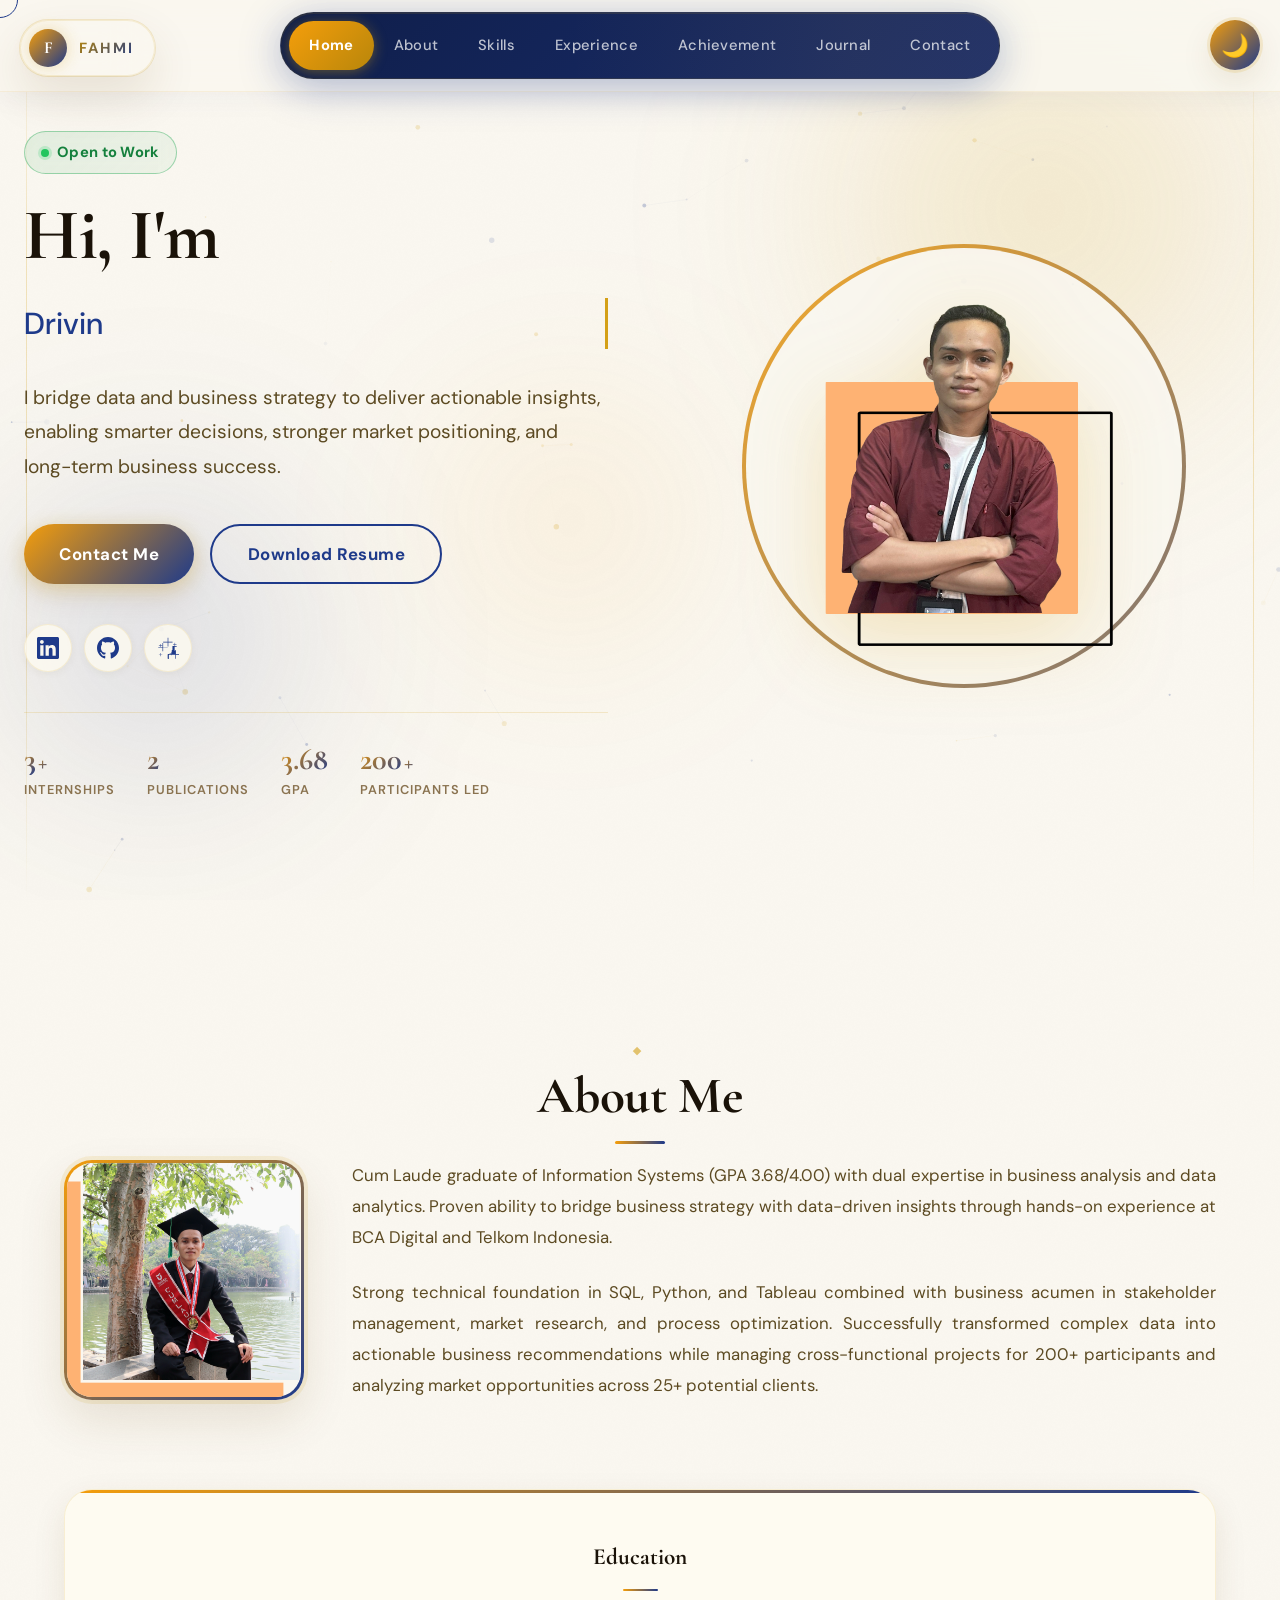
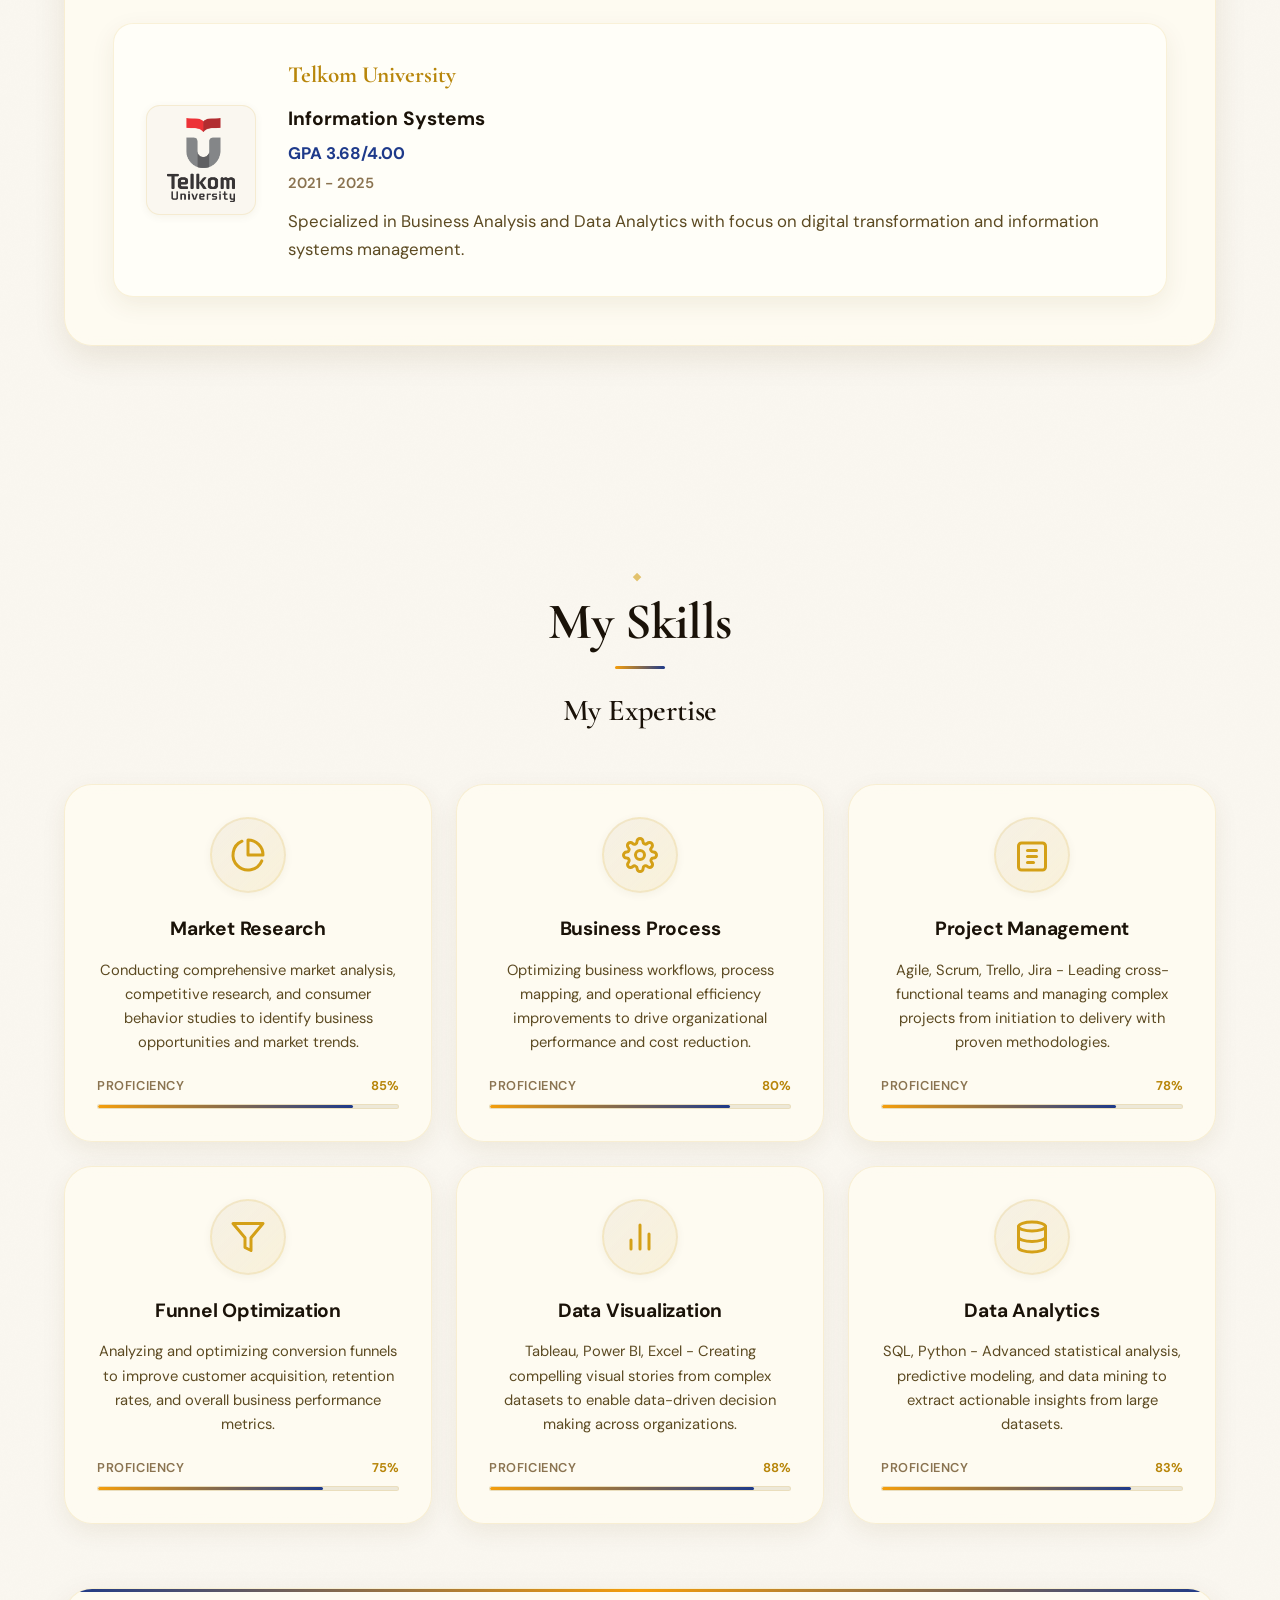
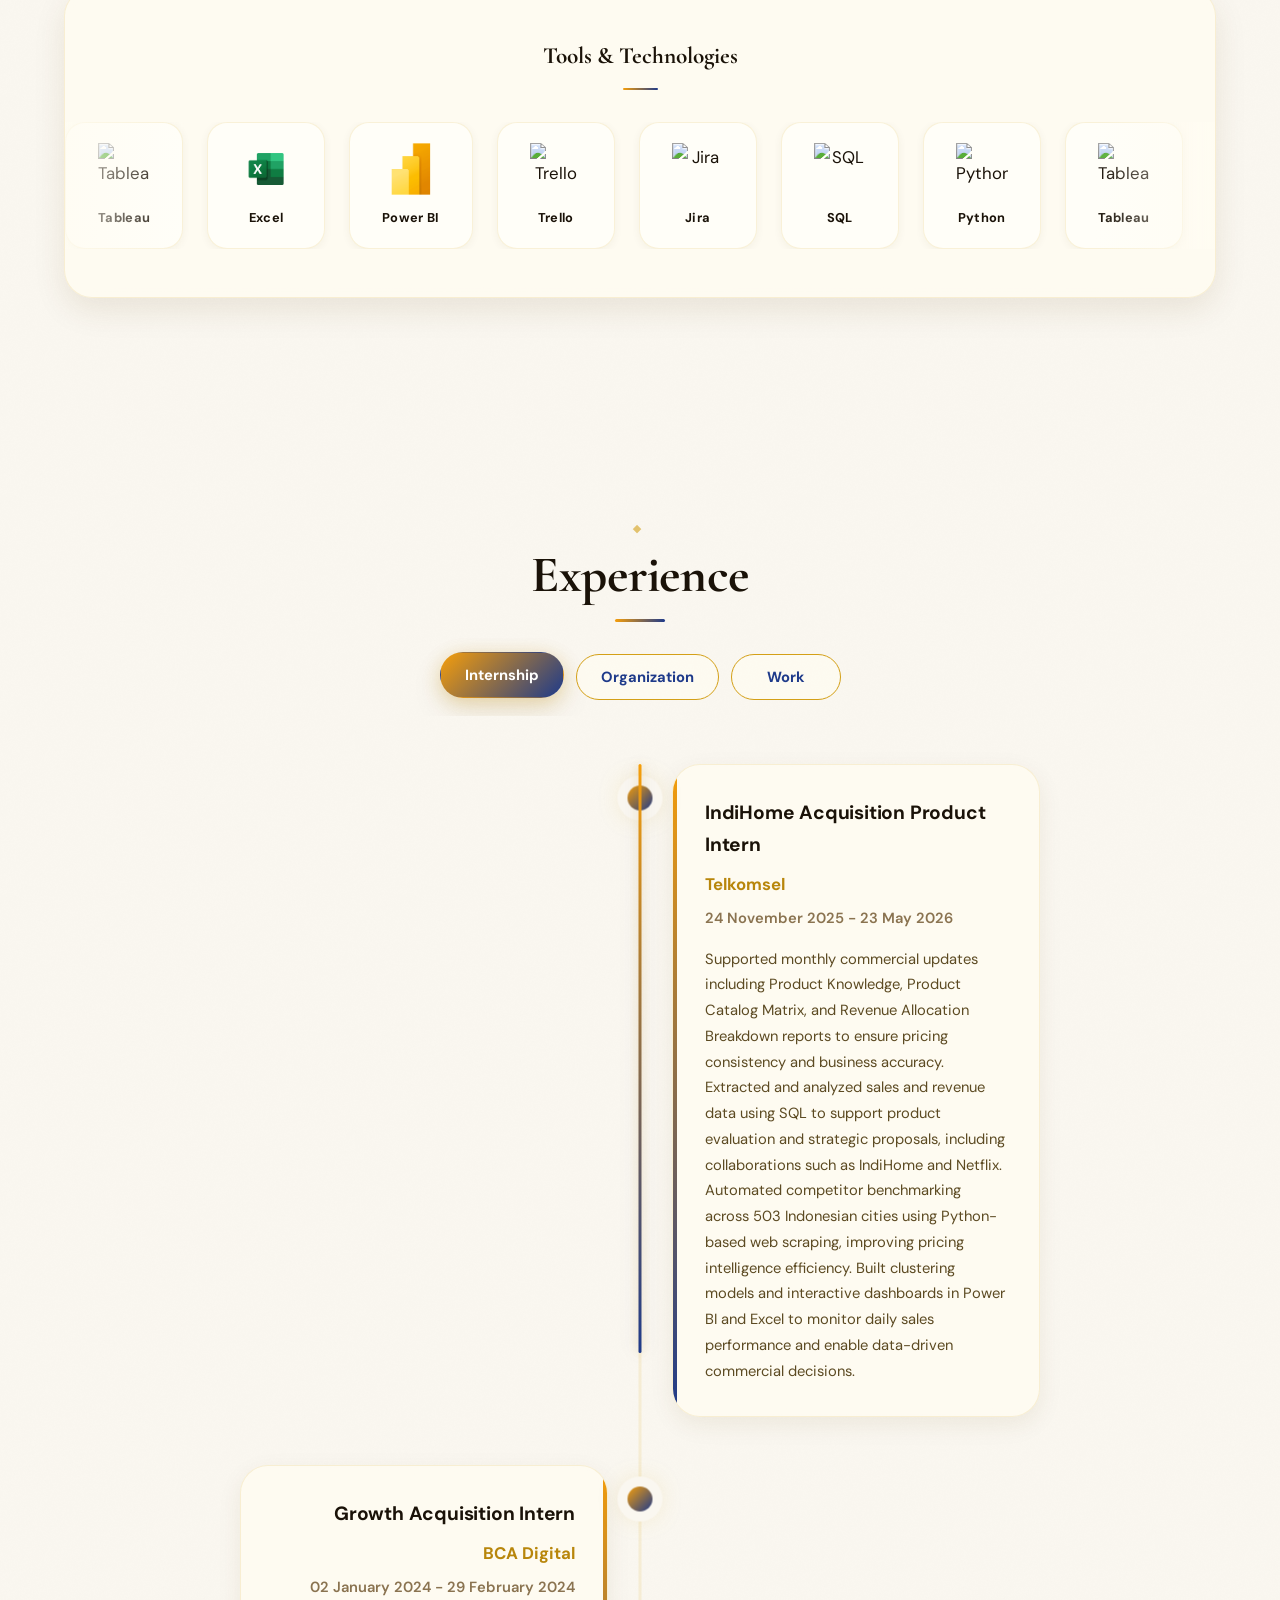
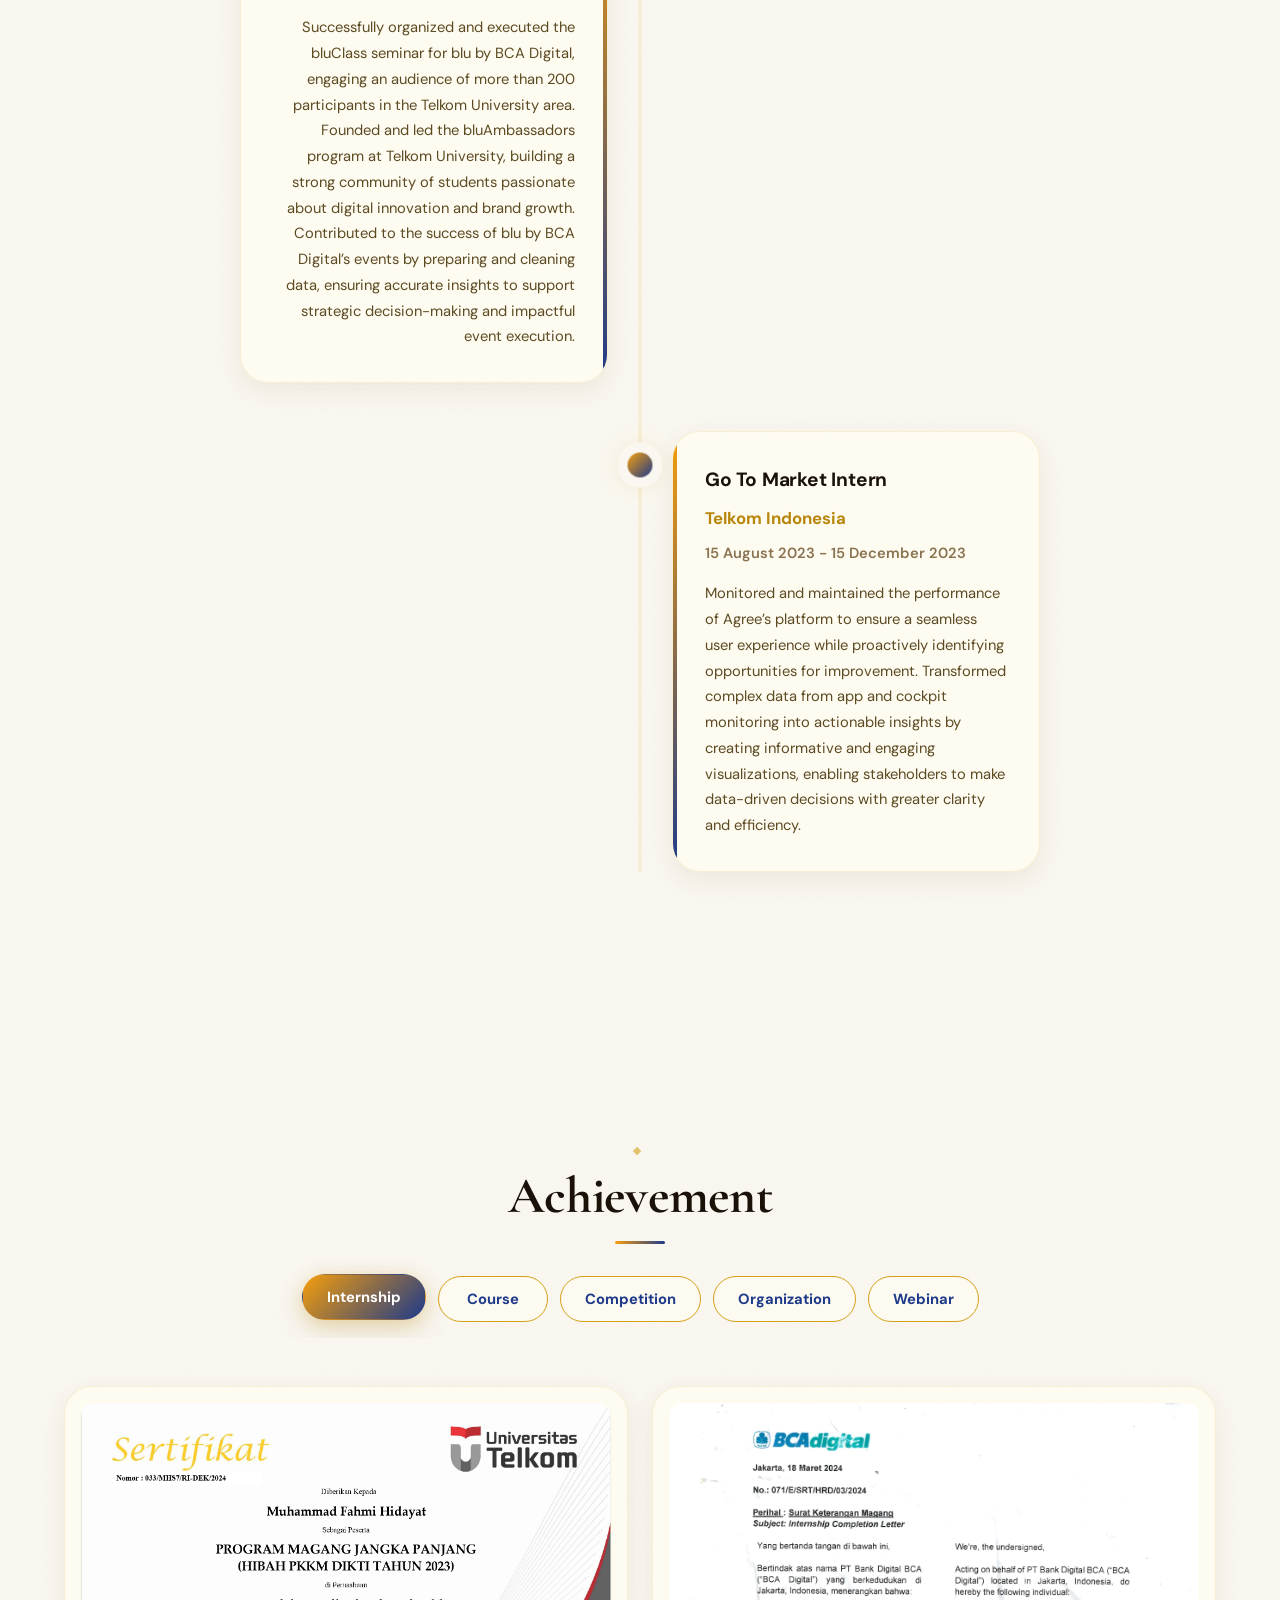
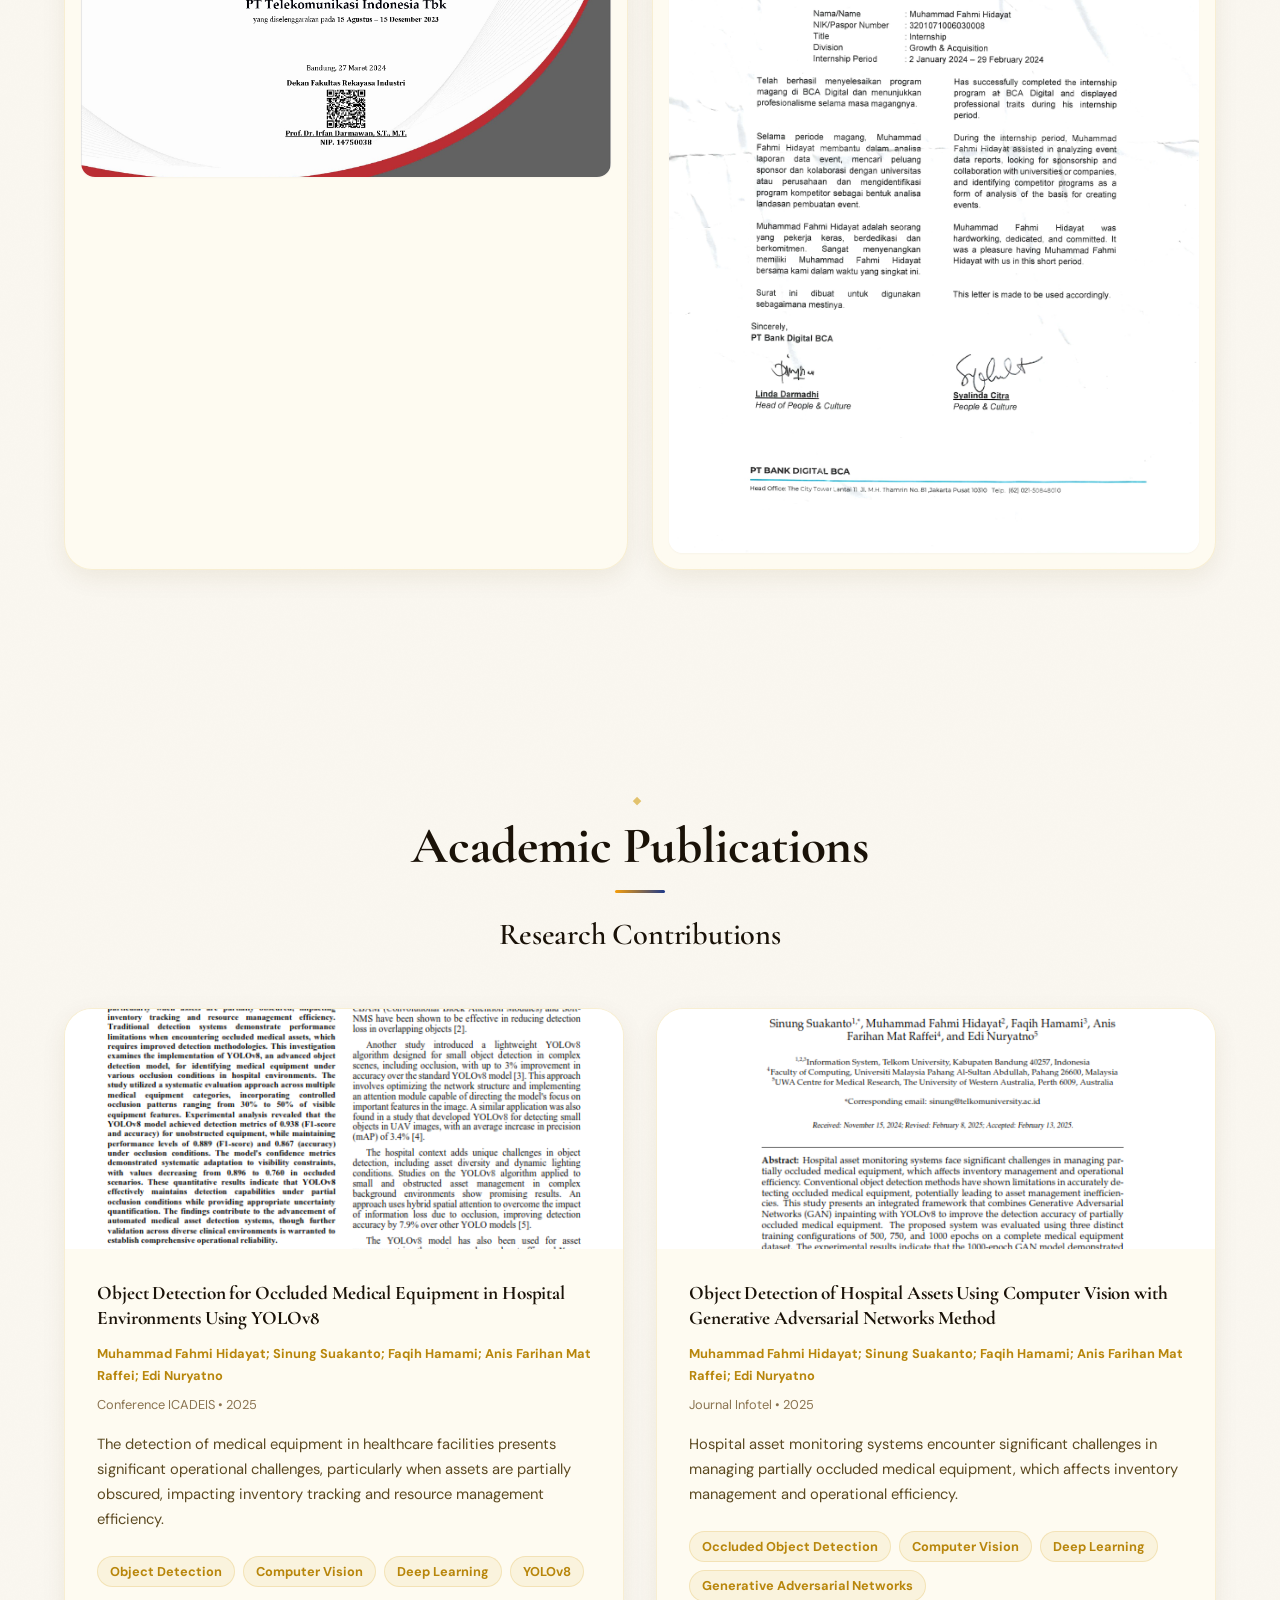
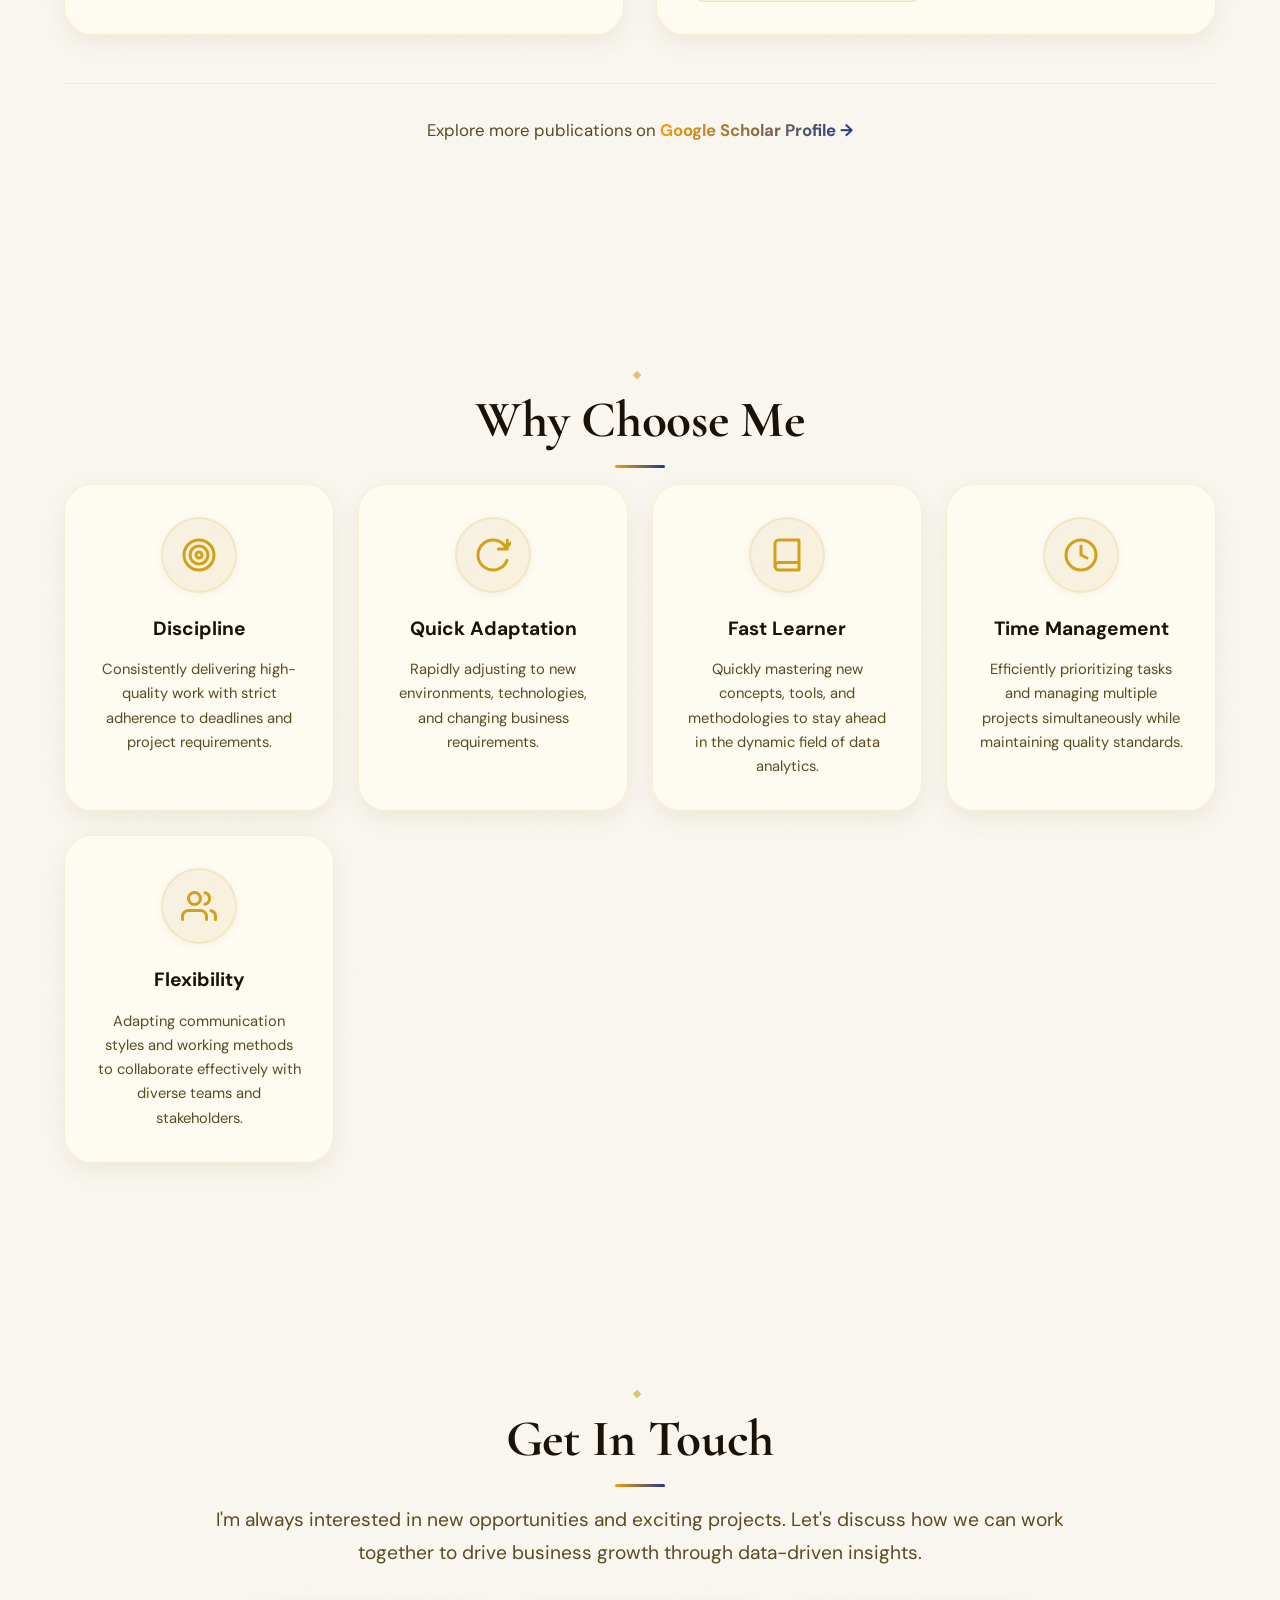
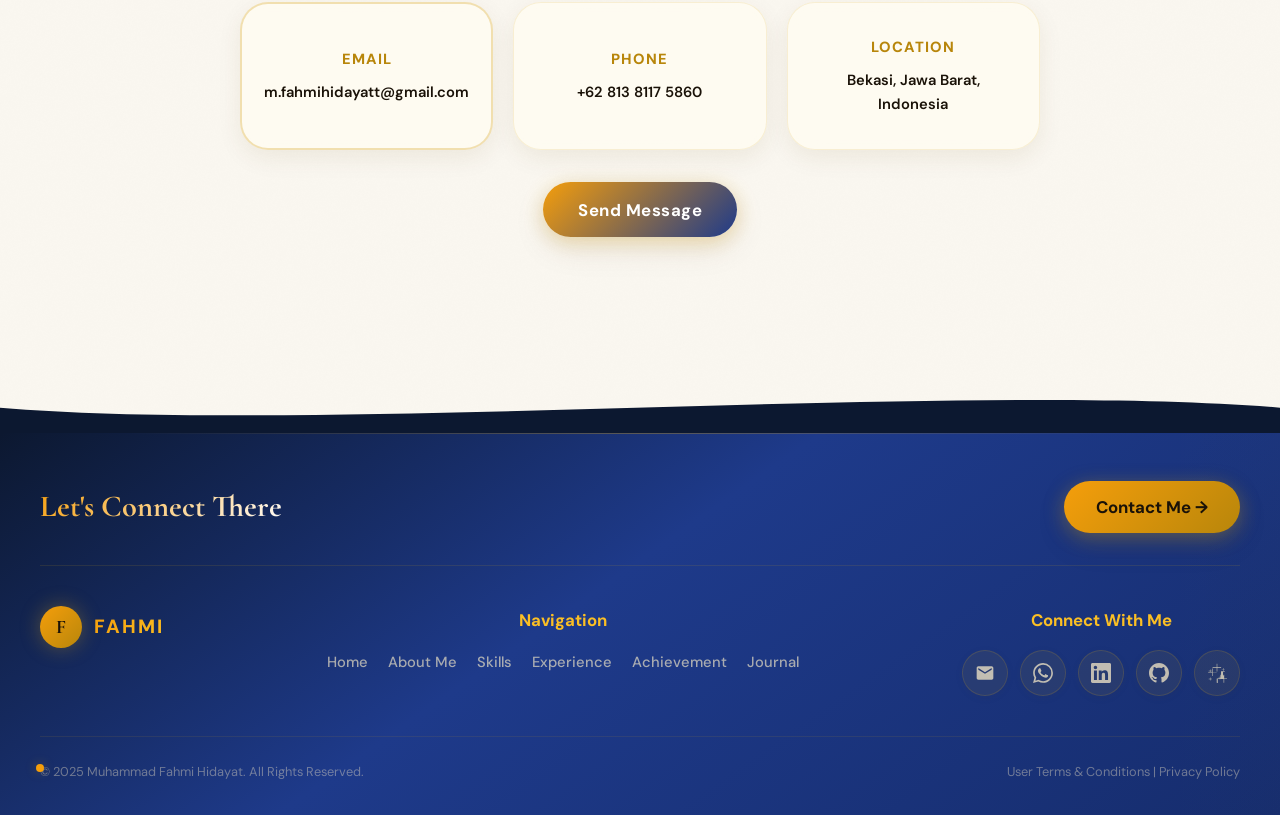
==== index.html @ 02b8f177 "Update theme" ====
<!DOCTYPE html>
<html lang="en">
<head>
    <meta charset="UTF-8">
    <meta name="viewport" content="width=device-width, initial-scale=1.0">
    <meta name="description" content="Fahmi - Professional Data Analytics & Business Strategy Portfolio">
    <meta name="author" content="Muhammad Fahmi Hidayat">
    <meta name="keywords" content="Data Analytics, Business Strategy, Portfolio, Fahmi, Information Systems, Telkom University, SQL, Python, Tableau, bluClass, bluAmbassador, IndiHome, Agree, IT">
    <meta property="og:title" content="Fahmi - Driving Business Growth Through Data & Strategy">
    <meta property="og:description" content="Information Systems graduate with dual expertise in business analysis and data analytics. Explore my portfolio, projects, achievements, and publications.">
    <meta property="og:type" content="website">
    <meta property="og:image" content="images/fahmi.png">
    <title>Fahmi - Driving Business Growth Through Data & Strategy</title>
    <link rel="stylesheet" href="style.css">
    <link rel="preconnect" href="https://fonts.googleapis.com">
    <link rel="preconnect" href="https://fonts.gstatic.com" crossorigin>
    <link href="https://fonts.googleapis.com/css2?family=Cormorant+Garamond:ital,wght@0,400;0,600;0,700;1,400;1,600&family=DM+Sans:ital,opsz,wght@0,9..40,300;0,9..40,400;0,9..40,500;0,9..40,600;0,9..40,700;1,9..40,400&display=swap" rel="stylesheet">
</head>
<body>
    <!-- Preloader -->
    <div id="preloader" class="preloader">
        <div class="preloader-content">
            <div class="logo-preloader">
                <div class="logo-icon-preloader">F</div>
            </div>
            <div class="loading-bar">
                <div class="loading-fill"></div>
            </div>
        </div>
    </div>

    <!-- Lightbox Modal for Certificates -->
    <div id="lightbox" class="lightbox">
        <div class="lightbox-overlay"></div>
        <div class="lightbox-content">
            <button class="lightbox-close">&times;</button>
            <button class="lightbox-prev">&#8249;</button>
            <button class="lightbox-next">&#8250;</button>
            <div class="lightbox-image-container">
                <img id="lightbox-img" src="" alt="">
            </div>
            <div class="lightbox-counter">
                <span id="lightbox-current">1</span> / <span id="lightbox-total">1</span>
            </div>
        </div>
    </div>

    <!-- Fixed Logo - Pojok Kiri Atas -->
    <div class="fixed-logo">
        <div class="logo-icon">F</div>
        <a href="#home" onclick="showSection('home')">FAHMI</a>
    </div>

    <!-- Theme Toggle Button -->
    <button class="theme-toggle" onclick="toggleTheme()" aria-label="Toggle theme">
        <div class="theme-icon-container">
            <span class="sun-icon">☀️</span>
            <span class="moon-icon">🌙</span>
        </div>
    </button>

    <!-- Header with Navigation -->
    <header class="navbar">
        <nav class="nav-container">
            <button class="mobile-menu-btn" onclick="toggleMobileMenu()" aria-label="Toggle mobile menu">
                <span class="hamburger-line"></span>
                <span class="hamburger-line"></span>
                <span class="hamburger-line"></span>
            </button>
            <ul class="nav-menu" id="navMenu">
                <li class="nav-item">
                    <a href="#home" class="nav-link active" onclick="showSection('home')" data-section="home">Home</a>
                </li>
                <li class="nav-item">
                    <a href="#aboutme" class="nav-link" onclick="scrollToAboutMe()" data-section="aboutme">About</a>
                </li>
                <li class="nav-item">
                    <a href="#skills" class="nav-link" onclick="scrollToSkills()" data-section="skills">Skills</a>
                </li>
                <li class="nav-item">
                    <a href="#experience" class="nav-link" onclick="scrollToExperience()" data-section="experience">Experience</a>
                </li>
                <li class="nav-item">
                    <a href="#achievement" class="nav-link" onclick="scrollToAchievement()" data-section="achievement">Achievement</a>
                </li>
                <li class="nav-item">
                    <a href="#journal" class="nav-link" onclick="scrollToJournal()" data-section="journal">Journal</a>
                </li>
                <li class="nav-item">
                    <a href="#contact" class="nav-link" onclick="scrollToContact()" data-section="contact">Contact</a>
                </li>
            </ul>
        </nav>
    </header>

    <!-- Timeline Progress -->
    <div class="timeline-progress-container">
        <div class="timeline-progress" id="timeline-progress"></div>
    </div>

    <!-- Main Content -->
    <main id="main-content">
        <!-- Home Section -->
        <section id="home" class="section active">
            <div class="home-hero">
                <!-- Particle Canvas Background -->
                <canvas id="particles-canvas"></canvas>
                <!-- Gradient Mesh Blobs -->
                <div class="hero-blob hero-blob-1"></div>
                <div class="hero-blob hero-blob-2"></div>
                <div class="hero-blob hero-blob-3"></div>

                <div class="home-content">
                    <!-- Open To Work Badge -->
                    <div class="open-to-work-badge">
                        <span class="otw-dot"></span>
                        Open to Work
                    </div>
                    <h1 class="letter-animate">Hi, I'm <span class="text-accent">Fahmi</span></h1>
                    <h2 class="typing-text">Driving Business Growth Through Data &amp; Strategy</h2>
                    <p>I bridge data and business strategy to deliver actionable insights, enabling smarter decisions, stronger market positioning, and long-term business success.</p>
                    <div class="btn-group">
                        <a href="https://wa.me/+6281381175860" class="btn btn-primary">Contact Me</a>
                        <a href="images/Muhammad Fahmi Hidayat CV.pdf" class="btn btn-outline" target="_blank">Download Resume</a>
                    </div>
                    <div class="social-links">
                        <a href="https://www.linkedin.com/in/muhammad-fahmi-hidayat" title="LinkedIn">
                            <svg width="22" height="22" viewBox="0 0 24 24" fill="currentColor"><path d="M20.447 20.452h-3.554v-5.569c0-1.328-.027-3.037-1.852-3.037-1.853 0-2.136 1.445-2.136 2.939v5.667H9.351V9h3.414v1.561h.046c.477-.9 1.637-1.85 3.37-1.85 3.601 0 4.267 2.37 4.267 5.455v6.286zM5.337 7.433c-1.144 0-2.063-.926-2.063-2.065 0-1.138.92-2.063 2.063-2.063 1.14 0 2.064.925 2.064 2.063 0 1.139-.925 2.065-2.064 2.065zm1.782 13.019H3.555V9h3.564v11.452zM22.225 0H1.771C.792 0 0 .774 0 1.729v20.542C0 23.227.792 24 1.771 24h20.451C23.2 24 24 23.227 24 22.271V1.729C24 .774 23.2 0 22.222 0h.003z"/></svg>
                        </a>
                        <a href="https://github.com/MuhammadFahmiHidayat" title="GitHub">
                            <svg width="22" height="22" viewBox="0 0 24 24" fill="currentColor"><path d="M12 0c-6.626 0-12 5.373-12 12 0 5.302 3.438 9.8 8.207 11.387.599.111.793-.261.793-.577v-2.234c-3.338.726-4.033-1.416-4.033-1.416-.546-1.387-1.333-1.756-1.333-1.756-1.089-.745.083-.729.083-.729 1.205.084 1.839 1.237 1.839 1.237 1.07 1.834 2.807 1.304 3.492.997.107-.775.418-1.305.762-1.604-2.665-.305-5.467-1.334-5.467-5.931 0-1.311.469-2.381 1.236-3.221-.124-.303-.535-1.524.117-3.176 0 0 1.008-.322 3.301 1.23.957-.266 1.983-.399 3.003-.404 1.02.005 2.047.138 3.006.404 2.291-1.552 3.297-1.23 3.297-1.23.653 1.653.242 2.874.118 3.176.77.84 1.235 1.911 1.235 3.221 0 4.609-2.807 5.624-5.479 5.921.43.372.823 1.102.823 2.222v3.293c0 .319.192.694.801.576 4.765-1.589 8.199-6.086 8.199-11.386 0-6.627-5.373-12-12-12z"/></svg>
                        </a>
                        <a href="https://public.tableau.com/app/profile/muhammad.fahmi.hidayat/vizzes" title="Tableau">
                            <svg width="22" height="22" viewBox="0 0 24 24" fill="currentColor"><path d="M11.654 5.234V.847h.692v4.387h4.615v.692h-4.615v4.387h-.692V5.926H6.693v-.692h4.96zm7.577 2.53v-1.615h.461v1.615h1.616v.461h-1.616v1.616h-.461V8.225h-1.615v-.461h1.615zM4.154 7.77v1.615h1.615v.461H4.154v1.616h-.461V9.846H2.077v-.461h1.616V7.77h.461zm15.077 2.77v4.387h.692v4.386h-4.615v-.693h4.615v-4.386h.692v4.386h4.616v.693h-4.616v4.386h-.692v-4.386H11.77v-.693h4.386v-4.386h.692v-4.387h4.616v.693h-4.616zm-7.577 0v.692h-4.96v4.387h-.692V11.54H1.385v-.692h4.616V6.461h.692v4.387h4.96zm3.692 7.156v-1.615h.461v1.615h1.616v.462h-1.616v1.615h-.461v-1.615h-1.615v-.462h1.615zM4.154 17.387v1.615h1.615v.461H4.154v1.615h-.461v-1.615H2.077v-.461h1.616v-1.615h.461zm7.5 1.847v4.386h.692v4.387h-4.615v-.693h4.615v-4.386h.692v4.386h4.616v.693h-4.616v4.387h-.692v-4.387H7.847v-.693h4.386v-4.386h.692v-4.387h4.616v.693h-4.616z"/></svg>
                        </a>
                    </div>
                    <!-- Hero Stats -->
                    <div class="hero-stats">
                        <div class="stat-item">
                            <div class="stat-number-wrapper">
                                <span class="stat-number" data-target="3">0</span>
                                <span class="stat-suffix">+</span>
                            </div>
                            <span class="stat-label">Internships</span>
                        </div>
                        <div class="stat-item">
                            <div class="stat-number-wrapper">
                                <span class="stat-number" data-target="2">0</span>
                            </div>
                            <span class="stat-label">Publications</span>
                        </div>
                        <div class="stat-item">
                            <div class="stat-number-wrapper">
                                <span class="stat-number" data-target="3.68" data-decimals="2">0</span>
                            </div>
                            <span class="stat-label">GPA</span>
                        </div>
                        <div class="stat-item">
                            <div class="stat-number-wrapper">
                                <span class="stat-number" data-target="200">0</span>
                                <span class="stat-suffix">+</span>
                            </div>
                            <span class="stat-label">Participants Led</span>
                        </div>
                    </div>
                </div>

                <div class="home-image">
                    <div class="profile-img-wrapper">
                        <div class="profile-img-ring"></div>
                        <img src="images/fahmi.png" alt="Fahmi - Professional headshot" class="profile-img" id="profile-img">
                    </div>
                </div> </div>
            </div>
            
            <!-- About Me Section -->
            <div class="about-section" id="aboutme">
                <div class="container">
                    <h3 class="section-title">About Me</h3>
                    <div class="about-content-wrapper">
                        <div class="about-image">
                            <img src="images/about-me.png" alt="About Fahmi" class="about-img">
                        </div>
                        <div class="about-text">
                            <p>Cum Laude graduate of Information Systems (GPA 3.68/4.00) with dual expertise in business analysis and data analytics. Proven ability to bridge business strategy with data-driven insights through hands-on experience at BCA Digital and Telkom Indonesia.</p>
                            <p>Strong technical foundation in SQL, Python, and Tableau combined with business acumen in stakeholder management, market research, and process optimization. Successfully transformed complex data into actionable business recommendations while managing cross-functional projects for 200+ participants and analyzing market opportunities across 25+ potential clients.</p>
                        </div>
                    </div>

                    <!-- Education -->
                    <div class="education-wrapper">
                        <h3 class="subsection-title">Education</h3>
                        <div class="education-card">
                            <div class="education-image">
                                <img src="images/logo-telkom.png" alt="Telkom University" class="education-logo">
                            </div>
                            <div class="education-details">
                                <h4>Telkom University</h4>
                                <p class="major">Information Systems</p>
                                <p class="gpa">GPA 3.68/4.00</p>
                                <p class="years">2021 - 2025</p>
                                <p class="description">Specialized in Business Analysis and Data Analytics with focus on digital transformation and information systems management.</p>
                            </div>
                        </div>
                    </div>
                </div>
            </div>

            <!-- Skills Section -->
            <div class="skills-section" id="skills">
                <div class="container">
                    <h3 class="section-title">My Skills</h3>
                    <h2 class="section-subtitle">My Expertise</h2>
                    
                    <div class="skills-grid">
                        <div class="skill-card">
                            <div class="skill-icon">
                                <svg class="skill-svg" width="36" height="36" viewBox="0 0 24 24" fill="none" stroke="currentColor" stroke-width="2" stroke-linecap="round" stroke-linejoin="round">
                                    <path d="M21.21 15.89A10 10 0 1 1 8 2.83" />
                                    <path d="M22 12A10 10 0 0 0 12 2v10z" />
                                </svg>
                            </div>
                            <h3>Market Research</h3>
                            <p>Conducting comprehensive market analysis, competitive research, and consumer behavior studies to identify business opportunities and market trends.</p>
                            <div class="skill-progress-wrapper">
                                <div class="skill-progress-label"><span>Proficiency</span><span class="skill-progress-pct">85%</span></div>
                                <div class="skill-progress-track"><div class="skill-progress-bar" data-width="85"></div></div>
                            </div>
                        </div>
                        <div class="skill-card">
                            <div class="skill-icon">
                                <svg class="skill-svg" width="36" height="36" viewBox="0 0 24 24" fill="none" stroke="currentColor" stroke-width="2" stroke-linecap="round" stroke-linejoin="round">
                                    <circle cx="12" cy="12" r="3" />
                                    <path d="M19.4 15a1.65 1.65 0 0 0 .33 1.82l.06.06a2 2 0 1 1-2.83 2.83l-.06-.06a1.65 1.65 0 0 0-1.82-.33 1.65 1.65 0 0 0-1 1.51V21a2 2 0 0 1-4 0v-.09A1.65 1.65 0 0 0 9 19.4a1.65 1.65 0 0 0-1.82.33l-.06.06a2 2 0 1 1-2.83-2.83l.06-.06a1.65 1.65 0 0 0 .33-1.82 1.65 1.65 0 0 0-1.51-1H3a2 2 0 0 1 0-4h.09A1.65 1.65 0 0 0 4.6 9a1.65 1.65 0 0 0-.33-1.82l-.06-.06a2 2 0 1 1 2.83-2.83l.06.06a1.65 1.65 0 0 0 1.82.33H9a1.65 1.65 0 0 0 1-1.51V3a2 2 0 0 1 4 0v.09a1.65 1.65 0 0 0 1 1.51 1.65 1.65 0 0 0 1.82-.33l.06-.06a2 2 0 1 1 2.83 2.83l-.06.06a1.65 1.65 0 0 0-.33 1.82V9a1.65 1.65 0 0 0 1.51 1H21a2 2 0 0 1 0 4h-.09a1.65 1.65 0 0 0-1.51 1z" />
                                </svg>
                            </div>
                            <h3>Business Process</h3>
                            <p>Optimizing business workflows, process mapping, and operational efficiency improvements to drive organizational performance and cost reduction.</p>
                            <div class="skill-progress-wrapper">
                                <div class="skill-progress-label"><span>Proficiency</span><span class="skill-progress-pct">80%</span></div>
                                <div class="skill-progress-track"><div class="skill-progress-bar" data-width="80"></div></div>
                            </div>
                        </div>
                        <div class="skill-card">
                            <div class="skill-icon">
                                <svg class="skill-svg" width="36" height="36" viewBox="0 0 24 24" fill="none" stroke="currentColor" stroke-width="2" stroke-linecap="round" stroke-linejoin="round">
                                    <rect x="3" y="4" width="18" height="18" rx="2" ry="2" />
                                    <line x1="9" y1="9" x2="15" y2="9" />
                                    <line x1="9" y1="13" x2="15" y2="13" />
                                    <line x1="9" y1="17" x2="13" y2="17" />
                                </svg>
                            </div>
                            <h3>Project Management</h3>
                            <p>Agile, Scrum, Trello, Jira - Leading cross-functional teams and managing complex projects from initiation to delivery with proven methodologies.</p>
                            <div class="skill-progress-wrapper">
                                <div class="skill-progress-label"><span>Proficiency</span><span class="skill-progress-pct">78%</span></div>
                                <div class="skill-progress-track"><div class="skill-progress-bar" data-width="78"></div></div>
                            </div>
                        </div>
                        <div class="skill-card">
                            <div class="skill-icon">
                                <svg class="skill-svg" width="36" height="36" viewBox="0 0 24 24" fill="none" stroke="currentColor" stroke-width="2" stroke-linecap="round" stroke-linejoin="round">
                                    <path d="M22 3H2l8 9.46V19l4 2v-8.54L22 3z" />
                                </svg>
                            </div>
                            <h3>Funnel Optimization</h3>
                            <p>Analyzing and optimizing conversion funnels to improve customer acquisition, retention rates, and overall business performance metrics.</p>
                            <div class="skill-progress-wrapper">
                                <div class="skill-progress-label"><span>Proficiency</span><span class="skill-progress-pct">75%</span></div>
                                <div class="skill-progress-track"><div class="skill-progress-bar" data-width="75"></div></div>
                            </div>
                        </div>
                        <div class="skill-card">
                            <div class="skill-icon">
                                <svg class="skill-svg" width="36" height="36" viewBox="0 0 24 24" fill="none" stroke="currentColor" stroke-width="2" stroke-linecap="round" stroke-linejoin="round">
                                    <line x1="18" y1="20" x2="18" y2="10" />
                                    <line x1="12" y1="20" x2="12" y2="4" />
                                    <line x1="6" y1="20" x2="6" y2="14" />
                                </svg>
                            </div>
                            <h3>Data Visualization</h3>
                            <p>Tableau, Power BI, Excel - Creating compelling visual stories from complex datasets to enable data-driven decision making across organizations.</p>
                            <div class="skill-progress-wrapper">
                                <div class="skill-progress-label"><span>Proficiency</span><span class="skill-progress-pct">88%</span></div>
                                <div class="skill-progress-track"><div class="skill-progress-bar" data-width="88"></div></div>
                            </div>
                        </div>
                        <div class="skill-card">
                            <div class="skill-icon">
                                <svg class="skill-svg" width="36" height="36" viewBox="0 0 24 24" fill="none" stroke="currentColor" stroke-width="2" stroke-linecap="round" stroke-linejoin="round">
                                    <ellipse cx="12" cy="5" rx="9" ry="3" />
                                    <path d="M3 5v14c0 1.66 4 3 9 3s9-1.34 9-3V5" />
                                    <path d="M3 12c0 1.66 4 3 9 3s9-1.34 9-3" />
                                </svg>
                            </div>
                            <h3>Data Analytics</h3>
                            <p>SQL, Python - Advanced statistical analysis, predictive modeling, and data mining to extract actionable insights from large datasets.</p>
                            <div class="skill-progress-wrapper">
                                <div class="skill-progress-label"><span>Proficiency</span><span class="skill-progress-pct">83%</span></div>
                                <div class="skill-progress-track"><div class="skill-progress-bar" data-width="83"></div></div>
                            </div>
                        </div>
                    </div>

                    <!-- Tools Section — Infinite Marquee -->
                    <div class="tools-wrapper">
                        <h3 class="subsection-title">Tools &amp; Technologies</h3>
                        <div class="marquee-container">
                            <div class="marquee-track" id="marquee-track">
                                <!-- Set 1 -->
                                <div class="tool-item"><img src="https://logos-world.net/wp-content/uploads/2021/10/Tableau-Symbol.png" alt="Tableau" class="tool-logo"><span class="tool-name">Tableau</span></div>
                                <div class="tool-item"><img src="images/logo-excel.png" alt="Excel" class="tool-logo"><span class="tool-name">Excel</span></div>
                                <div class="tool-item"><img src="images/logo-powerbi.png" alt="Power BI" class="tool-logo"><span class="tool-name">Power BI</span></div>
                                <div class="tool-item"><img src="https://cdn.worldvectorlogo.com/logos/trello.svg" alt="Trello" class="tool-logo"><span class="tool-name">Trello</span></div>
                                <div class="tool-item"><img src="https://cdn.worldvectorlogo.com/logos/jira-1.svg" alt="Jira" class="tool-logo"><span class="tool-name">Jira</span></div>
                                <div class="tool-item"><img src="https://www.svgrepo.com/show/331760/sql-database-generic.svg" alt="SQL" class="tool-logo"><span class="tool-name">SQL</span></div>
                                <div class="tool-item"><img src="https://cdn.worldvectorlogo.com/logos/python-5.svg" alt="Python" class="tool-logo"><span class="tool-name">Python</span></div>
                                <!-- Set 2 (duplicate for seamless loop) -->
                                <div class="tool-item"><img src="https://logos-world.net/wp-content/uploads/2021/10/Tableau-Symbol.png" alt="Tableau" class="tool-logo"><span class="tool-name">Tableau</span></div>
                                <div class="tool-item"><img src="images/logo-excel.png" alt="Excel" class="tool-logo"><span class="tool-name">Excel</span></div>
                                <div class="tool-item"><img src="images/logo-powerbi.png" alt="Power BI" class="tool-logo"><span class="tool-name">Power BI</span></div>
                                <div class="tool-item"><img src="https://cdn.worldvectorlogo.com/logos/trello.svg" alt="Trello" class="tool-logo"><span class="tool-name">Trello</span></div>
                                <div class="tool-item"><img src="https://cdn.worldvectorlogo.com/logos/jira-1.svg" alt="Jira" class="tool-logo"><span class="tool-name">Jira</span></div>
                                <div class="tool-item"><img src="https://www.svgrepo.com/show/331760/sql-database-generic.svg" alt="SQL" class="tool-logo"><span class="tool-name">SQL</span></div>
                                <div class="tool-item"><img src="https://cdn.worldvectorlogo.com/logos/python-5.svg" alt="Python" class="tool-logo"><span class="tool-name">Python</span></div>
                            </div>
                        </div>
                    </div>
                </div>
            </div>

            <!-- Experience Section with Timeline -->
            <div class="experience-section" id="experience">
                <div class="container">
                    <h3 class="section-title">Experience</h3>
                    
                    <div class="experience-tabs">
                        <button class="tab-btn active" onclick="showExperienceTab('internship')" type="button">Internship</button>
                        <button class="tab-btn" onclick="showExperienceTab('organization')" type="button">Organization</button>
                        <button class="tab-btn" onclick="showExperienceTab('work')" type="button">Work</button>
                    </div>

                    <div class="tab-content" id="internship-tab">
                        <div class="timeline">
                            <div class="timeline-line" id="timeline-line"></div>
                            <div class="timeline-item">
                                <div class="timeline-dot heartbeat"></div>
                                <div class="timeline-content">
                                    <div class="experience-card">
                                        <div class="experience-header">
                                            <h3>IndiHome Acquisition Product Intern</h3>
                                            <p class="company"><strong>Telkomsel</strong></p>
                                            <time>24 November 2025 - 23 May 2026</time>
                                        </div>
                                        <div class="experience-body">
                                            <p>Supported monthly commercial updates including Product Knowledge, Product Catalog Matrix, and Revenue Allocation Breakdown reports to ensure pricing consistency and business accuracy. Extracted and analyzed sales and revenue data using SQL to support product evaluation and strategic proposals, including collaborations such as IndiHome and Netflix. Automated competitor benchmarking across 503 Indonesian cities using Python-based web scraping, improving pricing intelligence efficiency. Built clustering models and interactive dashboards in Power BI and Excel to monitor daily sales performance and enable data-driven commercial decisions.</p>
                                        </div>
                                    </div>
                                </div>
                            </div>
                            <div class="timeline-item">
                                <div class="timeline-dot heartbeat"></div>
                                <div class="timeline-content">
                                    <div class="experience-card">
                                        <div class="experience-header">
                                            <h3>Growth Acquisition Intern</h3>
                                            <p class="company"><strong>BCA Digital</strong></p>
                                            <time>02 January 2024 - 29 February 2024</time>
                                        </div>
                                        <div class="experience-body">
                                            <p>Successfully organized and executed the bluClass seminar for blu by BCA Digital, engaging an audience of more than 200 participants in the Telkom University area. Founded and led the bluAmbassadors program at Telkom University, building a strong community of students passionate about digital innovation and brand growth. Contributed to the success of blu by BCA Digital’s events by preparing and cleaning data, ensuring accurate insights to support strategic decision-making and impactful event execution.</p>
                                        </div>
                                    </div>
                                </div>
                            </div>
                            <div class="timeline-item">
                                <div class="timeline-dot heartbeat"></div>
                                <div class="timeline-content">
                                    <div class="experience-card">
                                        <div class="experience-header">
                                            <h3>Go To Market Intern</h3>
                                            <p class="company"><strong>Telkom Indonesia</strong></p>
                                            <time>15 August 2023 - 15 December 2023</time>
                                        </div>
                                        <div class="experience-body">
                                            <p>Monitored and maintained the performance of Agree’s platform to ensure a seamless user experience while proactively identifying opportunities for improvement. Transformed complex data from app and cockpit monitoring into actionable insights by creating informative and engaging visualizations, enabling stakeholders to make data-driven decisions with greater clarity and efficiency.</p>
                                        </div>
                                    </div>
                                </div>
                            </div>
                        </div>
                    </div>

                    <div class="tab-content" id="organization-tab" style="display: none;">
                        <div class="timeline">
                            <div class="timeline-line" id="timeline-line-org"></div>
                            <div class="timeline-item">
                                <div class="timeline-dot heartbeat"></div>
                                <div class="timeline-content">
                                    <div class="experience-card">
                                        <div class="experience-header">
                                            <h3>Staff of Academic Reasearch and Technology</h3>
                                            <p class="company"><strong>Information Systems Student Association</strong></p>
                                            <time>2022 - 2023</time>
                                        </div>
                                        <div class="experience-body">
                                            <p>Lorem ipsum dolor sit amet, consectetur adipisicing elit, sed do eiusmod tempor incididunt ut labore et dolore magna aliqua. Ut enim ad minim veniam, quis nostrud exercitation ullamco laboris nisi ut aliquip ex ea commodo consequat.</p>
                                        </div>
                                    </div>
                                </div>
                            </div>
                            <div class="timeline-item">
                                <div class="timeline-dot heartbeat"></div>
                                <div class="timeline-content">
                                    <div class="experience-card">
                                        <div class="experience-header">
                                            <h3>Lorem Ipsum</h3>
                                            <p class="company"><strong>Lorem Ipsum</strong></p>
                                            <time>2021 - 2022</time>
                                        </div>
                                        <div class="experience-body">
                                            <p>Lorem ipsum dolor sit amet, consectetur adipisicing elit, sed do eiusmod tempor incididunt ut labore et dolore magna aliqua. Ut enim ad minim veniam, quis nostrud exercitation ullamco laboris nisi ut aliquip ex ea commodo consequat.</p>
                                        </div>
                                    </div>
                                </div>
                            </div>
                            <div class="timeline-item">
                                <div class="timeline-dot heartbeat"></div>
                                <div class="timeline-content">
                                    <div class="experience-card">
                                        <div class="experience-header">
                                            <h3>Lorem Ipsum</h3>
                                            <p class="company"><strong>Lorem Ipsum</strong></p>
                                            <time>2020 - 2021</time>
                                        </div>
                                        <div class="experience-body">
                                            <p>Lorem ipsum dolor sit amet, consectetur adipisicing elit, sed do eiusmod tempor incididunt ut labore et dolore magna aliqua. Ut enim ad minim veniam, quis nostrud exercitation ullamco laboris nisi ut aliquip ex ea commodo consequat.</p>
                                        </div>
                                    </div>
                                </div>
                            </div>
                        </div>
                    </div>

                    <div class="tab-content" id="work-tab" style="display: none;">
                        <div class="timeline">
                            <div class="timeline-line" id="timeline-line-work"></div>
                            <div class="timeline-item">
                                <div class="timeline-dot heartbeat coming-soon"></div>
                                <div class="timeline-content">
                                    <div class="experience-card coming-soon">
                                        <div class="experience-header">
                                            <h3>Coming Soon</h3>
                                            <p class="company"><strong>Professional Career</strong></p>
                                            <time>2025 - Future</time>
                                        </div>
                                        <div class="experience-body">
                                            <p>Currently seeking new opportunities to apply my skills in data analytics, business analysis, and strategic planning. Ready to contribute to innovative projects and drive business growth through data-driven insights.</p>
                                        </div>
                                    </div>
                                </div>
                            </div>
                        </div>
                    </div>
                </div>
            </div>

            <!-- Achievement Section -->
            <div class="achievement-section" id="achievement">
                <div class="container">
                    <h3 class="section-title">Achievement</h3>
                    
                    <div class="achievement-tabs">
                        <button class="achievement-tab-btn active" onclick="showAchievementTab('internship-cert')" type="button">Internship</button>
                        <button class="achievement-tab-btn" onclick="showAchievementTab('course-cert')" type="button">Course</button>
                        <button class="achievement-tab-btn" onclick="showAchievementTab('competition-cert')" type="button">Competition</button>
                        <button class="achievement-tab-btn" onclick="showAchievementTab('organization-cert')" type="button">Organization</button>
                        <button class="achievement-tab-btn" onclick="showAchievementTab('webinar-cert')" type="button">Webinar</button>
                    </div>

                    <div class="achievement-tab-content" id="internship-cert-tab">
                        <div class="certificate-grid" data-category="internship-cert">
                            <div class="certificate-item">
                                <img src="images/internship-1.jpg" alt="BCA Digital Internship Certificate" class="certificate-img">
                                <div class="certificate-overlay">
                                    <div class="certificate-zoom">🔍</div>
                                </div>
                            </div>
                            <div class="certificate-item">
                                <img src="images/internship-2.jpg" alt="Telkom Indonesia Internship Certificate" class="certificate-img">
                                <div class="certificate-overlay">
                                    <div class="certificate-zoom">🔍</div>
                                </div>
                            </div>
                        </div>
                    </div>

                    <div class="achievement-tab-content" id="course-cert-tab" style="display: none;">
                        <div class="certificate-grid" data-category="course-cert">
                            <div class="certificate-item">
                                <img src="images/course-1.webp" alt="Course Certificate" class="certificate-img">
                                <div class="certificate-overlay">
                                    <div class="certificate-zoom">🔍</div>
                                </div>
                            </div>
                            <div class="certificate-item">
                                <img src="images/course-2.webp" alt="Course Certificate" class="certificate-img">
                                <div class="certificate-overlay">
                                    <div class="certificate-zoom">🔍</div>
                                </div>
                            </div>
                            <div class="certificate-item">
                                <img src="images/course-3.webp" alt="Course Certificate" class="certificate-img">
                                <div class="certificate-overlay">
                                    <div class="certificate-zoom">🔍</div>
                                </div>
                            </div>
                            <div class="certificate-item">
                                <img src="images/course-4.webp" alt="Course Certificate" class="certificate-img">
                                <div class="certificate-overlay">
                                    <div class="certificate-zoom">🔍</div>
                                </div>
                            </div>
                            <div class="certificate-item">
                                <img src="images/course-5.webp" alt="Course Certificate" class="certificate-img">
                                <div class="certificate-overlay">
                                    <div class="certificate-zoom">🔍</div>
                                </div>
                            </div>
                            <div class="certificate-item">
                                <img src="images/course-6.webp" alt="Course Certificate" class="certificate-img">
                                <div class="certificate-overlay">
                                    <div class="certificate-zoom">🔍</div>
                                </div>
                            </div>
                            <div class="certificate-item">
                                <img src="images/course-7.webp" alt="Course Certificate" class="certificate-img">
                                <div class="certificate-overlay">
                                    <div class="certificate-zoom">🔍</div>
                                </div>
                            </div>
                            <div class="certificate-item">
                                <img src="images/course-8.webp" alt="Course Certificate" class="certificate-img">
                                <div class="certificate-overlay">
                                    <div class="certificate-zoom">🔍</div>
                                </div>
                            </div>
                            <div class="certificate-item">
                                <img src="images/course-9.webp" alt="Course Certificate" class="certificate-img">
                                <div class="certificate-overlay">
                                    <div class="certificate-zoom">🔍</div>
                                </div>
                            </div>
                            <div class="certificate-item">
                                <img src="images/course-10.webp" alt="Course Certificate" class="certificate-img">
                                <div class="certificate-overlay">
                                    <div class="certificate-zoom">🔍</div>
                                </div>
                            </div>
                            <div class="certificate-item">
                                <img src="images/course-11.jpg" alt="Course Certificate" class="certificate-img">
                                <div class="certificate-overlay">
                                    <div class="certificate-zoom">🔍</div>
                                </div>
                            </div>
                            <div class="certificate-item">
                                <img src="images/course-12.jpg" alt="Course Certificate" class="certificate-img">
                                <div class="certificate-overlay">
                                    <div class="certificate-zoom">🔍</div>
                                </div>
                            </div>
                            <div class="certificate-item">
                                <img src="images/course-13.png" alt="Course Certificate" class="certificate-img">
                                <div class="certificate-overlay">
                                    <div class="certificate-zoom">🔍</div>
                                </div>
                            </div>
                            <div class="certificate-item">
                                <img src="images/course-14.png" alt="Course Certificate" class="certificate-img">
                                <div class="certificate-overlay">
                                    <div class="certificate-zoom">🔍</div>
                                </div>
                            </div>
                        </div>
                    </div>

                    <div class="achievement-tab-content" id="competition-cert-tab" style="display: none;">
                        <div class="certificate-grid" data-category="competition-cert">
                            <div class="certificate-item">
                                <img src="images/lomba-1.jpg" alt="Competition Certificate" class="certificate-img">
                                <div class="certificate-overlay">
                                    <div class="certificate-zoom">🔍</div>
                                </div>
                            </div>
                            <div class="certificate-item">
                                <img src="images/lomba-2.jpg" alt="Competition Certificate" class="certificate-img">
                                <div class="certificate-overlay">
                                    <div class="certificate-zoom">🔍</div>
                                </div>
                            </div>
                            <div class="certificate-item">
                                <img src="images/lomba-3.jpg" alt="Competition Certificate" class="certificate-img">
                                <div class="certificate-overlay">
                                    <div class="certificate-zoom">🔍</div>
                                </div>
                            </div>
                            <div class="certificate-item">
                                <img src="images/lomba-4.jpg" alt="Competition Certificate" class="certificate-img">
                                <div class="certificate-overlay">
                                    <div class="certificate-zoom">🔍</div>
                                </div>
                            </div>
                        </div>
                    </div>

                    <div class="achievement-tab-content" id="organization-cert-tab" style="display: none;">
                        <div class="certificate-grid" data-category="organization-cert">
                            <div class="certificate-item">
                                <img src="images/organisasi-1.jpg" alt="Organization Certificate" class="certificate-img">
                                <div class="certificate-overlay">
                                    <div class="certificate-zoom">🔍</div>
                                </div>
                            </div>
                            <div class="certificate-item">
                                <img src="images/organisasi-2.jpg" alt="Organization Certificate" class="certificate-img">
                                <div class="certificate-overlay">
                                    <div class="certificate-zoom">🔍</div>
                                </div>
                            </div>
                            <div class="certificate-item">
                                <img src="images/organisasi-3.jpg" alt="Organization Certificate" class="certificate-img">
                                <div class="certificate-overlay">
                                    <div class="certificate-zoom">🔍</div>
                                </div>
                            </div>
                            <div class="certificate-item">
                                <img src="images/organisasi-4.jpg" alt="Organization Certificate" class="certificate-img">
                                <div class="certificate-overlay">
                                    <div class="certificate-zoom">🔍</div>
                                </div>
                            </div>
                        </div>
                    </div>

                    <div class="achievement-tab-content" id="webinar-cert-tab" style="display: none;">
                        <div class="certificate-grid" data-category="webinar-cert">
                            <div class="certificate-item">
                                <img src="images/webinar-1.jpg" alt="Webinar Certificate" class="certificate-img">
                                <div class="certificate-overlay">
                                    <div class="certificate-zoom">🔍</div>
                                </div>
                            </div>
                            <div class="certificate-item">
                                <img src="images/webinar-2.jpg" alt="Webinar Certificate" class="certificate-img">
                                <div class="certificate-overlay">
                                    <div class="certificate-zoom">🔍</div>
                                </div>
                            </div>
                            <div class="certificate-item">
                                <img src="images/webinar-3.jpg" alt="Webinar Certificate" class="certificate-img">
                                <div class="certificate-overlay">
                                    <div class="certificate-zoom">🔍</div>
                                </div>
                            </div>
                            <div class="certificate-item">
                                <img src="images/webinar-4.jpeg" alt="Webinar Certificate" class="certificate-img">
                                <div class="certificate-overlay">
                                    <div class="certificate-zoom">🔍</div>
                                </div>
                            </div>
                            <div class="certificate-item">
                                <img src="images/webinar-5.jpg" alt="Webinar Certificate" class="certificate-img">
                                <div class="certificate-overlay">
                                    <div class="certificate-zoom">🔍</div>
                                </div>
                            </div>
                            <div class="certificate-item">
                                <img src="images/webinar-6.jpg" alt="Webinar Certificate" class="certificate-img">
                                <div class="certificate-overlay">
                                    <div class="certificate-zoom">🔍</div>
                                </div>
                            </div>
                        </div>
                    </div>
                </div>
            </div>

            <!-- Journal Section -->
            <div class="journal-section" id="journal">
                <div class="container">
                    <h3 class="section-title">Academic Publications</h3>
                    <h2 class="section-subtitle">Research Contributions</h2>
                    
                    <div class="journal-grid">
                        <div class="journal-item" onclick="openJournalLink('https://doi.org/10.1109/ICADEIS65852.2025.10933092')">
                            <div class="journal-image-container">
                                <img src="images/jurnal-1.png" alt="Academic Journal Publication" class="journal-img">
                                <div class="journal-overlay">
                                    <div class="journal-arrow">
                                        <svg width="24" height="24" viewBox="0 0 24 24" fill="currentColor">
                                            <path d="M7 7h8.586L5.293 17.293l1.414 1.414L17 8.414V17h2V5H7v2z"/>
                                        </svg>
                                    </div>
                                    <div class="journal-text">View on IEEE Xplore</div>
                                </div>
                            </div>
                            <div class="journal-content">
                                <h4>Object Detection for Occluded Medical Equipment in Hospital Environments Using YOLOv8</h4>
                                <p class="journal-authors">Muhammad Fahmi Hidayat; Sinung Suakanto; Faqih Hamami; Anis Farihan Mat Raffei; Edi Nuryatno</p>
                                <p class="journal-venue">Conference ICADEIS • 2025</p>
                                <p class="journal-description">The detection of medical equipment in healthcare facilities presents significant operational challenges, particularly when assets are partially obscured, impacting inventory tracking and resource management efficiency.</p>
                                <div class="journal-tags">
                                    <span class="journal-tag">Object Detection</span>
                                    <span class="journal-tag">Computer Vision</span>
                                    <span class="journal-tag">Deep Learning</span>
                                    <pan class="journal-tag">YOLOv8</span>
                                </div>
                            </div>
                        </div>
                        
                        <!-- Add more journal items as needed -->
                        <div class="journal-item" onclick="openJournalLink('https://ejournal.ittelkom-pwt.ac.id/index.php/infotel/article/view/1277')">
                            <div class="journal-image-container">
                                <img src="images/jurnal-2.png" alt="Academic Journal Publication" class="journal-img">
                                <div class="journal-overlay">
                                    <div class="journal-arrow">
                                        <svg width="24" height="24" viewBox="0 0 24 24" fill="currentColor">
                                            <path d="M7 7h8.586L5.293 17.293l1.414 1.414L17 8.414V17h2V5H7v2z"/>
                                        </svg>
                                    </div>
                                    <div class="journal-text">View on Journal Infotel</div>
                                </div>
                            </div>
                            <div class="journal-content">
                                <h4>Object Detection of Hospital Assets Using Computer Vision with Generative Adversarial Networks Method</h4>
                                <p class="journal-authors">Muhammad Fahmi Hidayat; Sinung Suakanto; Faqih Hamami; Anis Farihan Mat Raffei; Edi Nuryatno</p>
                                <p class="journal-venue">Journal Infotel • 2025</p>
                                <p class="journal-description">Hospital asset monitoring systems encounter significant challenges in managing partially occluded medical equipment, which affects inventory management and operational efficiency.</p>
                                <div class="journal-tags">
                                    <span class="journal-tag">Occluded Object Detection</span>
                                    <span class="journal-tag">Computer Vision</span>
                                    <span class="journal-tag">Deep Learning</span>
                                    <pan class="journal-tag">Generative Adversarial Networks</span>
                                </div>
                            </div>
                        </div>
                    </div>
                    
                    <div class="journal-footer">
                        <p>Explore more publications on <a href="https://scholar.google.com/citations?hl=id&user=uIx03nAAAAAJ" target="_blank" class="scholar-link">Google Scholar Profile →</a></p>
                    </div>
                </div>
            </div>

            <!-- Why Choose Me Section -->
            <div class="why-choose-section">
                <div class="container">
                    <h3 class="section-title">Why Choose Me</h3>
                    
                    <div class="qualities-grid">
                        <div class="quality-card">
                            <div class="quality-icon">
                                <svg class="quality-svg" width="36" height="36" viewBox="0 0 24 24" fill="none" stroke="currentColor" stroke-width="2" stroke-linecap="round" stroke-linejoin="round">
                                    <circle cx="12" cy="12" r="10" />
                                    <circle cx="12" cy="12" r="6" />
                                    <circle cx="12" cy="12" r="2" />
                                </svg>
                            </div>
                            <h4>Discipline</h4>
                            <p>Consistently delivering high-quality work with strict adherence to deadlines and project requirements.</p>
                        </div>
                        
                        <div class="quality-card">
                            <div class="quality-icon">
                                <svg class="quality-svg" width="36" height="36" viewBox="0 0 24 24" fill="none" stroke="currentColor" stroke-width="2" stroke-linecap="round" stroke-linejoin="round">
                                    <path d="M21.5 2v6h-6M21.34 15.57a10 10 0 1 1-.57-8.38l5.67-5.67" />
                                </svg>
                            </div>
                            <h4>Quick Adaptation</h4>
                            <p>Rapidly adjusting to new environments, technologies, and changing business requirements.</p>
                        </div>
                        
                        <div class="quality-card">
                            <div class="quality-icon">
                                <svg class="quality-svg" width="36" height="36" viewBox="0 0 24 24" fill="none" stroke="currentColor" stroke-width="2" stroke-linecap="round" stroke-linejoin="round">
                                    <path d="M4 19.5A2.5 2.5 0 0 1 6.5 17H20" />
                                    <path d="M6.5 2H20v20H6.5A2.5 2.5 0 0 1 4 19.5v-15A2.5 2.5 0 0 1 6.5 2z" />
                                </svg>
                            </div>
                            <h4>Fast Learner</h4>
                            <p>Quickly mastering new concepts, tools, and methodologies to stay ahead in the dynamic field of data analytics.</p>
                        </div>
                        
                        <div class="quality-card">
                            <div class="quality-icon">
                                <svg class="quality-svg" width="36" height="36" viewBox="0 0 24 24" fill="none" stroke="currentColor" stroke-width="2" stroke-linecap="round" stroke-linejoin="round">
                                    <circle cx="12" cy="12" r="10" />
                                    <polyline points="12 6 12 12 16 14" />
                                </svg>
                            </div>
                            <h4>Time Management</h4>
                            <p>Efficiently prioritizing tasks and managing multiple projects simultaneously while maintaining quality standards.</p>
                        </div>
                        
                        <div class="quality-card">
                            <div class="quality-icon">
                                <svg class="quality-svg" width="36" height="36" viewBox="0 0 24 24" fill="none" stroke="currentColor" stroke-width="2" stroke-linecap="round" stroke-linejoin="round">
                                    <path d="M17 21v-2a4 4 0 0 0-4-4H5a4 4 0 0 0-4 4v2" />
                                    <circle cx="9" cy="7" r="4" />
                                    <path d="M23 21v-2a4 4 0 0 0-3-3.87" />
                                    <path d="M16 3.13a4 4 0 0 1 0 7.75" />
                                </svg>
                            </div>
                            <h4>Flexibility</h4>
                            <p>Adapting communication styles and working methods to collaborate effectively with diverse teams and stakeholders.</p>
                        </div>
                    </div>
                </div>
            </div>

            <!-- Contact Section -->
            <div class="contact-section" id="contact">
                <div class="container">
                    <h3 class="section-title">Get In Touch</h3>
                    <div class="contact-wrapper">
                        <p>I'm always interested in new opportunities and exciting projects. Let's discuss how we can work together to drive business growth through data-driven insights.</p>
                        <div class="contact-info">
                            <div class="contact-item">
                                <h4>Email</h4>
                                <a href="mailto:m.fahmihidayatt@gmail.com">m.fahmihidayatt@gmail.com</a>
                            </div>
                            <div class="contact-item">
                                <h4>Phone</h4>
                                <a href="https://wa.me/+6281381175860">+62 813 8117 5860</a>
                            </div>
                            <div class="contact-item">
                                <h4>Location</h4>
                                <p>Bekasi, Jawa Barat, Indonesia</p>
                            </div>
                        </div>
                        <a href="mailto:m.fahmihidayatt@gmail.com" class="btn btn-primary">Send Message</a>
                    </div>
                </div>
            </div>
        </section>
    </main>

    <!-- Footer Wave SVG Divider -->
    <svg class="footer-wave" xmlns="http://www.w3.org/2000/svg" viewBox="0 0 1440 60" preserveAspectRatio="none">
        <path d="M0,30 C360,60 1080,0 1440,30 L1440,60 L0,60 Z"/>
    </svg>
    <!-- Footer -->
    <footer class="site-footer">
        <div class="footer-top">
            <h3>Let's Connect There</h3>
            <a href="#contact" class="hire-me-btn">Contact Me →</a>
        </div>

        <div class="footer-content">
            <!-- Logo -->
            <div class="footer-logo">
                <div class="logo">
                    <div class="logo-icon">F</div>
                    <a href="#home">FAHMI</a>
                </div>
            </div>

            <!-- Navigation -->
            <div class="footer-nav">
                <h4>Navigation</h4>
                <div class="footer-nav-links">
                    <a href="#home">Home</a>
                    <a href="#aboutme">About Me</a>
                    <a href="#skills">Skills</a>
                    <a href="#experience">Experience</a>
                    <a href="#achievement">Achievement</a>
                    <a href="#journal">Journal</a>
                </div>
            </div>

            <!-- Social Media Icons -->
            <div class="footer-social">
                <h4>Connect With Me</h4>
                <div class="social-icons">
                    <a href="mailto:m.fahmihidayatt@gmail.com" title="Email">
                        <svg width="24" height="24" viewBox="0 0 24 24" fill="currentColor">
                            <path d="M20 4H4c-1.1 0-1.99.9-1.99 2L2 18c0 1.1.89 2 2 2h16c1.1 0 2-.9 2-2V6c0-1.1-.9-2-2-2zm0 4l-8 5-8-5V6l8 5 8-5v2z"/>
                        </svg>
                    </a>
                    <a href="https://wa.me/+6281381175860" title="WhatsApp">
                        <svg width="24" height="24" viewBox="0 0 24 24" fill="currentColor">
                            <path d="M17.472 14.382c-.297-.149-1.758-.867-2.03-.967-.273-.099-.471-.148-.67.15-.197.297-.767.966-.94 1.164-.173.199-.347.223-.644.075-.297-.15-1.255-.463-2.39-1.475-.883-.788-1.48-1.761-1.653-2.059-.173-.297-.018-.458.13-.606.134-.133.298-.347.446-.52.149-.174.198-.298.298-.497.099-.198.05-.371-.025-.52-.075-.149-.669-1.612-.916-2.207-.242-.579-.487-.5-.669-.51-.173-.008-.371-.01-.57-.01-.198 0-.52.074-.792.372-.272.297-1.04 1.016-1.04 2.479 0 1.462 1.065 2.875 1.213 3.074.149.198 2.096 3.2 5.077 4.487.709.306 1.262.489 1.694.625.712.227 1.36.195 1.871.118.571-.085 1.758-.719 2.006-1.413.248-.694.248-1.289.173-1.413-.074-.124-.272-.198-.57-.347m-5.421 7.403h-.004a9.87 9.87 0 01-5.031-1.378l-.361-.214-3.741.982.998-3.648-.235-.374a9.86 9.86 0 01-1.51-5.26c.001-5.45 4.436-9.884 9.888-9.884 2.64 0 5.122 1.03 6.988 2.898a9.825 9.825 0 012.893 6.994c-.003 5.45-4.437 9.884-9.885 9.884m8.413-18.297A11.815 11.815 0 0012.05 0C5.495 0 .16 5.335.157 11.892c0 2.096.547 4.142 1.588 5.945L.057 24l6.305-1.654a11.882 11.882 0 005.683 1.448h.005c6.554 0 11.89-5.335 11.893-11.893A11.821 11.821 0 0020.465 3.488"/>
                        </svg>
                    </a>
                    <a href="https://www.linkedin.com/in/muhammad-fahmi-hidayat" title="LinkedIn">
                        <svg width="24" height="24" viewBox="0 0 24 24" fill="currentColor">
                            <path d="M20.447 20.452h-3.554v-5.569c0-1.328-.027-3.037-1.852-3.037-1.853 0-2.136 1.445-2.136 2.939v5.667H9.351V9h3.414v1.561h.046c.477-.9 1.637-1.85 3.37-1.85 3.601 0 4.267 2.37 4.267 5.455v6.286zM5.337 7.433c-1.144 0-2.063-.926-2.063-2.065 0-1.138.92-2.063 2.063-2.063 1.14 0 2.064.925 2.064 2.063 0 1.139-.925 2.065-2.064 2.065zm1.782 13.019H3.555V9h3.564v11.452zM22.225 0H1.771C.792 0 0 .774 0 1.729v20.542C0 23.227.792 24 1.771 24h20.451C23.2 24 24 23.227 24 22.271V1.729C24 .774 23.2 0 22.222 0h.003z"/>
                        </svg>
                    </a>
                    <a href="https://github.com/MuhammadFahmiHidayat" title="GitHub">
                        <svg width="24" height="24" viewBox="0 0 24 24" fill="currentColor">
                            <path d="M12 0c-6.626 0-12 5.373-12 12 0 5.302 3.438 9.8 8.207 11.387.599.111.793-.261.793-.577v-2.234c-3.338.726-4.033-1.416-4.033-1.416-.546-1.387-1.333-1.756-1.333-1.756-1.089-.745.083-.729.083-.729 1.205.084 1.839 1.237 1.839 1.237 1.07 1.834 2.807 1.304 3.492.997.107-.775.418-1.305.762-1.604-2.665-.305-5.467-1.334-5.467-5.931 0-1.311.469-2.381 1.236-3.221-.124-.303-.535-1.524.117-3.176 0 0 1.008-.322 3.301 1.23.957-.266 1.983-.399 3.003-.404 1.02.005 2.047.138 3.006.404 2.291-1.552 3.297-1.23 3.297-1.23.653 1.653.242 2.874.118 3.176.77.84 1.235 1.911 1.235 3.221 0 4.609-2.807 5.624-5.479 5.921.43.372.823 1.102.823 2.222v3.293c0 .319.192.694.801.576 4.765-1.589 8.199-6.086 8.199-11.386 0-6.627-5.373-12-12-12z"/>
                        </svg>
                    </a>
                    <a href="https://public.tableau.com/app/profile/muhammad.fahmi.hidayat/vizzes" title="Tableau">
                        <svg width="24" height="24" viewBox="0 0 24 24" fill="currentColor">
                            <path d="M11.654 5.234V.847h.692v4.387h4.615v.692h-4.615v4.387h-.692V5.926H6.693v-.692h4.96zm7.577 2.53v-1.615h.461v1.615h1.616v.461h-1.616v1.616h-.461V8.225h-1.615v-.461h1.615zM4.154 7.77v1.615h1.615v.461H4.154v1.616h-.461V9.846H2.077v-.461h1.616V7.77h.461zm15.077 2.77v4.387h.692v4.386h-4.615v-.693h4.615v-4.386h.692v4.386h4.616v.693h-4.616v4.386h-.692v-4.386H11.77v-.693h4.386v-4.386h.692v-4.387h4.616v.693h-4.616zm-7.577 0v.692h-4.96v4.387h-.692V11.54H1.385v-.692h4.616V6.461h.692v4.387h4.96zm3.692 7.156v-1.615h.461v1.615h1.616v.462h-1.616v1.615h-.461v-1.615h-1.615v-.462h1.615zM4.154 17.387v1.615h1.615v.461H4.154v1.615h-.461v-1.615H2.077v-.461h1.616v-1.615h.461zm7.5 1.847v4.386h.692v4.387h-4.615v-.693h4.615v-4.386h.692v4.386h4.616v.693h-4.616v4.387h-.692v-4.387H7.847v-.693h4.386v-4.386h.692v-4.387h4.616v.693h-4.616z"/>
                        </svg>
                    </a>
                </div>
            </div>
        </div>

        <div class="footer-bottom">
            <p>&copy; 2025 Muhammad Fahmi Hidayat. All Rights Reserved.</p>
            <nav>
                <a href="#">User Terms & Conditions</a> | 
                <a href="#">Privacy Policy</a>
            </nav>
    <!-- Custom Cursor -->
    <div class="cursor-dot"></div>
    <div class="cursor-outline"></div>

    <script src="script.js"></script>
</body>
</html>
---- style.css ----
/* =============================================
   ROYAL GOLD & MIDNIGHT BLUE — CORPORATE PORTFOLIO
   Fonts: Cormorant Garamond (display) + DM Sans (body)
   Palette: Warm Gold #f59e0b ↔ Deep Navy #1e3a8a
   ============================================= */

:root {
    /* ---- Core Gold & Navy Palette ---- */
    --primary:        #d4a017;          /* Deep amber-gold */
    --primary-bright: #f59e0b;          /* Vivid gold (amber-500) */
    --primary-dark:   #b8860b;          /* Burnished gold */
    --primary-light:  #fbbf24;          /* Lighter gold */
    --primary-pale:   #fef3c7;          /* Cream-gold tint */
    --primary-glow:   rgba(212,160,23,0.32);
    --primary-glow-sm:rgba(212,160,23,0.14);

    --navy:           #1e3a8a;          /* Core midnight blue */
    --navy-dark:      #1e2d5a;          /* Deepest navy */
    --navy-deeper:    #0f1f4a;          /* Abyss navy */
    --navy-light:     #2d52b0;          /* Lighter navy */
    --navy-muted:     #3b5998;          /* Muted blue */
    --navy-glow:      rgba(30,58,138,0.30);
    --navy-glow-sm:   rgba(30,58,138,0.12);

    /* ---- Text ---- */
    --text-dark:   #1a1208;            /* Deep warm near-black */
    --text-mid:    #2c1d00;            /* Warm dark brown */
    --text-light:  #5c4a22;            /* Warm sienna-brown */
    --text-muted:  #8a7350;            /* Muted gold-brown */

    /* ---- Surfaces — Warm Ivory/Cream ---- */
    --bg:          #faf7f0;            /* Warm ivory (main bg) */
    --bg-2:        #f5f0e4;            /* Slightly deeper cream */
    --bg-3:        #ede8d8;            /* Warm parchment */
    --bg-card:     rgba(255,252,242,0.72);
    --bg-blur:     rgba(250,247,240,0.88);
    --nav-bg:      rgba(15,22,50,0.97); /* Deep navy for navbar */
    --white:       #fffef8;            /* Warm white */
    --card-bg:     #fffef8;

    /* ---- Glass ---- */
    --glass:         rgba(255,252,242,0.50);
    --glass-border:  rgba(212,160,23,0.14);
    --glass-dark:    rgba(30,58,138,0.04);

    /* ---- Shadows (gold-warm) ---- */
    --shadow-xs: 0 1px 2px rgba(90,60,0,0.04);
    --shadow-sm: 0 2px 8px rgba(90,60,0,0.06);
    --shadow:    0 8px 24px rgba(90,60,0,0.08);
    --shadow-md: 0 12px 32px rgba(90,60,0,0.10);
    --shadow-lg: 0 20px 48px rgba(90,60,0,0.12);
    --shadow-xl: 0 28px 70px rgba(90,60,0,0.15);
    --glow:      0 0 0 3px var(--primary-glow-sm), 0 8px 30px var(--primary-glow);
    --glow-soft: 0 0 40px var(--primary-glow-sm);
    --glow-navy: 0 0 30px var(--navy-glow), 0 8px 24px rgba(0,0,0,0.06);

    /* ---- Legacy aliases ---- */
    --violet:      var(--navy);
    --violet-light:var(--navy-light);
    --violet-glow: var(--navy-glow);

    /* ---- Shape ---- */
    --radius:     14px;
    --radius-lg:  20px;
    --radius-xl:  28px;
    --radius-pill:999px;

    /* ---- Motion ---- */
    --ease:        cubic-bezier(0.16, 1, 0.3, 1);
    --ease-spring: cubic-bezier(0.34, 1.56, 0.64, 1);
    --t-fast:  0.15s var(--ease);
    --t:       0.3s  var(--ease);
    --t-slow:  0.6s  var(--ease);
    --transition: var(--t);

    /* ---- Legacy ---- */
    --primary-color:    var(--primary);
    --accent-color:     var(--primary-light);
    --border-radius:    var(--radius);
    --border-radius-lg: var(--radius-lg);

    /* ---- Typography ---- */
    --font-display: 'Cormorant Garamond', 'Garamond', Georgia, serif;
    --font-family:  'DM Sans', 'Plus Jakarta Sans', system-ui, sans-serif;
    --fs-xs:   clamp(0.72rem, 1.8vw, 0.8rem);
    --fs-sm:   clamp(0.82rem, 2vw, 0.92rem);
    --fs-base: clamp(0.95rem, 2.5vw, 1.05rem);
    --fs-lg:   clamp(1.05rem, 3vw, 1.2rem);
    --fs-xl:   clamp(1.2rem, 4vw, 1.45rem);
    --fs-2xl:  clamp(1.45rem, 5vw, 1.9rem);
    --fs-3xl:  clamp(1.9rem, 6vw, 2.8rem);
    --fs-4xl:  clamp(2.4rem, 8vw, 4.5rem);

    /* ---- Spacing ---- */
    --space-1:  0.25rem; --space-2:  0.5rem;  --space-3: 0.75rem;
    --space-4:  1rem;    --space-5:  1.25rem; --space-6: 1.5rem;
    --space-8:  2rem;    --space-10: 2.5rem;  --space-12: 3rem;
    --space-16: 4rem;    --space-20: 5rem;    --space-24: 6rem;
}

/* ---- Dark Theme — Midnight Navy ---- */
.dark-theme {
    --text-dark:   #f5e9c8;            /* Warm cream */
    --text-mid:    #ddc98e;            /* Muted gold */
    --text-light:  #b89b5e;            /* Warm gold-grey */
    --text-muted:  #7a6640;            /* Deep muted gold */

    --bg:          #060d1e;            /* Near-black midnight navy */
    --bg-2:        #0c1630;            /* Deep navy */
    --bg-3:        #101e3e;            /* Mid-deep navy */
    --bg-card:     rgba(12,22,52,0.60);
    --bg-blur:     rgba(6,13,30,0.90);
    --nav-bg:      rgba(3,7,18,0.98);
    --white:       #080e22;
    --card-bg:     #0a1428;
    --glass:       rgba(212,160,23,0.05);
    --glass-border:rgba(212,160,23,0.13);
    --shadow-xs: 0 1px 2px rgba(0,0,0,0.45);
    --shadow-sm: 0 2px 8px rgba(0,0,0,0.55);
    --shadow:    0 8px 30px rgba(0,0,0,0.60);
    --shadow-md: 0 12px 38px rgba(0,0,0,0.65);
    --shadow-lg: 0 20px 58px rgba(0,0,0,0.70);
    --shadow-xl: 0 28px 80px rgba(0,0,0,0.75);
}

/* ============================================
   GOOGLE FONTS IMPORT — load in HTML or via @import
   ============================================ */
@import url('https://fonts.googleapis.com/css2?family=Cormorant+Garamond:ital,wght@0,400;0,600;0,700;1,400;1,600&family=DM+Sans:ital,opsz,wght@0,9..40,300;0,9..40,400;0,9..40,500;0,9..40,600;0,9..40,700;1,9..40,400&display=swap');

/* ============================================
   RESET & BASE
   ============================================ */
*, *::before, *::after { margin:0; padding:0; box-sizing:border-box; }

html { scroll-behavior: smooth; }

body {
    font-family: var(--font-family);
    line-height: 1.68;
    color: var(--text-dark);
    background: var(--bg);
    font-size: var(--fs-base);
    overflow-x: hidden;
    transition: background-color 0.4s var(--ease), color 0.4s var(--ease);
    /* Subtle parchment texture in light mode */
    background-image: url("data:image/svg+xml,%3Csvg xmlns='http://www.w3.org/2000/svg' width='400' height='400'%3E%3Cfilter id='noise'%3E%3CfeTurbulence type='fractalNoise' baseFrequency='0.65' numOctaves='3' stitchTiles='stitch'/%3E%3CfeColorMatrix type='saturate' values='0'/%3E%3C/filter%3E%3Crect width='400' height='400' filter='url(%23noise)' opacity='0.018'/%3E%3C/svg%3E");
}
.dark-theme body,
.dark-theme {
    background-image: url("data:image/svg+xml,%3Csvg xmlns='http://www.w3.org/2000/svg' width='400' height='400'%3E%3Cfilter id='noise'%3E%3CfeTurbulence type='fractalNoise' baseFrequency='0.65' numOctaves='3' stitchTiles='stitch'/%3E%3CfeColorMatrix type='saturate' values='0'/%3E%3C/filter%3E%3Crect width='400' height='400' filter='url(%23noise)' opacity='0.03'/%3E%3C/svg%3E");
}

body.custom-cursor-active { cursor: none; }
body.custom-cursor-active a,
body.custom-cursor-active button,
body.custom-cursor-active select,
body.custom-cursor-active input,
body.custom-cursor-active textarea,
body.custom-cursor-active .btn,
body.custom-cursor-active .tab-btn,
body.custom-cursor-active .achievement-tab-btn,
body.custom-cursor-active .certificate-item,
body.custom-cursor-active .journal-item,
body.custom-cursor-active .theme-toggle,
body.custom-cursor-active .fixed-logo a { cursor: none !important; }

/* ---- Custom Cursor — Gold ring ---- */
.cursor-dot {
    width: 8px; height: 8px;
    background-color: var(--primary-bright);
    border-radius: 50%;
    position: fixed;
    transform: translate(-50%, -50%);
    pointer-events: none;
    z-index: 99999;
    transition: width 0.22s var(--ease), height 0.22s var(--ease), background-color 0.22s var(--ease);
    box-shadow: 0 0 12px var(--primary-glow);
    display: none;
}
.cursor-outline {
    width: 36px; height: 36px;
    border: 1.5px solid var(--navy);
    border-radius: 50%;
    position: fixed;
    transform: translate(-50%, -50%);
    pointer-events: none;
    z-index: 99998;
    transition: width 0.28s var(--ease), height 0.28s var(--ease), border-color 0.28s var(--ease), background-color 0.28s var(--ease);
    display: none;
}
body.custom-cursor-active .cursor-dot,
body.custom-cursor-active .cursor-outline { display: block; }
body.cursor-hover .cursor-dot {
    width: 4px; height: 4px;
    background-color: var(--navy);
}
body.cursor-hover .cursor-outline {
    width: 54px; height: 54px;
    border-color: var(--primary);
    background-color: rgba(212,160,23,0.07);
    backdrop-filter: blur(2px);
}
@media (max-width: 899px) {
    body.custom-cursor-active { cursor: auto; }
    body.custom-cursor-active a,
    body.custom-cursor-active button,
    body.custom-cursor-active .btn,
    body.custom-cursor-active .tab-btn { cursor: pointer !important; }
    .cursor-dot, .cursor-outline { display: none !important; }
}

/* Spotlight hover glow — gold */
.skill-card, .quality-card, .contact-item, .education-card, .experience-card, .journal-item {
    position: relative;
}
.skill-card::after, .quality-card::after, .contact-item::after, .education-card::after, .experience-card::after, .journal-item::after {
    content: '';
    position: absolute;
    inset: -1px;
    background: radial-gradient(350px circle at var(--mouse-x, 0px) var(--mouse-y, 0px), rgba(212,160,23,0.10) 0%, rgba(30,58,138,0.06) 40%, transparent 70%);
    z-index: 1;
    opacity: 0;
    transition: opacity 0.4s var(--ease);
    pointer-events: none;
    border-radius: inherit;
}
.skill-card:hover::after, .quality-card:hover::after, .contact-item:hover::after,
.education-card:hover::after, .experience-card:hover::after, .journal-item:hover::after { opacity: 1; }
.skill-card > *, .quality-card > *, .contact-item > *, .education-card > *, .experience-card > *, .journal-item > * {
    position: relative;
    z-index: 2;
}

.skill-icon svg, .quality-icon svg {
    stroke: var(--primary);
    transition: stroke 0.4s var(--ease), transform 0.4s var(--ease);
}
.skill-card:hover .skill-icon svg, .quality-card:hover .quality-icon svg {
    stroke: #ffffff;
    transform: scale(1.1) rotate(6deg);
    filter: drop-shadow(0 0 6px rgba(255,255,255,0.4));
}

.container {
    max-width: 1200px;
    margin: 0 auto;
    padding: 0 var(--space-6);
}

img { max-width: 100%; display: block; }
a   { color: inherit; }

/* ============================================
   PARTICLES CANVAS
   ============================================ */
#particles-canvas {
    position: absolute; inset: 0;
    width: 100%; height: 100%;
    pointer-events: none;
    z-index: 0;
    opacity: 0.45;
}

/* ============================================
   GRADIENT MESH BLOBS — Gold & Navy
   ============================================ */
.hero-blob {
    position: absolute;
    border-radius: 50%;
    filter: blur(90px);
    pointer-events: none;
    z-index: 0;
    animation: blobFloat 12s ease-in-out infinite;
}
.hero-blob-1 {
    width: clamp(300px,50vw,600px);
    height: clamp(300px,50vw,600px);
    background: radial-gradient(circle, rgba(212,160,23,0.22) 0%, transparent 70%);
    top: -10%; right: -5%;
    animation-delay: 0s;
}
.hero-blob-2 {
    width: clamp(200px,35vw,440px);
    height: clamp(200px,35vw,440px);
    background: radial-gradient(circle, rgba(30,58,138,0.18) 0%, transparent 70%);
    bottom: 5%; left: -5%;
    animation-delay: -5s;
}
.hero-blob-3 {
    width: clamp(150px,25vw,320px);
    height: clamp(150px,25vw,320px);
    background: radial-gradient(circle, rgba(245,158,11,0.16) 0%, transparent 70%);
    top: 40%; left: 32%;
    animation-delay: -8s;
}

/* ============================================
   PRELOADER — Royal Crest Style
   ============================================ */
.preloader {
    position: fixed; inset: 0;
    background: linear-gradient(145deg, #faf7f0 0%, #f0ead8 100%);
    display: flex; justify-content: center; align-items: center;
    z-index: 9999;
    transition: opacity 0.6s var(--ease), visibility 0.6s var(--ease);
}
.dark-theme .preloader {
    background: linear-gradient(145deg, #060d1e 0%, #0c1630 100%);
}
.preloader.fade-out { opacity:0; visibility:hidden; }
.preloader-content { text-align:center; }
.logo-preloader { margin-bottom: var(--space-8); }
.logo-icon-preloader {
    width: 88px; height: 88px;
    background: linear-gradient(135deg, var(--primary-bright), var(--navy));
    border-radius: 50%;
    display: flex; align-items: center; justify-content: center;
    color: #fff;
    font-weight: 700;
    font-size: var(--fs-2xl);
    font-family: var(--font-display);
    margin: 0 auto;
    box-shadow: 0 0 0 6px rgba(212,160,23,0.15), 0 12px 40px rgba(212,160,23,0.35);
    animation: preloaderPulse 2s ease-in-out infinite;
    border: 2px solid rgba(255,255,255,0.2);
}
.loading-bar {
    width: 240px; height: 2px;
    background: rgba(212,160,23,0.18);
    border-radius: 99px;
    overflow: hidden;
    margin: var(--space-8) auto 0;
}
.loading-fill {
    height: 100%;
    background: linear-gradient(90deg, var(--navy), var(--primary-bright), var(--navy));
    background-size: 200% 100%;
    border-radius: 99px;
    width: 0%;
    transition: width 0.3s var(--ease);
    animation: shimmerBar 1.5s linear infinite;
}

/* ============================================
   THEME TOGGLE
   ============================================ */
.theme-toggle {
    position: fixed; top: 20px; right: 20px;
    width: 50px; height: 50px;
    border-radius: 50%;
    background: linear-gradient(135deg, var(--primary-bright), var(--navy));
    border: none; cursor: pointer;
    display: flex; align-items: center; justify-content: center;
    font-size: 1.4rem;
    z-index: 1002;
    transition: var(--t);
    box-shadow: 0 0 0 3px rgba(212,160,23,0.15), var(--shadow-md);
    overflow: hidden;
}
.theme-toggle:hover {
    transform: scale(1.12) rotate(15deg);
    box-shadow: var(--glow), var(--shadow-lg);
}
.theme-icon-container {
    position: relative; width: 100%; height: 100%;
    display: flex; align-items: center; justify-content: center;
}
.theme-toggle .sun-icon  { display:none; position:absolute; }
.theme-toggle .moon-icon { display:block; position:absolute; }
.dark-theme .theme-toggle .sun-icon  { display:block; }
.dark-theme .theme-toggle .moon-icon { display:none; }

/* ============================================
   FIXED LOGO — Heraldic Crest Pill
   ============================================ */
.fixed-logo {
    position: fixed; top: 20px; left: 20px;
    z-index: 1001;
    display: flex; align-items: center; gap: var(--space-3);
    background: var(--bg-blur);
    backdrop-filter: blur(24px);
    -webkit-backdrop-filter: blur(24px);
    padding: var(--space-2) var(--space-5) var(--space-2) var(--space-2);
    border-radius: var(--radius-pill);
    box-shadow: var(--shadow-lg), 0 0 0 1px rgba(212,160,23,0.18);
    border: 1px solid var(--glass-border);
    transition: var(--t);
}
.fixed-logo:hover {
    transform: translateY(-2px);
    box-shadow: var(--glow-soft), var(--shadow-xl);
    border-color: var(--primary);
}
.fixed-logo .logo-icon {
    width: 38px; height: 38px;
    background: linear-gradient(135deg, var(--primary-bright), var(--navy));
    border-radius: 50%;
    display: flex; align-items: center; justify-content: center;
    color: #fff;
    font-weight: 700;
    font-size: var(--fs-base);
    font-family: var(--font-display);
    box-shadow: 0 0 16px rgba(212,160,23,0.3);
    transition: var(--t);
    flex-shrink: 0;
}
.fixed-logo:hover .logo-icon { transform: rotate(12deg) scale(1.1); }
.fixed-logo a {
    font-size: var(--fs-sm);
    font-weight: 700;
    letter-spacing: 2px;
    background: linear-gradient(135deg, var(--primary-dark), var(--navy));
    -webkit-background-clip: text;
    -webkit-text-fill-color: transparent;
    background-clip: text;
    text-decoration: none;
}

/* ============================================
   NAVBAR — Deep Navy Pill
   ============================================ */
.navbar {
    position: fixed; inset: 0 0 auto;
    background: var(--bg-blur);
    backdrop-filter: blur(24px);
    -webkit-backdrop-filter: blur(24px);
    z-index: 1000;
    padding: var(--space-3) 0;
    border-bottom: 1px solid rgba(212,160,23,0.10);
    box-shadow: 0 4px 30px rgba(30,58,138,0.05);
    transition: var(--t);
}
.dark-theme .navbar {
    background: rgba(3, 7, 20, 0.90);
    border-bottom-color: rgba(212,160,23,0.08);
    box-shadow: 0 4px 30px rgba(0, 0, 0, 0.25);
}

.nav-container {
    max-width: 1000px; margin: 0 auto;
    padding: 0 var(--space-6);
    display: flex; justify-content: center; align-items: center;
    position: relative;
}

.nav-menu {
    display: flex; list-style: none; gap: 0;
    align-items: center;
    background: linear-gradient(135deg, #0f1e4a, #1a2e6e);
    padding: var(--space-2);
    border-radius: var(--radius-pill);
    box-shadow: 0 8px 40px rgba(30,58,138,0.35), inset 0 1px 0 rgba(212,160,23,0.12);
    backdrop-filter: blur(12px);
    border: 1px solid rgba(212,160,23,0.14);
    position: relative; overflow: hidden;
}
.nav-menu::before {
    content: '';
    position: absolute; inset: 0;
    background: linear-gradient(90deg, transparent 20%, rgba(212,160,23,0.07) 40%, rgba(245,158,11,0.05) 60%, transparent 80%);
    background-size: 200% 100%;
    animation: navShimmer 8s linear infinite;
    pointer-events: none;
    border-radius: inherit;
}
.nav-link {
    display: block;
    padding: var(--space-3) var(--space-5);
    text-decoration: none;
    color: rgba(255,255,255,0.72);
    font-weight: 500;
    font-size: var(--fs-sm);
    border-radius: var(--radius-pill);
    transition: var(--t);
    white-space: nowrap;
    position: relative;
    letter-spacing: 0.3px;
}
.nav-link:hover {
    color: var(--primary-light);
    background: rgba(212,160,23,0.10);
}
.nav-link.active {
    background: linear-gradient(135deg, var(--primary-bright), var(--primary-dark)) !important;
    color: #fff !important;
    box-shadow: 0 2px 14px rgba(212,160,23,0.4), var(--shadow-sm);
    font-weight: 700;
}

/* Mobile Menu Button */
.mobile-menu-btn {
    display: none;
    background: linear-gradient(135deg, #0f1e4a, #1a2e6e);
    border: 1px solid rgba(212,160,23,0.18);
    cursor: pointer;
    padding: var(--space-3);
    border-radius: var(--radius);
    transition: var(--t);
    box-shadow: var(--shadow-md);
    position: fixed; left: var(--space-4); top: 90px;
    z-index: 1001;
    width: 50px; height: 50px;
    flex-direction: column;
    justify-content: center; align-items: center;
    gap: 5px;
    backdrop-filter: blur(12px);
}
.hamburger-line {
    width: 22px; height: 2px;
    background: rgba(212,160,23,0.85);
    border-radius: 2px;
    transition: all 0.3s cubic-bezier(0.68,-0.55,0.265,1.55);
    transform-origin: center;
}
.mobile-menu-btn.active .hamburger-line:nth-child(1) { transform: rotate(45deg) translateY(7px); }
.mobile-menu-btn.active .hamburger-line:nth-child(2) { opacity:0; transform:translateX(-20px); }
.mobile-menu-btn.active .hamburger-line:nth-child(3) { transform: rotate(-45deg) translateY(-7px); }
.mobile-menu-btn:hover { background: linear-gradient(135deg, var(--primary-bright), var(--navy)); }

/* ============================================
   LIGHTBOX
   ============================================ */
.lightbox {
    position: fixed; inset: 0; z-index: 10000;
    display: flex; justify-content: center; align-items: center;
    opacity: 0; visibility: hidden;
    transition: opacity 0.3s var(--ease), visibility 0.3s var(--ease);
}
.lightbox.active { opacity:1; visibility:visible; }
.lightbox-overlay {
    position: absolute; inset: 0;
    background: rgba(6,13,30,0.94);
    backdrop-filter: blur(8px);
    cursor: pointer;
}
.lightbox-content {
    position: relative; max-width:90vw; max-height:90vh; z-index:10001;
}
.lightbox-image-container {
    display:flex; justify-content:center; align-items:center;
}
#lightbox-img {
    max-width: 100%; max-height: 80vh;
    object-fit: contain;
    border-radius: var(--radius-lg);
    box-shadow: var(--shadow-xl);
    transform: scale(0.85); opacity: 0;
    transition: transform 0.35s var(--ease-spring), opacity 0.3s var(--ease);
}
.lightbox-close {
    position: absolute; top: -50px; right: 0;
    background: rgba(212,160,23,0.15);
    backdrop-filter: blur(8px);
    border: 1px solid rgba(212,160,23,0.25);
    color: #fff; font-size: 1.8rem; cursor: pointer;
    width: 42px; height: 42px;
    display: flex; align-items: center; justify-content: center;
    border-radius: 50%; transition: var(--t);
}
.lightbox-close:hover { background: var(--primary-bright); transform: scale(1.1) rotate(90deg); }
.lightbox-prev, .lightbox-next {
    position: absolute; top: 50%; transform: translateY(-50%);
    background: rgba(212,160,23,0.12);
    backdrop-filter: blur(8px);
    border: 1px solid rgba(212,160,23,0.18);
    color: #fff; font-size: 2rem; cursor: pointer;
    width: 52px; height: 52px; border-radius: 50%;
    display: flex; align-items: center; justify-content: center;
    transition: var(--t);
}
.lightbox-prev { left: -72px; }
.lightbox-next { right: -72px; }
.lightbox-prev:hover, .lightbox-next:hover {
    background: var(--primary-bright); transform: translateY(-50%) scale(1.1);
    box-shadow: var(--glow-soft);
}
.lightbox-counter {
    position: absolute; bottom: -40px; left: 50%; transform: translateX(-50%);
    color: #fff; font-weight: 700;
    background: rgba(30,58,138,0.6); backdrop-filter: blur(8px);
    padding: var(--space-1) var(--space-4); border-radius: 20px;
    font-size: var(--fs-sm);
}

/* ============================================
   SCROLL PROGRESS BAR — Gold
   ============================================ */
.timeline-progress-container {
    position: fixed; top:0; left:0; width:100%; height:3px;
    background: transparent; z-index: 999;
}
.timeline-progress {
    height: 100%;
    background: linear-gradient(90deg, var(--navy), var(--primary-bright), var(--navy));
    background-size: 200% 100%;
    width: 0%;
    transition: width 0.1s var(--ease);
    animation: shimmerBar 2s linear infinite;
}

/* ============================================
   SECTIONS
   ============================================ */
.section {
    min-height: 100vh;
    display: none; opacity: 0;
    transform: translateY(20px);
    transition: opacity 0.6s var(--ease), transform 0.6s var(--ease);
}
.section.active { display:block; opacity:1; transform:translateY(0); }

/* ============================================
   HOME HERO
   ============================================ */
.home-hero {
    position: relative;
    display: flex;
    align-items: center; justify-content: space-between;
    gap: var(--space-16);
    min-height: 100vh;
    padding: var(--space-24) var(--space-6) var(--space-16);
    max-width: 1400px;
    margin: 0 auto;
    overflow: hidden;
}

/* Heraldic ornament lines flanking hero */
.home-hero::before,
.home-hero::after {
    content: '';
    position: absolute;
    top: 0; bottom: 0;
    width: 1px;
    background: linear-gradient(to bottom, transparent, rgba(212,160,23,0.25) 30%, rgba(212,160,23,0.25) 70%, transparent);
    pointer-events: none;
}
.home-hero::before { left: 2%; }
.home-hero::after  { right: 2%; }

.home-content {
    flex: 1;
    position: relative; z-index: 1;
    animation: slideInLeft 0.9s cubic-bezier(0.25,0.46,0.45,0.94);
}
.home-content h1 {
    font-family: var(--font-display);
    font-size: var(--fs-4xl);
    margin-bottom: var(--space-6);
    color: var(--text-dark);
    font-weight: 700;
    line-height: 1.05;
    letter-spacing: -0.5px;
    opacity: 0;
}
.dark-theme .home-content h1 { color: var(--text-dark); }

/* Gold accent text */
.text-accent {
    background: linear-gradient(135deg, var(--primary-bright), var(--primary-dark));
    -webkit-background-clip: text;
    -webkit-text-fill-color: transparent;
    background-clip: text;
    position: relative;
}

.typing-text {
    font-size: var(--fs-2xl);
    color: var(--navy);
    margin-bottom: var(--space-8);
    font-weight: 500;
    min-height: 2.8rem;
    letter-spacing: -0.1px;
}
.dark-theme .typing-text { color: var(--text-mid); }

.home-content > p {
    font-size: var(--fs-lg);
    margin-bottom: var(--space-10);
    line-height: 1.80;
    color: var(--text-light);
    max-width: 580px;
    animation: fadeInUp 0.8s ease 0.5s both;
}

/* ---- Open To Work Badge ---- */
.open-to-work-badge {
    display: inline-flex;
    align-items: center; gap: var(--space-2);
    background: linear-gradient(135deg, rgba(22,163,74,0.10), rgba(22,163,74,0.05));
    border: 1.5px solid rgba(22,163,74,0.38);
    color: #15803d;
    padding: var(--space-2) var(--space-4);
    border-radius: var(--radius-pill);
    font-size: var(--fs-sm);
    font-weight: 700;
    margin-bottom: var(--space-6);
    backdrop-filter: blur(8px);
    animation: fadeInDown 0.6s var(--ease-spring) 0.2s both;
    letter-spacing: 0.3px;
}
.dark-theme .open-to-work-badge {
    background: rgba(22,163,74,0.08);
    border-color: rgba(22,163,74,0.28);
    color: #4ade80;
}
.otw-dot {
    width: 8px; height: 8px;
    background: #22c55e;
    border-radius: 50%;
    animation: glowPulse 1.8s ease-in-out infinite;
    flex-shrink: 0;
    box-shadow: 0 0 0 3px rgba(34,197,94,0.2);
}

/* ---- Buttons ---- */
.btn-group {
    display: flex; gap: var(--space-4);
    margin-bottom: var(--space-10);
    flex-wrap: wrap;
    animation: fadeInUp 0.8s ease 0.7s both;
}
.btn {
    display: inline-flex; align-items: center; justify-content: center;
    padding: 0.85rem 2.2rem;
    font-weight: 700; font-size: var(--fs-base);
    font-family: var(--font-family);
    text-decoration: none;
    border-radius: var(--radius-pill);
    transition: var(--t);
    border: none; cursor: pointer;
    min-height: 52px;
    position: relative; overflow: hidden;
    letter-spacing: 0.5px;
}
.btn::before {
    content:''; position:absolute; inset:0;
    background: linear-gradient(90deg, transparent, rgba(255,255,255,0.20), transparent);
    transform: translateX(-100%);
    transition: transform 0.5s var(--ease);
}
.btn:hover::before { transform: translateX(100%); }

.btn-primary {
    background: linear-gradient(135deg, var(--primary-bright), var(--navy));
    color: #fff;
    box-shadow: 0 4px 20px rgba(212,160,23,0.30), var(--shadow-md);
}
.btn-primary:hover {
    transform: translateY(-3px);
    box-shadow: var(--glow), var(--shadow-lg);
}
.btn-outline {
    background: transparent;
    color: var(--navy);
    border: 2px solid var(--navy);
}
.btn-outline:hover {
    background: linear-gradient(135deg, var(--primary-bright), var(--navy));
    color: #fff;
    border-color: transparent;
    transform: translateY(-3px);
    box-shadow: var(--glow), var(--shadow-lg);
}
.dark-theme .btn-outline {
    color: var(--primary-light);
    border-color: var(--primary-light);
}

/* ---- Social Links ---- */
.social-links {
    display: flex; gap: var(--space-3);
    margin-top: var(--space-8);
    animation: fadeInUp 0.8s ease 0.9s both;
}
.social-links a {
    display: flex; align-items: center; justify-content: center;
    width: 48px; height: 48px;
    background: var(--bg-card);
    color: var(--navy);
    text-decoration: none;
    border-radius: 50%;
    transition: var(--t);
    box-shadow: var(--shadow-sm);
    border: 1px solid var(--glass-border);
    backdrop-filter: blur(8px);
}
.dark-theme .social-links a {
    background: var(--glass);
    color: var(--primary-light);
    border-color: var(--glass-border);
}
.social-links a:hover {
    background: linear-gradient(135deg, var(--primary-bright), var(--navy));
    color: #fff;
    transform: translateY(-5px) scale(1.12);
    box-shadow: var(--glow), var(--shadow-md);
    border-color: transparent;
}

/* ---- Hero Stats ---- */
.hero-stats {
    display: flex; gap: var(--space-8);
    margin-top: var(--space-10);
    padding-top: var(--space-8);
    border-top: 1px solid rgba(212,160,23,0.18);
    animation: fadeInUp 0.8s ease 1.1s both;
    flex-wrap: wrap;
}
.stat-item { text-align: left; }
.stat-number-wrapper {
    display: flex; align-items: baseline; gap: 2px; line-height: 1;
}
.stat-number {
    font-size: var(--fs-2xl);
    font-weight: 700;
    font-family: var(--font-display);
    background: linear-gradient(135deg, var(--primary-bright), var(--navy));
    -webkit-background-clip: text;
    -webkit-text-fill-color: transparent;
    background-clip: text;
    line-height: 1;
}
.stat-suffix {
    font-size: var(--fs-xl);
    font-weight: 700;
    font-family: var(--font-display);
    background: linear-gradient(135deg, var(--primary-bright), var(--navy));
    -webkit-background-clip: text;
    -webkit-text-fill-color: transparent;
    background-clip: text;
}
.stat-label {
    font-size: var(--fs-xs);
    font-weight: 600;
    color: var(--text-muted);
    text-transform: uppercase;
    letter-spacing: 1px;
    margin-top: var(--space-1);
    display: block;
}

/* ---- Hero Image ---- */
.home-image {
    flex: 1; display: flex;
    justify-content: center; align-items: center;
    position: relative; z-index: 1;
    animation: slideInRight 0.9s cubic-bezier(0.25,0.46,0.45,0.94);
}
.profile-img-wrapper { position: relative; display: inline-block; }
.profile-img-ring {
    position: absolute; inset: -12px; border-radius: 50%;
    background: linear-gradient(135deg, var(--primary-bright), var(--navy), var(--primary-bright));
    background-size: 300% 300%;
    animation: ringRotate 4s linear infinite, morphGradient 6s ease infinite;
    padding: 4px; z-index: 0; opacity: 0.85;
}
.profile-img-ring::after {
    content: '';
    position: absolute; inset: 4px;
    border-radius: 50%;
    background: var(--bg);
}
.profile-img {
    width: clamp(260px, 38vw, 420px);
    height: clamp(260px, 38vw, 420px);
    filter: drop-shadow(0 20px 40px rgba(212,160,23,0.25));
    transition: var(--t);
    position: relative; z-index: 1;
    animation: floatY 6s ease-in-out infinite;
}
.profile-img:hover {
    filter: drop-shadow(0 24px 50px rgba(212,160,23,0.35)) brightness(1.04);
    transform: scale(1.03);
}

/* Letter Animation */
.letter {
    display: inline-block;
    transition: opacity 0.3s var(--ease), transform 0.3s var(--ease);
}

/* Scroll Animation Base */
.animate-element {
    opacity: 0; transform: translateY(32px);
    transition: opacity 0.8s var(--ease), transform 0.8s var(--ease);
}
.animate-element.animate-in { opacity:1; transform:translateY(0); }

/* ============================================
   SECTION TITLES — Display Font
   ============================================ */
.about-section, .skills-section, .experience-section,
.achievement-section, .journal-section,
.why-choose-section, .contact-section {
    padding: var(--space-20) 0;
    margin: var(--space-16) 0;
    background: transparent;
}

.section-title {
    font-family: var(--font-display);
    font-size: clamp(2rem, 6vw, 3.2rem);
    color: var(--text-dark);
    margin-bottom: var(--space-4);
    text-align: center;
    font-weight: 700;
    position: relative;
    letter-spacing: -0.3px;
    line-height: 1.1;
}
.section-title::after {
    content: '';
    display: block;
    width: 50px; height: 3px;
    background: linear-gradient(90deg, var(--primary-bright), var(--navy));
    border-radius: 2px;
    margin: var(--space-4) auto 0;
}

/* Ornamental rule before section-title */
.section-title::before {
    content: '◆';
    display: block;
    font-size: 0.7rem;
    color: var(--primary);
    letter-spacing: 6px;
    text-transform: uppercase;
    font-family: var(--font-family);
    margin-bottom: var(--space-3);
    opacity: 0.6;
}

.section-subtitle {
    font-family: var(--font-display);
    font-size: var(--fs-2xl);
    color: var(--text-dark);
    margin-bottom: var(--space-12);
    text-align: center;
    font-weight: 600;
    letter-spacing: -0.2px;
}

.subsection-title {
    font-family: var(--font-display);
    font-size: var(--fs-xl);
    color: var(--text-dark);
    margin-bottom: var(--space-8);
    text-align: center;
    font-weight: 700;
}
.subsection-title::after {
    content: '';
    display: block;
    width: 35px; height: 2px;
    background: linear-gradient(90deg, var(--primary-bright), var(--navy));
    border-radius: 2px;
    margin: var(--space-3) auto 0;
}

/* ============================================
   ABOUT SECTION
   ============================================ */
.about-content-wrapper {
    display: flex; gap: var(--space-12);
    align-items: flex-start;
    margin-bottom: var(--space-16);
}
.about-image { flex-shrink: 0; }
.about-img {
    width: 240px; height: 240px;
    border-radius: var(--radius-xl);
    object-fit: cover;
    transition: var(--t);
    box-shadow: var(--shadow-lg), 0 0 0 4px rgba(212,160,23,0.12);
    border: 3px solid transparent;
    background: linear-gradient(var(--bg),var(--bg)) padding-box,
                linear-gradient(135deg, var(--primary-bright), var(--navy)) border-box;
}
.about-img:hover {
    transform: scale(1.04) rotate(2deg);
    box-shadow: var(--glow), var(--shadow-xl);
}
.about-text { flex:1; }
.about-text p {
    color: var(--text-light); margin-bottom: var(--space-6);
    text-align: justify; line-height: 1.85; font-size: var(--fs-base);
}

/* Education */
.education-wrapper {
    background: var(--bg-card);
    padding: var(--space-12);
    border-radius: var(--radius-xl);
    backdrop-filter: blur(12px);
    box-shadow: var(--shadow-md);
    border: 1px solid var(--glass-border);
    position: relative; overflow: hidden;
}
.education-wrapper::before {
    content: '';
    position: absolute; top:0; left:0; right:0; height:3px;
    background: linear-gradient(90deg, var(--primary-bright), var(--navy));
}
.education-card {
    display: flex; gap: var(--space-8);
    align-items: center;
    background: var(--card-bg);
    padding: var(--space-8);
    border-radius: var(--radius-lg);
    box-shadow: var(--shadow);
    transition: var(--t);
    border: 1px solid var(--glass-border);
    position: relative; overflow: hidden;
}
.education-card:hover {
    transform: translateY(-6px);
    box-shadow: var(--glow-soft), var(--shadow-lg);
    border-color: var(--primary);
}
.education-image { flex-shrink: 0; }
.education-logo {
    width: 110px; height: 110px;
    object-fit: contain; padding: var(--space-3);
    background: var(--bg); border-radius: var(--radius);
    box-shadow: var(--shadow-sm); transition: var(--t);
    border: 1px solid var(--glass-border);
}
.education-card:hover .education-logo { transform: scale(1.06); }
.education-details h4 {
    font-family: var(--font-display);
    font-size: var(--fs-xl);
    color: var(--primary-dark);
    margin-bottom: var(--space-2); font-weight: 700;
}
.education-details .major { font-size: var(--fs-lg); color: var(--text-dark); font-weight: 700; margin-bottom: var(--space-1); }
.education-details .gpa { font-size: var(--fs-base); color: var(--navy); font-weight: 700; margin-bottom: var(--space-1); }
.education-details .years { font-size: var(--fs-sm); color: var(--text-muted); margin-bottom: var(--space-3); font-weight: 600; }
.education-details .description { font-size: var(--fs-base); color: var(--text-light); line-height: 1.65; }

/* ============================================
   SKILLS SECTION
   ============================================ */
.skills-grid {
    display: grid;
    grid-template-columns: repeat(auto-fit, minmax(min(100%, 280px), 1fr));
    gap: var(--space-6);
    margin-bottom: var(--space-16);
}
.skill-card {
    background: var(--bg-card);
    padding: var(--space-8);
    border-radius: var(--radius-xl);
    text-align: center;
    transition: var(--t);
    border: 1px solid var(--glass-border);
    backdrop-filter: blur(12px);
    position: relative; overflow: hidden;
    box-shadow: var(--shadow);
    cursor: default;
}
.skill-card::before {
    content: '';
    position: absolute; top:0; left:0; right:0; height:3px;
    background: linear-gradient(90deg, var(--primary-bright), var(--navy));
    transform: scaleX(0); transform-origin: left;
    transition: transform 0.4s var(--ease);
}
.skill-card:hover::before { transform: scaleX(1); }
.skill-card:hover {
    background: var(--card-bg);
    box-shadow: var(--glow-soft), var(--shadow-xl);
    border-color: var(--primary);
    transform: translateY(-10px) scale(1.02);
}
.skill-icon {
    width: 76px; height: 76px;
    background: linear-gradient(135deg, var(--bg-2), rgba(212,160,23,0.10));
    border-radius: 50%;
    display: flex; align-items: center; justify-content: center;
    margin: 0 auto var(--space-5);
    font-size: var(--fs-2xl);
    box-shadow: var(--shadow-sm);
    transition: var(--t-slow) var(--ease-spring);
    border: 2px solid var(--glass-border);
}
.skill-card:hover .skill-icon {
    transform: rotate(12deg) scale(1.15);
    background: linear-gradient(135deg, var(--primary-bright), var(--navy));
    color: #fff;
    box-shadow: 0 0 20px rgba(212,160,23,0.35);
    border-color: transparent;
}
.skill-card h3 { font-size: var(--fs-lg); color: var(--text-dark); font-weight: 700; margin-bottom: var(--space-3); letter-spacing: -0.2px; }
.skill-card p { color: var(--text-light); line-height: 1.65; font-size: var(--fs-sm); margin-bottom: var(--space-5); }

/* Progress Bars */
.skill-progress-wrapper { margin-top: var(--space-4); }
.skill-progress-label { display: flex; justify-content: space-between; align-items: center; margin-bottom: var(--space-2); }
.skill-progress-label span:first-child {
    font-size: var(--fs-xs); font-weight: 600;
    color: var(--text-muted); text-transform: uppercase; letter-spacing: 0.6px;
}
.skill-progress-pct { font-size: var(--fs-xs); font-weight: 700; color: var(--primary-dark); }
.skill-progress-track {
    height: 5px; background: var(--bg-3);
    border-radius: 99px; overflow: hidden; border: 1px solid var(--glass-border);
}
.dark-theme .skill-progress-track { background: rgba(255,255,255,0.06); }
.skill-progress-bar {
    height: 100%;
    background: linear-gradient(90deg, var(--primary-bright), var(--navy));
    border-radius: 99px; width: 0%;
    transition: width 1.2s cubic-bezier(0.4,0,0.2,1) 0.3s;
}

/* ============================================
   TOOLS MARQUEE
   ============================================ */
.tools-wrapper {
    background: var(--bg-card);
    padding: var(--space-12) 0;
    border-radius: var(--radius-xl);
    backdrop-filter: blur(12px);
    box-shadow: var(--shadow-md);
    border: 1px solid var(--glass-border);
    position: relative; overflow: hidden;
}
.tools-wrapper::before {
    content: '';
    position: absolute; top:0; left:0; right:0; height:3px;
    background: linear-gradient(90deg, var(--navy), var(--primary-bright), var(--navy));
}
.tools-wrapper h3.subsection-title { margin-bottom: var(--space-8); }
.marquee-container { position: relative; overflow: hidden; }
.marquee-container::before,
.marquee-container::after {
    content: '';
    position: absolute; top:0; bottom:0; width:120px;
    z-index: 2; pointer-events: none;
}
.marquee-container::before { left:0; background: linear-gradient(90deg, var(--bg-card), transparent); }
.marquee-container::after  { right:0; background: linear-gradient(-90deg, var(--bg-card), transparent); }
.marquee-track {
    display: flex; gap: var(--space-6);
    animation: marqueeScroll 28s linear infinite;
    width: max-content;
}
.marquee-track:hover { animation-play-state: paused; }
.tool-item {
    display: flex; flex-direction: column; align-items: center;
    padding: var(--space-5) var(--space-8);
    background: var(--card-bg);
    border-radius: var(--radius-lg);
    transition: var(--t);
    text-align: center;
    box-shadow: var(--shadow-sm);
    border: 1px solid var(--glass-border);
    flex-shrink: 0; min-width: 110px; cursor: default;
}
.tool-item:hover {
    box-shadow: var(--glow-soft), var(--shadow-lg);
    border-color: var(--primary);
    transform: translateY(-6px) scale(1.05);
}
.tool-logo { width:52px; height:52px; object-fit:contain; margin-bottom:var(--space-3); transition:var(--t-slow) var(--ease-spring); }
.tool-item:hover .tool-logo { transform: scale(1.15) rotate(8deg); }
.tool-name { font-size: var(--fs-xs); font-weight: 700; color: var(--text-dark); letter-spacing: 0.3px; }

/* ============================================
   EXPERIENCE — TIMELINE
   ============================================ */
.experience-tabs, .achievement-tabs {
    display: flex; justify-content: center; gap: var(--space-3);
    margin-bottom: var(--space-12); flex-wrap: nowrap;
    overflow-x: auto; scrollbar-width: none; -ms-overflow-style: none;
    padding: var(--space-4) 0;
}
.experience-tabs::-webkit-scrollbar,
.achievement-tabs::-webkit-scrollbar { display: none; }
.achievement-tabs { cursor: grab; user-select: none; }
.achievement-tabs:active { cursor: grabbing; }
.tab-btn, .achievement-tab-btn {
    padding: var(--space-3) var(--space-6);
    background: var(--bg-card);
    border: 1.5px solid var(--primary);
    color: var(--navy);
    border-radius: var(--radius-pill);
    font-weight: 700; font-family: var(--font-family);
    cursor: pointer; transition: var(--t);
    font-size: var(--fs-sm); min-height: 46px; min-width: 110px;
    white-space: nowrap; flex-shrink: 0;
    position: relative; overflow: hidden;
}
.dark-theme .tab-btn,
.dark-theme .achievement-tab-btn { color: var(--primary-light); }
.tab-btn.active, .tab-btn:hover,
.achievement-tab-btn.active, .achievement-tab-btn:hover {
    background: linear-gradient(135deg, var(--primary-bright), var(--navy));
    color: #fff; border-color: transparent;
    transform: translateY(-2px);
    box-shadow: 0 4px 18px rgba(212,160,23,0.30), var(--shadow-md);
}

/* Timeline */
.timeline { position: relative; max-width: 800px; margin: 0 auto; }
.timeline-line {
    position: absolute; left:50%; top:0;
    width:3px; height:0%;
    background: linear-gradient(to bottom, var(--primary-bright), var(--navy));
    transform: translateX(-50%);
    border-radius: 2px; z-index:1;
    transition: height 0.3s var(--ease);
    box-shadow: 0 0 10px rgba(212,160,23,0.3), 0 0 20px rgba(30,58,138,0.2);
}
.timeline::before {
    content: '';
    position: absolute; left:50%; top:0; bottom:0; width:3px;
    background: rgba(212,160,23,0.12);
    transform: translateX(-50%); border-radius: 2px; z-index:0;
}
.timeline-item {
    position: relative; margin-bottom: var(--space-12);
    opacity: 0; transform: translateY(50px);
    transition: all 0.8s var(--ease);
}
.timeline-item.animate-timeline { opacity:1; transform:translateY(0); }
.timeline-item:nth-child(odd)  .timeline-content { padding-right: calc(50% + var(--space-8)); text-align:right; }
.timeline-item:nth-child(even) .timeline-content { padding-left:  calc(50% + var(--space-8)); text-align:left; }
.timeline-dot {
    position: absolute; left:50%; top: var(--space-6);
    width: 20px; height: 20px;
    background: linear-gradient(135deg, var(--primary-bright), var(--navy));
    border-radius: 50%; transform: translateX(-50%); z-index:2;
    box-shadow: 0 0 0 4px var(--bg), 0 0 16px rgba(212,160,23,0.35);
    transition: var(--t-slow) var(--ease-spring);
}
.timeline-dot.heartbeat { animation: dotPulse 2s ease-in-out infinite; }
.timeline-dot.heartbeat.coming-soon { animation: dotPulseGlow 1.5s ease-in-out infinite; }
.timeline-item.animate-timeline .timeline-dot {
    transform: translateX(-50%) scale(1.25);
    box-shadow: 0 0 0 8px var(--bg), 0 0 24px rgba(212,160,23,0.4);
}
.experience-card {
    background: var(--bg-card); border-radius: var(--radius-xl);
    padding: var(--space-8); box-shadow: var(--shadow);
    transition: var(--t);
    border: 1px solid var(--glass-border);
    position: relative; overflow: hidden;
    backdrop-filter: blur(10px);
}
.experience-card::before {
    content: '';
    position: absolute; top:0; left:0; width:4px; height:100%;
    background: linear-gradient(to bottom, var(--primary-bright), var(--navy));
    border-radius: 2px 0 0 2px;
}
.timeline-item:nth-child(odd) .experience-card::before { left:auto; right:0; border-radius: 0 2px 2px 0; }
.experience-card:hover {
    transform: translateY(-8px);
    box-shadow: var(--glow-soft), var(--shadow-xl);
    border-color: var(--primary);
}
.experience-header h3 { color: var(--text-dark); font-size: var(--fs-lg); font-weight: 700; margin-bottom: var(--space-2); letter-spacing: -0.2px; }
.experience-header .company { color: var(--primary-dark); font-weight: 700; margin-bottom: var(--space-2); font-size: var(--fs-base); }
.experience-header time { color: var(--text-muted); font-size: var(--fs-sm); display: block; margin-bottom: var(--space-4); font-weight: 600; }
.experience-body p { color: var(--text-light); line-height: 1.75; font-size: var(--fs-sm); }
.experience-card.coming-soon {
    border: 2px dashed var(--primary);
    background: linear-gradient(135deg, rgba(212,160,23,0.04), rgba(30,58,138,0.04));
}
.experience-card.coming-soon h3 { color: var(--primary-dark); font-style: italic; }

/* ============================================
   CERTIFICATES
   ============================================ */
.certificate-grid { display: grid; grid-template-columns: repeat(auto-fit, minmax(280px, 1fr)); gap: var(--space-6); }
.certificate-item {
    position: relative; background: var(--bg-card);
    border-radius: var(--radius-xl); padding: var(--space-4);
    transition: var(--t); box-shadow: var(--shadow);
    overflow: hidden; border: 1px solid var(--glass-border);
    backdrop-filter: blur(10px); cursor: pointer;
}
.certificate-item:hover {
    transform: translateY(-10px);
    box-shadow: var(--glow-soft), var(--shadow-xl);
    border-color: var(--primary);
}
.certificate-overlay {
    position: absolute; inset: 0;
    background: linear-gradient(135deg, rgba(212,160,23,0.92), rgba(30,58,138,0.88));
    display: flex; align-items: center; justify-content: center;
    opacity: 0; transition: var(--t);
    border-radius: var(--radius-xl); backdrop-filter: blur(4px);
}
.certificate-item:hover .certificate-overlay { opacity:1; }
.certificate-zoom { font-size: 2rem; color: #fff; animation: pulse 2s infinite; }
.certificate-img {
    width: 100%; height: auto; object-fit: contain;
    background: #fff; border-radius: var(--radius); box-shadow: var(--shadow-xs);
    transition: var(--t);
}
.certificate-item:hover .certificate-img { transform: scale(1.06); }

/* ============================================
   JOURNAL SECTION
   ============================================ */
.journal-section { padding: var(--space-20) 0; margin: var(--space-16) 0; }
.journal-grid {
    display: grid;
    grid-template-columns: repeat(auto-fit, minmax(min(100%, 400px),1fr));
    gap: var(--space-8); margin-bottom: var(--space-12);
}
.journal-item {
    background: var(--bg-card); border-radius: var(--radius-xl);
    overflow: hidden; box-shadow: var(--shadow);
    transition: var(--t); border: 1px solid var(--glass-border);
    cursor: pointer; position: relative; backdrop-filter: blur(10px);
}
.journal-item:hover {
    box-shadow: var(--glow-soft), var(--shadow-xl);
    border-color: var(--primary);
    transform: translateY(-10px) scale(1.02);
}
.journal-image-container { position: relative; overflow: hidden; height: 240px; }
.journal-img { width: 100%; height: 100%; object-fit: cover; transition: var(--t-slow) var(--ease); }
.journal-item:hover .journal-img { transform: scale(1.06); }
.journal-overlay {
    position: absolute; inset: 0;
    background: linear-gradient(135deg, rgba(212,160,23,0.92), rgba(30,58,138,0.88));
    display: flex; flex-direction: column;
    align-items: center; justify-content: center;
    opacity: 0; transition: var(--t);
}
.journal-item:hover .journal-overlay { opacity:1; }
.journal-arrow {
    color: #fff; margin-bottom: var(--space-2); transition: var(--t-slow) var(--ease-spring);
    background: rgba(255,255,255,0.18); border-radius: 50%;
    width: 52px; height: 52px; display: flex; align-items: center; justify-content: center;
    backdrop-filter: blur(8px);
}
.journal-item:hover .journal-arrow { transform: rotate(45deg) scale(1.15); }
.journal-text { color:#fff; font-weight:700; font-size:var(--fs-base); text-align:center; padding: 0 var(--space-4); }
.journal-content { padding: var(--space-8); }
.journal-content h4 {
    font-family: var(--font-display);
    font-size: var(--fs-lg); font-weight: 700;
    color: var(--text-dark); margin-bottom: var(--space-3);
    line-height: 1.3; letter-spacing: -0.1px;
}
.journal-authors { font-size: var(--fs-xs); color: var(--primary-dark); font-weight: 700; margin-bottom: var(--space-2); }
.journal-venue  { font-size: var(--fs-xs); color: var(--text-muted); margin-bottom: var(--space-4); }
.journal-description { font-size: var(--fs-sm); color: var(--text-light); line-height: 1.7; margin-bottom: var(--space-6); }
.journal-tags { display:flex; flex-wrap:wrap; gap: var(--space-2); }
.journal-tag {
    background: rgba(212,160,23,0.09);
    color: var(--primary-dark);
    padding: var(--space-1) var(--space-3);
    border-radius: 99px; font-size: var(--fs-xs); font-weight: 700;
    border: 1px solid rgba(212,160,23,0.20);
    transition: var(--t);
}
.journal-tag:hover { background: linear-gradient(135deg, var(--primary-bright), var(--navy)); color:#fff; border-color:transparent; }
.journal-footer {
    text-align: center; padding-top: var(--space-8);
    border-top: 1px solid rgba(212,160,23,0.12);
}
.journal-footer p { font-size: var(--fs-base); color: var(--text-light); }
.scholar-link {
    color: var(--primary-dark); text-decoration: none; font-weight: 700;
    transition: var(--t); position: relative;
    background: linear-gradient(90deg, var(--primary-bright), var(--navy));
    -webkit-background-clip: text;
    -webkit-text-fill-color: transparent;
    background-clip: text;
}
.scholar-link::after {
    content: ''; position: absolute; bottom: -2px; left: 0;
    width: 0; height: 2px;
    background: linear-gradient(90deg, var(--primary-bright), var(--navy));
    transition: width 0.3s var(--ease);
}
.scholar-link:hover::after { width: 100%; }

/* ============================================
   WHY CHOOSE ME
   ============================================ */
.qualities-grid {
    display: grid;
    grid-template-columns: repeat(auto-fit, minmax(min(100%,240px),1fr));
    gap: var(--space-6);
}
.quality-card {
    background: var(--bg-card); padding: var(--space-8);
    border-radius: var(--radius-xl); text-align: center;
    transition: var(--t); border: 1px solid var(--glass-border);
    backdrop-filter: blur(12px); position: relative; overflow: hidden;
    box-shadow: var(--shadow);
}
.quality-card::before {
    content: '';
    position: absolute; top:0; left:0; right:0; height:3px;
    background: linear-gradient(90deg, var(--primary-bright), var(--navy));
    transform: scaleX(0); transform-origin: left;
    transition: transform 0.4s var(--ease);
}
.quality-card:hover::before { transform: scaleX(1); }
.quality-card:hover {
    background: var(--card-bg);
    box-shadow: var(--glow-soft), var(--shadow-xl);
    border-color: var(--primary);
    transform: translateY(-6px) scale(1.02);
}
.quality-icon {
    width: 76px; height: 76px;
    background: linear-gradient(135deg, var(--bg-2), rgba(212,160,23,0.10));
    border-radius: 50%;
    display: flex; align-items: center; justify-content: center;
    margin: 0 auto var(--space-5); font-size: var(--fs-2xl);
    box-shadow: var(--shadow-sm); transition: var(--t-slow) var(--ease-spring);
    border: 2px solid var(--glass-border);
}
.quality-card:hover .quality-icon {
    transform: rotate(8deg) scale(1.15);
    background: linear-gradient(135deg, var(--primary-bright), var(--navy));
    color: #fff; box-shadow: 0 0 20px rgba(212,160,23,0.35); border-color: transparent;
}
.quality-card h4 { font-size: var(--fs-lg); color: var(--text-dark); font-weight: 700; margin-bottom: var(--space-3); }
.quality-card p { color: var(--text-light); line-height: 1.65; font-size: var(--fs-sm); }

/* ============================================
   CONTACT SECTION
   ============================================ */
.contact-wrapper { text-align: center; max-width: 900px; margin: 0 auto; }
.contact-wrapper > p { font-size: var(--fs-lg); color: var(--text-light); margin-bottom: var(--space-8); line-height: 1.75; }
.contact-info {
    display: grid;
    grid-template-columns: repeat(auto-fit, minmax(250px, 1fr));
    gap: var(--space-5);
    margin: var(--space-8) 0;
    max-width: 800px;
    margin-left: auto; margin-right: auto;
}
.contact-item {
    background: var(--bg-card); padding: var(--space-8) var(--space-6);
    border-radius: var(--radius-xl); transition: var(--t);
    backdrop-filter: blur(12px); border: 1px solid var(--glass-border);
    box-shadow: var(--shadow); text-align: center;
    display: flex; flex-direction: column;
    justify-content: center; align-items: center;
    min-height: 120px; position: relative; overflow: hidden;
}
.contact-item::before {
    content: '';
    position: absolute; top:0; left:0; right:0; height:3px;
    background: linear-gradient(90deg, var(--primary-bright), var(--navy));
    transform: scaleX(0); transform-origin: left;
    transition: transform 0.4s var(--ease);
}
.contact-item:hover::before { transform: scaleX(1); }
.contact-item:first-child { border: 2px solid rgba(212,160,23,0.30); }
.contact-item:hover {
    background: var(--card-bg);
    box-shadow: var(--glow-soft), var(--shadow-lg);
    transform: translateY(-6px); border-color: var(--primary);
}
.contact-item h4 {
    color: var(--primary-dark); margin-bottom: var(--space-2);
    font-weight: 800; font-size: var(--fs-sm);
    text-transform: uppercase; letter-spacing: 1px;
}
.contact-item a, .contact-item p {
    color: var(--text-dark); text-decoration: none;
    font-weight: 600; transition: var(--t);
    font-size: var(--fs-sm); margin: 0;
    text-align: center; overflow-wrap: break-word;
}
.contact-item a:hover { color: var(--primary-dark); }

/* ============================================
   FOOTER — Deep Navy Royal
   ============================================ */
.footer-wave { display: block; width: 100%; line-height: 0; margin-bottom: -2px; }
.footer-wave path { fill: #0c1830; }
.dark-theme .footer-wave path { fill: #030810; }

.site-footer {
    background: linear-gradient(145deg, #0c1830 0%, #1e3a8a 45%, #162d6e 100%);
    color: #f5e9c8;
    padding: var(--space-12) var(--space-6) var(--space-8);
    position: relative; overflow: hidden;
}
.dark-theme .site-footer {
    background: linear-gradient(145deg, #030810 0%, #0a1428 45%, #060e22 100%);
}
/* Gold shimmer overlay */
.site-footer::before {
    content: '';
    position: absolute; inset: 0;
    background: linear-gradient(90deg, transparent 30%, rgba(212,160,23,0.06) 50%, transparent 70%);
    background-size: 300% 100%;
    animation: footerShimmer 8s ease-in-out infinite;
    pointer-events: none;
}
/* Decorative top gold rule */
.site-footer::after {
    content: '';
    position: absolute; top: 0; left: 10%; right: 10%; height: 1px;
    background: linear-gradient(90deg, transparent, rgba(212,160,23,0.35), transparent);
}

.footer-top {
    display: flex; justify-content: space-between; align-items: center;
    margin-bottom: var(--space-10);
    max-width: 1200px; margin-left: auto; margin-right: auto;
    padding-bottom: var(--space-8);
    border-bottom: 1px solid rgba(212,160,23,0.12);
}
.footer-top h3 {
    font-family: var(--font-display);
    font-size: var(--fs-2xl); margin:0; font-weight: 700;
    background: linear-gradient(135deg, var(--primary-bright), #fff);
    -webkit-background-clip: text; -webkit-text-fill-color: transparent; background-clip: text;
}

.hire-me-btn {
    background: linear-gradient(135deg, var(--primary-bright), var(--primary-dark));
    color: #1a1208;
    padding: var(--space-3) var(--space-8);
    border-radius: var(--radius-pill); text-decoration: none;
    transition: var(--t); font-weight: 700;
    box-shadow: 0 4px 20px rgba(212,160,23,0.35), var(--shadow-md);
    border: none; font-family: var(--font-family);
    position: relative; overflow: hidden;
}
.hire-me-btn::before {
    content: ''; position: absolute; inset: 0;
    background: linear-gradient(90deg, transparent, rgba(255,255,255,0.25), transparent);
    transform: translateX(-100%); transition: transform 0.5s var(--ease);
}
.hire-me-btn:hover::before { transform: translateX(100%); }
.hire-me-btn:hover {
    transform: translateY(-2px);
    box-shadow: 0 8px 30px rgba(212,160,23,0.50), var(--shadow-lg);
}

.footer-content {
    display: flex; justify-content: space-between; align-items: flex-start;
    flex-wrap: wrap; gap: var(--space-10);
    margin-bottom: var(--space-10);
    max-width: 1200px; margin-left: auto; margin-right: auto;
}
.footer-logo .logo { display: flex; align-items: center; gap: var(--space-3); }
.footer-logo .logo-icon {
    width: 42px; height: 42px;
    background: linear-gradient(135deg, var(--primary-bright), var(--primary-dark));
    border-radius: 50%; display: flex; align-items: center; justify-content: center;
    color: #1a1208; font-weight: 700;
    font-size: var(--fs-lg); font-family: var(--font-display);
    box-shadow: 0 0 20px rgba(212,160,23,0.35);
}
.footer-logo .logo a {
    font-size: var(--fs-lg); font-weight: 800;
    background: linear-gradient(135deg, var(--primary-bright), var(--primary-light));
    -webkit-background-clip: text; -webkit-text-fill-color: transparent;
    background-clip: text; text-decoration: none; letter-spacing: 2px;
}
.footer-nav { text-align: center; flex: 1; }
.footer-nav h4 { margin-bottom: var(--space-4); font-size: var(--fs-base); font-weight: 700; color: var(--primary-light); }
.footer-nav-links { display: flex; justify-content: center; gap: var(--space-5); flex-wrap: wrap; }
.footer-nav a {
    color: rgba(245,233,200,0.65); text-decoration: none;
    transition: var(--t); font-weight: 500; font-size: var(--fs-sm);
}
.footer-nav a:hover { color: var(--primary-bright); transform: translateY(-2px); }
.footer-social { text-align: center; }
.footer-social h4 { margin-bottom: var(--space-4); font-size: var(--fs-base); color: var(--primary-light); font-weight: 700; }
.social-icons { display: flex; justify-content: center; gap: var(--space-3); flex-wrap: wrap; }
.social-icons a {
    display: flex; align-items: center; justify-content: center;
    width: 46px; height: 46px;
    background: rgba(212,160,23,0.08);
    color: rgba(245,233,200,0.75); border-radius: 50%;
    transition: var(--t); text-decoration: none;
    box-shadow: var(--shadow-sm);
    border: 1px solid rgba(212,160,23,0.18);
}
.social-icons a:hover {
    background: linear-gradient(135deg, var(--primary-bright), var(--primary-dark));
    color: #1a1208;
    transform: translateY(-4px) scale(1.12);
    box-shadow: 0 6px 24px rgba(212,160,23,0.40);
    border-color: transparent;
}
.social-icons svg { width:20px; height:20px; fill:currentColor; }
.footer-bottom {
    display: flex; justify-content: space-between; align-items: center;
    flex-wrap: wrap; gap: var(--space-4);
    font-size: var(--fs-xs); color: rgba(245,233,200,0.40);
    border-top: 1px solid rgba(212,160,23,0.10);
    padding-top: var(--space-6);
    max-width: 1200px; margin-left: auto; margin-right: auto;
}
.footer-bottom a { color: rgba(245,233,200,0.40); text-decoration: none; transition: var(--t); }
.footer-bottom a:hover { color: var(--primary-bright); }

/* ============================================
   KEYFRAME ANIMATIONS
   ============================================ */
@keyframes spin { to { transform: rotate(360deg); } }
@keyframes preloaderPulse {
    0%, 100% { box-shadow: 0 0 0 6px rgba(212,160,23,0.15), 0 12px 40px rgba(212,160,23,0.35); transform: scale(1); }
    50%       { box-shadow: 0 0 0 12px rgba(212,160,23,0.08), 0 16px 60px rgba(30,58,138,0.40); transform: scale(1.04); }
}
@keyframes shimmerBar {
    0%   { background-position: 200% 0; }
    100% { background-position: -200% 0; }
}
@keyframes navShimmer {
    0%   { background-position: 200% 0; }
    100% { background-position: -200% 0; }
}
@keyframes blobFloat {
    0%, 100% { transform: translate(0,0) scale(1); }
    33%       { transform: translate(30px,-20px) scale(1.05); }
    66%       { transform: translate(-20px,15px) scale(0.97); }
}
@keyframes floatY {
    0%, 100% { transform: translateY(0px); }
    50%       { transform: translateY(-18px); }
}
@keyframes ringRotate { to { transform: rotate(360deg); } }
@keyframes morphGradient {
    0%, 100% { background-position: 0% 50%; }
    50%       { background-position: 100% 50%; }
}
@keyframes glowPulse {
    0%, 100% { box-shadow: 0 0 0 3px rgba(34,197,94,0.2); }
    50%       { box-shadow: 0 0 0 6px rgba(34,197,94,0.1), 0 0 12px rgba(34,197,94,0.3); }
}
@keyframes dotPulse {
    0%, 100% { box-shadow: 0 0 0 4px var(--bg), 0 0 14px rgba(212,160,23,0.25); transform: translateX(-50%) scale(1); }
    50%       { box-shadow: 0 0 0 8px var(--bg), 0 0 24px rgba(212,160,23,0.45); transform: translateX(-50%) scale(1.18); }
}
@keyframes dotPulseGlow {
    0%, 100% { box-shadow: 0 0 0 4px var(--bg), 0 0 14px rgba(212,160,23,0.25); transform: translateX(-50%) scale(1); }
    50%       { box-shadow: 0 0 0 10px var(--bg), 0 0 32px rgba(212,160,23,0.50); transform: translateX(-50%) scale(1.25); }
}
@keyframes fadeInUp {
    from { opacity:0; transform:translateY(28px); }
    to   { opacity:1; transform:translateY(0); }
}
@keyframes fadeInDown {
    from { opacity:0; transform:translateY(-16px); }
    to   { opacity:1; transform:translateY(0); }
}
@keyframes slideInLeft {
    from { opacity:0; transform:translateX(-50px); }
    to   { opacity:1; transform:translateX(0); }
}
@keyframes slideInRight {
    from { opacity:0; transform:translateX(50px); }
    to   { opacity:1; transform:translateX(0); }
}
@keyframes pulse {
    0%, 100% { opacity:1; transform:scale(1); }
    50%       { opacity:0.7; transform:scale(1.05); }
}
@keyframes heartbeat {
    0%, 100% { transform: translateX(-50%) scale(1); box-shadow: 0 0 0 4px var(--bg), 0 0 16px rgba(212,160,23,0.25); }
    25%       { transform: translateX(-50%) scale(1.1); box-shadow: 0 0 0 8px var(--bg), 0 0 24px rgba(212,160,23,0.40); }
    50%       { transform: translateX(-50%) scale(1); box-shadow: 0 0 0 4px var(--bg), 0 0 16px rgba(212,160,23,0.25); }
    75%       { transform: translateX(-50%) scale(1.15); box-shadow: 0 0 0 12px var(--bg), 0 0 30px rgba(212,160,23,0.35); }
}
@keyframes heartbeat-glow {
    0%, 100% { transform: translateX(-50%) scale(1); box-shadow: 0 0 0 4px var(--bg), 0 0 16px rgba(212,160,23,0.25); }
    50%       { transform: translateX(-50%) scale(1.2); box-shadow: 0 0 0 8px var(--bg), 0 0 28px rgba(212,160,23,0.45); }
}
@keyframes marqueeScroll {
    0%   { transform: translateX(0); }
    100% { transform: translateX(-50%); }
}
@keyframes footerShimmer {
    0%,100% { background-position: 0% 0; }
    50%      { background-position: 200% 0; }
}
@keyframes footerShine {
    0% { left:-100%; } 100% { left:100%; }
}

/* ============================================
   TEXT UTILS
   ============================================ */
.text-accent {
    background: linear-gradient(135deg, var(--primary-bright), var(--primary-dark));
    -webkit-background-clip: text;
    -webkit-text-fill-color: transparent;
    background-clip: text;
}

/* ============================================
   RESPONSIVE — 1199px
   ============================================ */
@media (max-width: 1199px) {
    .container { padding: 0 var(--space-5); }
    .fixed-logo { top:15px; left:15px; padding: var(--space-2) var(--space-4) var(--space-2) var(--space-2); }
    .fixed-logo .logo-icon { width:34px; height:34px; }
    .home-hero { gap: var(--space-12); padding: var(--space-20) var(--space-5) var(--space-12); }
    .skills-grid, .qualities-grid { grid-template-columns: repeat(2,1fr); }
    .journal-grid { grid-template-columns: repeat(auto-fit, minmax(350px,1fr)); }
    .timeline-line  { left: var(--space-8); }
    .timeline::before { left: var(--space-8); }
    .timeline-item:nth-child(odd) .timeline-content,
    .timeline-item:nth-child(even) .timeline-content {
        padding-left: calc(var(--space-8)*2); padding-right:0; text-align:left;
    }
    .timeline-dot { left: var(--space-8); }
    .contact-info { grid-template-columns: repeat(auto-fit, minmax(220px,1fr)); }
    .lightbox-prev { left:-50px; } .lightbox-next { right:-50px; }
}

/* ============================================
   RESPONSIVE — 899px
   ============================================ */
@media (max-width: 899px) {
    .mobile-menu-btn { display: flex; }
    .theme-toggle { top:15px; right:15px; width:44px; height:44px; }
    .fixed-logo { top:15px; left:15px; }
    .nav-container { padding: 0 var(--space-4); justify-content:center; }
    .nav-menu {
        position: fixed; top:0; left:-340px;
        height: 100vh; width:320px;
        background: linear-gradient(145deg, #0c1830, #1e3a8a);
        flex-direction: column;
        justify-content: flex-start;
        gap: var(--space-2);
        transition: left 0.32s var(--ease);
        padding: 80px var(--space-6) var(--space-6);
        box-shadow: var(--shadow-xl); overflow-y: auto;
        border-radius: 0 var(--radius-lg) var(--radius-lg) 0;
        border: none; border-right: 1px solid rgba(212,160,23,0.12);
    }
    .nav-menu::before { display: none; }
    .nav-menu.active { left:0; }
    .nav-menu.active::after {
        content: ''; position: fixed; top:0; left:320px;
        width: calc(100vw - 320px); height: 100vh;
        background: rgba(0,0,0,0.65); backdrop-filter: blur(4px); z-index:-1;
    }
    .nav-item { width: 100%; }
    .nav-link {
        width: 100%; padding: var(--space-4); font-size: var(--fs-base);
        text-align: center; border-radius: var(--radius);
        margin-bottom: var(--space-1);
        border: 1px solid rgba(212,160,23,0.10);
        color: rgba(245,233,200,0.8) !important;
    }
    .home-hero {
        flex-direction: column; text-align:center;
        gap: var(--space-10); padding: var(--space-16) var(--space-4) var(--space-12);
    }
    .hero-stats { justify-content: center; }
    .open-to-work-badge { margin: 0 auto var(--space-6); }
    .home-content > p { margin: 0 auto var(--space-10); }
    .btn-group { justify-content: center; }
    .social-links { justify-content: center; }
    .about-content-wrapper { flex-direction:column; text-align:center; gap: var(--space-8); }
    .about-img { width:200px; height:200px; margin:0 auto; }
    .education-card { flex-direction:column; text-align:center; gap: var(--space-6); }
    .education-logo { width:90px; height:90px; margin:0 auto; }
    .skills-grid { grid-template-columns: repeat(2,1fr); gap: var(--space-5); }
    .qualities-grid { grid-template-columns: repeat(2,1fr); gap: var(--space-5); }
    .journal-grid { grid-template-columns: repeat(auto-fit, minmax(300px,1fr)); gap: var(--space-5); }
    .certificate-grid { grid-template-columns: repeat(2,1fr); gap: var(--space-5); }
    .contact-info { grid-template-columns: repeat(auto-fit, minmax(200px,1fr)); gap: var(--space-4); }
    .contact-item { padding: var(--space-4); min-height: 100px; }
    .footer-content { flex-direction:column; text-align:center; gap: var(--space-8); }
    .footer-top { flex-direction:column; gap: var(--space-5); text-align:center; }
    .footer-bottom { flex-direction:column; text-align:center; gap: var(--space-3); }
    .timeline-line { left: var(--space-6); }
    .timeline::before { left: var(--space-6); }
    .timeline-item:nth-child(odd) .timeline-content,
    .timeline-item:nth-child(even) .timeline-content {
        padding-left: calc(var(--space-6)*2); padding-right:0; text-align:left;
    }
    .timeline-dot { left: var(--space-6); }
    .lightbox-prev { left:-30px; } .lightbox-next { right:-30px; } .lightbox-close { top:-40px; }
}

/* ============================================
   RESPONSIVE — 767px
   ============================================ */
@media (max-width: 767px) {
    .fixed-logo { top:10px; left:10px; padding: var(--space-1) var(--space-3) var(--space-1) var(--space-1); gap: var(--space-2); }
    .fixed-logo .logo-icon { width:30px; height:30px; font-size:var(--fs-sm); }
    .fixed-logo a { font-size: var(--fs-xs); }
    .theme-toggle { width:40px; height:40px; font-size:1.2rem; top:10px; right:10px; }
    .mobile-menu-btn { top:60px; left:10px; width:44px; height:44px; }
    .nav-menu { width:280px; left:-280px; }
    .nav-menu.active::after { left:280px; width:calc(100vw - 280px); }
    .home-hero { padding: var(--space-12) var(--space-3) var(--space-8); gap: var(--space-8); }
    .home-content h1 { font-size: clamp(2rem,8vw,3rem); }
    .typing-text { font-size: clamp(1.1rem,5vw,1.7rem); }
    .profile-img { width: clamp(220px,70vw,320px); height: clamp(220px,70vw,320px); }
    .hero-stats { gap: var(--space-6); justify-content: center; }
    .about-section, .skills-section, .experience-section,
    .achievement-section, .journal-section, .why-choose-section, .contact-section {
        padding: var(--space-12) 0; margin: var(--space-8) 0;
    }
    .container { padding: 0 var(--space-3); }
    .skills-grid { grid-template-columns: 1fr; gap: var(--space-5); }
    .qualities-grid { grid-template-columns: 1fr; gap: var(--space-5); }
    .journal-grid { grid-template-columns: 1fr; gap: var(--space-5); }
    .journal-image-container { height: 200px; }
    .experience-tabs, .achievement-tabs { gap: var(--space-2); justify-content: flex-start; }
    .tab-btn, .achievement-tab-btn { min-width:95px; font-size:var(--fs-xs); padding: var(--space-2) var(--space-3); }
    .contact-info { grid-template-columns: 1fr; gap: var(--space-4); }
    .contact-item { padding: var(--space-5) var(--space-3); min-height:90px; }
    .contact-item a, .contact-item p { font-size: var(--fs-xs); word-break:break-word; }
    .certificate-grid { grid-template-columns:1fr; gap: var(--space-4); }
    .timeline-line { left: var(--space-4); }
    .timeline::before { left: var(--space-4); }
    .timeline-item:nth-child(odd) .timeline-content,
    .timeline-item:nth-child(even) .timeline-content {
        padding-left: calc(var(--space-4)*2); padding-right:0; text-align:left;
    }
    .timeline-dot { left: var(--space-4); }
    .lightbox-prev, .lightbox-next { width:40px; height:40px; font-size:1.5rem; }
    .lightbox-prev { left:8px; } .lightbox-next { right:8px; } .lightbox-close { top:-30px; right:8px; }
    .lightbox-content { max-width:95vw; }
}

/* ============================================
   RESPONSIVE — 479px
   ============================================ */
@media (max-width: 479px) {
    .fixed-logo { top:8px; left:8px; padding: var(--space-1) var(--space-2); }
    .fixed-logo a { display:none; }
    .hero-stats { gap: var(--space-5); }
    .stat-number { font-size: var(--fs-xl); }
    .profile-img { width: clamp(200px,72vw,280px); height: clamp(200px,72vw,280px); }
    .skills-grid { grid-template-columns: 1fr; }
    .certificate-grid { grid-template-columns: 1fr; }
    .journal-image-container { height: 170px; }
    .footer-nav-links { gap: var(--space-3); }
    .btn { padding: 0.75rem 1.5rem; font-size: var(--fs-sm); }
}
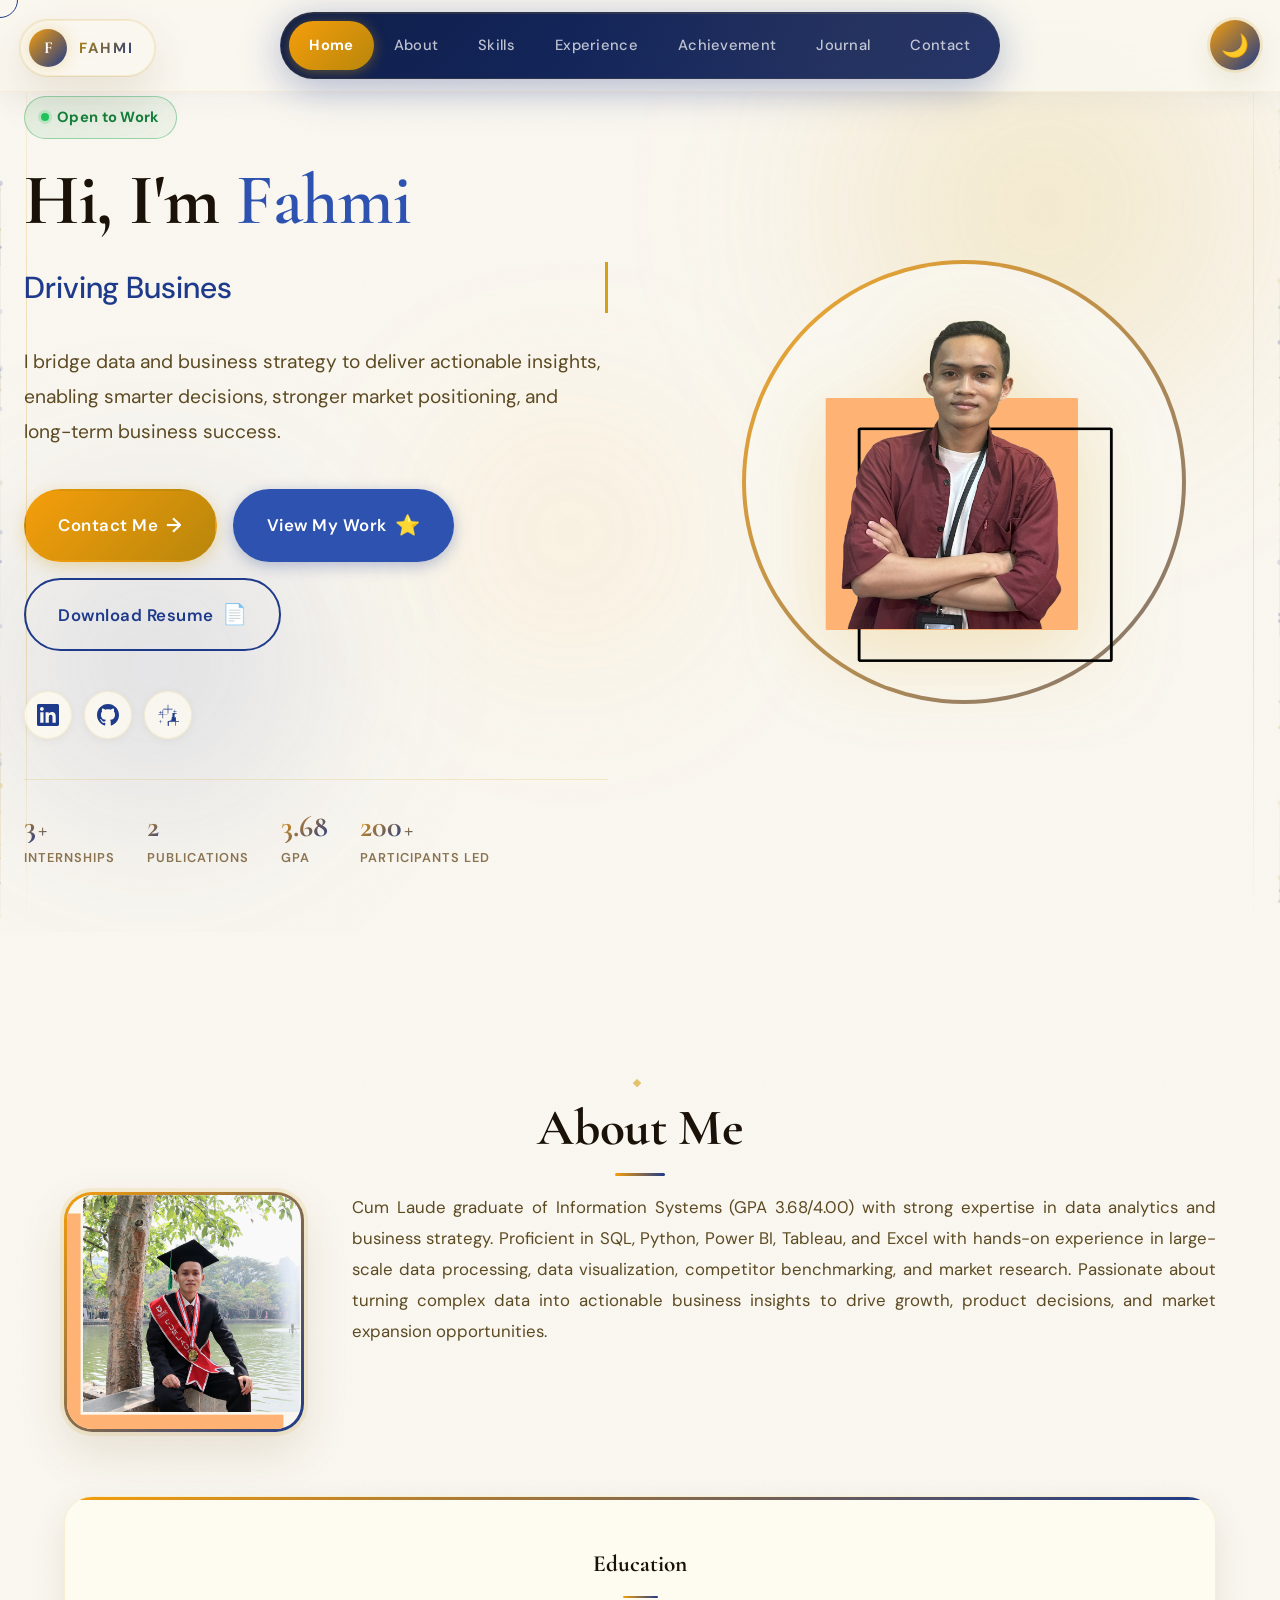
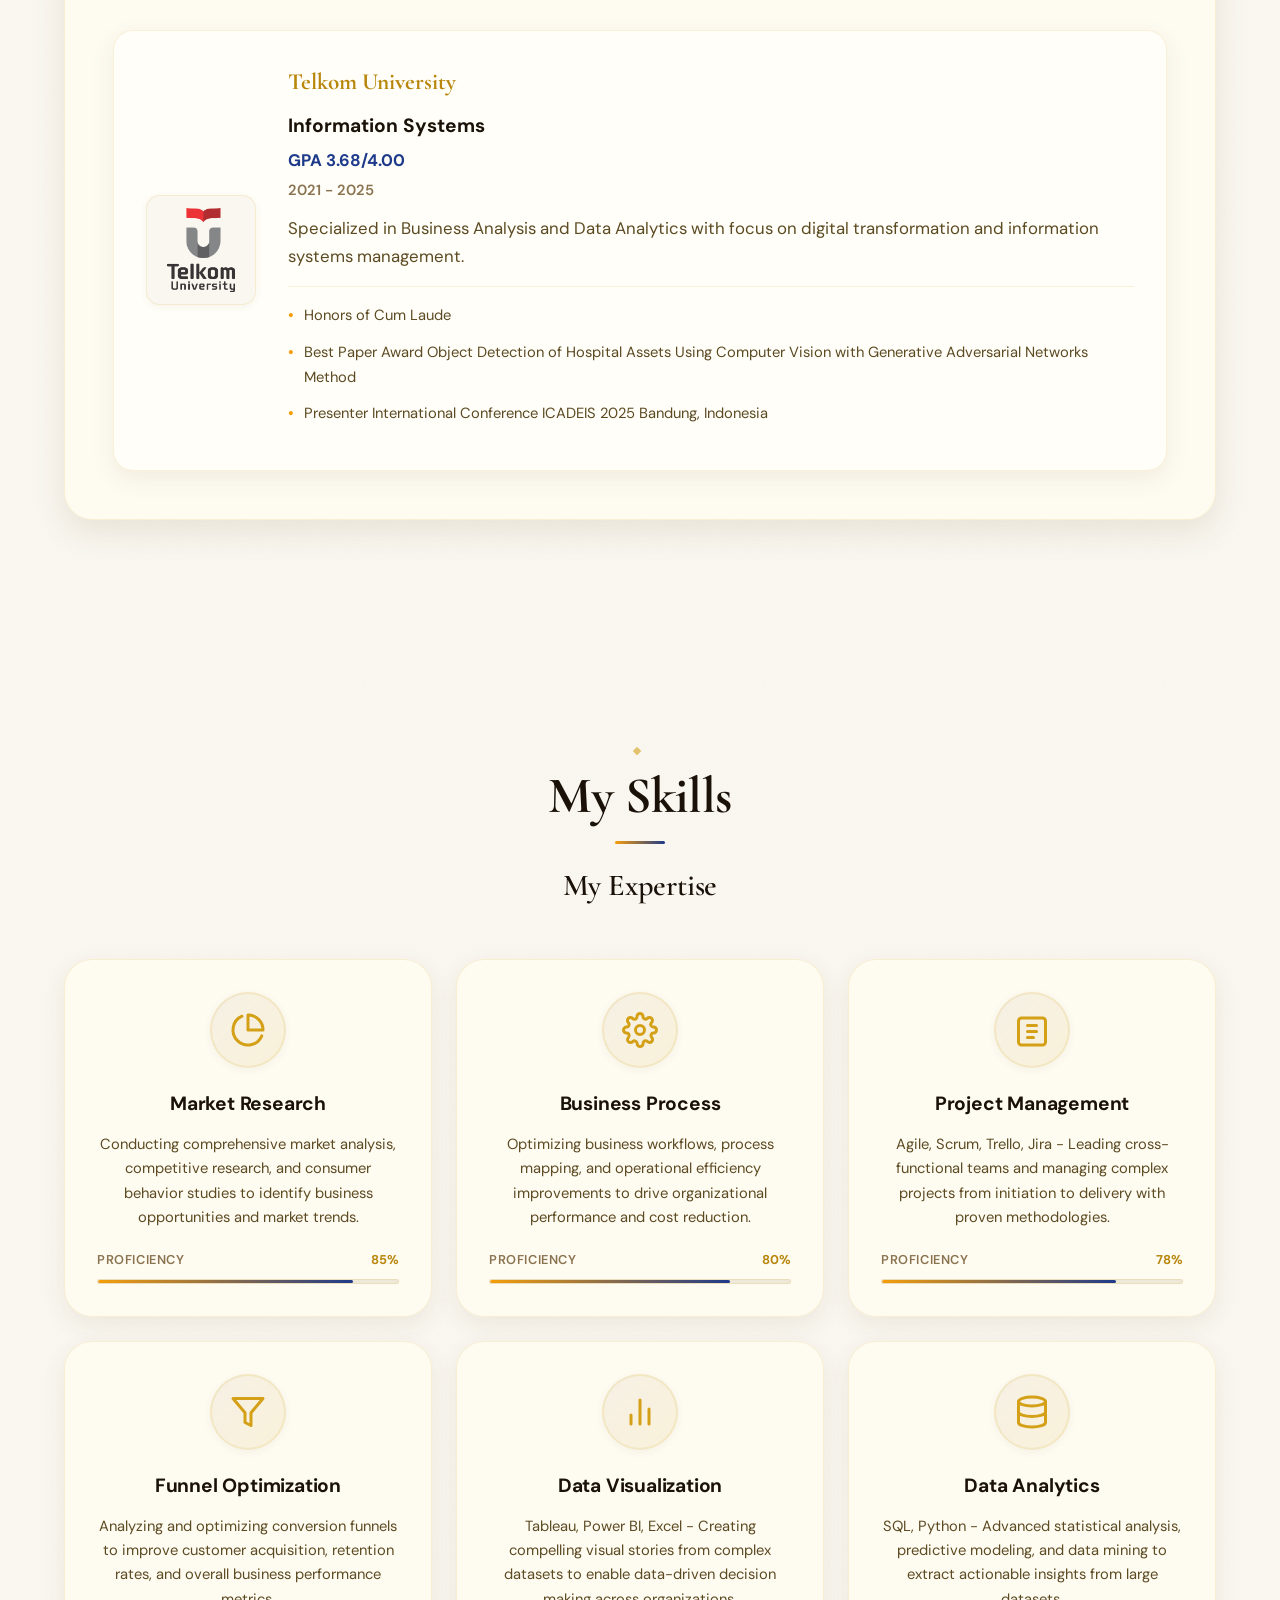
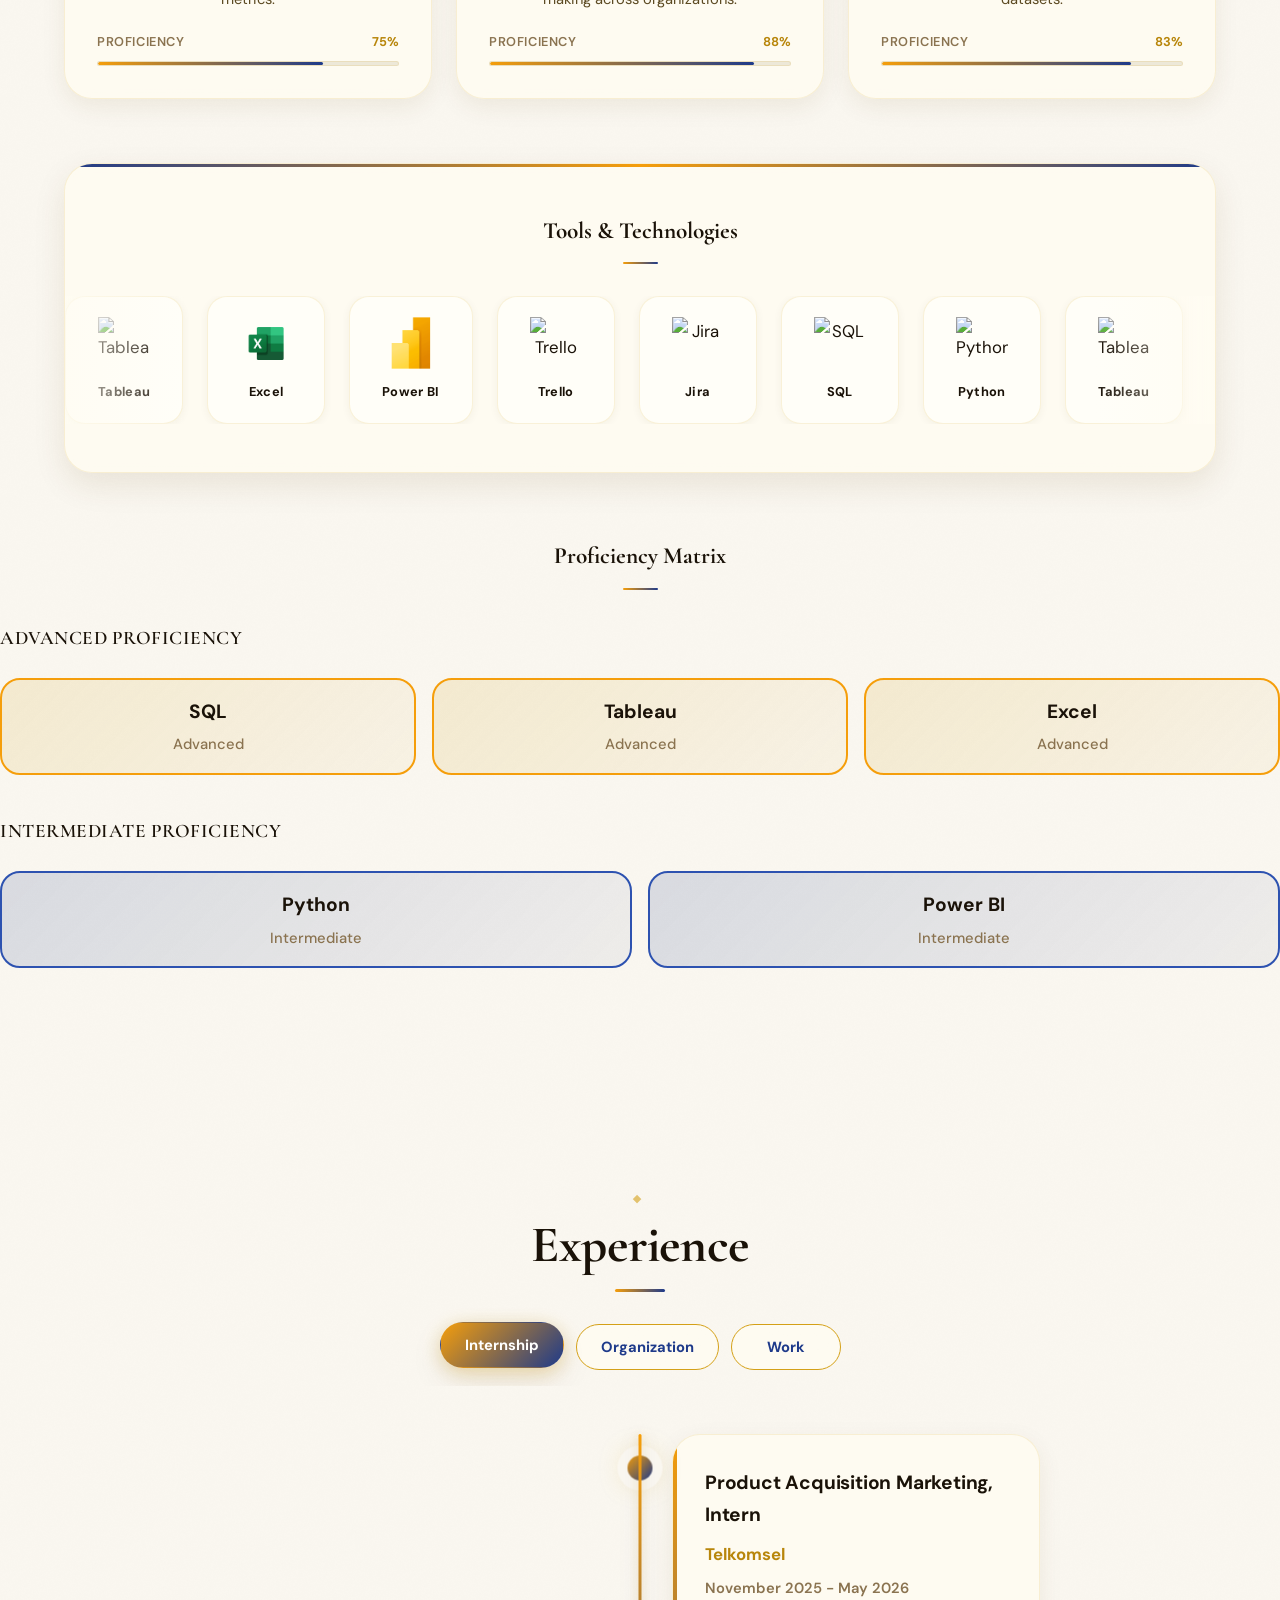
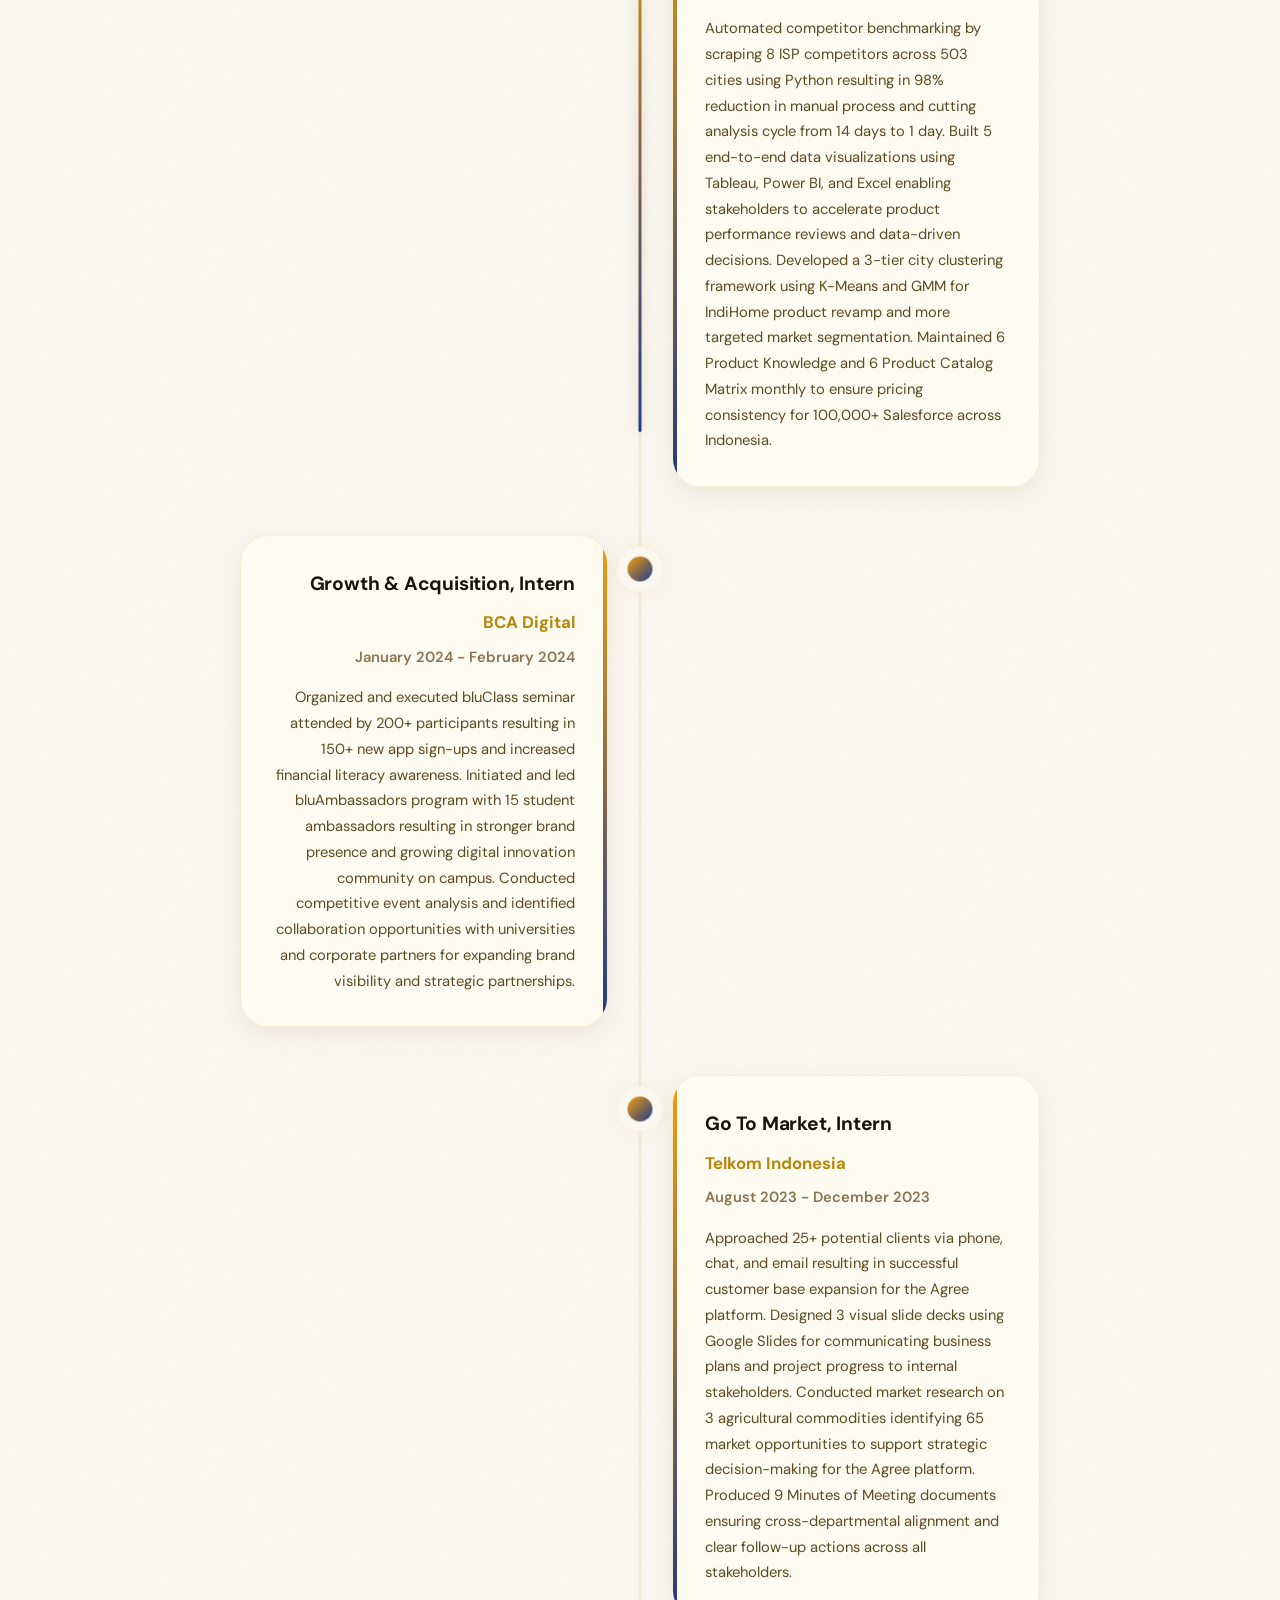
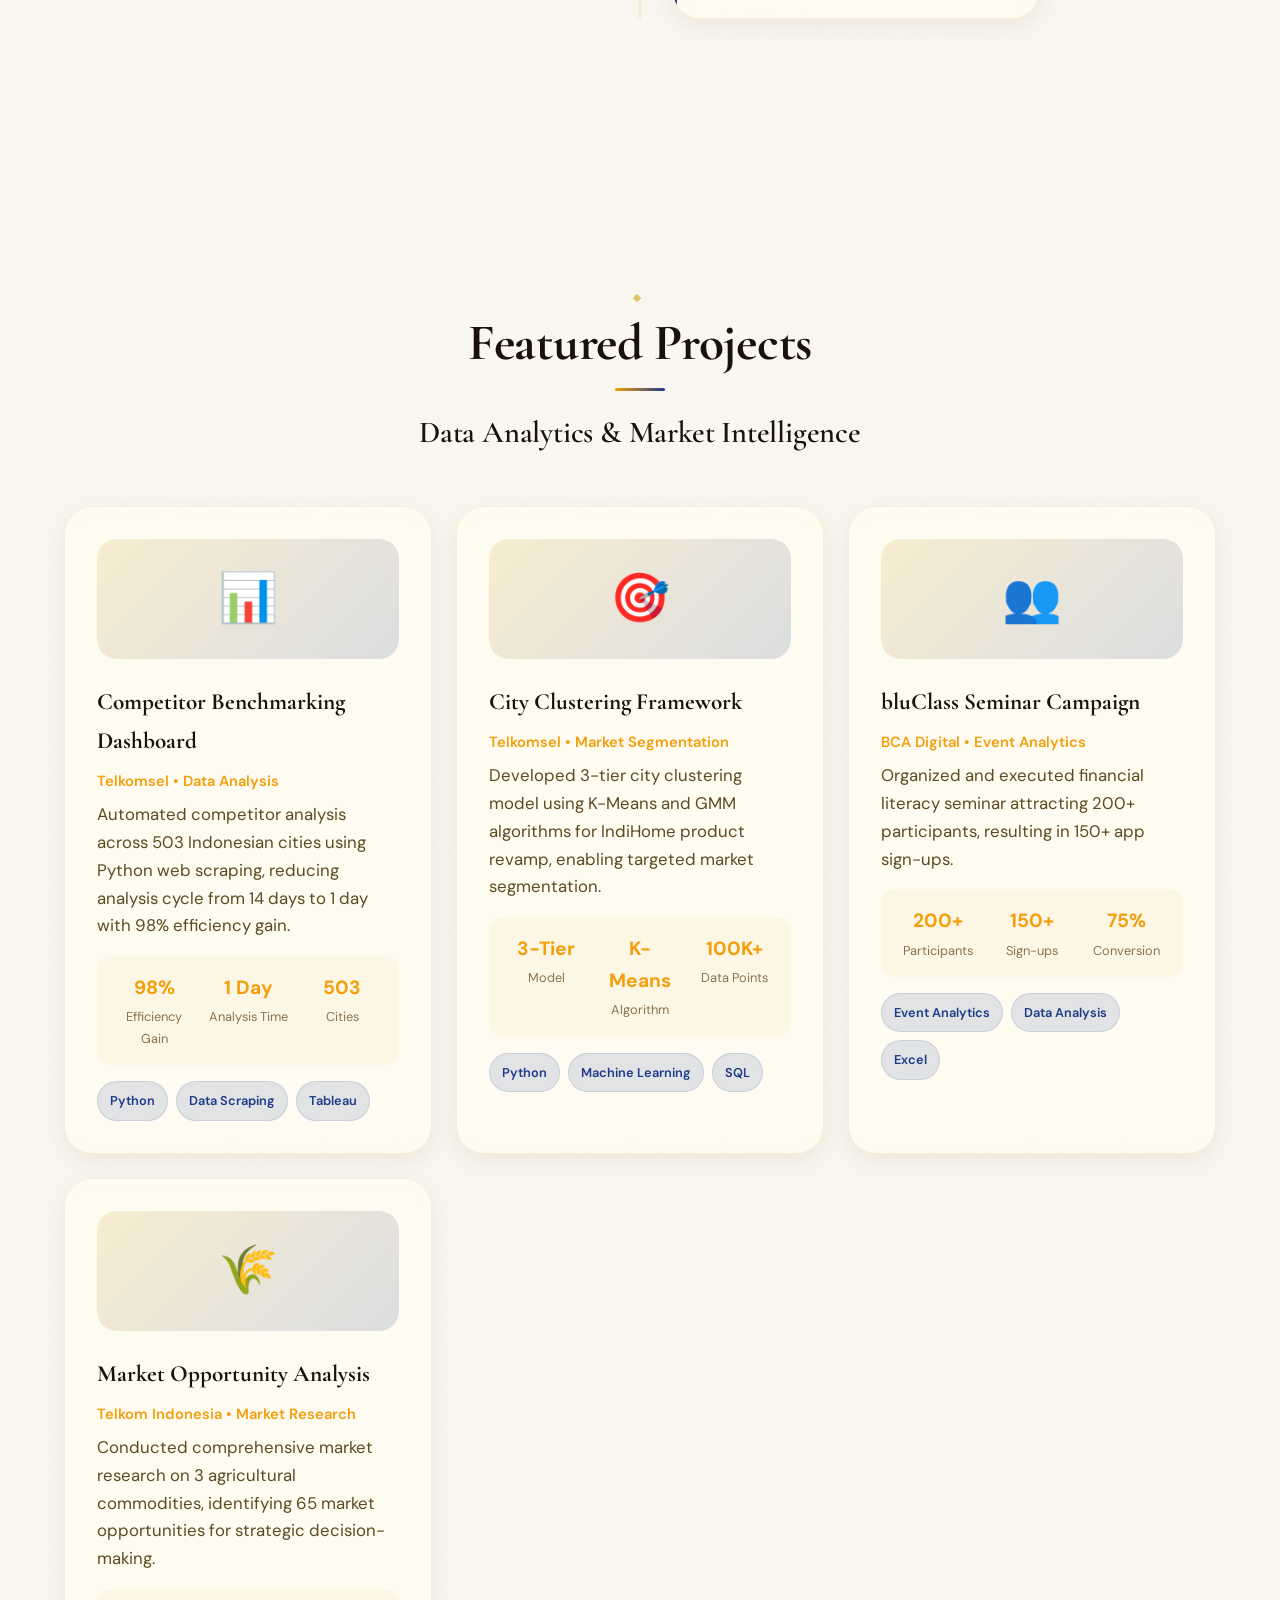
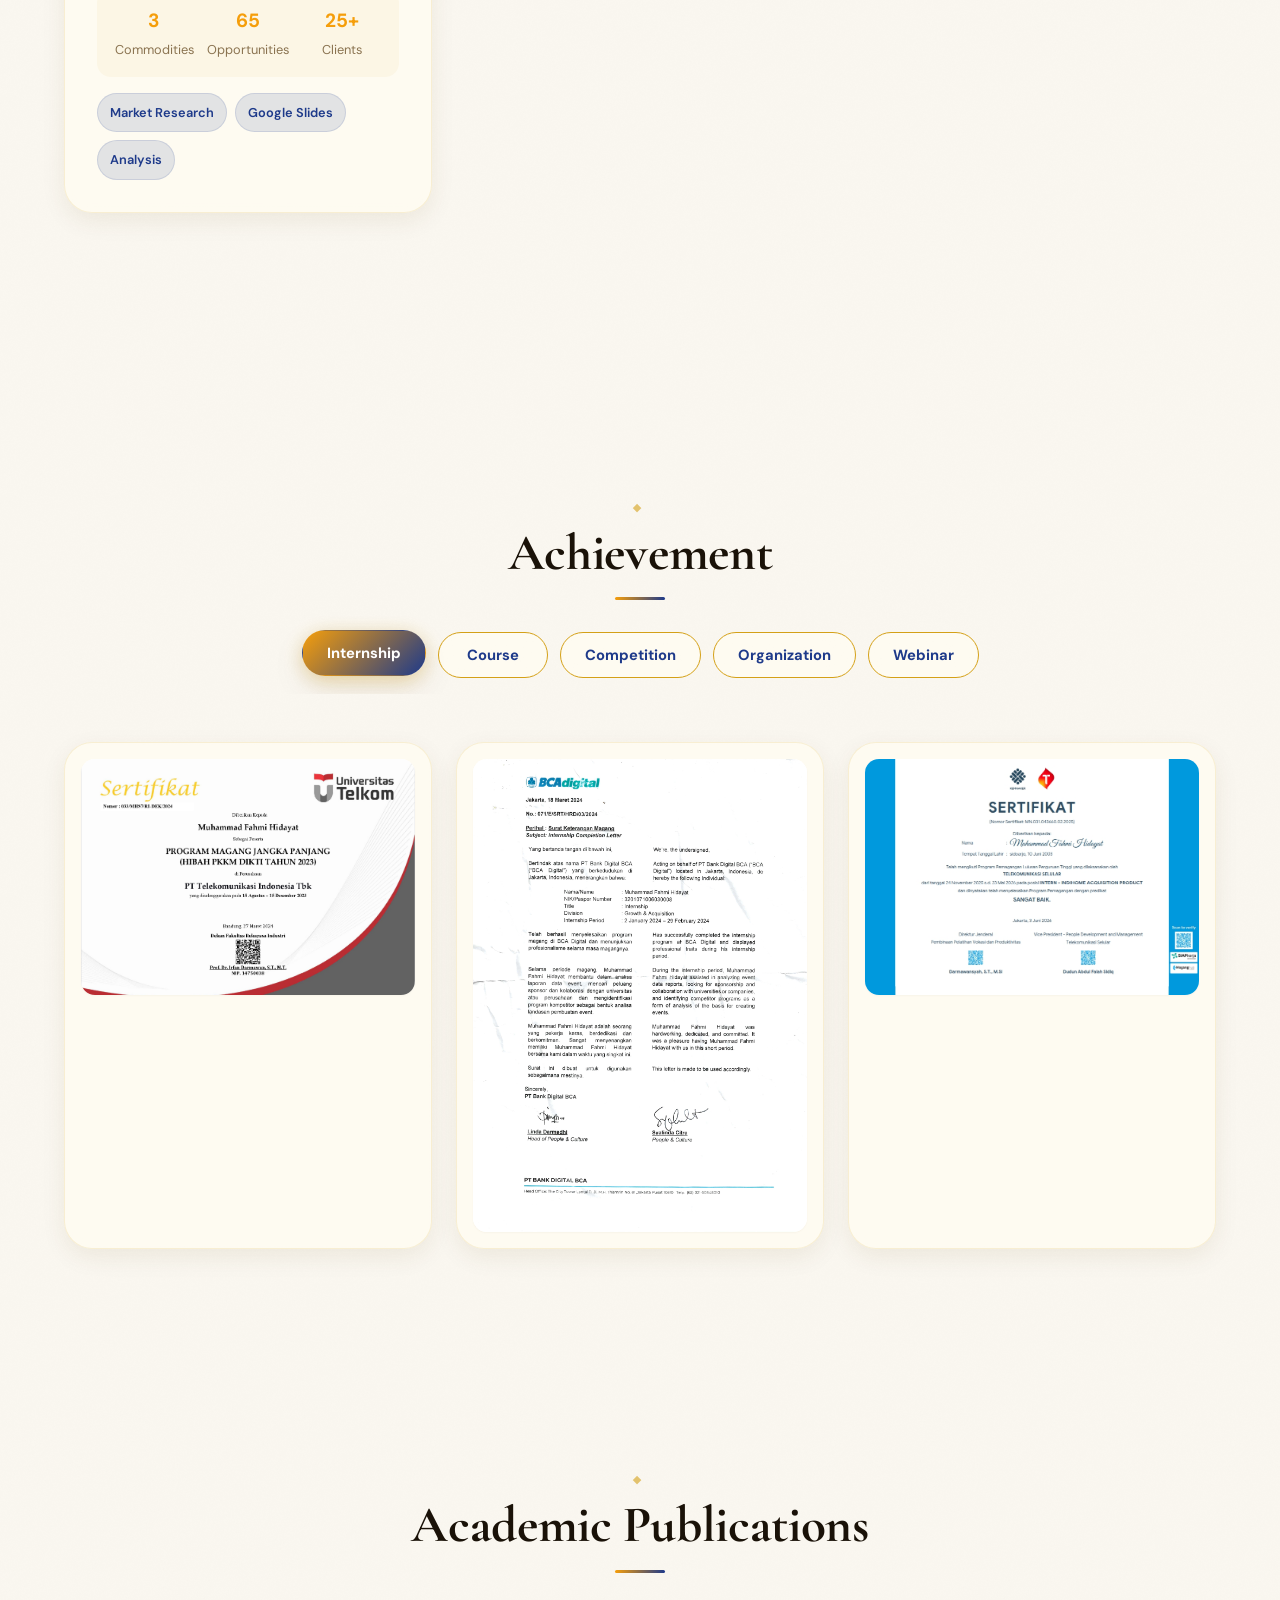
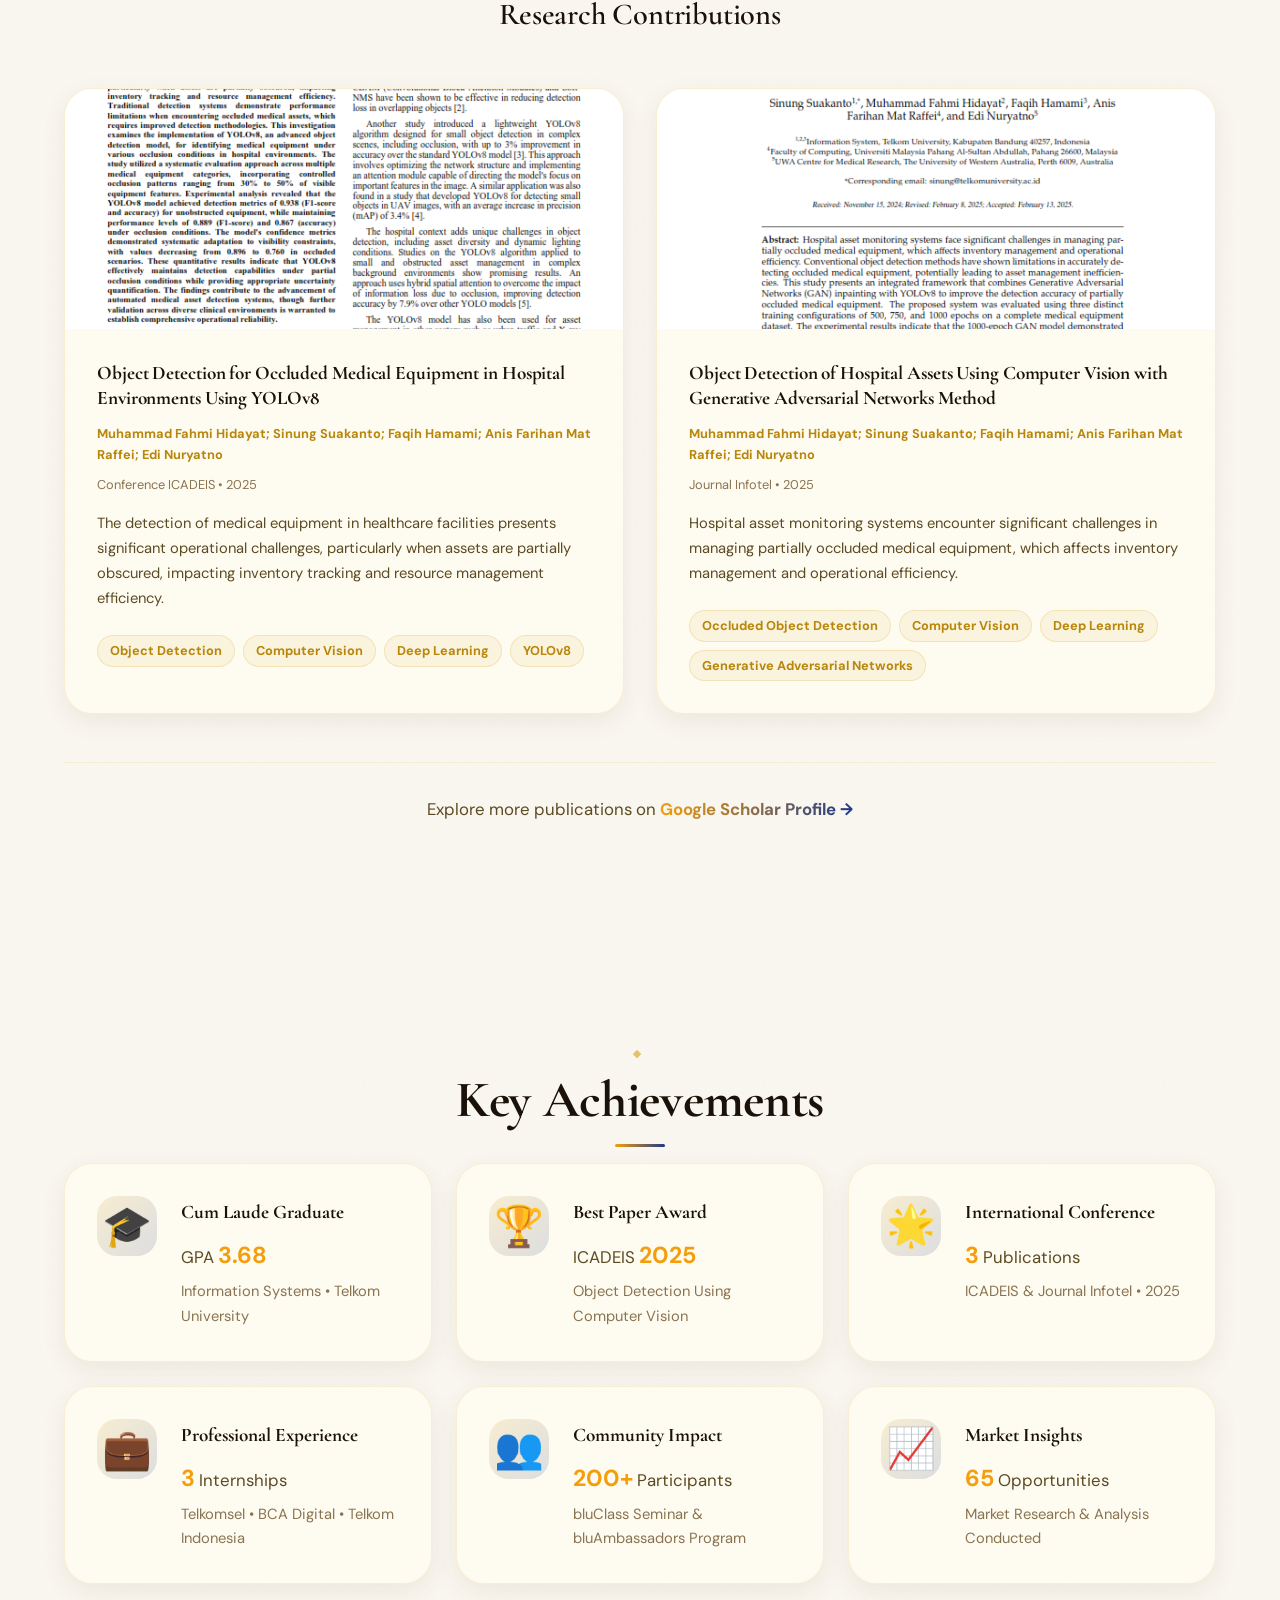
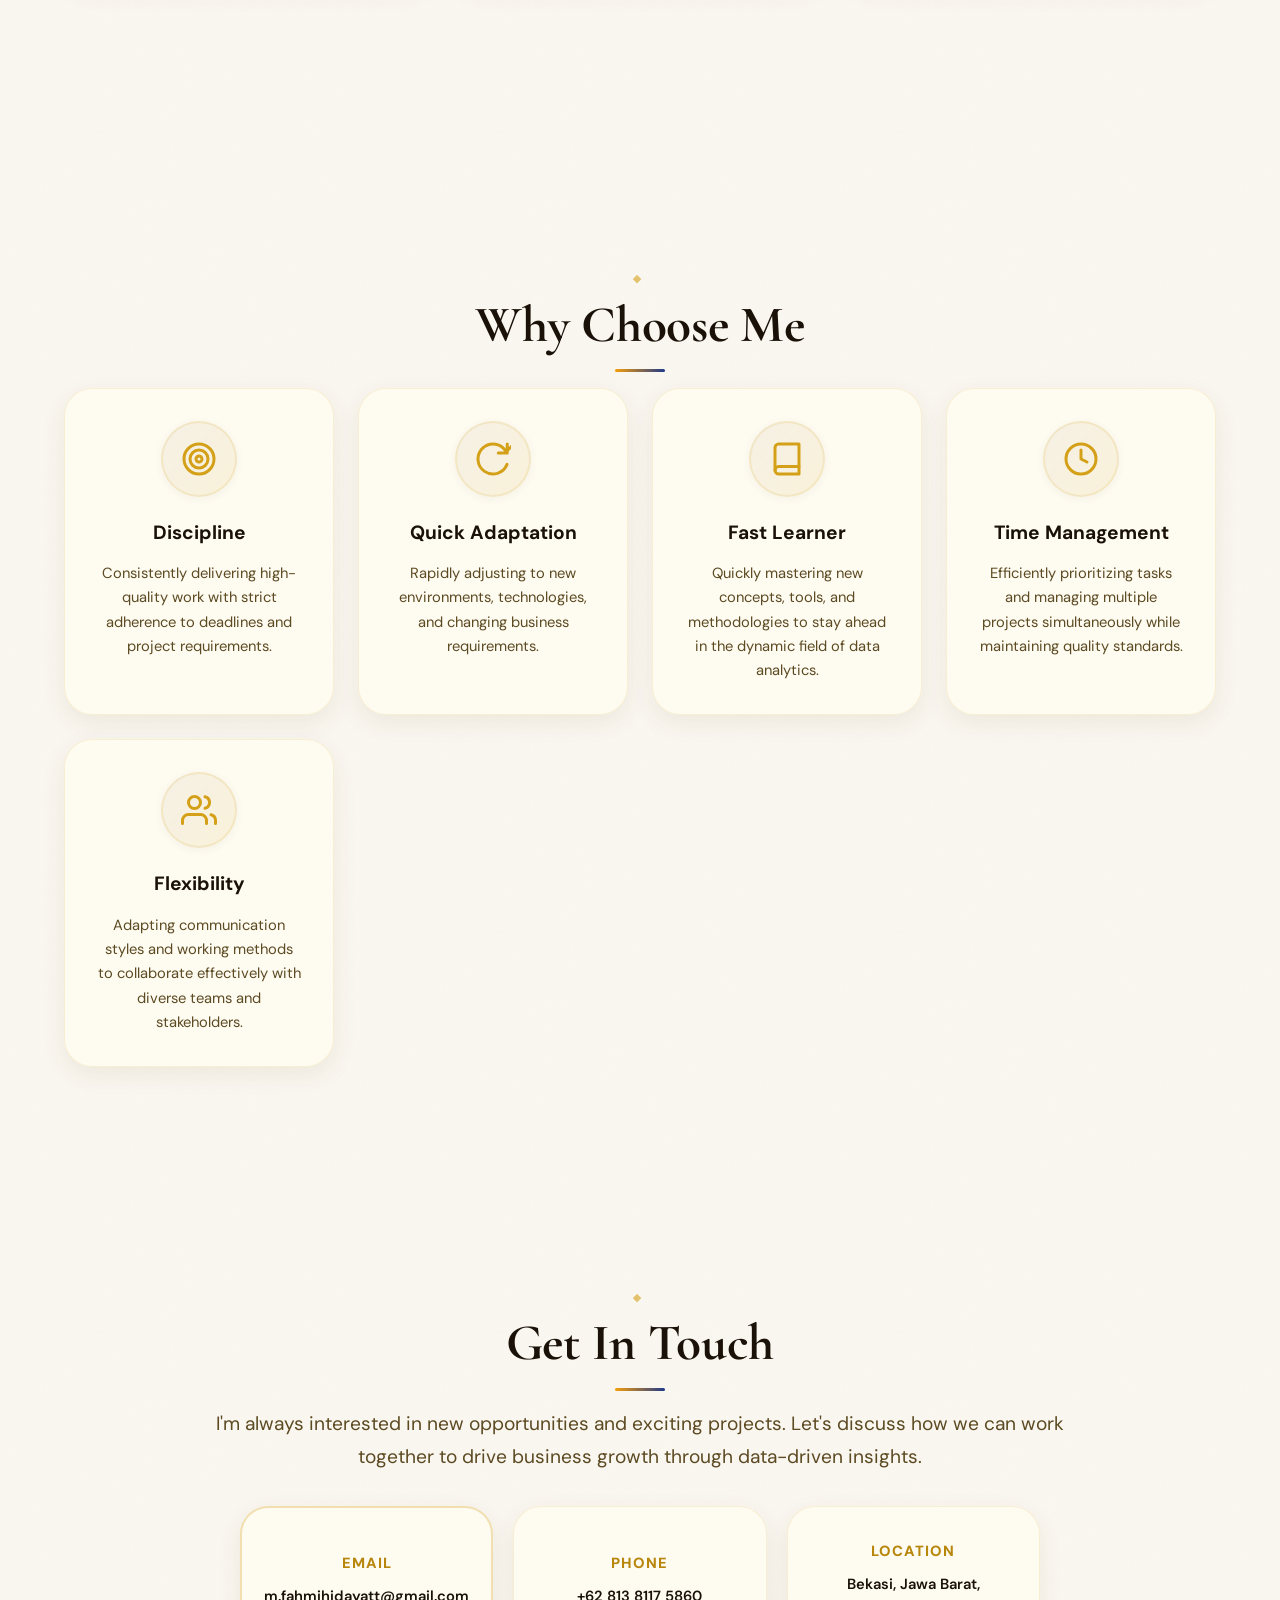
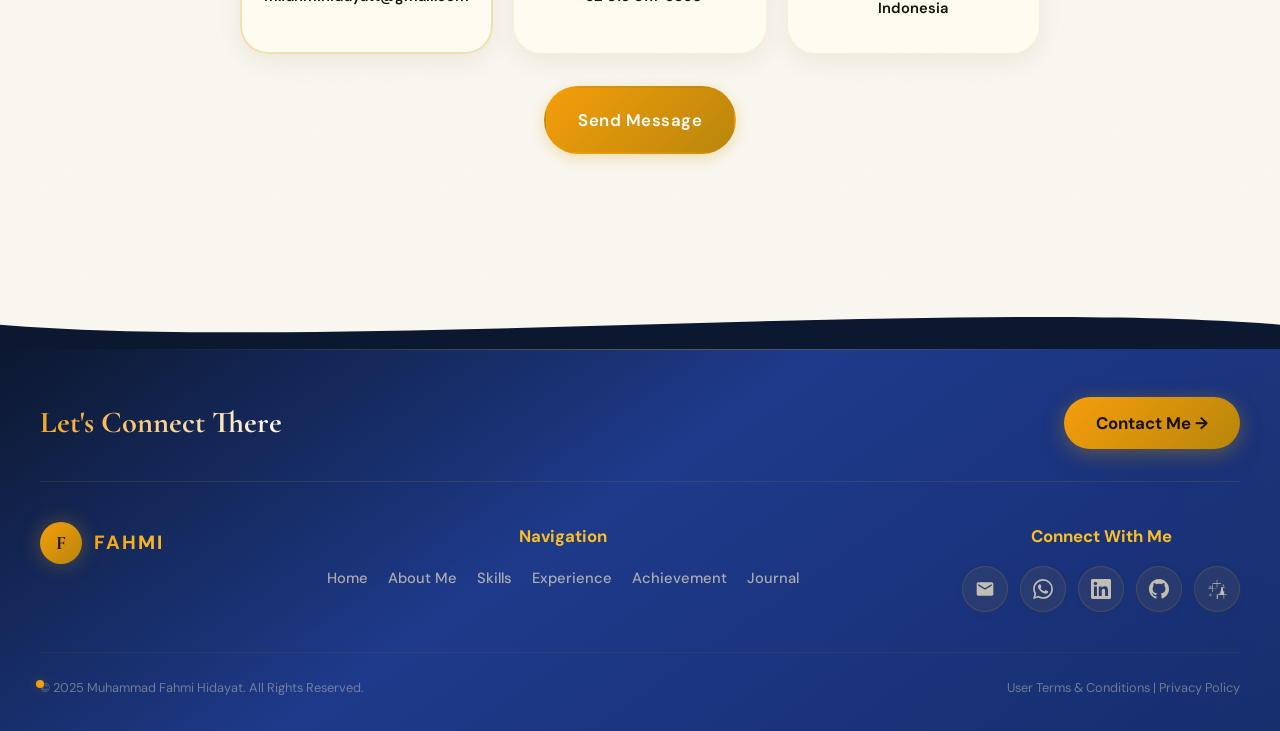
==== commit 73a3475b: "update" ====
--- a/index.html
+++ b/index.html
@@ -120,8 +120,18 @@
                     <h2 class="typing-text">Driving Business Growth Through Data &amp; Strategy</h2>
                     <p>I bridge data and business strategy to deliver actionable insights, enabling smarter decisions, stronger market positioning, and long-term business success.</p>
                     <div class="btn-group">
-                        <a href="https://wa.me/+6281381175860" class="btn btn-primary">Contact Me</a>
-                        <a href="images/Muhammad Fahmi Hidayat CV.pdf" class="btn btn-outline" target="_blank">Download Resume</a>
+                        <a href="https://wa.me/+6281381175860" class="btn btn-primary">
+                            <span class="btn-text">Contact Me</span>
+                            <span class="btn-icon">→</span>
+                        </a>
+                        <a href="#projects" class="btn btn-secondary" onclick="scrollToProjects()">
+                            <span class="btn-text">View My Work</span>
+                            <span class="btn-icon">⭐</span>
+                        </a>
+                        <a href="images/Muhammad Fahmi Hidayat CV.pdf" class="btn btn-outline" target="_blank">
+                            <span class="btn-text">Download Resume</span>
+                            <span class="btn-icon">📄</span>
+                        </a>
                     </div>
                     <div class="social-links">
                         <a href="https://www.linkedin.com/in/muhammad-fahmi-hidayat" title="LinkedIn">
@@ -182,8 +192,7 @@
                             <img src="images/about-me.png" alt="About Fahmi" class="about-img">
                         </div>
                         <div class="about-text">
-                            <p>Cum Laude graduate of Information Systems (GPA 3.68/4.00) with dual expertise in business analysis and data analytics. Proven ability to bridge business strategy with data-driven insights through hands-on experience at BCA Digital and Telkom Indonesia.</p>
-                            <p>Strong technical foundation in SQL, Python, and Tableau combined with business acumen in stakeholder management, market research, and process optimization. Successfully transformed complex data into actionable business recommendations while managing cross-functional projects for 200+ participants and analyzing market opportunities across 25+ potential clients.</p>
+                            <p>Cum Laude graduate of Information Systems (GPA 3.68/4.00) with strong expertise in data analytics and business strategy. Proficient in SQL, Python, Power BI, Tableau, and Excel with hands-on experience in large-scale data processing, data visualization, competitor benchmarking, and market research. Passionate about turning complex data into actionable business insights to drive growth, product decisions, and market expansion opportunities.</p>
                         </div>
                     </div>
 
@@ -200,6 +209,11 @@
                                 <p class="gpa">GPA 3.68/4.00</p>
                                 <p class="years">2021 - 2025</p>
                                 <p class="description">Specialized in Business Analysis and Data Analytics with focus on digital transformation and information systems management.</p>
+                                <ul class="education-achievements">
+                                    <li>Honors of Cum Laude</li>
+                                    <li>Best Paper Award Object Detection of Hospital Assets Using Computer Vision with Generative Adversarial Networks Method</li>
+                                    <li>Presenter International Conference ICADEIS 2025 Bandung, Indonesia</li>
+                                </ul>
                             </div>
                         </div>
                     </div>
@@ -327,9 +341,47 @@
                         </div>
                     </div>
                 </div>
-            </div>
-
-            <!-- Experience Section with Timeline -->
+
+                <!-- Skills Proficiency Matrix -->
+                <div class="skills-matrix-wrapper">
+                    <h3 class="subsection-title">Proficiency Matrix</h3>
+                    <div class="skills-matrix">
+                        <!-- Row 1: Advanced Skills -->
+                        <div class="matrix-category">
+                            <h4>Advanced Proficiency</h4>
+                            <div class="matrix-row">
+                                <div class="matrix-item advanced">
+                                    <span class="skill-name">SQL</span>
+                                    <span class="skill-level">Advanced</span>
+                                </div>
+                                <div class="matrix-item advanced">
+                                    <span class="skill-name">Tableau</span>
+                                    <span class="skill-level">Advanced</span>
+                                </div>
+                                <div class="matrix-item advanced">
+                                    <span class="skill-name">Excel</span>
+                                    <span class="skill-level">Advanced</span>
+                                </div>
+                            </div>
+                        </div>
+
+                        <!-- Row 2: Intermediate Skills -->
+                        <div class="matrix-category">
+                            <h4>Intermediate Proficiency</h4>
+                            <div class="matrix-row">
+                                <div class="matrix-item intermediate">
+                                    <span class="skill-name">Python</span>
+                                    <span class="skill-level">Intermediate</span>
+                                </div>
+                                <div class="matrix-item intermediate">
+                                    <span class="skill-name">Power BI</span>
+                                    <span class="skill-level">Intermediate</span>
+                                </div>
+                            </div>
+                        </div>
+                    </div>
+                </div>
+            </div>
             <div class="experience-section" id="experience">
                 <div class="container">
                     <h3 class="section-title">Experience</h3>
@@ -348,12 +400,12 @@
                                 <div class="timeline-content">
                                     <div class="experience-card">
                                         <div class="experience-header">
-                                            <h3>IndiHome Acquisition Product Intern</h3>
+                                            <h3>Product Acquisition Marketing, Intern</h3>
                                             <p class="company"><strong>Telkomsel</strong></p>
-                                            <time>24 November 2025 - 23 May 2026</time>
+                                            <time>November 2025 - May 2026</time>
                                         </div>
                                         <div class="experience-body">
-                                            <p>Supported monthly commercial updates including Product Knowledge, Product Catalog Matrix, and Revenue Allocation Breakdown reports to ensure pricing consistency and business accuracy. Extracted and analyzed sales and revenue data using SQL to support product evaluation and strategic proposals, including collaborations such as IndiHome and Netflix. Automated competitor benchmarking across 503 Indonesian cities using Python-based web scraping, improving pricing intelligence efficiency. Built clustering models and interactive dashboards in Power BI and Excel to monitor daily sales performance and enable data-driven commercial decisions.</p>
+                                            <p>Automated competitor benchmarking by scraping 8 ISP competitors across 503 cities using Python resulting in 98% reduction in manual process and cutting analysis cycle from 14 days to 1 day. Built 5 end-to-end data visualizations using Tableau, Power BI, and Excel enabling stakeholders to accelerate product performance reviews and data-driven decisions. Developed a 3-tier city clustering framework using K-Means and GMM for IndiHome product revamp and more targeted market segmentation. Maintained 6 Product Knowledge and 6 Product Catalog Matrix monthly to ensure pricing consistency for 100,000+ Salesforce across Indonesia.</p>
                                         </div>
                                     </div>
                                 </div>
@@ -363,12 +415,12 @@
                                 <div class="timeline-content">
                                     <div class="experience-card">
                                         <div class="experience-header">
-                                            <h3>Growth Acquisition Intern</h3>
+                                            <h3>Growth &amp; Acquisition, Intern</h3>
                                             <p class="company"><strong>BCA Digital</strong></p>
-                                            <time>02 January 2024 - 29 February 2024</time>
+                                            <time>January 2024 - February 2024</time>
                                         </div>
                                         <div class="experience-body">
-                                            <p>Successfully organized and executed the bluClass seminar for blu by BCA Digital, engaging an audience of more than 200 participants in the Telkom University area. Founded and led the bluAmbassadors program at Telkom University, building a strong community of students passionate about digital innovation and brand growth. Contributed to the success of blu by BCA Digital’s events by preparing and cleaning data, ensuring accurate insights to support strategic decision-making and impactful event execution.</p>
+                                            <p>Organized and executed bluClass seminar attended by 200+ participants resulting in 150+ new app sign-ups and increased financial literacy awareness. Initiated and led bluAmbassadors program with 15 student ambassadors resulting in stronger brand presence and growing digital innovation community on campus. Conducted competitive event analysis and identified collaboration opportunities with universities and corporate partners for expanding brand visibility and strategic partnerships.</p>
                                         </div>
                                     </div>
                                 </div>
@@ -378,12 +430,12 @@
                                 <div class="timeline-content">
                                     <div class="experience-card">
                                         <div class="experience-header">
-                                            <h3>Go To Market Intern</h3>
+                                            <h3>Go To Market, Intern</h3>
                                             <p class="company"><strong>Telkom Indonesia</strong></p>
-                                            <time>15 August 2023 - 15 December 2023</time>
+                                            <time>August 2023 - December 2023</time>
                                         </div>
                                         <div class="experience-body">
-                                            <p>Monitored and maintained the performance of Agree’s platform to ensure a seamless user experience while proactively identifying opportunities for improvement. Transformed complex data from app and cockpit monitoring into actionable insights by creating informative and engaging visualizations, enabling stakeholders to make data-driven decisions with greater clarity and efficiency.</p>
+                                            <p>Approached 25+ potential clients via phone, chat, and email resulting in successful customer base expansion for the Agree platform. Designed 3 visual slide decks using Google Slides for communicating business plans and project progress to internal stakeholders. Conducted market research on 3 agricultural commodities identifying 65 market opportunities to support strategic decision-making for the Agree platform. Produced 9 Minutes of Meeting documents ensuring cross-departmental alignment and clear follow-up actions across all stakeholders.</p>
                                         </div>
                                     </div>
                                 </div>
@@ -465,6 +517,140 @@
                 </div>
             </div>
 
+            <!-- Projects Showcase Section -->
+            <div class="projects-section" id="projects">
+                <div class="container">
+                    <h3 class="section-title">Featured Projects</h3>
+                    <h2 class="section-subtitle">Data Analytics & Market Intelligence</h2>
+
+                    <div class="projects-grid">
+                        <!-- Project Card 1: Competitor Benchmarking -->
+                        <div class="project-card">
+                            <div class="project-image">
+                                <div class="project-icon">📊</div>
+                            </div>
+                            <div class="project-content">
+                                <h4>Competitor Benchmarking Dashboard</h4>
+                                <p class="project-role">Telkomsel • Data Analysis</p>
+                                <p class="project-description">Automated competitor analysis across 503 Indonesian cities using Python web scraping, reducing analysis cycle from 14 days to 1 day with 98% efficiency gain.</p>
+                                <div class="project-metrics">
+                                    <span class="metric">
+                                        <strong>98%</strong>
+                                        <small>Efficiency Gain</small>
+                                    </span>
+                                    <span class="metric">
+                                        <strong>1 Day</strong>
+                                        <small>Analysis Time</small>
+                                    </span>
+                                    <span class="metric">
+                                        <strong>503</strong>
+                                        <small>Cities</small>
+                                    </span>
+                                </div>
+                                <div class="project-tags">
+                                    <span class="tag">Python</span>
+                                    <span class="tag">Data Scraping</span>
+                                    <span class="tag">Tableau</span>
+                                </div>
+                            </div>
+                        </div>
+
+                        <!-- Project Card 2: City Clustering Analysis -->
+                        <div class="project-card">
+                            <div class="project-image">
+                                <div class="project-icon">🎯</div>
+                            </div>
+                            <div class="project-content">
+                                <h4>City Clustering Framework</h4>
+                                <p class="project-role">Telkomsel • Market Segmentation</p>
+                                <p class="project-description">Developed 3-tier city clustering model using K-Means and GMM algorithms for IndiHome product revamp, enabling targeted market segmentation.</p>
+                                <div class="project-metrics">
+                                    <span class="metric">
+                                        <strong>3-Tier</strong>
+                                        <small>Model</small>
+                                    </span>
+                                    <span class="metric">
+                                        <strong>K-Means</strong>
+                                        <small>Algorithm</small>
+                                    </span>
+                                    <span class="metric">
+                                        <strong>100K+</strong>
+                                        <small>Data Points</small>
+                                    </span>
+                                </div>
+                                <div class="project-tags">
+                                    <span class="tag">Python</span>
+                                    <span class="tag">Machine Learning</span>
+                                    <span class="tag">SQL</span>
+                                </div>
+                            </div>
+                        </div>
+
+                        <!-- Project Card 3: bluClass Seminar Analysis -->
+                        <div class="project-card">
+                            <div class="project-image">
+                                <div class="project-icon">👥</div>
+                            </div>
+                            <div class="project-content">
+                                <h4>bluClass Seminar Campaign</h4>
+                                <p class="project-role">BCA Digital • Event Analytics</p>
+                                <p class="project-description">Organized and executed financial literacy seminar attracting 200+ participants, resulting in 150+ app sign-ups.</p>
+                                <div class="project-metrics">
+                                    <span class="metric">
+                                        <strong>200+</strong>
+                                        <small>Participants</small>
+                                    </span>
+                                    <span class="metric">
+                                        <strong>150+</strong>
+                                        <small>Sign-ups</small>
+                                    </span>
+                                    <span class="metric">
+                                        <strong>75%</strong>
+                                        <small>Conversion</small>
+                                    </span>
+                                </div>
+                                <div class="project-tags">
+                                    <span class="tag">Event Analytics</span>
+                                    <span class="tag">Data Analysis</span>
+                                    <span class="tag">Excel</span>
+                                </div>
+                            </div>
+                        </div>
+
+                        <!-- Project Card 4: Agricultural Opportunity Research -->
+                        <div class="project-card">
+                            <div class="project-image">
+                                <div class="project-icon">🌾</div>
+                            </div>
+                            <div class="project-content">
+                                <h4>Market Opportunity Analysis</h4>
+                                <p class="project-role">Telkom Indonesia • Market Research</p>
+                                <p class="project-description">Conducted comprehensive market research on 3 agricultural commodities, identifying 65 market opportunities for strategic decision-making.</p>
+                                <div class="project-metrics">
+                                    <span class="metric">
+                                        <strong>3</strong>
+                                        <small>Commodities</small>
+                                    </span>
+                                    <span class="metric">
+                                        <strong>65</strong>
+                                        <small>Opportunities</small>
+                                    </span>
+                                    <span class="metric">
+                                        <strong>25+</strong>
+                                        <small>Clients</small>
+                                    </span>
+                                </div>
+                                <div class="project-tags">
+                                    <span class="tag">Market Research</span>
+                                    <span class="tag">Google Slides</span>
+                                    <span class="tag">Analysis</span>
+                                </div>
+                            </div>
+                        </div>
+                    </div>
+                </div>
+            </div>
+
             <!-- Achievement Section -->
             <div class="achievement-section" id="achievement">
                 <div class="container">
@@ -492,6 +678,12 @@
                                     <div class="certificate-zoom">🔍</div>
                                 </div>
                             </div>
+                            <div class="certificate-item">
+                                <img src="images/internship-3.jpg" alt="Telkomsel Internship Certificate" class="certificate-img">
+                                <div class="certificate-overlay">
+                                    <div class="certificate-zoom">🔍</div>
+                                </div>
+                            </div>
                         </div>
                     </div>
 
@@ -577,6 +769,18 @@
                             </div>
                             <div class="certificate-item">
                                 <img src="images/course-14.png" alt="Course Certificate" class="certificate-img">
+                                <div class="certificate-overlay">
+                                    <div class="certificate-zoom">🔍</div>
+                                </div>
+                            </div>
+                            <div class="certificate-item">
+                                <img src="images/course-15.jpg" alt="Course Certificate" class="certificate-img">
+                                <div class="certificate-overlay">
+                                    <div class="certificate-zoom">🔍</div>
+                                </div>
+                            </div>
+                            <div class="certificate-item">
+                                <img src="images/course-16.jpg" alt="Course Certificate" class="certificate-img">
                                 <div class="certificate-overlay">
                                     <div class="certificate-zoom">🔍</div>
                                 </div>
@@ -748,6 +952,75 @@
                     
                     <div class="journal-footer">
                         <p>Explore more publications on <a href="https://scholar.google.com/citations?hl=id&user=uIx03nAAAAAJ" target="_blank" class="scholar-link">Google Scholar Profile →</a></p>
+                    </div>
+                </div>
+            </div>
+
+            <!-- Achievements Highlights Section -->
+            <div class="achievements-highlights-section">
+                <div class="container">
+                    <h3 class="section-title">Key Achievements</h3>
+
+                    <div class="achievements-grid">
+                        <!-- Achievement Card 1 -->
+                        <div class="achievement-highlight">
+                            <div class="achievement-icon">🎓</div>
+                            <div class="achievement-content">
+                                <h4>Cum Laude Graduate</h4>
+                                <p class="achievement-stat">GPA <strong>3.68/4.00</strong></p>
+                                <p class="achievement-description">Information Systems • Telkom University</p>
+                            </div>
+                        </div>
+
+                        <!-- Achievement Card 2 -->
+                        <div class="achievement-highlight">
+                            <div class="achievement-icon">🏆</div>
+                            <div class="achievement-content">
+                                <h4>Best Paper Award</h4>
+                                <p class="achievement-stat">ICADEIS <strong>2025</strong></p>
+                                <p class="achievement-description">Object Detection Using Computer Vision</p>
+                            </div>
+                        </div>
+
+                        <!-- Achievement Card 3 -->
+                        <div class="achievement-highlight">
+                            <div class="achievement-icon">🌟</div>
+                            <div class="achievement-content">
+                                <h4>International Conference</h4>
+                                <p class="achievement-stat"><strong>3</strong> Publications</p>
+                                <p class="achievement-description">ICADEIS & Journal Infotel • 2025</p>
+                            </div>
+                        </div>
+
+                        <!-- Achievement Card 4 -->
+                        <div class="achievement-highlight">
+                            <div class="achievement-icon">💼</div>
+                            <div class="achievement-content">
+                                <h4>Professional Experience</h4>
+                                <p class="achievement-stat"><strong>3</strong> Internships</p>
+                                <p class="achievement-description">Telkomsel • BCA Digital • Telkom Indonesia</p>
+                            </div>
+                        </div>
+
+                        <!-- Achievement Card 5 -->
+                        <div class="achievement-highlight">
+                            <div class="achievement-icon">👥</div>
+                            <div class="achievement-content">
+                                <h4>Community Impact</h4>
+                                <p class="achievement-stat"><strong>200+</strong> Participants</p>
+                                <p class="achievement-description">bluClass Seminar & bluAmbassadors Program</p>
+                            </div>
+                        </div>
+
+                        <!-- Achievement Card 6 -->
+                        <div class="achievement-highlight">
+                            <div class="achievement-icon">📈</div>
+                            <div class="achievement-content">
+                                <h4>Market Insights</h4>
+                                <p class="achievement-stat"><strong>65</strong> Opportunities</p>
+                                <p class="achievement-description">Market Research & Analysis Conducted</p>
+                            </div>
+                        </div>
                     </div>
                 </div>
             </div>
--- a/style.css
+++ b/style.css
@@ -657,11 +657,19 @@
 
 /* Gold accent text */
 .text-accent {
-    background: linear-gradient(135deg, var(--primary-bright), var(--primary-dark));
-    -webkit-background-clip: text;
-    -webkit-text-fill-color: transparent;
-    background-clip: text;
+    color: var(--navy-light) !important;
+    font-weight: 600;
     position: relative;
+}
+
+strong.text-accent {
+    color: var(--navy-light) !important;
+    font-weight: 700;
+}
+
+.dark-theme .text-accent,
+.dark-theme strong.text-accent {
+    color: #4ade80 !important;
 }
 
 .typing-text {
@@ -1037,6 +1045,26 @@
 .education-details .gpa { font-size: var(--fs-base); color: var(--navy); font-weight: 700; margin-bottom: var(--space-1); }
 .education-details .years { font-size: var(--fs-sm); color: var(--text-muted); margin-bottom: var(--space-3); font-weight: 600; }
 .education-details .description { font-size: var(--fs-base); color: var(--text-light); line-height: 1.65; }
+.education-achievements {
+    list-style: none;
+    margin-top: var(--space-4);
+    padding-top: var(--space-4);
+    border-top: 1px solid var(--glass-border);
+}
+.education-achievements li {
+    font-size: var(--fs-sm);
+    color: var(--text-light);
+    margin-bottom: var(--space-3);
+    padding-left: var(--space-4);
+    position: relative;
+}
+.education-achievements li::before {
+    content: '•';
+    position: absolute;
+    left: 0;
+    color: var(--primary-bright);
+    font-weight: 700;
+}
 
 /* ============================================
    SKILLS SECTION
@@ -1690,13 +1718,472 @@
 }
 
 /* ============================================
+   PROJECTS SHOWCASE SECTION
+   ============================================ */
+.projects-section {
+    padding: var(--space-20) 0;
+    margin: var(--space-16) 0;
+}
+
+.projects-grid {
+    display: grid;
+    grid-template-columns: repeat(auto-fit, minmax(min(100%, 280px), 1fr));
+    gap: var(--space-6);
+    margin-bottom: var(--space-16);
+}
+
+.project-card {
+    background: var(--bg-card);
+    padding: var(--space-8);
+    border-radius: var(--radius-xl);
+    border: 1px solid var(--glass-border);
+    backdrop-filter: blur(12px);
+    box-shadow: var(--shadow);
+    transition: var(--t);
+    position: relative;
+    overflow: hidden;
+    display: flex;
+    flex-direction: column;
+}
+
+.project-card::before {
+    content: '';
+    position: absolute;
+    top: 0; left: 0; right: 0;
+    height: 3px;
+    background: linear-gradient(90deg, var(--primary-bright), var(--navy));
+    transform: scaleX(0);
+    transform-origin: left;
+    transition: transform 0.4s var(--ease);
+}
+
+.project-card:hover {
+    transform: translateY(-10px);
+    box-shadow: var(--glow-soft), var(--shadow-xl);
+    border-color: var(--primary);
+}
+
+.project-card:hover::before {
+    transform: scaleX(1);
+}
+
+.project-image {
+    width: 100%;
+    height: 120px;
+    display: flex;
+    align-items: center;
+    justify-content: center;
+    background: linear-gradient(135deg, rgba(212,160,23,0.15), rgba(30,58,138,0.15));
+    border-radius: var(--radius-lg);
+    margin-bottom: var(--space-6);
+}
+
+.project-icon {
+    font-size: 3rem;
+    transition: var(--t);
+}
+
+.project-card:hover .project-icon {
+    transform: scale(1.15) rotate(10deg);
+}
+
+.project-content h4 {
+    font-family: var(--font-display);
+    font-size: var(--fs-xl);
+    color: var(--text-dark);
+    margin-bottom: var(--space-2);
+    font-weight: 700;
+}
+
+.project-role {
+    font-size: var(--fs-sm);
+    color: var(--primary-bright);
+    font-weight: 600;
+    margin-bottom: var(--space-2);
+}
+
+.project-description {
+    font-size: var(--fs-base);
+    color: var(--text-light);
+    line-height: 1.65;
+    margin-bottom: var(--space-4);
+    flex-grow: 1;
+}
+
+.project-metrics {
+    display: flex;
+    gap: var(--space-3);
+    margin-bottom: var(--space-4);
+    padding: var(--space-4);
+    background: rgba(212,160,23,0.05);
+    border-radius: var(--radius);
+}
+
+.metric {
+    flex: 1;
+    text-align: center;
+}
+
+.metric strong {
+    display: block;
+    font-size: var(--fs-lg);
+    color: var(--primary-bright);
+    font-weight: 700;
+}
+
+.metric small {
+    display: block;
+    font-size: var(--fs-xs);
+    color: var(--text-muted);
+    margin-top: 2px;
+}
+
+.project-tags {
+    display: flex;
+    flex-wrap: wrap;
+    gap: var(--space-2);
+}
+
+.tag {
+    display: inline-block;
+    padding: var(--space-2) var(--space-3);
+    background: rgba(30,58,138,0.12);
+    color: var(--navy);
+    font-size: var(--fs-xs);
+    border-radius: var(--radius-pill);
+    font-weight: 600;
+    border: 1px solid var(--navy-glow-sm);
+    transition: var(--t);
+}
+
+.project-card:hover .tag {
+    background: rgba(212,160,23,0.15);
+    color: var(--primary);
+    border-color: var(--primary);
+}
+
+.dark-theme .project-card {
+    background: var(--bg-3);
+    border-color: rgba(212,160,23,0.10);
+}
+
+.dark-theme .project-image {
+    background: linear-gradient(135deg, rgba(212,160,23,0.08), rgba(30,58,138,0.08));
+}
+
+.dark-theme .tag {
+    background: rgba(212,160,23,0.08);
+    color: #fbbf24;
+    border-color: rgba(212,160,23,0.20);
+}
+
+/* ============================================
+   ACHIEVEMENTS HIGHLIGHTS SECTION
+   ============================================ */
+.achievements-highlights-section {
+    padding: var(--space-20) 0;
+    margin: var(--space-16) 0;
+}
+
+.achievements-grid {
+    display: grid;
+    grid-template-columns: repeat(auto-fit, minmax(min(100%, 280px), 1fr));
+    gap: var(--space-6);
+    margin-bottom: var(--space-16);
+}
+
+.achievement-highlight {
+    background: var(--bg-card);
+    padding: var(--space-8);
+    border-radius: var(--radius-xl);
+    border: 1px solid var(--glass-border);
+    backdrop-filter: blur(12px);
+    box-shadow: var(--shadow);
+    transition: var(--t);
+    position: relative;
+    overflow: hidden;
+    display: flex;
+    gap: var(--space-6);
+    align-items: flex-start;
+}
+
+.achievement-highlight::before {
+    content: '';
+    position: absolute;
+    top: 0; left: 0; right: 0;
+    height: 3px;
+    background: linear-gradient(90deg, var(--primary-bright), var(--navy));
+    transform: scaleX(0);
+    transform-origin: left;
+    transition: transform 0.4s var(--ease);
+}
+
+.achievement-highlight:hover {
+    transform: translateY(-8px);
+    box-shadow: var(--glow-soft), var(--shadow-lg);
+    border-color: var(--primary);
+}
+
+.achievement-highlight:hover::before {
+    transform: scaleX(1);
+}
+
+.achievement-icon {
+    font-size: 2.5rem;
+    flex-shrink: 0;
+    transition: var(--t);
+    display: flex;
+    align-items: center;
+    justify-content: center;
+    width: 60px;
+    height: 60px;
+    background: linear-gradient(135deg, rgba(212,160,23,0.15), rgba(30,58,138,0.15));
+    border-radius: var(--radius-lg);
+}
+
+.achievement-highlight:hover .achievement-icon {
+    transform: scale(1.1) rotate(10deg);
+}
+
+.achievement-content {
+    flex: 1;
+}
+
+.achievement-content h4 {
+    font-family: var(--font-display);
+    font-size: var(--fs-lg);
+    color: var(--text-dark);
+    margin-bottom: var(--space-2);
+    font-weight: 700;
+}
+
+.achievement-stat {
+    font-size: var(--fs-base);
+    color: var(--text-light);
+    margin-bottom: var(--space-1);
+}
+
+.achievement-stat strong {
+    color: var(--primary-bright);
+    font-weight: 700;
+    font-size: var(--fs-xl);
+}
+
+.achievement-description {
+    font-size: var(--fs-sm);
+    color: var(--text-muted);
+    margin: 0;
+}
+
+.dark-theme .achievement-highlight {
+    background: var(--bg-3);
+    border-color: rgba(212,160,23,0.10);
+}
+
+.dark-theme .achievement-icon {
+    background: linear-gradient(135deg, rgba(212,160,23,0.08), rgba(30,58,138,0.08));
+}
+
+/* ============================================
+   SKILLS MATRIX SECTION
+   ============================================ */
+.skills-matrix-wrapper {
+    margin-top: var(--space-16);
+}
+
+.skills-matrix {
+    display: grid;
+    gap: var(--space-10);
+}
+
+.matrix-category {
+    animation: fadeInUp 0.8s ease both;
+}
+
+.matrix-category h4 {
+    font-family: var(--font-display);
+    font-size: var(--fs-lg);
+    color: var(--text-dark);
+    margin-bottom: var(--space-6);
+    font-weight: 600;
+    text-transform: uppercase;
+    letter-spacing: 0.5px;
+}
+
+.matrix-row {
+    display: grid;
+    grid-template-columns: repeat(auto-fit, minmax(150px, 1fr));
+    gap: var(--space-4);
+}
+
+.matrix-item {
+    padding: var(--space-4) var(--space-6);
+    border-radius: var(--radius-lg);
+    text-align: center;
+    transition: var(--t);
+    position: relative;
+    overflow: hidden;
+    border: 2px solid transparent;
+}
+
+.matrix-item::before {
+    content: '';
+    position: absolute;
+    inset: 0;
+    background: linear-gradient(135deg, rgba(212,160,23,0.1), rgba(30,58,138,0.1));
+    transform: scaleX(0);
+    transform-origin: left;
+    transition: transform 0.4s var(--ease);
+    z-index: -1;
+}
+
+.matrix-item:hover::before {
+    transform: scaleX(1);
+}
+
+.matrix-item.advanced {
+    background: linear-gradient(135deg, rgba(212,160,23,0.15), rgba(212,160,23,0.05));
+    border-color: var(--primary-bright);
+}
+
+.matrix-item.intermediate {
+    background: linear-gradient(135deg, rgba(30,58,138,0.15), rgba(30,58,138,0.05));
+    border-color: var(--navy-light);
+}
+
+.matrix-item.beginner {
+    background: linear-gradient(135deg, rgba(138,115,80,0.12), rgba(138,115,80,0.05));
+    border-color: var(--text-muted);
+}
+
+.skill-name {
+    display: block;
+    font-size: var(--fs-lg);
+    font-weight: 700;
+    color: var(--text-dark);
+    margin-bottom: var(--space-1);
+}
+
+.skill-level {
+    display: block;
+    font-size: var(--fs-sm);
+    color: var(--text-muted);
+    font-weight: 500;
+}
+
+.matrix-item:hover {
+    transform: translateY(-4px);
+    box-shadow: var(--shadow-md);
+}
+
+.dark-theme .matrix-category h4 {
+    color: var(--text-dark);
+}
+
+.dark-theme .matrix-item {
+    background-color: var(--bg-3);
+}
+
+.dark-theme .matrix-item.advanced {
+    background: linear-gradient(135deg, rgba(212,160,23,0.08), rgba(212,160,23,0.03));
+    border-color: #fbbf24;
+}
+
+.dark-theme .matrix-item.intermediate {
+    background: linear-gradient(135deg, rgba(30,58,138,0.08), rgba(30,58,138,0.03));
+    border-color: #4ade80;
+}
+
+/* ============================================
+   ENHANCED CTA BUTTONS
+   ============================================ */
+.btn {
+    display: inline-flex;
+    align-items: center;
+    gap: var(--space-2);
+    padding: 1.1rem 2rem;
+    border-radius: var(--radius-pill);
+    font-size: var(--fs-base);
+    font-weight: 600;
+    transition: var(--t);
+    text-decoration: none;
+    position: relative;
+    overflow: hidden;
+    border: 2px solid transparent;
+}
+
+.btn-text {
+    display: inline-block;
+    transition: var(--t);
+}
+
+.btn-icon {
+    display: inline-block;
+    font-size: 1.2em;
+    transition: all 0.4s var(--ease);
+}
+
+.btn-primary {
+    background: linear-gradient(135deg, var(--primary-bright), var(--primary-dark));
+    color: #fff;
+    box-shadow: 0 4px 15px rgba(212,160,23,0.3);
+}
+
+.btn-primary:hover {
+    transform: translateY(-2px);
+    box-shadow: 0 8px 30px rgba(212,160,23,0.4);
+}
+
+.btn-primary:hover .btn-icon {
+    transform: translateX(4px);
+}
+
+.btn-secondary {
+    background: var(--navy-light);
+    color: #fff;
+    box-shadow: 0 4px 15px rgba(30,58,138,0.3);
+}
+
+.btn-secondary:hover {
+    transform: translateY(-2px);
+    box-shadow: 0 8px 30px rgba(30,58,138,0.4);
+}
+
+.btn-secondary:hover .btn-icon {
+    transform: scale(1.2) rotate(15deg);
+}
+
+.btn-outline {
+    background: transparent;
+    color: var(--navy);
+    border-color: var(--navy);
+}
+
+.btn-outline:hover {
+    background: var(--navy);
+    color: #fff;
+    transform: translateY(-2px);
+}
+
+.btn-outline:hover .btn-icon {
+    transform: rotate(-15deg);
+}
+
+@keyframes pulse {
+    0%, 100% { box-shadow: 0 0 0 0 rgba(212,160,23,0.5); }
+    50% { box-shadow: 0 0 0 10px rgba(212,160,23,0); }
+}
+
+.btn-primary {
+    animation: pulse 2s infinite;
+}
+
+/* ============================================
    TEXT UTILS
    ============================================ */
 .text-accent {
-    background: linear-gradient(135deg, var(--primary-bright), var(--primary-dark));
-    -webkit-background-clip: text;
-    -webkit-text-fill-color: transparent;
-    background-clip: text;
+    color: var(--navy-light) !important;
+    font-weight: 600;
 }
 
 /* ============================================
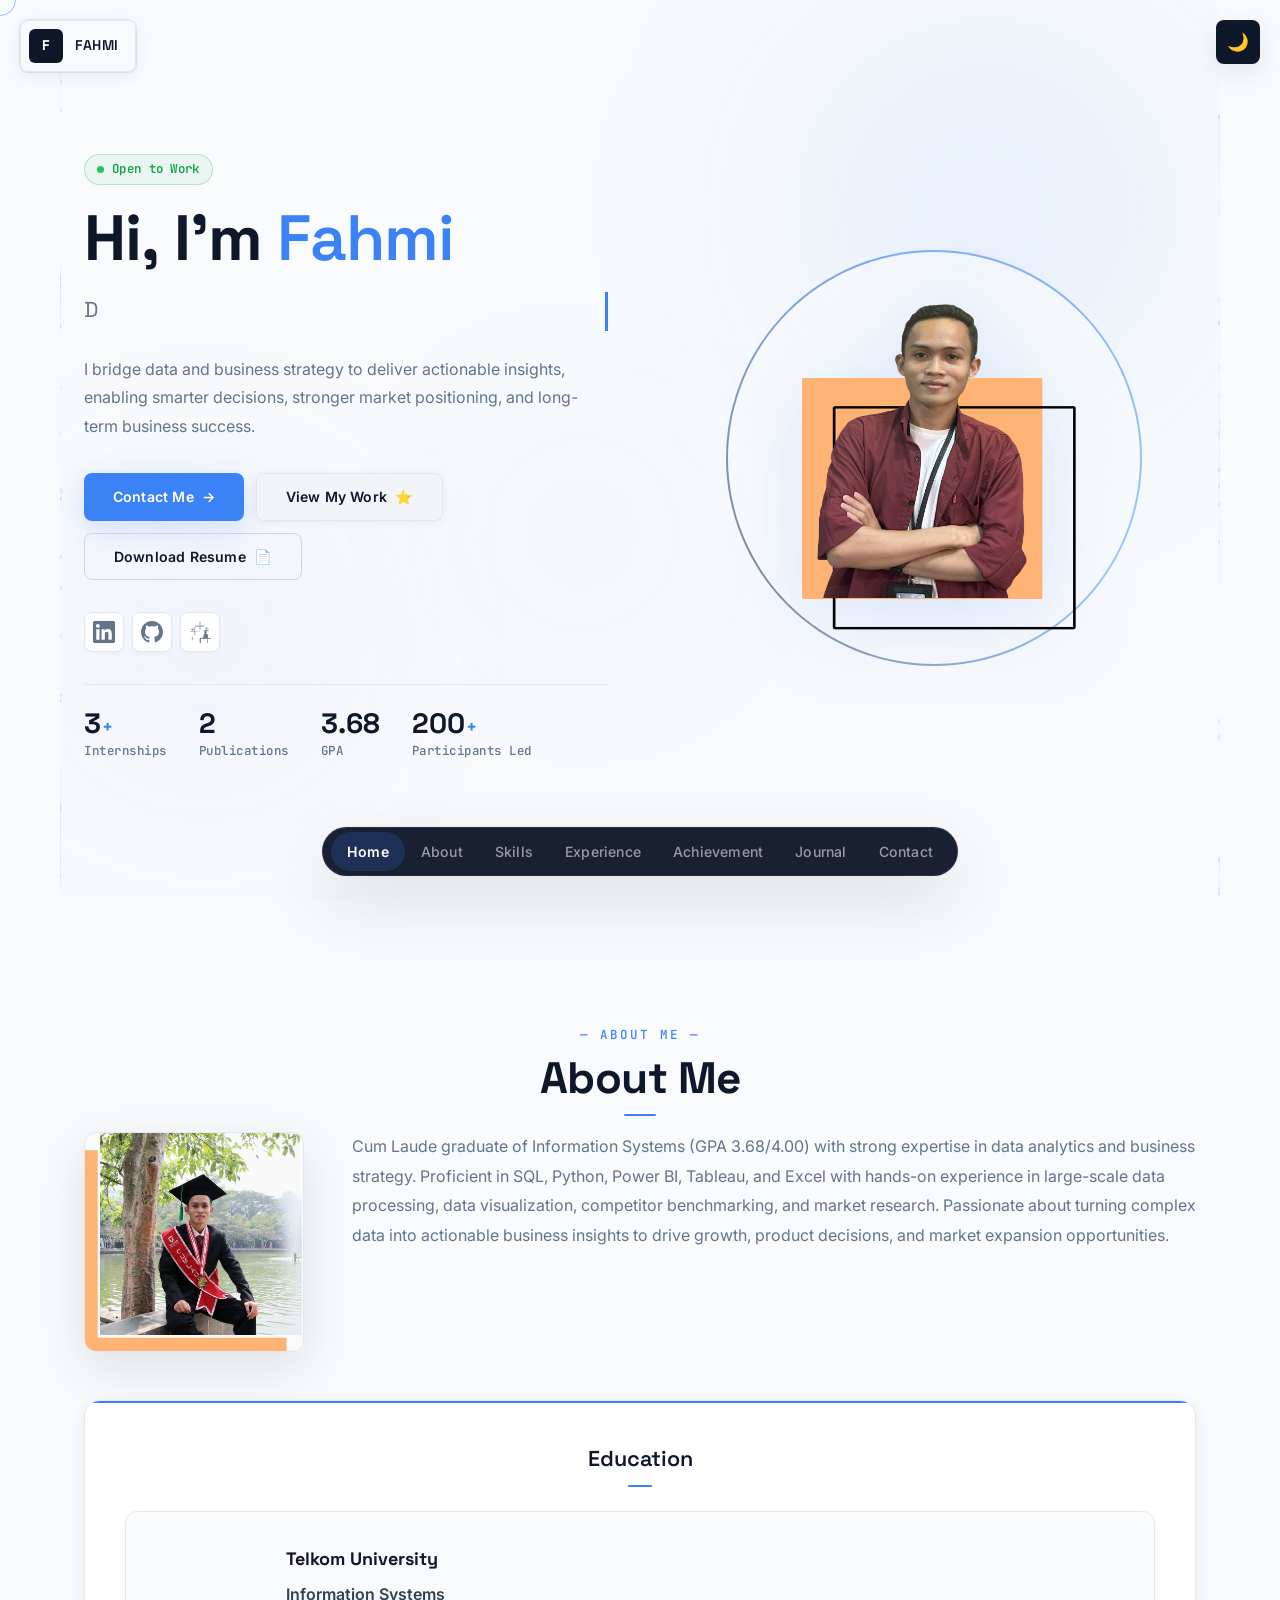
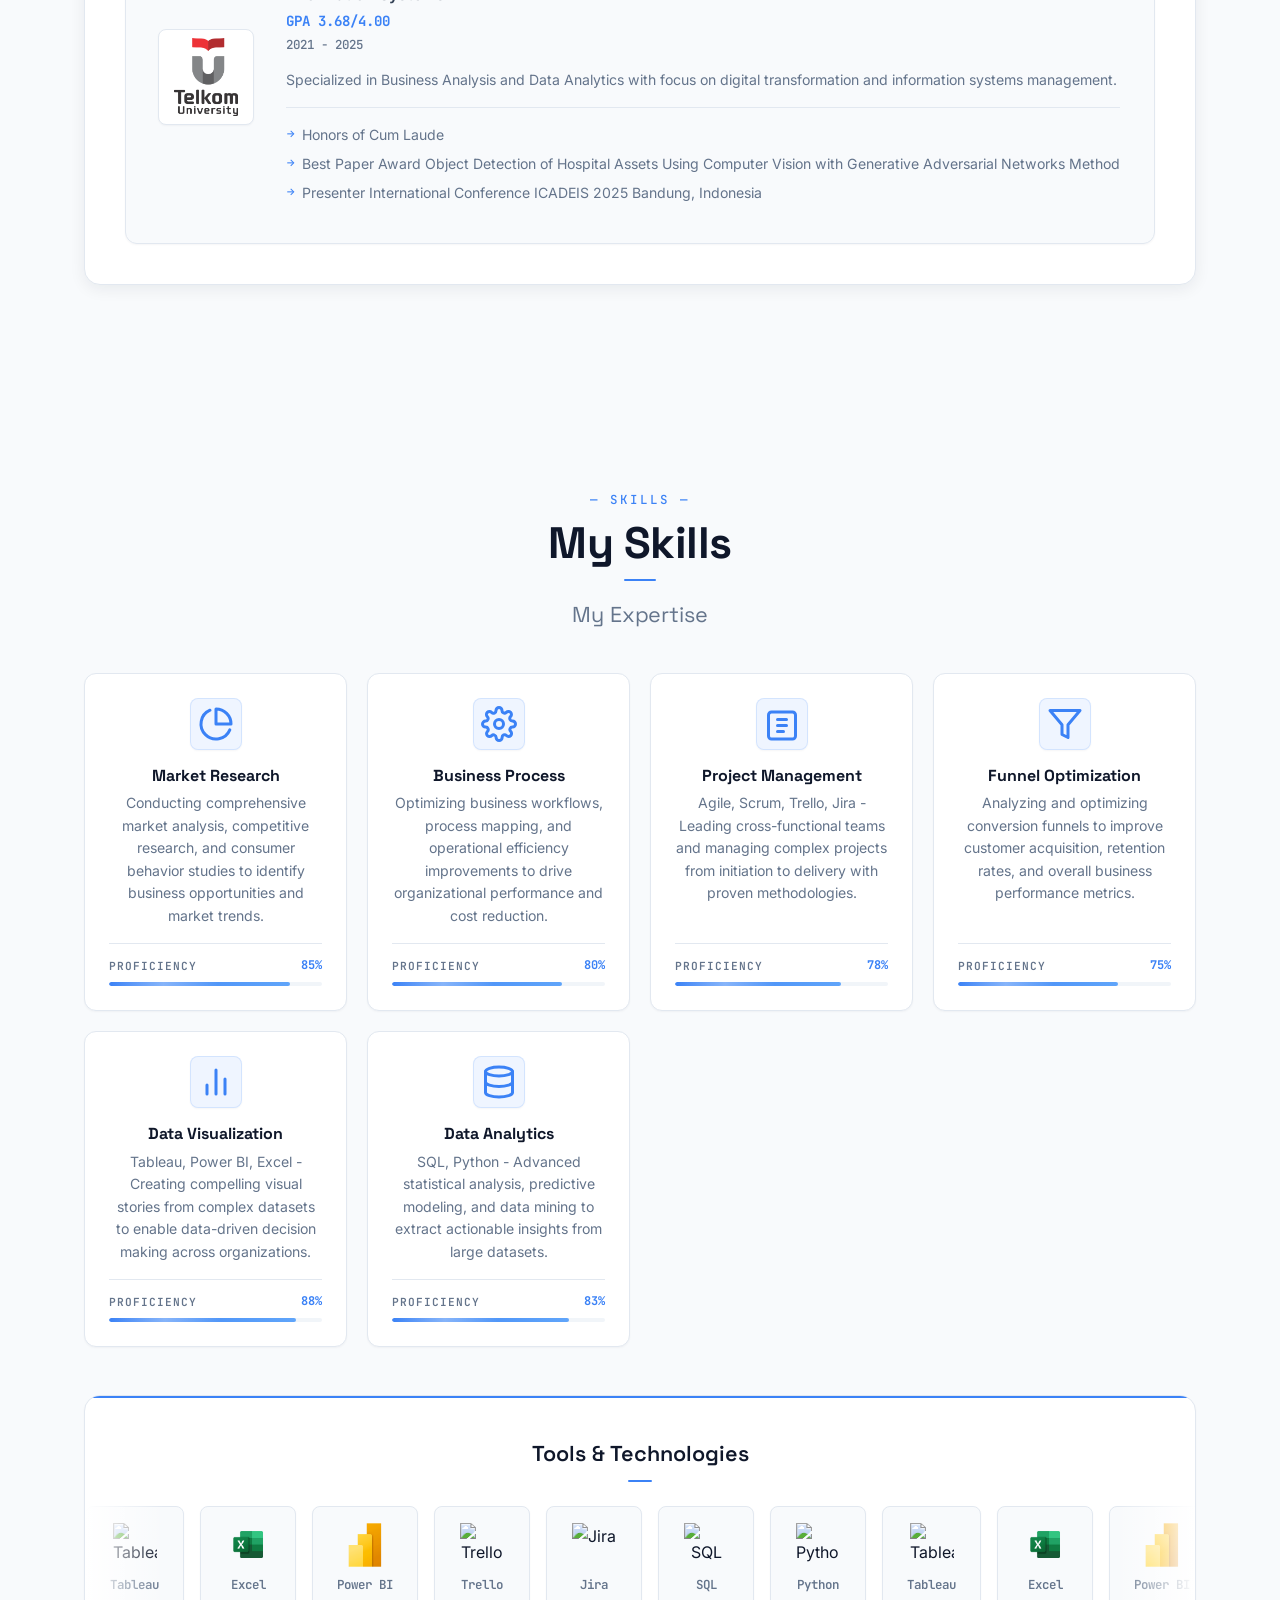
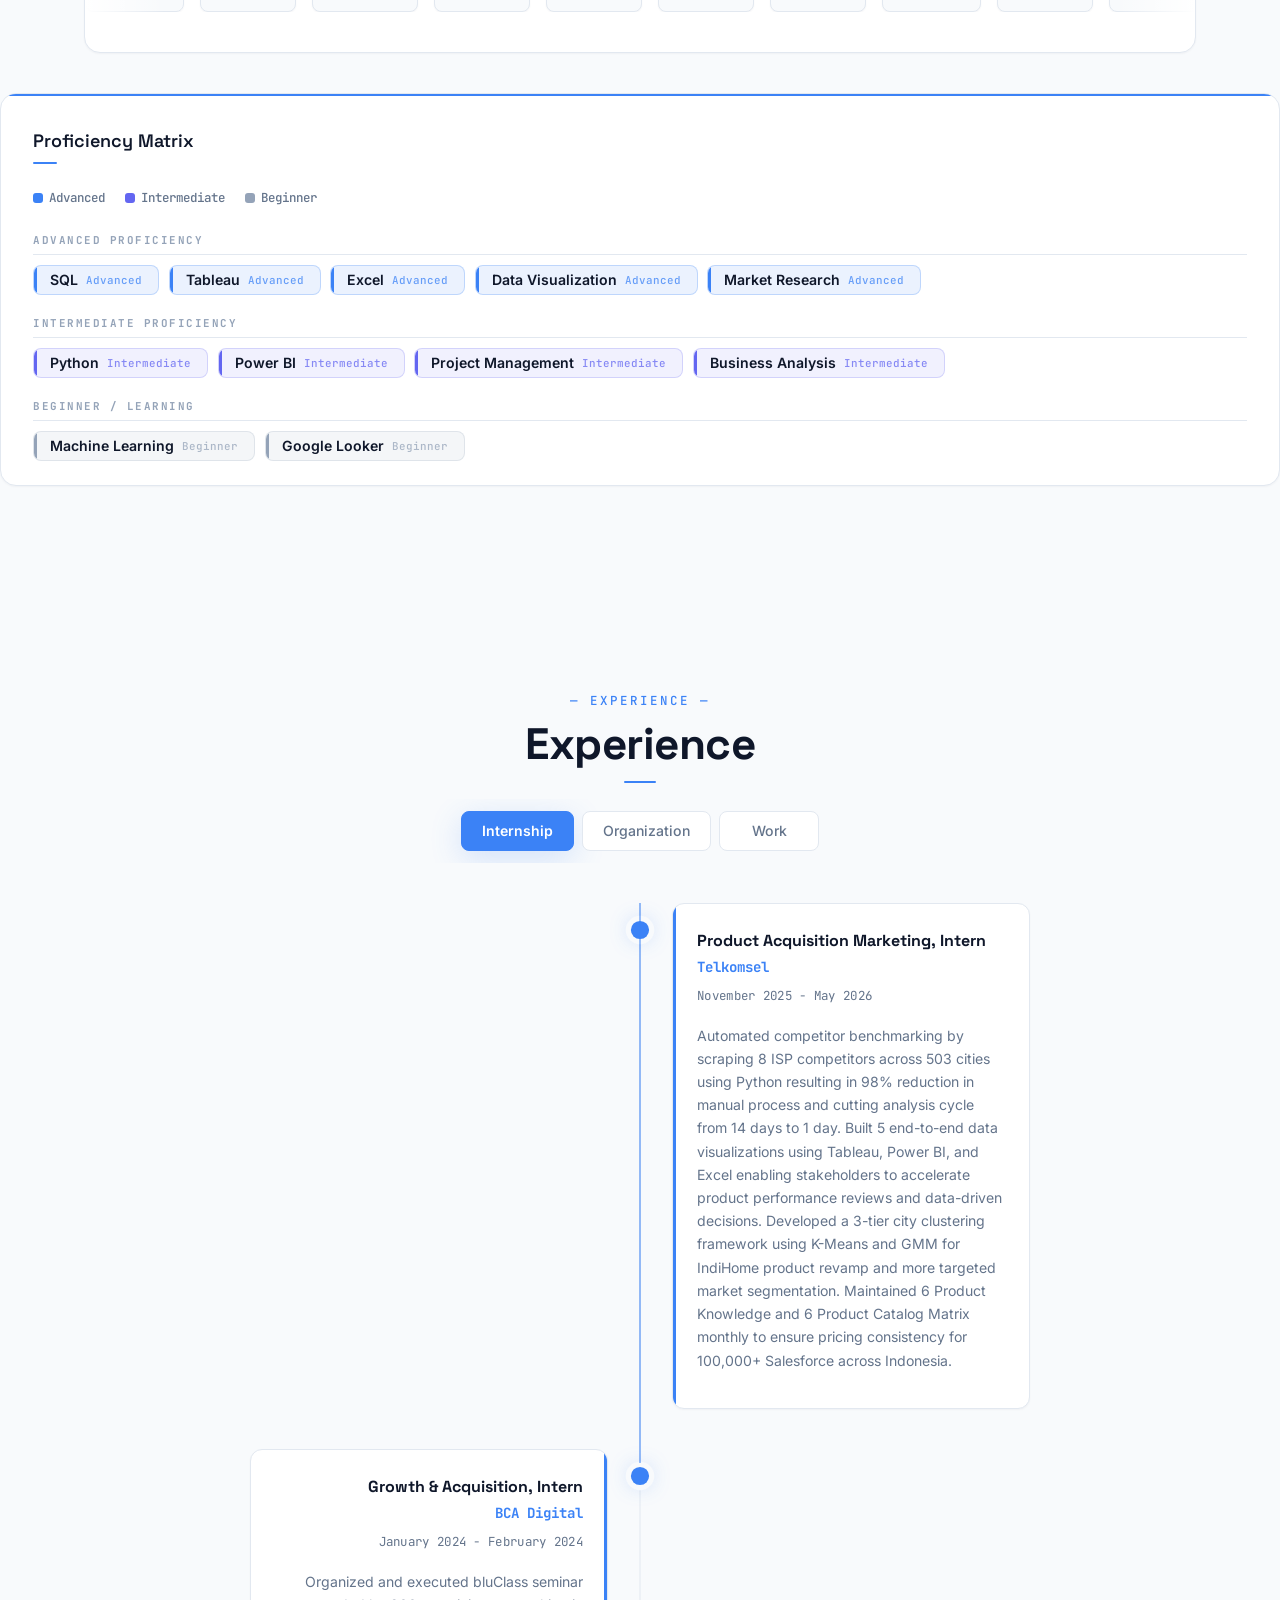
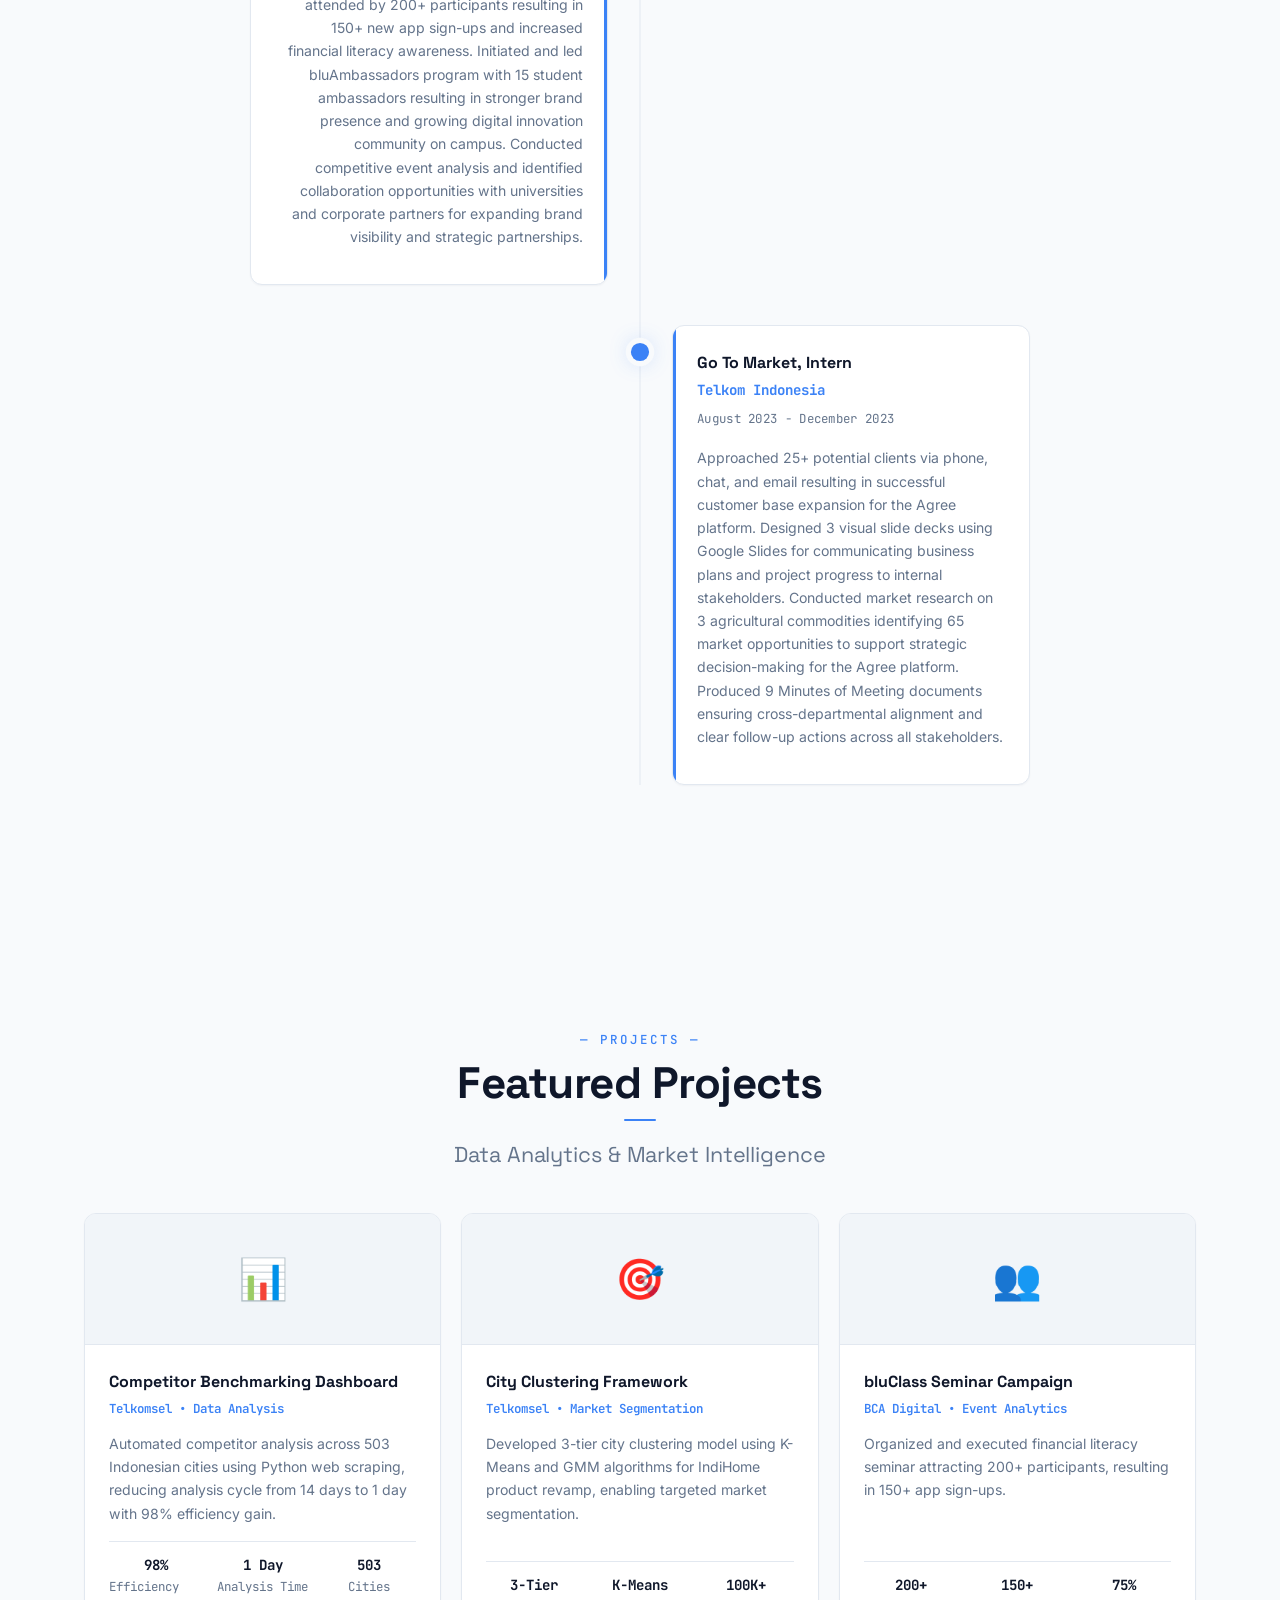
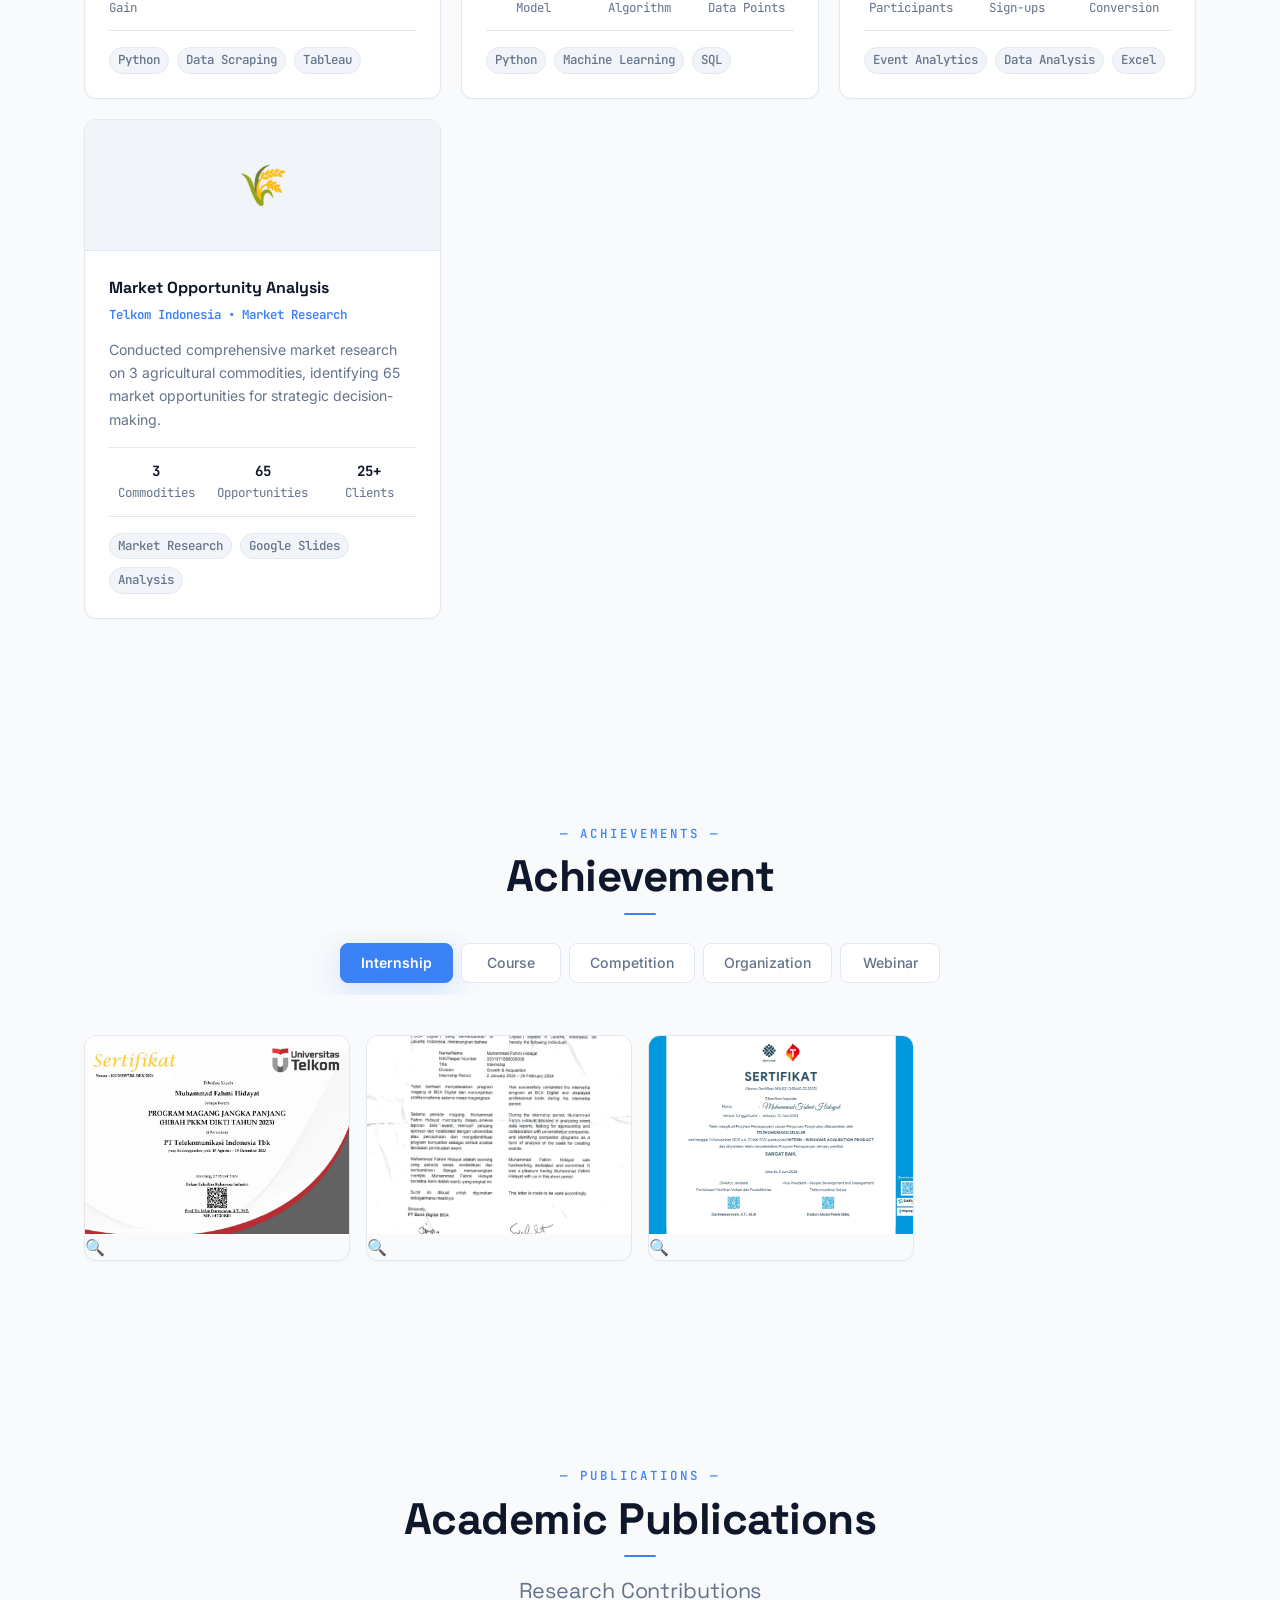
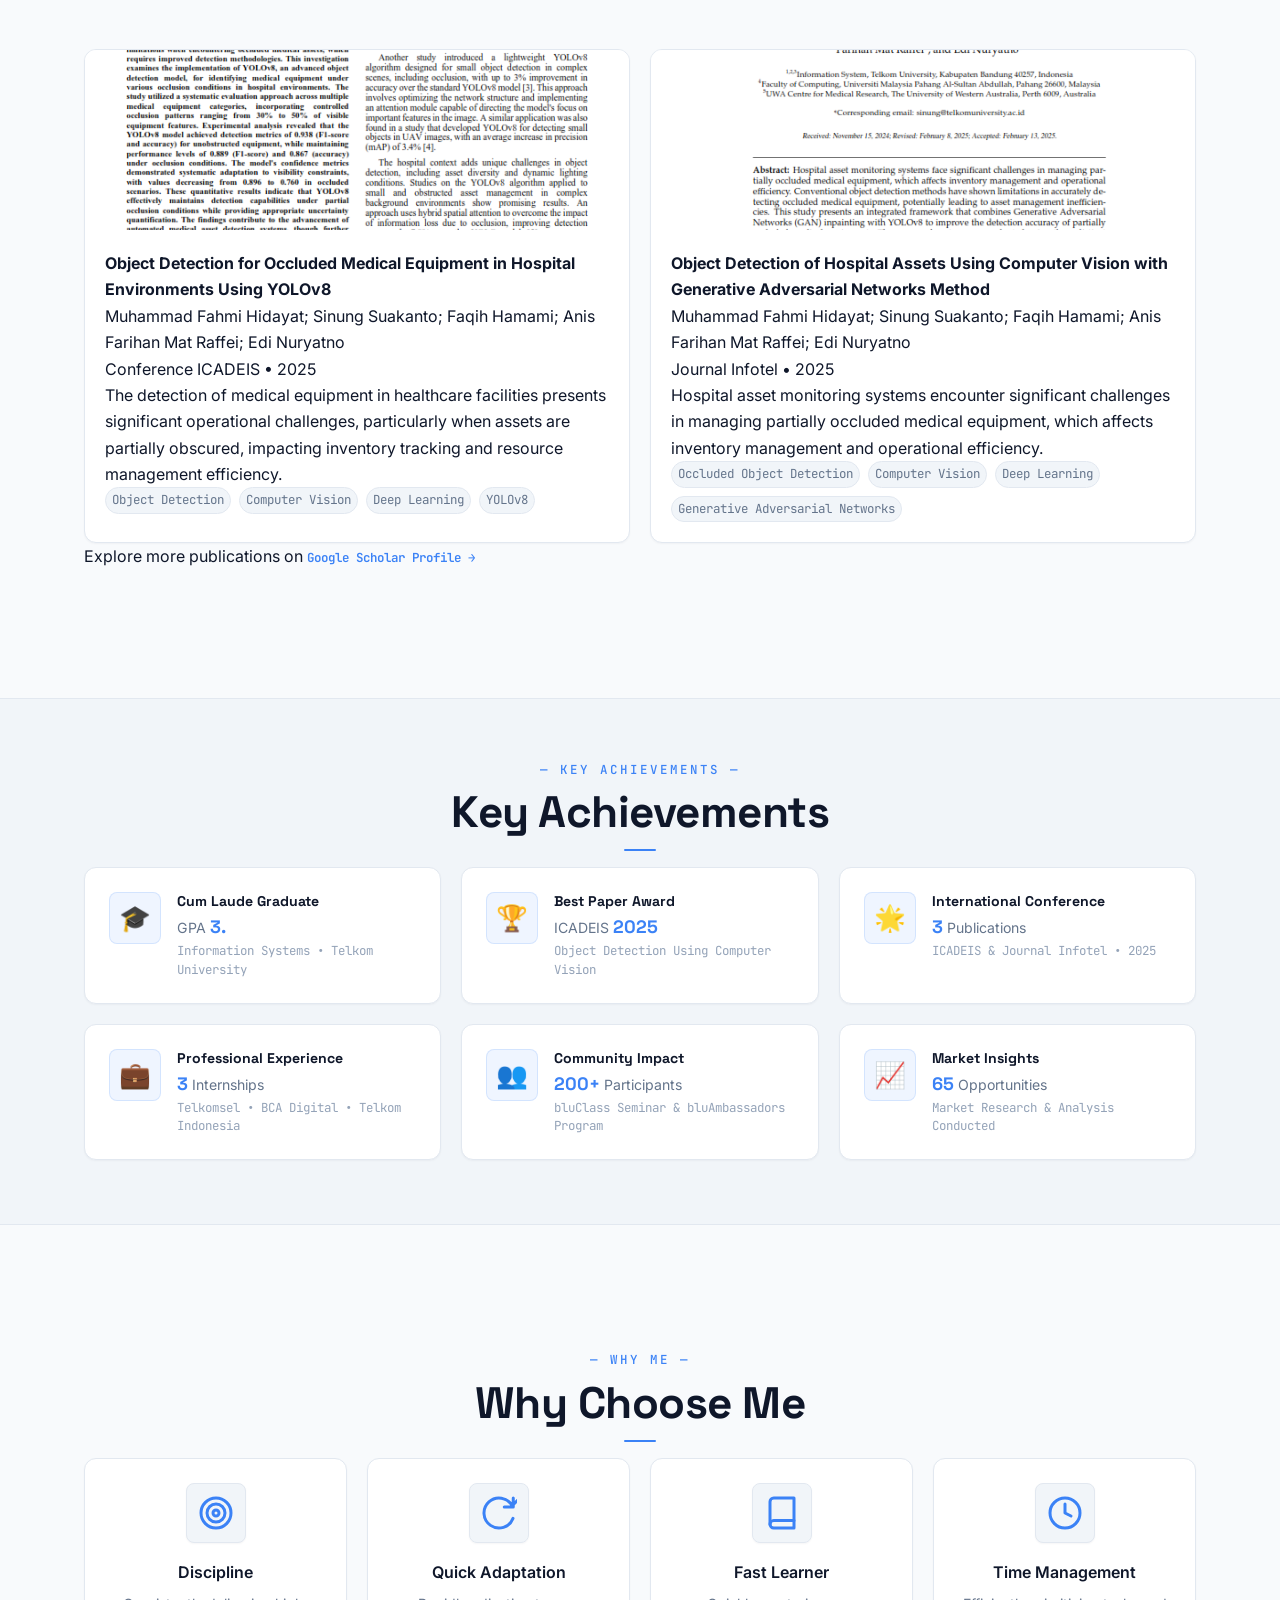
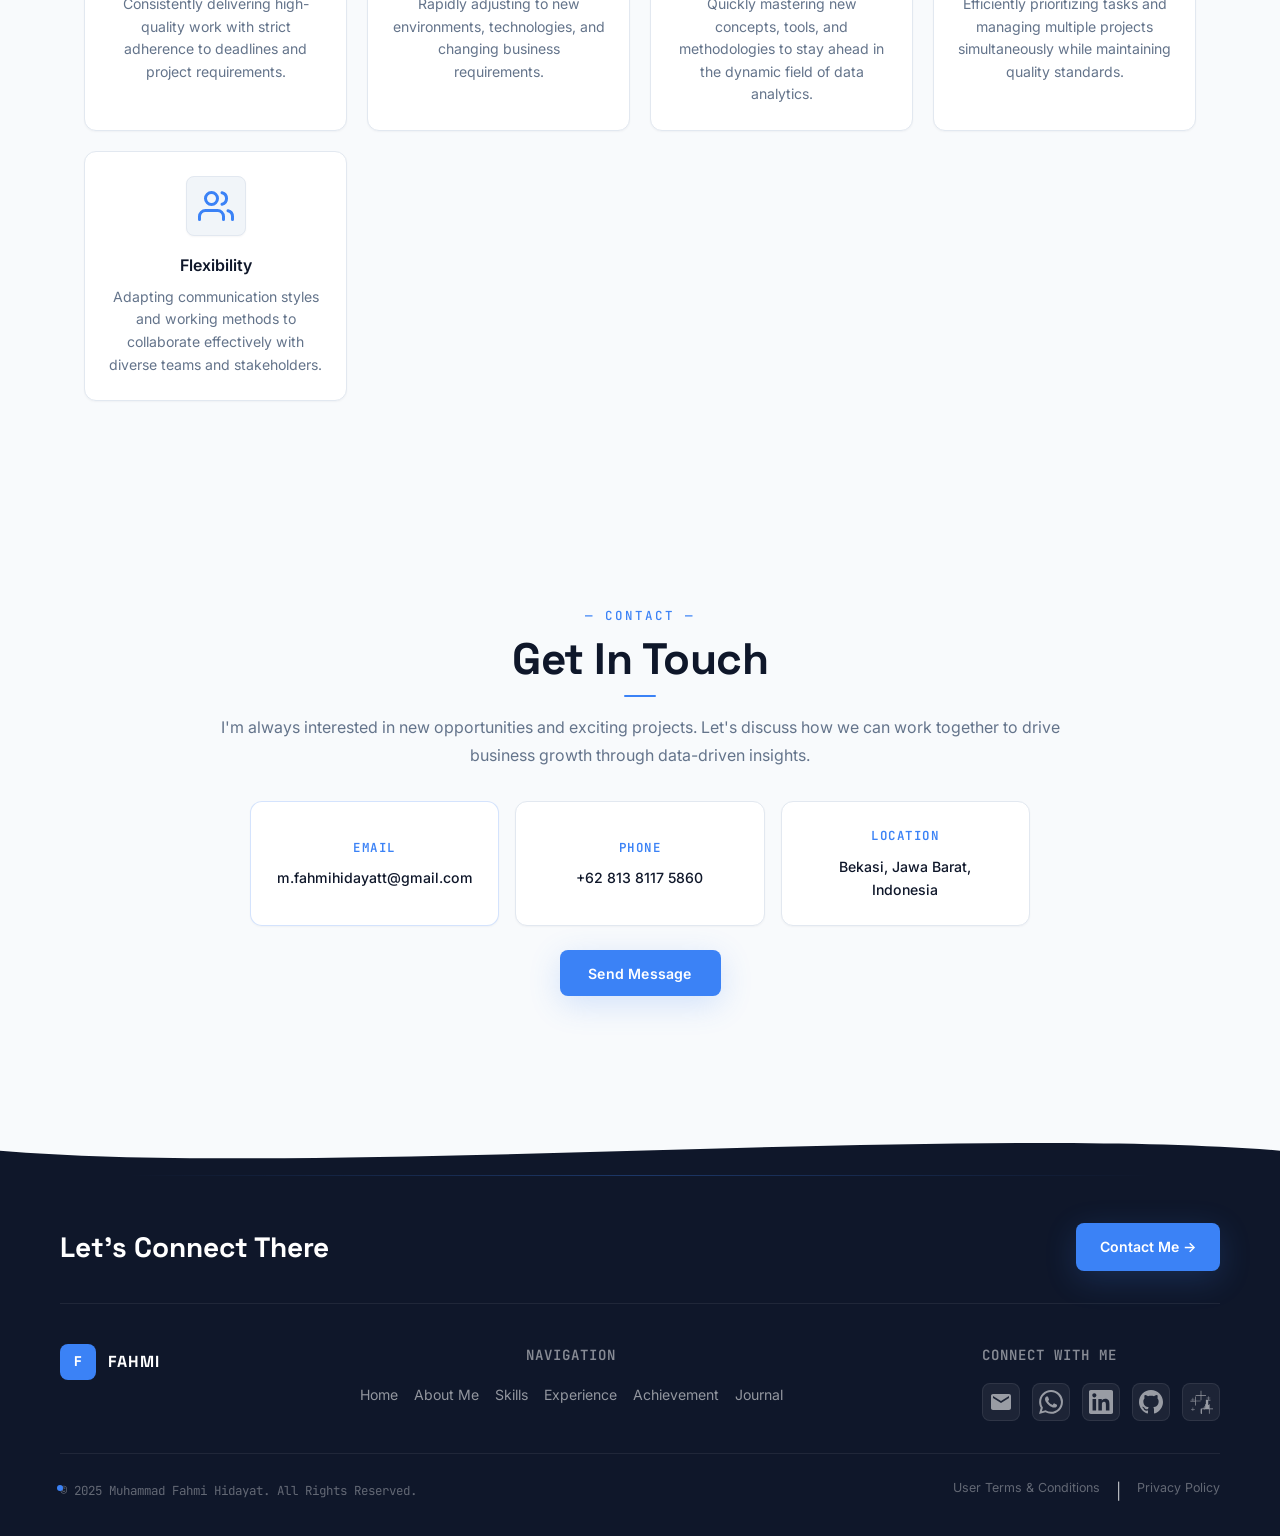
==== commit b9aab129: "Update" ====
--- a/index.html
+++ b/index.html
@@ -14,7 +14,7 @@
     <link rel="stylesheet" href="style.css">
     <link rel="preconnect" href="https://fonts.googleapis.com">
     <link rel="preconnect" href="https://fonts.gstatic.com" crossorigin>
-    <link href="https://fonts.googleapis.com/css2?family=Cormorant+Garamond:ital,wght@0,400;0,600;0,700;1,400;1,600&family=DM+Sans:ital,opsz,wght@0,9..40,300;0,9..40,400;0,9..40,500;0,9..40,600;0,9..40,700;1,9..40,400&display=swap" rel="stylesheet">
+    <link href="https://fonts.googleapis.com/css2?family=Inter:wght@300;400;500;600;700&family=Space+Grotesk:wght@300;400;500;600;700&family=JetBrains+Mono:wght@400;500&display=swap" rel="stylesheet">
 </head>
 <body>
     <!-- Preloader -->
@@ -186,7 +186,7 @@
             <!-- About Me Section -->
             <div class="about-section" id="aboutme">
                 <div class="container">
-                    <h3 class="section-title">About Me</h3>
+                    <h3 class="section-title" data-label="About Me">About Me</h3>
                     <div class="about-content-wrapper">
                         <div class="about-image">
                             <img src="images/about-me.png" alt="About Fahmi" class="about-img">
@@ -223,7 +223,7 @@
             <!-- Skills Section -->
             <div class="skills-section" id="skills">
                 <div class="container">
-                    <h3 class="section-title">My Skills</h3>
+                    <h3 class="section-title" data-label="Skills">My Skills</h3>
                     <h2 class="section-subtitle">My Expertise</h2>
                     
                     <div class="skills-grid">
@@ -345,10 +345,18 @@
                 <!-- Skills Proficiency Matrix -->
                 <div class="skills-matrix-wrapper">
                     <h3 class="subsection-title">Proficiency Matrix</h3>
+
+                    <!-- Legend -->
+                    <div class="matrix-legend">
+                        <div class="legend-item"><span class="legend-dot advanced"></span>Advanced</div>
+                        <div class="legend-item"><span class="legend-dot intermediate"></span>Intermediate</div>
+                        <div class="legend-item"><span class="legend-dot beginner"></span>Beginner</div>
+                    </div>
+
                     <div class="skills-matrix">
-                        <!-- Row 1: Advanced Skills -->
+                        <!-- Advanced -->
                         <div class="matrix-category">
-                            <h4>Advanced Proficiency</h4>
+                            <div class="matrix-category-label">Advanced Proficiency</div>
                             <div class="matrix-row">
                                 <div class="matrix-item advanced">
                                     <span class="skill-name">SQL</span>
@@ -362,12 +370,20 @@
                                     <span class="skill-name">Excel</span>
                                     <span class="skill-level">Advanced</span>
                                 </div>
-                            </div>
-                        </div>
-
-                        <!-- Row 2: Intermediate Skills -->
+                                <div class="matrix-item advanced">
+                                    <span class="skill-name">Data Visualization</span>
+                                    <span class="skill-level">Advanced</span>
+                                </div>
+                                <div class="matrix-item advanced">
+                                    <span class="skill-name">Market Research</span>
+                                    <span class="skill-level">Advanced</span>
+                                </div>
+                            </div>
+                        </div>
+
+                        <!-- Intermediate -->
                         <div class="matrix-category">
-                            <h4>Intermediate Proficiency</h4>
+                            <div class="matrix-category-label">Intermediate Proficiency</div>
                             <div class="matrix-row">
                                 <div class="matrix-item intermediate">
                                     <span class="skill-name">Python</span>
@@ -377,6 +393,29 @@
                                     <span class="skill-name">Power BI</span>
                                     <span class="skill-level">Intermediate</span>
                                 </div>
+                                <div class="matrix-item intermediate">
+                                    <span class="skill-name">Project Management</span>
+                                    <span class="skill-level">Intermediate</span>
+                                </div>
+                                <div class="matrix-item intermediate">
+                                    <span class="skill-name">Business Analysis</span>
+                                    <span class="skill-level">Intermediate</span>
+                                </div>
+                            </div>
+                        </div>
+
+                        <!-- Beginner -->
+                        <div class="matrix-category">
+                            <div class="matrix-category-label">Beginner / Learning</div>
+                            <div class="matrix-row">
+                                <div class="matrix-item beginner">
+                                    <span class="skill-name">Machine Learning</span>
+                                    <span class="skill-level">Beginner</span>
+                                </div>
+                                <div class="matrix-item beginner">
+                                    <span class="skill-name">Google Looker</span>
+                                    <span class="skill-level">Beginner</span>
+                                </div>
                             </div>
                         </div>
                     </div>
@@ -384,7 +423,7 @@
             </div>
             <div class="experience-section" id="experience">
                 <div class="container">
-                    <h3 class="section-title">Experience</h3>
+                    <h3 class="section-title" data-label="Experience">Experience</h3>
                     
                     <div class="experience-tabs">
                         <button class="tab-btn active" onclick="showExperienceTab('internship')" type="button">Internship</button>
@@ -520,7 +559,7 @@
             <!-- Projects Showcase Section -->
             <div class="projects-section" id="projects">
                 <div class="container">
-                    <h3 class="section-title">Featured Projects</h3>
+                    <h3 class="section-title" data-label="Projects">Featured Projects</h3>
                     <h2 class="section-subtitle">Data Analytics & Market Intelligence</h2>
 
                     <div class="projects-grid">
@@ -654,7 +693,7 @@
             <!-- Achievement Section -->
             <div class="achievement-section" id="achievement">
                 <div class="container">
-                    <h3 class="section-title">Achievement</h3>
+                    <h3 class="section-title" data-label="Achievements">Achievement</h3>
                     
                     <div class="achievement-tabs">
                         <button class="achievement-tab-btn active" onclick="showAchievementTab('internship-cert')" type="button">Internship</button>
@@ -892,7 +931,7 @@
             <!-- Journal Section -->
             <div class="journal-section" id="journal">
                 <div class="container">
-                    <h3 class="section-title">Academic Publications</h3>
+                    <h3 class="section-title" data-label="Publications">Academic Publications</h3>
                     <h2 class="section-subtitle">Research Contributions</h2>
                     
                     <div class="journal-grid">
@@ -959,7 +998,7 @@
             <!-- Achievements Highlights Section -->
             <div class="achievements-highlights-section">
                 <div class="container">
-                    <h3 class="section-title">Key Achievements</h3>
+                    <h3 class="section-title" data-label="Key Achievements">Key Achievements</h3>
 
                     <div class="achievements-grid">
                         <!-- Achievement Card 1 -->
@@ -1028,7 +1067,7 @@
             <!-- Why Choose Me Section -->
             <div class="why-choose-section">
                 <div class="container">
-                    <h3 class="section-title">Why Choose Me</h3>
+                    <h3 class="section-title" data-label="Why Me">Why Choose Me</h3>
                     
                     <div class="qualities-grid">
                         <div class="quality-card">
@@ -1094,7 +1133,7 @@
             <!-- Contact Section -->
             <div class="contact-section" id="contact">
                 <div class="container">
-                    <h3 class="section-title">Get In Touch</h3>
+                    <h3 class="section-title" data-label="Contact">Get In Touch</h3>
                     <div class="contact-wrapper">
                         <p>I'm always interested in new opportunities and exciting projects. Let's discuss how we can work together to drive business growth through data-driven insights.</p>
                         <div class="contact-info">
--- a/style.css
+++ b/style.css
@@ -1,154 +1,168 @@
 /* =============================================
-   ROYAL GOLD & MIDNIGHT BLUE — CORPORATE PORTFOLIO
-   Fonts: Cormorant Garamond (display) + DM Sans (body)
-   Palette: Warm Gold #f59e0b ↔ Deep Navy #1e3a8a
+   FAHMI — TECH MINIMALIST PORTFOLIO
+   Palette: Off-White #F8FAFC · Ink #0F172A · Electric Blue #3B82F6
+   Font: Inter (UI) · Space Grotesk (Display) · JetBrains Mono (code/data)
+   Philosophy: Precision, whitespace, restraint — data speaks for itself
    ============================================= */
 
+@import url('https://fonts.googleapis.com/css2?family=Inter:wght@300;400;500;600;700&family=Space+Grotesk:wght@300;400;500;600;700&family=JetBrains+Mono:wght@400;500&display=swap');
+
 :root {
-    /* ---- Core Gold & Navy Palette ---- */
-    --primary:        #d4a017;          /* Deep amber-gold */
-    --primary-bright: #f59e0b;          /* Vivid gold (amber-500) */
-    --primary-dark:   #b8860b;          /* Burnished gold */
-    --primary-light:  #fbbf24;          /* Lighter gold */
-    --primary-pale:   #fef3c7;          /* Cream-gold tint */
-    --primary-glow:   rgba(212,160,23,0.32);
-    --primary-glow-sm:rgba(212,160,23,0.14);
-
-    --navy:           #1e3a8a;          /* Core midnight blue */
-    --navy-dark:      #1e2d5a;          /* Deepest navy */
-    --navy-deeper:    #0f1f4a;          /* Abyss navy */
-    --navy-light:     #2d52b0;          /* Lighter navy */
-    --navy-muted:     #3b5998;          /* Muted blue */
-    --navy-glow:      rgba(30,58,138,0.30);
-    --navy-glow-sm:   rgba(30,58,138,0.12);
+    /* ---- Core Palette ---- */
+    --ink:          #0F172A;
+    --ink-2:        #1E293B;
+    --ink-3:        #334155;
+    --muted:        #64748B;
+    --subtle:       #94A3B8;
+    --border:       #E2E8F0;
+    --border-2:     #CBD5E1;
+    --surface:      #F8FAFC;
+    --surface-2:    #F1F5F9;
+    --surface-3:    #E8EEF6;
+    --white:        #FFFFFF;
+    --accent:       #3B82F6;
+    --accent-dark:  #2563EB;
+    --accent-light: #60A5FA;
+    --accent-glow:  rgba(59, 130, 246, 0.15);
+    --accent-subtle:rgba(59, 130, 246, 0.08);
 
     /* ---- Text ---- */
-    --text-dark:   #1a1208;            /* Deep warm near-black */
-    --text-mid:    #2c1d00;            /* Warm dark brown */
-    --text-light:  #5c4a22;            /* Warm sienna-brown */
-    --text-muted:  #8a7350;            /* Muted gold-brown */
-
-    /* ---- Surfaces — Warm Ivory/Cream ---- */
-    --bg:          #faf7f0;            /* Warm ivory (main bg) */
-    --bg-2:        #f5f0e4;            /* Slightly deeper cream */
-    --bg-3:        #ede8d8;            /* Warm parchment */
-    --bg-card:     rgba(255,252,242,0.72);
-    --bg-blur:     rgba(250,247,240,0.88);
-    --nav-bg:      rgba(15,22,50,0.97); /* Deep navy for navbar */
-    --white:       #fffef8;            /* Warm white */
-    --card-bg:     #fffef8;
-
-    /* ---- Glass ---- */
-    --glass:         rgba(255,252,242,0.50);
-    --glass-border:  rgba(212,160,23,0.14);
-    --glass-dark:    rgba(30,58,138,0.04);
-
-    /* ---- Shadows (gold-warm) ---- */
-    --shadow-xs: 0 1px 2px rgba(90,60,0,0.04);
-    --shadow-sm: 0 2px 8px rgba(90,60,0,0.06);
-    --shadow:    0 8px 24px rgba(90,60,0,0.08);
-    --shadow-md: 0 12px 32px rgba(90,60,0,0.10);
-    --shadow-lg: 0 20px 48px rgba(90,60,0,0.12);
-    --shadow-xl: 0 28px 70px rgba(90,60,0,0.15);
-    --glow:      0 0 0 3px var(--primary-glow-sm), 0 8px 30px var(--primary-glow);
-    --glow-soft: 0 0 40px var(--primary-glow-sm);
-    --glow-navy: 0 0 30px var(--navy-glow), 0 8px 24px rgba(0,0,0,0.06);
-
-    /* ---- Legacy aliases ---- */
-    --violet:      var(--navy);
-    --violet-light:var(--navy-light);
-    --violet-glow: var(--navy-glow);
+    --text-primary:   var(--ink);
+    --text-secondary: var(--ink-3);
+    --text-muted:     var(--muted);
+    --text-subtle:    var(--subtle);
+
+    /* ---- Backgrounds ---- */
+    --bg:          var(--surface);
+    --bg-2:        var(--surface-2);
+    --bg-card:     var(--white);
+    --nav-bg:      rgba(15, 23, 42, 0.96);
+
+    /* ---- Shadows — featherlight ---- */
+    --shadow-xs: 0 1px 2px rgba(15,23,42,0.04);
+    --shadow-sm: 0 1px 8px rgba(15,23,42,0.06);
+    --shadow:    0 4px 16px rgba(15,23,42,0.07);
+    --shadow-md: 0 8px 28px rgba(15,23,42,0.09);
+    --shadow-lg: 0 16px 48px rgba(15,23,42,0.11);
+    --shadow-xl: 0 24px 64px rgba(15,23,42,0.13);
+    --accent-shadow: 0 8px 32px rgba(59,130,246,0.20);
 
     /* ---- Shape ---- */
-    --radius:     14px;
-    --radius-lg:  20px;
-    --radius-xl:  28px;
+    --radius:     8px;
+    --radius-lg:  12px;
+    --radius-xl:  16px;
     --radius-pill:999px;
 
     /* ---- Motion ---- */
     --ease:        cubic-bezier(0.16, 1, 0.3, 1);
     --ease-spring: cubic-bezier(0.34, 1.56, 0.64, 1);
     --t-fast:  0.15s var(--ease);
-    --t:       0.3s  var(--ease);
-    --t-slow:  0.6s  var(--ease);
-    --transition: var(--t);
-
-    /* ---- Legacy ---- */
-    --primary-color:    var(--primary);
-    --accent-color:     var(--primary-light);
-    --border-radius:    var(--radius);
-    --border-radius-lg: var(--radius-lg);
+    --t:       0.25s var(--ease);
+    --t-slow:  0.5s  var(--ease);
 
     /* ---- Typography ---- */
-    --font-display: 'Cormorant Garamond', 'Garamond', Georgia, serif;
-    --font-family:  'DM Sans', 'Plus Jakarta Sans', system-ui, sans-serif;
-    --fs-xs:   clamp(0.72rem, 1.8vw, 0.8rem);
-    --fs-sm:   clamp(0.82rem, 2vw, 0.92rem);
-    --fs-base: clamp(0.95rem, 2.5vw, 1.05rem);
-    --fs-lg:   clamp(1.05rem, 3vw, 1.2rem);
-    --fs-xl:   clamp(1.2rem, 4vw, 1.45rem);
-    --fs-2xl:  clamp(1.45rem, 5vw, 1.9rem);
-    --fs-3xl:  clamp(1.9rem, 6vw, 2.8rem);
-    --fs-4xl:  clamp(2.4rem, 8vw, 4.5rem);
+    --font-display: 'Space Grotesk', system-ui, sans-serif;
+    --font-family:  'Inter', system-ui, sans-serif;
+    --font-mono:    'JetBrains Mono', 'Fira Code', monospace;
+    --fs-xs:   clamp(0.70rem, 1.8vw, 0.78rem);
+    --fs-sm:   clamp(0.82rem, 2vw, 0.88rem);
+    --fs-base: clamp(0.90rem, 2.5vw, 1.00rem);
+    --fs-lg:   clamp(1.00rem, 3vw, 1.125rem);
+    --fs-xl:   clamp(1.125rem, 4vw, 1.35rem);
+    --fs-2xl:  clamp(1.35rem, 5vw, 1.75rem);
+    --fs-3xl:  clamp(1.75rem, 6vw, 2.5rem);
+    --fs-4xl:  clamp(2.4rem, 8vw, 4rem);
 
     /* ---- Spacing ---- */
     --space-1:  0.25rem; --space-2:  0.5rem;  --space-3: 0.75rem;
     --space-4:  1rem;    --space-5:  1.25rem; --space-6: 1.5rem;
     --space-8:  2rem;    --space-10: 2.5rem;  --space-12: 3rem;
     --space-16: 4rem;    --space-20: 5rem;    --space-24: 6rem;
-}
-
-/* ---- Dark Theme — Midnight Navy ---- */
+
+    /* Legacy aliases for JS */
+    --primary:        var(--accent);
+    --primary-bright: var(--accent);
+    --primary-dark:   var(--accent-dark);
+    --primary-light:  var(--accent-light);
+    --primary-pale:   var(--accent-subtle);
+    --primary-glow:   var(--accent-glow);
+    --primary-glow-sm:var(--accent-subtle);
+    --navy:           var(--ink);
+    --navy-dark:      var(--ink-2);
+    --navy-light:     var(--accent);
+    --violet:         var(--ink-2);
+    --violet-light:   var(--ink-3);
+    --violet-glow:    rgba(59,130,246,0.15);
+    --text-dark:      var(--ink);
+    --text-mid:       var(--ink-3);
+    --text-light:     var(--muted);
+    --bg-3:           var(--surface-3);
+    --bg-blur:        rgba(248,250,252,0.92);
+    --card-bg:        var(--white);
+    --glass:          rgba(248,250,252,0.72);
+    --glass-border:   var(--border);
+    --glow:           0 0 0 3px rgba(59,130,246,0.10), var(--accent-shadow);
+    --glow-soft:      0 0 32px rgba(59,130,246,0.12);
+    --glow-navy:      var(--accent-shadow);
+    --border-radius:    var(--radius);
+    --border-radius-lg: var(--radius-lg);
+    --transition: var(--t);
+}
+
+/* ---- Dark Theme ---- */
 .dark-theme {
-    --text-dark:   #f5e9c8;            /* Warm cream */
-    --text-mid:    #ddc98e;            /* Muted gold */
-    --text-light:  #b89b5e;            /* Warm gold-grey */
-    --text-muted:  #7a6640;            /* Deep muted gold */
-
-    --bg:          #060d1e;            /* Near-black midnight navy */
-    --bg-2:        #0c1630;            /* Deep navy */
-    --bg-3:        #101e3e;            /* Mid-deep navy */
-    --bg-card:     rgba(12,22,52,0.60);
-    --bg-blur:     rgba(6,13,30,0.90);
-    --nav-bg:      rgba(3,7,18,0.98);
-    --white:       #080e22;
-    --card-bg:     #0a1428;
-    --glass:       rgba(212,160,23,0.05);
-    --glass-border:rgba(212,160,23,0.13);
-    --shadow-xs: 0 1px 2px rgba(0,0,0,0.45);
-    --shadow-sm: 0 2px 8px rgba(0,0,0,0.55);
-    --shadow:    0 8px 30px rgba(0,0,0,0.60);
-    --shadow-md: 0 12px 38px rgba(0,0,0,0.65);
-    --shadow-lg: 0 20px 58px rgba(0,0,0,0.70);
-    --shadow-xl: 0 28px 80px rgba(0,0,0,0.75);
-}
-
-/* ============================================
-   GOOGLE FONTS IMPORT — load in HTML or via @import
-   ============================================ */
-@import url('https://fonts.googleapis.com/css2?family=Cormorant+Garamond:ital,wght@0,400;0,600;0,700;1,400;1,600&family=DM+Sans:ital,opsz,wght@0,9..40,300;0,9..40,400;0,9..40,500;0,9..40,600;0,9..40,700;1,9..40,400&display=swap');
+    --ink:          #F8FAFC;
+    --ink-2:        #E2E8F0;
+    --ink-3:        #CBD5E1;
+    --muted:        #94A3B8;
+    --subtle:       #64748B;
+    --border:       rgba(255,255,255,0.09);
+    --border-2:     rgba(255,255,255,0.14);
+    --surface:      #070B14;
+    --surface-2:    #0D1424;
+    --surface-3:    #121C30;
+    --white:        #0D1424;
+    --bg:           #070B14;
+    --bg-2:         #0D1424;
+    --bg-card:      #0D1424;
+    --nav-bg:       rgba(7, 11, 20, 0.98);
+    --text-dark:    #F8FAFC;
+    --text-mid:     #CBD5E1;
+    --text-light:   #94A3B8;
+    --text-muted:   #64748B;
+    --card-bg:      #0D1424;
+    --glass:        rgba(59,130,246,0.04);
+    --glass-border: rgba(255,255,255,0.07);
+    --bg-blur:      rgba(7,11,20,0.94);
+    --bg-3:         #121C30;
+    --shadow-xs: 0 1px 2px rgba(0,0,0,0.5);
+    --shadow-sm: 0 1px 8px rgba(0,0,0,0.55);
+    --shadow:    0 4px 16px rgba(0,0,0,0.6);
+    --shadow-md: 0 8px 28px rgba(0,0,0,0.65);
+    --shadow-lg: 0 16px 48px rgba(0,0,0,0.70);
+    --shadow-xl: 0 24px 64px rgba(0,0,0,0.75);
+    --accent-shadow: 0 8px 32px rgba(59,130,246,0.25);
+    --glow:           0 0 0 3px rgba(59,130,246,0.12), var(--accent-shadow);
+    --glow-soft:      0 0 32px rgba(59,130,246,0.16);
+    --glow-navy:      var(--accent-shadow);
+}
 
 /* ============================================
    RESET & BASE
    ============================================ */
 *, *::before, *::after { margin:0; padding:0; box-sizing:border-box; }
-
 html { scroll-behavior: smooth; }
 
 body {
     font-family: var(--font-family);
-    line-height: 1.68;
-    color: var(--text-dark);
+    line-height: 1.65;
+    color: var(--ink);
     background: var(--bg);
     font-size: var(--fs-base);
     overflow-x: hidden;
-    transition: background-color 0.4s var(--ease), color 0.4s var(--ease);
-    /* Subtle parchment texture in light mode */
-    background-image: url("data:image/svg+xml,%3Csvg xmlns='http://www.w3.org/2000/svg' width='400' height='400'%3E%3Cfilter id='noise'%3E%3CfeTurbulence type='fractalNoise' baseFrequency='0.65' numOctaves='3' stitchTiles='stitch'/%3E%3CfeColorMatrix type='saturate' values='0'/%3E%3C/filter%3E%3Crect width='400' height='400' filter='url(%23noise)' opacity='0.018'/%3E%3C/svg%3E");
-}
-.dark-theme body,
-.dark-theme {
-    background-image: url("data:image/svg+xml,%3Csvg xmlns='http://www.w3.org/2000/svg' width='400' height='400'%3E%3Cfilter id='noise'%3E%3CfeTurbulence type='fractalNoise' baseFrequency='0.65' numOctaves='3' stitchTiles='stitch'/%3E%3CfeColorMatrix type='saturate' values='0'/%3E%3C/filter%3E%3Crect width='400' height='400' filter='url(%23noise)' opacity='0.03'/%3E%3C/svg%3E");
+    transition: background-color 0.35s var(--ease), color 0.35s var(--ease);
+    -webkit-font-smoothing: antialiased;
+    -moz-osx-font-smoothing: grayscale;
 }
 
 body.custom-cursor-active { cursor: none; }
@@ -165,42 +179,35 @@
 body.custom-cursor-active .theme-toggle,
 body.custom-cursor-active .fixed-logo a { cursor: none !important; }
 
-/* ---- Custom Cursor — Gold ring ---- */
+/* ---- Custom Cursor ---- */
 .cursor-dot {
-    width: 8px; height: 8px;
-    background-color: var(--primary-bright);
+    width: 6px; height: 6px;
+    background-color: var(--accent);
     border-radius: 50%;
     position: fixed;
     transform: translate(-50%, -50%);
     pointer-events: none;
     z-index: 99999;
-    transition: width 0.22s var(--ease), height 0.22s var(--ease), background-color 0.22s var(--ease);
-    box-shadow: 0 0 12px var(--primary-glow);
+    transition: width 0.2s var(--ease), height 0.2s var(--ease);
     display: none;
 }
 .cursor-outline {
-    width: 36px; height: 36px;
-    border: 1.5px solid var(--navy);
+    width: 32px; height: 32px;
+    border: 1.5px solid var(--accent);
     border-radius: 50%;
     position: fixed;
     transform: translate(-50%, -50%);
     pointer-events: none;
     z-index: 99998;
-    transition: width 0.28s var(--ease), height 0.28s var(--ease), border-color 0.28s var(--ease), background-color 0.28s var(--ease);
+    opacity: 0.5;
+    transition: width 0.25s var(--ease), height 0.25s var(--ease), opacity 0.25s;
     display: none;
 }
 body.custom-cursor-active .cursor-dot,
 body.custom-cursor-active .cursor-outline { display: block; }
-body.cursor-hover .cursor-dot {
-    width: 4px; height: 4px;
-    background-color: var(--navy);
-}
-body.cursor-hover .cursor-outline {
-    width: 54px; height: 54px;
-    border-color: var(--primary);
-    background-color: rgba(212,160,23,0.07);
-    backdrop-filter: blur(2px);
-}
+body.cursor-hover .cursor-dot { width: 4px; height: 4px; }
+body.cursor-hover .cursor-outline { width: 48px; height: 48px; opacity: 0.3; }
+
 @media (max-width: 899px) {
     body.custom-cursor-active { cursor: auto; }
     body.custom-cursor-active a,
@@ -210,46 +217,38 @@
     .cursor-dot, .cursor-outline { display: none !important; }
 }
 
-/* Spotlight hover glow — gold */
+/* Spotlight tilt — subtle blue */
 .skill-card, .quality-card, .contact-item, .education-card, .experience-card, .journal-item {
     position: relative;
 }
-.skill-card::after, .quality-card::after, .contact-item::after, .education-card::after, .experience-card::after, .journal-item::after {
+.skill-card::after, .quality-card::after, .contact-item::after,
+.education-card::after, .experience-card::after, .journal-item::after {
     content: '';
-    position: absolute;
-    inset: -1px;
-    background: radial-gradient(350px circle at var(--mouse-x, 0px) var(--mouse-y, 0px), rgba(212,160,23,0.10) 0%, rgba(30,58,138,0.06) 40%, transparent 70%);
-    z-index: 1;
-    opacity: 0;
-    transition: opacity 0.4s var(--ease);
-    pointer-events: none;
-    border-radius: inherit;
+    position: absolute; inset: -1px;
+    background: radial-gradient(280px circle at var(--mouse-x, 0px) var(--mouse-y, 0px),
+        rgba(59,130,246,0.07) 0%, transparent 65%);
+    z-index: 1; opacity: 0;
+    transition: opacity 0.35s var(--ease);
+    pointer-events: none; border-radius: inherit;
 }
 .skill-card:hover::after, .quality-card:hover::after, .contact-item:hover::after,
 .education-card:hover::after, .experience-card:hover::after, .journal-item:hover::after { opacity: 1; }
-.skill-card > *, .quality-card > *, .contact-item > *, .education-card > *, .experience-card > *, .journal-item > * {
-    position: relative;
-    z-index: 2;
+.skill-card > *, .quality-card > *, .contact-item > *,
+.education-card > *, .experience-card > *, .journal-item > * {
+    position: relative; z-index: 2;
 }
 
 .skill-icon svg, .quality-icon svg {
-    stroke: var(--primary);
-    transition: stroke 0.4s var(--ease), transform 0.4s var(--ease);
+    stroke: var(--accent);
+    transition: stroke 0.3s var(--ease), transform 0.3s var(--ease);
 }
 .skill-card:hover .skill-icon svg, .quality-card:hover .quality-icon svg {
-    stroke: #ffffff;
-    transform: scale(1.1) rotate(6deg);
-    filter: drop-shadow(0 0 6px rgba(255,255,255,0.4));
-}
-
-.container {
-    max-width: 1200px;
-    margin: 0 auto;
-    padding: 0 var(--space-6);
-}
-
+    stroke: #fff; transform: scale(1.08);
+}
+
+.container { max-width: 1160px; margin: 0 auto; padding: 0 var(--space-6); }
 img { max-width: 100%; display: block; }
-a   { color: inherit; }
+a { color: inherit; }
 
 /* ============================================
    PARTICLES CANVAS
@@ -257,89 +256,75 @@
 #particles-canvas {
     position: absolute; inset: 0;
     width: 100%; height: 100%;
-    pointer-events: none;
-    z-index: 0;
-    opacity: 0.45;
-}
-
-/* ============================================
-   GRADIENT MESH BLOBS — Gold & Navy
+    pointer-events: none; z-index: 0; opacity: 0.35;
+}
+
+/* ============================================
+   HERO BLOBS — muted blue
    ============================================ */
 .hero-blob {
-    position: absolute;
-    border-radius: 50%;
-    filter: blur(90px);
-    pointer-events: none;
-    z-index: 0;
-    animation: blobFloat 12s ease-in-out infinite;
+    position: absolute; border-radius: 50%;
+    filter: blur(100px); pointer-events: none; z-index: 0;
+    animation: blobFloat 14s ease-in-out infinite;
 }
 .hero-blob-1 {
-    width: clamp(300px,50vw,600px);
-    height: clamp(300px,50vw,600px);
-    background: radial-gradient(circle, rgba(212,160,23,0.22) 0%, transparent 70%);
-    top: -10%; right: -5%;
-    animation-delay: 0s;
+    width: clamp(300px,48vw,560px); height: clamp(300px,48vw,560px);
+    background: radial-gradient(circle, rgba(59,130,246,0.14) 0%, transparent 70%);
+    top: -8%; right: -4%; animation-delay: 0s;
 }
 .hero-blob-2 {
-    width: clamp(200px,35vw,440px);
-    height: clamp(200px,35vw,440px);
-    background: radial-gradient(circle, rgba(30,58,138,0.18) 0%, transparent 70%);
-    bottom: 5%; left: -5%;
-    animation-delay: -5s;
+    width: clamp(180px,30vw,380px); height: clamp(180px,30vw,380px);
+    background: radial-gradient(circle, rgba(99,102,241,0.10) 0%, transparent 70%);
+    bottom: 8%; left: -4%; animation-delay: -6s;
 }
 .hero-blob-3 {
-    width: clamp(150px,25vw,320px);
-    height: clamp(150px,25vw,320px);
-    background: radial-gradient(circle, rgba(245,158,11,0.16) 0%, transparent 70%);
-    top: 40%; left: 32%;
-    animation-delay: -8s;
-}
-
-/* ============================================
-   PRELOADER — Royal Crest Style
+    width: clamp(120px,20vw,260px); height: clamp(120px,20vw,260px);
+    background: radial-gradient(circle, rgba(59,130,246,0.09) 0%, transparent 70%);
+    top: 45%; left: 34%; animation-delay: -9s;
+}
+
+/* ============================================
+   PRELOADER
    ============================================ */
 .preloader {
     position: fixed; inset: 0;
-    background: linear-gradient(145deg, #faf7f0 0%, #f0ead8 100%);
+    background: var(--surface);
     display: flex; justify-content: center; align-items: center;
     z-index: 9999;
     transition: opacity 0.6s var(--ease), visibility 0.6s var(--ease);
 }
-.dark-theme .preloader {
-    background: linear-gradient(145deg, #060d1e 0%, #0c1630 100%);
-}
+.dark-theme .preloader { background: #070B14; }
 .preloader.fade-out { opacity:0; visibility:hidden; }
-.preloader-content { text-align:center; }
+.preloader-content { text-align: center; }
 .logo-preloader { margin-bottom: var(--space-8); }
 .logo-icon-preloader {
-    width: 88px; height: 88px;
-    background: linear-gradient(135deg, var(--primary-bright), var(--navy));
-    border-radius: 50%;
+    width: 72px; height: 72px;
+    background: var(--ink);
+    border-radius: var(--radius-lg);
     display: flex; align-items: center; justify-content: center;
-    color: #fff;
-    font-weight: 700;
-    font-size: var(--fs-2xl);
-    font-family: var(--font-display);
-    margin: 0 auto;
-    box-shadow: 0 0 0 6px rgba(212,160,23,0.15), 0 12px 40px rgba(212,160,23,0.35);
+    color: #fff; font-weight: 700; font-size: var(--fs-2xl);
+    font-family: var(--font-display); margin: 0 auto;
+    box-shadow: var(--accent-shadow);
     animation: preloaderPulse 2s ease-in-out infinite;
-    border: 2px solid rgba(255,255,255,0.2);
-}
+    position: relative; overflow: hidden;
+}
+.logo-icon-preloader::after {
+    content: '';
+    position: absolute; bottom: 0; left: 0; right: 0; height: 3px;
+    background: var(--accent);
+}
+.dark-theme .logo-icon-preloader { background: var(--accent); }
 .loading-bar {
-    width: 240px; height: 2px;
-    background: rgba(212,160,23,0.18);
-    border-radius: 99px;
-    overflow: hidden;
+    width: 200px; height: 1px;
+    background: var(--border);
+    border-radius: 99px; overflow: hidden;
     margin: var(--space-8) auto 0;
 }
 .loading-fill {
     height: 100%;
-    background: linear-gradient(90deg, var(--navy), var(--primary-bright), var(--navy));
-    background-size: 200% 100%;
-    border-radius: 99px;
-    width: 0%;
+    background: var(--accent);
+    border-radius: 99px; width: 0%;
     transition: width 0.3s var(--ease);
-    animation: shimmerBar 1.5s linear infinite;
 }
 
 /* ============================================
@@ -347,21 +332,17 @@
    ============================================ */
 .theme-toggle {
     position: fixed; top: 20px; right: 20px;
-    width: 50px; height: 50px;
-    border-radius: 50%;
-    background: linear-gradient(135deg, var(--primary-bright), var(--navy));
+    width: 44px; height: 44px;
+    border-radius: var(--radius);
+    background: var(--ink);
     border: none; cursor: pointer;
     display: flex; align-items: center; justify-content: center;
-    font-size: 1.4rem;
-    z-index: 1002;
+    font-size: 1.1rem; z-index: 1002;
     transition: var(--t);
-    box-shadow: 0 0 0 3px rgba(212,160,23,0.15), var(--shadow-md);
-    overflow: hidden;
-}
-.theme-toggle:hover {
-    transform: scale(1.12) rotate(15deg);
-    box-shadow: var(--glow), var(--shadow-lg);
-}
+    box-shadow: var(--shadow-md);
+}
+.dark-theme .theme-toggle { background: var(--surface-3); }
+.theme-toggle:hover { transform: scale(1.06); box-shadow: var(--accent-shadow); }
 .theme-icon-container {
     position: relative; width: 100%; height: 100%;
     display: flex; align-items: center; justify-content: center;
@@ -372,151 +353,104 @@
 .dark-theme .theme-toggle .moon-icon { display:none; }
 
 /* ============================================
-   FIXED LOGO — Heraldic Crest Pill
+   FIXED LOGO
    ============================================ */
 .fixed-logo {
     position: fixed; top: 20px; left: 20px;
-    z-index: 1001;
-    display: flex; align-items: center; gap: var(--space-3);
+    z-index: 1001; display: flex; align-items: center; gap: var(--space-3);
     background: var(--bg-blur);
-    backdrop-filter: blur(24px);
-    -webkit-backdrop-filter: blur(24px);
-    padding: var(--space-2) var(--space-5) var(--space-2) var(--space-2);
+    backdrop-filter: blur(20px); -webkit-backdrop-filter: blur(20px);
+    padding: var(--space-2) var(--space-4) var(--space-2) var(--space-2);
+    border-radius: var(--radius);
+    box-shadow: var(--shadow), 0 0 0 1px var(--border);
+    border: 1px solid var(--border);
+    transition: var(--t);
+}
+.fixed-logo:hover {
+    transform: translateY(-1px);
+    box-shadow: var(--shadow-md), 0 0 0 1px var(--accent);
+    border-color: var(--accent);
+}
+.fixed-logo .logo-icon {
+    width: 34px; height: 34px;
+    background: var(--ink);
+    border-radius: 6px;
+    display: flex; align-items: center; justify-content: center;
+    color: #fff; font-weight: 700; font-size: var(--fs-sm);
+    font-family: var(--font-display); flex-shrink: 0;
+    transition: var(--t);
+}
+.dark-theme .fixed-logo .logo-icon { background: var(--accent); }
+.fixed-logo:hover .logo-icon { background: var(--accent); }
+.fixed-logo a {
+    font-family: var(--font-display);
+    font-size: var(--fs-sm); font-weight: 600;
+    letter-spacing: 0.5px; color: var(--ink);
+    text-decoration: none;
+}
+.dark-theme .fixed-logo a { color: var(--ink-2); }
+
+/* ============================================
+   NAVBAR
+   ============================================ */
+.navbar {
+    position: fixed; bottom: 24px; left: 50%;
+    transform: translateX(-50%);
+    z-index: 1000; width: auto;
+    background: var(--nav-bg);
+    backdrop-filter: blur(24px); -webkit-backdrop-filter: blur(24px);
     border-radius: var(--radius-pill);
-    box-shadow: var(--shadow-lg), 0 0 0 1px rgba(212,160,23,0.18);
-    border: 1px solid var(--glass-border);
-    transition: var(--t);
-}
-.fixed-logo:hover {
-    transform: translateY(-2px);
-    box-shadow: var(--glow-soft), var(--shadow-xl);
-    border-color: var(--primary);
-}
-.fixed-logo .logo-icon {
-    width: 38px; height: 38px;
-    background: linear-gradient(135deg, var(--primary-bright), var(--navy));
-    border-radius: 50%;
-    display: flex; align-items: center; justify-content: center;
-    color: #fff;
-    font-weight: 700;
-    font-size: var(--fs-base);
-    font-family: var(--font-display);
-    box-shadow: 0 0 16px rgba(212,160,23,0.3);
-    transition: var(--t);
-    flex-shrink: 0;
-}
-.fixed-logo:hover .logo-icon { transform: rotate(12deg) scale(1.1); }
-.fixed-logo a {
-    font-size: var(--fs-sm);
-    font-weight: 700;
-    letter-spacing: 2px;
-    background: linear-gradient(135deg, var(--primary-dark), var(--navy));
-    -webkit-background-clip: text;
-    -webkit-text-fill-color: transparent;
-    background-clip: text;
-    text-decoration: none;
-}
-
-/* ============================================
-   NAVBAR — Deep Navy Pill
-   ============================================ */
-.navbar {
-    position: fixed; inset: 0 0 auto;
-    background: var(--bg-blur);
-    backdrop-filter: blur(24px);
-    -webkit-backdrop-filter: blur(24px);
-    z-index: 1000;
-    padding: var(--space-3) 0;
-    border-bottom: 1px solid rgba(212,160,23,0.10);
-    box-shadow: 0 4px 30px rgba(30,58,138,0.05);
-    transition: var(--t);
-}
-.dark-theme .navbar {
-    background: rgba(3, 7, 20, 0.90);
-    border-bottom-color: rgba(212,160,23,0.08);
-    box-shadow: 0 4px 30px rgba(0, 0, 0, 0.25);
-}
-
+    border: 1px solid rgba(255,255,255,0.08);
+    box-shadow: var(--shadow-xl), 0 0 0 1px rgba(59,130,246,0.06);
+    padding: 0 var(--space-2);
+}
 .nav-container {
-    max-width: 1000px; margin: 0 auto;
-    padding: 0 var(--space-6);
-    display: flex; justify-content: center; align-items: center;
-    position: relative;
-}
-
+    display: flex; align-items: center;
+    justify-content: center; gap: 0;
+}
 .nav-menu {
     display: flex; list-style: none; gap: 0;
-    align-items: center;
-    background: linear-gradient(135deg, #0f1e4a, #1a2e6e);
-    padding: var(--space-2);
-    border-radius: var(--radius-pill);
-    box-shadow: 0 8px 40px rgba(30,58,138,0.35), inset 0 1px 0 rgba(212,160,23,0.12);
-    backdrop-filter: blur(12px);
-    border: 1px solid rgba(212,160,23,0.14);
-    position: relative; overflow: hidden;
-}
-.nav-menu::before {
-    content: '';
-    position: absolute; inset: 0;
-    background: linear-gradient(90deg, transparent 20%, rgba(212,160,23,0.07) 40%, rgba(245,158,11,0.05) 60%, transparent 80%);
-    background-size: 200% 100%;
-    animation: navShimmer 8s linear infinite;
-    pointer-events: none;
-    border-radius: inherit;
+    align-items: center; padding: var(--space-1) 0;
 }
 .nav-link {
     display: block;
-    padding: var(--space-3) var(--space-5);
+    padding: var(--space-2) var(--space-4);
     text-decoration: none;
-    color: rgba(255,255,255,0.72);
-    font-weight: 500;
-    font-size: var(--fs-sm);
+    color: rgba(255,255,255,0.55);
+    font-weight: 500; font-size: var(--fs-sm);
     border-radius: var(--radius-pill);
-    transition: var(--t);
-    white-space: nowrap;
-    position: relative;
-    letter-spacing: 0.3px;
-}
-.nav-link:hover {
-    color: var(--primary-light);
-    background: rgba(212,160,23,0.10);
-}
+    transition: var(--t); white-space: nowrap;
+    letter-spacing: 0.2px;
+}
+.nav-link:hover { color: rgba(255,255,255,0.90); }
 .nav-link.active {
-    background: linear-gradient(135deg, var(--primary-bright), var(--primary-dark)) !important;
-    color: #fff !important;
-    box-shadow: 0 2px 14px rgba(212,160,23,0.4), var(--shadow-sm);
-    font-weight: 700;
-}
-
-/* Mobile Menu Button */
+    background: rgba(59,130,246,0.18);
+    color: #fff;
+    font-weight: 600;
+}
 .mobile-menu-btn {
     display: none;
-    background: linear-gradient(135deg, #0f1e4a, #1a2e6e);
-    border: 1px solid rgba(212,160,23,0.18);
-    cursor: pointer;
-    padding: var(--space-3);
+    background: var(--ink);
+    border: 1px solid var(--border);
+    cursor: pointer; padding: var(--space-3);
     border-radius: var(--radius);
     transition: var(--t);
     box-shadow: var(--shadow-md);
     position: fixed; left: var(--space-4); top: 90px;
-    z-index: 1001;
-    width: 50px; height: 50px;
-    flex-direction: column;
-    justify-content: center; align-items: center;
-    gap: 5px;
-    backdrop-filter: blur(12px);
+    z-index: 1001; width: 46px; height: 46px;
+    flex-direction: column; justify-content: center;
+    align-items: center; gap: 5px;
 }
 .hamburger-line {
-    width: 22px; height: 2px;
-    background: rgba(212,160,23,0.85);
+    width: 20px; height: 1.5px;
+    background: rgba(255,255,255,0.8);
     border-radius: 2px;
-    transition: all 0.3s cubic-bezier(0.68,-0.55,0.265,1.55);
-    transform-origin: center;
-}
-.mobile-menu-btn.active .hamburger-line:nth-child(1) { transform: rotate(45deg) translateY(7px); }
-.mobile-menu-btn.active .hamburger-line:nth-child(2) { opacity:0; transform:translateX(-20px); }
-.mobile-menu-btn.active .hamburger-line:nth-child(3) { transform: rotate(-45deg) translateY(-7px); }
-.mobile-menu-btn:hover { background: linear-gradient(135deg, var(--primary-bright), var(--navy)); }
+    transition: all 0.3s var(--ease);
+}
+.mobile-menu-btn.active .hamburger-line:nth-child(1) { transform: rotate(45deg) translateY(6px); }
+.mobile-menu-btn.active .hamburger-line:nth-child(2) { opacity:0; }
+.mobile-menu-btn.active .hamburger-line:nth-child(3) { transform: rotate(-45deg) translateY(-6px); }
+.mobile-menu-btn:hover { background: var(--accent); }
 
 /* ============================================
    LIGHTBOX
@@ -530,83 +464,66 @@
 .lightbox.active { opacity:1; visibility:visible; }
 .lightbox-overlay {
     position: absolute; inset: 0;
-    background: rgba(6,13,30,0.94);
-    backdrop-filter: blur(8px);
-    cursor: pointer;
-}
-.lightbox-content {
-    position: relative; max-width:90vw; max-height:90vh; z-index:10001;
-}
-.lightbox-image-container {
-    display:flex; justify-content:center; align-items:center;
-}
+    background: rgba(7,11,20,0.92);
+    backdrop-filter: blur(8px); cursor: pointer;
+}
+.lightbox-content { position: relative; max-width:90vw; max-height:90vh; z-index:10001; }
+.lightbox-image-container { display:flex; justify-content:center; align-items:center; }
 #lightbox-img {
-    max-width: 100%; max-height: 80vh;
-    object-fit: contain;
-    border-radius: var(--radius-lg);
-    box-shadow: var(--shadow-xl);
-    transform: scale(0.85); opacity: 0;
-    transition: transform 0.35s var(--ease-spring), opacity 0.3s var(--ease);
+    max-width: 100%; max-height: 80vh; object-fit: contain;
+    border-radius: var(--radius-lg); box-shadow: var(--shadow-xl);
+    transform: scale(0.9); opacity: 0;
+    transition: transform 0.3s var(--ease-spring), opacity 0.3s var(--ease);
 }
 .lightbox-close {
-    position: absolute; top: -50px; right: 0;
-    background: rgba(212,160,23,0.15);
-    backdrop-filter: blur(8px);
-    border: 1px solid rgba(212,160,23,0.25);
-    color: #fff; font-size: 1.8rem; cursor: pointer;
-    width: 42px; height: 42px;
+    position: absolute; top: -46px; right: 0;
+    background: rgba(255,255,255,0.08); backdrop-filter: blur(8px);
+    border: 1px solid rgba(255,255,255,0.12);
+    color: #fff; font-size: 1.5rem; cursor: pointer;
+    width: 38px; height: 38px;
     display: flex; align-items: center; justify-content: center;
-    border-radius: 50%; transition: var(--t);
-}
-.lightbox-close:hover { background: var(--primary-bright); transform: scale(1.1) rotate(90deg); }
+    border-radius: var(--radius); transition: var(--t);
+}
+.lightbox-close:hover { background: var(--accent); transform: scale(1.08); }
 .lightbox-prev, .lightbox-next {
     position: absolute; top: 50%; transform: translateY(-50%);
-    background: rgba(212,160,23,0.12);
-    backdrop-filter: blur(8px);
-    border: 1px solid rgba(212,160,23,0.18);
-    color: #fff; font-size: 2rem; cursor: pointer;
-    width: 52px; height: 52px; border-radius: 50%;
+    background: rgba(255,255,255,0.07); backdrop-filter: blur(8px);
+    border: 1px solid rgba(255,255,255,0.10);
+    color: #fff; font-size: 1.6rem; cursor: pointer;
+    width: 46px; height: 46px; border-radius: 50%;
     display: flex; align-items: center; justify-content: center;
     transition: var(--t);
 }
-.lightbox-prev { left: -72px; }
-.lightbox-next { right: -72px; }
+.lightbox-prev { left: -64px; }
+.lightbox-next { right: -64px; }
 .lightbox-prev:hover, .lightbox-next:hover {
-    background: var(--primary-bright); transform: translateY(-50%) scale(1.1);
-    box-shadow: var(--glow-soft);
+    background: var(--accent); transform: translateY(-50%) scale(1.08);
 }
 .lightbox-counter {
-    position: absolute; bottom: -40px; left: 50%; transform: translateX(-50%);
-    color: #fff; font-weight: 700;
-    background: rgba(30,58,138,0.6); backdrop-filter: blur(8px);
-    padding: var(--space-1) var(--space-4); border-radius: 20px;
-    font-size: var(--fs-sm);
-}
-
-/* ============================================
-   SCROLL PROGRESS BAR — Gold
+    position: absolute; bottom: -36px; left: 50%; transform: translateX(-50%);
+    color: rgba(255,255,255,0.6); font-family: var(--font-mono);
+    font-size: var(--fs-xs); letter-spacing: 1px;
+}
+
+/* ============================================
+   SCROLL PROGRESS BAR
    ============================================ */
 .timeline-progress-container {
-    position: fixed; top:0; left:0; width:100%; height:3px;
+    position: fixed; top:0; left:0; width:100%; height:2px;
     background: transparent; z-index: 999;
 }
 .timeline-progress {
-    height: 100%;
-    background: linear-gradient(90deg, var(--navy), var(--primary-bright), var(--navy));
-    background-size: 200% 100%;
-    width: 0%;
-    transition: width 0.1s var(--ease);
-    animation: shimmerBar 2s linear infinite;
+    height: 100%; background: var(--accent);
+    width: 0%; transition: width 0.1s linear;
 }
 
 /* ============================================
    SECTIONS
    ============================================ */
 .section {
-    min-height: 100vh;
-    display: none; opacity: 0;
-    transform: translateY(20px);
-    transition: opacity 0.6s var(--ease), transform 0.6s var(--ease);
+    min-height: 100vh; display: none; opacity: 0;
+    transform: translateY(16px);
+    transition: opacity 0.5s var(--ease), transform 0.5s var(--ease);
 }
 .section.active { display:block; opacity:1; transform:translateY(0); }
 
@@ -615,355 +532,261 @@
    ============================================ */
 .home-hero {
     position: relative;
-    display: flex;
-    align-items: center; justify-content: space-between;
-    gap: var(--space-16);
-    min-height: 100vh;
-    padding: var(--space-24) var(--space-6) var(--space-16);
-    max-width: 1400px;
-    margin: 0 auto;
-    overflow: hidden;
-}
-
-/* Heraldic ornament lines flanking hero */
-.home-hero::before,
-.home-hero::after {
-    content: '';
-    position: absolute;
-    top: 0; bottom: 0;
-    width: 1px;
-    background: linear-gradient(to bottom, transparent, rgba(212,160,23,0.25) 30%, rgba(212,160,23,0.25) 70%, transparent);
-    pointer-events: none;
-}
-.home-hero::before { left: 2%; }
-.home-hero::after  { right: 2%; }
+    display: flex; align-items: center; justify-content: space-between;
+    gap: var(--space-16); min-height: 100vh;
+    padding: var(--space-24) var(--space-6) var(--space-20);
+    max-width: 1160px; margin: 0 auto; overflow: hidden;
+}
+.home-hero::before { display: none; }
+.home-hero::after  { display: none; }
 
 .home-content {
-    flex: 1;
-    position: relative; z-index: 1;
-    animation: slideInLeft 0.9s cubic-bezier(0.25,0.46,0.45,0.94);
+    flex: 1; position: relative; z-index: 1;
+    animation: slideInLeft 0.8s cubic-bezier(0.25,0.46,0.45,0.94);
 }
 .home-content h1 {
     font-family: var(--font-display);
     font-size: var(--fs-4xl);
-    margin-bottom: var(--space-6);
-    color: var(--text-dark);
-    font-weight: 700;
-    line-height: 1.05;
-    letter-spacing: -0.5px;
-    opacity: 0;
+    margin-bottom: var(--space-5);
+    color: var(--ink); font-weight: 700;
+    line-height: 1.05; letter-spacing: -1px; opacity: 0;
 }
 .dark-theme .home-content h1 { color: var(--text-dark); }
 
-/* Gold accent text */
-.text-accent {
-    color: var(--navy-light) !important;
-    font-weight: 600;
-    position: relative;
-}
-
-strong.text-accent {
-    color: var(--navy-light) !important;
-    font-weight: 700;
-}
-
+/* Blue accent text — single, deliberate */
+.text-accent { color: var(--accent) !important; font-weight: 700; }
+strong.text-accent { color: var(--accent) !important; font-weight: 700; }
 .dark-theme .text-accent,
-.dark-theme strong.text-accent {
-    color: #4ade80 !important;
-}
+.dark-theme strong.text-accent { color: var(--accent-light) !important; }
 
 .typing-text {
-    font-size: var(--fs-2xl);
-    color: var(--navy);
-    margin-bottom: var(--space-8);
-    font-weight: 500;
-    min-height: 2.8rem;
-    letter-spacing: -0.1px;
-}
-.dark-theme .typing-text { color: var(--text-mid); }
+    font-size: var(--fs-xl); color: var(--muted);
+    margin-bottom: var(--space-6); font-weight: 400;
+    min-height: 2.4rem; letter-spacing: -0.1px;
+    font-family: var(--font-display);
+}
+.dark-theme .typing-text { color: var(--text-light); }
 
 .home-content > p {
-    font-size: var(--fs-lg);
-    margin-bottom: var(--space-10);
-    line-height: 1.80;
-    color: var(--text-light);
-    max-width: 580px;
+    font-size: var(--fs-base); margin-bottom: var(--space-8);
+    line-height: 1.80; color: var(--muted); max-width: 520px;
     animation: fadeInUp 0.8s ease 0.5s both;
 }
 
-/* ---- Open To Work Badge ---- */
+/* Open to Work Badge */
 .open-to-work-badge {
-    display: inline-flex;
-    align-items: center; gap: var(--space-2);
-    background: linear-gradient(135deg, rgba(22,163,74,0.10), rgba(22,163,74,0.05));
-    border: 1.5px solid rgba(22,163,74,0.38);
-    color: #15803d;
-    padding: var(--space-2) var(--space-4);
+    display: inline-flex; align-items: center; gap: var(--space-2);
+    background: rgba(22,163,74,0.06);
+    border: 1px solid rgba(22,163,74,0.25);
+    color: #16a34a;
+    padding: var(--space-1) var(--space-3);
     border-radius: var(--radius-pill);
-    font-size: var(--fs-sm);
-    font-weight: 700;
-    margin-bottom: var(--space-6);
-    backdrop-filter: blur(8px);
-    animation: fadeInDown 0.6s var(--ease-spring) 0.2s both;
-    letter-spacing: 0.3px;
-}
-.dark-theme .open-to-work-badge {
-    background: rgba(22,163,74,0.08);
-    border-color: rgba(22,163,74,0.28);
-    color: #4ade80;
-}
+    font-size: var(--fs-xs); font-weight: 600;
+    margin-bottom: var(--space-5);
+    font-family: var(--font-mono); letter-spacing: 0.3px;
+    animation: fadeInDown 0.6s var(--ease) 0.2s both;
+}
+.dark-theme .open-to-work-badge { background: rgba(22,163,74,0.08); border-color: rgba(22,163,74,0.22); color: #4ade80; }
 .otw-dot {
-    width: 8px; height: 8px;
-    background: #22c55e;
-    border-radius: 50%;
-    animation: glowPulse 1.8s ease-in-out infinite;
-    flex-shrink: 0;
-    box-shadow: 0 0 0 3px rgba(34,197,94,0.2);
-}
-
-/* ---- Buttons ---- */
+    width: 7px; height: 7px; background: #22c55e;
+    border-radius: 50%; flex-shrink: 0;
+    animation: glowPulse 2s ease-in-out infinite;
+}
+
+/* Buttons */
 .btn-group {
-    display: flex; gap: var(--space-4);
-    margin-bottom: var(--space-10);
-    flex-wrap: wrap;
-    animation: fadeInUp 0.8s ease 0.7s both;
+    display: flex; gap: var(--space-3); margin-bottom: var(--space-8);
+    flex-wrap: wrap; animation: fadeInUp 0.8s ease 0.7s both;
 }
 .btn {
     display: inline-flex; align-items: center; justify-content: center;
-    padding: 0.85rem 2.2rem;
-    font-weight: 700; font-size: var(--fs-base);
-    font-family: var(--font-family);
-    text-decoration: none;
-    border-radius: var(--radius-pill);
-    transition: var(--t);
-    border: none; cursor: pointer;
-    min-height: 52px;
-    position: relative; overflow: hidden;
-    letter-spacing: 0.5px;
+    padding: 0.7rem 1.8rem;
+    font-weight: 600; font-size: var(--fs-sm);
+    font-family: var(--font-family); text-decoration: none;
+    border-radius: var(--radius); transition: var(--t);
+    border: none; cursor: pointer; min-height: 46px;
+    position: relative; overflow: hidden; letter-spacing: 0.2px;
 }
 .btn::before {
     content:''; position:absolute; inset:0;
-    background: linear-gradient(90deg, transparent, rgba(255,255,255,0.20), transparent);
-    transform: translateX(-100%);
-    transition: transform 0.5s var(--ease);
+    background: linear-gradient(90deg, transparent, rgba(255,255,255,0.12), transparent);
+    transform: translateX(-100%); transition: transform 0.4s var(--ease);
 }
 .btn:hover::before { transform: translateX(100%); }
 
 .btn-primary {
-    background: linear-gradient(135deg, var(--primary-bright), var(--navy));
+    background: var(--accent);
     color: #fff;
-    box-shadow: 0 4px 20px rgba(212,160,23,0.30), var(--shadow-md);
+    box-shadow: var(--accent-shadow);
 }
 .btn-primary:hover {
-    transform: translateY(-3px);
-    box-shadow: var(--glow), var(--shadow-lg);
+    background: var(--accent-dark);
+    transform: translateY(-2px);
+    box-shadow: 0 12px 36px rgba(59,130,246,0.30);
+    animation: none;
+}
+.btn-secondary {
+    background: var(--surface-2);
+    color: var(--ink);
+    border: 1px solid var(--border);
+    box-shadow: var(--shadow-sm);
+}
+.dark-theme .btn-secondary { background: var(--surface-3); color: var(--text-dark); }
+.btn-secondary:hover {
+    background: var(--surface-3); transform: translateY(-2px);
+    box-shadow: var(--shadow-md); border-color: var(--accent);
 }
 .btn-outline {
     background: transparent;
-    color: var(--navy);
-    border: 2px solid var(--navy);
-}
+    color: var(--ink); border: 1px solid var(--border-2);
+}
+.dark-theme .btn-outline { color: var(--text-dark); border-color: rgba(255,255,255,0.15); }
 .btn-outline:hover {
-    background: linear-gradient(135deg, var(--primary-bright), var(--navy));
-    color: #fff;
-    border-color: transparent;
-    transform: translateY(-3px);
-    box-shadow: var(--glow), var(--shadow-lg);
-}
-.dark-theme .btn-outline {
-    color: var(--primary-light);
-    border-color: var(--primary-light);
-}
-
-/* ---- Social Links ---- */
+    background: var(--accent); color: #fff;
+    border-color: var(--accent); transform: translateY(-2px);
+    box-shadow: var(--accent-shadow);
+}
+.btn-outline:hover .btn-icon { transform: none; }
+
+/* Social Links */
 .social-links {
-    display: flex; gap: var(--space-3);
-    margin-top: var(--space-8);
+    display: flex; gap: var(--space-2); margin-top: var(--space-6);
     animation: fadeInUp 0.8s ease 0.9s both;
 }
 .social-links a {
     display: flex; align-items: center; justify-content: center;
-    width: 48px; height: 48px;
-    background: var(--bg-card);
-    color: var(--navy);
-    text-decoration: none;
-    border-radius: 50%;
-    transition: var(--t);
-    box-shadow: var(--shadow-sm);
-    border: 1px solid var(--glass-border);
-    backdrop-filter: blur(8px);
-}
-.dark-theme .social-links a {
-    background: var(--glass);
-    color: var(--primary-light);
-    border-color: var(--glass-border);
-}
+    width: 40px; height: 40px;
+    background: var(--bg-card); color: var(--muted);
+    text-decoration: none; border-radius: var(--radius);
+    transition: var(--t); box-shadow: var(--shadow-xs);
+    border: 1px solid var(--border);
+}
+.dark-theme .social-links a { background: var(--surface-3); }
 .social-links a:hover {
-    background: linear-gradient(135deg, var(--primary-bright), var(--navy));
-    color: #fff;
-    transform: translateY(-5px) scale(1.12);
-    box-shadow: var(--glow), var(--shadow-md);
+    background: var(--accent); color: #fff;
+    transform: translateY(-3px); box-shadow: var(--accent-shadow);
     border-color: transparent;
 }
 
-/* ---- Hero Stats ---- */
+/* Hero Stats */
 .hero-stats {
-    display: flex; gap: var(--space-8);
-    margin-top: var(--space-10);
-    padding-top: var(--space-8);
-    border-top: 1px solid rgba(212,160,23,0.18);
-    animation: fadeInUp 0.8s ease 1.1s both;
-    flex-wrap: wrap;
+    display: flex; gap: var(--space-8); margin-top: var(--space-8);
+    padding-top: var(--space-6);
+    border-top: 1px solid var(--border);
+    animation: fadeInUp 0.8s ease 1.1s both; flex-wrap: wrap;
 }
 .stat-item { text-align: left; }
-.stat-number-wrapper {
-    display: flex; align-items: baseline; gap: 2px; line-height: 1;
-}
+.stat-number-wrapper { display: flex; align-items: baseline; gap: 1px; line-height: 1; }
 .stat-number {
-    font-size: var(--fs-2xl);
-    font-weight: 700;
-    font-family: var(--font-display);
-    background: linear-gradient(135deg, var(--primary-bright), var(--navy));
-    -webkit-background-clip: text;
-    -webkit-text-fill-color: transparent;
-    background-clip: text;
-    line-height: 1;
-}
+    font-size: var(--fs-2xl); font-weight: 700;
+    font-family: var(--font-display); color: var(--ink); line-height: 1;
+    background: none; -webkit-background-clip: unset;
+    -webkit-text-fill-color: unset; background-clip: unset;
+}
+.dark-theme .stat-number { color: var(--text-dark); }
 .stat-suffix {
-    font-size: var(--fs-xl);
-    font-weight: 700;
-    font-family: var(--font-display);
-    background: linear-gradient(135deg, var(--primary-bright), var(--navy));
-    -webkit-background-clip: text;
-    -webkit-text-fill-color: transparent;
-    background-clip: text;
+    font-size: var(--fs-lg); font-weight: 700;
+    font-family: var(--font-display); color: var(--accent);
+    background: none; -webkit-background-clip: unset;
+    -webkit-text-fill-color: unset; background-clip: unset;
 }
 .stat-label {
-    font-size: var(--fs-xs);
-    font-weight: 600;
-    color: var(--text-muted);
-    text-transform: uppercase;
-    letter-spacing: 1px;
-    margin-top: var(--space-1);
-    display: block;
-}
-
-/* ---- Hero Image ---- */
+    font-size: var(--fs-xs); font-weight: 500;
+    color: var(--muted); letter-spacing: 0.5px;
+    margin-top: var(--space-1); display: block;
+    font-family: var(--font-mono);
+}
+
+/* Hero Image */
 .home-image {
-    flex: 1; display: flex;
-    justify-content: center; align-items: center;
+    flex: 1; display: flex; justify-content: center; align-items: center;
     position: relative; z-index: 1;
-    animation: slideInRight 0.9s cubic-bezier(0.25,0.46,0.45,0.94);
+    animation: slideInRight 0.8s cubic-bezier(0.25,0.46,0.45,0.94);
 }
 .profile-img-wrapper { position: relative; display: inline-block; }
 .profile-img-ring {
-    position: absolute; inset: -12px; border-radius: 50%;
-    background: linear-gradient(135deg, var(--primary-bright), var(--navy), var(--primary-bright));
-    background-size: 300% 300%;
-    animation: ringRotate 4s linear infinite, morphGradient 6s ease infinite;
-    padding: 4px; z-index: 0; opacity: 0.85;
+    position: absolute; inset: -8px; border-radius: 50%;
+    background: conic-gradient(var(--accent), var(--accent-light), var(--ink-3), var(--accent));
+    animation: ringRotate 6s linear infinite;
+    z-index: 0; opacity: 0.6;
+    padding: 2px;
 }
 .profile-img-ring::after {
-    content: '';
-    position: absolute; inset: 4px;
-    border-radius: 50%;
-    background: var(--bg);
+    content: ''; position: absolute; inset: 2px;
+    border-radius: 50%; background: var(--bg);
 }
 .profile-img {
-    width: clamp(260px, 38vw, 420px);
-    height: clamp(260px, 38vw, 420px);
-    filter: drop-shadow(0 20px 40px rgba(212,160,23,0.25));
-    transition: var(--t);
-    position: relative; z-index: 1;
-    animation: floatY 6s ease-in-out infinite;
+    width: clamp(240px, 35vw, 400px); height: clamp(240px, 35vw, 400px);
+    filter: drop-shadow(0 16px 40px rgba(59,130,246,0.18));
+    transition: var(--t); position: relative; z-index: 1;
+    animation: floatY 7s ease-in-out infinite;
 }
 .profile-img:hover {
-    filter: drop-shadow(0 24px 50px rgba(212,160,23,0.35)) brightness(1.04);
-    transform: scale(1.03);
+    filter: drop-shadow(0 20px 48px rgba(59,130,246,0.25)) brightness(1.03);
+    transform: scale(1.02);
 }
 
 /* Letter Animation */
-.letter {
-    display: inline-block;
-    transition: opacity 0.3s var(--ease), transform 0.3s var(--ease);
-}
-
-/* Scroll Animation Base */
+.letter { display: inline-block; transition: opacity 0.3s, transform 0.3s; }
+
+/* Scroll reveal */
 .animate-element {
-    opacity: 0; transform: translateY(32px);
-    transition: opacity 0.8s var(--ease), transform 0.8s var(--ease);
+    opacity: 0; transform: translateY(24px);
+    transition: opacity 0.7s var(--ease), transform 0.7s var(--ease);
 }
 .animate-element.animate-in { opacity:1; transform:translateY(0); }
 
 /* ============================================
-   SECTION TITLES — Display Font
+   SECTION TITLES
    ============================================ */
 .about-section, .skills-section, .experience-section,
 .achievement-section, .journal-section,
 .why-choose-section, .contact-section {
-    padding: var(--space-20) 0;
-    margin: var(--space-16) 0;
-    background: transparent;
+    padding: var(--space-20) 0; margin: var(--space-12) 0; background: transparent;
 }
 
 .section-title {
     font-family: var(--font-display);
-    font-size: clamp(2rem, 6vw, 3.2rem);
-    color: var(--text-dark);
-    margin-bottom: var(--space-4);
-    text-align: center;
-    font-weight: 700;
-    position: relative;
-    letter-spacing: -0.3px;
-    line-height: 1.1;
-}
+    font-size: clamp(1.75rem, 5vw, 2.75rem);
+    color: var(--ink); margin-bottom: var(--space-4);
+    text-align: center; font-weight: 700;
+    position: relative; letter-spacing: -0.5px; line-height: 1.1;
+}
+.dark-theme .section-title { color: var(--text-dark); }
+.section-title::before {
+    content: attr(data-label);
+    display: block; font-size: var(--fs-xs);
+    color: var(--accent); letter-spacing: 3px;
+    text-transform: uppercase; font-family: var(--font-mono);
+    margin-bottom: var(--space-3); font-weight: 500; opacity: 1;
+}
+/* Override the default ◆ symbol */
+.section-title::before { content: '—  ' attr(data-label) '  —'; }
+
 .section-title::after {
     content: '';
-    display: block;
-    width: 50px; height: 3px;
-    background: linear-gradient(90deg, var(--primary-bright), var(--navy));
-    border-radius: 2px;
-    margin: var(--space-4) auto 0;
-}
-
-/* Ornamental rule before section-title */
-.section-title::before {
-    content: '◆';
-    display: block;
-    font-size: 0.7rem;
-    color: var(--primary);
-    letter-spacing: 6px;
-    text-transform: uppercase;
-    font-family: var(--font-family);
-    margin-bottom: var(--space-3);
-    opacity: 0.6;
+    display: block; width: 32px; height: 2px;
+    background: var(--accent); border-radius: 2px;
+    margin: var(--space-3) auto 0;
 }
 
 .section-subtitle {
     font-family: var(--font-display);
-    font-size: var(--fs-2xl);
-    color: var(--text-dark);
-    margin-bottom: var(--space-12);
-    text-align: center;
-    font-weight: 600;
-    letter-spacing: -0.2px;
-}
+    font-size: var(--fs-xl); color: var(--muted);
+    margin-bottom: var(--space-10); text-align: center;
+    font-weight: 400; letter-spacing: -0.1px;
+}
+.dark-theme .section-subtitle { color: var(--text-light); }
 
 .subsection-title {
     font-family: var(--font-display);
-    font-size: var(--fs-xl);
-    color: var(--text-dark);
-    margin-bottom: var(--space-8);
-    text-align: center;
-    font-weight: 700;
-}
+    font-size: var(--fs-xl); color: var(--ink);
+    margin-bottom: var(--space-6); text-align: center; font-weight: 600;
+}
+.dark-theme .subsection-title { color: var(--text-dark); }
 .subsection-title::after {
-    content: '';
-    display: block;
-    width: 35px; height: 2px;
-    background: linear-gradient(90deg, var(--primary-bright), var(--navy));
-    border-radius: 2px;
-    margin: var(--space-3) auto 0;
+    content: ''; display: block; width: 24px; height: 2px;
+    background: var(--accent); border-radius: 2px; margin: var(--space-2) auto 0;
 }
 
 /* ============================================
@@ -971,99 +794,77 @@
    ============================================ */
 .about-content-wrapper {
     display: flex; gap: var(--space-12);
-    align-items: flex-start;
-    margin-bottom: var(--space-16);
+    align-items: flex-start; margin-bottom: var(--space-12);
 }
 .about-image { flex-shrink: 0; }
 .about-img {
-    width: 240px; height: 240px;
-    border-radius: var(--radius-xl);
-    object-fit: cover;
-    transition: var(--t);
-    box-shadow: var(--shadow-lg), 0 0 0 4px rgba(212,160,23,0.12);
-    border: 3px solid transparent;
-    background: linear-gradient(var(--bg),var(--bg)) padding-box,
-                linear-gradient(135deg, var(--primary-bright), var(--navy)) border-box;
-}
-.about-img:hover {
-    transform: scale(1.04) rotate(2deg);
-    box-shadow: var(--glow), var(--shadow-xl);
-}
-.about-text { flex:1; }
+    width: 220px; height: 220px;
+    border-radius: var(--radius-lg); object-fit: cover;
+    transition: var(--t); box-shadow: var(--shadow-lg);
+    border: 1px solid var(--border);
+}
+.about-img:hover { transform: scale(1.03); box-shadow: var(--accent-shadow), var(--shadow-xl); }
+.about-text { flex: 1; }
 .about-text p {
-    color: var(--text-light); margin-bottom: var(--space-6);
-    text-align: justify; line-height: 1.85; font-size: var(--fs-base);
-}
+    color: var(--muted); margin-bottom: var(--space-5);
+    line-height: 1.85; font-size: var(--fs-base);
+}
+.dark-theme .about-text p { color: var(--text-light); }
 
 /* Education */
 .education-wrapper {
-    background: var(--bg-card);
-    padding: var(--space-12);
-    border-radius: var(--radius-xl);
-    backdrop-filter: blur(12px);
-    box-shadow: var(--shadow-md);
-    border: 1px solid var(--glass-border);
+    background: var(--bg-card); padding: var(--space-10);
+    border-radius: var(--radius-xl); box-shadow: var(--shadow);
+    border: 1px solid var(--border); position: relative; overflow: hidden;
+}
+.dark-theme .education-wrapper { background: var(--surface-2); border-color: var(--border); }
+.education-wrapper::before {
+    content: ''; position: absolute; top:0; left:0; right:0; height:2px;
+    background: var(--accent);
+}
+.education-card {
+    display: flex; gap: var(--space-8); align-items: center;
+    background: var(--surface); padding: var(--space-8);
+    border-radius: var(--radius-lg); box-shadow: var(--shadow-xs);
+    transition: var(--t); border: 1px solid var(--border);
     position: relative; overflow: hidden;
 }
-.education-wrapper::before {
-    content: '';
-    position: absolute; top:0; left:0; right:0; height:3px;
-    background: linear-gradient(90deg, var(--primary-bright), var(--navy));
-}
-.education-card {
-    display: flex; gap: var(--space-8);
-    align-items: center;
-    background: var(--card-bg);
-    padding: var(--space-8);
-    border-radius: var(--radius-lg);
-    box-shadow: var(--shadow);
-    transition: var(--t);
-    border: 1px solid var(--glass-border);
-    position: relative; overflow: hidden;
-}
-.education-card:hover {
-    transform: translateY(-6px);
-    box-shadow: var(--glow-soft), var(--shadow-lg);
-    border-color: var(--primary);
-}
+.dark-theme .education-card { background: var(--surface-3); }
+.education-card:hover { transform: translateY(-4px); box-shadow: var(--shadow-lg); border-color: var(--accent); }
 .education-image { flex-shrink: 0; }
 .education-logo {
-    width: 110px; height: 110px;
-    object-fit: contain; padding: var(--space-3);
-    background: var(--bg); border-radius: var(--radius);
-    box-shadow: var(--shadow-sm); transition: var(--t);
-    border: 1px solid var(--glass-border);
-}
-.education-card:hover .education-logo { transform: scale(1.06); }
+    width: 96px; height: 96px; object-fit: contain; padding: var(--space-2);
+    background: var(--bg-card); border-radius: var(--radius);
+    box-shadow: var(--shadow-xs); transition: var(--t); border: 1px solid var(--border);
+}
+.dark-theme .education-logo { background: var(--surface-2); }
+.education-card:hover .education-logo { transform: scale(1.04); }
 .education-details h4 {
     font-family: var(--font-display);
-    font-size: var(--fs-xl);
-    color: var(--primary-dark);
+    font-size: var(--fs-lg); color: var(--ink);
     margin-bottom: var(--space-2); font-weight: 700;
 }
-.education-details .major { font-size: var(--fs-lg); color: var(--text-dark); font-weight: 700; margin-bottom: var(--space-1); }
-.education-details .gpa { font-size: var(--fs-base); color: var(--navy); font-weight: 700; margin-bottom: var(--space-1); }
-.education-details .years { font-size: var(--fs-sm); color: var(--text-muted); margin-bottom: var(--space-3); font-weight: 600; }
-.education-details .description { font-size: var(--fs-base); color: var(--text-light); line-height: 1.65; }
+.dark-theme .education-details h4 { color: var(--text-dark); }
+.education-details .major { font-size: var(--fs-base); color: var(--ink-3); font-weight: 600; margin-bottom: 2px; }
+.education-details .gpa {
+    font-size: var(--fs-sm); color: var(--accent); font-weight: 700;
+    font-family: var(--font-mono); margin-bottom: 2px;
+}
+.education-details .years { font-size: var(--fs-xs); color: var(--muted); margin-bottom: var(--space-3); font-weight: 500; font-family: var(--font-mono); }
+.education-details .description { font-size: var(--fs-sm); color: var(--muted); line-height: 1.65; }
+.dark-theme .education-details .description { color: var(--text-light); }
 .education-achievements {
-    list-style: none;
-    margin-top: var(--space-4);
-    padding-top: var(--space-4);
-    border-top: 1px solid var(--glass-border);
+    list-style: none; margin-top: var(--space-4); padding-top: var(--space-4);
+    border-top: 1px solid var(--border);
 }
 .education-achievements li {
-    font-size: var(--fs-sm);
-    color: var(--text-light);
-    margin-bottom: var(--space-3);
-    padding-left: var(--space-4);
-    position: relative;
-}
+    font-size: var(--fs-sm); color: var(--muted); margin-bottom: var(--space-2);
+    padding-left: var(--space-4); position: relative; line-height: 1.5;
+}
+.dark-theme .education-achievements li { color: var(--text-light); }
 .education-achievements li::before {
-    content: '•';
-    position: absolute;
-    left: 0;
-    color: var(--primary-bright);
-    font-weight: 700;
+    content: '→'; position: absolute; left: 0;
+    color: var(--accent); font-weight: 600; font-size: 0.7em; top: 2px;
 }
 
 /* ============================================
@@ -1071,73 +872,65 @@
    ============================================ */
 .skills-grid {
     display: grid;
-    grid-template-columns: repeat(auto-fit, minmax(min(100%, 280px), 1fr));
-    gap: var(--space-6);
-    margin-bottom: var(--space-16);
+    grid-template-columns: repeat(auto-fit, minmax(min(100%, 270px), 1fr));
+    gap: var(--space-5); margin-bottom: var(--space-12);
 }
 .skill-card {
-    background: var(--bg-card);
-    padding: var(--space-8);
-    border-radius: var(--radius-xl);
-    text-align: center;
-    transition: var(--t);
-    border: 1px solid var(--glass-border);
-    backdrop-filter: blur(12px);
-    position: relative; overflow: hidden;
-    box-shadow: var(--shadow);
+    background: var(--bg-card); padding: var(--space-7);
+    border-radius: var(--radius-lg); text-align: center;
+    transition: var(--t); border: 1px solid var(--border);
+    position: relative; overflow: hidden; box-shadow: var(--shadow-xs);
     cursor: default;
 }
+.dark-theme .skill-card { background: var(--surface-2); }
 .skill-card::before {
-    content: '';
-    position: absolute; top:0; left:0; right:0; height:3px;
-    background: linear-gradient(90deg, var(--primary-bright), var(--navy));
-    transform: scaleX(0); transform-origin: left;
-    transition: transform 0.4s var(--ease);
+    content: ''; position: absolute; top:0; left:0; right:0; height:2px;
+    background: var(--accent); transform: scaleX(0); transform-origin: left;
+    transition: transform 0.35s var(--ease);
 }
 .skill-card:hover::before { transform: scaleX(1); }
 .skill-card:hover {
-    background: var(--card-bg);
-    box-shadow: var(--glow-soft), var(--shadow-xl);
-    border-color: var(--primary);
-    transform: translateY(-10px) scale(1.02);
+    box-shadow: var(--shadow-md); border-color: rgba(59,130,246,0.25);
+    transform: translateY(-6px);
 }
 .skill-icon {
-    width: 76px; height: 76px;
-    background: linear-gradient(135deg, var(--bg-2), rgba(212,160,23,0.10));
-    border-radius: 50%;
+    width: 64px; height: 64px;
+    background: var(--surface-2); border-radius: var(--radius);
     display: flex; align-items: center; justify-content: center;
-    margin: 0 auto var(--space-5);
-    font-size: var(--fs-2xl);
-    box-shadow: var(--shadow-sm);
-    transition: var(--t-slow) var(--ease-spring);
-    border: 2px solid var(--glass-border);
-}
+    margin: 0 auto var(--space-4); font-size: var(--fs-xl);
+    box-shadow: var(--shadow-xs); transition: var(--t-slow) var(--ease-spring);
+    border: 1px solid var(--border);
+}
+.dark-theme .skill-icon { background: var(--surface-3); }
 .skill-card:hover .skill-icon {
-    transform: rotate(12deg) scale(1.15);
-    background: linear-gradient(135deg, var(--primary-bright), var(--navy));
-    color: #fff;
-    box-shadow: 0 0 20px rgba(212,160,23,0.35);
-    border-color: transparent;
-}
-.skill-card h3 { font-size: var(--fs-lg); color: var(--text-dark); font-weight: 700; margin-bottom: var(--space-3); letter-spacing: -0.2px; }
-.skill-card p { color: var(--text-light); line-height: 1.65; font-size: var(--fs-sm); margin-bottom: var(--space-5); }
+    transform: scale(1.1) rotate(4deg);
+    background: var(--accent); color: #fff;
+    box-shadow: var(--accent-shadow); border-color: transparent;
+}
+.skill-card h3 { font-size: var(--fs-base); color: var(--ink); font-weight: 600; margin-bottom: var(--space-2); }
+.dark-theme .skill-card h3 { color: var(--text-dark); }
+.skill-card p { color: var(--muted); line-height: 1.6; font-size: var(--fs-sm); margin-bottom: var(--space-4); }
+.dark-theme .skill-card p { color: var(--text-light); }
 
 /* Progress Bars */
-.skill-progress-wrapper { margin-top: var(--space-4); }
-.skill-progress-label { display: flex; justify-content: space-between; align-items: center; margin-bottom: var(--space-2); }
+.skill-progress-wrapper { margin-top: var(--space-3); }
+.skill-progress-label {
+    display: flex; justify-content: space-between; align-items: center;
+    margin-bottom: var(--space-2);
+}
 .skill-progress-label span:first-child {
-    font-size: var(--fs-xs); font-weight: 600;
-    color: var(--text-muted); text-transform: uppercase; letter-spacing: 0.6px;
-}
-.skill-progress-pct { font-size: var(--fs-xs); font-weight: 700; color: var(--primary-dark); }
+    font-size: var(--fs-xs); font-weight: 500;
+    color: var(--muted); text-transform: uppercase;
+    letter-spacing: 0.5px; font-family: var(--font-mono);
+}
+.skill-progress-pct { font-size: var(--fs-xs); font-weight: 700; color: var(--accent); font-family: var(--font-mono); }
 .skill-progress-track {
-    height: 5px; background: var(--bg-3);
-    border-radius: 99px; overflow: hidden; border: 1px solid var(--glass-border);
+    height: 3px; background: var(--surface-3);
+    border-radius: 99px; overflow: hidden;
 }
 .dark-theme .skill-progress-track { background: rgba(255,255,255,0.06); }
 .skill-progress-bar {
-    height: 100%;
-    background: linear-gradient(90deg, var(--primary-bright), var(--navy));
+    height: 100%; background: var(--accent);
     border-radius: 99px; width: 0%;
     transition: width 1.2s cubic-bezier(0.4,0,0.2,1) 0.3s;
 }
@@ -1146,1056 +939,574 @@
    TOOLS MARQUEE
    ============================================ */
 .tools-wrapper {
-    background: var(--bg-card);
-    padding: var(--space-12) 0;
-    border-radius: var(--radius-xl);
-    backdrop-filter: blur(12px);
-    box-shadow: var(--shadow-md);
-    border: 1px solid var(--glass-border);
-    position: relative; overflow: hidden;
-}
+    background: var(--bg-card); padding: var(--space-10) 0;
+    border-radius: var(--radius-xl); box-shadow: var(--shadow-xs);
+    border: 1px solid var(--border); position: relative; overflow: hidden;
+}
+.dark-theme .tools-wrapper { background: var(--surface-2); }
 .tools-wrapper::before {
-    content: '';
-    position: absolute; top:0; left:0; right:0; height:3px;
-    background: linear-gradient(90deg, var(--navy), var(--primary-bright), var(--navy));
-}
-.tools-wrapper h3.subsection-title { margin-bottom: var(--space-8); }
+    content: ''; position: absolute; top:0; left:0; right:0; height:2px;
+    background: var(--accent);
+}
+.tools-wrapper h3.subsection-title { margin-bottom: var(--space-6); }
 .marquee-container { position: relative; overflow: hidden; }
 .marquee-container::before,
 .marquee-container::after {
-    content: '';
-    position: absolute; top:0; bottom:0; width:120px;
+    content: ''; position: absolute; top:0; bottom:0; width:80px;
     z-index: 2; pointer-events: none;
 }
 .marquee-container::before { left:0; background: linear-gradient(90deg, var(--bg-card), transparent); }
 .marquee-container::after  { right:0; background: linear-gradient(-90deg, var(--bg-card), transparent); }
+.dark-theme .marquee-container::before { background: linear-gradient(90deg, var(--surface-2), transparent); }
+.dark-theme .marquee-container::after  { background: linear-gradient(-90deg, var(--surface-2), transparent); }
 .marquee-track {
-    display: flex; gap: var(--space-6);
-    animation: marqueeScroll 28s linear infinite;
-    width: max-content;
+    display: flex; gap: var(--space-4);
+    animation: marqueeScroll 30s linear infinite; width: max-content;
 }
 .marquee-track:hover { animation-play-state: paused; }
 .tool-item {
     display: flex; flex-direction: column; align-items: center;
-    padding: var(--space-5) var(--space-8);
-    background: var(--card-bg);
-    border-radius: var(--radius-lg);
-    transition: var(--t);
-    text-align: center;
-    box-shadow: var(--shadow-sm);
-    border: 1px solid var(--glass-border);
-    flex-shrink: 0; min-width: 110px; cursor: default;
-}
+    padding: var(--space-4) var(--space-6);
+    background: var(--surface); border-radius: var(--radius);
+    transition: var(--t); text-align: center;
+    box-shadow: var(--shadow-xs); border: 1px solid var(--border);
+    flex-shrink: 0; min-width: 96px; cursor: default;
+}
+.dark-theme .tool-item { background: var(--surface-3); }
 .tool-item:hover {
-    box-shadow: var(--glow-soft), var(--shadow-lg);
-    border-color: var(--primary);
-    transform: translateY(-6px) scale(1.05);
-}
-.tool-logo { width:52px; height:52px; object-fit:contain; margin-bottom:var(--space-3); transition:var(--t-slow) var(--ease-spring); }
-.tool-item:hover .tool-logo { transform: scale(1.15) rotate(8deg); }
-.tool-name { font-size: var(--fs-xs); font-weight: 700; color: var(--text-dark); letter-spacing: 0.3px; }
+    box-shadow: var(--accent-shadow); border-color: rgba(59,130,246,0.3);
+    transform: translateY(-4px);
+}
+.tool-logo { width:44px; height:44px; object-fit:contain; margin-bottom:var(--space-2); transition:var(--t); }
+.tool-item:hover .tool-logo { transform: scale(1.1); }
+.tool-name { font-size: var(--fs-xs); font-weight: 600; color: var(--muted); font-family: var(--font-mono); }
+.dark-theme .tool-name { color: var(--text-light); }
 
 /* ============================================
    EXPERIENCE — TIMELINE
    ============================================ */
 .experience-tabs, .achievement-tabs {
-    display: flex; justify-content: center; gap: var(--space-3);
-    margin-bottom: var(--space-12); flex-wrap: nowrap;
+    display: flex; justify-content: center; gap: var(--space-2);
+    margin-bottom: var(--space-10); flex-wrap: nowrap;
     overflow-x: auto; scrollbar-width: none; -ms-overflow-style: none;
-    padding: var(--space-4) 0;
-}
-.experience-tabs::-webkit-scrollbar,
-.achievement-tabs::-webkit-scrollbar { display: none; }
+    padding: var(--space-3) 0;
+}
+.experience-tabs::-webkit-scrollbar, .achievement-tabs::-webkit-scrollbar { display: none; }
 .achievement-tabs { cursor: grab; user-select: none; }
 .achievement-tabs:active { cursor: grabbing; }
 .tab-btn, .achievement-tab-btn {
-    padding: var(--space-3) var(--space-6);
-    background: var(--bg-card);
-    border: 1.5px solid var(--primary);
-    color: var(--navy);
-    border-radius: var(--radius-pill);
-    font-weight: 700; font-family: var(--font-family);
+    padding: var(--space-2) var(--space-5);
+    background: var(--bg-card); border: 1px solid var(--border);
+    color: var(--muted); border-radius: var(--radius);
+    font-weight: 500; font-family: var(--font-family);
     cursor: pointer; transition: var(--t);
-    font-size: var(--fs-sm); min-height: 46px; min-width: 110px;
+    font-size: var(--fs-sm); min-height: 40px; min-width: 100px;
     white-space: nowrap; flex-shrink: 0;
-    position: relative; overflow: hidden;
-}
-.dark-theme .tab-btn,
-.dark-theme .achievement-tab-btn { color: var(--primary-light); }
+}
+.dark-theme .tab-btn, .dark-theme .achievement-tab-btn {
+    background: var(--surface-2); color: var(--text-light);
+}
 .tab-btn.active, .tab-btn:hover,
 .achievement-tab-btn.active, .achievement-tab-btn:hover {
-    background: linear-gradient(135deg, var(--primary-bright), var(--navy));
-    color: #fff; border-color: transparent;
-    transform: translateY(-2px);
-    box-shadow: 0 4px 18px rgba(212,160,23,0.30), var(--shadow-md);
+    background: var(--accent); color: #fff;
+    border-color: var(--accent); transform: none;
+    box-shadow: var(--accent-shadow); font-weight: 600;
 }
 
 /* Timeline */
-.timeline { position: relative; max-width: 800px; margin: 0 auto; }
+.timeline { position: relative; max-width: 780px; margin: 0 auto; }
 .timeline-line {
     position: absolute; left:50%; top:0;
-    width:3px; height:0%;
-    background: linear-gradient(to bottom, var(--primary-bright), var(--navy));
-    transform: translateX(-50%);
-    border-radius: 2px; z-index:1;
-    transition: height 0.3s var(--ease);
-    box-shadow: 0 0 10px rgba(212,160,23,0.3), 0 0 20px rgba(30,58,138,0.2);
+    width:1px; height:0%;
+    background: var(--accent); transform: translateX(-50%);
+    z-index:1; transition: height 0.3s var(--ease);
 }
 .timeline::before {
-    content: '';
-    position: absolute; left:50%; top:0; bottom:0; width:3px;
-    background: rgba(212,160,23,0.12);
-    transform: translateX(-50%); border-radius: 2px; z-index:0;
-}
+    content: ''; position: absolute; left:50%; top:0; bottom:0; width:1px;
+    background: var(--border); transform: translateX(-50%); z-index:0;
+}
+.dark-theme .timeline::before { background: rgba(255,255,255,0.06); }
 .timeline-item {
-    position: relative; margin-bottom: var(--space-12);
-    opacity: 0; transform: translateY(50px);
-    transition: all 0.8s var(--ease);
+    position: relative; margin-bottom: var(--space-10);
+    opacity: 0; transform: translateY(40px);
+    transition: all 0.7s var(--ease);
 }
 .timeline-item.animate-timeline { opacity:1; transform:translateY(0); }
 .timeline-item:nth-child(odd)  .timeline-content { padding-right: calc(50% + var(--space-8)); text-align:right; }
 .timeline-item:nth-child(even) .timeline-content { padding-left:  calc(50% + var(--space-8)); text-align:left; }
 .timeline-dot {
-    position: absolute; left:50%; top: var(--space-6);
-    width: 20px; height: 20px;
-    background: linear-gradient(135deg, var(--primary-bright), var(--navy));
-    border-radius: 50%; transform: translateX(-50%); z-index:2;
-    box-shadow: 0 0 0 4px var(--bg), 0 0 16px rgba(212,160,23,0.35);
+    position: absolute; left:50%; top: var(--space-5);
+    width: 14px; height: 14px;
+    background: var(--accent); border-radius: 50%;
+    transform: translateX(-50%); z-index:2;
+    box-shadow: 0 0 0 3px var(--bg), 0 0 0 5px rgba(59,130,246,0.2);
     transition: var(--t-slow) var(--ease-spring);
 }
+.dark-theme .timeline-dot { box-shadow: 0 0 0 3px var(--bg), 0 0 12px rgba(59,130,246,0.3); }
 .timeline-dot.heartbeat { animation: dotPulse 2s ease-in-out infinite; }
-.timeline-dot.heartbeat.coming-soon { animation: dotPulseGlow 1.5s ease-in-out infinite; }
+.timeline-dot.heartbeat.coming-soon { animation: dotPulseGlow 2s ease-in-out infinite; }
 .timeline-item.animate-timeline .timeline-dot {
-    transform: translateX(-50%) scale(1.25);
-    box-shadow: 0 0 0 8px var(--bg), 0 0 24px rgba(212,160,23,0.4);
+    transform: translateX(-50%) scale(1.3);
+    box-shadow: 0 0 0 4px var(--bg), 0 0 16px rgba(59,130,246,0.4);
 }
 .experience-card {
-    background: var(--bg-card); border-radius: var(--radius-xl);
-    padding: var(--space-8); box-shadow: var(--shadow);
-    transition: var(--t);
-    border: 1px solid var(--glass-border);
+    background: var(--bg-card); border-radius: var(--radius-lg);
+    padding: var(--space-6); box-shadow: var(--shadow-xs);
+    transition: var(--t); border: 1px solid var(--border);
     position: relative; overflow: hidden;
-    backdrop-filter: blur(10px);
-}
+}
+.dark-theme .experience-card { background: var(--surface-2); }
 .experience-card::before {
-    content: '';
-    position: absolute; top:0; left:0; width:4px; height:100%;
-    background: linear-gradient(to bottom, var(--primary-bright), var(--navy));
-    border-radius: 2px 0 0 2px;
+    content: ''; position: absolute; top:0; left:0; width:3px; height:100%;
+    background: var(--accent); border-radius: 2px 0 0 2px;
 }
 .timeline-item:nth-child(odd) .experience-card::before { left:auto; right:0; border-radius: 0 2px 2px 0; }
 .experience-card:hover {
-    transform: translateY(-8px);
-    box-shadow: var(--glow-soft), var(--shadow-xl);
-    border-color: var(--primary);
-}
-.experience-header h3 { color: var(--text-dark); font-size: var(--fs-lg); font-weight: 700; margin-bottom: var(--space-2); letter-spacing: -0.2px; }
-.experience-header .company { color: var(--primary-dark); font-weight: 700; margin-bottom: var(--space-2); font-size: var(--fs-base); }
-.experience-header time { color: var(--text-muted); font-size: var(--fs-sm); display: block; margin-bottom: var(--space-4); font-weight: 600; }
-.experience-body p { color: var(--text-light); line-height: 1.75; font-size: var(--fs-sm); }
-.experience-card.coming-soon {
-    border: 2px dashed var(--primary);
-    background: linear-gradient(135deg, rgba(212,160,23,0.04), rgba(30,58,138,0.04));
-}
-.experience-card.coming-soon h3 { color: var(--primary-dark); font-style: italic; }
-
-/* ============================================
-   CERTIFICATES
-   ============================================ */
-.certificate-grid { display: grid; grid-template-columns: repeat(auto-fit, minmax(280px, 1fr)); gap: var(--space-6); }
+    transform: translateY(-4px); box-shadow: var(--shadow-md);
+    border-color: rgba(59,130,246,0.25);
+}
+.experience-card.coming-soon { border-color: rgba(59,130,246,0.15); }
+.experience-header { margin-bottom: var(--space-4); }
+.experience-header h3 {
+    font-family: var(--font-display);
+    font-size: var(--fs-base); color: var(--ink); font-weight: 700; margin-bottom: 2px;
+}
+.dark-theme .experience-header h3 { color: var(--text-dark); }
+.experience-header .company {
+    font-size: var(--fs-sm); color: var(--accent); font-weight: 600;
+    margin-bottom: 2px; font-family: var(--font-mono);
+}
+.experience-header time {
+    font-size: var(--fs-xs); color: var(--muted);
+    font-family: var(--font-mono); letter-spacing: 0.3px;
+}
+.experience-body p { font-size: var(--fs-sm); color: var(--muted); line-height: 1.65; margin-bottom: var(--space-3); }
+.dark-theme .experience-body p { color: var(--text-light); }
+.experience-body ul { padding-left: var(--space-4); list-style: none; }
+.experience-body li {
+    font-size: var(--fs-sm); color: var(--muted); margin-bottom: var(--space-2);
+    line-height: 1.55; padding-left: var(--space-3); position: relative;
+}
+.dark-theme .experience-body li { color: var(--text-light); }
+.experience-body li::before { content: '→'; position: absolute; left:0; color: var(--accent); font-size: 0.7em; top: 3px; }
+
+/* ============================================
+   PROJECTS SECTION
+   ============================================ */
+.projects-section { padding: var(--space-20) 0; }
+.projects-grid {
+    display: grid;
+    grid-template-columns: repeat(auto-fit, minmax(min(100%, 300px), 1fr));
+    gap: var(--space-5);
+}
+.project-card {
+    background: var(--bg-card); border-radius: var(--radius-lg);
+    border: 1px solid var(--border); box-shadow: var(--shadow-xs);
+    transition: var(--t); overflow: hidden; display: flex; flex-direction: column;
+}
+.dark-theme .project-card { background: var(--surface-2); }
+.project-card:hover { transform: translateY(-6px); box-shadow: var(--shadow-md); border-color: rgba(59,130,246,0.25); }
+.project-image {
+    background: var(--surface-2); padding: var(--space-8);
+    display: flex; align-items: center; justify-content: center;
+    border-bottom: 1px solid var(--border); min-height: 100px;
+}
+.dark-theme .project-image { background: var(--surface-3); }
+.project-icon { font-size: 2.5rem; }
+.project-content { padding: var(--space-6); flex: 1; display: flex; flex-direction: column; }
+.project-content h4 {
+    font-family: var(--font-display);
+    font-size: var(--fs-base); color: var(--ink); font-weight: 700; margin-bottom: var(--space-1);
+}
+.dark-theme .project-content h4 { color: var(--text-dark); }
+.project-role { font-size: var(--fs-xs); color: var(--accent); font-weight: 600; margin-bottom: var(--space-3); font-family: var(--font-mono); }
+.project-description { font-size: var(--fs-sm); color: var(--muted); line-height: 1.65; margin-bottom: var(--space-4); flex: 1; }
+.dark-theme .project-description { color: var(--text-light); }
+.project-metrics {
+    display: flex; gap: var(--space-3); margin-bottom: var(--space-4);
+    padding: var(--space-3) 0; border-top: 1px solid var(--border); border-bottom: 1px solid var(--border);
+}
+.metric { display: flex; flex-direction: column; align-items: center; flex: 1; }
+.metric strong { font-size: var(--fs-sm); color: var(--ink); font-weight: 700; font-family: var(--font-mono); }
+.dark-theme .metric strong { color: var(--text-dark); }
+.metric small { font-size: var(--fs-xs); color: var(--muted); font-family: var(--font-mono); }
+.project-tags { display: flex; gap: var(--space-2); flex-wrap: wrap; }
+.tag {
+    padding: 2px 8px; background: var(--surface-2); color: var(--muted);
+    font-size: var(--fs-xs); border-radius: var(--radius-pill);
+    border: 1px solid var(--border); font-family: var(--font-mono); font-weight: 500;
+}
+.dark-theme .tag { background: var(--surface-3); color: var(--text-light); }
+
+/* ============================================
+   ACHIEVEMENT / CERTIFICATES
+   ============================================ */
+.certificate-grid {
+    display: grid;
+    grid-template-columns: repeat(auto-fill, minmax(min(100%, 220px), 1fr));
+    gap: var(--space-4);
+}
 .certificate-item {
-    position: relative; background: var(--bg-card);
-    border-radius: var(--radius-xl); padding: var(--space-4);
-    transition: var(--t); box-shadow: var(--shadow);
-    overflow: hidden; border: 1px solid var(--glass-border);
-    backdrop-filter: blur(10px); cursor: pointer;
-}
-.certificate-item:hover {
-    transform: translateY(-10px);
-    box-shadow: var(--glow-soft), var(--shadow-xl);
-    border-color: var(--primary);
-}
-.certificate-overlay {
-    position: absolute; inset: 0;
-    background: linear-gradient(135deg, rgba(212,160,23,0.92), rgba(30,58,138,0.88));
-    display: flex; align-items: center; justify-content: center;
-    opacity: 0; transition: var(--t);
-    border-radius: var(--radius-xl); backdrop-filter: blur(4px);
-}
-.certificate-item:hover .certificate-overlay { opacity:1; }
-.certificate-zoom { font-size: 2rem; color: #fff; animation: pulse 2s infinite; }
+    border-radius: var(--radius-lg); overflow: hidden;
+    cursor: pointer; transition: var(--t);
+    border: 1px solid var(--border); box-shadow: var(--shadow-xs);
+    opacity: 0; transform: translateY(12px);
+}
+.certificate-item:hover { transform: translateY(-4px) scale(1.02); box-shadow: var(--shadow-md); border-color: rgba(59,130,246,0.3); }
 .certificate-img {
-    width: 100%; height: auto; object-fit: contain;
-    background: #fff; border-radius: var(--radius); box-shadow: var(--shadow-xs);
-    transition: var(--t);
-}
-.certificate-item:hover .certificate-img { transform: scale(1.06); }
+    width: 100%; aspect-ratio: 4/3; object-fit: cover;
+    display: block; transition: var(--t);
+}
+.certificate-item:hover .certificate-img { transform: scale(1.04); }
+
+/* Competition Cards */
+.competition-card, .organization-card, .webinar-card {
+    background: var(--bg-card); border-radius: var(--radius-lg);
+    padding: var(--space-6); margin-bottom: var(--space-4);
+    border: 1px solid var(--border); box-shadow: var(--shadow-xs);
+    transition: var(--t); position: relative; overflow: hidden;
+}
+.dark-theme .competition-card,
+.dark-theme .organization-card,
+.dark-theme .webinar-card { background: var(--surface-2); }
+.competition-card::before, .organization-card::before, .webinar-card::before {
+    content: ''; position: absolute; left:0; top:0; bottom:0; width:3px; background: var(--accent);
+}
+.competition-card:hover, .organization-card:hover, .webinar-card:hover {
+    transform: translateY(-3px); box-shadow: var(--shadow-md); border-color: rgba(59,130,246,0.25);
+}
+.competition-title {
+    font-family: var(--font-display); font-size: var(--fs-base);
+    color: var(--ink); font-weight: 700; margin-bottom: 4px;
+}
+.dark-theme .competition-title { color: var(--text-dark); }
+.competition-org, .competition-period {
+    font-size: var(--fs-xs); color: var(--muted);
+    font-family: var(--font-mono); margin-bottom: 2px;
+}
+.competition-result {
+    display: inline-flex; align-items: center; gap: 4px;
+    background: var(--accent-subtle); color: var(--accent);
+    font-size: var(--fs-xs); font-weight: 600; padding: 2px 8px;
+    border-radius: var(--radius-pill); margin-top: var(--space-2);
+    font-family: var(--font-mono);
+}
 
 /* ============================================
    JOURNAL SECTION
    ============================================ */
-.journal-section { padding: var(--space-20) 0; margin: var(--space-16) 0; }
 .journal-grid {
     display: grid;
-    grid-template-columns: repeat(auto-fit, minmax(min(100%, 400px),1fr));
-    gap: var(--space-8); margin-bottom: var(--space-12);
+    grid-template-columns: repeat(auto-fit, minmax(min(100%, 340px), 1fr));
+    gap: var(--space-5);
 }
 .journal-item {
-    background: var(--bg-card); border-radius: var(--radius-xl);
-    overflow: hidden; box-shadow: var(--shadow);
-    transition: var(--t); border: 1px solid var(--glass-border);
-    cursor: pointer; position: relative; backdrop-filter: blur(10px);
-}
-.journal-item:hover {
-    box-shadow: var(--glow-soft), var(--shadow-xl);
-    border-color: var(--primary);
-    transform: translateY(-10px) scale(1.02);
-}
-.journal-image-container { position: relative; overflow: hidden; height: 240px; }
-.journal-img { width: 100%; height: 100%; object-fit: cover; transition: var(--t-slow) var(--ease); }
-.journal-item:hover .journal-img { transform: scale(1.06); }
-.journal-overlay {
-    position: absolute; inset: 0;
-    background: linear-gradient(135deg, rgba(212,160,23,0.92), rgba(30,58,138,0.88));
-    display: flex; flex-direction: column;
-    align-items: center; justify-content: center;
-    opacity: 0; transition: var(--t);
-}
-.journal-item:hover .journal-overlay { opacity:1; }
-.journal-arrow {
-    color: #fff; margin-bottom: var(--space-2); transition: var(--t-slow) var(--ease-spring);
-    background: rgba(255,255,255,0.18); border-radius: 50%;
-    width: 52px; height: 52px; display: flex; align-items: center; justify-content: center;
-    backdrop-filter: blur(8px);
-}
-.journal-item:hover .journal-arrow { transform: rotate(45deg) scale(1.15); }
-.journal-text { color:#fff; font-weight:700; font-size:var(--fs-base); text-align:center; padding: 0 var(--space-4); }
-.journal-content { padding: var(--space-8); }
-.journal-content h4 {
-    font-family: var(--font-display);
-    font-size: var(--fs-lg); font-weight: 700;
-    color: var(--text-dark); margin-bottom: var(--space-3);
-    line-height: 1.3; letter-spacing: -0.1px;
-}
-.journal-authors { font-size: var(--fs-xs); color: var(--primary-dark); font-weight: 700; margin-bottom: var(--space-2); }
-.journal-venue  { font-size: var(--fs-xs); color: var(--text-muted); margin-bottom: var(--space-4); }
-.journal-description { font-size: var(--fs-sm); color: var(--text-light); line-height: 1.7; margin-bottom: var(--space-6); }
-.journal-tags { display:flex; flex-wrap:wrap; gap: var(--space-2); }
+    background: var(--bg-card); border-radius: var(--radius-lg);
+    border: 1px solid var(--border); box-shadow: var(--shadow-xs);
+    transition: var(--t); cursor: pointer; overflow: hidden;
+    position: relative;
+}
+.dark-theme .journal-item { background: var(--surface-2); }
+.journal-item:hover { transform: translateY(-6px); box-shadow: var(--shadow-md); border-color: rgba(59,130,246,0.25); }
+.journal-image-container {
+    height: 180px; overflow: hidden;
+    background: var(--surface-2); position: relative;
+}
+.dark-theme .journal-image-container { background: var(--surface-3); }
+.journal-image-container img {
+    width: 100%; height: 100%; object-fit: cover; transition: var(--t-slow);
+}
+.journal-item:hover .journal-image-container img { transform: scale(1.06); }
+.journal-content { padding: var(--space-5); }
+.journal-category {
+    font-size: var(--fs-xs); color: var(--accent); font-weight: 600;
+    text-transform: uppercase; letter-spacing: 1px; margin-bottom: var(--space-2);
+    font-family: var(--font-mono);
+}
+.journal-title { font-family: var(--font-display); font-size: var(--fs-base); color: var(--ink); font-weight: 700; margin-bottom: var(--space-2); line-height: 1.4; }
+.dark-theme .journal-title { color: var(--text-dark); }
+.journal-excerpt { font-size: var(--fs-sm); color: var(--muted); line-height: 1.6; margin-bottom: var(--space-3); }
+.dark-theme .journal-excerpt { color: var(--text-light); }
+.journal-meta { display: flex; justify-content: space-between; align-items: center; flex-wrap: wrap; gap: var(--space-2); }
+.journal-date { font-size: var(--fs-xs); color: var(--subtle); font-family: var(--font-mono); }
+.journal-tags { display: flex; gap: var(--space-2); flex-wrap: wrap; }
 .journal-tag {
-    background: rgba(212,160,23,0.09);
-    color: var(--primary-dark);
-    padding: var(--space-1) var(--space-3);
-    border-radius: 99px; font-size: var(--fs-xs); font-weight: 700;
-    border: 1px solid rgba(212,160,23,0.20);
-    transition: var(--t);
-}
-.journal-tag:hover { background: linear-gradient(135deg, var(--primary-bright), var(--navy)); color:#fff; border-color:transparent; }
-.journal-footer {
-    text-align: center; padding-top: var(--space-8);
-    border-top: 1px solid rgba(212,160,23,0.12);
-}
-.journal-footer p { font-size: var(--fs-base); color: var(--text-light); }
+    font-size: var(--fs-xs); color: var(--muted); background: var(--surface-2);
+    padding: 2px 6px; border-radius: var(--radius-pill);
+    border: 1px solid var(--border); font-family: var(--font-mono);
+}
+.dark-theme .journal-tag { background: var(--surface-3); }
 .scholar-link {
-    color: var(--primary-dark); text-decoration: none; font-weight: 700;
-    transition: var(--t); position: relative;
-    background: linear-gradient(90deg, var(--primary-bright), var(--navy));
-    -webkit-background-clip: text;
-    -webkit-text-fill-color: transparent;
-    background-clip: text;
+    color: var(--accent); font-size: var(--fs-xs); font-weight: 600;
+    text-decoration: none; transition: var(--t);
+    font-family: var(--font-mono); position: relative;
 }
 .scholar-link::after {
-    content: ''; position: absolute; bottom: -2px; left: 0;
-    width: 0; height: 2px;
-    background: linear-gradient(90deg, var(--primary-bright), var(--navy));
-    transition: width 0.3s var(--ease);
-}
-.scholar-link:hover::after { width: 100%; }
+    content: ''; position: absolute; bottom: -1px; left: 0; right: 0;
+    height: 1px; background: var(--accent); transform: scaleX(0);
+    transform-origin: left; transition: transform 0.3s var(--ease);
+}
+.scholar-link:hover::after { transform: scaleX(1); }
 
 /* ============================================
    WHY CHOOSE ME
    ============================================ */
 .qualities-grid {
     display: grid;
-    grid-template-columns: repeat(auto-fit, minmax(min(100%,240px),1fr));
-    gap: var(--space-6);
+    grid-template-columns: repeat(auto-fit, minmax(min(100%,230px),1fr));
+    gap: var(--space-5);
 }
 .quality-card {
-    background: var(--bg-card); padding: var(--space-8);
-    border-radius: var(--radius-xl); text-align: center;
-    transition: var(--t); border: 1px solid var(--glass-border);
-    backdrop-filter: blur(12px); position: relative; overflow: hidden;
-    box-shadow: var(--shadow);
-}
+    background: var(--bg-card); padding: var(--space-6);
+    border-radius: var(--radius-lg); text-align: center;
+    transition: var(--t); border: 1px solid var(--border);
+    position: relative; overflow: hidden; box-shadow: var(--shadow-xs);
+}
+.dark-theme .quality-card { background: var(--surface-2); }
 .quality-card::before {
-    content: '';
-    position: absolute; top:0; left:0; right:0; height:3px;
-    background: linear-gradient(90deg, var(--primary-bright), var(--navy));
-    transform: scaleX(0); transform-origin: left;
-    transition: transform 0.4s var(--ease);
+    content: ''; position: absolute; top:0; left:0; right:0; height:2px;
+    background: var(--accent); transform: scaleX(0); transform-origin: left;
+    transition: transform 0.35s var(--ease);
 }
 .quality-card:hover::before { transform: scaleX(1); }
 .quality-card:hover {
-    background: var(--card-bg);
-    box-shadow: var(--glow-soft), var(--shadow-xl);
-    border-color: var(--primary);
-    transform: translateY(-6px) scale(1.02);
+    box-shadow: var(--shadow-md); border-color: rgba(59,130,246,0.25);
+    transform: translateY(-5px);
 }
 .quality-icon {
-    width: 76px; height: 76px;
-    background: linear-gradient(135deg, var(--bg-2), rgba(212,160,23,0.10));
-    border-radius: 50%;
-    display: flex; align-items: center; justify-content: center;
-    margin: 0 auto var(--space-5); font-size: var(--fs-2xl);
-    box-shadow: var(--shadow-sm); transition: var(--t-slow) var(--ease-spring);
-    border: 2px solid var(--glass-border);
-}
+    width: 60px; height: 60px; background: var(--surface-2);
+    border-radius: var(--radius); display: flex; align-items: center;
+    justify-content: center; margin: 0 auto var(--space-4);
+    box-shadow: var(--shadow-xs); transition: var(--t-slow) var(--ease-spring);
+    border: 1px solid var(--border);
+}
+.dark-theme .quality-icon { background: var(--surface-3); }
 .quality-card:hover .quality-icon {
-    transform: rotate(8deg) scale(1.15);
-    background: linear-gradient(135deg, var(--primary-bright), var(--navy));
-    color: #fff; box-shadow: 0 0 20px rgba(212,160,23,0.35); border-color: transparent;
-}
-.quality-card h4 { font-size: var(--fs-lg); color: var(--text-dark); font-weight: 700; margin-bottom: var(--space-3); }
-.quality-card p { color: var(--text-light); line-height: 1.65; font-size: var(--fs-sm); }
+    transform: scale(1.1); background: var(--accent); color: #fff;
+    box-shadow: var(--accent-shadow); border-color: transparent;
+}
+.quality-card h4 { font-size: var(--fs-base); color: var(--ink); font-weight: 600; margin-bottom: var(--space-2); }
+.dark-theme .quality-card h4 { color: var(--text-dark); }
+.quality-card p { color: var(--muted); line-height: 1.6; font-size: var(--fs-sm); }
+.dark-theme .quality-card p { color: var(--text-light); }
 
 /* ============================================
    CONTACT SECTION
    ============================================ */
-.contact-wrapper { text-align: center; max-width: 900px; margin: 0 auto; }
-.contact-wrapper > p { font-size: var(--fs-lg); color: var(--text-light); margin-bottom: var(--space-8); line-height: 1.75; }
+.contact-wrapper { text-align: center; max-width: 860px; margin: 0 auto; }
+.contact-wrapper > p { font-size: var(--fs-base); color: var(--muted); margin-bottom: var(--space-8); line-height: 1.75; }
+.dark-theme .contact-wrapper > p { color: var(--text-light); }
 .contact-info {
     display: grid;
-    grid-template-columns: repeat(auto-fit, minmax(250px, 1fr));
-    gap: var(--space-5);
-    margin: var(--space-8) 0;
-    max-width: 800px;
-    margin-left: auto; margin-right: auto;
+    grid-template-columns: repeat(auto-fit, minmax(240px, 1fr));
+    gap: var(--space-4); margin: var(--space-6) 0;
+    max-width: 780px; margin-left: auto; margin-right: auto;
 }
 .contact-item {
-    background: var(--bg-card); padding: var(--space-8) var(--space-6);
-    border-radius: var(--radius-xl); transition: var(--t);
-    backdrop-filter: blur(12px); border: 1px solid var(--glass-border);
-    box-shadow: var(--shadow); text-align: center;
-    display: flex; flex-direction: column;
-    justify-content: center; align-items: center;
-    min-height: 120px; position: relative; overflow: hidden;
-}
+    background: var(--bg-card); padding: var(--space-6);
+    border-radius: var(--radius-lg); transition: var(--t);
+    border: 1px solid var(--border); box-shadow: var(--shadow-xs);
+    text-align: center; display: flex; flex-direction: column;
+    justify-content: center; align-items: center; min-height: 110px;
+    position: relative; overflow: hidden;
+}
+.dark-theme .contact-item { background: var(--surface-2); }
 .contact-item::before {
-    content: '';
-    position: absolute; top:0; left:0; right:0; height:3px;
-    background: linear-gradient(90deg, var(--primary-bright), var(--navy));
-    transform: scaleX(0); transform-origin: left;
-    transition: transform 0.4s var(--ease);
+    content: ''; position: absolute; top:0; left:0; right:0; height:2px;
+    background: var(--accent); transform: scaleX(0); transform-origin: left;
+    transition: transform 0.35s var(--ease);
 }
 .contact-item:hover::before { transform: scaleX(1); }
-.contact-item:first-child { border: 2px solid rgba(212,160,23,0.30); }
+.contact-item:first-child { border-color: rgba(59,130,246,0.22); }
 .contact-item:hover {
-    background: var(--card-bg);
-    box-shadow: var(--glow-soft), var(--shadow-lg);
-    transform: translateY(-6px); border-color: var(--primary);
+    box-shadow: var(--shadow-md); transform: translateY(-4px);
+    border-color: rgba(59,130,246,0.3);
 }
 .contact-item h4 {
-    color: var(--primary-dark); margin-bottom: var(--space-2);
-    font-weight: 800; font-size: var(--fs-sm);
-    text-transform: uppercase; letter-spacing: 1px;
+    color: var(--accent); margin-bottom: var(--space-2); font-weight: 600;
+    font-size: var(--fs-xs); text-transform: uppercase; letter-spacing: 1.5px;
+    font-family: var(--font-mono);
 }
 .contact-item a, .contact-item p {
-    color: var(--text-dark); text-decoration: none;
-    font-weight: 600; transition: var(--t);
-    font-size: var(--fs-sm); margin: 0;
+    color: var(--ink); text-decoration: none; font-weight: 500;
+    transition: var(--t); font-size: var(--fs-sm); margin: 0;
     text-align: center; overflow-wrap: break-word;
 }
-.contact-item a:hover { color: var(--primary-dark); }
-
-/* ============================================
-   FOOTER — Deep Navy Royal
+.dark-theme .contact-item a, .dark-theme .contact-item p { color: var(--text-dark); }
+.contact-item a:hover { color: var(--accent); }
+
+/* ============================================
+   FOOTER
    ============================================ */
 .footer-wave { display: block; width: 100%; line-height: 0; margin-bottom: -2px; }
-.footer-wave path { fill: #0c1830; }
-.dark-theme .footer-wave path { fill: #030810; }
+.footer-wave path { fill: var(--ink); }
+.dark-theme .footer-wave path { fill: #040810; }
 
 .site-footer {
-    background: linear-gradient(145deg, #0c1830 0%, #1e3a8a 45%, #162d6e 100%);
-    color: #f5e9c8;
+    background: var(--ink); color: rgba(255,255,255,0.70);
     padding: var(--space-12) var(--space-6) var(--space-8);
     position: relative; overflow: hidden;
 }
-.dark-theme .site-footer {
-    background: linear-gradient(145deg, #030810 0%, #0a1428 45%, #060e22 100%);
-}
-/* Gold shimmer overlay */
-.site-footer::before {
-    content: '';
-    position: absolute; inset: 0;
-    background: linear-gradient(90deg, transparent 30%, rgba(212,160,23,0.06) 50%, transparent 70%);
-    background-size: 300% 100%;
-    animation: footerShimmer 8s ease-in-out infinite;
-    pointer-events: none;
-}
-/* Decorative top gold rule */
+.dark-theme .site-footer { background: #040810; }
+.site-footer::before { display: none; }
 .site-footer::after {
-    content: '';
-    position: absolute; top: 0; left: 10%; right: 10%; height: 1px;
-    background: linear-gradient(90deg, transparent, rgba(212,160,23,0.35), transparent);
-}
-
+    content: ''; position: absolute; top: 0; left: 10%; right: 10%; height: 1px;
+    background: linear-gradient(90deg, transparent, rgba(59,130,246,0.3), transparent);
+}
 .footer-top {
     display: flex; justify-content: space-between; align-items: center;
     margin-bottom: var(--space-10);
-    max-width: 1200px; margin-left: auto; margin-right: auto;
+    max-width: 1160px; margin-left: auto; margin-right: auto;
     padding-bottom: var(--space-8);
-    border-bottom: 1px solid rgba(212,160,23,0.12);
+    border-bottom: 1px solid rgba(255,255,255,0.07);
 }
 .footer-top h3 {
-    font-family: var(--font-display);
-    font-size: var(--fs-2xl); margin:0; font-weight: 700;
-    background: linear-gradient(135deg, var(--primary-bright), #fff);
-    -webkit-background-clip: text; -webkit-text-fill-color: transparent; background-clip: text;
-}
-
+    font-family: var(--font-display); font-size: var(--fs-2xl);
+    margin:0; font-weight: 700; color: #fff;
+}
 .hire-me-btn {
-    background: linear-gradient(135deg, var(--primary-bright), var(--primary-dark));
-    color: #1a1208;
-    padding: var(--space-3) var(--space-8);
-    border-radius: var(--radius-pill); text-decoration: none;
-    transition: var(--t); font-weight: 700;
-    box-shadow: 0 4px 20px rgba(212,160,23,0.35), var(--shadow-md);
-    border: none; font-family: var(--font-family);
-    position: relative; overflow: hidden;
-}
-.hire-me-btn::before {
-    content: ''; position: absolute; inset: 0;
-    background: linear-gradient(90deg, transparent, rgba(255,255,255,0.25), transparent);
-    transform: translateX(-100%); transition: transform 0.5s var(--ease);
-}
-.hire-me-btn:hover::before { transform: translateX(100%); }
-.hire-me-btn:hover {
-    transform: translateY(-2px);
-    box-shadow: 0 8px 30px rgba(212,160,23,0.50), var(--shadow-lg);
-}
-
+    background: var(--accent); color: #fff;
+    padding: var(--space-3) var(--space-6);
+    border-radius: var(--radius); text-decoration: none;
+    transition: var(--t); font-weight: 600;
+    box-shadow: var(--accent-shadow); font-family: var(--font-family);
+    font-size: var(--fs-sm);
+}
+.hire-me-btn:hover { background: var(--accent-dark); transform: translateY(-2px); }
 .footer-content {
     display: flex; justify-content: space-between; align-items: flex-start;
-    flex-wrap: wrap; gap: var(--space-10);
-    margin-bottom: var(--space-10);
-    max-width: 1200px; margin-left: auto; margin-right: auto;
+    flex-wrap: wrap; gap: var(--space-8); margin-bottom: var(--space-8);
+    max-width: 1160px; margin-left: auto; margin-right: auto;
 }
 .footer-logo .logo { display: flex; align-items: center; gap: var(--space-3); }
 .footer-logo .logo-icon {
-    width: 42px; height: 42px;
-    background: linear-gradient(135deg, var(--primary-bright), var(--primary-dark));
-    border-radius: 50%; display: flex; align-items: center; justify-content: center;
-    color: #1a1208; font-weight: 700;
-    font-size: var(--fs-lg); font-family: var(--font-display);
-    box-shadow: 0 0 20px rgba(212,160,23,0.35);
+    width: 36px; height: 36px; background: var(--accent);
+    border-radius: var(--radius); display: flex; align-items: center;
+    justify-content: center; color: #fff; font-weight: 700;
+    font-size: var(--fs-sm); font-family: var(--font-display);
 }
 .footer-logo .logo a {
-    font-size: var(--fs-lg); font-weight: 800;
-    background: linear-gradient(135deg, var(--primary-bright), var(--primary-light));
-    -webkit-background-clip: text; -webkit-text-fill-color: transparent;
-    background-clip: text; text-decoration: none; letter-spacing: 2px;
+    font-size: var(--fs-base); font-weight: 700; color: #fff;
+    text-decoration: none; letter-spacing: 1px; font-family: var(--font-display);
 }
 .footer-nav { text-align: center; flex: 1; }
-.footer-nav h4 { margin-bottom: var(--space-4); font-size: var(--fs-base); font-weight: 700; color: var(--primary-light); }
-.footer-nav-links { display: flex; justify-content: center; gap: var(--space-5); flex-wrap: wrap; }
+.footer-nav h4 { margin-bottom: var(--space-4); font-size: var(--fs-sm); font-weight: 600; color: rgba(255,255,255,0.5); letter-spacing: 1px; text-transform: uppercase; font-family: var(--font-mono); }
+.footer-nav-links { display: flex; justify-content: center; gap: var(--space-4); flex-wrap: wrap; }
 .footer-nav a {
-    color: rgba(245,233,200,0.65); text-decoration: none;
-    transition: var(--t); font-weight: 500; font-size: var(--fs-sm);
-}
-.footer-nav a:hover { color: var(--primary-bright); transform: translateY(-2px); }
-.footer-social { text-align: center; }
-.footer-social h4 { margin-bottom: var(--space-4); font-size: var(--fs-base); color: var(--primary-light); font-weight: 700; }
-.social-icons { display: flex; justify-content: center; gap: var(--space-3); flex-wrap: wrap; }
+    font-size: var(--fs-sm); color: rgba(255,255,255,0.55);
+    text-decoration: none; transition: var(--t); font-weight: 400;
+}
+.footer-nav a:hover { color: var(--accent); }
+.footer-social h4 { margin-bottom: var(--space-4); font-size: var(--fs-sm); font-weight: 600; color: rgba(255,255,255,0.5); letter-spacing: 1px; text-transform: uppercase; font-family: var(--font-mono); }
+.social-icons { display: flex; gap: var(--space-3); }
 .social-icons a {
-    display: flex; align-items: center; justify-content: center;
-    width: 46px; height: 46px;
-    background: rgba(212,160,23,0.08);
-    color: rgba(245,233,200,0.75); border-radius: 50%;
-    transition: var(--t); text-decoration: none;
-    box-shadow: var(--shadow-sm);
-    border: 1px solid rgba(212,160,23,0.18);
-}
-.social-icons a:hover {
-    background: linear-gradient(135deg, var(--primary-bright), var(--primary-dark));
-    color: #1a1208;
-    transform: translateY(-4px) scale(1.12);
-    box-shadow: 0 6px 24px rgba(212,160,23,0.40);
-    border-color: transparent;
-}
-.social-icons svg { width:20px; height:20px; fill:currentColor; }
+    width: 38px; height: 38px; border-radius: var(--radius);
+    background: rgba(255,255,255,0.06); border: 1px solid rgba(255,255,255,0.08);
+    color: rgba(255,255,255,0.55); display: flex; align-items: center;
+    justify-content: center; text-decoration: none; transition: var(--t);
+}
+.social-icons a:hover { background: var(--accent); color: #fff; border-color: var(--accent); transform: translateY(-2px); }
 .footer-bottom {
     display: flex; justify-content: space-between; align-items: center;
-    flex-wrap: wrap; gap: var(--space-4);
-    font-size: var(--fs-xs); color: rgba(245,233,200,0.40);
-    border-top: 1px solid rgba(212,160,23,0.10);
-    padding-top: var(--space-6);
-    max-width: 1200px; margin-left: auto; margin-right: auto;
-}
-.footer-bottom a { color: rgba(245,233,200,0.40); text-decoration: none; transition: var(--t); }
-.footer-bottom a:hover { color: var(--primary-bright); }
-
-/* ============================================
-   KEYFRAME ANIMATIONS
-   ============================================ */
-@keyframes spin { to { transform: rotate(360deg); } }
+    max-width: 1160px; margin: 0 auto; padding-top: var(--space-6);
+    border-top: 1px solid rgba(255,255,255,0.07); flex-wrap: wrap; gap: var(--space-3);
+}
+.footer-bottom p { font-size: var(--fs-xs); color: rgba(255,255,255,0.35); font-family: var(--font-mono); }
+.footer-bottom nav { display: flex; gap: var(--space-4); }
+.footer-bottom nav a { font-size: var(--fs-xs); color: rgba(255,255,255,0.35); text-decoration: none; transition: var(--t); }
+.footer-bottom nav a:hover { color: var(--accent); }
+
+/* ============================================
+   BUTTONS TEXT
+   ============================================ */
+.btn-text { flex: 1; }
+.btn-icon { margin-left: var(--space-2); font-size: 1em; }
+
+/* ============================================
+   KEYFRAMES
+   ============================================ */
+@keyframes blobFloat {
+    0%, 100% { transform: translate(0, 0) scale(1); }
+    33%       { transform: translate(20px,-16px) scale(1.04); }
+    66%       { transform: translate(-12px, 10px) scale(0.97); }
+}
+@keyframes floatY {
+    0%, 100% { transform: translateY(0); }
+    50%       { transform: translateY(-12px); }
+}
+@keyframes ringRotate { from { transform: rotate(0deg); } to { transform: rotate(360deg); } }
 @keyframes preloaderPulse {
-    0%, 100% { box-shadow: 0 0 0 6px rgba(212,160,23,0.15), 0 12px 40px rgba(212,160,23,0.35); transform: scale(1); }
-    50%       { box-shadow: 0 0 0 12px rgba(212,160,23,0.08), 0 16px 60px rgba(30,58,138,0.40); transform: scale(1.04); }
+    0%, 100% { transform: scale(1); box-shadow: var(--accent-shadow); }
+    50%       { transform: scale(1.05); box-shadow: 0 0 40px rgba(59,130,246,0.3); }
+}
+@keyframes slideInLeft {
+    from { opacity:0; transform: translateX(-24px); }
+    to   { opacity:1; transform: translateX(0); }
+}
+@keyframes slideInRight {
+    from { opacity:0; transform: translateX(24px); }
+    to   { opacity:1; transform: translateX(0); }
+}
+@keyframes fadeInUp {
+    from { opacity:0; transform: translateY(16px); }
+    to   { opacity:1; transform: translateY(0); }
+}
+@keyframes fadeInDown {
+    from { opacity:0; transform: translateY(-12px); }
+    to   { opacity:1; transform: translateY(0); }
+}
+@keyframes glowPulse {
+    0%, 100% { box-shadow: 0 0 0 0 rgba(34,197,94,0.4); }
+    50%       { box-shadow: 0 0 0 6px rgba(34,197,94,0); }
+}
+@keyframes dotPulse {
+    0%, 100% { transform: translateX(-50%) scale(1); }
+    50%       { transform: translateX(-50%) scale(1.4); }
+}
+@keyframes dotPulseGlow {
+    0%, 100% { box-shadow: 0 0 0 3px var(--bg), 0 0 8px rgba(59,130,246,0.4); }
+    50%       { box-shadow: 0 0 0 5px var(--bg), 0 0 20px rgba(59,130,246,0.6); }
+}
+@keyframes marqueeScroll {
+    from { transform: translateX(0); }
+    to   { transform: translateX(-50%); }
+}
+@keyframes morphGradient {
+    0%, 100% { background-position: 0% 50%; }
+    50%       { background-position: 100% 50%; }
 }
 @keyframes shimmerBar {
     0%   { background-position: 200% 0; }
     100% { background-position: -200% 0; }
 }
 @keyframes navShimmer {
-    0%   { background-position: 200% 0; }
-    100% { background-position: -200% 0; }
-}
-@keyframes blobFloat {
-    0%, 100% { transform: translate(0,0) scale(1); }
-    33%       { transform: translate(30px,-20px) scale(1.05); }
-    66%       { transform: translate(-20px,15px) scale(0.97); }
-}
-@keyframes floatY {
-    0%, 100% { transform: translateY(0px); }
-    50%       { transform: translateY(-18px); }
-}
-@keyframes ringRotate { to { transform: rotate(360deg); } }
-@keyframes morphGradient {
-    0%, 100% { background-position: 0% 50%; }
-    50%       { background-position: 100% 50%; }
-}
-@keyframes glowPulse {
-    0%, 100% { box-shadow: 0 0 0 3px rgba(34,197,94,0.2); }
-    50%       { box-shadow: 0 0 0 6px rgba(34,197,94,0.1), 0 0 12px rgba(34,197,94,0.3); }
-}
-@keyframes dotPulse {
-    0%, 100% { box-shadow: 0 0 0 4px var(--bg), 0 0 14px rgba(212,160,23,0.25); transform: translateX(-50%) scale(1); }
-    50%       { box-shadow: 0 0 0 8px var(--bg), 0 0 24px rgba(212,160,23,0.45); transform: translateX(-50%) scale(1.18); }
-}
-@keyframes dotPulseGlow {
-    0%, 100% { box-shadow: 0 0 0 4px var(--bg), 0 0 14px rgba(212,160,23,0.25); transform: translateX(-50%) scale(1); }
-    50%       { box-shadow: 0 0 0 10px var(--bg), 0 0 32px rgba(212,160,23,0.50); transform: translateX(-50%) scale(1.25); }
-}
-@keyframes fadeInUp {
-    from { opacity:0; transform:translateY(28px); }
-    to   { opacity:1; transform:translateY(0); }
-}
-@keyframes fadeInDown {
-    from { opacity:0; transform:translateY(-16px); }
-    to   { opacity:1; transform:translateY(0); }
-}
-@keyframes slideInLeft {
-    from { opacity:0; transform:translateX(-50px); }
-    to   { opacity:1; transform:translateX(0); }
-}
-@keyframes slideInRight {
-    from { opacity:0; transform:translateX(50px); }
-    to   { opacity:1; transform:translateX(0); }
-}
-@keyframes pulse {
-    0%, 100% { opacity:1; transform:scale(1); }
-    50%       { opacity:0.7; transform:scale(1.05); }
-}
-@keyframes heartbeat {
-    0%, 100% { transform: translateX(-50%) scale(1); box-shadow: 0 0 0 4px var(--bg), 0 0 16px rgba(212,160,23,0.25); }
-    25%       { transform: translateX(-50%) scale(1.1); box-shadow: 0 0 0 8px var(--bg), 0 0 24px rgba(212,160,23,0.40); }
-    50%       { transform: translateX(-50%) scale(1); box-shadow: 0 0 0 4px var(--bg), 0 0 16px rgba(212,160,23,0.25); }
-    75%       { transform: translateX(-50%) scale(1.15); box-shadow: 0 0 0 12px var(--bg), 0 0 30px rgba(212,160,23,0.35); }
-}
-@keyframes heartbeat-glow {
-    0%, 100% { transform: translateX(-50%) scale(1); box-shadow: 0 0 0 4px var(--bg), 0 0 16px rgba(212,160,23,0.25); }
-    50%       { transform: translateX(-50%) scale(1.2); box-shadow: 0 0 0 8px var(--bg), 0 0 28px rgba(212,160,23,0.45); }
-}
-@keyframes marqueeScroll {
-    0%   { transform: translateX(0); }
-    100% { transform: translateX(-50%); }
+    0%, 100% { background-position: 200% 0; }
+    50%       { background-position: -200% 0; }
 }
 @keyframes footerShimmer {
-    0%,100% { background-position: 0% 0; }
-    50%      { background-position: 200% 0; }
-}
-@keyframes footerShine {
-    0% { left:-100%; } 100% { left:100%; }
-}
-
-/* ============================================
-   PROJECTS SHOWCASE SECTION
-   ============================================ */
-.projects-section {
-    padding: var(--space-20) 0;
-    margin: var(--space-16) 0;
-}
-
-.projects-grid {
-    display: grid;
-    grid-template-columns: repeat(auto-fit, minmax(min(100%, 280px), 1fr));
-    gap: var(--space-6);
-    margin-bottom: var(--space-16);
-}
-
-.project-card {
-    background: var(--bg-card);
-    padding: var(--space-8);
-    border-radius: var(--radius-xl);
-    border: 1px solid var(--glass-border);
-    backdrop-filter: blur(12px);
-    box-shadow: var(--shadow);
-    transition: var(--t);
-    position: relative;
-    overflow: hidden;
-    display: flex;
-    flex-direction: column;
-}
-
-.project-card::before {
-    content: '';
-    position: absolute;
-    top: 0; left: 0; right: 0;
-    height: 3px;
-    background: linear-gradient(90deg, var(--primary-bright), var(--navy));
-    transform: scaleX(0);
-    transform-origin: left;
-    transition: transform 0.4s var(--ease);
-}
-
-.project-card:hover {
-    transform: translateY(-10px);
-    box-shadow: var(--glow-soft), var(--shadow-xl);
-    border-color: var(--primary);
-}
-
-.project-card:hover::before {
-    transform: scaleX(1);
-}
-
-.project-image {
-    width: 100%;
-    height: 120px;
-    display: flex;
-    align-items: center;
-    justify-content: center;
-    background: linear-gradient(135deg, rgba(212,160,23,0.15), rgba(30,58,138,0.15));
-    border-radius: var(--radius-lg);
-    margin-bottom: var(--space-6);
-}
-
-.project-icon {
-    font-size: 3rem;
-    transition: var(--t);
-}
-
-.project-card:hover .project-icon {
-    transform: scale(1.15) rotate(10deg);
-}
-
-.project-content h4 {
-    font-family: var(--font-display);
-    font-size: var(--fs-xl);
-    color: var(--text-dark);
-    margin-bottom: var(--space-2);
-    font-weight: 700;
-}
-
-.project-role {
-    font-size: var(--fs-sm);
-    color: var(--primary-bright);
-    font-weight: 600;
-    margin-bottom: var(--space-2);
-}
-
-.project-description {
-    font-size: var(--fs-base);
-    color: var(--text-light);
-    line-height: 1.65;
-    margin-bottom: var(--space-4);
-    flex-grow: 1;
-}
-
-.project-metrics {
-    display: flex;
-    gap: var(--space-3);
-    margin-bottom: var(--space-4);
-    padding: var(--space-4);
-    background: rgba(212,160,23,0.05);
-    border-radius: var(--radius);
-}
-
-.metric {
-    flex: 1;
-    text-align: center;
-}
-
-.metric strong {
-    display: block;
-    font-size: var(--fs-lg);
-    color: var(--primary-bright);
-    font-weight: 700;
-}
-
-.metric small {
-    display: block;
-    font-size: var(--fs-xs);
-    color: var(--text-muted);
-    margin-top: 2px;
-}
-
-.project-tags {
-    display: flex;
-    flex-wrap: wrap;
-    gap: var(--space-2);
-}
-
-.tag {
-    display: inline-block;
-    padding: var(--space-2) var(--space-3);
-    background: rgba(30,58,138,0.12);
-    color: var(--navy);
-    font-size: var(--fs-xs);
-    border-radius: var(--radius-pill);
-    font-weight: 600;
-    border: 1px solid var(--navy-glow-sm);
-    transition: var(--t);
-}
-
-.project-card:hover .tag {
-    background: rgba(212,160,23,0.15);
-    color: var(--primary);
-    border-color: var(--primary);
-}
-
-.dark-theme .project-card {
-    background: var(--bg-3);
-    border-color: rgba(212,160,23,0.10);
-}
-
-.dark-theme .project-image {
-    background: linear-gradient(135deg, rgba(212,160,23,0.08), rgba(30,58,138,0.08));
-}
-
-.dark-theme .tag {
-    background: rgba(212,160,23,0.08);
-    color: #fbbf24;
-    border-color: rgba(212,160,23,0.20);
-}
-
-/* ============================================
-   ACHIEVEMENTS HIGHLIGHTS SECTION
-   ============================================ */
-.achievements-highlights-section {
-    padding: var(--space-20) 0;
-    margin: var(--space-16) 0;
-}
-
-.achievements-grid {
-    display: grid;
-    grid-template-columns: repeat(auto-fit, minmax(min(100%, 280px), 1fr));
-    gap: var(--space-6);
-    margin-bottom: var(--space-16);
-}
-
-.achievement-highlight {
-    background: var(--bg-card);
-    padding: var(--space-8);
-    border-radius: var(--radius-xl);
-    border: 1px solid var(--glass-border);
-    backdrop-filter: blur(12px);
-    box-shadow: var(--shadow);
-    transition: var(--t);
-    position: relative;
-    overflow: hidden;
-    display: flex;
-    gap: var(--space-6);
-    align-items: flex-start;
-}
-
-.achievement-highlight::before {
-    content: '';
-    position: absolute;
-    top: 0; left: 0; right: 0;
-    height: 3px;
-    background: linear-gradient(90deg, var(--primary-bright), var(--navy));
-    transform: scaleX(0);
-    transform-origin: left;
-    transition: transform 0.4s var(--ease);
-}
-
-.achievement-highlight:hover {
-    transform: translateY(-8px);
-    box-shadow: var(--glow-soft), var(--shadow-lg);
-    border-color: var(--primary);
-}
-
-.achievement-highlight:hover::before {
-    transform: scaleX(1);
-}
-
-.achievement-icon {
-    font-size: 2.5rem;
-    flex-shrink: 0;
-    transition: var(--t);
-    display: flex;
-    align-items: center;
-    justify-content: center;
-    width: 60px;
-    height: 60px;
-    background: linear-gradient(135deg, rgba(212,160,23,0.15), rgba(30,58,138,0.15));
-    border-radius: var(--radius-lg);
-}
-
-.achievement-highlight:hover .achievement-icon {
-    transform: scale(1.1) rotate(10deg);
-}
-
-.achievement-content {
-    flex: 1;
-}
-
-.achievement-content h4 {
-    font-family: var(--font-display);
-    font-size: var(--fs-lg);
-    color: var(--text-dark);
-    margin-bottom: var(--space-2);
-    font-weight: 700;
-}
-
-.achievement-stat {
-    font-size: var(--fs-base);
-    color: var(--text-light);
-    margin-bottom: var(--space-1);
-}
-
-.achievement-stat strong {
-    color: var(--primary-bright);
-    font-weight: 700;
-    font-size: var(--fs-xl);
-}
-
-.achievement-description {
-    font-size: var(--fs-sm);
-    color: var(--text-muted);
-    margin: 0;
-}
-
-.dark-theme .achievement-highlight {
-    background: var(--bg-3);
-    border-color: rgba(212,160,23,0.10);
-}
-
-.dark-theme .achievement-icon {
-    background: linear-gradient(135deg, rgba(212,160,23,0.08), rgba(30,58,138,0.08));
-}
-
-/* ============================================
-   SKILLS MATRIX SECTION
-   ============================================ */
-.skills-matrix-wrapper {
-    margin-top: var(--space-16);
-}
-
-.skills-matrix {
-    display: grid;
-    gap: var(--space-10);
-}
-
-.matrix-category {
-    animation: fadeInUp 0.8s ease both;
-}
-
-.matrix-category h4 {
-    font-family: var(--font-display);
-    font-size: var(--fs-lg);
-    color: var(--text-dark);
-    margin-bottom: var(--space-6);
-    font-weight: 600;
-    text-transform: uppercase;
-    letter-spacing: 0.5px;
-}
-
-.matrix-row {
-    display: grid;
-    grid-template-columns: repeat(auto-fit, minmax(150px, 1fr));
-    gap: var(--space-4);
-}
-
-.matrix-item {
-    padding: var(--space-4) var(--space-6);
-    border-radius: var(--radius-lg);
-    text-align: center;
-    transition: var(--t);
-    position: relative;
-    overflow: hidden;
-    border: 2px solid transparent;
-}
-
-.matrix-item::before {
-    content: '';
-    position: absolute;
-    inset: 0;
-    background: linear-gradient(135deg, rgba(212,160,23,0.1), rgba(30,58,138,0.1));
-    transform: scaleX(0);
-    transform-origin: left;
-    transition: transform 0.4s var(--ease);
-    z-index: -1;
-}
-
-.matrix-item:hover::before {
-    transform: scaleX(1);
-}
-
-.matrix-item.advanced {
-    background: linear-gradient(135deg, rgba(212,160,23,0.15), rgba(212,160,23,0.05));
-    border-color: var(--primary-bright);
-}
-
-.matrix-item.intermediate {
-    background: linear-gradient(135deg, rgba(30,58,138,0.15), rgba(30,58,138,0.05));
-    border-color: var(--navy-light);
-}
-
-.matrix-item.beginner {
-    background: linear-gradient(135deg, rgba(138,115,80,0.12), rgba(138,115,80,0.05));
-    border-color: var(--text-muted);
-}
-
-.skill-name {
-    display: block;
-    font-size: var(--fs-lg);
-    font-weight: 700;
-    color: var(--text-dark);
-    margin-bottom: var(--space-1);
-}
-
-.skill-level {
-    display: block;
-    font-size: var(--fs-sm);
-    color: var(--text-muted);
-    font-weight: 500;
-}
-
-.matrix-item:hover {
-    transform: translateY(-4px);
-    box-shadow: var(--shadow-md);
-}
-
-.dark-theme .matrix-category h4 {
-    color: var(--text-dark);
-}
-
-.dark-theme .matrix-item {
-    background-color: var(--bg-3);
-}
-
-.dark-theme .matrix-item.advanced {
-    background: linear-gradient(135deg, rgba(212,160,23,0.08), rgba(212,160,23,0.03));
-    border-color: #fbbf24;
-}
-
-.dark-theme .matrix-item.intermediate {
-    background: linear-gradient(135deg, rgba(30,58,138,0.08), rgba(30,58,138,0.03));
-    border-color: #4ade80;
-}
-
-/* ============================================
-   ENHANCED CTA BUTTONS
-   ============================================ */
-.btn {
-    display: inline-flex;
-    align-items: center;
-    gap: var(--space-2);
-    padding: 1.1rem 2rem;
-    border-radius: var(--radius-pill);
-    font-size: var(--fs-base);
-    font-weight: 600;
-    transition: var(--t);
-    text-decoration: none;
-    position: relative;
-    overflow: hidden;
-    border: 2px solid transparent;
-}
-
-.btn-text {
-    display: inline-block;
-    transition: var(--t);
-}
-
-.btn-icon {
-    display: inline-block;
-    font-size: 1.2em;
-    transition: all 0.4s var(--ease);
-}
-
-.btn-primary {
-    background: linear-gradient(135deg, var(--primary-bright), var(--primary-dark));
-    color: #fff;
-    box-shadow: 0 4px 15px rgba(212,160,23,0.3);
-}
-
-.btn-primary:hover {
-    transform: translateY(-2px);
-    box-shadow: 0 8px 30px rgba(212,160,23,0.4);
-}
-
-.btn-primary:hover .btn-icon {
-    transform: translateX(4px);
-}
-
-.btn-secondary {
-    background: var(--navy-light);
-    color: #fff;
-    box-shadow: 0 4px 15px rgba(30,58,138,0.3);
-}
-
-.btn-secondary:hover {
-    transform: translateY(-2px);
-    box-shadow: 0 8px 30px rgba(30,58,138,0.4);
-}
-
-.btn-secondary:hover .btn-icon {
-    transform: scale(1.2) rotate(15deg);
-}
-
-.btn-outline {
-    background: transparent;
-    color: var(--navy);
-    border-color: var(--navy);
-}
-
-.btn-outline:hover {
-    background: var(--navy);
-    color: #fff;
-    transform: translateY(-2px);
-}
-
-.btn-outline:hover .btn-icon {
-    transform: rotate(-15deg);
-}
-
-@keyframes pulse {
-    0%, 100% { box-shadow: 0 0 0 0 rgba(212,160,23,0.5); }
-    50% { box-shadow: 0 0 0 10px rgba(212,160,23,0); }
-}
-
-.btn-primary {
-    animation: pulse 2s infinite;
-}
+    0%, 100% { background-position: 200% 0; }
+    50%       { background-position: -200% 0; }
+}
+
+/* ============================================
+   BUTTON ANIMATIONS
+   ============================================ */
+.btn-primary { animation: none; }
 
 /* ============================================
    TEXT UTILS
    ============================================ */
-.text-accent {
-    color: var(--navy-light) !important;
-    font-weight: 600;
-}
+.text-accent { color: var(--accent) !important; font-weight: 600; }
 
 /* ============================================
    RESPONSIVE — 1199px
    ============================================ */
 @media (max-width: 1199px) {
     .container { padding: 0 var(--space-5); }
-    .fixed-logo { top:15px; left:15px; padding: var(--space-2) var(--space-4) var(--space-2) var(--space-2); }
-    .fixed-logo .logo-icon { width:34px; height:34px; }
-    .home-hero { gap: var(--space-12); padding: var(--space-20) var(--space-5) var(--space-12); }
+    .fixed-logo { top:15px; left:15px; }
+    .home-hero { gap: var(--space-10); padding: var(--space-20) var(--space-5) var(--space-12); }
     .skills-grid, .qualities-grid { grid-template-columns: repeat(2,1fr); }
-    .journal-grid { grid-template-columns: repeat(auto-fit, minmax(350px,1fr)); }
+    .journal-grid { grid-template-columns: repeat(auto-fit, minmax(320px,1fr)); }
     .timeline-line  { left: var(--space-8); }
     .timeline::before { left: var(--space-8); }
     .timeline-item:nth-child(odd) .timeline-content,
@@ -2203,7 +1514,7 @@
         padding-left: calc(var(--space-8)*2); padding-right:0; text-align:left;
     }
     .timeline-dot { left: var(--space-8); }
-    .contact-info { grid-template-columns: repeat(auto-fit, minmax(220px,1fr)); }
+    .contact-info { grid-template-columns: repeat(auto-fit, minmax(200px,1fr)); }
     .lightbox-prev { left:-50px; } .lightbox-next { right:-50px; }
 }
 
@@ -2212,58 +1523,38 @@
    ============================================ */
 @media (max-width: 899px) {
     .mobile-menu-btn { display: flex; }
-    .theme-toggle { top:15px; right:15px; width:44px; height:44px; }
+    .theme-toggle { top:15px; right:15px; }
     .fixed-logo { top:15px; left:15px; }
     .nav-container { padding: 0 var(--space-4); justify-content:center; }
-    .nav-menu {
-        position: fixed; top:0; left:-340px;
-        height: 100vh; width:320px;
-        background: linear-gradient(145deg, #0c1830, #1e3a8a);
-        flex-direction: column;
-        justify-content: flex-start;
-        gap: var(--space-2);
-        transition: left 0.32s var(--ease);
-        padding: 80px var(--space-6) var(--space-6);
-        box-shadow: var(--shadow-xl); overflow-y: auto;
-        border-radius: 0 var(--radius-lg) var(--radius-lg) 0;
-        border: none; border-right: 1px solid rgba(212,160,23,0.12);
+    /* Move navbar to side drawer on mobile */
+    .navbar {
+        bottom: auto; top: 0; left: -320px; transform: none;
+        height: 100vh; width: 300px; border-radius: 0;
+        flex-direction: column; justify-content: flex-start;
+        transition: left 0.3s var(--ease); padding: 80px var(--space-5) var(--space-5);
+        border: none; border-right: 1px solid var(--border);
     }
-    .nav-menu::before { display: none; }
-    .nav-menu.active { left:0; }
-    .nav-menu.active::after {
-        content: ''; position: fixed; top:0; left:320px;
-        width: calc(100vw - 320px); height: 100vh;
-        background: rgba(0,0,0,0.65); backdrop-filter: blur(4px); z-index:-1;
-    }
-    .nav-item { width: 100%; }
-    .nav-link {
-        width: 100%; padding: var(--space-4); font-size: var(--fs-base);
-        text-align: center; border-radius: var(--radius);
-        margin-bottom: var(--space-1);
-        border: 1px solid rgba(212,160,23,0.10);
-        color: rgba(245,233,200,0.8) !important;
-    }
-    .home-hero {
-        flex-direction: column; text-align:center;
-        gap: var(--space-10); padding: var(--space-16) var(--space-4) var(--space-12);
-    }
+    .navbar.active { left: 0; }
+    .nav-container { height: 100%; }
+    .nav-menu { flex-direction: column; gap: var(--space-1); width: 100%; padding: 0; }
+    .nav-link { width: 100%; padding: var(--space-3) var(--space-4); border-radius: var(--radius); }
+    .home-hero { flex-direction: column; text-align:center; gap: var(--space-10); padding: var(--space-16) var(--space-4) var(--space-12); }
     .hero-stats { justify-content: center; }
-    .open-to-work-badge { margin: 0 auto var(--space-6); }
-    .home-content > p { margin: 0 auto var(--space-10); }
+    .open-to-work-badge { margin: 0 auto var(--space-5); }
+    .home-content > p { margin: 0 auto var(--space-8); }
     .btn-group { justify-content: center; }
     .social-links { justify-content: center; }
-    .about-content-wrapper { flex-direction:column; text-align:center; gap: var(--space-8); }
-    .about-img { width:200px; height:200px; margin:0 auto; }
-    .education-card { flex-direction:column; text-align:center; gap: var(--space-6); }
-    .education-logo { width:90px; height:90px; margin:0 auto; }
-    .skills-grid { grid-template-columns: repeat(2,1fr); gap: var(--space-5); }
-    .qualities-grid { grid-template-columns: repeat(2,1fr); gap: var(--space-5); }
-    .journal-grid { grid-template-columns: repeat(auto-fit, minmax(300px,1fr)); gap: var(--space-5); }
-    .certificate-grid { grid-template-columns: repeat(2,1fr); gap: var(--space-5); }
-    .contact-info { grid-template-columns: repeat(auto-fit, minmax(200px,1fr)); gap: var(--space-4); }
-    .contact-item { padding: var(--space-4); min-height: 100px; }
-    .footer-content { flex-direction:column; text-align:center; gap: var(--space-8); }
-    .footer-top { flex-direction:column; gap: var(--space-5); text-align:center; }
+    .about-content-wrapper { flex-direction:column; text-align:center; gap: var(--space-6); }
+    .about-img { width:180px; height:180px; margin:0 auto; }
+    .education-card { flex-direction:column; text-align:center; gap: var(--space-4); }
+    .education-logo { width:80px; height:80px; margin:0 auto; }
+    .skills-grid { grid-template-columns: repeat(2,1fr); gap: var(--space-4); }
+    .qualities-grid { grid-template-columns: repeat(2,1fr); gap: var(--space-4); }
+    .journal-grid { grid-template-columns: repeat(auto-fit, minmax(280px,1fr)); gap: var(--space-4); }
+    .certificate-grid { grid-template-columns: repeat(2,1fr); gap: var(--space-4); }
+    .contact-info { grid-template-columns: repeat(auto-fit, minmax(180px,1fr)); gap: var(--space-3); }
+    .footer-content { flex-direction:column; text-align:center; gap: var(--space-6); }
+    .footer-top { flex-direction:column; gap: var(--space-4); text-align:center; }
     .footer-bottom { flex-direction:column; text-align:center; gap: var(--space-3); }
     .timeline-line { left: var(--space-6); }
     .timeline::before { left: var(--space-6); }
@@ -2282,30 +1573,27 @@
     .fixed-logo { top:10px; left:10px; padding: var(--space-1) var(--space-3) var(--space-1) var(--space-1); gap: var(--space-2); }
     .fixed-logo .logo-icon { width:30px; height:30px; font-size:var(--fs-sm); }
     .fixed-logo a { font-size: var(--fs-xs); }
-    .theme-toggle { width:40px; height:40px; font-size:1.2rem; top:10px; right:10px; }
-    .mobile-menu-btn { top:60px; left:10px; width:44px; height:44px; }
-    .nav-menu { width:280px; left:-280px; }
-    .nav-menu.active::after { left:280px; width:calc(100vw - 280px); }
-    .home-hero { padding: var(--space-12) var(--space-3) var(--space-8); gap: var(--space-8); }
+    .theme-toggle { width:38px; height:38px; top:10px; right:10px; }
+    .mobile-menu-btn { top:56px; left:10px; width:42px; height:42px; }
+    .navbar { width:270px; left:-270px; }
+    .home-hero { padding: var(--space-12) var(--space-3) var(--space-8); gap: var(--space-6); }
     .home-content h1 { font-size: clamp(2rem,8vw,3rem); }
-    .typing-text { font-size: clamp(1.1rem,5vw,1.7rem); }
-    .profile-img { width: clamp(220px,70vw,320px); height: clamp(220px,70vw,320px); }
-    .hero-stats { gap: var(--space-6); justify-content: center; }
+    .typing-text { font-size: clamp(1rem,4vw,1.4rem); }
+    .profile-img { width: clamp(200px,65vw,300px); height: clamp(200px,65vw,300px); }
+    .hero-stats { gap: var(--space-5); justify-content: center; }
     .about-section, .skills-section, .experience-section,
     .achievement-section, .journal-section, .why-choose-section, .contact-section {
-        padding: var(--space-12) 0; margin: var(--space-8) 0;
+        padding: var(--space-10) 0; margin: var(--space-6) 0;
     }
     .container { padding: 0 var(--space-3); }
-    .skills-grid { grid-template-columns: 1fr; gap: var(--space-5); }
-    .qualities-grid { grid-template-columns: 1fr; gap: var(--space-5); }
-    .journal-grid { grid-template-columns: 1fr; gap: var(--space-5); }
-    .journal-image-container { height: 200px; }
+    .skills-grid { grid-template-columns: 1fr; gap: var(--space-4); }
+    .qualities-grid { grid-template-columns: 1fr; gap: var(--space-4); }
+    .journal-grid { grid-template-columns: 1fr; gap: var(--space-4); }
+    .journal-image-container { height: 180px; }
     .experience-tabs, .achievement-tabs { gap: var(--space-2); justify-content: flex-start; }
-    .tab-btn, .achievement-tab-btn { min-width:95px; font-size:var(--fs-xs); padding: var(--space-2) var(--space-3); }
-    .contact-info { grid-template-columns: 1fr; gap: var(--space-4); }
-    .contact-item { padding: var(--space-5) var(--space-3); min-height:90px; }
-    .contact-item a, .contact-item p { font-size: var(--fs-xs); word-break:break-word; }
-    .certificate-grid { grid-template-columns:1fr; gap: var(--space-4); }
+    .tab-btn, .achievement-tab-btn { min-width:90px; font-size:var(--fs-xs); padding: var(--space-2) var(--space-3); }
+    .contact-info { grid-template-columns: 1fr; gap: var(--space-3); }
+    .certificate-grid { grid-template-columns:1fr; gap: var(--space-3); }
     .timeline-line { left: var(--space-4); }
     .timeline::before { left: var(--space-4); }
     .timeline-item:nth-child(odd) .timeline-content,
@@ -2313,7 +1601,7 @@
         padding-left: calc(var(--space-4)*2); padding-right:0; text-align:left;
     }
     .timeline-dot { left: var(--space-4); }
-    .lightbox-prev, .lightbox-next { width:40px; height:40px; font-size:1.5rem; }
+    .lightbox-prev, .lightbox-next { width:38px; height:38px; font-size:1.4rem; }
     .lightbox-prev { left:8px; } .lightbox-next { right:8px; } .lightbox-close { top:-30px; right:8px; }
     .lightbox-content { max-width:95vw; }
 }
@@ -2324,12 +1612,490 @@
 @media (max-width: 479px) {
     .fixed-logo { top:8px; left:8px; padding: var(--space-1) var(--space-2); }
     .fixed-logo a { display:none; }
-    .hero-stats { gap: var(--space-5); }
+    .hero-stats { gap: var(--space-4); }
     .stat-number { font-size: var(--fs-xl); }
-    .profile-img { width: clamp(200px,72vw,280px); height: clamp(200px,72vw,280px); }
+    .profile-img { width: clamp(180px,70vw,260px); height: clamp(180px,70vw,260px); }
     .skills-grid { grid-template-columns: 1fr; }
     .certificate-grid { grid-template-columns: 1fr; }
-    .journal-image-container { height: 170px; }
+    .journal-image-container { height: 160px; }
     .footer-nav-links { gap: var(--space-3); }
-    .btn { padding: 0.75rem 1.5rem; font-size: var(--fs-sm); }
-}
+    .btn { padding: 0.65rem 1.4rem; font-size: var(--fs-sm); }
+}
+
+/* ============================================
+   REDUCED MOTION
+   ============================================ */
+@media (prefers-reduced-motion: reduce) {
+    *, *::before, *::after { animation-duration: 0.01ms !important; transition-duration: 0.01ms !important; }
+}
+
+/* ============================================
+   SKILLS CARD — REDESIGN v2
+   Lebih compact, icon lebih besar, progress lebih visible
+   ============================================ */
+
+.skills-grid {
+    display: grid;
+    grid-template-columns: repeat(auto-fit, minmax(min(100%, 260px), 1fr));
+    gap: 1.25rem;
+    margin-bottom: var(--space-12);
+}
+
+.skill-card {
+    background: var(--bg-card);
+    border: 1px solid var(--border);
+    border-radius: var(--radius-lg);
+    padding: 1.5rem;
+    box-shadow: var(--shadow-xs);
+    transition: var(--t);
+    position: relative;
+    overflow: hidden;
+    display: flex;
+    flex-direction: column;
+    gap: 0;
+    cursor: default;
+}
+
+.dark-theme .skill-card { background: var(--surface-2); }
+
+/* top accent line */
+.skill-card::before {
+    content: '';
+    position: absolute;
+    top: 0; left: 0; right: 0;
+    height: 2px;
+    background: var(--accent);
+    transform: scaleX(0);
+    transform-origin: left;
+    transition: transform 0.35s var(--ease);
+}
+.skill-card:hover::before { transform: scaleX(1); }
+.skill-card:hover {
+    transform: translateY(-5px);
+    box-shadow: var(--shadow-md);
+    border-color: rgba(59,130,246,0.22);
+}
+
+/* Icon */
+.skill-icon {
+    width: 52px;
+    height: 52px;
+    background: var(--accent-subtle);
+    border: 1px solid rgba(59,130,246,0.15);
+    border-radius: var(--radius);
+    display: flex;
+    align-items: center;
+    justify-content: center;
+    margin-bottom: 1rem;
+    transition: var(--t-slow) var(--ease-spring);
+    flex-shrink: 0;
+}
+.dark-theme .skill-icon { background: rgba(59,130,246,0.10); }
+.skill-card:hover .skill-icon {
+    background: var(--accent);
+    border-color: var(--accent);
+    box-shadow: var(--accent-shadow);
+    transform: scale(1.08);
+}
+.skill-icon svg { stroke: var(--accent); transition: stroke 0.25s; }
+.skill-card:hover .skill-icon svg { stroke: #fff; }
+
+/* Title */
+.skill-card h3 {
+    font-family: var(--font-display);
+    font-size: var(--fs-base);
+    font-weight: 700;
+    color: var(--ink);
+    margin-bottom: 0.35rem;
+    line-height: 1.3;
+}
+.dark-theme .skill-card h3 { color: var(--text-dark); }
+
+/* Description */
+.skill-card p {
+    font-size: var(--fs-sm);
+    color: var(--muted);
+    line-height: 1.6;
+    margin-bottom: 1rem;
+    flex: 1;
+}
+.dark-theme .skill-card p { color: var(--text-light); }
+
+/* Progress */
+.skill-progress-wrapper {
+    margin-top: auto;
+    padding-top: 0.75rem;
+    border-top: 1px solid var(--border);
+}
+.skill-progress-label {
+    display: flex;
+    justify-content: space-between;
+    align-items: center;
+    margin-bottom: 6px;
+}
+.skill-progress-label span:first-child {
+    font-size: 0.7rem;
+    font-weight: 600;
+    letter-spacing: 1px;
+    text-transform: uppercase;
+    font-family: var(--font-mono);
+    color: var(--muted);
+}
+.skill-progress-pct {
+    font-size: 0.75rem;
+    font-weight: 700;
+    color: var(--accent);
+    font-family: var(--font-mono);
+}
+.skill-progress-track {
+    height: 4px;
+    background: var(--surface-2);
+    border-radius: 99px;
+    overflow: hidden;
+}
+.dark-theme .skill-progress-track { background: rgba(255,255,255,0.07); }
+.skill-progress-bar {
+    height: 100%;
+    background: linear-gradient(90deg, var(--accent), var(--accent-light));
+    border-radius: 99px;
+    width: 0%;
+    transition: width 1.2s cubic-bezier(0.4,0,0.2,1) 0.3s;
+    position: relative;
+    overflow: hidden;
+}
+/* shimmer on bar */
+.skill-progress-bar::after {
+    content: '';
+    position: absolute;
+    top: 0; left: 0; bottom: 0;
+    width: 60%;
+    background: linear-gradient(90deg, transparent, rgba(255,255,255,0.35), transparent);
+    animation: shimmerBar 2.5s ease infinite;
+}
+
+/* ============================================
+   PROFICIENCY MATRIX — REDESIGN v2
+   Dari tag chip ke tabel visual yang jelas
+   ============================================ */
+
+.skills-matrix-wrapper {
+    background: var(--bg-card);
+    border: 1px solid var(--border);
+    border-radius: var(--radius-xl);
+    padding: 2rem 2rem 1.5rem;
+    margin-top: var(--space-10);
+    position: relative;
+    overflow: hidden;
+    box-shadow: var(--shadow-xs);
+}
+.dark-theme .skills-matrix-wrapper { background: var(--surface-2); }
+
+/* blue top accent */
+.skills-matrix-wrapper::before {
+    content: '';
+    position: absolute;
+    top: 0; left: 0; right: 0;
+    height: 2px;
+    background: var(--accent);
+}
+
+.skills-matrix-wrapper .subsection-title {
+    text-align: left;
+    margin-bottom: 1.5rem;
+    font-size: var(--fs-lg);
+}
+.skills-matrix-wrapper .subsection-title::after {
+    margin: 6px 0 0;
+}
+
+/* Legend */
+.matrix-legend {
+    display: flex;
+    gap: 1.25rem;
+    margin-bottom: 1.5rem;
+    flex-wrap: wrap;
+}
+.legend-item {
+    display: flex;
+    align-items: center;
+    gap: 6px;
+    font-size: var(--fs-xs);
+    font-family: var(--font-mono);
+    color: var(--muted);
+    font-weight: 500;
+}
+.legend-dot {
+    width: 10px; height: 10px;
+    border-radius: 3px;
+    flex-shrink: 0;
+}
+.legend-dot.advanced     { background: #3b82f6; }
+.legend-dot.intermediate { background: #6366f1; }
+.legend-dot.beginner     { background: #94a3b8; }
+
+.skills-matrix {
+    display: flex;
+    flex-direction: column;
+    gap: 1.25rem;
+}
+
+.matrix-category {
+    display: flex;
+    flex-direction: column;
+    gap: 0.6rem;
+}
+
+.matrix-category-label {
+    font-size: 0.68rem;
+    font-weight: 700;
+    letter-spacing: 1.5px;
+    text-transform: uppercase;
+    font-family: var(--font-mono);
+    color: var(--subtle);
+    padding-bottom: 0.25rem;
+    border-bottom: 1px solid var(--border);
+}
+
+.matrix-row {
+    display: flex;
+    flex-wrap: wrap;
+    gap: 0.6rem;
+}
+
+/* chip style matrix items */
+.matrix-item {
+    display: inline-flex;
+    align-items: center;
+    gap: 8px;
+    padding: 0.45rem 1rem;
+    border-radius: var(--radius);
+    border: 1px solid transparent;
+    transition: var(--t);
+    cursor: default;
+    position: relative;
+    overflow: hidden;
+}
+.matrix-item::before { display: none; }
+
+.matrix-item .skill-name {
+    font-size: var(--fs-sm);
+    font-weight: 600;
+    font-family: var(--font-family);
+    display: block;
+    margin: 0;
+    line-height: 1;
+}
+.matrix-item .skill-level {
+    font-size: 0.68rem;
+    font-family: var(--font-mono);
+    font-weight: 500;
+    display: block;
+    margin: 0;
+    opacity: 0.75;
+    line-height: 1;
+}
+
+/* Level colour tokens */
+.matrix-item.advanced {
+    background: rgba(59,130,246,0.10);
+    border-color: rgba(59,130,246,0.25);
+    color: var(--ink);
+}
+.matrix-item.advanced .skill-name { color: var(--ink); }
+.matrix-item.advanced .skill-level { color: var(--accent); }
+.dark-theme .matrix-item.advanced {
+    background: rgba(59,130,246,0.12);
+    border-color: rgba(59,130,246,0.30);
+    color: var(--text-dark);
+}
+.dark-theme .matrix-item.advanced .skill-name { color: var(--text-dark); }
+.dark-theme .matrix-item.advanced .skill-level { color: var(--accent-light); }
+
+.matrix-item.intermediate {
+    background: rgba(99,102,241,0.09);
+    border-color: rgba(99,102,241,0.22);
+    color: var(--ink);
+}
+.matrix-item.intermediate .skill-name { color: var(--ink); }
+.matrix-item.intermediate .skill-level { color: #6366f1; }
+.dark-theme .matrix-item.intermediate {
+    background: rgba(99,102,241,0.10);
+    border-color: rgba(99,102,241,0.25);
+    color: var(--text-dark);
+}
+.dark-theme .matrix-item.intermediate .skill-name { color: var(--text-dark); }
+.dark-theme .matrix-item.intermediate .skill-level { color: #818cf8; }
+
+.matrix-item.beginner {
+    background: rgba(148,163,184,0.10);
+    border-color: rgba(148,163,184,0.22);
+    color: var(--ink);
+}
+.matrix-item.beginner .skill-name { color: var(--ink); }
+.matrix-item.beginner .skill-level { color: var(--subtle); }
+.dark-theme .matrix-item.beginner {
+    background: rgba(148,163,184,0.08);
+    color: var(--text-dark);
+}
+
+.matrix-item:hover {
+    transform: translateY(-2px);
+    box-shadow: var(--shadow-sm);
+}
+.matrix-item.advanced:hover     { border-color: var(--accent); box-shadow: 0 4px 12px rgba(59,130,246,0.18); }
+.matrix-item.intermediate:hover { border-color: #6366f1; box-shadow: 0 4px 12px rgba(99,102,241,0.18); }
+.matrix-item.beginner:hover     { border-color: var(--border-2); }
+
+/* dot indicator */
+.matrix-item::after {
+    content: '';
+    position: absolute;
+    left: 0; top: 0; bottom: 0;
+    width: 3px;
+    border-radius: 0 2px 2px 0;
+}
+.matrix-item.advanced::after     { background: var(--accent); }
+.matrix-item.intermediate::after { background: #6366f1; }
+.matrix-item.beginner::after     { background: var(--subtle); }
+
+/* ============================================
+   KEY ACHIEVEMENTS — REDESIGN v2
+   Number-forward cards, metric prominent
+   ============================================ */
+
+.achievements-highlights-section {
+    padding: var(--space-16) 0;
+    background: var(--bg-2);
+    border-top: 1px solid var(--border);
+    border-bottom: 1px solid var(--border);
+    margin: var(--space-10) 0;
+}
+.dark-theme .achievements-highlights-section {
+    background: var(--surface-2);
+    border-color: var(--border);
+}
+
+.achievements-grid {
+    display: grid;
+    grid-template-columns: repeat(auto-fit, minmax(min(100%, 290px), 1fr));
+    gap: 1.25rem;
+}
+
+.achievement-highlight {
+    background: var(--bg-card);
+    border: 1px solid var(--border);
+    border-radius: var(--radius-lg);
+    padding: 1.5rem;
+    display: flex;
+    align-items: flex-start;
+    gap: 1rem;
+    transition: var(--t);
+    position: relative;
+    overflow: hidden;
+    box-shadow: var(--shadow-xs);
+}
+.dark-theme .achievement-highlight { background: var(--surface-3); }
+
+/* left accent */
+.achievement-highlight::before {
+    content: '';
+    position: absolute;
+    left: 0; top: 0; bottom: 0;
+    width: 3px;
+    background: var(--accent);
+    transform: scaleY(0);
+    transform-origin: top;
+    transition: transform 0.35s var(--ease);
+    border-radius: 0 2px 2px 0;
+}
+.achievement-highlight:hover::before { transform: scaleY(1); }
+
+.achievement-highlight:hover {
+    transform: translateY(-4px);
+    box-shadow: var(--shadow-md);
+    border-color: rgba(59,130,246,0.22);
+}
+
+/* Icon box */
+.achievement-icon {
+    font-size: 1.6rem;
+    width: 52px;
+    height: 52px;
+    min-width: 52px;
+    background: var(--accent-subtle);
+    border: 1px solid rgba(59,130,246,0.15);
+    border-radius: var(--radius);
+    display: flex;
+    align-items: center;
+    justify-content: center;
+    transition: var(--t-slow) var(--ease-spring);
+    flex-shrink: 0;
+}
+.dark-theme .achievement-icon { background: rgba(59,130,246,0.10); }
+.achievement-highlight:hover .achievement-icon {
+    background: var(--accent);
+    border-color: transparent;
+    transform: scale(1.08) rotate(5deg);
+}
+
+.achievement-content {
+    flex: 1;
+    min-width: 0;
+}
+
+.achievement-content h4 {
+    font-family: var(--font-display);
+    font-size: var(--fs-sm);
+    font-weight: 700;
+    color: var(--ink);
+    margin-bottom: 0.25rem;
+    line-height: 1.3;
+    /* prevent overflow */
+    word-break: break-word;
+}
+.dark-theme .achievement-content h4 { color: var(--text-dark); }
+
+.achievement-stat {
+    font-size: var(--fs-sm);
+    color: var(--muted);
+    margin-bottom: 0.2rem;
+    line-height: 1.4;
+}
+.achievement-stat strong {
+    font-size: var(--fs-lg);
+    font-weight: 800;
+    color: var(--accent);
+    font-family: var(--font-display);
+    font-style: normal;
+    display: inline;
+}
+.dark-theme .achievement-stat { color: var(--text-light); }
+.dark-theme .achievement-stat strong { color: var(--accent-light); }
+
+.achievement-description {
+    font-size: 0.78rem;
+    color: var(--subtle);
+    margin: 0;
+    line-height: 1.45;
+    font-family: var(--font-mono);
+    /* prevent overflow */
+    word-break: break-word;
+    overflow-wrap: break-word;
+}
+.dark-theme .achievement-description { color: var(--text-muted); }
+
+/* Responsive */
+@media (max-width: 767px) {
+    .skills-matrix-wrapper { padding: 1.25rem 1rem 1rem; }
+    .matrix-legend { gap: 0.75rem; }
+    .achievements-grid { grid-template-columns: 1fr; }
+    .achievement-highlight { padding: 1.1rem; gap: 0.75rem; }
+    .achievement-icon { width: 44px; height: 44px; min-width: 44px; font-size: 1.3rem; }
+    .skills-grid { grid-template-columns: 1fr; }
+}
+
+@media (max-width: 479px) {
+    .matrix-item { padding: 0.4rem 0.75rem; }
+    .matrix-item .skill-name { font-size: var(--fs-xs); }
+    .skill-card { padding: 1.1rem; }
+}
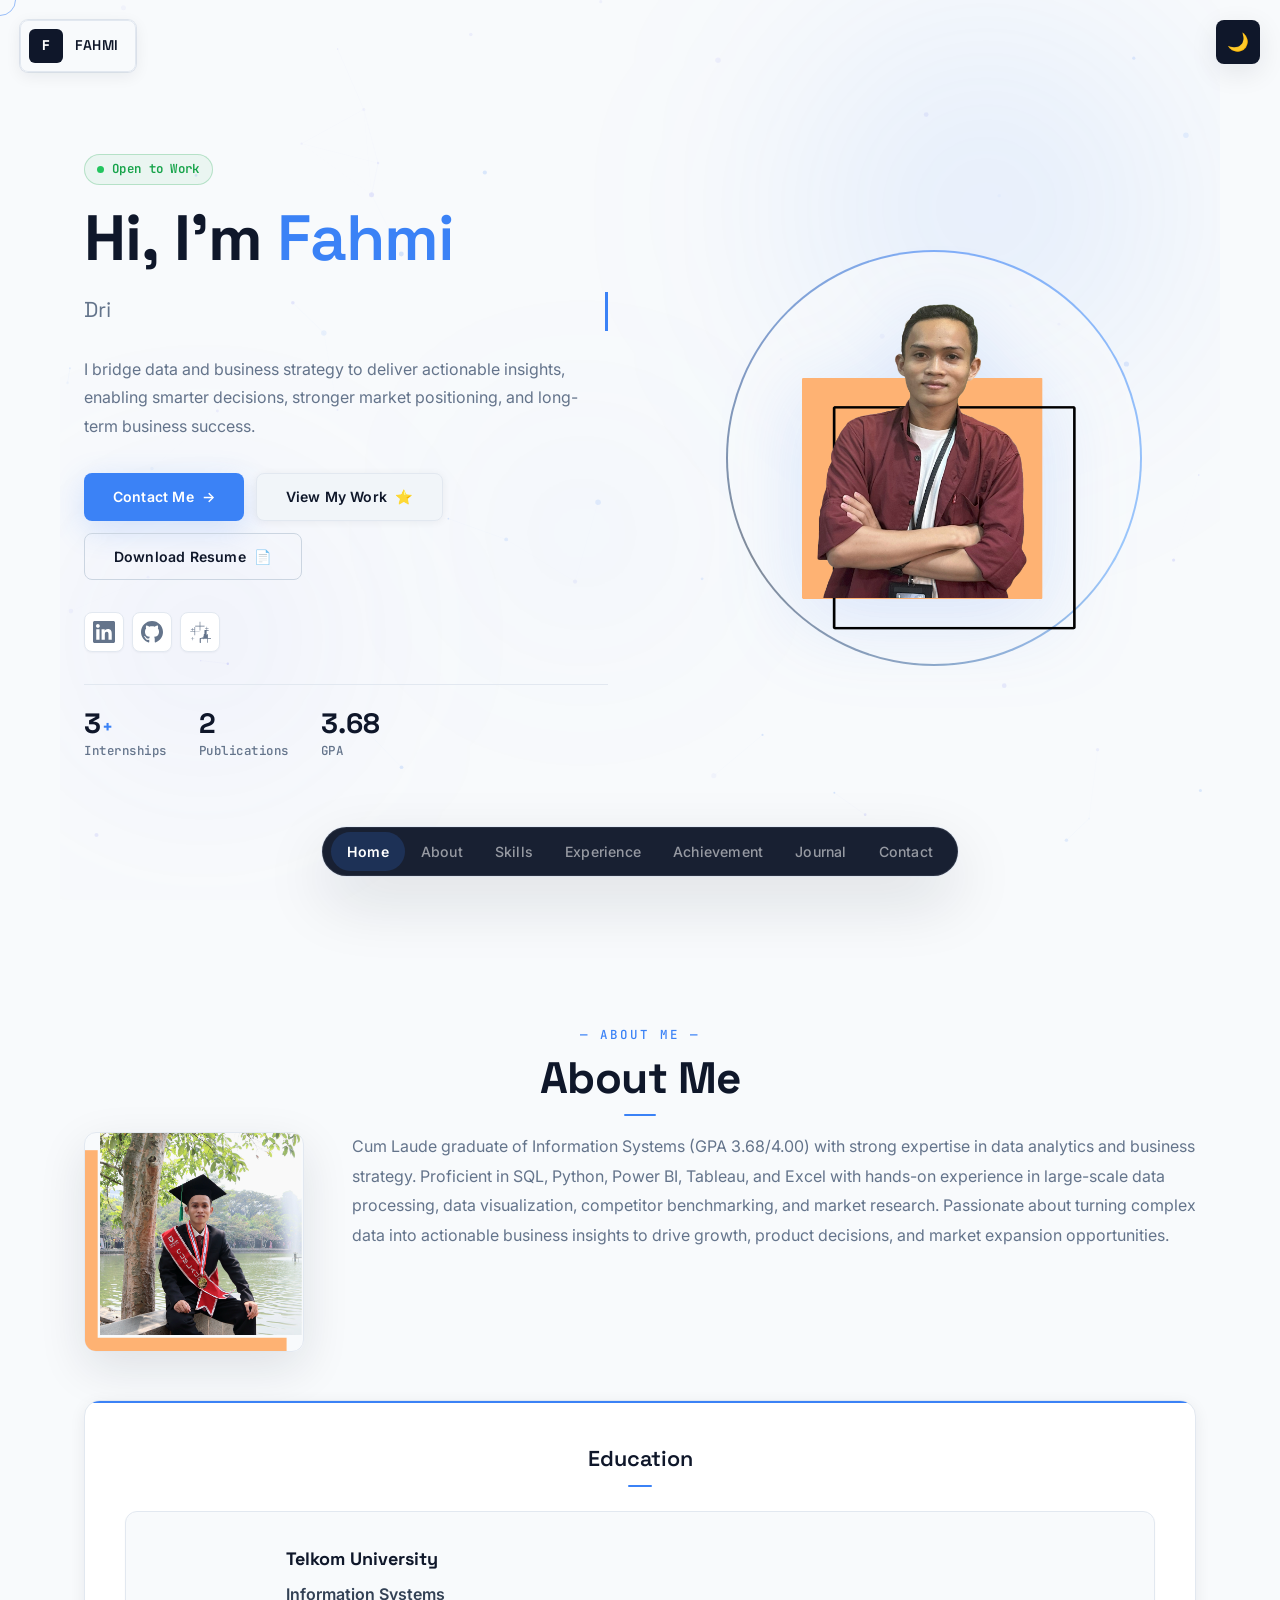
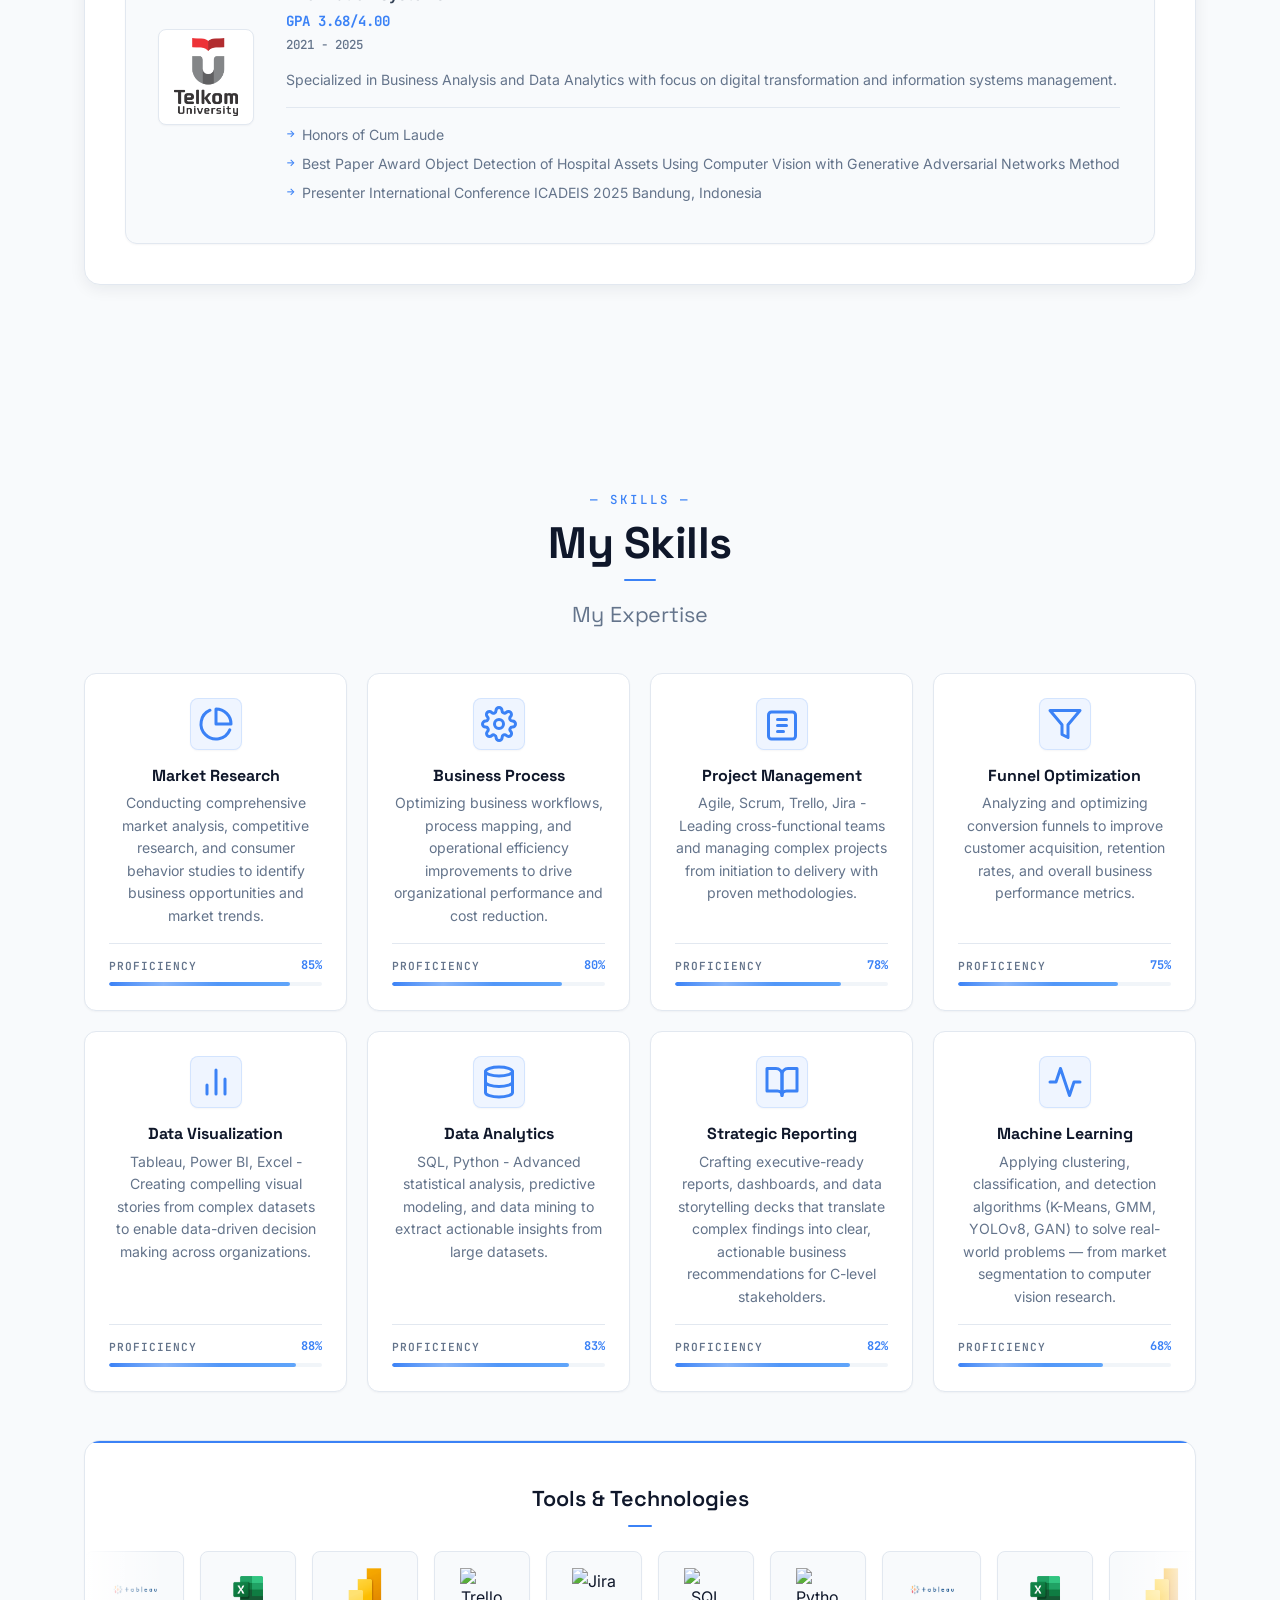
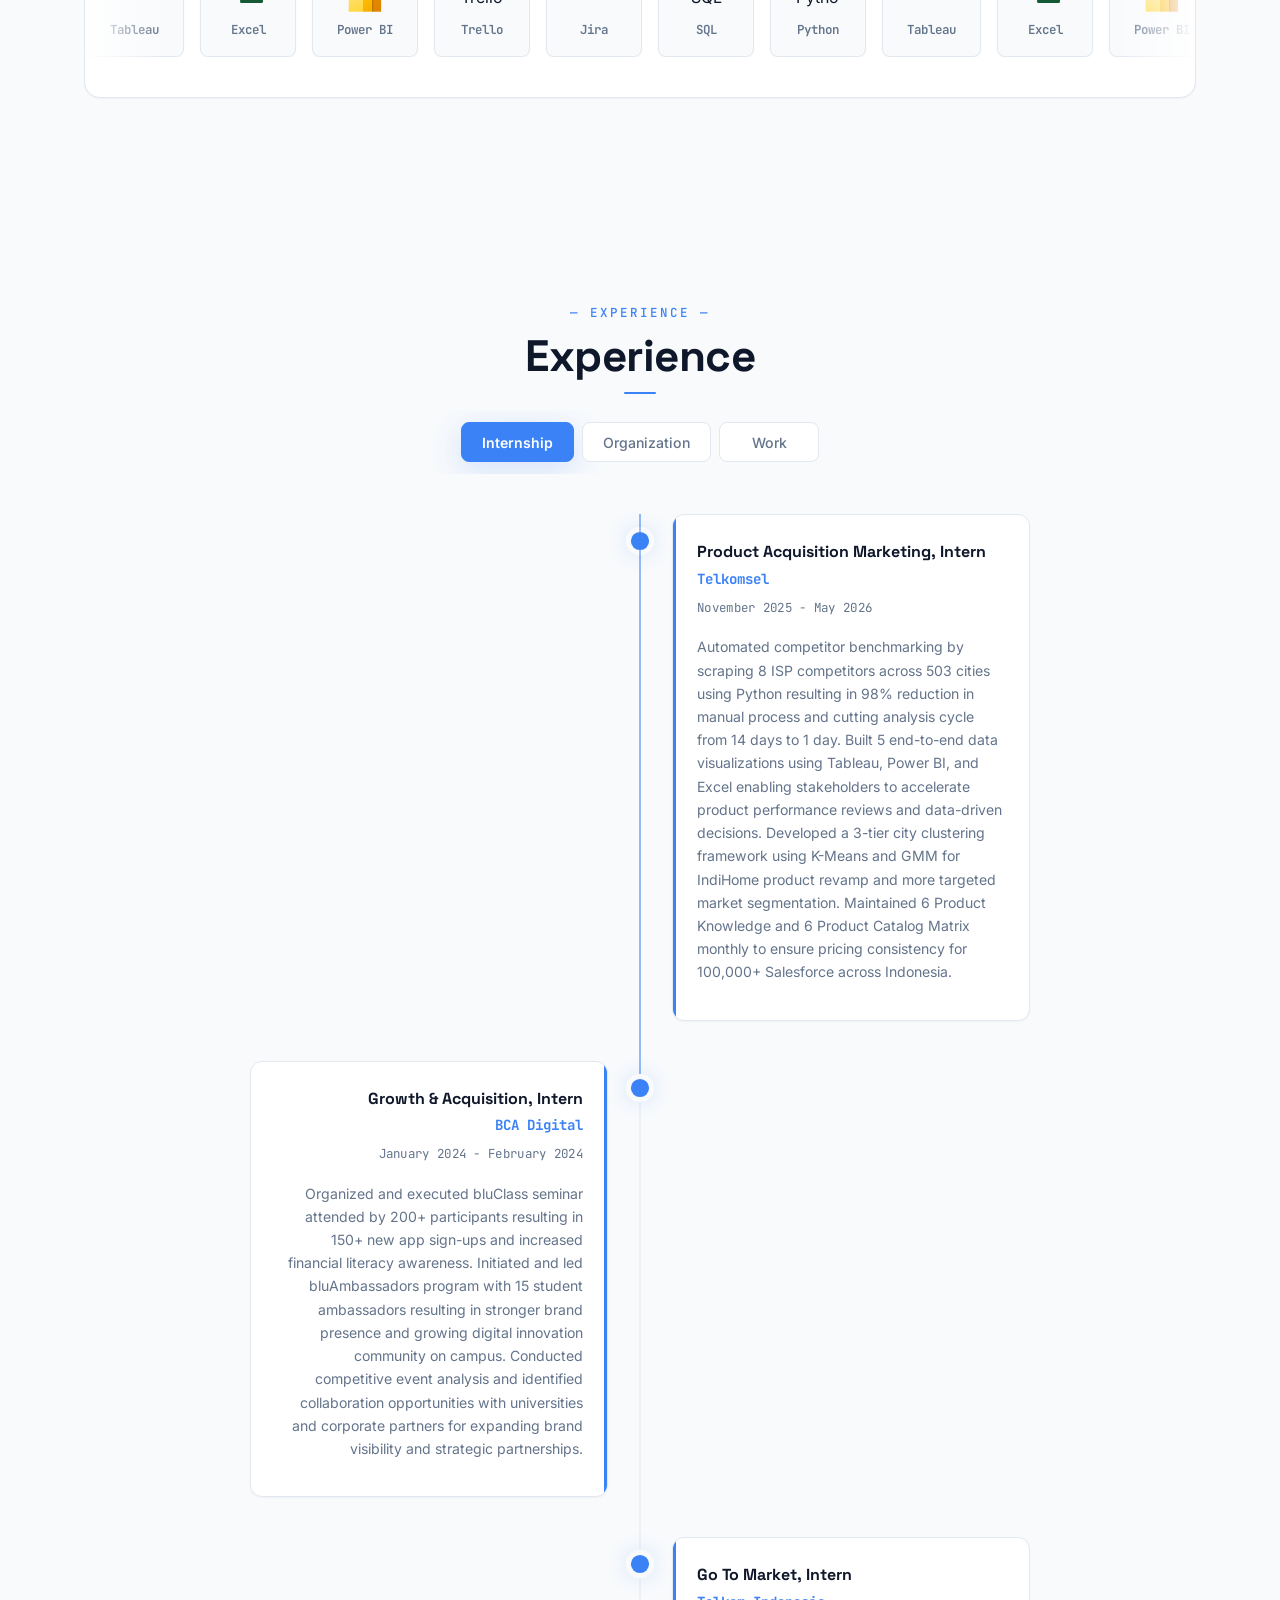
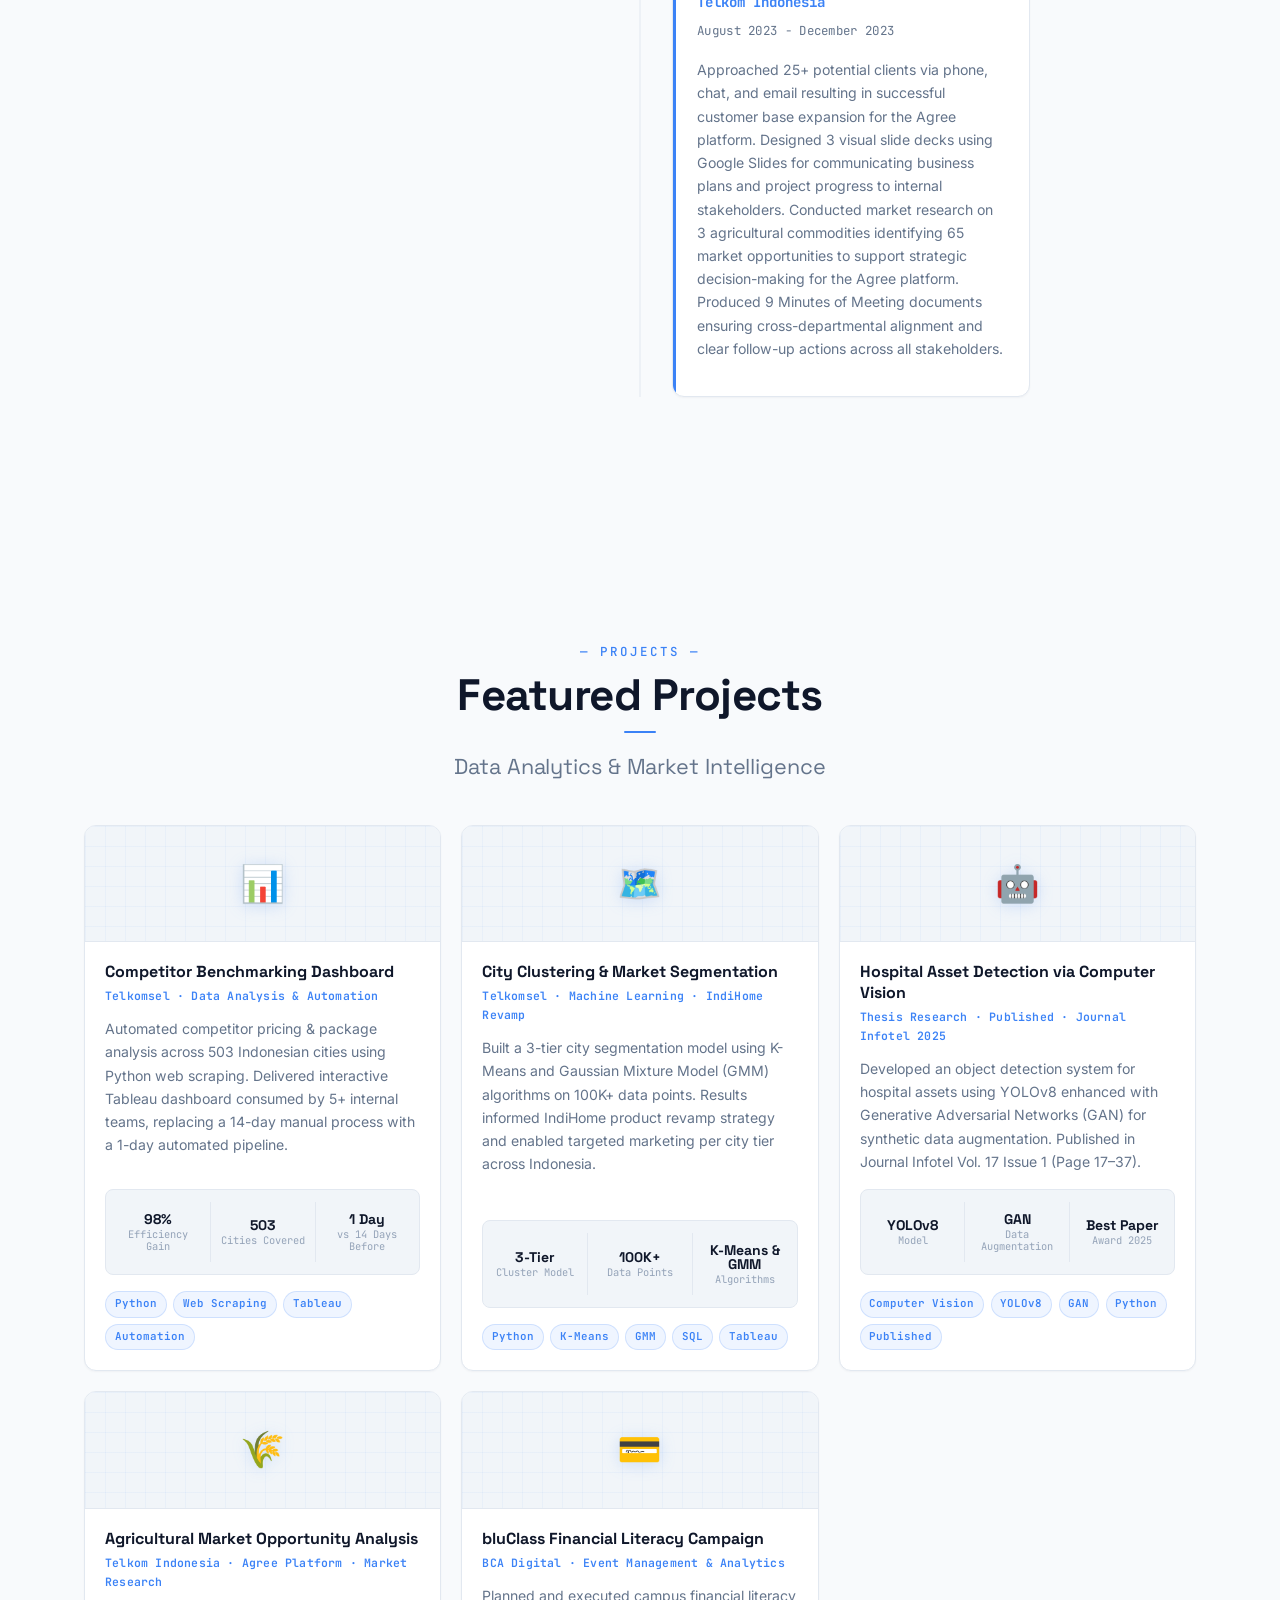
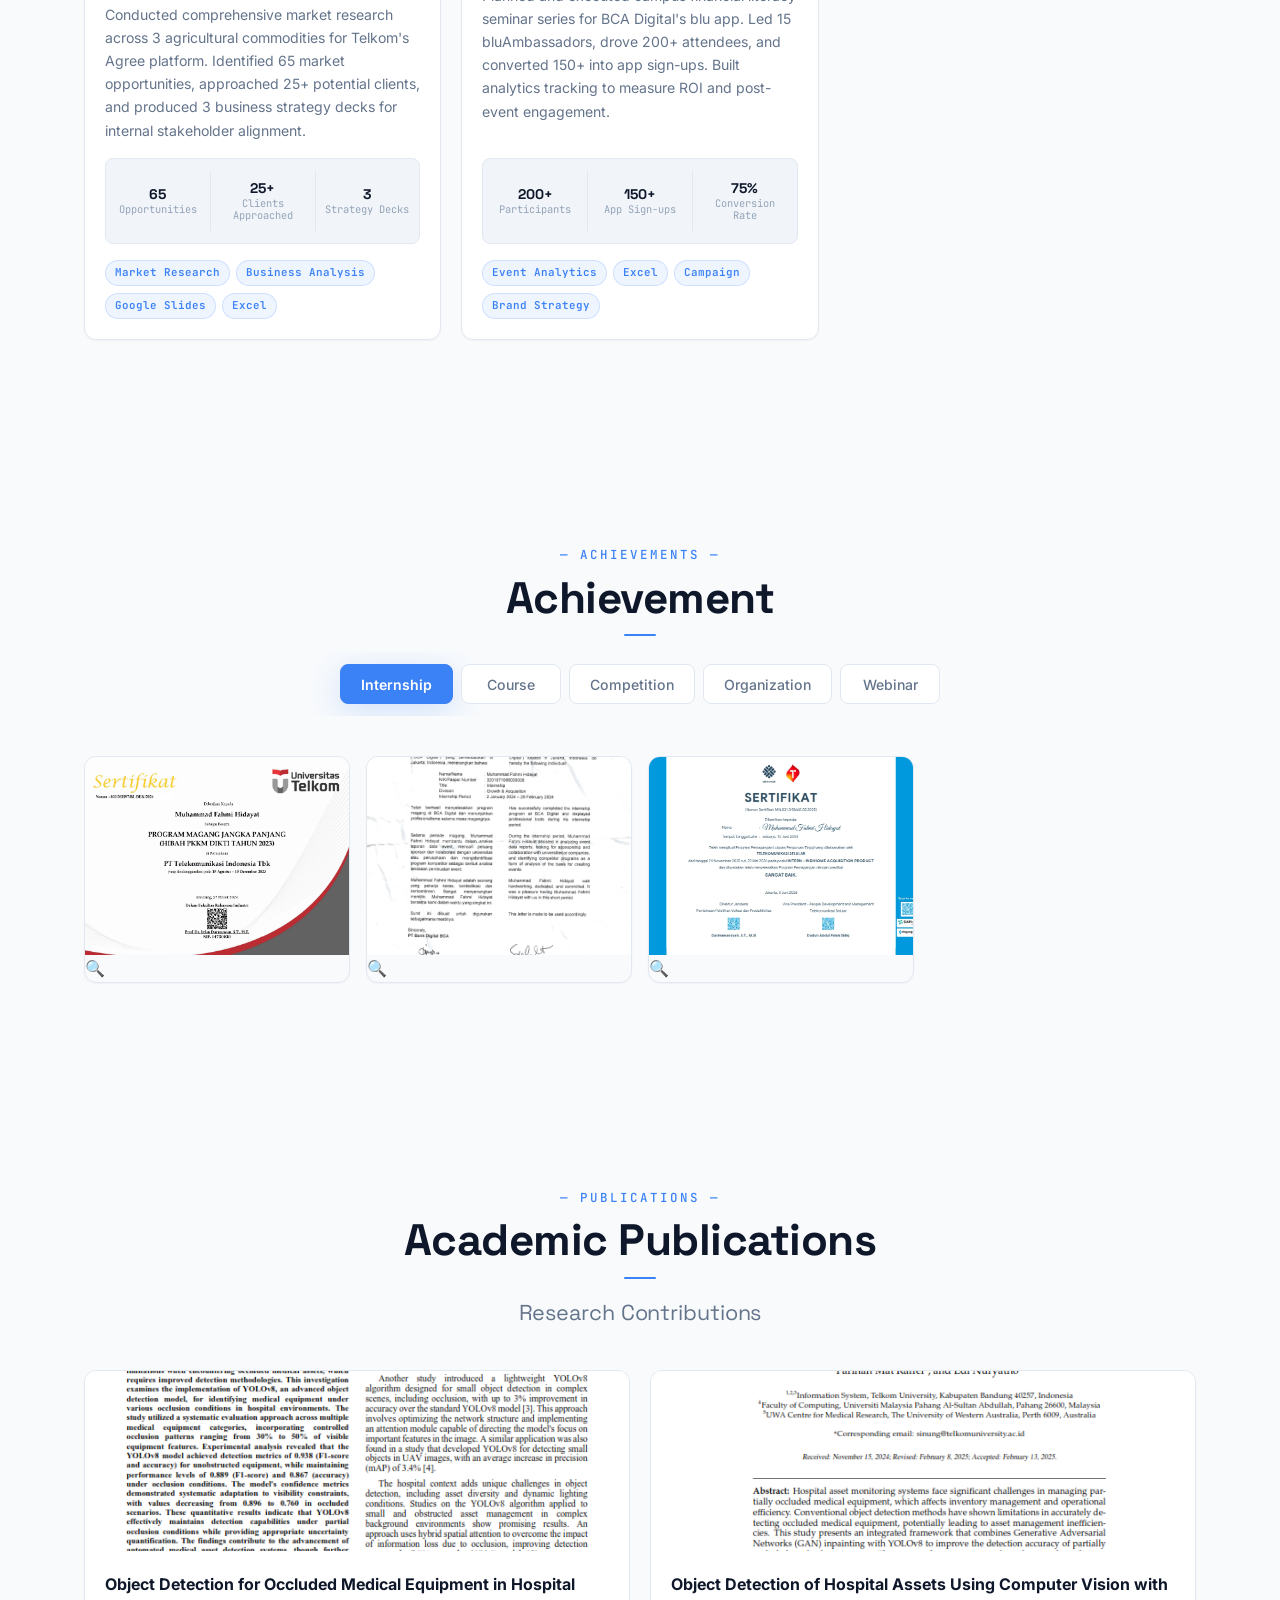
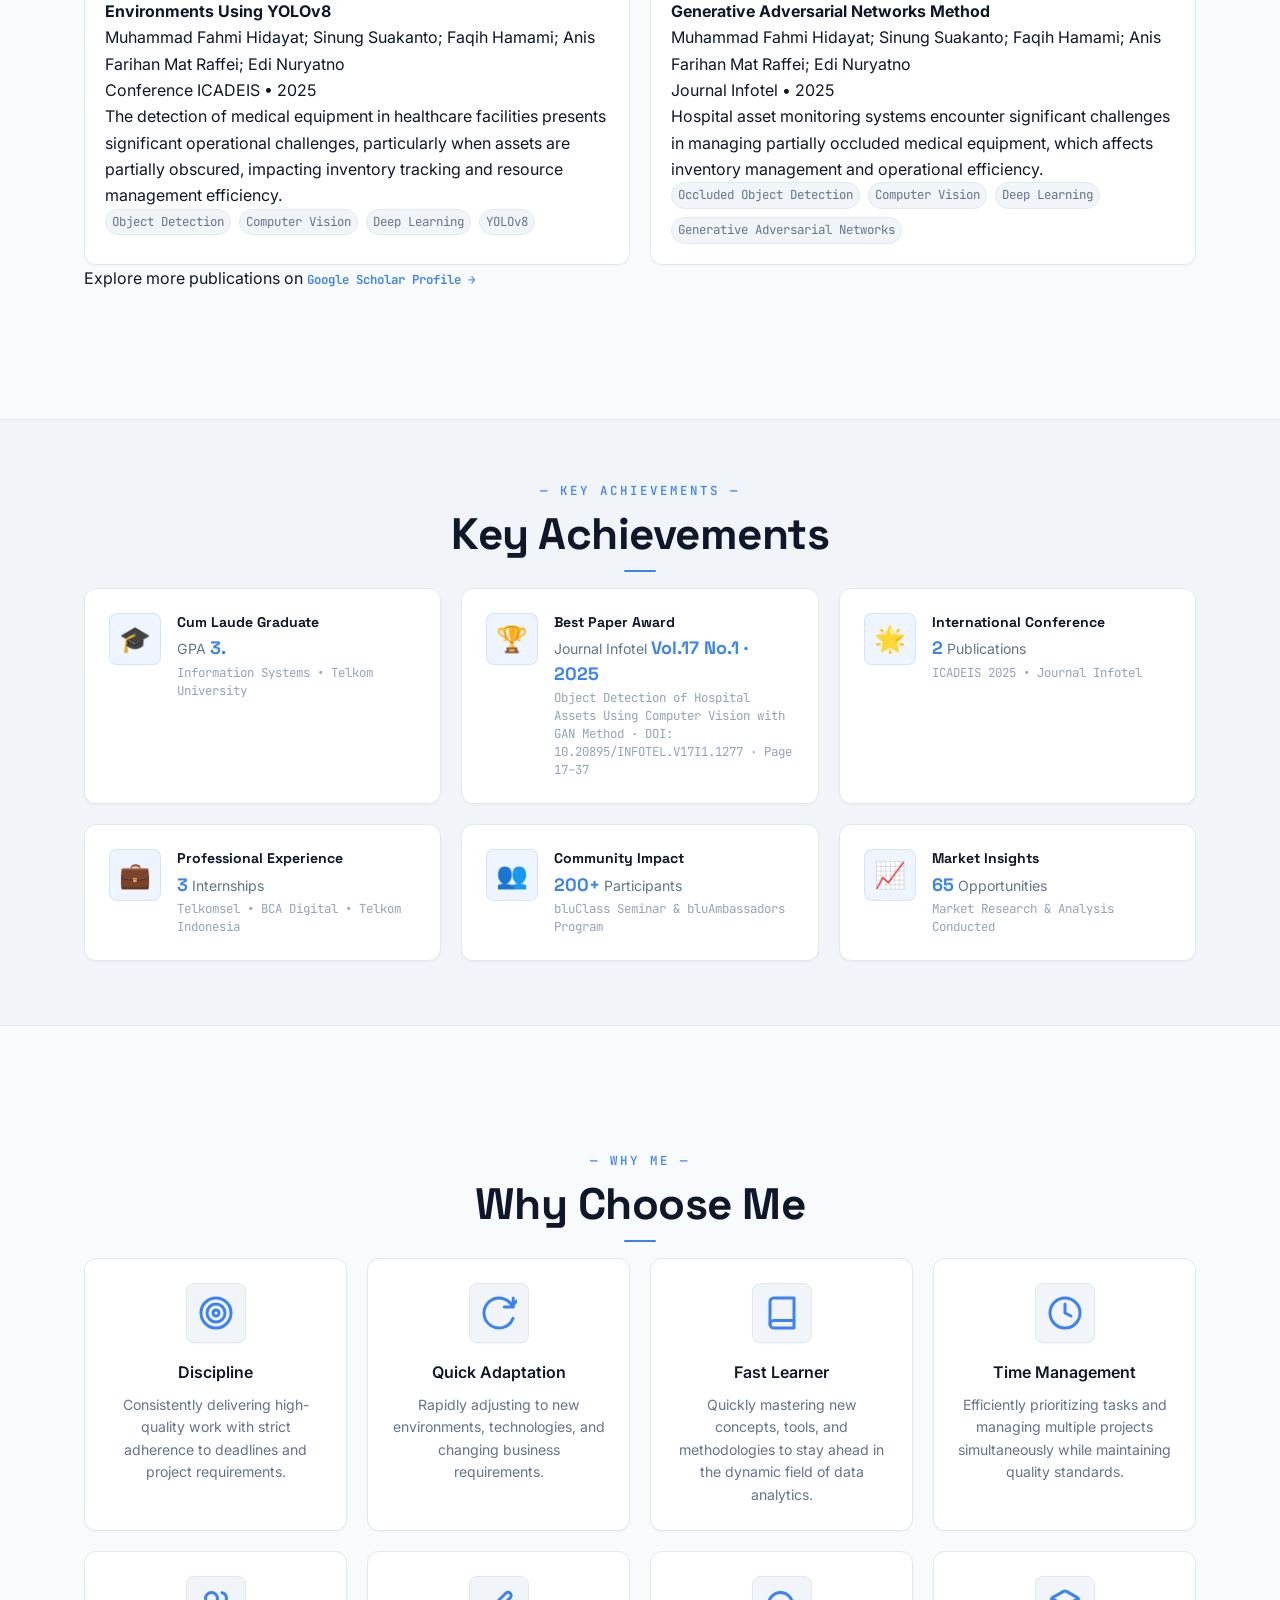
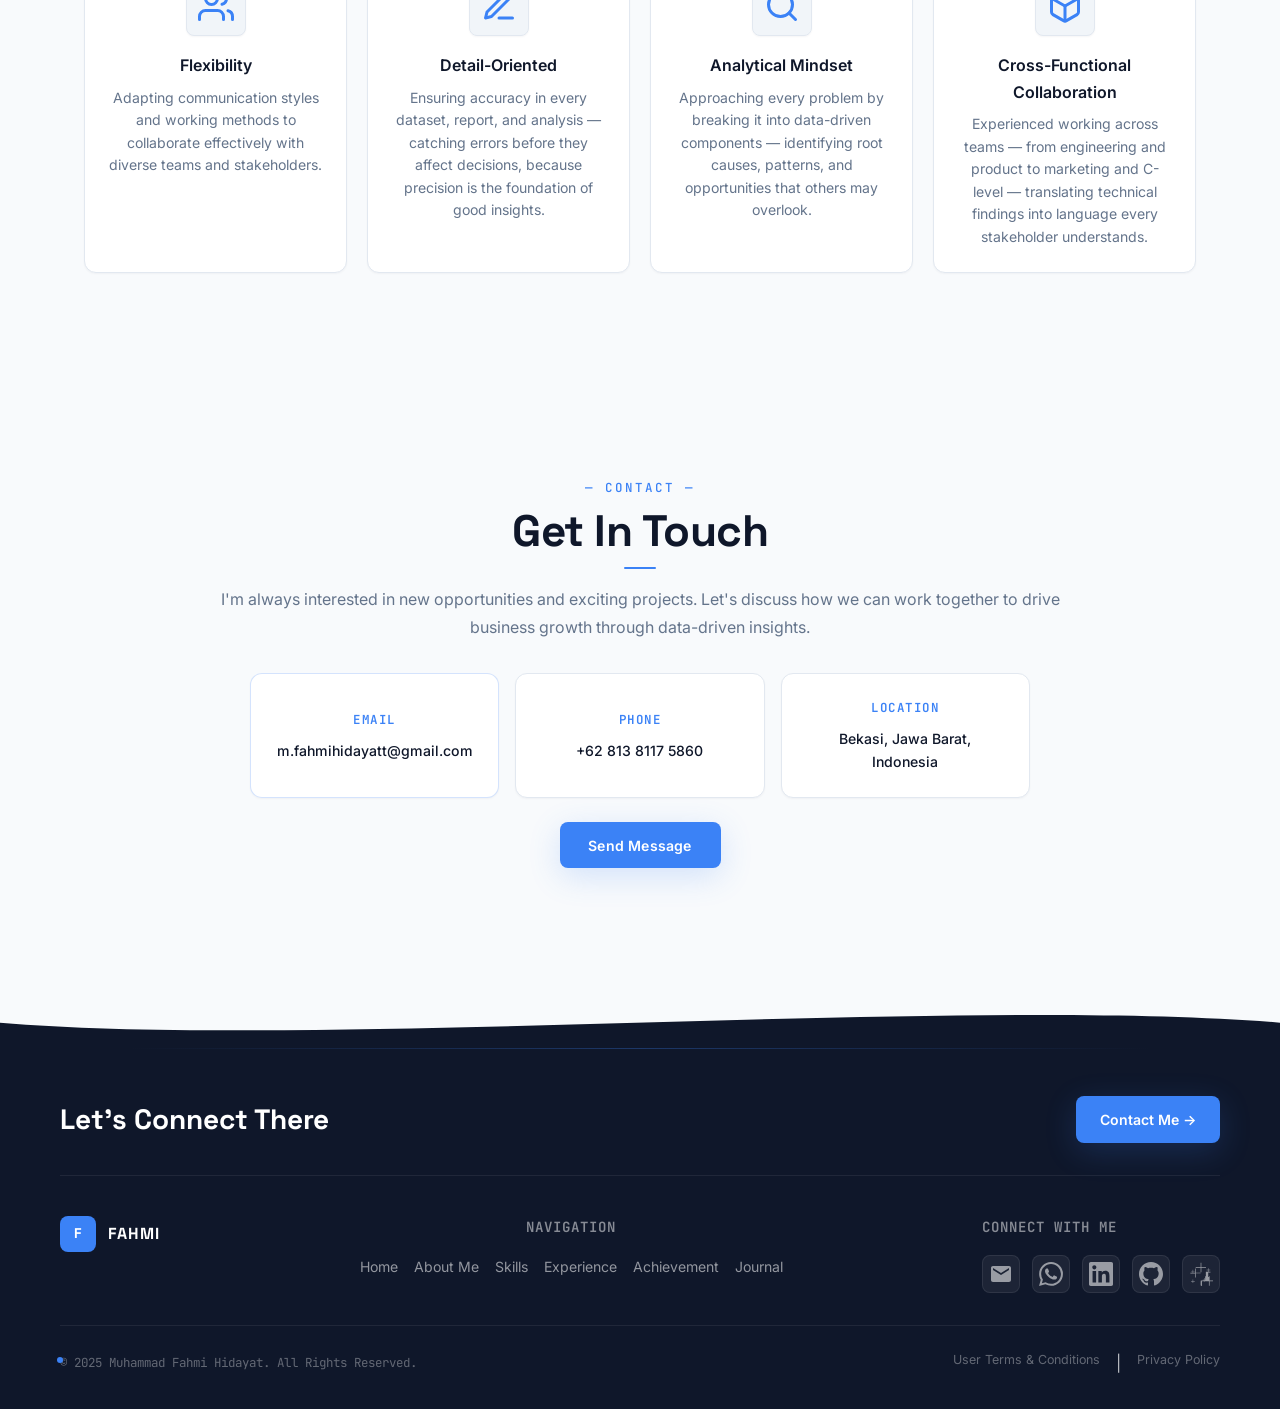
==== commit 281ff18d: "add skills and why choose me" ====
--- a/index.html
+++ b/index.html
@@ -165,13 +165,7 @@
                             </div>
                             <span class="stat-label">GPA</span>
                         </div>
-                        <div class="stat-item">
-                            <div class="stat-number-wrapper">
-                                <span class="stat-number" data-target="200">0</span>
-                                <span class="stat-suffix">+</span>
-                            </div>
-                            <span class="stat-label">Participants Led</span>
-                        </div>
+
                     </div>
                 </div>
 
@@ -314,6 +308,34 @@
                                 <div class="skill-progress-track"><div class="skill-progress-bar" data-width="83"></div></div>
                             </div>
                         </div>
+
+                        <div class="skill-card">
+                            <div class="skill-icon">
+                                <svg class="skill-svg" width="36" height="36" viewBox="0 0 24 24" fill="none" stroke="currentColor" stroke-width="2" stroke-linecap="round" stroke-linejoin="round">
+                                    <path d="M2 3h6a4 4 0 0 1 4 4v14a3 3 0 0 0-3-3H2z"/>
+                                    <path d="M22 3h-6a4 4 0 0 0-4 4v14a3 3 0 0 1 3-3h7z"/>
+                                </svg>
+                            </div>
+                            <h3>Strategic Reporting</h3>
+                            <p>Crafting executive-ready reports, dashboards, and data storytelling decks that translate complex findings into clear, actionable business recommendations for C-level stakeholders.</p>
+                            <div class="skill-progress-wrapper">
+                                <div class="skill-progress-label"><span>Proficiency</span><span class="skill-progress-pct">82%</span></div>
+                                <div class="skill-progress-track"><div class="skill-progress-bar" data-width="82"></div></div>
+                            </div>
+                        </div>
+                        <div class="skill-card">
+                            <div class="skill-icon">
+                                <svg class="skill-svg" width="36" height="36" viewBox="0 0 24 24" fill="none" stroke="currentColor" stroke-width="2" stroke-linecap="round" stroke-linejoin="round">
+                                    <polyline points="22 12 18 12 15 21 9 3 6 12 2 12"/>
+                                </svg>
+                            </div>
+                            <h3>Machine Learning</h3>
+                            <p>Applying clustering, classification, and detection algorithms (K-Means, GMM, YOLOv8, GAN) to solve real-world problems — from market segmentation to computer vision research.</p>
+                            <div class="skill-progress-wrapper">
+                                <div class="skill-progress-label"><span>Proficiency</span><span class="skill-progress-pct">68%</span></div>
+                                <div class="skill-progress-track"><div class="skill-progress-bar" data-width="68"></div></div>
+                            </div>
+                        </div>
                     </div>
 
                     <!-- Tools Section — Infinite Marquee -->
@@ -322,7 +344,7 @@
                         <div class="marquee-container">
                             <div class="marquee-track" id="marquee-track">
                                 <!-- Set 1 -->
-                                <div class="tool-item"><img src="https://logos-world.net/wp-content/uploads/2021/10/Tableau-Symbol.png" alt="Tableau" class="tool-logo"><span class="tool-name">Tableau</span></div>
+                                <div class="tool-item"><img src="images/logo-tableau.png" alt="Tableau" class="tool-logo"><span class="tool-name">Tableau</span></div>
                                 <div class="tool-item"><img src="images/logo-excel.png" alt="Excel" class="tool-logo"><span class="tool-name">Excel</span></div>
                                 <div class="tool-item"><img src="images/logo-powerbi.png" alt="Power BI" class="tool-logo"><span class="tool-name">Power BI</span></div>
                                 <div class="tool-item"><img src="https://cdn.worldvectorlogo.com/logos/trello.svg" alt="Trello" class="tool-logo"><span class="tool-name">Trello</span></div>
@@ -330,7 +352,7 @@
                                 <div class="tool-item"><img src="https://www.svgrepo.com/show/331760/sql-database-generic.svg" alt="SQL" class="tool-logo"><span class="tool-name">SQL</span></div>
                                 <div class="tool-item"><img src="https://cdn.worldvectorlogo.com/logos/python-5.svg" alt="Python" class="tool-logo"><span class="tool-name">Python</span></div>
                                 <!-- Set 2 (duplicate for seamless loop) -->
-                                <div class="tool-item"><img src="https://logos-world.net/wp-content/uploads/2021/10/Tableau-Symbol.png" alt="Tableau" class="tool-logo"><span class="tool-name">Tableau</span></div>
+                                <div class="tool-item"><img src="images/logo-tableau.png" alt="Tableau" class="tool-logo"><span class="tool-name">Tableau</span></div>
                                 <div class="tool-item"><img src="images/logo-excel.png" alt="Excel" class="tool-logo"><span class="tool-name">Excel</span></div>
                                 <div class="tool-item"><img src="images/logo-powerbi.png" alt="Power BI" class="tool-logo"><span class="tool-name">Power BI</span></div>
                                 <div class="tool-item"><img src="https://cdn.worldvectorlogo.com/logos/trello.svg" alt="Trello" class="tool-logo"><span class="tool-name">Trello</span></div>
@@ -342,82 +364,6 @@
                     </div>
                 </div>
 
-                <!-- Skills Proficiency Matrix -->
-                <div class="skills-matrix-wrapper">
-                    <h3 class="subsection-title">Proficiency Matrix</h3>
-
-                    <!-- Legend -->
-                    <div class="matrix-legend">
-                        <div class="legend-item"><span class="legend-dot advanced"></span>Advanced</div>
-                        <div class="legend-item"><span class="legend-dot intermediate"></span>Intermediate</div>
-                        <div class="legend-item"><span class="legend-dot beginner"></span>Beginner</div>
-                    </div>
-
-                    <div class="skills-matrix">
-                        <!-- Advanced -->
-                        <div class="matrix-category">
-                            <div class="matrix-category-label">Advanced Proficiency</div>
-                            <div class="matrix-row">
-                                <div class="matrix-item advanced">
-                                    <span class="skill-name">SQL</span>
-                                    <span class="skill-level">Advanced</span>
-                                </div>
-                                <div class="matrix-item advanced">
-                                    <span class="skill-name">Tableau</span>
-                                    <span class="skill-level">Advanced</span>
-                                </div>
-                                <div class="matrix-item advanced">
-                                    <span class="skill-name">Excel</span>
-                                    <span class="skill-level">Advanced</span>
-                                </div>
-                                <div class="matrix-item advanced">
-                                    <span class="skill-name">Data Visualization</span>
-                                    <span class="skill-level">Advanced</span>
-                                </div>
-                                <div class="matrix-item advanced">
-                                    <span class="skill-name">Market Research</span>
-                                    <span class="skill-level">Advanced</span>
-                                </div>
-                            </div>
-                        </div>
-
-                        <!-- Intermediate -->
-                        <div class="matrix-category">
-                            <div class="matrix-category-label">Intermediate Proficiency</div>
-                            <div class="matrix-row">
-                                <div class="matrix-item intermediate">
-                                    <span class="skill-name">Python</span>
-                                    <span class="skill-level">Intermediate</span>
-                                </div>
-                                <div class="matrix-item intermediate">
-                                    <span class="skill-name">Power BI</span>
-                                    <span class="skill-level">Intermediate</span>
-                                </div>
-                                <div class="matrix-item intermediate">
-                                    <span class="skill-name">Project Management</span>
-                                    <span class="skill-level">Intermediate</span>
-                                </div>
-                                <div class="matrix-item intermediate">
-                                    <span class="skill-name">Business Analysis</span>
-                                    <span class="skill-level">Intermediate</span>
-                                </div>
-                            </div>
-                        </div>
-
-                        <!-- Beginner -->
-                        <div class="matrix-category">
-                            <div class="matrix-category-label">Beginner / Learning</div>
-                            <div class="matrix-row">
-                                <div class="matrix-item beginner">
-                                    <span class="skill-name">Machine Learning</span>
-                                    <span class="skill-level">Beginner</span>
-                                </div>
-                                <div class="matrix-item beginner">
-                                    <span class="skill-name">Google Looker</span>
-                                    <span class="skill-level">Beginner</span>
-                                </div>
-                            </div>
-                        </div>
                     </div>
                 </div>
             </div>
@@ -563,6 +509,7 @@
                     <h2 class="section-subtitle">Data Analytics & Market Intelligence</h2>
 
                     <div class="projects-grid">
+
                         <!-- Project Card 1: Competitor Benchmarking -->
                         <div class="project-card">
                             <div class="project-image">
@@ -570,122 +517,161 @@
                             </div>
                             <div class="project-content">
                                 <h4>Competitor Benchmarking Dashboard</h4>
-                                <p class="project-role">Telkomsel • Data Analysis</p>
-                                <p class="project-description">Automated competitor analysis across 503 Indonesian cities using Python web scraping, reducing analysis cycle from 14 days to 1 day with 98% efficiency gain.</p>
+                                <p class="project-role">Telkomsel · Data Analysis &amp; Automation</p>
+                                <p class="project-description">Automated competitor pricing &amp; package analysis across 503 Indonesian cities using Python web scraping. Delivered interactive Tableau dashboard consumed by 5+ internal teams, replacing a 14-day manual process with a 1-day automated pipeline.</p>
                                 <div class="project-metrics">
                                     <span class="metric">
                                         <strong>98%</strong>
                                         <small>Efficiency Gain</small>
                                     </span>
                                     <span class="metric">
+                                        <strong>503</strong>
+                                        <small>Cities Covered</small>
+                                    </span>
+                                    <span class="metric">
                                         <strong>1 Day</strong>
-                                        <small>Analysis Time</small>
-                                    </span>
-                                    <span class="metric">
-                                        <strong>503</strong>
-                                        <small>Cities</small>
+                                        <small>vs 14 Days Before</small>
                                     </span>
                                 </div>
                                 <div class="project-tags">
                                     <span class="tag">Python</span>
-                                    <span class="tag">Data Scraping</span>
+                                    <span class="tag">Web Scraping</span>
                                     <span class="tag">Tableau</span>
-                                </div>
-                            </div>
-                        </div>
-
-                        <!-- Project Card 2: City Clustering Analysis -->
+                                    <span class="tag">Automation</span>
+                                </div>
+                            </div>
+                        </div>
+
+                        <!-- Project Card 2: City Clustering -->
                         <div class="project-card">
                             <div class="project-image">
-                                <div class="project-icon">🎯</div>
+                                <div class="project-icon">🗺️</div>
                             </div>
                             <div class="project-content">
-                                <h4>City Clustering Framework</h4>
-                                <p class="project-role">Telkomsel • Market Segmentation</p>
-                                <p class="project-description">Developed 3-tier city clustering model using K-Means and GMM algorithms for IndiHome product revamp, enabling targeted market segmentation.</p>
+                                <h4>City Clustering &amp; Market Segmentation</h4>
+                                <p class="project-role">Telkomsel · Machine Learning · IndiHome Revamp</p>
+                                <p class="project-description">Built a 3-tier city segmentation model using K-Means and Gaussian Mixture Model (GMM) algorithms on 100K+ data points. Results informed IndiHome product revamp strategy and enabled targeted marketing per city tier across Indonesia.</p>
                                 <div class="project-metrics">
                                     <span class="metric">
                                         <strong>3-Tier</strong>
-                                        <small>Model</small>
-                                    </span>
-                                    <span class="metric">
-                                        <strong>K-Means</strong>
-                                        <small>Algorithm</small>
+                                        <small>Cluster Model</small>
                                     </span>
                                     <span class="metric">
                                         <strong>100K+</strong>
                                         <small>Data Points</small>
                                     </span>
+                                    <span class="metric">
+                                        <strong>K-Means &amp; GMM</strong>
+                                        <small>Algorithms</small>
+                                    </span>
                                 </div>
                                 <div class="project-tags">
                                     <span class="tag">Python</span>
-                                    <span class="tag">Machine Learning</span>
+                                    <span class="tag">K-Means</span>
+                                    <span class="tag">GMM</span>
                                     <span class="tag">SQL</span>
-                                </div>
-                            </div>
-                        </div>
-
-                        <!-- Project Card 3: bluClass Seminar Analysis -->
+                                    <span class="tag">Tableau</span>
+                                </div>
+                            </div>
+                        </div>
+
+                        <!-- Project Card 3: Computer Vision GAN (Thesis) -->
                         <div class="project-card">
                             <div class="project-image">
-                                <div class="project-icon">👥</div>
+                                <div class="project-icon">🤖</div>
                             </div>
                             <div class="project-content">
-                                <h4>bluClass Seminar Campaign</h4>
-                                <p class="project-role">BCA Digital • Event Analytics</p>
-                                <p class="project-description">Organized and executed financial literacy seminar attracting 200+ participants, resulting in 150+ app sign-ups.</p>
+                                <h4>Hospital Asset Detection via Computer Vision</h4>
+                                <p class="project-role">Thesis Research · Published · Journal Infotel 2025</p>
+                                <p class="project-description">Developed an object detection system for hospital assets using YOLOv8 enhanced with Generative Adversarial Networks (GAN) for synthetic data augmentation. Published in Journal Infotel Vol. 17 Issue 1 (Page 17–37).</p>
                                 <div class="project-metrics">
                                     <span class="metric">
-                                        <strong>200+</strong>
-                                        <small>Participants</small>
-                                    </span>
-                                    <span class="metric">
-                                        <strong>150+</strong>
-                                        <small>Sign-ups</small>
-                                    </span>
-                                    <span class="metric">
-                                        <strong>75%</strong>
-                                        <small>Conversion</small>
+                                        <strong>YOLOv8</strong>
+                                        <small>Model</small>
+                                    </span>
+                                    <span class="metric">
+                                        <strong>GAN</strong>
+                                        <small>Data Augmentation</small>
+                                    </span>
+                                    <span class="metric">
+                                        <strong>Best Paper</strong>
+                                        <small>Award 2025</small>
                                     </span>
                                 </div>
                                 <div class="project-tags">
-                                    <span class="tag">Event Analytics</span>
-                                    <span class="tag">Data Analysis</span>
-                                    <span class="tag">Excel</span>
-                                </div>
-                            </div>
-                        </div>
-
-                        <!-- Project Card 4: Agricultural Opportunity Research -->
+                                    <span class="tag">Computer Vision</span>
+                                    <span class="tag">YOLOv8</span>
+                                    <span class="tag">GAN</span>
+                                    <span class="tag">Python</span>
+                                    <span class="tag">Published</span>
+                                </div>
+                            </div>
+                        </div>
+
+                        <!-- Project Card 4: Agricultural Market Research -->
                         <div class="project-card">
                             <div class="project-image">
                                 <div class="project-icon">🌾</div>
                             </div>
                             <div class="project-content">
-                                <h4>Market Opportunity Analysis</h4>
-                                <p class="project-role">Telkom Indonesia • Market Research</p>
-                                <p class="project-description">Conducted comprehensive market research on 3 agricultural commodities, identifying 65 market opportunities for strategic decision-making.</p>
+                                <h4>Agricultural Market Opportunity Analysis</h4>
+                                <p class="project-role">Telkom Indonesia · Agree Platform · Market Research</p>
+                                <p class="project-description">Conducted comprehensive market research across 3 agricultural commodities for Telkom's Agree platform. Identified 65 market opportunities, approached 25+ potential clients, and produced 3 business strategy decks for internal stakeholder alignment.</p>
                                 <div class="project-metrics">
-                                    <span class="metric">
-                                        <strong>3</strong>
-                                        <small>Commodities</small>
-                                    </span>
                                     <span class="metric">
                                         <strong>65</strong>
                                         <small>Opportunities</small>
                                     </span>
                                     <span class="metric">
                                         <strong>25+</strong>
-                                        <small>Clients</small>
+                                        <small>Clients Approached</small>
+                                    </span>
+                                    <span class="metric">
+                                        <strong>3</strong>
+                                        <small>Strategy Decks</small>
                                     </span>
                                 </div>
                                 <div class="project-tags">
                                     <span class="tag">Market Research</span>
+                                    <span class="tag">Business Analysis</span>
                                     <span class="tag">Google Slides</span>
-                                    <span class="tag">Analysis</span>
-                                </div>
-                            </div>
-                        </div>
+                                    <span class="tag">Excel</span>
+                                </div>
+                            </div>
+                        </div>
+
+                        <!-- Project Card 5: bluClass Seminar -->
+                        <div class="project-card">
+                            <div class="project-image">
+                                <div class="project-icon">💳</div>
+                            </div>
+                            <div class="project-content">
+                                <h4>bluClass Financial Literacy Campaign</h4>
+                                <p class="project-role">BCA Digital · Event Management &amp; Analytics</p>
+                                <p class="project-description">Planned and executed campus financial literacy seminar series for BCA Digital's blu app. Led 15 bluAmbassadors, drove 200+ attendees, and converted 150+ into app sign-ups. Built analytics tracking to measure ROI and post-event engagement.</p>
+                                <div class="project-metrics">
+                                    <span class="metric">
+                                        <strong>200+</strong>
+                                        <small>Participants</small>
+                                    </span>
+                                    <span class="metric">
+                                        <strong>150+</strong>
+                                        <small>App Sign-ups</small>
+                                    </span>
+                                    <span class="metric">
+                                        <strong>75%</strong>
+                                        <small>Conversion Rate</small>
+                                    </span>
+                                </div>
+                                <div class="project-tags">
+                                    <span class="tag">Event Analytics</span>
+                                    <span class="tag">Excel</span>
+                                    <span class="tag">Campaign</span>
+                                    <span class="tag">Brand Strategy</span>
+                                </div>
+                            </div>
+                        </div>
+
                     </div>
                 </div>
             </div>
@@ -1016,8 +1002,8 @@
                             <div class="achievement-icon">🏆</div>
                             <div class="achievement-content">
                                 <h4>Best Paper Award</h4>
-                                <p class="achievement-stat">ICADEIS <strong>2025</strong></p>
-                                <p class="achievement-description">Object Detection Using Computer Vision</p>
+                                <p class="achievement-stat">Journal Infotel <strong>Vol.17 No.1 · 2025</strong></p>
+                                <p class="achievement-description">Object Detection of Hospital Assets Using Computer Vision with GAN Method · DOI: 10.20895/INFOTEL.V17I1.1277 · Page 17–37</p>
                             </div>
                         </div>
 
@@ -1026,8 +1012,8 @@
                             <div class="achievement-icon">🌟</div>
                             <div class="achievement-content">
                                 <h4>International Conference</h4>
-                                <p class="achievement-stat"><strong>3</strong> Publications</p>
-                                <p class="achievement-description">ICADEIS & Journal Infotel • 2025</p>
+                                <p class="achievement-stat"><strong>2</strong> Publications</p>
+                                <p class="achievement-description">ICADEIS 2025 • Journal Infotel</p>
                             </div>
                         </div>
 
@@ -1125,6 +1111,40 @@
                             </div>
                             <h4>Flexibility</h4>
                             <p>Adapting communication styles and working methods to collaborate effectively with diverse teams and stakeholders.</p>
+                        </div>
+
+                        <div class="quality-card">
+                            <div class="quality-icon">
+                                <svg class="quality-svg" width="36" height="36" viewBox="0 0 24 24" fill="none" stroke="currentColor" stroke-width="2" stroke-linecap="round" stroke-linejoin="round">
+                                    <path d="M12 20h9"/>
+                                    <path d="M16.5 3.5a2.121 2.121 0 0 1 3 3L7 19l-4 1 1-4L16.5 3.5z"/>
+                                </svg>
+                            </div>
+                            <h4>Detail-Oriented</h4>
+                            <p>Ensuring accuracy in every dataset, report, and analysis — catching errors before they affect decisions, because precision is the foundation of good insights.</p>
+                        </div>
+
+                        <div class="quality-card">
+                            <div class="quality-icon">
+                                <svg class="quality-svg" width="36" height="36" viewBox="0 0 24 24" fill="none" stroke="currentColor" stroke-width="2" stroke-linecap="round" stroke-linejoin="round">
+                                    <circle cx="11" cy="11" r="8"/>
+                                    <line x1="21" y1="21" x2="16.65" y2="16.65"/>
+                                </svg>
+                            </div>
+                            <h4>Analytical Mindset</h4>
+                            <p>Approaching every problem by breaking it into data-driven components — identifying root causes, patterns, and opportunities that others may overlook.</p>
+                        </div>
+
+                        <div class="quality-card">
+                            <div class="quality-icon">
+                                <svg class="quality-svg" width="36" height="36" viewBox="0 0 24 24" fill="none" stroke="currentColor" stroke-width="2" stroke-linecap="round" stroke-linejoin="round">
+                                    <path d="M21 16V8a2 2 0 0 0-1-1.73l-7-4a2 2 0 0 0-2 0l-7 4A2 2 0 0 0 3 8v8a2 2 0 0 0 1 1.73l7 4a2 2 0 0 0 2 0l7-4A2 2 0 0 0 21 16z"/>
+                                    <polyline points="3.27 6.96 12 12.01 20.73 6.96"/>
+                                    <line x1="12" y1="22.08" x2="12" y2="12"/>
+                                </svg>
+                            </div>
+                            <h4>Cross-Functional Collaboration</h4>
+                            <p>Experienced working across teams — from engineering and product to marketing and C-level — translating technical findings into language every stakeholder understands.</p>
                         </div>
                     </div>
                 </div>
--- a/style.css
+++ b/style.css
@@ -2099,3 +2099,229 @@
     .matrix-item .skill-name { font-size: var(--fs-xs); }
     .skill-card { padding: 1.1rem; }
 }
+
+/* ============================================
+   PROJECT CARD — POLISH v2
+   Deskripsi panjang terkontrol, layout rapi
+   ============================================ */
+
+.projects-grid {
+    display: grid;
+    grid-template-columns: repeat(auto-fit, minmax(min(100%, 320px), 1fr));
+    gap: 1.25rem;
+}
+
+.project-card {
+    background: var(--bg-card);
+    border: 1px solid var(--border);
+    border-radius: var(--radius-lg);
+    box-shadow: var(--shadow-xs);
+    transition: var(--t);
+    overflow: hidden;
+    display: flex;
+    flex-direction: column;
+    position: relative;
+}
+.dark-theme .project-card { background: var(--surface-2); }
+
+/* top accent */
+.project-card::before {
+    content: '';
+    position: absolute;
+    top: 0; left: 0; right: 0;
+    height: 2px;
+    background: var(--accent);
+    transform: scaleX(0);
+    transform-origin: left;
+    transition: transform 0.35s var(--ease);
+    z-index: 1;
+}
+.project-card:hover::before { transform: scaleX(1); }
+.project-card:hover {
+    transform: translateY(-5px);
+    box-shadow: var(--shadow-md);
+    border-color: rgba(59,130,246,0.22);
+}
+
+.project-image {
+    background: var(--surface-2);
+    padding: 1.75rem;
+    display: flex;
+    align-items: center;
+    justify-content: center;
+    border-bottom: 1px solid var(--border);
+    min-height: 90px;
+    position: relative;
+    overflow: hidden;
+}
+.dark-theme .project-image { background: var(--surface-3); }
+
+/* subtle grid pattern behind icon */
+.project-image::after {
+    content: '';
+    position: absolute;
+    inset: 0;
+    background-image:
+        linear-gradient(rgba(59,130,246,0.05) 1px, transparent 1px),
+        linear-gradient(90deg, rgba(59,130,246,0.05) 1px, transparent 1px);
+    background-size: 20px 20px;
+}
+.project-icon {
+    font-size: 2.25rem;
+    position: relative;
+    z-index: 1;
+    filter: drop-shadow(0 2px 8px rgba(59,130,246,0.2));
+    transition: var(--t);
+}
+.project-card:hover .project-icon { transform: scale(1.12) rotate(-4deg); }
+
+.project-content {
+    padding: 1.25rem 1.25rem 1.25rem;
+    flex: 1;
+    display: flex;
+    flex-direction: column;
+    gap: 0;
+}
+
+.project-content h4 {
+    font-family: var(--font-display);
+    font-size: var(--fs-base);
+    font-weight: 700;
+    color: var(--ink);
+    margin-bottom: 0.2rem;
+    line-height: 1.3;
+}
+.dark-theme .project-content h4 { color: var(--text-dark); }
+
+.project-role {
+    font-size: 0.72rem;
+    color: var(--accent);
+    font-weight: 600;
+    font-family: var(--font-mono);
+    margin-bottom: 0.75rem;
+    letter-spacing: 0.2px;
+}
+
+.project-description {
+    font-size: var(--fs-sm);
+    color: var(--muted);
+    line-height: 1.65;
+    margin-bottom: 1rem;
+    flex: 1;
+    /* prevent overflow */
+    overflow-wrap: break-word;
+    word-break: break-word;
+}
+.dark-theme .project-description { color: var(--text-light); }
+
+.project-metrics {
+    display: flex;
+    gap: 0;
+    margin-bottom: 1rem;
+    background: var(--surface-2);
+    border-radius: var(--radius);
+    overflow: hidden;
+    border: 1px solid var(--border);
+}
+.dark-theme .project-metrics { background: var(--surface-3); }
+
+.metric {
+    display: flex;
+    flex-direction: column;
+    align-items: center;
+    justify-content: center;
+    padding: 0.6rem 0.5rem;
+    flex: 1;
+    gap: 2px;
+    border-right: 1px solid var(--border);
+}
+.metric:last-child { border-right: none; }
+
+.metric strong {
+    font-size: var(--fs-sm);
+    font-weight: 800;
+    color: var(--ink);
+    font-family: var(--font-display);
+    line-height: 1;
+    text-align: center;
+    /* wrap long metric text */
+    word-break: break-word;
+    overflow-wrap: break-word;
+    font-size: clamp(0.7rem, 2vw, 0.875rem);
+}
+.dark-theme .metric strong { color: var(--text-dark); }
+
+.metric small {
+    font-size: 0.65rem;
+    color: var(--subtle);
+    font-family: var(--font-mono);
+    text-align: center;
+    line-height: 1.2;
+    word-break: break-word;
+}
+
+.project-tags {
+    display: flex;
+    gap: 0.4rem;
+    flex-wrap: wrap;
+}
+.tag {
+    padding: 0.2rem 0.55rem;
+    background: var(--accent-subtle);
+    color: var(--accent);
+    font-size: 0.68rem;
+    border-radius: var(--radius-pill);
+    border: 1px solid rgba(59,130,246,0.18);
+    font-family: var(--font-mono);
+    font-weight: 600;
+    white-space: nowrap;
+    transition: var(--t);
+}
+.dark-theme .tag {
+    background: rgba(59,130,246,0.10);
+    border-color: rgba(59,130,246,0.22);
+    color: var(--accent-light);
+}
+.project-card:hover .tag {
+    background: var(--accent);
+    color: #fff;
+    border-color: transparent;
+}
+
+/* Responsive project grid */
+@media (max-width: 899px) {
+    .projects-grid { grid-template-columns: repeat(auto-fit, minmax(min(100%, 300px), 1fr)); }
+}
+@media (max-width: 767px) {
+    .projects-grid { grid-template-columns: 1fr; }
+    .project-image { padding: 1.25rem; min-height: 76px; }
+    .project-content { padding: 1rem; }
+    .metric strong { font-size: 0.72rem; }
+}
+
+/* ============================================
+   GRID LAYOUT — 8-CARD OPTIMISED
+   Skills 4×2 · Quality 4×2 symmetric
+   ============================================ */
+
+/* Skills: 4 cols on wide, 2 on mid, 1 on mobile */
+.skills-grid {
+    grid-template-columns: repeat(4, 1fr);
+}
+@media (max-width: 1199px) {
+    .skills-grid { grid-template-columns: repeat(2, 1fr); }
+}
+@media (max-width: 767px) {
+    .skills-grid { grid-template-columns: 1fr; }
+}
+
+/* Quality / Why Choose Me: 4 cols on wide, 2 on mid, 1 on mobile */
+.qualities-grid {
+    grid-template-columns: repeat(4, 1fr);
+}
+@media (max-width: 1199px) {
+    .qualities-grid { grid-template-columns: repeat(2, 1fr); }
+}
+@media (max-width: 767px) {
+    .qualities-grid { grid-template-columns: 1fr; }
+}
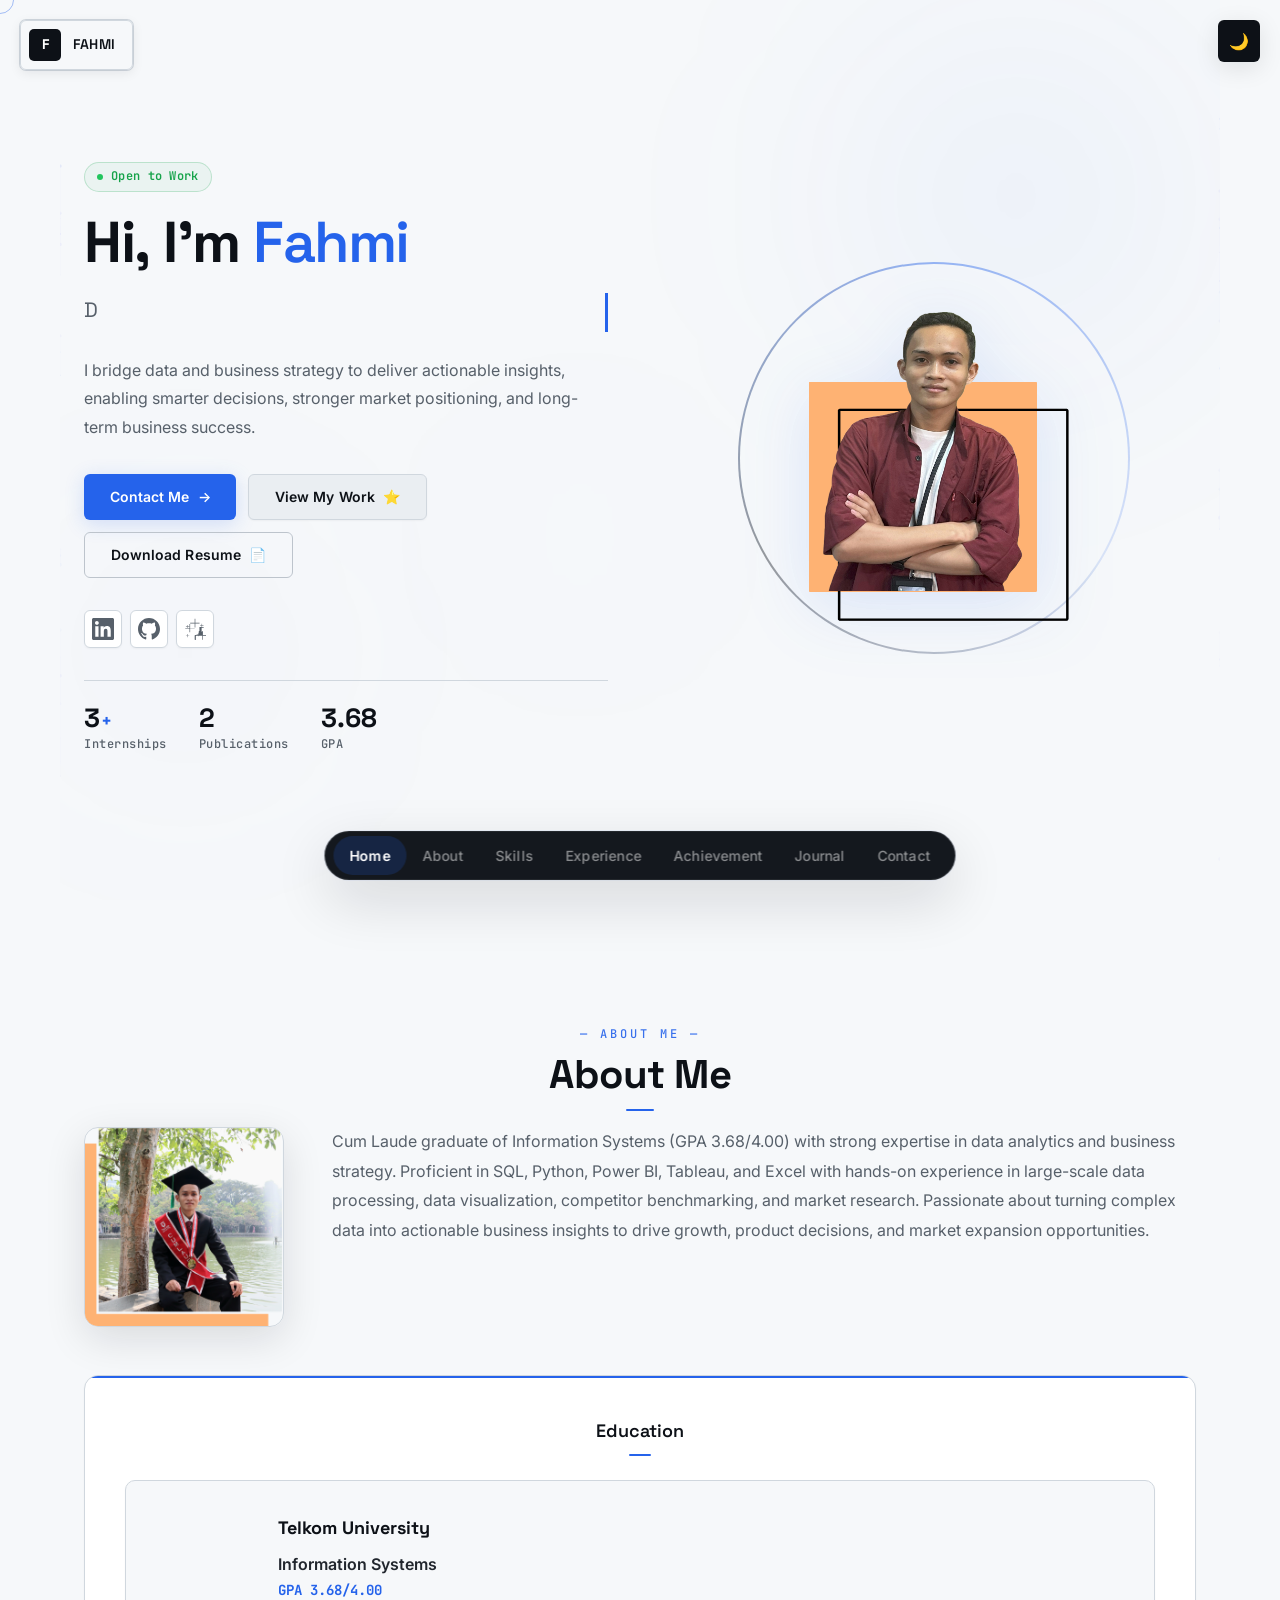
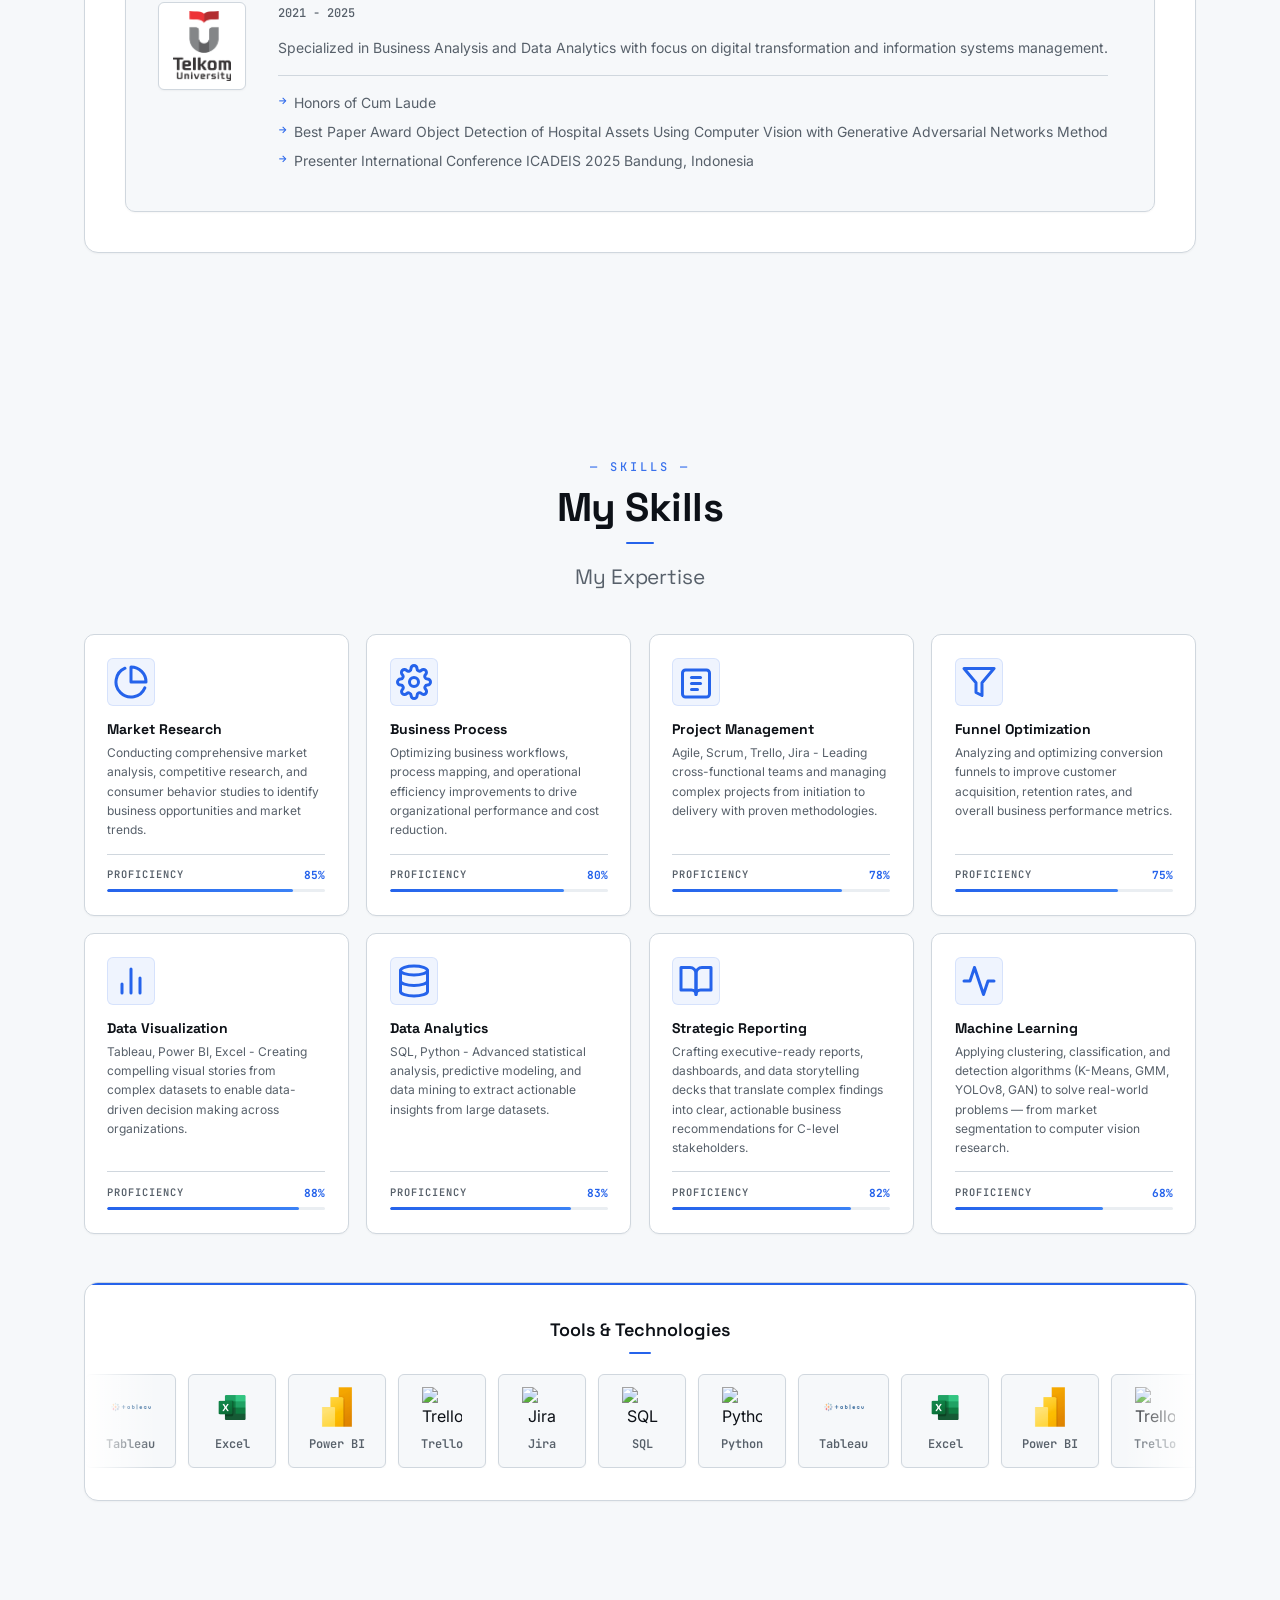
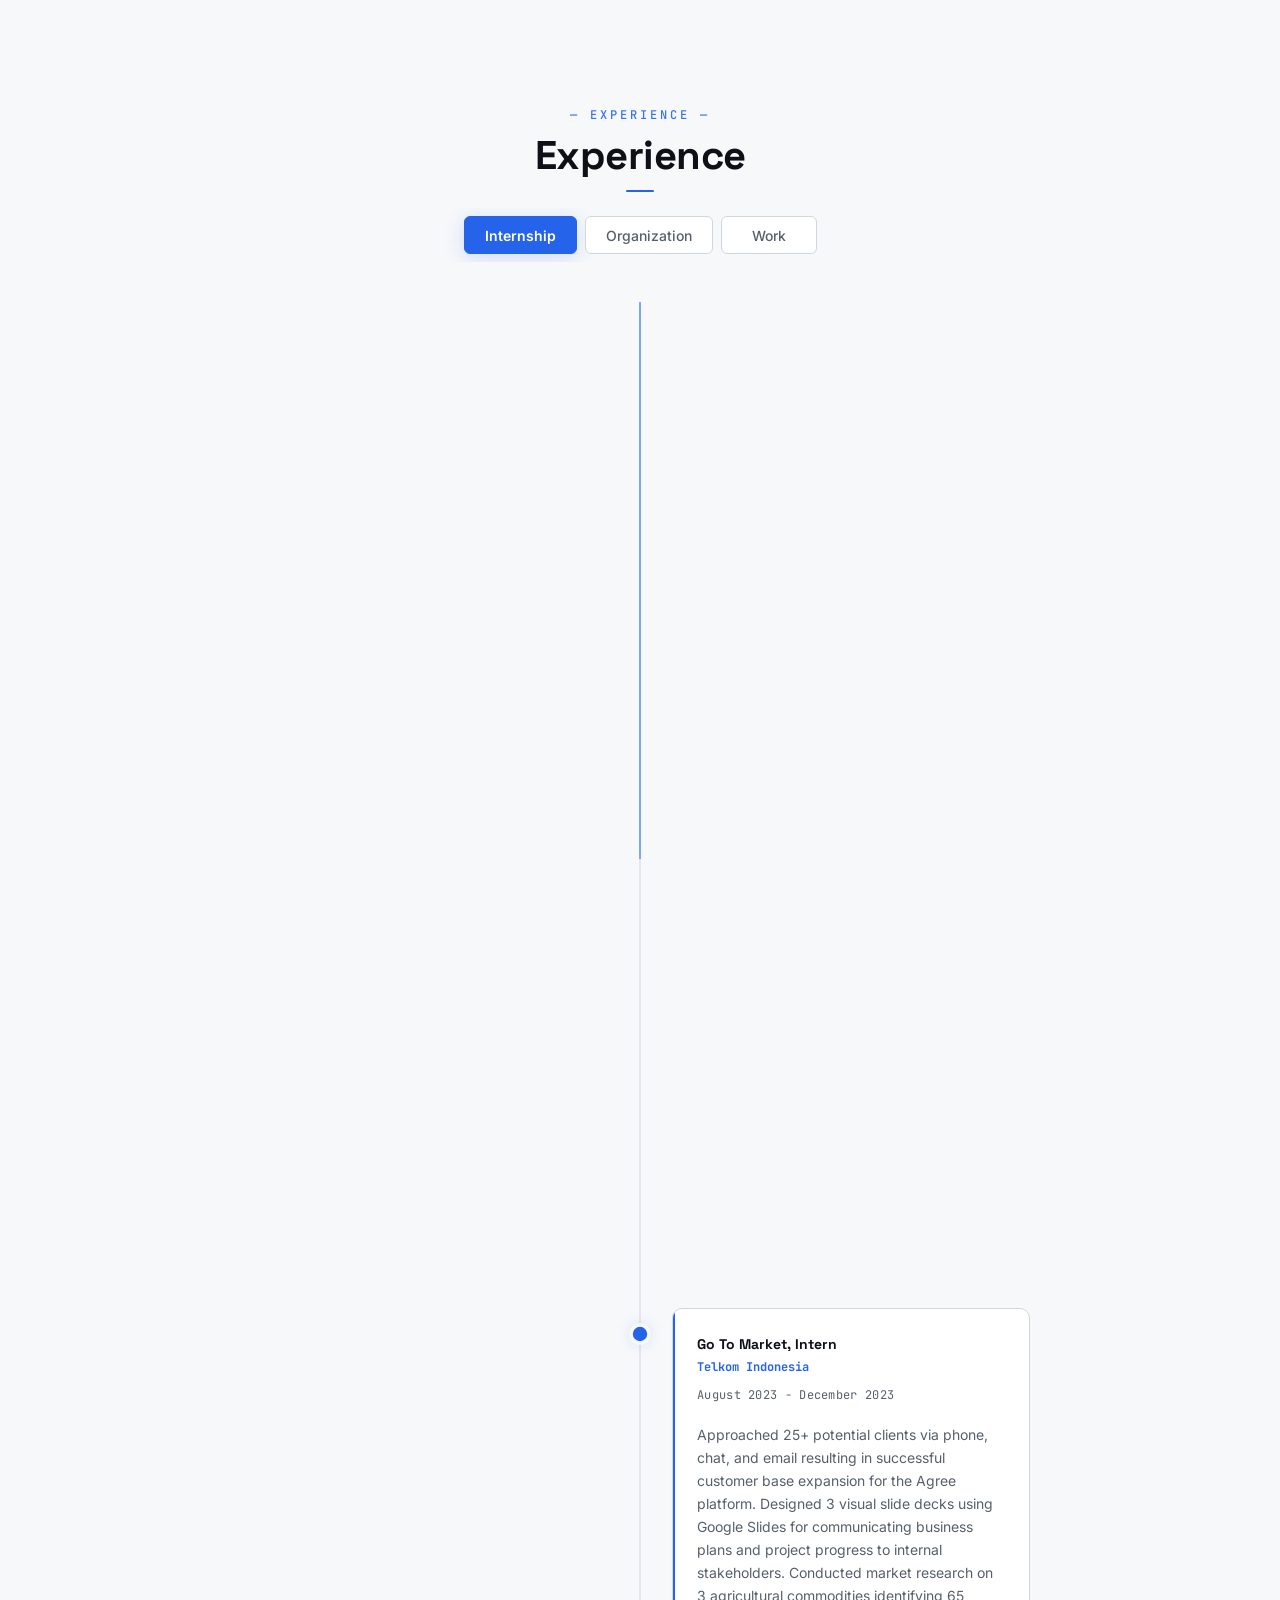
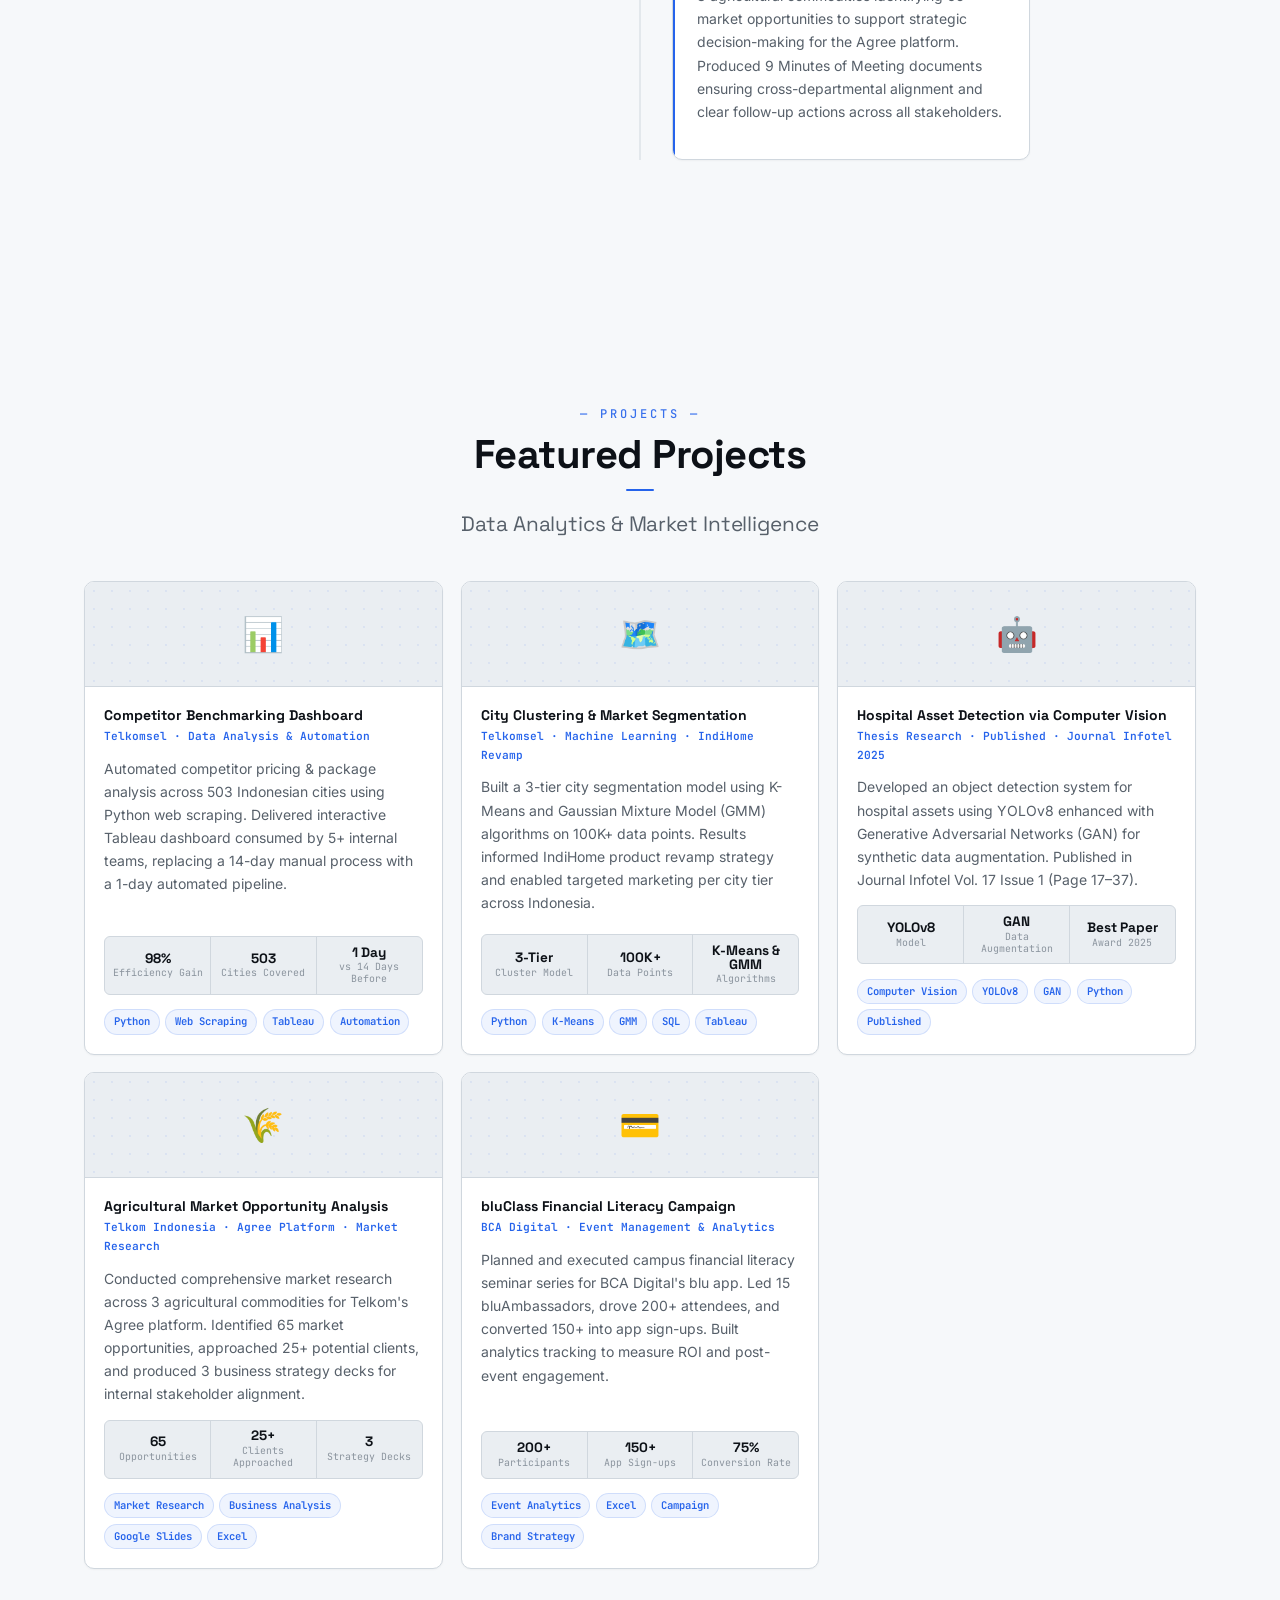
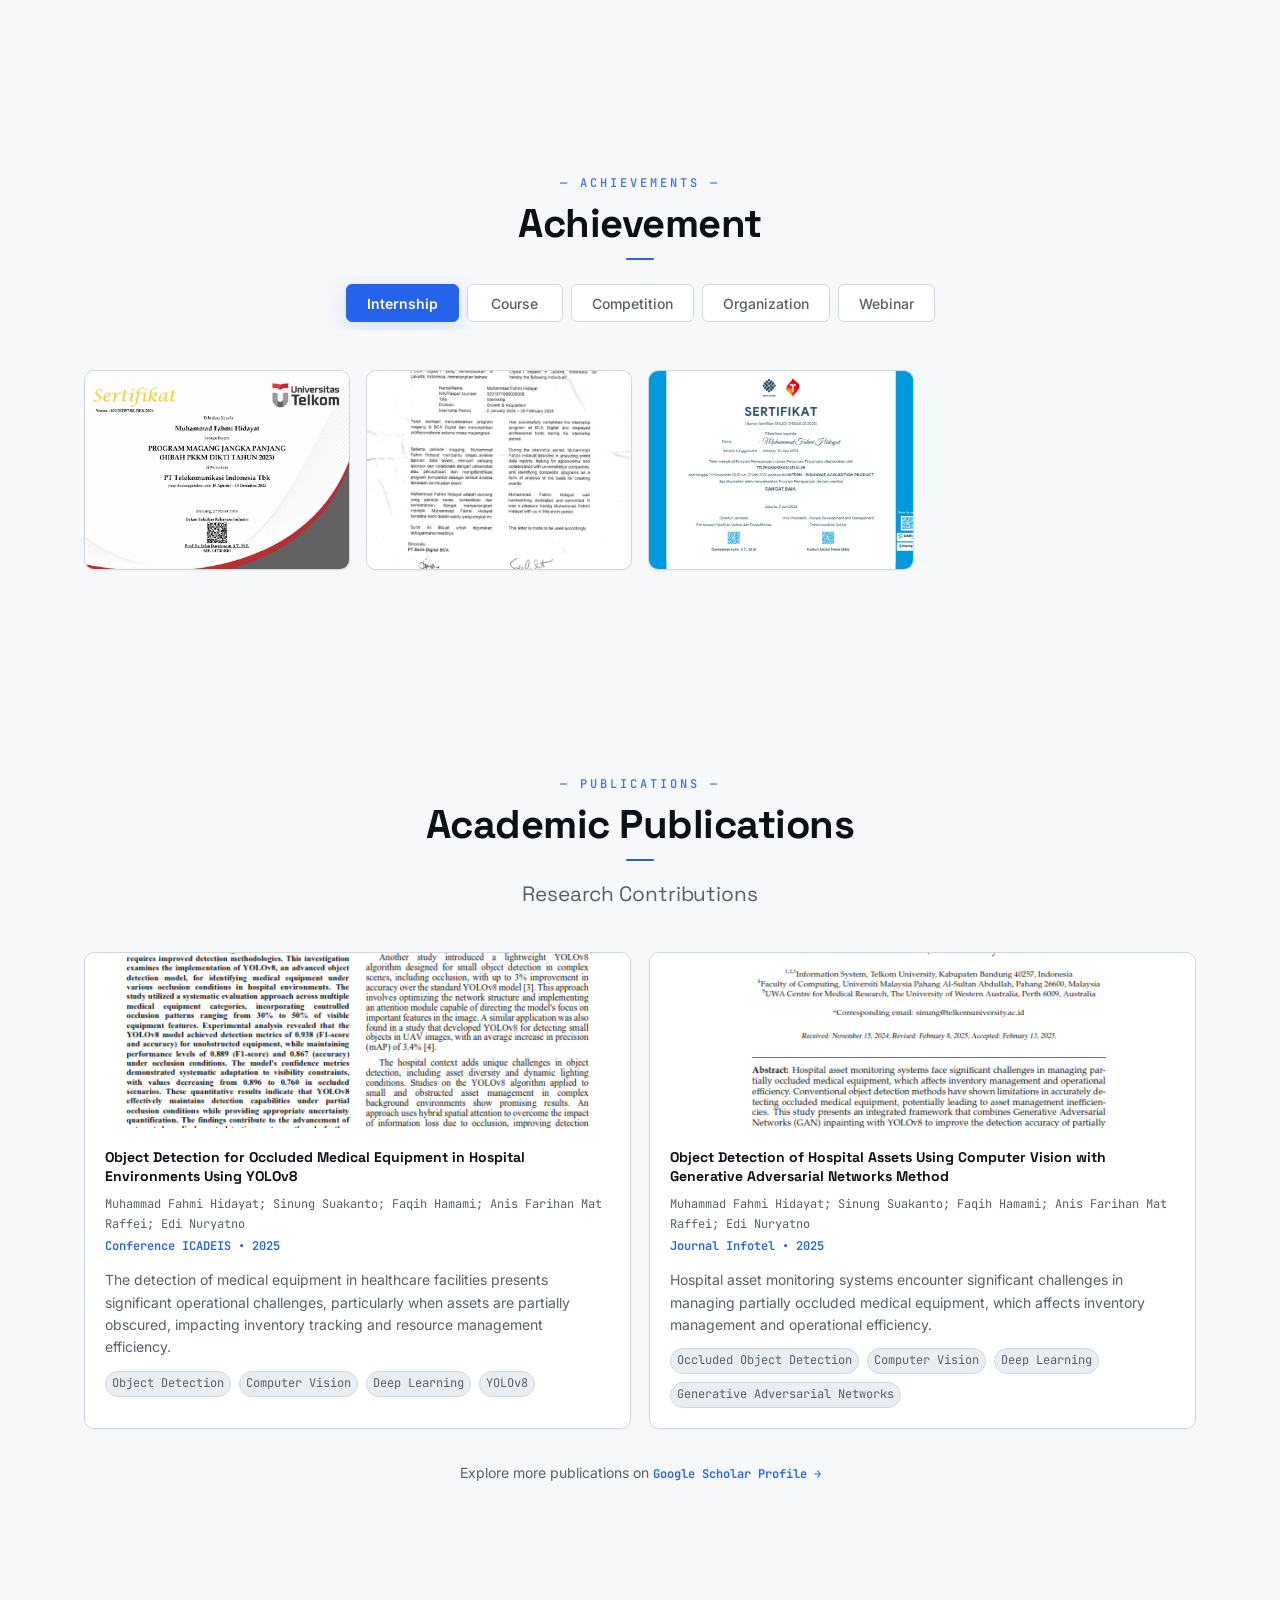
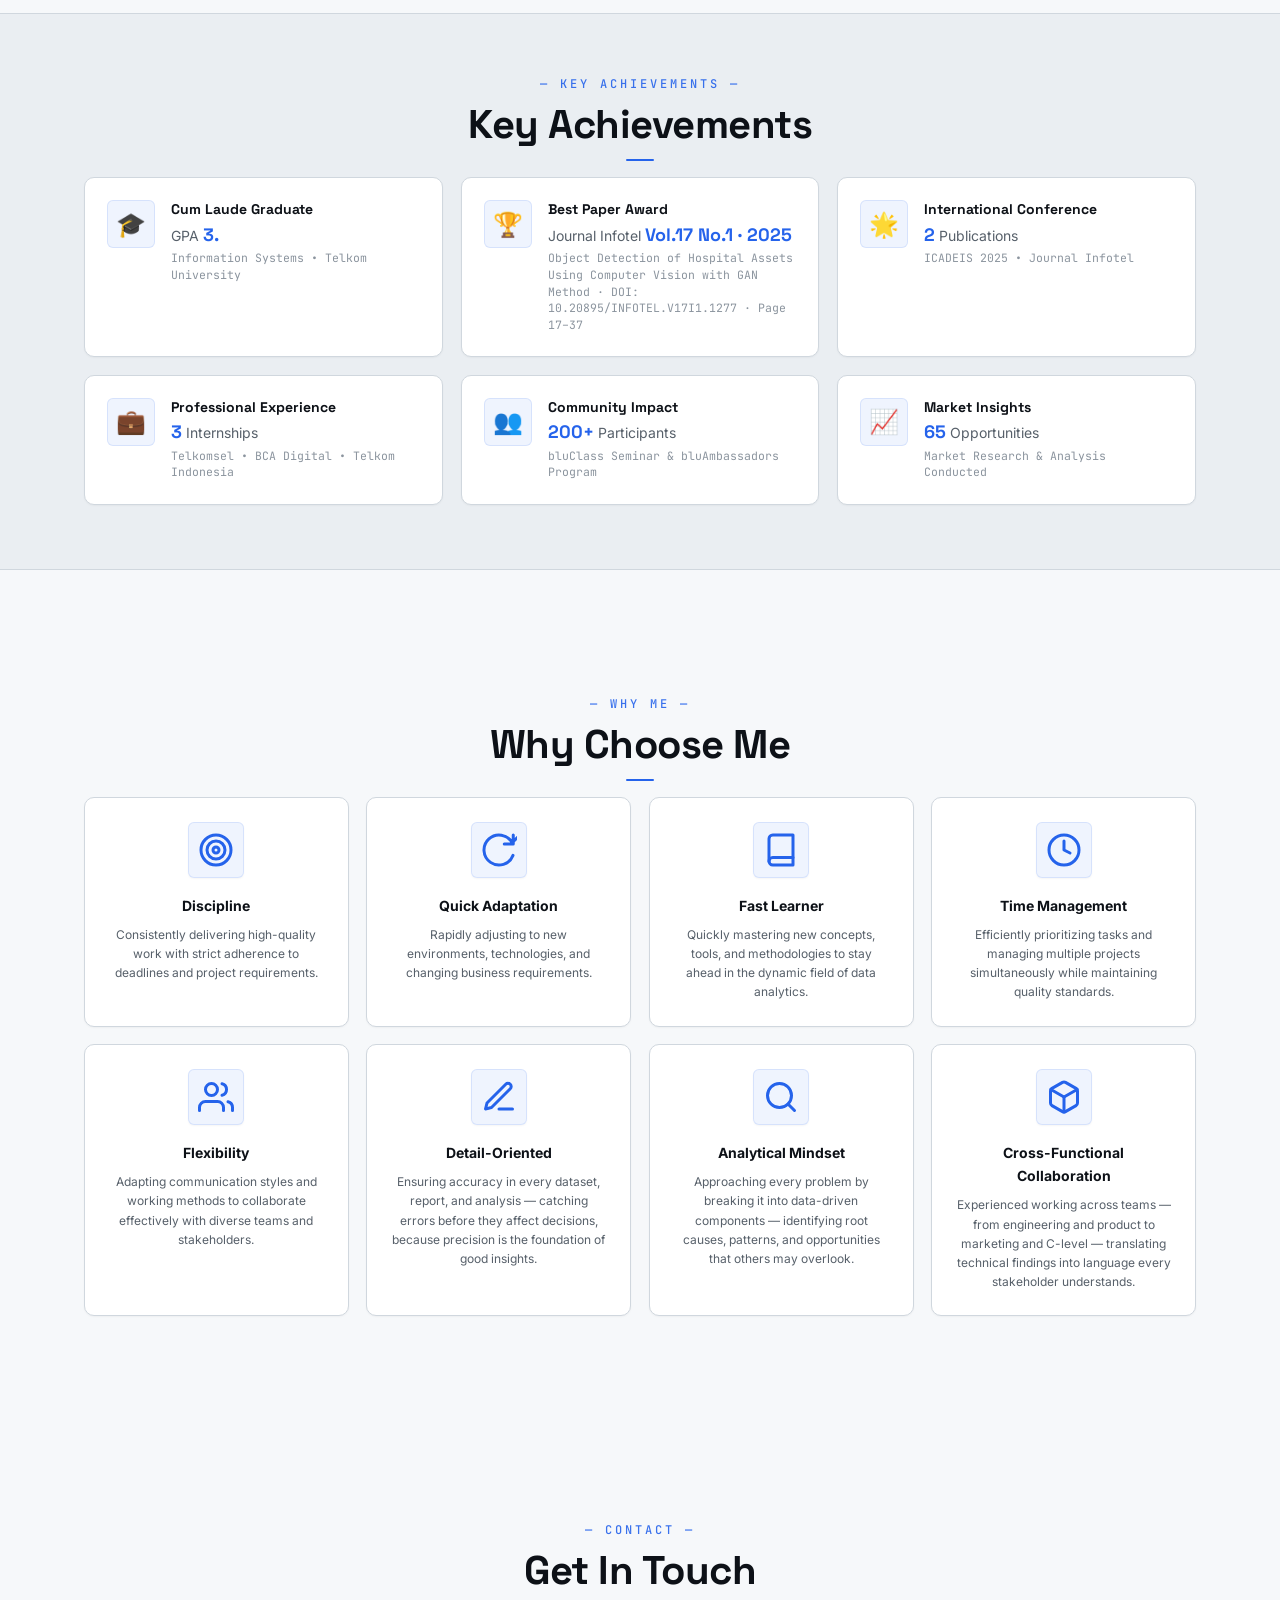
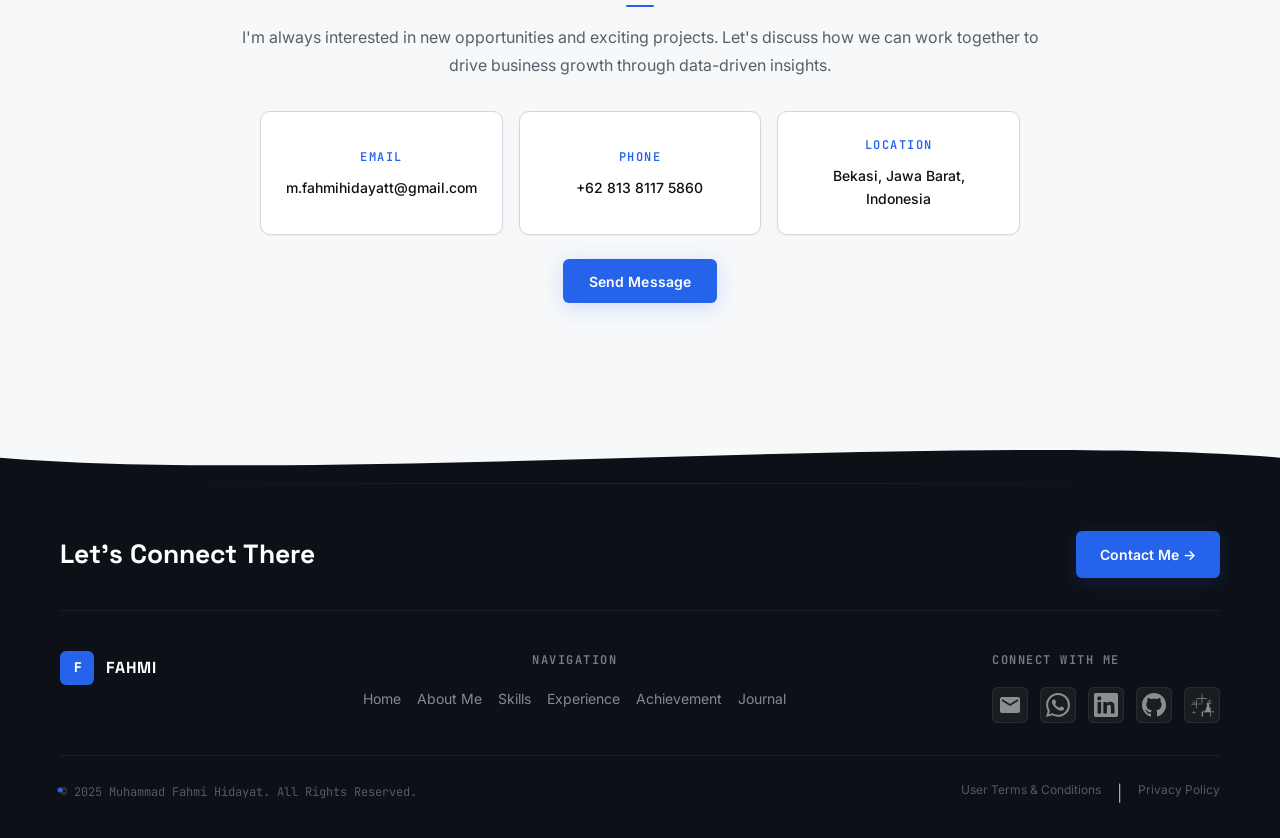
==== commit 90dcdf1b: "update" ====
--- a/index.html
+++ b/index.html
@@ -1,21 +1,27 @@
 <!DOCTYPE html>
 <html lang="en">
+
 <head>
     <meta charset="UTF-8">
     <meta name="viewport" content="width=device-width, initial-scale=1.0">
     <meta name="description" content="Fahmi - Professional Data Analytics & Business Strategy Portfolio">
     <meta name="author" content="Muhammad Fahmi Hidayat">
-    <meta name="keywords" content="Data Analytics, Business Strategy, Portfolio, Fahmi, Information Systems, Telkom University, SQL, Python, Tableau, bluClass, bluAmbassador, IndiHome, Agree, IT">
+    <meta name="keywords"
+        content="Data Analytics, Business Strategy, Portfolio, Fahmi, Information Systems, Telkom University, SQL, Python, Tableau, bluClass, bluAmbassador, IndiHome, Agree, IT">
     <meta property="og:title" content="Fahmi - Driving Business Growth Through Data & Strategy">
-    <meta property="og:description" content="Information Systems graduate with dual expertise in business analysis and data analytics. Explore my portfolio, projects, achievements, and publications.">
+    <meta property="og:description"
+        content="Information Systems graduate with dual expertise in business analysis and data analytics. Explore my portfolio, projects, achievements, and publications.">
     <meta property="og:type" content="website">
     <meta property="og:image" content="images/fahmi.png">
     <title>Fahmi - Driving Business Growth Through Data & Strategy</title>
     <link rel="stylesheet" href="style.css">
     <link rel="preconnect" href="https://fonts.googleapis.com">
     <link rel="preconnect" href="https://fonts.gstatic.com" crossorigin>
-    <link href="https://fonts.googleapis.com/css2?family=Inter:wght@300;400;500;600;700&family=Space+Grotesk:wght@300;400;500;600;700&family=JetBrains+Mono:wght@400;500&display=swap" rel="stylesheet">
+    <link
+        href="https://fonts.googleapis.com/css2?family=Inter:wght@300;400;500;600;700&family=Space+Grotesk:wght@300;400;500;600;700&family=JetBrains+Mono:wght@400;500&display=swap"
+        rel="stylesheet">
 </head>
+
 <body>
     <!-- Preloader -->
     <div id="preloader" class="preloader">
@@ -78,10 +84,12 @@
                     <a href="#skills" class="nav-link" onclick="scrollToSkills()" data-section="skills">Skills</a>
                 </li>
                 <li class="nav-item">
-                    <a href="#experience" class="nav-link" onclick="scrollToExperience()" data-section="experience">Experience</a>
+                    <a href="#experience" class="nav-link" onclick="scrollToExperience()"
+                        data-section="experience">Experience</a>
                 </li>
                 <li class="nav-item">
-                    <a href="#achievement" class="nav-link" onclick="scrollToAchievement()" data-section="achievement">Achievement</a>
+                    <a href="#achievement" class="nav-link" onclick="scrollToAchievement()"
+                        data-section="achievement">Achievement</a>
                 </li>
                 <li class="nav-item">
                     <a href="#journal" class="nav-link" onclick="scrollToJournal()" data-section="journal">Journal</a>
@@ -118,7 +126,8 @@
                     </div>
                     <h1 class="letter-animate">Hi, I'm <span class="text-accent">Fahmi</span></h1>
                     <h2 class="typing-text">Driving Business Growth Through Data &amp; Strategy</h2>
-                    <p>I bridge data and business strategy to deliver actionable insights, enabling smarter decisions, stronger market positioning, and long-term business success.</p>
+                    <p>I bridge data and business strategy to deliver actionable insights, enabling smarter decisions,
+                        stronger market positioning, and long-term business success.</p>
                     <div class="btn-group">
                         <a href="https://wa.me/+6281381175860" class="btn btn-primary">
                             <span class="btn-text">Contact Me</span>
@@ -135,13 +144,22 @@
                     </div>
                     <div class="social-links">
                         <a href="https://www.linkedin.com/in/muhammad-fahmi-hidayat" title="LinkedIn">
-                            <svg width="22" height="22" viewBox="0 0 24 24" fill="currentColor"><path d="M20.447 20.452h-3.554v-5.569c0-1.328-.027-3.037-1.852-3.037-1.853 0-2.136 1.445-2.136 2.939v5.667H9.351V9h3.414v1.561h.046c.477-.9 1.637-1.85 3.37-1.85 3.601 0 4.267 2.37 4.267 5.455v6.286zM5.337 7.433c-1.144 0-2.063-.926-2.063-2.065 0-1.138.92-2.063 2.063-2.063 1.14 0 2.064.925 2.064 2.063 0 1.139-.925 2.065-2.064 2.065zm1.782 13.019H3.555V9h3.564v11.452zM22.225 0H1.771C.792 0 0 .774 0 1.729v20.542C0 23.227.792 24 1.771 24h20.451C23.2 24 24 23.227 24 22.271V1.729C24 .774 23.2 0 22.222 0h.003z"/></svg>
+                            <svg width="22" height="22" viewBox="0 0 24 24" fill="currentColor">
+                                <path
+                                    d="M20.447 20.452h-3.554v-5.569c0-1.328-.027-3.037-1.852-3.037-1.853 0-2.136 1.445-2.136 2.939v5.667H9.351V9h3.414v1.561h.046c.477-.9 1.637-1.85 3.37-1.85 3.601 0 4.267 2.37 4.267 5.455v6.286zM5.337 7.433c-1.144 0-2.063-.926-2.063-2.065 0-1.138.92-2.063 2.063-2.063 1.14 0 2.064.925 2.064 2.063 0 1.139-.925 2.065-2.064 2.065zm1.782 13.019H3.555V9h3.564v11.452zM22.225 0H1.771C.792 0 0 .774 0 1.729v20.542C0 23.227.792 24 1.771 24h20.451C23.2 24 24 23.227 24 22.271V1.729C24 .774 23.2 0 22.222 0h.003z" />
+                            </svg>
                         </a>
                         <a href="https://github.com/MuhammadFahmiHidayat" title="GitHub">
-                            <svg width="22" height="22" viewBox="0 0 24 24" fill="currentColor"><path d="M12 0c-6.626 0-12 5.373-12 12 0 5.302 3.438 9.8 8.207 11.387.599.111.793-.261.793-.577v-2.234c-3.338.726-4.033-1.416-4.033-1.416-.546-1.387-1.333-1.756-1.333-1.756-1.089-.745.083-.729.083-.729 1.205.084 1.839 1.237 1.839 1.237 1.07 1.834 2.807 1.304 3.492.997.107-.775.418-1.305.762-1.604-2.665-.305-5.467-1.334-5.467-5.931 0-1.311.469-2.381 1.236-3.221-.124-.303-.535-1.524.117-3.176 0 0 1.008-.322 3.301 1.23.957-.266 1.983-.399 3.003-.404 1.02.005 2.047.138 3.006.404 2.291-1.552 3.297-1.23 3.297-1.23.653 1.653.242 2.874.118 3.176.77.84 1.235 1.911 1.235 3.221 0 4.609-2.807 5.624-5.479 5.921.43.372.823 1.102.823 2.222v3.293c0 .319.192.694.801.576 4.765-1.589 8.199-6.086 8.199-11.386 0-6.627-5.373-12-12-12z"/></svg>
+                            <svg width="22" height="22" viewBox="0 0 24 24" fill="currentColor">
+                                <path
+                                    d="M12 0c-6.626 0-12 5.373-12 12 0 5.302 3.438 9.8 8.207 11.387.599.111.793-.261.793-.577v-2.234c-3.338.726-4.033-1.416-4.033-1.416-.546-1.387-1.333-1.756-1.333-1.756-1.089-.745.083-.729.083-.729 1.205.084 1.839 1.237 1.839 1.237 1.07 1.834 2.807 1.304 3.492.997.107-.775.418-1.305.762-1.604-2.665-.305-5.467-1.334-5.467-5.931 0-1.311.469-2.381 1.236-3.221-.124-.303-.535-1.524.117-3.176 0 0 1.008-.322 3.301 1.23.957-.266 1.983-.399 3.003-.404 1.02.005 2.047.138 3.006.404 2.291-1.552 3.297-1.23 3.297-1.23.653 1.653.242 2.874.118 3.176.77.84 1.235 1.911 1.235 3.221 0 4.609-2.807 5.624-5.479 5.921.43.372.823 1.102.823 2.222v3.293c0 .319.192.694.801.576 4.765-1.589 8.199-6.086 8.199-11.386 0-6.627-5.373-12-12-12z" />
+                            </svg>
                         </a>
                         <a href="https://public.tableau.com/app/profile/muhammad.fahmi.hidayat/vizzes" title="Tableau">
-                            <svg width="22" height="22" viewBox="0 0 24 24" fill="currentColor"><path d="M11.654 5.234V.847h.692v4.387h4.615v.692h-4.615v4.387h-.692V5.926H6.693v-.692h4.96zm7.577 2.53v-1.615h.461v1.615h1.616v.461h-1.616v1.616h-.461V8.225h-1.615v-.461h1.615zM4.154 7.77v1.615h1.615v.461H4.154v1.616h-.461V9.846H2.077v-.461h1.616V7.77h.461zm15.077 2.77v4.387h.692v4.386h-4.615v-.693h4.615v-4.386h.692v4.386h4.616v.693h-4.616v4.386h-.692v-4.386H11.77v-.693h4.386v-4.386h.692v-4.387h4.616v.693h-4.616zm-7.577 0v.692h-4.96v4.387h-.692V11.54H1.385v-.692h4.616V6.461h.692v4.387h4.96zm3.692 7.156v-1.615h.461v1.615h1.616v.462h-1.616v1.615h-.461v-1.615h-1.615v-.462h1.615zM4.154 17.387v1.615h1.615v.461H4.154v1.615h-.461v-1.615H2.077v-.461h1.616v-1.615h.461zm7.5 1.847v4.386h.692v4.387h-4.615v-.693h4.615v-4.386h.692v4.386h4.616v.693h-4.616v4.387h-.692v-4.387H7.847v-.693h4.386v-4.386h.692v-4.387h4.616v.693h-4.616z"/></svg>
+                            <svg width="22" height="22" viewBox="0 0 24 24" fill="currentColor">
+                                <path
+                                    d="M11.654 5.234V.847h.692v4.387h4.615v.692h-4.615v4.387h-.692V5.926H6.693v-.692h4.96zm7.577 2.53v-1.615h.461v1.615h1.616v.461h-1.616v1.616h-.461V8.225h-1.615v-.461h1.615zM4.154 7.77v1.615h1.615v.461H4.154v1.616h-.461V9.846H2.077v-.461h1.616V7.77h.461zm15.077 2.77v4.387h.692v4.386h-4.615v-.693h4.615v-4.386h.692v4.386h4.616v.693h-4.616v4.386h-.692v-4.386H11.77v-.693h4.386v-4.386h.692v-4.387h4.616v.693h-4.616zm-7.577 0v.692h-4.96v4.387h-.692V11.54H1.385v-.692h4.616V6.461h.692v4.387h4.96zm3.692 7.156v-1.615h.461v1.615h1.616v.462h-1.616v1.615h-.461v-1.615h-1.615v-.462h1.615zM4.154 17.387v1.615h1.615v.461H4.154v1.615h-.461v-1.615H2.077v-.461h1.616v-1.615h.461zm7.5 1.847v4.386h.692v4.387h-4.615v-.693h4.615v-4.386h.692v4.386h4.616v.693h-4.616v4.387h-.692v-4.387H7.847v-.693h4.386v-4.386h.692v-4.387h4.616v.693h-4.616z" />
+                            </svg>
                         </a>
                     </div>
                     <!-- Hero Stats -->
@@ -172,11 +190,13 @@
                 <div class="home-image">
                     <div class="profile-img-wrapper">
                         <div class="profile-img-ring"></div>
-                        <img src="images/fahmi.png" alt="Fahmi - Professional headshot" class="profile-img" id="profile-img">
-                    </div>
-                </div> </div>
-            </div>
-            
+                        <img src="images/fahmi.png" alt="Fahmi - Professional headshot" class="profile-img"
+                            id="profile-img">
+                    </div>
+                </div>
+            </div>
+            </div>
+
             <!-- About Me Section -->
             <div class="about-section" id="aboutme">
                 <div class="container">
@@ -186,7 +206,12 @@
                             <img src="images/about-me.png" alt="About Fahmi" class="about-img">
                         </div>
                         <div class="about-text">
-                            <p>Cum Laude graduate of Information Systems (GPA 3.68/4.00) with strong expertise in data analytics and business strategy. Proficient in SQL, Python, Power BI, Tableau, and Excel with hands-on experience in large-scale data processing, data visualization, competitor benchmarking, and market research. Passionate about turning complex data into actionable business insights to drive growth, product decisions, and market expansion opportunities.</p>
+                            <p>Cum Laude graduate of Information Systems (GPA 3.68/4.00) with strong expertise in data
+                                analytics and business strategy. Proficient in SQL, Python, Power BI, Tableau, and Excel
+                                with hands-on experience in large-scale data processing, data visualization, competitor
+                                benchmarking, and market research. Passionate about turning complex data into actionable
+                                business insights to drive growth, product decisions, and market expansion
+                                opportunities.</p>
                         </div>
                     </div>
 
@@ -202,10 +227,12 @@
                                 <p class="major">Information Systems</p>
                                 <p class="gpa">GPA 3.68/4.00</p>
                                 <p class="years">2021 - 2025</p>
-                                <p class="description">Specialized in Business Analysis and Data Analytics with focus on digital transformation and information systems management.</p>
+                                <p class="description">Specialized in Business Analysis and Data Analytics with focus on
+                                    digital transformation and information systems management.</p>
                                 <ul class="education-achievements">
                                     <li>Honors of Cum Laude</li>
-                                    <li>Best Paper Award Object Detection of Hospital Assets Using Computer Vision with Generative Adversarial Networks Method</li>
+                                    <li>Best Paper Award Object Detection of Hospital Assets Using Computer Vision with
+                                        Generative Adversarial Networks Method</li>
                                     <li>Presenter International Conference ICADEIS 2025 Bandung, Indonesia</li>
                                 </ul>
                             </div>
@@ -219,39 +246,54 @@
                 <div class="container">
                     <h3 class="section-title" data-label="Skills">My Skills</h3>
                     <h2 class="section-subtitle">My Expertise</h2>
-                    
+
                     <div class="skills-grid">
                         <div class="skill-card">
                             <div class="skill-icon">
-                                <svg class="skill-svg" width="36" height="36" viewBox="0 0 24 24" fill="none" stroke="currentColor" stroke-width="2" stroke-linecap="round" stroke-linejoin="round">
+                                <svg class="skill-svg" width="36" height="36" viewBox="0 0 24 24" fill="none"
+                                    stroke="currentColor" stroke-width="2" stroke-linecap="round"
+                                    stroke-linejoin="round">
                                     <path d="M21.21 15.89A10 10 0 1 1 8 2.83" />
                                     <path d="M22 12A10 10 0 0 0 12 2v10z" />
                                 </svg>
                             </div>
                             <h3>Market Research</h3>
-                            <p>Conducting comprehensive market analysis, competitive research, and consumer behavior studies to identify business opportunities and market trends.</p>
+                            <p>Conducting comprehensive market analysis, competitive research, and consumer behavior
+                                studies to identify business opportunities and market trends.</p>
                             <div class="skill-progress-wrapper">
-                                <div class="skill-progress-label"><span>Proficiency</span><span class="skill-progress-pct">85%</span></div>
-                                <div class="skill-progress-track"><div class="skill-progress-bar" data-width="85"></div></div>
+                                <div class="skill-progress-label"><span>Proficiency</span><span
+                                        class="skill-progress-pct">85%</span></div>
+                                <div class="skill-progress-track">
+                                    <div class="skill-progress-bar" data-width="85"></div>
+                                </div>
                             </div>
                         </div>
                         <div class="skill-card">
                             <div class="skill-icon">
-                                <svg class="skill-svg" width="36" height="36" viewBox="0 0 24 24" fill="none" stroke="currentColor" stroke-width="2" stroke-linecap="round" stroke-linejoin="round">
+                                <svg class="skill-svg" width="36" height="36" viewBox="0 0 24 24" fill="none"
+                                    stroke="currentColor" stroke-width="2" stroke-linecap="round"
+                                    stroke-linejoin="round">
                                     <circle cx="12" cy="12" r="3" />
-                                    <path d="M19.4 15a1.65 1.65 0 0 0 .33 1.82l.06.06a2 2 0 1 1-2.83 2.83l-.06-.06a1.65 1.65 0 0 0-1.82-.33 1.65 1.65 0 0 0-1 1.51V21a2 2 0 0 1-4 0v-.09A1.65 1.65 0 0 0 9 19.4a1.65 1.65 0 0 0-1.82.33l-.06.06a2 2 0 1 1-2.83-2.83l.06-.06a1.65 1.65 0 0 0 .33-1.82 1.65 1.65 0 0 0-1.51-1H3a2 2 0 0 1 0-4h.09A1.65 1.65 0 0 0 4.6 9a1.65 1.65 0 0 0-.33-1.82l-.06-.06a2 2 0 1 1 2.83-2.83l.06.06a1.65 1.65 0 0 0 1.82.33H9a1.65 1.65 0 0 0 1-1.51V3a2 2 0 0 1 4 0v.09a1.65 1.65 0 0 0 1 1.51 1.65 1.65 0 0 0 1.82-.33l.06-.06a2 2 0 1 1 2.83 2.83l-.06.06a1.65 1.65 0 0 0-.33 1.82V9a1.65 1.65 0 0 0 1.51 1H21a2 2 0 0 1 0 4h-.09a1.65 1.65 0 0 0-1.51 1z" />
+                                    <path
+                                        d="M19.4 15a1.65 1.65 0 0 0 .33 1.82l.06.06a2 2 0 1 1-2.83 2.83l-.06-.06a1.65 1.65 0 0 0-1.82-.33 1.65 1.65 0 0 0-1 1.51V21a2 2 0 0 1-4 0v-.09A1.65 1.65 0 0 0 9 19.4a1.65 1.65 0 0 0-1.82.33l-.06.06a2 2 0 1 1-2.83-2.83l.06-.06a1.65 1.65 0 0 0 .33-1.82 1.65 1.65 0 0 0-1.51-1H3a2 2 0 0 1 0-4h.09A1.65 1.65 0 0 0 4.6 9a1.65 1.65 0 0 0-.33-1.82l-.06-.06a2 2 0 1 1 2.83-2.83l.06.06a1.65 1.65 0 0 0 1.82.33H9a1.65 1.65 0 0 0 1-1.51V3a2 2 0 0 1 4 0v.09a1.65 1.65 0 0 0 1 1.51 1.65 1.65 0 0 0 1.82-.33l.06-.06a2 2 0 1 1 2.83 2.83l-.06.06a1.65 1.65 0 0 0-.33 1.82V9a1.65 1.65 0 0 0 1.51 1H21a2 2 0 0 1 0 4h-.09a1.65 1.65 0 0 0-1.51 1z" />
                                 </svg>
                             </div>
                             <h3>Business Process</h3>
-                            <p>Optimizing business workflows, process mapping, and operational efficiency improvements to drive organizational performance and cost reduction.</p>
+                            <p>Optimizing business workflows, process mapping, and operational efficiency improvements
+                                to drive organizational performance and cost reduction.</p>
                             <div class="skill-progress-wrapper">
-                                <div class="skill-progress-label"><span>Proficiency</span><span class="skill-progress-pct">80%</span></div>
-                                <div class="skill-progress-track"><div class="skill-progress-bar" data-width="80"></div></div>
+                                <div class="skill-progress-label"><span>Proficiency</span><span
+                                        class="skill-progress-pct">80%</span></div>
+                                <div class="skill-progress-track">
+                                    <div class="skill-progress-bar" data-width="80"></div>
+                                </div>
                             </div>
                         </div>
                         <div class="skill-card">
                             <div class="skill-icon">
-                                <svg class="skill-svg" width="36" height="36" viewBox="0 0 24 24" fill="none" stroke="currentColor" stroke-width="2" stroke-linecap="round" stroke-linejoin="round">
+                                <svg class="skill-svg" width="36" height="36" viewBox="0 0 24 24" fill="none"
+                                    stroke="currentColor" stroke-width="2" stroke-linecap="round"
+                                    stroke-linejoin="round">
                                     <rect x="3" y="4" width="18" height="18" rx="2" ry="2" />
                                     <line x1="9" y1="9" x2="15" y2="9" />
                                     <line x1="9" y1="13" x2="15" y2="13" />
@@ -259,81 +301,116 @@
                                 </svg>
                             </div>
                             <h3>Project Management</h3>
-                            <p>Agile, Scrum, Trello, Jira - Leading cross-functional teams and managing complex projects from initiation to delivery with proven methodologies.</p>
+                            <p>Agile, Scrum, Trello, Jira - Leading cross-functional teams and managing complex projects
+                                from initiation to delivery with proven methodologies.</p>
                             <div class="skill-progress-wrapper">
-                                <div class="skill-progress-label"><span>Proficiency</span><span class="skill-progress-pct">78%</span></div>
-                                <div class="skill-progress-track"><div class="skill-progress-bar" data-width="78"></div></div>
+                                <div class="skill-progress-label"><span>Proficiency</span><span
+                                        class="skill-progress-pct">78%</span></div>
+                                <div class="skill-progress-track">
+                                    <div class="skill-progress-bar" data-width="78"></div>
+                                </div>
                             </div>
                         </div>
                         <div class="skill-card">
                             <div class="skill-icon">
-                                <svg class="skill-svg" width="36" height="36" viewBox="0 0 24 24" fill="none" stroke="currentColor" stroke-width="2" stroke-linecap="round" stroke-linejoin="round">
+                                <svg class="skill-svg" width="36" height="36" viewBox="0 0 24 24" fill="none"
+                                    stroke="currentColor" stroke-width="2" stroke-linecap="round"
+                                    stroke-linejoin="round">
                                     <path d="M22 3H2l8 9.46V19l4 2v-8.54L22 3z" />
                                 </svg>
                             </div>
                             <h3>Funnel Optimization</h3>
-                            <p>Analyzing and optimizing conversion funnels to improve customer acquisition, retention rates, and overall business performance metrics.</p>
+                            <p>Analyzing and optimizing conversion funnels to improve customer acquisition, retention
+                                rates, and overall business performance metrics.</p>
                             <div class="skill-progress-wrapper">
-                                <div class="skill-progress-label"><span>Proficiency</span><span class="skill-progress-pct">75%</span></div>
-                                <div class="skill-progress-track"><div class="skill-progress-bar" data-width="75"></div></div>
+                                <div class="skill-progress-label"><span>Proficiency</span><span
+                                        class="skill-progress-pct">75%</span></div>
+                                <div class="skill-progress-track">
+                                    <div class="skill-progress-bar" data-width="75"></div>
+                                </div>
                             </div>
                         </div>
                         <div class="skill-card">
                             <div class="skill-icon">
-                                <svg class="skill-svg" width="36" height="36" viewBox="0 0 24 24" fill="none" stroke="currentColor" stroke-width="2" stroke-linecap="round" stroke-linejoin="round">
+                                <svg class="skill-svg" width="36" height="36" viewBox="0 0 24 24" fill="none"
+                                    stroke="currentColor" stroke-width="2" stroke-linecap="round"
+                                    stroke-linejoin="round">
                                     <line x1="18" y1="20" x2="18" y2="10" />
                                     <line x1="12" y1="20" x2="12" y2="4" />
                                     <line x1="6" y1="20" x2="6" y2="14" />
                                 </svg>
                             </div>
                             <h3>Data Visualization</h3>
-                            <p>Tableau, Power BI, Excel - Creating compelling visual stories from complex datasets to enable data-driven decision making across organizations.</p>
+                            <p>Tableau, Power BI, Excel - Creating compelling visual stories from complex datasets to
+                                enable data-driven decision making across organizations.</p>
                             <div class="skill-progress-wrapper">
-                                <div class="skill-progress-label"><span>Proficiency</span><span class="skill-progress-pct">88%</span></div>
-                                <div class="skill-progress-track"><div class="skill-progress-bar" data-width="88"></div></div>
+                                <div class="skill-progress-label"><span>Proficiency</span><span
+                                        class="skill-progress-pct">88%</span></div>
+                                <div class="skill-progress-track">
+                                    <div class="skill-progress-bar" data-width="88"></div>
+                                </div>
                             </div>
                         </div>
                         <div class="skill-card">
                             <div class="skill-icon">
-                                <svg class="skill-svg" width="36" height="36" viewBox="0 0 24 24" fill="none" stroke="currentColor" stroke-width="2" stroke-linecap="round" stroke-linejoin="round">
+                                <svg class="skill-svg" width="36" height="36" viewBox="0 0 24 24" fill="none"
+                                    stroke="currentColor" stroke-width="2" stroke-linecap="round"
+                                    stroke-linejoin="round">
                                     <ellipse cx="12" cy="5" rx="9" ry="3" />
                                     <path d="M3 5v14c0 1.66 4 3 9 3s9-1.34 9-3V5" />
                                     <path d="M3 12c0 1.66 4 3 9 3s9-1.34 9-3" />
                                 </svg>
                             </div>
                             <h3>Data Analytics</h3>
-                            <p>SQL, Python - Advanced statistical analysis, predictive modeling, and data mining to extract actionable insights from large datasets.</p>
+                            <p>SQL, Python - Advanced statistical analysis, predictive modeling, and data mining to
+                                extract actionable insights from large datasets.</p>
                             <div class="skill-progress-wrapper">
-                                <div class="skill-progress-label"><span>Proficiency</span><span class="skill-progress-pct">83%</span></div>
-                                <div class="skill-progress-track"><div class="skill-progress-bar" data-width="83"></div></div>
+                                <div class="skill-progress-label"><span>Proficiency</span><span
+                                        class="skill-progress-pct">83%</span></div>
+                                <div class="skill-progress-track">
+                                    <div class="skill-progress-bar" data-width="83"></div>
+                                </div>
                             </div>
                         </div>
 
                         <div class="skill-card">
                             <div class="skill-icon">
-                                <svg class="skill-svg" width="36" height="36" viewBox="0 0 24 24" fill="none" stroke="currentColor" stroke-width="2" stroke-linecap="round" stroke-linejoin="round">
-                                    <path d="M2 3h6a4 4 0 0 1 4 4v14a3 3 0 0 0-3-3H2z"/>
-                                    <path d="M22 3h-6a4 4 0 0 0-4 4v14a3 3 0 0 1 3-3h7z"/>
+                                <svg class="skill-svg" width="36" height="36" viewBox="0 0 24 24" fill="none"
+                                    stroke="currentColor" stroke-width="2" stroke-linecap="round"
+                                    stroke-linejoin="round">
+                                    <path d="M2 3h6a4 4 0 0 1 4 4v14a3 3 0 0 0-3-3H2z" />
+                                    <path d="M22 3h-6a4 4 0 0 0-4 4v14a3 3 0 0 1 3-3h7z" />
                                 </svg>
                             </div>
                             <h3>Strategic Reporting</h3>
-                            <p>Crafting executive-ready reports, dashboards, and data storytelling decks that translate complex findings into clear, actionable business recommendations for C-level stakeholders.</p>
+                            <p>Crafting executive-ready reports, dashboards, and data storytelling decks that translate
+                                complex findings into clear, actionable business recommendations for C-level
+                                stakeholders.</p>
                             <div class="skill-progress-wrapper">
-                                <div class="skill-progress-label"><span>Proficiency</span><span class="skill-progress-pct">82%</span></div>
-                                <div class="skill-progress-track"><div class="skill-progress-bar" data-width="82"></div></div>
+                                <div class="skill-progress-label"><span>Proficiency</span><span
+                                        class="skill-progress-pct">82%</span></div>
+                                <div class="skill-progress-track">
+                                    <div class="skill-progress-bar" data-width="82"></div>
+                                </div>
                             </div>
                         </div>
                         <div class="skill-card">
                             <div class="skill-icon">
-                                <svg class="skill-svg" width="36" height="36" viewBox="0 0 24 24" fill="none" stroke="currentColor" stroke-width="2" stroke-linecap="round" stroke-linejoin="round">
-                                    <polyline points="22 12 18 12 15 21 9 3 6 12 2 12"/>
+                                <svg class="skill-svg" width="36" height="36" viewBox="0 0 24 24" fill="none"
+                                    stroke="currentColor" stroke-width="2" stroke-linecap="round"
+                                    stroke-linejoin="round">
+                                    <polyline points="22 12 18 12 15 21 9 3 6 12 2 12" />
                                 </svg>
                             </div>
                             <h3>Machine Learning</h3>
-                            <p>Applying clustering, classification, and detection algorithms (K-Means, GMM, YOLOv8, GAN) to solve real-world problems — from market segmentation to computer vision research.</p>
+                            <p>Applying clustering, classification, and detection algorithms (K-Means, GMM, YOLOv8, GAN)
+                                to solve real-world problems — from market segmentation to computer vision research.</p>
                             <div class="skill-progress-wrapper">
-                                <div class="skill-progress-label"><span>Proficiency</span><span class="skill-progress-pct">68%</span></div>
-                                <div class="skill-progress-track"><div class="skill-progress-bar" data-width="68"></div></div>
+                                <div class="skill-progress-label"><span>Proficiency</span><span
+                                        class="skill-progress-pct">68%</span></div>
+                                <div class="skill-progress-track">
+                                    <div class="skill-progress-bar" data-width="68"></div>
+                                </div>
                             </div>
                         </div>
                     </div>
@@ -344,36 +421,54 @@
                         <div class="marquee-container">
                             <div class="marquee-track" id="marquee-track">
                                 <!-- Set 1 -->
-                                <div class="tool-item"><img src="images/logo-tableau.png" alt="Tableau" class="tool-logo"><span class="tool-name">Tableau</span></div>
-                                <div class="tool-item"><img src="images/logo-excel.png" alt="Excel" class="tool-logo"><span class="tool-name">Excel</span></div>
-                                <div class="tool-item"><img src="images/logo-powerbi.png" alt="Power BI" class="tool-logo"><span class="tool-name">Power BI</span></div>
-                                <div class="tool-item"><img src="https://cdn.worldvectorlogo.com/logos/trello.svg" alt="Trello" class="tool-logo"><span class="tool-name">Trello</span></div>
-                                <div class="tool-item"><img src="https://cdn.worldvectorlogo.com/logos/jira-1.svg" alt="Jira" class="tool-logo"><span class="tool-name">Jira</span></div>
-                                <div class="tool-item"><img src="https://www.svgrepo.com/show/331760/sql-database-generic.svg" alt="SQL" class="tool-logo"><span class="tool-name">SQL</span></div>
-                                <div class="tool-item"><img src="https://cdn.worldvectorlogo.com/logos/python-5.svg" alt="Python" class="tool-logo"><span class="tool-name">Python</span></div>
+                                <div class="tool-item"><img src="images/logo-tableau.png" alt="Tableau"
+                                        class="tool-logo"><span class="tool-name">Tableau</span></div>
+                                <div class="tool-item"><img src="images/logo-excel.png" alt="Excel"
+                                        class="tool-logo"><span class="tool-name">Excel</span></div>
+                                <div class="tool-item"><img src="images/logo-powerbi.png" alt="Power BI"
+                                        class="tool-logo"><span class="tool-name">Power BI</span></div>
+                                <div class="tool-item"><img src="https://cdn.worldvectorlogo.com/logos/trello.svg"
+                                        alt="Trello" class="tool-logo"><span class="tool-name">Trello</span></div>
+                                <div class="tool-item"><img src="https://cdn.worldvectorlogo.com/logos/jira-1.svg"
+                                        alt="Jira" class="tool-logo"><span class="tool-name">Jira</span></div>
+                                <div class="tool-item"><img
+                                        src="https://www.svgrepo.com/show/331760/sql-database-generic.svg" alt="SQL"
+                                        class="tool-logo"><span class="tool-name">SQL</span></div>
+                                <div class="tool-item"><img src="https://cdn.worldvectorlogo.com/logos/python-5.svg"
+                                        alt="Python" class="tool-logo"><span class="tool-name">Python</span></div>
                                 <!-- Set 2 (duplicate for seamless loop) -->
-                                <div class="tool-item"><img src="images/logo-tableau.png" alt="Tableau" class="tool-logo"><span class="tool-name">Tableau</span></div>
-                                <div class="tool-item"><img src="images/logo-excel.png" alt="Excel" class="tool-logo"><span class="tool-name">Excel</span></div>
-                                <div class="tool-item"><img src="images/logo-powerbi.png" alt="Power BI" class="tool-logo"><span class="tool-name">Power BI</span></div>
-                                <div class="tool-item"><img src="https://cdn.worldvectorlogo.com/logos/trello.svg" alt="Trello" class="tool-logo"><span class="tool-name">Trello</span></div>
-                                <div class="tool-item"><img src="https://cdn.worldvectorlogo.com/logos/jira-1.svg" alt="Jira" class="tool-logo"><span class="tool-name">Jira</span></div>
-                                <div class="tool-item"><img src="https://www.svgrepo.com/show/331760/sql-database-generic.svg" alt="SQL" class="tool-logo"><span class="tool-name">SQL</span></div>
-                                <div class="tool-item"><img src="https://cdn.worldvectorlogo.com/logos/python-5.svg" alt="Python" class="tool-logo"><span class="tool-name">Python</span></div>
+                                <div class="tool-item"><img src="images/logo-tableau.png" alt="Tableau"
+                                        class="tool-logo"><span class="tool-name">Tableau</span></div>
+                                <div class="tool-item"><img src="images/logo-excel.png" alt="Excel"
+                                        class="tool-logo"><span class="tool-name">Excel</span></div>
+                                <div class="tool-item"><img src="images/logo-powerbi.png" alt="Power BI"
+                                        class="tool-logo"><span class="tool-name">Power BI</span></div>
+                                <div class="tool-item"><img src="https://cdn.worldvectorlogo.com/logos/trello.svg"
+                                        alt="Trello" class="tool-logo"><span class="tool-name">Trello</span></div>
+                                <div class="tool-item"><img src="https://cdn.worldvectorlogo.com/logos/jira-1.svg"
+                                        alt="Jira" class="tool-logo"><span class="tool-name">Jira</span></div>
+                                <div class="tool-item"><img
+                                        src="https://www.svgrepo.com/show/331760/sql-database-generic.svg" alt="SQL"
+                                        class="tool-logo"><span class="tool-name">SQL</span></div>
+                                <div class="tool-item"><img src="https://cdn.worldvectorlogo.com/logos/python-5.svg"
+                                        alt="Python" class="tool-logo"><span class="tool-name">Python</span></div>
                             </div>
                         </div>
                     </div>
                 </div>
 
-                    </div>
-                </div>
+            </div>
+            </div>
             </div>
             <div class="experience-section" id="experience">
                 <div class="container">
                     <h3 class="section-title" data-label="Experience">Experience</h3>
-                    
+
                     <div class="experience-tabs">
-                        <button class="tab-btn active" onclick="showExperienceTab('internship')" type="button">Internship</button>
-                        <button class="tab-btn" onclick="showExperienceTab('organization')" type="button">Organization</button>
+                        <button class="tab-btn active" onclick="showExperienceTab('internship')"
+                            type="button">Internship</button>
+                        <button class="tab-btn" onclick="showExperienceTab('organization')"
+                            type="button">Organization</button>
                         <button class="tab-btn" onclick="showExperienceTab('work')" type="button">Work</button>
                     </div>
 
@@ -390,7 +485,15 @@
                                             <time>November 2025 - May 2026</time>
                                         </div>
                                         <div class="experience-body">
-                                            <p>Automated competitor benchmarking by scraping 8 ISP competitors across 503 cities using Python resulting in 98% reduction in manual process and cutting analysis cycle from 14 days to 1 day. Built 5 end-to-end data visualizations using Tableau, Power BI, and Excel enabling stakeholders to accelerate product performance reviews and data-driven decisions. Developed a 3-tier city clustering framework using K-Means and GMM for IndiHome product revamp and more targeted market segmentation. Maintained 6 Product Knowledge and 6 Product Catalog Matrix monthly to ensure pricing consistency for 100,000+ Salesforce across Indonesia.</p>
+                                            <p>Automated competitor benchmarking by scraping 8 ISP competitors across
+                                                503 cities using Python resulting in 98% reduction in manual process and
+                                                cutting analysis cycle from 14 days to 1 day. Built 5 end-to-end data
+                                                visualizations using Tableau, Power BI, and Excel enabling stakeholders
+                                                to accelerate product performance reviews and data-driven decisions.
+                                                Developed a 3-tier city clustering framework using K-Means and GMM for
+                                                IndiHome product revamp and more targeted market segmentation.
+                                                Maintained 6 Product Knowledge and 6 Product Catalog Matrix monthly to
+                                                ensure pricing consistency for 100,000+ Salesforce across Indonesia.</p>
                                         </div>
                                     </div>
                                 </div>
@@ -405,7 +508,13 @@
                                             <time>January 2024 - February 2024</time>
                                         </div>
                                         <div class="experience-body">
-                                            <p>Organized and executed bluClass seminar attended by 200+ participants resulting in 150+ new app sign-ups and increased financial literacy awareness. Initiated and led bluAmbassadors program with 15 student ambassadors resulting in stronger brand presence and growing digital innovation community on campus. Conducted competitive event analysis and identified collaboration opportunities with universities and corporate partners for expanding brand visibility and strategic partnerships.</p>
+                                            <p>Organized and executed bluClass seminar attended by 200+ participants
+                                                resulting in 150+ new app sign-ups and increased financial literacy
+                                                awareness. Initiated and led bluAmbassadors program with 15 student
+                                                ambassadors resulting in stronger brand presence and growing digital
+                                                innovation community on campus. Conducted competitive event analysis and
+                                                identified collaboration opportunities with universities and corporate
+                                                partners for expanding brand visibility and strategic partnerships.</p>
                                         </div>
                                     </div>
                                 </div>
@@ -420,7 +529,14 @@
                                             <time>August 2023 - December 2023</time>
                                         </div>
                                         <div class="experience-body">
-                                            <p>Approached 25+ potential clients via phone, chat, and email resulting in successful customer base expansion for the Agree platform. Designed 3 visual slide decks using Google Slides for communicating business plans and project progress to internal stakeholders. Conducted market research on 3 agricultural commodities identifying 65 market opportunities to support strategic decision-making for the Agree platform. Produced 9 Minutes of Meeting documents ensuring cross-departmental alignment and clear follow-up actions across all stakeholders.</p>
+                                            <p>Approached 25+ potential clients via phone, chat, and email resulting in
+                                                successful customer base expansion for the Agree platform. Designed 3
+                                                visual slide decks using Google Slides for communicating business plans
+                                                and project progress to internal stakeholders. Conducted market research
+                                                on 3 agricultural commodities identifying 65 market opportunities to
+                                                support strategic decision-making for the Agree platform. Produced 9
+                                                Minutes of Meeting documents ensuring cross-departmental alignment and
+                                                clear follow-up actions across all stakeholders.</p>
                                         </div>
                                     </div>
                                 </div>
@@ -437,11 +553,15 @@
                                     <div class="experience-card">
                                         <div class="experience-header">
                                             <h3>Staff of Academic Reasearch and Technology</h3>
-                                            <p class="company"><strong>Information Systems Student Association</strong></p>
+                                            <p class="company"><strong>Information Systems Student Association</strong>
+                                            </p>
                                             <time>2022 - 2023</time>
                                         </div>
                                         <div class="experience-body">
-                                            <p>Lorem ipsum dolor sit amet, consectetur adipisicing elit, sed do eiusmod tempor incididunt ut labore et dolore magna aliqua. Ut enim ad minim veniam, quis nostrud exercitation ullamco laboris nisi ut aliquip ex ea commodo consequat.</p>
+                                            <p>Lorem ipsum dolor sit amet, consectetur adipisicing elit, sed do eiusmod
+                                                tempor incididunt ut labore et dolore magna aliqua. Ut enim ad minim
+                                                veniam, quis nostrud exercitation ullamco laboris nisi ut aliquip ex ea
+                                                commodo consequat.</p>
                                         </div>
                                     </div>
                                 </div>
@@ -456,7 +576,10 @@
                                             <time>2021 - 2022</time>
                                         </div>
                                         <div class="experience-body">
-                                            <p>Lorem ipsum dolor sit amet, consectetur adipisicing elit, sed do eiusmod tempor incididunt ut labore et dolore magna aliqua. Ut enim ad minim veniam, quis nostrud exercitation ullamco laboris nisi ut aliquip ex ea commodo consequat.</p>
+                                            <p>Lorem ipsum dolor sit amet, consectetur adipisicing elit, sed do eiusmod
+                                                tempor incididunt ut labore et dolore magna aliqua. Ut enim ad minim
+                                                veniam, quis nostrud exercitation ullamco laboris nisi ut aliquip ex ea
+                                                commodo consequat.</p>
                                         </div>
                                     </div>
                                 </div>
@@ -471,7 +594,10 @@
                                             <time>2020 - 2021</time>
                                         </div>
                                         <div class="experience-body">
-                                            <p>Lorem ipsum dolor sit amet, consectetur adipisicing elit, sed do eiusmod tempor incididunt ut labore et dolore magna aliqua. Ut enim ad minim veniam, quis nostrud exercitation ullamco laboris nisi ut aliquip ex ea commodo consequat.</p>
+                                            <p>Lorem ipsum dolor sit amet, consectetur adipisicing elit, sed do eiusmod
+                                                tempor incididunt ut labore et dolore magna aliqua. Ut enim ad minim
+                                                veniam, quis nostrud exercitation ullamco laboris nisi ut aliquip ex ea
+                                                commodo consequat.</p>
                                         </div>
                                     </div>
                                 </div>
@@ -492,7 +618,10 @@
                                             <time>2025 - Future</time>
                                         </div>
                                         <div class="experience-body">
-                                            <p>Currently seeking new opportunities to apply my skills in data analytics, business analysis, and strategic planning. Ready to contribute to innovative projects and drive business growth through data-driven insights.</p>
+                                            <p>Currently seeking new opportunities to apply my skills in data analytics,
+                                                business analysis, and strategic planning. Ready to contribute to
+                                                innovative projects and drive business growth through data-driven
+                                                insights.</p>
                                         </div>
                                     </div>
                                 </div>
@@ -518,7 +647,10 @@
                             <div class="project-content">
                                 <h4>Competitor Benchmarking Dashboard</h4>
                                 <p class="project-role">Telkomsel · Data Analysis &amp; Automation</p>
-                                <p class="project-description">Automated competitor pricing &amp; package analysis across 503 Indonesian cities using Python web scraping. Delivered interactive Tableau dashboard consumed by 5+ internal teams, replacing a 14-day manual process with a 1-day automated pipeline.</p>
+                                <p class="project-description">Automated competitor pricing &amp; package analysis
+                                    across 503 Indonesian cities using Python web scraping. Delivered interactive
+                                    Tableau dashboard consumed by 5+ internal teams, replacing a 14-day manual process
+                                    with a 1-day automated pipeline.</p>
                                 <div class="project-metrics">
                                     <span class="metric">
                                         <strong>98%</strong>
@@ -550,7 +682,10 @@
                             <div class="project-content">
                                 <h4>City Clustering &amp; Market Segmentation</h4>
                                 <p class="project-role">Telkomsel · Machine Learning · IndiHome Revamp</p>
-                                <p class="project-description">Built a 3-tier city segmentation model using K-Means and Gaussian Mixture Model (GMM) algorithms on 100K+ data points. Results informed IndiHome product revamp strategy and enabled targeted marketing per city tier across Indonesia.</p>
+                                <p class="project-description">Built a 3-tier city segmentation model using K-Means and
+                                    Gaussian Mixture Model (GMM) algorithms on 100K+ data points. Results informed
+                                    IndiHome product revamp strategy and enabled targeted marketing per city tier across
+                                    Indonesia.</p>
                                 <div class="project-metrics">
                                     <span class="metric">
                                         <strong>3-Tier</strong>
@@ -583,7 +718,9 @@
                             <div class="project-content">
                                 <h4>Hospital Asset Detection via Computer Vision</h4>
                                 <p class="project-role">Thesis Research · Published · Journal Infotel 2025</p>
-                                <p class="project-description">Developed an object detection system for hospital assets using YOLOv8 enhanced with Generative Adversarial Networks (GAN) for synthetic data augmentation. Published in Journal Infotel Vol. 17 Issue 1 (Page 17–37).</p>
+                                <p class="project-description">Developed an object detection system for hospital assets
+                                    using YOLOv8 enhanced with Generative Adversarial Networks (GAN) for synthetic data
+                                    augmentation. Published in Journal Infotel Vol. 17 Issue 1 (Page 17–37).</p>
                                 <div class="project-metrics">
                                     <span class="metric">
                                         <strong>YOLOv8</strong>
@@ -616,7 +753,10 @@
                             <div class="project-content">
                                 <h4>Agricultural Market Opportunity Analysis</h4>
                                 <p class="project-role">Telkom Indonesia · Agree Platform · Market Research</p>
-                                <p class="project-description">Conducted comprehensive market research across 3 agricultural commodities for Telkom's Agree platform. Identified 65 market opportunities, approached 25+ potential clients, and produced 3 business strategy decks for internal stakeholder alignment.</p>
+                                <p class="project-description">Conducted comprehensive market research across 3
+                                    agricultural commodities for Telkom's Agree platform. Identified 65 market
+                                    opportunities, approached 25+ potential clients, and produced 3 business strategy
+                                    decks for internal stakeholder alignment.</p>
                                 <div class="project-metrics">
                                     <span class="metric">
                                         <strong>65</strong>
@@ -648,7 +788,10 @@
                             <div class="project-content">
                                 <h4>bluClass Financial Literacy Campaign</h4>
                                 <p class="project-role">BCA Digital · Event Management &amp; Analytics</p>
-                                <p class="project-description">Planned and executed campus financial literacy seminar series for BCA Digital's blu app. Led 15 bluAmbassadors, drove 200+ attendees, and converted 150+ into app sign-ups. Built analytics tracking to measure ROI and post-event engagement.</p>
+                                <p class="project-description">Planned and executed campus financial literacy seminar
+                                    series for BCA Digital's blu app. Led 15 bluAmbassadors, drove 200+ attendees, and
+                                    converted 150+ into app sign-ups. Built analytics tracking to measure ROI and
+                                    post-event engagement.</p>
                                 <div class="project-metrics">
                                     <span class="metric">
                                         <strong>200+</strong>
@@ -680,31 +823,39 @@
             <div class="achievement-section" id="achievement">
                 <div class="container">
                     <h3 class="section-title" data-label="Achievements">Achievement</h3>
-                    
+
                     <div class="achievement-tabs">
-                        <button class="achievement-tab-btn active" onclick="showAchievementTab('internship-cert')" type="button">Internship</button>
-                        <button class="achievement-tab-btn" onclick="showAchievementTab('course-cert')" type="button">Course</button>
-                        <button class="achievement-tab-btn" onclick="showAchievementTab('competition-cert')" type="button">Competition</button>
-                        <button class="achievement-tab-btn" onclick="showAchievementTab('organization-cert')" type="button">Organization</button>
-                        <button class="achievement-tab-btn" onclick="showAchievementTab('webinar-cert')" type="button">Webinar</button>
+                        <button class="achievement-tab-btn active" onclick="showAchievementTab('internship-cert')"
+                            type="button">Internship</button>
+                        <button class="achievement-tab-btn" onclick="showAchievementTab('course-cert')"
+                            type="button">Course</button>
+                        <button class="achievement-tab-btn" onclick="showAchievementTab('competition-cert')"
+                            type="button">Competition</button>
+                        <button class="achievement-tab-btn" onclick="showAchievementTab('organization-cert')"
+                            type="button">Organization</button>
+                        <button class="achievement-tab-btn" onclick="showAchievementTab('webinar-cert')"
+                            type="button">Webinar</button>
                     </div>
 
                     <div class="achievement-tab-content" id="internship-cert-tab">
                         <div class="certificate-grid" data-category="internship-cert">
                             <div class="certificate-item">
-                                <img src="images/internship-1.jpg" alt="BCA Digital Internship Certificate" class="certificate-img">
-                                <div class="certificate-overlay">
-                                    <div class="certificate-zoom">🔍</div>
-                                </div>
-                            </div>
-                            <div class="certificate-item">
-                                <img src="images/internship-2.jpg" alt="Telkom Indonesia Internship Certificate" class="certificate-img">
-                                <div class="certificate-overlay">
-                                    <div class="certificate-zoom">🔍</div>
-                                </div>
-                            </div>
-                            <div class="certificate-item">
-                                <img src="images/internship-3.jpg" alt="Telkomsel Internship Certificate" class="certificate-img">
+                                <img src="images/internship-1.jpg" alt="BCA Digital Internship Certificate"
+                                    class="certificate-img">
+                                <div class="certificate-overlay">
+                                    <div class="certificate-zoom">🔍</div>
+                                </div>
+                            </div>
+                            <div class="certificate-item">
+                                <img src="images/internship-2.jpg" alt="Telkom Indonesia Internship Certificate"
+                                    class="certificate-img">
+                                <div class="certificate-overlay">
+                                    <div class="certificate-zoom">🔍</div>
+                                </div>
+                            </div>
+                            <div class="certificate-item">
+                                <img src="images/internship-3.jpg" alt="Telkomsel Internship Certificate"
+                                    class="certificate-img">
                                 <div class="certificate-overlay">
                                     <div class="certificate-zoom">🔍</div>
                                 </div>
@@ -845,25 +996,29 @@
                     <div class="achievement-tab-content" id="organization-cert-tab" style="display: none;">
                         <div class="certificate-grid" data-category="organization-cert">
                             <div class="certificate-item">
-                                <img src="images/organisasi-1.jpg" alt="Organization Certificate" class="certificate-img">
-                                <div class="certificate-overlay">
-                                    <div class="certificate-zoom">🔍</div>
-                                </div>
-                            </div>
-                            <div class="certificate-item">
-                                <img src="images/organisasi-2.jpg" alt="Organization Certificate" class="certificate-img">
-                                <div class="certificate-overlay">
-                                    <div class="certificate-zoom">🔍</div>
-                                </div>
-                            </div>
-                            <div class="certificate-item">
-                                <img src="images/organisasi-3.jpg" alt="Organization Certificate" class="certificate-img">
-                                <div class="certificate-overlay">
-                                    <div class="certificate-zoom">🔍</div>
-                                </div>
-                            </div>
-                            <div class="certificate-item">
-                                <img src="images/organisasi-4.jpg" alt="Organization Certificate" class="certificate-img">
+                                <img src="images/organisasi-1.jpg" alt="Organization Certificate"
+                                    class="certificate-img">
+                                <div class="certificate-overlay">
+                                    <div class="certificate-zoom">🔍</div>
+                                </div>
+                            </div>
+                            <div class="certificate-item">
+                                <img src="images/organisasi-2.jpg" alt="Organization Certificate"
+                                    class="certificate-img">
+                                <div class="certificate-overlay">
+                                    <div class="certificate-zoom">🔍</div>
+                                </div>
+                            </div>
+                            <div class="certificate-item">
+                                <img src="images/organisasi-3.jpg" alt="Organization Certificate"
+                                    class="certificate-img">
+                                <div class="certificate-overlay">
+                                    <div class="certificate-zoom">🔍</div>
+                                </div>
+                            </div>
+                            <div class="certificate-item">
+                                <img src="images/organisasi-4.jpg" alt="Organization Certificate"
+                                    class="certificate-img">
                                 <div class="certificate-overlay">
                                     <div class="certificate-zoom">🔍</div>
                                 </div>
@@ -919,25 +1074,31 @@
                 <div class="container">
                     <h3 class="section-title" data-label="Publications">Academic Publications</h3>
                     <h2 class="section-subtitle">Research Contributions</h2>
-                    
+
                     <div class="journal-grid">
-                        <div class="journal-item" onclick="openJournalLink('https://doi.org/10.1109/ICADEIS65852.2025.10933092')">
+                        <div class="journal-item"
+                            onclick="openJournalLink('https://doi.org/10.1109/ICADEIS65852.2025.10933092')">
                             <div class="journal-image-container">
                                 <img src="images/jurnal-1.png" alt="Academic Journal Publication" class="journal-img">
                                 <div class="journal-overlay">
                                     <div class="journal-arrow">
                                         <svg width="24" height="24" viewBox="0 0 24 24" fill="currentColor">
-                                            <path d="M7 7h8.586L5.293 17.293l1.414 1.414L17 8.414V17h2V5H7v2z"/>
+                                            <path d="M7 7h8.586L5.293 17.293l1.414 1.414L17 8.414V17h2V5H7v2z" />
                                         </svg>
                                     </div>
                                     <div class="journal-text">View on IEEE Xplore</div>
                                 </div>
                             </div>
                             <div class="journal-content">
-                                <h4>Object Detection for Occluded Medical Equipment in Hospital Environments Using YOLOv8</h4>
-                                <p class="journal-authors">Muhammad Fahmi Hidayat; Sinung Suakanto; Faqih Hamami; Anis Farihan Mat Raffei; Edi Nuryatno</p>
+                                <h4>Object Detection for Occluded Medical Equipment in Hospital Environments Using
+                                    YOLOv8</h4>
+                                <p class="journal-authors">Muhammad Fahmi Hidayat; Sinung Suakanto; Faqih Hamami; Anis
+                                    Farihan Mat Raffei; Edi Nuryatno</p>
                                 <p class="journal-venue">Conference ICADEIS • 2025</p>
-                                <p class="journal-description">The detection of medical equipment in healthcare facilities presents significant operational challenges, particularly when assets are partially obscured, impacting inventory tracking and resource management efficiency.</p>
+                                <p class="journal-description">The detection of medical equipment in healthcare
+                                    facilities presents significant operational challenges, particularly when assets are
+                                    partially obscured, impacting inventory tracking and resource management efficiency.
+                                </p>
                                 <div class="journal-tags">
                                     <span class="journal-tag">Object Detection</span>
                                     <span class="journal-tag">Computer Vision</span>
@@ -946,25 +1107,30 @@
                                 </div>
                             </div>
                         </div>
-                        
+
                         <!-- Add more journal items as needed -->
-                        <div class="journal-item" onclick="openJournalLink('https://ejournal.ittelkom-pwt.ac.id/index.php/infotel/article/view/1277')">
+                        <div class="journal-item"
+                            onclick="openJournalLink('https://ejournal.ittelkom-pwt.ac.id/index.php/infotel/article/view/1277')">
                             <div class="journal-image-container">
                                 <img src="images/jurnal-2.png" alt="Academic Journal Publication" class="journal-img">
                                 <div class="journal-overlay">
                                     <div class="journal-arrow">
                                         <svg width="24" height="24" viewBox="0 0 24 24" fill="currentColor">
-                                            <path d="M7 7h8.586L5.293 17.293l1.414 1.414L17 8.414V17h2V5H7v2z"/>
+                                            <path d="M7 7h8.586L5.293 17.293l1.414 1.414L17 8.414V17h2V5H7v2z" />
                                         </svg>
                                     </div>
                                     <div class="journal-text">View on Journal Infotel</div>
                                 </div>
                             </div>
                             <div class="journal-content">
-                                <h4>Object Detection of Hospital Assets Using Computer Vision with Generative Adversarial Networks Method</h4>
-                                <p class="journal-authors">Muhammad Fahmi Hidayat; Sinung Suakanto; Faqih Hamami; Anis Farihan Mat Raffei; Edi Nuryatno</p>
+                                <h4>Object Detection of Hospital Assets Using Computer Vision with Generative
+                                    Adversarial Networks Method</h4>
+                                <p class="journal-authors">Muhammad Fahmi Hidayat; Sinung Suakanto; Faqih Hamami; Anis
+                                    Farihan Mat Raffei; Edi Nuryatno</p>
                                 <p class="journal-venue">Journal Infotel • 2025</p>
-                                <p class="journal-description">Hospital asset monitoring systems encounter significant challenges in managing partially occluded medical equipment, which affects inventory management and operational efficiency.</p>
+                                <p class="journal-description">Hospital asset monitoring systems encounter significant
+                                    challenges in managing partially occluded medical equipment, which affects inventory
+                                    management and operational efficiency.</p>
                                 <div class="journal-tags">
                                     <span class="journal-tag">Occluded Object Detection</span>
                                     <span class="journal-tag">Computer Vision</span>
@@ -974,9 +1140,11 @@
                             </div>
                         </div>
                     </div>
-                    
+
                     <div class="journal-footer">
-                        <p>Explore more publications on <a href="https://scholar.google.com/citations?hl=id&user=uIx03nAAAAAJ" target="_blank" class="scholar-link">Google Scholar Profile →</a></p>
+                        <p>Explore more publications on <a
+                                href="https://scholar.google.com/citations?hl=id&user=uIx03nAAAAAJ" target="_blank"
+                                class="scholar-link">Google Scholar Profile →</a></p>
                     </div>
                 </div>
             </div>
@@ -1003,7 +1171,8 @@
                             <div class="achievement-content">
                                 <h4>Best Paper Award</h4>
                                 <p class="achievement-stat">Journal Infotel <strong>Vol.17 No.1 · 2025</strong></p>
-                                <p class="achievement-description">Object Detection of Hospital Assets Using Computer Vision with GAN Method · DOI: 10.20895/INFOTEL.V17I1.1277 · Page 17–37</p>
+                                <p class="achievement-description">Object Detection of Hospital Assets Using Computer
+                                    Vision with GAN Method · DOI: 10.20895/INFOTEL.V17I1.1277 · Page 17–37</p>
                             </div>
                         </div>
 
@@ -1054,55 +1223,69 @@
             <div class="why-choose-section">
                 <div class="container">
                     <h3 class="section-title" data-label="Why Me">Why Choose Me</h3>
-                    
+
                     <div class="qualities-grid">
                         <div class="quality-card">
                             <div class="quality-icon">
-                                <svg class="quality-svg" width="36" height="36" viewBox="0 0 24 24" fill="none" stroke="currentColor" stroke-width="2" stroke-linecap="round" stroke-linejoin="round">
+                                <svg class="quality-svg" width="36" height="36" viewBox="0 0 24 24" fill="none"
+                                    stroke="currentColor" stroke-width="2" stroke-linecap="round"
+                                    stroke-linejoin="round">
                                     <circle cx="12" cy="12" r="10" />
                                     <circle cx="12" cy="12" r="6" />
                                     <circle cx="12" cy="12" r="2" />
                                 </svg>
                             </div>
                             <h4>Discipline</h4>
-                            <p>Consistently delivering high-quality work with strict adherence to deadlines and project requirements.</p>
-                        </div>
-                        
+                            <p>Consistently delivering high-quality work with strict adherence to deadlines and project
+                                requirements.</p>
+                        </div>
+
                         <div class="quality-card">
                             <div class="quality-icon">
-                                <svg class="quality-svg" width="36" height="36" viewBox="0 0 24 24" fill="none" stroke="currentColor" stroke-width="2" stroke-linecap="round" stroke-linejoin="round">
+                                <svg class="quality-svg" width="36" height="36" viewBox="0 0 24 24" fill="none"
+                                    stroke="currentColor" stroke-width="2" stroke-linecap="round"
+                                    stroke-linejoin="round">
                                     <path d="M21.5 2v6h-6M21.34 15.57a10 10 0 1 1-.57-8.38l5.67-5.67" />
                                 </svg>
                             </div>
                             <h4>Quick Adaptation</h4>
-                            <p>Rapidly adjusting to new environments, technologies, and changing business requirements.</p>
-                        </div>
-                        
+                            <p>Rapidly adjusting to new environments, technologies, and changing business requirements.
+                            </p>
+                        </div>
+
                         <div class="quality-card">
                             <div class="quality-icon">
-                                <svg class="quality-svg" width="36" height="36" viewBox="0 0 24 24" fill="none" stroke="currentColor" stroke-width="2" stroke-linecap="round" stroke-linejoin="round">
+                                <svg class="quality-svg" width="36" height="36" viewBox="0 0 24 24" fill="none"
+                                    stroke="currentColor" stroke-width="2" stroke-linecap="round"
+                                    stroke-linejoin="round">
                                     <path d="M4 19.5A2.5 2.5 0 0 1 6.5 17H20" />
                                     <path d="M6.5 2H20v20H6.5A2.5 2.5 0 0 1 4 19.5v-15A2.5 2.5 0 0 1 6.5 2z" />
                                 </svg>
                             </div>
                             <h4>Fast Learner</h4>
-                            <p>Quickly mastering new concepts, tools, and methodologies to stay ahead in the dynamic field of data analytics.</p>
-                        </div>
-                        
+                            <p>Quickly mastering new concepts, tools, and methodologies to stay ahead in the dynamic
+                                field of data analytics.</p>
+                        </div>
+
                         <div class="quality-card">
                             <div class="quality-icon">
-                                <svg class="quality-svg" width="36" height="36" viewBox="0 0 24 24" fill="none" stroke="currentColor" stroke-width="2" stroke-linecap="round" stroke-linejoin="round">
+                                <svg class="quality-svg" width="36" height="36" viewBox="0 0 24 24" fill="none"
+                                    stroke="currentColor" stroke-width="2" stroke-linecap="round"
+                                    stroke-linejoin="round">
                                     <circle cx="12" cy="12" r="10" />
                                     <polyline points="12 6 12 12 16 14" />
                                 </svg>
                             </div>
                             <h4>Time Management</h4>
-                            <p>Efficiently prioritizing tasks and managing multiple projects simultaneously while maintaining quality standards.</p>
-                        </div>
-                        
+                            <p>Efficiently prioritizing tasks and managing multiple projects simultaneously while
+                                maintaining quality standards.</p>
+                        </div>
+
                         <div class="quality-card">
                             <div class="quality-icon">
-                                <svg class="quality-svg" width="36" height="36" viewBox="0 0 24 24" fill="none" stroke="currentColor" stroke-width="2" stroke-linecap="round" stroke-linejoin="round">
+                                <svg class="quality-svg" width="36" height="36" viewBox="0 0 24 24" fill="none"
+                                    stroke="currentColor" stroke-width="2" stroke-linecap="round"
+                                    stroke-linejoin="round">
                                     <path d="M17 21v-2a4 4 0 0 0-4-4H5a4 4 0 0 0-4 4v2" />
                                     <circle cx="9" cy="7" r="4" />
                                     <path d="M23 21v-2a4 4 0 0 0-3-3.87" />
@@ -1110,41 +1293,52 @@
                                 </svg>
                             </div>
                             <h4>Flexibility</h4>
-                            <p>Adapting communication styles and working methods to collaborate effectively with diverse teams and stakeholders.</p>
+                            <p>Adapting communication styles and working methods to collaborate effectively with diverse
+                                teams and stakeholders.</p>
                         </div>
 
                         <div class="quality-card">
                             <div class="quality-icon">
-                                <svg class="quality-svg" width="36" height="36" viewBox="0 0 24 24" fill="none" stroke="currentColor" stroke-width="2" stroke-linecap="round" stroke-linejoin="round">
-                                    <path d="M12 20h9"/>
-                                    <path d="M16.5 3.5a2.121 2.121 0 0 1 3 3L7 19l-4 1 1-4L16.5 3.5z"/>
+                                <svg class="quality-svg" width="36" height="36" viewBox="0 0 24 24" fill="none"
+                                    stroke="currentColor" stroke-width="2" stroke-linecap="round"
+                                    stroke-linejoin="round">
+                                    <path d="M12 20h9" />
+                                    <path d="M16.5 3.5a2.121 2.121 0 0 1 3 3L7 19l-4 1 1-4L16.5 3.5z" />
                                 </svg>
                             </div>
                             <h4>Detail-Oriented</h4>
-                            <p>Ensuring accuracy in every dataset, report, and analysis — catching errors before they affect decisions, because precision is the foundation of good insights.</p>
+                            <p>Ensuring accuracy in every dataset, report, and analysis — catching errors before they
+                                affect decisions, because precision is the foundation of good insights.</p>
                         </div>
 
                         <div class="quality-card">
                             <div class="quality-icon">
-                                <svg class="quality-svg" width="36" height="36" viewBox="0 0 24 24" fill="none" stroke="currentColor" stroke-width="2" stroke-linecap="round" stroke-linejoin="round">
-                                    <circle cx="11" cy="11" r="8"/>
-                                    <line x1="21" y1="21" x2="16.65" y2="16.65"/>
+                                <svg class="quality-svg" width="36" height="36" viewBox="0 0 24 24" fill="none"
+                                    stroke="currentColor" stroke-width="2" stroke-linecap="round"
+                                    stroke-linejoin="round">
+                                    <circle cx="11" cy="11" r="8" />
+                                    <line x1="21" y1="21" x2="16.65" y2="16.65" />
                                 </svg>
                             </div>
                             <h4>Analytical Mindset</h4>
-                            <p>Approaching every problem by breaking it into data-driven components — identifying root causes, patterns, and opportunities that others may overlook.</p>
+                            <p>Approaching every problem by breaking it into data-driven components — identifying root
+                                causes, patterns, and opportunities that others may overlook.</p>
                         </div>
 
                         <div class="quality-card">
                             <div class="quality-icon">
-                                <svg class="quality-svg" width="36" height="36" viewBox="0 0 24 24" fill="none" stroke="currentColor" stroke-width="2" stroke-linecap="round" stroke-linejoin="round">
-                                    <path d="M21 16V8a2 2 0 0 0-1-1.73l-7-4a2 2 0 0 0-2 0l-7 4A2 2 0 0 0 3 8v8a2 2 0 0 0 1 1.73l7 4a2 2 0 0 0 2 0l7-4A2 2 0 0 0 21 16z"/>
-                                    <polyline points="3.27 6.96 12 12.01 20.73 6.96"/>
-                                    <line x1="12" y1="22.08" x2="12" y2="12"/>
+                                <svg class="quality-svg" width="36" height="36" viewBox="0 0 24 24" fill="none"
+                                    stroke="currentColor" stroke-width="2" stroke-linecap="round"
+                                    stroke-linejoin="round">
+                                    <path
+                                        d="M21 16V8a2 2 0 0 0-1-1.73l-7-4a2 2 0 0 0-2 0l-7 4A2 2 0 0 0 3 8v8a2 2 0 0 0 1 1.73l7 4a2 2 0 0 0 2 0l7-4A2 2 0 0 0 21 16z" />
+                                    <polyline points="3.27 6.96 12 12.01 20.73 6.96" />
+                                    <line x1="12" y1="22.08" x2="12" y2="12" />
                                 </svg>
                             </div>
                             <h4>Cross-Functional Collaboration</h4>
-                            <p>Experienced working across teams — from engineering and product to marketing and C-level — translating technical findings into language every stakeholder understands.</p>
+                            <p>Experienced working across teams — from engineering and product to marketing and C-level
+                                — translating technical findings into language every stakeholder understands.</p>
                         </div>
                     </div>
                 </div>
@@ -1155,7 +1349,8 @@
                 <div class="container">
                     <h3 class="section-title" data-label="Contact">Get In Touch</h3>
                     <div class="contact-wrapper">
-                        <p>I'm always interested in new opportunities and exciting projects. Let's discuss how we can work together to drive business growth through data-driven insights.</p>
+                        <p>I'm always interested in new opportunities and exciting projects. Let's discuss how we can
+                            work together to drive business growth through data-driven insights.</p>
                         <div class="contact-info">
                             <div class="contact-item">
                                 <h4>Email</h4>
@@ -1179,7 +1374,7 @@
 
     <!-- Footer Wave SVG Divider -->
     <svg class="footer-wave" xmlns="http://www.w3.org/2000/svg" viewBox="0 0 1440 60" preserveAspectRatio="none">
-        <path d="M0,30 C360,60 1080,0 1440,30 L1440,60 L0,60 Z"/>
+        <path d="M0,30 C360,60 1080,0 1440,30 L1440,60 L0,60 Z" />
     </svg>
     <!-- Footer -->
     <footer class="site-footer">
@@ -1216,27 +1411,32 @@
                 <div class="social-icons">
                     <a href="mailto:m.fahmihidayatt@gmail.com" title="Email">
                         <svg width="24" height="24" viewBox="0 0 24 24" fill="currentColor">
-                            <path d="M20 4H4c-1.1 0-1.99.9-1.99 2L2 18c0 1.1.89 2 2 2h16c1.1 0 2-.9 2-2V6c0-1.1-.9-2-2-2zm0 4l-8 5-8-5V6l8 5 8-5v2z"/>
+                            <path
+                                d="M20 4H4c-1.1 0-1.99.9-1.99 2L2 18c0 1.1.89 2 2 2h16c1.1 0 2-.9 2-2V6c0-1.1-.9-2-2-2zm0 4l-8 5-8-5V6l8 5 8-5v2z" />
                         </svg>
                     </a>
                     <a href="https://wa.me/+6281381175860" title="WhatsApp">
                         <svg width="24" height="24" viewBox="0 0 24 24" fill="currentColor">
-                            <path d="M17.472 14.382c-.297-.149-1.758-.867-2.03-.967-.273-.099-.471-.148-.67.15-.197.297-.767.966-.94 1.164-.173.199-.347.223-.644.075-.297-.15-1.255-.463-2.39-1.475-.883-.788-1.48-1.761-1.653-2.059-.173-.297-.018-.458.13-.606.134-.133.298-.347.446-.52.149-.174.198-.298.298-.497.099-.198.05-.371-.025-.52-.075-.149-.669-1.612-.916-2.207-.242-.579-.487-.5-.669-.51-.173-.008-.371-.01-.57-.01-.198 0-.52.074-.792.372-.272.297-1.04 1.016-1.04 2.479 0 1.462 1.065 2.875 1.213 3.074.149.198 2.096 3.2 5.077 4.487.709.306 1.262.489 1.694.625.712.227 1.36.195 1.871.118.571-.085 1.758-.719 2.006-1.413.248-.694.248-1.289.173-1.413-.074-.124-.272-.198-.57-.347m-5.421 7.403h-.004a9.87 9.87 0 01-5.031-1.378l-.361-.214-3.741.982.998-3.648-.235-.374a9.86 9.86 0 01-1.51-5.26c.001-5.45 4.436-9.884 9.888-9.884 2.64 0 5.122 1.03 6.988 2.898a9.825 9.825 0 012.893 6.994c-.003 5.45-4.437 9.884-9.885 9.884m8.413-18.297A11.815 11.815 0 0012.05 0C5.495 0 .16 5.335.157 11.892c0 2.096.547 4.142 1.588 5.945L.057 24l6.305-1.654a11.882 11.882 0 005.683 1.448h.005c6.554 0 11.89-5.335 11.893-11.893A11.821 11.821 0 0020.465 3.488"/>
+                            <path
+                                d="M17.472 14.382c-.297-.149-1.758-.867-2.03-.967-.273-.099-.471-.148-.67.15-.197.297-.767.966-.94 1.164-.173.199-.347.223-.644.075-.297-.15-1.255-.463-2.39-1.475-.883-.788-1.48-1.761-1.653-2.059-.173-.297-.018-.458.13-.606.134-.133.298-.347.446-.52.149-.174.198-.298.298-.497.099-.198.05-.371-.025-.52-.075-.149-.669-1.612-.916-2.207-.242-.579-.487-.5-.669-.51-.173-.008-.371-.01-.57-.01-.198 0-.52.074-.792.372-.272.297-1.04 1.016-1.04 2.479 0 1.462 1.065 2.875 1.213 3.074.149.198 2.096 3.2 5.077 4.487.709.306 1.262.489 1.694.625.712.227 1.36.195 1.871.118.571-.085 1.758-.719 2.006-1.413.248-.694.248-1.289.173-1.413-.074-.124-.272-.198-.57-.347m-5.421 7.403h-.004a9.87 9.87 0 01-5.031-1.378l-.361-.214-3.741.982.998-3.648-.235-.374a9.86 9.86 0 01-1.51-5.26c.001-5.45 4.436-9.884 9.888-9.884 2.64 0 5.122 1.03 6.988 2.898a9.825 9.825 0 012.893 6.994c-.003 5.45-4.437 9.884-9.885 9.884m8.413-18.297A11.815 11.815 0 0012.05 0C5.495 0 .16 5.335.157 11.892c0 2.096.547 4.142 1.588 5.945L.057 24l6.305-1.654a11.882 11.882 0 005.683 1.448h.005c6.554 0 11.89-5.335 11.893-11.893A11.821 11.821 0 0020.465 3.488" />
                         </svg>
                     </a>
                     <a href="https://www.linkedin.com/in/muhammad-fahmi-hidayat" title="LinkedIn">
                         <svg width="24" height="24" viewBox="0 0 24 24" fill="currentColor">
-                            <path d="M20.447 20.452h-3.554v-5.569c0-1.328-.027-3.037-1.852-3.037-1.853 0-2.136 1.445-2.136 2.939v5.667H9.351V9h3.414v1.561h.046c.477-.9 1.637-1.85 3.37-1.85 3.601 0 4.267 2.37 4.267 5.455v6.286zM5.337 7.433c-1.144 0-2.063-.926-2.063-2.065 0-1.138.92-2.063 2.063-2.063 1.14 0 2.064.925 2.064 2.063 0 1.139-.925 2.065-2.064 2.065zm1.782 13.019H3.555V9h3.564v11.452zM22.225 0H1.771C.792 0 0 .774 0 1.729v20.542C0 23.227.792 24 1.771 24h20.451C23.2 24 24 23.227 24 22.271V1.729C24 .774 23.2 0 22.222 0h.003z"/>
+                            <path
+                                d="M20.447 20.452h-3.554v-5.569c0-1.328-.027-3.037-1.852-3.037-1.853 0-2.136 1.445-2.136 2.939v5.667H9.351V9h3.414v1.561h.046c.477-.9 1.637-1.85 3.37-1.85 3.601 0 4.267 2.37 4.267 5.455v6.286zM5.337 7.433c-1.144 0-2.063-.926-2.063-2.065 0-1.138.92-2.063 2.063-2.063 1.14 0 2.064.925 2.064 2.063 0 1.139-.925 2.065-2.064 2.065zm1.782 13.019H3.555V9h3.564v11.452zM22.225 0H1.771C.792 0 0 .774 0 1.729v20.542C0 23.227.792 24 1.771 24h20.451C23.2 24 24 23.227 24 22.271V1.729C24 .774 23.2 0 22.222 0h.003z" />
                         </svg>
                     </a>
                     <a href="https://github.com/MuhammadFahmiHidayat" title="GitHub">
                         <svg width="24" height="24" viewBox="0 0 24 24" fill="currentColor">
-                            <path d="M12 0c-6.626 0-12 5.373-12 12 0 5.302 3.438 9.8 8.207 11.387.599.111.793-.261.793-.577v-2.234c-3.338.726-4.033-1.416-4.033-1.416-.546-1.387-1.333-1.756-1.333-1.756-1.089-.745.083-.729.083-.729 1.205.084 1.839 1.237 1.839 1.237 1.07 1.834 2.807 1.304 3.492.997.107-.775.418-1.305.762-1.604-2.665-.305-5.467-1.334-5.467-5.931 0-1.311.469-2.381 1.236-3.221-.124-.303-.535-1.524.117-3.176 0 0 1.008-.322 3.301 1.23.957-.266 1.983-.399 3.003-.404 1.02.005 2.047.138 3.006.404 2.291-1.552 3.297-1.23 3.297-1.23.653 1.653.242 2.874.118 3.176.77.84 1.235 1.911 1.235 3.221 0 4.609-2.807 5.624-5.479 5.921.43.372.823 1.102.823 2.222v3.293c0 .319.192.694.801.576 4.765-1.589 8.199-6.086 8.199-11.386 0-6.627-5.373-12-12-12z"/>
+                            <path
+                                d="M12 0c-6.626 0-12 5.373-12 12 0 5.302 3.438 9.8 8.207 11.387.599.111.793-.261.793-.577v-2.234c-3.338.726-4.033-1.416-4.033-1.416-.546-1.387-1.333-1.756-1.333-1.756-1.089-.745.083-.729.083-.729 1.205.084 1.839 1.237 1.839 1.237 1.07 1.834 2.807 1.304 3.492.997.107-.775.418-1.305.762-1.604-2.665-.305-5.467-1.334-5.467-5.931 0-1.311.469-2.381 1.236-3.221-.124-.303-.535-1.524.117-3.176 0 0 1.008-.322 3.301 1.23.957-.266 1.983-.399 3.003-.404 1.02.005 2.047.138 3.006.404 2.291-1.552 3.297-1.23 3.297-1.23.653 1.653.242 2.874.118 3.176.77.84 1.235 1.911 1.235 3.221 0 4.609-2.807 5.624-5.479 5.921.43.372.823 1.102.823 2.222v3.293c0 .319.192.694.801.576 4.765-1.589 8.199-6.086 8.199-11.386 0-6.627-5.373-12-12-12z" />
                         </svg>
                     </a>
                     <a href="https://public.tableau.com/app/profile/muhammad.fahmi.hidayat/vizzes" title="Tableau">
                         <svg width="24" height="24" viewBox="0 0 24 24" fill="currentColor">
-                            <path d="M11.654 5.234V.847h.692v4.387h4.615v.692h-4.615v4.387h-.692V5.926H6.693v-.692h4.96zm7.577 2.53v-1.615h.461v1.615h1.616v.461h-1.616v1.616h-.461V8.225h-1.615v-.461h1.615zM4.154 7.77v1.615h1.615v.461H4.154v1.616h-.461V9.846H2.077v-.461h1.616V7.77h.461zm15.077 2.77v4.387h.692v4.386h-4.615v-.693h4.615v-4.386h.692v4.386h4.616v.693h-4.616v4.386h-.692v-4.386H11.77v-.693h4.386v-4.386h.692v-4.387h4.616v.693h-4.616zm-7.577 0v.692h-4.96v4.387h-.692V11.54H1.385v-.692h4.616V6.461h.692v4.387h4.96zm3.692 7.156v-1.615h.461v1.615h1.616v.462h-1.616v1.615h-.461v-1.615h-1.615v-.462h1.615zM4.154 17.387v1.615h1.615v.461H4.154v1.615h-.461v-1.615H2.077v-.461h1.616v-1.615h.461zm7.5 1.847v4.386h.692v4.387h-4.615v-.693h4.615v-4.386h.692v4.386h4.616v.693h-4.616v4.387h-.692v-4.387H7.847v-.693h4.386v-4.386h.692v-4.387h4.616v.693h-4.616z"/>
+                            <path
+                                d="M11.654 5.234V.847h.692v4.387h4.615v.692h-4.615v4.387h-.692V5.926H6.693v-.692h4.96zm7.577 2.53v-1.615h.461v1.615h1.616v.461h-1.616v1.616h-.461V8.225h-1.615v-.461h1.615zM4.154 7.77v1.615h1.615v.461H4.154v1.616h-.461V9.846H2.077v-.461h1.616V7.77h.461zm15.077 2.77v4.387h.692v4.386h-4.615v-.693h4.615v-4.386h.692v4.386h4.616v.693h-4.616v4.386h-.692v-4.386H11.77v-.693h4.386v-4.386h.692v-4.387h4.616v.693h-4.616zm-7.577 0v.692h-4.96v4.387h-.692V11.54H1.385v-.692h4.616V6.461h.692v4.387h4.96zm3.692 7.156v-1.615h.461v1.615h1.616v.462h-1.616v1.615h-.461v-1.615h-1.615v-.462h1.615zM4.154 17.387v1.615h1.615v.461H4.154v1.615h-.461v-1.615H2.077v-.461h1.616v-1.615h.461zm7.5 1.847v4.386h.692v4.387h-4.615v-.693h4.615v-4.386h.692v4.386h4.616v.693h-4.616v4.387h-.692v-4.387H7.847v-.693h4.386v-4.386h.692v-4.387h4.616v.693h-4.616z" />
                         </svg>
                     </a>
                 </div>
@@ -1246,13 +1446,14 @@
         <div class="footer-bottom">
             <p>&copy; 2025 Muhammad Fahmi Hidayat. All Rights Reserved.</p>
             <nav>
-                <a href="#">User Terms & Conditions</a> | 
+                <a href="#">User Terms & Conditions</a> |
                 <a href="#">Privacy Policy</a>
             </nav>
-    <!-- Custom Cursor -->
-    <div class="cursor-dot"></div>
-    <div class="cursor-outline"></div>
-
-    <script src="script.js"></script>
+            <!-- Custom Cursor -->
+            <div class="cursor-dot"></div>
+            <div class="cursor-outline"></div>
+
+            <script src="script.js"></script>
 </body>
+
 </html>
--- a/style.css
+++ b/style.css
@@ -1,157 +1,176 @@
 /* =============================================
-   FAHMI — TECH MINIMALIST PORTFOLIO
-   Palette: Off-White #F8FAFC · Ink #0F172A · Electric Blue #3B82F6
-   Font: Inter (UI) · Space Grotesk (Display) · JetBrains Mono (code/data)
-   Philosophy: Precision, whitespace, restraint — data speaks for itself
+   FAHMI — MINIMAL TECH PORTFOLIO
+   Philosophy: Restraint · Precision · Elegance
+   Palette: Off-white surface · Deep ink · Electric blue accent
+   Font: Inter (UI) · Space Grotesk (Display) · JetBrains Mono (code)
    ============================================= */
 
 @import url('https://fonts.googleapis.com/css2?family=Inter:wght@300;400;500;600;700&family=Space+Grotesk:wght@300;400;500;600;700&family=JetBrains+Mono:wght@400;500&display=swap');
 
+/* ============================================
+   DESIGN TOKENS
+   ============================================ */
 :root {
-    /* ---- Core Palette ---- */
-    --ink:          #0F172A;
-    --ink-2:        #1E293B;
-    --ink-3:        #334155;
-    --muted:        #64748B;
-    --subtle:       #94A3B8;
-    --border:       #E2E8F0;
-    --border-2:     #CBD5E1;
-    --surface:      #F8FAFC;
-    --surface-2:    #F1F5F9;
-    --surface-3:    #E8EEF6;
-    --white:        #FFFFFF;
-    --accent:       #3B82F6;
-    --accent-dark:  #2563EB;
-    --accent-light: #60A5FA;
-    --accent-glow:  rgba(59, 130, 246, 0.15);
-    --accent-subtle:rgba(59, 130, 246, 0.08);
-
-    /* ---- Text ---- */
-    --text-primary:   var(--ink);
-    --text-secondary: var(--ink-3);
-    --text-muted:     var(--muted);
-    --text-subtle:    var(--subtle);
-
-    /* ---- Backgrounds ---- */
-    --bg:          var(--surface);
-    --bg-2:        var(--surface-2);
-    --bg-card:     var(--white);
-    --nav-bg:      rgba(15, 23, 42, 0.96);
-
-    /* ---- Shadows — featherlight ---- */
-    --shadow-xs: 0 1px 2px rgba(15,23,42,0.04);
-    --shadow-sm: 0 1px 8px rgba(15,23,42,0.06);
-    --shadow:    0 4px 16px rgba(15,23,42,0.07);
-    --shadow-md: 0 8px 28px rgba(15,23,42,0.09);
-    --shadow-lg: 0 16px 48px rgba(15,23,42,0.11);
-    --shadow-xl: 0 24px 64px rgba(15,23,42,0.13);
-    --accent-shadow: 0 8px 32px rgba(59,130,246,0.20);
-
-    /* ---- Shape ---- */
-    --radius:     8px;
-    --radius-lg:  12px;
-    --radius-xl:  16px;
-    --radius-pill:999px;
-
-    /* ---- Motion ---- */
-    --ease:        cubic-bezier(0.16, 1, 0.3, 1);
+    /* ── Palette ── */
+    --ink: #0D1117;
+    --ink-2: #161B22;
+    --ink-3: #21262D;
+    --muted: #57606A;
+    --subtle: #8B949E;
+    --border: #D0D7DE;
+    --border-2: #BDC4CC;
+    --surface: #F6F8FA;
+    --surface-2: #EAEEF2;
+    --surface-3: #E1E7EE;
+    --white: #FFFFFF;
+    --accent: #2563EB;
+    --accent-dark: #1D4ED8;
+    --accent-light: #3B82F6;
+    --accent-glow: rgba(37, 99, 235, 0.14);
+    --accent-subtle: rgba(37, 99, 235, 0.07);
+
+    /* ── Text ── */
+    --text-primary: var(--ink);
+    --text-secondary: #424A53;
+    --text-muted: var(--muted);
+    --text-subtle: var(--subtle);
+
+    /* ── Backgrounds ── */
+    --bg: var(--surface);
+    --bg-2: var(--surface-2);
+    --bg-card: var(--white);
+    --nav-bg: rgba(13, 17, 23, 0.97);
+
+    /* ── Shadows — featherlight ── */
+    --shadow-xs: 0 1px 2px rgba(13, 17, 23, 0.04);
+    --shadow-sm: 0 1px 6px rgba(13, 17, 23, 0.06);
+    --shadow: 0 3px 12px rgba(13, 17, 23, 0.08);
+    --shadow-md: 0 6px 24px rgba(13, 17, 23, 0.10);
+    --shadow-lg: 0 12px 40px rgba(13, 17, 23, 0.12);
+    --shadow-xl: 0 20px 56px rgba(13, 17, 23, 0.14);
+    --accent-shadow: 0 4px 20px rgba(37, 99, 235, 0.18);
+
+    /* ── Shape ── */
+    --radius: 6px;
+    --radius-lg: 10px;
+    --radius-xl: 14px;
+    --radius-pill: 999px;
+
+    /* ── Motion ── */
+    --ease: cubic-bezier(0.16, 1, 0.3, 1);
     --ease-spring: cubic-bezier(0.34, 1.56, 0.64, 1);
-    --t-fast:  0.15s var(--ease);
-    --t:       0.25s var(--ease);
-    --t-slow:  0.5s  var(--ease);
-
-    /* ---- Typography ---- */
+    --t-fast: 0.12s var(--ease);
+    --t: 0.22s var(--ease);
+    --t-slow: 0.45s var(--ease);
+
+    /* ── Typography ── */
     --font-display: 'Space Grotesk', system-ui, sans-serif;
-    --font-family:  'Inter', system-ui, sans-serif;
-    --font-mono:    'JetBrains Mono', 'Fira Code', monospace;
-    --fs-xs:   clamp(0.70rem, 1.8vw, 0.78rem);
-    --fs-sm:   clamp(0.82rem, 2vw, 0.88rem);
-    --fs-base: clamp(0.90rem, 2.5vw, 1.00rem);
-    --fs-lg:   clamp(1.00rem, 3vw, 1.125rem);
-    --fs-xl:   clamp(1.125rem, 4vw, 1.35rem);
-    --fs-2xl:  clamp(1.35rem, 5vw, 1.75rem);
-    --fs-3xl:  clamp(1.75rem, 6vw, 2.5rem);
-    --fs-4xl:  clamp(2.4rem, 8vw, 4rem);
-
-    /* ---- Spacing ---- */
-    --space-1:  0.25rem; --space-2:  0.5rem;  --space-3: 0.75rem;
-    --space-4:  1rem;    --space-5:  1.25rem; --space-6: 1.5rem;
-    --space-8:  2rem;    --space-10: 2.5rem;  --space-12: 3rem;
-    --space-16: 4rem;    --space-20: 5rem;    --space-24: 6rem;
-
-    /* Legacy aliases for JS */
-    --primary:        var(--accent);
+    --font-family: 'Inter', system-ui, sans-serif;
+    --font-mono: 'JetBrains Mono', 'Fira Code', monospace;
+    --fs-xs: clamp(0.68rem, 1.8vw, 0.75rem);
+    --fs-sm: clamp(0.80rem, 2vw, 0.875rem);
+    --fs-base: clamp(0.875rem, 2.5vw, 1.00rem);
+    --fs-lg: clamp(1.00rem, 3vw, 1.125rem);
+    --fs-xl: clamp(1.125rem, 4vw, 1.30rem);
+    --fs-2xl: clamp(1.30rem, 5vw, 1.65rem);
+    --fs-3xl: clamp(1.65rem, 6vw, 2.30rem);
+    --fs-4xl: clamp(2.20rem, 7.5vw, 3.60rem);
+
+    /* ── Spacing ── */
+    --space-1: 0.25rem;
+    --space-2: 0.5rem;
+    --space-3: 0.75rem;
+    --space-4: 1rem;
+    --space-5: 1.25rem;
+    --space-6: 1.5rem;
+    --space-8: 2rem;
+    --space-10: 2.5rem;
+    --space-12: 3rem;
+    --space-16: 4rem;
+    --space-20: 5rem;
+    --space-24: 6rem;
+
+    /* Legacy aliases */
+    --primary: var(--accent);
     --primary-bright: var(--accent);
-    --primary-dark:   var(--accent-dark);
-    --primary-light:  var(--accent-light);
-    --primary-pale:   var(--accent-subtle);
-    --primary-glow:   var(--accent-glow);
-    --primary-glow-sm:var(--accent-subtle);
-    --navy:           var(--ink);
-    --navy-dark:      var(--ink-2);
-    --navy-light:     var(--accent);
-    --violet:         var(--ink-2);
-    --violet-light:   var(--ink-3);
-    --violet-glow:    rgba(59,130,246,0.15);
-    --text-dark:      var(--ink);
-    --text-mid:       var(--ink-3);
-    --text-light:     var(--muted);
-    --bg-3:           var(--surface-3);
-    --bg-blur:        rgba(248,250,252,0.92);
-    --card-bg:        var(--white);
-    --glass:          rgba(248,250,252,0.72);
-    --glass-border:   var(--border);
-    --glow:           0 0 0 3px rgba(59,130,246,0.10), var(--accent-shadow);
-    --glow-soft:      0 0 32px rgba(59,130,246,0.12);
-    --glow-navy:      var(--accent-shadow);
-    --border-radius:    var(--radius);
+    --primary-dark: var(--accent-dark);
+    --primary-light: var(--accent-light);
+    --primary-pale: var(--accent-subtle);
+    --primary-glow: var(--accent-glow);
+    --primary-glow-sm: var(--accent-subtle);
+    --navy: var(--ink);
+    --navy-dark: var(--ink-2);
+    --navy-light: var(--accent);
+    --violet: var(--ink-2);
+    --violet-light: var(--ink-3);
+    --violet-glow: rgba(37, 99, 235, 0.14);
+    --text-dark: var(--ink);
+    --text-mid: #424A53;
+    --text-light: var(--muted);
+    --bg-3: var(--surface-3);
+    --bg-blur: rgba(246, 248, 250, 0.94);
+    --card-bg: var(--white);
+    --glass: rgba(246, 248, 250, 0.72);
+    --glass-border: var(--border);
+    --glow: 0 0 0 3px rgba(37, 99, 235, 0.08), var(--accent-shadow);
+    --glow-soft: 0 0 28px rgba(37, 99, 235, 0.10);
+    --glow-navy: var(--accent-shadow);
+    --border-radius: var(--radius);
     --border-radius-lg: var(--radius-lg);
     --transition: var(--t);
 }
 
-/* ---- Dark Theme ---- */
+/* ── Dark Theme ── */
 .dark-theme {
-    --ink:          #F8FAFC;
-    --ink-2:        #E2E8F0;
-    --ink-3:        #CBD5E1;
-    --muted:        #94A3B8;
-    --subtle:       #64748B;
-    --border:       rgba(255,255,255,0.09);
-    --border-2:     rgba(255,255,255,0.14);
-    --surface:      #070B14;
-    --surface-2:    #0D1424;
-    --surface-3:    #121C30;
-    --white:        #0D1424;
-    --bg:           #070B14;
-    --bg-2:         #0D1424;
-    --bg-card:      #0D1424;
-    --nav-bg:       rgba(7, 11, 20, 0.98);
-    --text-dark:    #F8FAFC;
-    --text-mid:     #CBD5E1;
-    --text-light:   #94A3B8;
-    --text-muted:   #64748B;
-    --card-bg:      #0D1424;
-    --glass:        rgba(59,130,246,0.04);
-    --glass-border: rgba(255,255,255,0.07);
-    --bg-blur:      rgba(7,11,20,0.94);
-    --bg-3:         #121C30;
-    --shadow-xs: 0 1px 2px rgba(0,0,0,0.5);
-    --shadow-sm: 0 1px 8px rgba(0,0,0,0.55);
-    --shadow:    0 4px 16px rgba(0,0,0,0.6);
-    --shadow-md: 0 8px 28px rgba(0,0,0,0.65);
-    --shadow-lg: 0 16px 48px rgba(0,0,0,0.70);
-    --shadow-xl: 0 24px 64px rgba(0,0,0,0.75);
-    --accent-shadow: 0 8px 32px rgba(59,130,246,0.25);
-    --glow:           0 0 0 3px rgba(59,130,246,0.12), var(--accent-shadow);
-    --glow-soft:      0 0 32px rgba(59,130,246,0.16);
-    --glow-navy:      var(--accent-shadow);
+    --ink: #E6EDF3;
+    --ink-2: #CDD9E5;
+    --ink-3: #ADBAC7;
+    --muted: #768390;
+    --subtle: #545D68;
+    --border: rgba(255, 255, 255, 0.08);
+    --border-2: rgba(255, 255, 255, 0.13);
+    --surface: #0D1117;
+    --surface-2: #161B22;
+    --surface-3: #1C2128;
+    --white: #161B22;
+    --bg: #0D1117;
+    --bg-2: #161B22;
+    --bg-card: #161B22;
+    --nav-bg: rgba(10, 14, 20, 0.98);
+    --text-dark: #E6EDF3;
+    --text-mid: #ADBAC7;
+    --text-light: #768390;
+    --text-muted: #545D68;
+    --card-bg: #161B22;
+    --glass: rgba(37, 99, 235, 0.04);
+    --glass-border: rgba(255, 255, 255, 0.06);
+    --bg-blur: rgba(13, 17, 23, 0.96);
+    --bg-3: #1C2128;
+    --shadow-xs: 0 1px 2px rgba(0, 0, 0, 0.45);
+    --shadow-sm: 0 1px 6px rgba(0, 0, 0, 0.50);
+    --shadow: 0 3px 12px rgba(0, 0, 0, 0.55);
+    --shadow-md: 0 6px 24px rgba(0, 0, 0, 0.60);
+    --shadow-lg: 0 12px 40px rgba(0, 0, 0, 0.65);
+    --shadow-xl: 0 20px 56px rgba(0, 0, 0, 0.70);
+    --accent-shadow: 0 4px 20px rgba(37, 99, 235, 0.22);
+    --glow: 0 0 0 3px rgba(37, 99, 235, 0.10), var(--accent-shadow);
+    --glow-soft: 0 0 28px rgba(37, 99, 235, 0.14);
 }
 
 /* ============================================
    RESET & BASE
    ============================================ */
-*, *::before, *::after { margin:0; padding:0; box-sizing:border-box; }
-html { scroll-behavior: smooth; }
+*,
+*::before,
+*::after {
+    margin: 0;
+    padding: 0;
+    box-sizing: border-box;
+}
+
+html {
+    scroll-behavior: smooth;
+}
 
 body {
     font-family: var(--font-family);
@@ -160,12 +179,15 @@
     background: var(--bg);
     font-size: var(--fs-base);
     overflow-x: hidden;
-    transition: background-color 0.35s var(--ease), color 0.35s var(--ease);
+    transition: background-color 0.3s var(--ease), color 0.3s var(--ease);
     -webkit-font-smoothing: antialiased;
     -moz-osx-font-smoothing: grayscale;
 }
 
-body.custom-cursor-active { cursor: none; }
+body.custom-cursor-active {
+    cursor: none;
+}
+
 body.custom-cursor-active a,
 body.custom-cursor-active button,
 body.custom-cursor-active select,
@@ -177,694 +199,1317 @@
 body.custom-cursor-active .certificate-item,
 body.custom-cursor-active .journal-item,
 body.custom-cursor-active .theme-toggle,
-body.custom-cursor-active .fixed-logo a { cursor: none !important; }
-
-/* ---- Custom Cursor ---- */
+body.custom-cursor-active .fixed-logo a {
+    cursor: none !important;
+}
+
+/* ── Custom Cursor ── */
 .cursor-dot {
-    width: 6px; height: 6px;
+    width: 5px;
+    height: 5px;
     background-color: var(--accent);
     border-radius: 50%;
     position: fixed;
     transform: translate(-50%, -50%);
     pointer-events: none;
     z-index: 99999;
-    transition: width 0.2s var(--ease), height 0.2s var(--ease);
+    transition: width 0.15s var(--ease), height 0.15s var(--ease);
     display: none;
 }
+
 .cursor-outline {
-    width: 32px; height: 32px;
+    width: 28px;
+    height: 28px;
     border: 1.5px solid var(--accent);
     border-radius: 50%;
     position: fixed;
     transform: translate(-50%, -50%);
     pointer-events: none;
     z-index: 99998;
-    opacity: 0.5;
-    transition: width 0.25s var(--ease), height 0.25s var(--ease), opacity 0.25s;
+    opacity: 0.4;
+    transition: width 0.22s var(--ease), height 0.22s var(--ease), opacity 0.22s;
     display: none;
 }
+
 body.custom-cursor-active .cursor-dot,
-body.custom-cursor-active .cursor-outline { display: block; }
-body.cursor-hover .cursor-dot { width: 4px; height: 4px; }
-body.cursor-hover .cursor-outline { width: 48px; height: 48px; opacity: 0.3; }
+body.custom-cursor-active .cursor-outline {
+    display: block;
+}
+
+body.cursor-hover .cursor-dot {
+    width: 4px;
+    height: 4px;
+}
+
+body.cursor-hover .cursor-outline {
+    width: 42px;
+    height: 42px;
+    opacity: 0.25;
+}
 
 @media (max-width: 899px) {
-    body.custom-cursor-active { cursor: auto; }
+    body.custom-cursor-active {
+        cursor: auto;
+    }
+
     body.custom-cursor-active a,
     body.custom-cursor-active button,
     body.custom-cursor-active .btn,
-    body.custom-cursor-active .tab-btn { cursor: pointer !important; }
-    .cursor-dot, .cursor-outline { display: none !important; }
-}
-
-/* Spotlight tilt — subtle blue */
-.skill-card, .quality-card, .contact-item, .education-card, .experience-card, .journal-item {
+    body.custom-cursor-active .tab-btn {
+        cursor: pointer !important;
+    }
+
+    .cursor-dot,
+    .cursor-outline {
+        display: none !important;
+    }
+}
+
+/* ── Spotlight hover glow ── */
+.skill-card,
+.quality-card,
+.contact-item,
+.education-card,
+.experience-card,
+.journal-item {
     position: relative;
 }
-.skill-card::after, .quality-card::after, .contact-item::after,
-.education-card::after, .experience-card::after, .journal-item::after {
+
+.skill-card::after,
+.quality-card::after,
+.contact-item::after,
+.education-card::after,
+.experience-card::after,
+.journal-item::after {
     content: '';
-    position: absolute; inset: -1px;
-    background: radial-gradient(280px circle at var(--mouse-x, 0px) var(--mouse-y, 0px),
-        rgba(59,130,246,0.07) 0%, transparent 65%);
-    z-index: 1; opacity: 0;
-    transition: opacity 0.35s var(--ease);
-    pointer-events: none; border-radius: inherit;
-}
-.skill-card:hover::after, .quality-card:hover::after, .contact-item:hover::after,
-.education-card:hover::after, .experience-card:hover::after, .journal-item:hover::after { opacity: 1; }
-.skill-card > *, .quality-card > *, .contact-item > *,
-.education-card > *, .experience-card > *, .journal-item > * {
-    position: relative; z-index: 2;
-}
-
-.skill-icon svg, .quality-icon svg {
+    position: absolute;
+    inset: -1px;
+    background: radial-gradient(240px circle at var(--mouse-x, 0px) var(--mouse-y, 0px),
+            rgba(37, 99, 235, 0.05) 0%, transparent 65%);
+    z-index: 1;
+    opacity: 0;
+    transition: opacity 0.3s var(--ease);
+    pointer-events: none;
+    border-radius: inherit;
+}
+
+.skill-card:hover::after,
+.quality-card:hover::after,
+.contact-item:hover::after,
+.education-card:hover::after,
+.experience-card:hover::after,
+.journal-item:hover::after {
+    opacity: 1;
+}
+
+.skill-card>*,
+.quality-card>*,
+.contact-item>*,
+.education-card>*,
+.experience-card>*,
+.journal-item>* {
+    position: relative;
+    z-index: 2;
+}
+
+.skill-icon svg,
+.quality-icon svg {
     stroke: var(--accent);
-    transition: stroke 0.3s var(--ease), transform 0.3s var(--ease);
-}
-.skill-card:hover .skill-icon svg, .quality-card:hover .quality-icon svg {
-    stroke: #fff; transform: scale(1.08);
-}
-
-.container { max-width: 1160px; margin: 0 auto; padding: 0 var(--space-6); }
-img { max-width: 100%; display: block; }
-a { color: inherit; }
+    transition: stroke 0.2s var(--ease), transform 0.2s var(--ease);
+}
+
+.skill-card:hover .skill-icon svg,
+.quality-card:hover .quality-icon svg {
+    stroke: #fff;
+    transform: scale(1.06);
+}
+
+.container {
+    max-width: 1160px;
+    margin: 0 auto;
+    padding: 0 var(--space-6);
+}
+
+img {
+    max-width: 100%;
+    display: block;
+}
+
+a {
+    color: inherit;
+}
 
 /* ============================================
    PARTICLES CANVAS
    ============================================ */
 #particles-canvas {
-    position: absolute; inset: 0;
-    width: 100%; height: 100%;
-    pointer-events: none; z-index: 0; opacity: 0.35;
+    position: absolute;
+    inset: 0;
+    width: 100%;
+    height: 100%;
+    pointer-events: none;
+    z-index: 0;
+    opacity: 0.22;
 }
 
 /* ============================================
-   HERO BLOBS — muted blue
+   HERO BLOBS — very subtle
    ============================================ */
 .hero-blob {
-    position: absolute; border-radius: 50%;
-    filter: blur(100px); pointer-events: none; z-index: 0;
-    animation: blobFloat 14s ease-in-out infinite;
-}
+    position: absolute;
+    border-radius: 50%;
+    filter: blur(120px);
+    pointer-events: none;
+    z-index: 0;
+    animation: blobFloat 18s ease-in-out infinite;
+}
+
 .hero-blob-1 {
-    width: clamp(300px,48vw,560px); height: clamp(300px,48vw,560px);
-    background: radial-gradient(circle, rgba(59,130,246,0.14) 0%, transparent 70%);
-    top: -8%; right: -4%; animation-delay: 0s;
-}
+    width: clamp(280px, 42vw, 500px);
+    height: clamp(280px, 42vw, 500px);
+    background: radial-gradient(circle, rgba(37, 99, 235, 0.08) 0%, transparent 70%);
+    top: -6%;
+    right: -4%;
+    animation-delay: 0s;
+}
+
 .hero-blob-2 {
-    width: clamp(180px,30vw,380px); height: clamp(180px,30vw,380px);
-    background: radial-gradient(circle, rgba(99,102,241,0.10) 0%, transparent 70%);
-    bottom: 8%; left: -4%; animation-delay: -6s;
-}
+    width: clamp(160px, 26vw, 320px);
+    height: clamp(160px, 26vw, 320px);
+    background: radial-gradient(circle, rgba(99, 102, 241, 0.06) 0%, transparent 70%);
+    bottom: 10%;
+    left: -3%;
+    animation-delay: -7s;
+}
+
 .hero-blob-3 {
-    width: clamp(120px,20vw,260px); height: clamp(120px,20vw,260px);
-    background: radial-gradient(circle, rgba(59,130,246,0.09) 0%, transparent 70%);
-    top: 45%; left: 34%; animation-delay: -9s;
+    width: clamp(100px, 16vw, 220px);
+    height: clamp(100px, 16vw, 220px);
+    background: radial-gradient(circle, rgba(37, 99, 235, 0.05) 0%, transparent 70%);
+    top: 48%;
+    left: 36%;
+    animation-delay: -12s;
 }
 
 /* ============================================
    PRELOADER
    ============================================ */
 .preloader {
-    position: fixed; inset: 0;
+    position: fixed;
+    inset: 0;
     background: var(--surface);
-    display: flex; justify-content: center; align-items: center;
+    display: flex;
+    justify-content: center;
+    align-items: center;
     z-index: 9999;
-    transition: opacity 0.6s var(--ease), visibility 0.6s var(--ease);
-}
-.dark-theme .preloader { background: #070B14; }
-.preloader.fade-out { opacity:0; visibility:hidden; }
-.preloader-content { text-align: center; }
-.logo-preloader { margin-bottom: var(--space-8); }
+    transition: opacity 0.5s var(--ease), visibility 0.5s var(--ease);
+}
+
+.dark-theme .preloader {
+    background: #0D1117;
+}
+
+.preloader.fade-out {
+    opacity: 0;
+    visibility: hidden;
+}
+
+.preloader-content {
+    text-align: center;
+}
+
+.logo-preloader {
+    margin-bottom: var(--space-8);
+}
+
 .logo-icon-preloader {
-    width: 72px; height: 72px;
+    width: 64px;
+    height: 64px;
     background: var(--ink);
     border-radius: var(--radius-lg);
-    display: flex; align-items: center; justify-content: center;
-    color: #fff; font-weight: 700; font-size: var(--fs-2xl);
-    font-family: var(--font-display); margin: 0 auto;
+    display: flex;
+    align-items: center;
+    justify-content: center;
+    color: #fff;
+    font-weight: 700;
+    font-size: var(--fs-2xl);
+    font-family: var(--font-display);
+    margin: 0 auto;
     box-shadow: var(--accent-shadow);
     animation: preloaderPulse 2s ease-in-out infinite;
-    position: relative; overflow: hidden;
-}
+    position: relative;
+    overflow: hidden;
+}
+
 .logo-icon-preloader::after {
     content: '';
-    position: absolute; bottom: 0; left: 0; right: 0; height: 3px;
+    position: absolute;
+    bottom: 0;
+    left: 0;
+    right: 0;
+    height: 2px;
     background: var(--accent);
 }
-.dark-theme .logo-icon-preloader { background: var(--accent); }
+
+.dark-theme .logo-icon-preloader {
+    background: var(--accent);
+}
+
 .loading-bar {
-    width: 200px; height: 1px;
+    width: 180px;
+    height: 1px;
     background: var(--border);
-    border-radius: 99px; overflow: hidden;
+    border-radius: 99px;
+    overflow: hidden;
     margin: var(--space-8) auto 0;
 }
+
 .loading-fill {
     height: 100%;
     background: var(--accent);
-    border-radius: 99px; width: 0%;
-    transition: width 0.3s var(--ease);
+    border-radius: 99px;
+    width: 0%;
+    transition: width 0.25s var(--ease);
 }
 
 /* ============================================
    THEME TOGGLE
    ============================================ */
 .theme-toggle {
-    position: fixed; top: 20px; right: 20px;
-    width: 44px; height: 44px;
+    position: fixed;
+    top: 20px;
+    right: 20px;
+    width: 42px;
+    height: 42px;
     border-radius: var(--radius);
     background: var(--ink);
-    border: none; cursor: pointer;
-    display: flex; align-items: center; justify-content: center;
-    font-size: 1.1rem; z-index: 1002;
+    border: none;
+    cursor: pointer;
+    display: flex;
+    align-items: center;
+    justify-content: center;
+    font-size: 1rem;
+    z-index: 1002;
     transition: var(--t);
     box-shadow: var(--shadow-md);
 }
-.dark-theme .theme-toggle { background: var(--surface-3); }
-.theme-toggle:hover { transform: scale(1.06); box-shadow: var(--accent-shadow); }
+
+.dark-theme .theme-toggle {
+    background: var(--surface-3);
+}
+
+.theme-toggle:hover {
+    transform: scale(1.05);
+    box-shadow: var(--accent-shadow);
+}
+
 .theme-icon-container {
-    position: relative; width: 100%; height: 100%;
-    display: flex; align-items: center; justify-content: center;
-}
-.theme-toggle .sun-icon  { display:none; position:absolute; }
-.theme-toggle .moon-icon { display:block; position:absolute; }
-.dark-theme .theme-toggle .sun-icon  { display:block; }
-.dark-theme .theme-toggle .moon-icon { display:none; }
+    position: relative;
+    width: 100%;
+    height: 100%;
+    display: flex;
+    align-items: center;
+    justify-content: center;
+}
+
+.theme-toggle .sun-icon {
+    display: none;
+    position: absolute;
+}
+
+.theme-toggle .moon-icon {
+    display: block;
+    position: absolute;
+}
+
+.dark-theme .theme-toggle .sun-icon {
+    display: block;
+}
+
+.dark-theme .theme-toggle .moon-icon {
+    display: none;
+}
 
 /* ============================================
    FIXED LOGO
    ============================================ */
 .fixed-logo {
-    position: fixed; top: 20px; left: 20px;
-    z-index: 1001; display: flex; align-items: center; gap: var(--space-3);
+    position: fixed;
+    top: 20px;
+    left: 20px;
+    z-index: 1001;
+    display: flex;
+    align-items: center;
+    gap: var(--space-3);
     background: var(--bg-blur);
-    backdrop-filter: blur(20px); -webkit-backdrop-filter: blur(20px);
+    backdrop-filter: blur(20px);
+    -webkit-backdrop-filter: blur(20px);
     padding: var(--space-2) var(--space-4) var(--space-2) var(--space-2);
     border-radius: var(--radius);
     box-shadow: var(--shadow), 0 0 0 1px var(--border);
     border: 1px solid var(--border);
     transition: var(--t);
 }
+
 .fixed-logo:hover {
     transform: translateY(-1px);
-    box-shadow: var(--shadow-md), 0 0 0 1px var(--accent);
-    border-color: var(--accent);
-}
+    box-shadow: var(--shadow-md), 0 0 0 1px rgba(37, 99, 235, 0.3);
+    border-color: rgba(37, 99, 235, 0.3);
+}
+
 .fixed-logo .logo-icon {
-    width: 34px; height: 34px;
+    width: 32px;
+    height: 32px;
     background: var(--ink);
-    border-radius: 6px;
-    display: flex; align-items: center; justify-content: center;
-    color: #fff; font-weight: 700; font-size: var(--fs-sm);
-    font-family: var(--font-display); flex-shrink: 0;
+    border-radius: 5px;
+    display: flex;
+    align-items: center;
+    justify-content: center;
+    color: #fff;
+    font-weight: 700;
+    font-size: var(--fs-sm);
+    font-family: var(--font-display);
+    flex-shrink: 0;
     transition: var(--t);
 }
-.dark-theme .fixed-logo .logo-icon { background: var(--accent); }
-.fixed-logo:hover .logo-icon { background: var(--accent); }
+
+.dark-theme .fixed-logo .logo-icon {
+    background: var(--accent);
+}
+
+.fixed-logo:hover .logo-icon {
+    background: var(--accent);
+}
+
 .fixed-logo a {
     font-family: var(--font-display);
-    font-size: var(--fs-sm); font-weight: 600;
-    letter-spacing: 0.5px; color: var(--ink);
+    font-size: var(--fs-sm);
+    font-weight: 600;
+    letter-spacing: 0.5px;
+    color: var(--ink);
     text-decoration: none;
 }
-.dark-theme .fixed-logo a { color: var(--ink-2); }
+
+.dark-theme .fixed-logo a {
+    color: var(--ink-2);
+}
 
 /* ============================================
    NAVBAR
    ============================================ */
 .navbar {
-    position: fixed; bottom: 24px; left: 50%;
+    position: fixed;
+    bottom: 20px;
+    left: 50%;
     transform: translateX(-50%);
-    z-index: 1000; width: auto;
+    z-index: 1000;
+    width: auto;
     background: var(--nav-bg);
-    backdrop-filter: blur(24px); -webkit-backdrop-filter: blur(24px);
+    backdrop-filter: blur(24px);
+    -webkit-backdrop-filter: blur(24px);
     border-radius: var(--radius-pill);
-    border: 1px solid rgba(255,255,255,0.08);
-    box-shadow: var(--shadow-xl), 0 0 0 1px rgba(59,130,246,0.06);
+    border: 1px solid rgba(255, 255, 255, 0.07);
+    box-shadow: var(--shadow-xl), 0 0 0 1px rgba(37, 99, 235, 0.05);
     padding: 0 var(--space-2);
 }
+
 .nav-container {
-    display: flex; align-items: center;
-    justify-content: center; gap: 0;
-}
+    display: flex;
+    align-items: center;
+    justify-content: center;
+    gap: 0;
+}
+
 .nav-menu {
-    display: flex; list-style: none; gap: 0;
-    align-items: center; padding: var(--space-1) 0;
-}
+    display: flex;
+    list-style: none;
+    gap: 0;
+    align-items: center;
+    padding: var(--space-1) 0;
+}
+
 .nav-link {
     display: block;
     padding: var(--space-2) var(--space-4);
     text-decoration: none;
-    color: rgba(255,255,255,0.55);
-    font-weight: 500; font-size: var(--fs-sm);
+    color: rgba(255, 255, 255, 0.50);
+    font-weight: 500;
+    font-size: var(--fs-sm);
     border-radius: var(--radius-pill);
-    transition: var(--t); white-space: nowrap;
+    transition: var(--t);
+    white-space: nowrap;
     letter-spacing: 0.2px;
 }
-.nav-link:hover { color: rgba(255,255,255,0.90); }
+
+.nav-link:hover {
+    color: rgba(255, 255, 255, 0.85);
+}
+
 .nav-link.active {
-    background: rgba(59,130,246,0.18);
+    background: rgba(37, 99, 235, 0.18);
     color: #fff;
     font-weight: 600;
 }
+
 .mobile-menu-btn {
     display: none;
     background: var(--ink);
     border: 1px solid var(--border);
-    cursor: pointer; padding: var(--space-3);
+    cursor: pointer;
+    padding: var(--space-3);
     border-radius: var(--radius);
     transition: var(--t);
     box-shadow: var(--shadow-md);
-    position: fixed; left: var(--space-4); top: 90px;
-    z-index: 1001; width: 46px; height: 46px;
-    flex-direction: column; justify-content: center;
-    align-items: center; gap: 5px;
-}
+    position: fixed;
+    left: var(--space-4);
+    top: 90px;
+    z-index: 1001;
+    width: 44px;
+    height: 44px;
+    flex-direction: column;
+    justify-content: center;
+    align-items: center;
+    gap: 5px;
+}
+
 .hamburger-line {
-    width: 20px; height: 1.5px;
-    background: rgba(255,255,255,0.8);
+    width: 18px;
+    height: 1.5px;
+    background: rgba(255, 255, 255, 0.75);
     border-radius: 2px;
-    transition: all 0.3s var(--ease);
-}
-.mobile-menu-btn.active .hamburger-line:nth-child(1) { transform: rotate(45deg) translateY(6px); }
-.mobile-menu-btn.active .hamburger-line:nth-child(2) { opacity:0; }
-.mobile-menu-btn.active .hamburger-line:nth-child(3) { transform: rotate(-45deg) translateY(-6px); }
-.mobile-menu-btn:hover { background: var(--accent); }
+    transition: all 0.25s var(--ease);
+}
+
+.mobile-menu-btn.active .hamburger-line:nth-child(1) {
+    transform: rotate(45deg) translateY(6px);
+}
+
+.mobile-menu-btn.active .hamburger-line:nth-child(2) {
+    opacity: 0;
+}
+
+.mobile-menu-btn.active .hamburger-line:nth-child(3) {
+    transform: rotate(-45deg) translateY(-6px);
+}
+
+.mobile-menu-btn:hover {
+    background: var(--accent);
+}
 
 /* ============================================
    LIGHTBOX
    ============================================ */
 .lightbox {
-    position: fixed; inset: 0; z-index: 10000;
-    display: flex; justify-content: center; align-items: center;
-    opacity: 0; visibility: hidden;
-    transition: opacity 0.3s var(--ease), visibility 0.3s var(--ease);
-}
-.lightbox.active { opacity:1; visibility:visible; }
+    position: fixed;
+    inset: 0;
+    z-index: 10000;
+    display: flex;
+    justify-content: center;
+    align-items: center;
+    opacity: 0;
+    visibility: hidden;
+    transition: opacity 0.25s var(--ease), visibility 0.25s var(--ease);
+}
+
+.lightbox.active {
+    opacity: 1;
+    visibility: visible;
+}
+
 .lightbox-overlay {
-    position: absolute; inset: 0;
-    background: rgba(7,11,20,0.92);
-    backdrop-filter: blur(8px); cursor: pointer;
-}
-.lightbox-content { position: relative; max-width:90vw; max-height:90vh; z-index:10001; }
-.lightbox-image-container { display:flex; justify-content:center; align-items:center; }
+    position: absolute;
+    inset: 0;
+    background: rgba(7, 11, 20, 0.90);
+    backdrop-filter: blur(6px);
+    cursor: pointer;
+}
+
+.lightbox-content {
+    position: relative;
+    max-width: 90vw;
+    max-height: 90vh;
+    z-index: 10001;
+}
+
+.lightbox-image-container {
+    display: flex;
+    justify-content: center;
+    align-items: center;
+}
+
 #lightbox-img {
-    max-width: 100%; max-height: 80vh; object-fit: contain;
-    border-radius: var(--radius-lg); box-shadow: var(--shadow-xl);
-    transform: scale(0.9); opacity: 0;
-    transition: transform 0.3s var(--ease-spring), opacity 0.3s var(--ease);
-}
+    max-width: 100%;
+    max-height: 80vh;
+    object-fit: contain;
+    border-radius: var(--radius-lg);
+    box-shadow: var(--shadow-xl);
+    transform: scale(0.92);
+    opacity: 0;
+    transition: transform 0.25s var(--ease-spring), opacity 0.25s var(--ease);
+}
+
 .lightbox-close {
-    position: absolute; top: -46px; right: 0;
-    background: rgba(255,255,255,0.08); backdrop-filter: blur(8px);
-    border: 1px solid rgba(255,255,255,0.12);
-    color: #fff; font-size: 1.5rem; cursor: pointer;
-    width: 38px; height: 38px;
-    display: flex; align-items: center; justify-content: center;
-    border-radius: var(--radius); transition: var(--t);
-}
-.lightbox-close:hover { background: var(--accent); transform: scale(1.08); }
-.lightbox-prev, .lightbox-next {
-    position: absolute; top: 50%; transform: translateY(-50%);
-    background: rgba(255,255,255,0.07); backdrop-filter: blur(8px);
-    border: 1px solid rgba(255,255,255,0.10);
-    color: #fff; font-size: 1.6rem; cursor: pointer;
-    width: 46px; height: 46px; border-radius: 50%;
-    display: flex; align-items: center; justify-content: center;
+    position: absolute;
+    top: -44px;
+    right: 0;
+    background: rgba(255, 255, 255, 0.07);
+    backdrop-filter: blur(8px);
+    border: 1px solid rgba(255, 255, 255, 0.10);
+    color: #fff;
+    font-size: 1.4rem;
+    cursor: pointer;
+    width: 36px;
+    height: 36px;
+    display: flex;
+    align-items: center;
+    justify-content: center;
+    border-radius: var(--radius);
     transition: var(--t);
 }
-.lightbox-prev { left: -64px; }
-.lightbox-next { right: -64px; }
-.lightbox-prev:hover, .lightbox-next:hover {
-    background: var(--accent); transform: translateY(-50%) scale(1.08);
-}
+
+.lightbox-close:hover {
+    background: var(--accent);
+}
+
+.lightbox-prev,
+.lightbox-next {
+    position: absolute;
+    top: 50%;
+    transform: translateY(-50%);
+    background: rgba(255, 255, 255, 0.06);
+    backdrop-filter: blur(8px);
+    border: 1px solid rgba(255, 255, 255, 0.09);
+    color: #fff;
+    font-size: 1.5rem;
+    cursor: pointer;
+    width: 44px;
+    height: 44px;
+    border-radius: 50%;
+    display: flex;
+    align-items: center;
+    justify-content: center;
+    transition: var(--t);
+}
+
+.lightbox-prev {
+    left: -60px;
+}
+
+.lightbox-next {
+    right: -60px;
+}
+
+.lightbox-prev:hover,
+.lightbox-next:hover {
+    background: var(--accent);
+    transform: translateY(-50%) scale(1.06);
+}
+
 .lightbox-counter {
-    position: absolute; bottom: -36px; left: 50%; transform: translateX(-50%);
-    color: rgba(255,255,255,0.6); font-family: var(--font-mono);
-    font-size: var(--fs-xs); letter-spacing: 1px;
+    position: absolute;
+    bottom: -34px;
+    left: 50%;
+    transform: translateX(-50%);
+    color: rgba(255, 255, 255, 0.5);
+    font-family: var(--font-mono);
+    font-size: var(--fs-xs);
+    letter-spacing: 1px;
 }
 
 /* ============================================
-   SCROLL PROGRESS BAR
+   SCROLL PROGRESS
    ============================================ */
 .timeline-progress-container {
-    position: fixed; top:0; left:0; width:100%; height:2px;
-    background: transparent; z-index: 999;
-}
+    position: fixed;
+    top: 0;
+    left: 0;
+    width: 100%;
+    height: 2px;
+    background: transparent;
+    z-index: 999;
+}
+
 .timeline-progress {
-    height: 100%; background: var(--accent);
-    width: 0%; transition: width 0.1s linear;
+    height: 100%;
+    background: var(--accent);
+    width: 0%;
+    transition: width 0.1s linear;
 }
 
 /* ============================================
    SECTIONS
    ============================================ */
 .section {
-    min-height: 100vh; display: none; opacity: 0;
-    transform: translateY(16px);
-    transition: opacity 0.5s var(--ease), transform 0.5s var(--ease);
-}
-.section.active { display:block; opacity:1; transform:translateY(0); }
+    min-height: 100vh;
+    display: none;
+    opacity: 0;
+    transform: translateY(12px);
+    transition: opacity 0.45s var(--ease), transform 0.45s var(--ease);
+}
+
+.section.active {
+    display: block;
+    opacity: 1;
+    transform: translateY(0);
+}
 
 /* ============================================
    HOME HERO
    ============================================ */
 .home-hero {
     position: relative;
-    display: flex; align-items: center; justify-content: space-between;
-    gap: var(--space-16); min-height: 100vh;
+    display: flex;
+    align-items: center;
+    justify-content: space-between;
+    gap: var(--space-16);
+    min-height: 100vh;
     padding: var(--space-24) var(--space-6) var(--space-20);
-    max-width: 1160px; margin: 0 auto; overflow: hidden;
-}
-.home-hero::before { display: none; }
-.home-hero::after  { display: none; }
+    max-width: 1160px;
+    margin: 0 auto;
+    overflow: hidden;
+}
+
+.home-hero::before {
+    display: none;
+}
+
+.home-hero::after {
+    display: none;
+}
 
 .home-content {
-    flex: 1; position: relative; z-index: 1;
-    animation: slideInLeft 0.8s cubic-bezier(0.25,0.46,0.45,0.94);
-}
+    flex: 1;
+    position: relative;
+    z-index: 1;
+    animation: slideInLeft 0.7s cubic-bezier(0.25, 0.46, 0.45, 0.94);
+}
+
 .home-content h1 {
     font-family: var(--font-display);
     font-size: var(--fs-4xl);
     margin-bottom: var(--space-5);
-    color: var(--ink); font-weight: 700;
-    line-height: 1.05; letter-spacing: -1px; opacity: 0;
-}
-.dark-theme .home-content h1 { color: var(--text-dark); }
-
-/* Blue accent text — single, deliberate */
-.text-accent { color: var(--accent) !important; font-weight: 700; }
-strong.text-accent { color: var(--accent) !important; font-weight: 700; }
+    color: var(--ink);
+    font-weight: 700;
+    line-height: 1.06;
+    letter-spacing: -1.5px;
+    opacity: 0;
+}
+
+.dark-theme .home-content h1 {
+    color: var(--text-dark);
+}
+
+.text-accent {
+    color: var(--accent) !important;
+    font-weight: 700;
+}
+
+strong.text-accent {
+    color: var(--accent) !important;
+    font-weight: 700;
+}
+
 .dark-theme .text-accent,
-.dark-theme strong.text-accent { color: var(--accent-light) !important; }
+.dark-theme strong.text-accent {
+    color: var(--accent-light) !important;
+}
 
 .typing-text {
-    font-size: var(--fs-xl); color: var(--muted);
-    margin-bottom: var(--space-6); font-weight: 400;
-    min-height: 2.4rem; letter-spacing: -0.1px;
+    font-size: var(--fs-xl);
+    color: var(--muted);
+    margin-bottom: var(--space-6);
+    font-weight: 400;
+    min-height: 2.4rem;
+    letter-spacing: -0.1px;
     font-family: var(--font-display);
 }
-.dark-theme .typing-text { color: var(--text-light); }
-
-.home-content > p {
-    font-size: var(--fs-base); margin-bottom: var(--space-8);
-    line-height: 1.80; color: var(--muted); max-width: 520px;
-    animation: fadeInUp 0.8s ease 0.5s both;
+
+.dark-theme .typing-text {
+    color: var(--text-light);
+}
+
+.home-content>p {
+    font-size: var(--fs-base);
+    margin-bottom: var(--space-8);
+    line-height: 1.80;
+    color: var(--muted);
+    max-width: 500px;
+    animation: fadeInUp 0.7s ease 0.4s both;
 }
 
 /* Open to Work Badge */
 .open-to-work-badge {
-    display: inline-flex; align-items: center; gap: var(--space-2);
-    background: rgba(22,163,74,0.06);
-    border: 1px solid rgba(22,163,74,0.25);
+    display: inline-flex;
+    align-items: center;
+    gap: var(--space-2);
+    background: rgba(22, 163, 74, 0.05);
+    border: 1px solid rgba(22, 163, 74, 0.22);
     color: #16a34a;
     padding: var(--space-1) var(--space-3);
     border-radius: var(--radius-pill);
-    font-size: var(--fs-xs); font-weight: 600;
+    font-size: var(--fs-xs);
+    font-weight: 600;
     margin-bottom: var(--space-5);
-    font-family: var(--font-mono); letter-spacing: 0.3px;
-    animation: fadeInDown 0.6s var(--ease) 0.2s both;
-}
-.dark-theme .open-to-work-badge { background: rgba(22,163,74,0.08); border-color: rgba(22,163,74,0.22); color: #4ade80; }
+    font-family: var(--font-mono);
+    letter-spacing: 0.3px;
+    animation: fadeInDown 0.5s var(--ease) 0.15s both;
+}
+
+.dark-theme .open-to-work-badge {
+    background: rgba(22, 163, 74, 0.07);
+    border-color: rgba(22, 163, 74, 0.20);
+    color: #4ade80;
+}
+
 .otw-dot {
-    width: 7px; height: 7px; background: #22c55e;
-    border-radius: 50%; flex-shrink: 0;
-    animation: glowPulse 2s ease-in-out infinite;
+    width: 6px;
+    height: 6px;
+    background: #22c55e;
+    border-radius: 50%;
+    flex-shrink: 0;
+    animation: glowPulse 2.2s ease-in-out infinite;
 }
 
 /* Buttons */
 .btn-group {
-    display: flex; gap: var(--space-3); margin-bottom: var(--space-8);
-    flex-wrap: wrap; animation: fadeInUp 0.8s ease 0.7s both;
-}
+    display: flex;
+    gap: var(--space-3);
+    margin-bottom: var(--space-8);
+    flex-wrap: wrap;
+    animation: fadeInUp 0.7s ease 0.55s both;
+}
+
 .btn {
-    display: inline-flex; align-items: center; justify-content: center;
-    padding: 0.7rem 1.8rem;
-    font-weight: 600; font-size: var(--fs-sm);
-    font-family: var(--font-family); text-decoration: none;
-    border-radius: var(--radius); transition: var(--t);
-    border: none; cursor: pointer; min-height: 46px;
-    position: relative; overflow: hidden; letter-spacing: 0.2px;
-}
+    display: inline-flex;
+    align-items: center;
+    justify-content: center;
+    padding: 0.65rem 1.6rem;
+    font-weight: 600;
+    font-size: var(--fs-sm);
+    font-family: var(--font-family);
+    text-decoration: none;
+    border-radius: var(--radius);
+    transition: var(--t);
+    border: none;
+    cursor: pointer;
+    min-height: 44px;
+    position: relative;
+    overflow: hidden;
+    letter-spacing: 0.1px;
+}
+
 .btn::before {
-    content:''; position:absolute; inset:0;
-    background: linear-gradient(90deg, transparent, rgba(255,255,255,0.12), transparent);
-    transform: translateX(-100%); transition: transform 0.4s var(--ease);
-}
-.btn:hover::before { transform: translateX(100%); }
+    content: '';
+    position: absolute;
+    inset: 0;
+    background: linear-gradient(90deg, transparent, rgba(255, 255, 255, 0.10), transparent);
+    transform: translateX(-100%);
+    transition: transform 0.35s var(--ease);
+}
+
+.btn:hover::before {
+    transform: translateX(100%);
+}
 
 .btn-primary {
     background: var(--accent);
     color: #fff;
     box-shadow: var(--accent-shadow);
 }
+
 .btn-primary:hover {
     background: var(--accent-dark);
     transform: translateY(-2px);
-    box-shadow: 0 12px 36px rgba(59,130,246,0.30);
-    animation: none;
-}
+    box-shadow: 0 8px 28px rgba(37, 99, 235, 0.28);
+}
+
 .btn-secondary {
     background: var(--surface-2);
     color: var(--ink);
     border: 1px solid var(--border);
-    box-shadow: var(--shadow-sm);
-}
-.dark-theme .btn-secondary { background: var(--surface-3); color: var(--text-dark); }
+    box-shadow: var(--shadow-xs);
+}
+
+.dark-theme .btn-secondary {
+    background: var(--surface-3);
+    color: var(--text-dark);
+}
+
 .btn-secondary:hover {
-    background: var(--surface-3); transform: translateY(-2px);
-    box-shadow: var(--shadow-md); border-color: var(--accent);
-}
+    background: var(--surface-3);
+    transform: translateY(-2px);
+    box-shadow: var(--shadow-md);
+    border-color: rgba(37, 99, 235, 0.3);
+}
+
 .btn-outline {
     background: transparent;
-    color: var(--ink); border: 1px solid var(--border-2);
-}
-.dark-theme .btn-outline { color: var(--text-dark); border-color: rgba(255,255,255,0.15); }
+    color: var(--ink);
+    border: 1px solid var(--border-2);
+}
+
+.dark-theme .btn-outline {
+    color: var(--text-dark);
+    border-color: rgba(255, 255, 255, 0.12);
+}
+
 .btn-outline:hover {
-    background: var(--accent); color: #fff;
-    border-color: var(--accent); transform: translateY(-2px);
+    background: var(--accent);
+    color: #fff;
+    border-color: var(--accent);
+    transform: translateY(-2px);
     box-shadow: var(--accent-shadow);
 }
-.btn-outline:hover .btn-icon { transform: none; }
 
 /* Social Links */
 .social-links {
-    display: flex; gap: var(--space-2); margin-top: var(--space-6);
-    animation: fadeInUp 0.8s ease 0.9s both;
-}
+    display: flex;
+    gap: var(--space-2);
+    margin-top: var(--space-6);
+    animation: fadeInUp 0.7s ease 0.75s both;
+}
+
 .social-links a {
-    display: flex; align-items: center; justify-content: center;
-    width: 40px; height: 40px;
-    background: var(--bg-card); color: var(--muted);
-    text-decoration: none; border-radius: var(--radius);
-    transition: var(--t); box-shadow: var(--shadow-xs);
+    display: flex;
+    align-items: center;
+    justify-content: center;
+    width: 38px;
+    height: 38px;
+    background: var(--bg-card);
+    color: var(--muted);
+    text-decoration: none;
+    border-radius: var(--radius);
+    transition: var(--t);
+    box-shadow: var(--shadow-xs);
     border: 1px solid var(--border);
 }
-.dark-theme .social-links a { background: var(--surface-3); }
+
+.dark-theme .social-links a {
+    background: var(--surface-3);
+}
+
 .social-links a:hover {
-    background: var(--accent); color: #fff;
-    transform: translateY(-3px); box-shadow: var(--accent-shadow);
+    background: var(--accent);
+    color: #fff;
+    transform: translateY(-2px);
+    box-shadow: var(--accent-shadow);
     border-color: transparent;
 }
 
 /* Hero Stats */
 .hero-stats {
-    display: flex; gap: var(--space-8); margin-top: var(--space-8);
+    display: flex;
+    gap: var(--space-8);
+    margin-top: var(--space-8);
     padding-top: var(--space-6);
     border-top: 1px solid var(--border);
-    animation: fadeInUp 0.8s ease 1.1s both; flex-wrap: wrap;
-}
-.stat-item { text-align: left; }
-.stat-number-wrapper { display: flex; align-items: baseline; gap: 1px; line-height: 1; }
+    animation: fadeInUp 0.7s ease 0.9s both;
+    flex-wrap: wrap;
+}
+
+.stat-item {
+    text-align: left;
+}
+
+.stat-number-wrapper {
+    display: flex;
+    align-items: baseline;
+    gap: 1px;
+    line-height: 1;
+}
+
 .stat-number {
-    font-size: var(--fs-2xl); font-weight: 700;
-    font-family: var(--font-display); color: var(--ink); line-height: 1;
-    background: none; -webkit-background-clip: unset;
-    -webkit-text-fill-color: unset; background-clip: unset;
-}
-.dark-theme .stat-number { color: var(--text-dark); }
+    font-size: var(--fs-2xl);
+    font-weight: 700;
+    font-family: var(--font-display);
+    color: var(--ink);
+    line-height: 1;
+    background: none;
+    -webkit-background-clip: unset;
+    -webkit-text-fill-color: unset;
+    background-clip: unset;
+}
+
+.dark-theme .stat-number {
+    color: var(--text-dark);
+}
+
 .stat-suffix {
-    font-size: var(--fs-lg); font-weight: 700;
-    font-family: var(--font-display); color: var(--accent);
-    background: none; -webkit-background-clip: unset;
-    -webkit-text-fill-color: unset; background-clip: unset;
-}
+    font-size: var(--fs-lg);
+    font-weight: 700;
+    font-family: var(--font-display);
+    color: var(--accent);
+    background: none;
+}
+
 .stat-label {
-    font-size: var(--fs-xs); font-weight: 500;
-    color: var(--muted); letter-spacing: 0.5px;
-    margin-top: var(--space-1); display: block;
+    font-size: var(--fs-xs);
+    font-weight: 500;
+    color: var(--muted);
+    letter-spacing: 0.5px;
+    margin-top: var(--space-1);
+    display: block;
     font-family: var(--font-mono);
 }
 
 /* Hero Image */
 .home-image {
-    flex: 1; display: flex; justify-content: center; align-items: center;
-    position: relative; z-index: 1;
-    animation: slideInRight 0.8s cubic-bezier(0.25,0.46,0.45,0.94);
-}
-.profile-img-wrapper { position: relative; display: inline-block; }
+    flex: 1;
+    display: flex;
+    justify-content: center;
+    align-items: center;
+    position: relative;
+    z-index: 1;
+    animation: slideInRight 0.7s cubic-bezier(0.25, 0.46, 0.45, 0.94);
+}
+
+.profile-img-wrapper {
+    position: relative;
+    display: inline-block;
+}
+
 .profile-img-ring {
-    position: absolute; inset: -8px; border-radius: 50%;
-    background: conic-gradient(var(--accent), var(--accent-light), var(--ink-3), var(--accent));
-    animation: ringRotate 6s linear infinite;
-    z-index: 0; opacity: 0.6;
+    position: absolute;
+    inset: -6px;
+    border-radius: 50%;
+    background: conic-gradient(var(--accent), rgba(37, 99, 235, 0.3), var(--ink-3), var(--accent));
+    animation: ringRotate 8s linear infinite;
+    z-index: 0;
+    opacity: 0.45;
     padding: 2px;
 }
+
 .profile-img-ring::after {
-    content: ''; position: absolute; inset: 2px;
-    border-radius: 50%; background: var(--bg);
-}
+    content: '';
+    position: absolute;
+    inset: 2px;
+    border-radius: 50%;
+    background: var(--bg);
+}
+
 .profile-img {
-    width: clamp(240px, 35vw, 400px); height: clamp(240px, 35vw, 400px);
-    filter: drop-shadow(0 16px 40px rgba(59,130,246,0.18));
-    transition: var(--t); position: relative; z-index: 1;
-    animation: floatY 7s ease-in-out infinite;
-}
+    width: clamp(220px, 33vw, 380px);
+    height: clamp(220px, 33vw, 380px);
+    filter: drop-shadow(0 12px 32px rgba(37, 99, 235, 0.14));
+    transition: var(--t);
+    position: relative;
+    z-index: 1;
+    animation: floatY 8s ease-in-out infinite;
+}
+
 .profile-img:hover {
-    filter: drop-shadow(0 20px 48px rgba(59,130,246,0.25)) brightness(1.03);
-    transform: scale(1.02);
+    filter: drop-shadow(0 16px 40px rgba(37, 99, 235, 0.20)) brightness(1.02);
+    transform: scale(1.01);
 }
 
 /* Letter Animation */
-.letter { display: inline-block; transition: opacity 0.3s, transform 0.3s; }
+.letter {
+    display: inline-block;
+    transition: opacity 0.3s, transform 0.3s;
+}
 
 /* Scroll reveal */
 .animate-element {
-    opacity: 0; transform: translateY(24px);
-    transition: opacity 0.7s var(--ease), transform 0.7s var(--ease);
-}
-.animate-element.animate-in { opacity:1; transform:translateY(0); }
+    opacity: 0;
+    transform: translateY(20px);
+    transition: opacity 0.6s var(--ease), transform 0.6s var(--ease);
+}
+
+.animate-element.animate-in {
+    opacity: 1;
+    transform: translateY(0);
+}
 
 /* ============================================
    SECTION TITLES
    ============================================ */
-.about-section, .skills-section, .experience-section,
-.achievement-section, .journal-section,
-.why-choose-section, .contact-section {
-    padding: var(--space-20) 0; margin: var(--space-12) 0; background: transparent;
+.about-section,
+.skills-section,
+.experience-section,
+.achievement-section,
+.journal-section,
+.why-choose-section,
+.contact-section {
+    padding: var(--space-20) 0;
+    margin: var(--space-12) 0;
+    background: transparent;
 }
 
 .section-title {
     font-family: var(--font-display);
-    font-size: clamp(1.75rem, 5vw, 2.75rem);
-    color: var(--ink); margin-bottom: var(--space-4);
-    text-align: center; font-weight: 700;
-    position: relative; letter-spacing: -0.5px; line-height: 1.1;
-}
-.dark-theme .section-title { color: var(--text-dark); }
+    font-size: clamp(1.65rem, 5vw, 2.50rem);
+    color: var(--ink);
+    margin-bottom: var(--space-4);
+    text-align: center;
+    font-weight: 700;
+    position: relative;
+    letter-spacing: -0.5px;
+    line-height: 1.1;
+}
+
+.dark-theme .section-title {
+    color: var(--text-dark);
+}
+
 .section-title::before {
     content: attr(data-label);
-    display: block; font-size: var(--fs-xs);
-    color: var(--accent); letter-spacing: 3px;
-    text-transform: uppercase; font-family: var(--font-mono);
-    margin-bottom: var(--space-3); font-weight: 500; opacity: 1;
-}
-/* Override the default ◆ symbol */
-.section-title::before { content: '—  ' attr(data-label) '  —'; }
+    display: block;
+    font-size: var(--fs-xs);
+    color: var(--accent);
+    letter-spacing: 3px;
+    text-transform: uppercase;
+    font-family: var(--font-mono);
+    margin-bottom: var(--space-3);
+    font-weight: 500;
+    opacity: 0.9;
+}
+
+.section-title::before {
+    content: '— ' attr(data-label) ' —';
+}
 
 .section-title::after {
     content: '';
-    display: block; width: 32px; height: 2px;
-    background: var(--accent); border-radius: 2px;
+    display: block;
+    width: 28px;
+    height: 2px;
+    background: var(--accent);
+    border-radius: 2px;
     margin: var(--space-3) auto 0;
 }
 
 .section-subtitle {
     font-family: var(--font-display);
-    font-size: var(--fs-xl); color: var(--muted);
-    margin-bottom: var(--space-10); text-align: center;
-    font-weight: 400; letter-spacing: -0.1px;
-}
-.dark-theme .section-subtitle { color: var(--text-light); }
+    font-size: var(--fs-xl);
+    color: var(--muted);
+    margin-bottom: var(--space-10);
+    text-align: center;
+    font-weight: 400;
+    letter-spacing: -0.1px;
+}
+
+.dark-theme .section-subtitle {
+    color: var(--text-light);
+}
 
 .subsection-title {
     font-family: var(--font-display);
-    font-size: var(--fs-xl); color: var(--ink);
-    margin-bottom: var(--space-6); text-align: center; font-weight: 600;
-}
-.dark-theme .subsection-title { color: var(--text-dark); }
+    font-size: var(--fs-lg);
+    color: var(--ink);
+    margin-bottom: var(--space-6);
+    text-align: center;
+    font-weight: 600;
+}
+
+.dark-theme .subsection-title {
+    color: var(--text-dark);
+}
+
 .subsection-title::after {
-    content: ''; display: block; width: 24px; height: 2px;
-    background: var(--accent); border-radius: 2px; margin: var(--space-2) auto 0;
+    content: '';
+    display: block;
+    width: 22px;
+    height: 2px;
+    background: var(--accent);
+    border-radius: 2px;
+    margin: var(--space-2) auto 0;
 }
 
 /* ============================================
    ABOUT SECTION
    ============================================ */
 .about-content-wrapper {
-    display: flex; gap: var(--space-12);
-    align-items: flex-start; margin-bottom: var(--space-12);
-}
-.about-image { flex-shrink: 0; }
+    display: flex;
+    gap: var(--space-12);
+    align-items: flex-start;
+    margin-bottom: var(--space-12);
+}
+
+.about-image {
+    flex-shrink: 0;
+}
+
 .about-img {
-    width: 220px; height: 220px;
-    border-radius: var(--radius-lg); object-fit: cover;
-    transition: var(--t); box-shadow: var(--shadow-lg);
+    width: 200px;
+    height: 200px;
+    border-radius: var(--radius-xl);
+    object-fit: cover;
+    transition: var(--t);
+    box-shadow: var(--shadow-lg);
     border: 1px solid var(--border);
 }
-.about-img:hover { transform: scale(1.03); box-shadow: var(--accent-shadow), var(--shadow-xl); }
-.about-text { flex: 1; }
+
+.about-img:hover {
+    transform: scale(1.02);
+    box-shadow: var(--accent-shadow), var(--shadow-xl);
+}
+
+.about-text {
+    flex: 1;
+}
+
 .about-text p {
-    color: var(--muted); margin-bottom: var(--space-5);
-    line-height: 1.85; font-size: var(--fs-base);
-}
-.dark-theme .about-text p { color: var(--text-light); }
+    color: var(--muted);
+    margin-bottom: var(--space-5);
+    line-height: 1.85;
+    font-size: var(--fs-base);
+}
+
+.dark-theme .about-text p {
+    color: var(--text-light);
+}
 
 /* Education */
 .education-wrapper {
-    background: var(--bg-card); padding: var(--space-10);
-    border-radius: var(--radius-xl); box-shadow: var(--shadow);
-    border: 1px solid var(--border); position: relative; overflow: hidden;
-}
-.dark-theme .education-wrapper { background: var(--surface-2); border-color: var(--border); }
+    background: var(--bg-card);
+    padding: var(--space-10);
+    border-radius: var(--radius-xl);
+    box-shadow: var(--shadow-xs);
+    border: 1px solid var(--border);
+    position: relative;
+    overflow: hidden;
+}
+
+.dark-theme .education-wrapper {
+    background: var(--surface-2);
+    border-color: var(--border);
+}
+
 .education-wrapper::before {
-    content: ''; position: absolute; top:0; left:0; right:0; height:2px;
+    content: '';
+    position: absolute;
+    top: 0;
+    left: 0;
+    right: 0;
+    height: 2px;
     background: var(--accent);
 }
+
 .education-card {
-    display: flex; gap: var(--space-8); align-items: center;
-    background: var(--surface); padding: var(--space-8);
-    border-radius: var(--radius-lg); box-shadow: var(--shadow-xs);
-    transition: var(--t); border: 1px solid var(--border);
-    position: relative; overflow: hidden;
-}
-.dark-theme .education-card { background: var(--surface-3); }
-.education-card:hover { transform: translateY(-4px); box-shadow: var(--shadow-lg); border-color: var(--accent); }
-.education-image { flex-shrink: 0; }
+    display: flex;
+    gap: var(--space-8);
+    align-items: center;
+    background: var(--surface);
+    padding: var(--space-8);
+    border-radius: var(--radius-lg);
+    box-shadow: var(--shadow-xs);
+    transition: var(--t);
+    border: 1px solid var(--border);
+    position: relative;
+    overflow: hidden;
+}
+
+.dark-theme .education-card {
+    background: var(--surface-3);
+}
+
+.education-card:hover {
+    transform: translateY(-3px);
+    box-shadow: var(--shadow-lg);
+    border-color: rgba(37, 99, 235, 0.22);
+}
+
+.education-image {
+    flex-shrink: 0;
+}
+
 .education-logo {
-    width: 96px; height: 96px; object-fit: contain; padding: var(--space-2);
-    background: var(--bg-card); border-radius: var(--radius);
-    box-shadow: var(--shadow-xs); transition: var(--t); border: 1px solid var(--border);
-}
-.dark-theme .education-logo { background: var(--surface-2); }
-.education-card:hover .education-logo { transform: scale(1.04); }
+    width: 88px;
+    height: 88px;
+    object-fit: contain;
+    padding: var(--space-2);
+    background: var(--bg-card);
+    border-radius: var(--radius);
+    box-shadow: var(--shadow-xs);
+    transition: var(--t);
+    border: 1px solid var(--border);
+}
+
+.dark-theme .education-logo {
+    background: var(--surface-2);
+}
+
+.education-card:hover .education-logo {
+    transform: scale(1.03);
+}
+
 .education-details h4 {
     font-family: var(--font-display);
-    font-size: var(--fs-lg); color: var(--ink);
-    margin-bottom: var(--space-2); font-weight: 700;
-}
-.dark-theme .education-details h4 { color: var(--text-dark); }
-.education-details .major { font-size: var(--fs-base); color: var(--ink-3); font-weight: 600; margin-bottom: 2px; }
+    font-size: var(--fs-lg);
+    color: var(--ink);
+    margin-bottom: var(--space-2);
+    font-weight: 700;
+}
+
+.dark-theme .education-details h4 {
+    color: var(--text-dark);
+}
+
+.education-details .major {
+    font-size: var(--fs-base);
+    color: var(--ink-3);
+    font-weight: 600;
+    margin-bottom: 2px;
+}
+
+.dark-theme .education-details .major {
+    color: var(--ink-2);
+}
+
 .education-details .gpa {
-    font-size: var(--fs-sm); color: var(--accent); font-weight: 700;
-    font-family: var(--font-mono); margin-bottom: 2px;
-}
-.education-details .years { font-size: var(--fs-xs); color: var(--muted); margin-bottom: var(--space-3); font-weight: 500; font-family: var(--font-mono); }
-.education-details .description { font-size: var(--fs-sm); color: var(--muted); line-height: 1.65; }
-.dark-theme .education-details .description { color: var(--text-light); }
+    font-size: var(--fs-sm);
+    color: var(--accent);
+    font-weight: 700;
+    font-family: var(--font-mono);
+    margin-bottom: 2px;
+}
+
+.education-details .years {
+    font-size: var(--fs-xs);
+    color: var(--muted);
+    margin-bottom: var(--space-3);
+    font-weight: 500;
+    font-family: var(--font-mono);
+}
+
+.education-details .description {
+    font-size: var(--fs-sm);
+    color: var(--muted);
+    line-height: 1.65;
+}
+
+.dark-theme .education-details .description {
+    color: var(--text-light);
+}
+
 .education-achievements {
-    list-style: none; margin-top: var(--space-4); padding-top: var(--space-4);
+    list-style: none;
+    margin-top: var(--space-4);
+    padding-top: var(--space-4);
     border-top: 1px solid var(--border);
 }
+
 .education-achievements li {
-    font-size: var(--fs-sm); color: var(--muted); margin-bottom: var(--space-2);
-    padding-left: var(--space-4); position: relative; line-height: 1.5;
-}
-.dark-theme .education-achievements li { color: var(--text-light); }
+    font-size: var(--fs-sm);
+    color: var(--muted);
+    margin-bottom: var(--space-2);
+    padding-left: var(--space-4);
+    position: relative;
+    line-height: 1.5;
+}
+
+.dark-theme .education-achievements li {
+    color: var(--text-light);
+}
+
 .education-achievements li::before {
-    content: '→'; position: absolute; left: 0;
-    color: var(--accent); font-weight: 600; font-size: 0.7em; top: 2px;
+    content: '→';
+    position: absolute;
+    left: 0;
+    color: var(--accent);
+    font-weight: 600;
+    font-size: 0.7em;
+    top: 2px;
 }
 
 /* ============================================
@@ -872,949 +1517,1092 @@
    ============================================ */
 .skills-grid {
     display: grid;
-    grid-template-columns: repeat(auto-fit, minmax(min(100%, 270px), 1fr));
-    gap: var(--space-5); margin-bottom: var(--space-12);
-}
+    grid-template-columns: repeat(4, 1fr);
+    gap: 1.1rem;
+    margin-bottom: var(--space-12);
+}
+
 .skill-card {
-    background: var(--bg-card); padding: var(--space-7);
-    border-radius: var(--radius-lg); text-align: center;
-    transition: var(--t); border: 1px solid var(--border);
-    position: relative; overflow: hidden; box-shadow: var(--shadow-xs);
+    background: var(--bg-card);
+    border: 1px solid var(--border);
+    border-radius: var(--radius-lg);
+    padding: 1.4rem;
+    box-shadow: var(--shadow-xs);
+    transition: var(--t);
+    position: relative;
+    overflow: hidden;
+    display: flex;
+    flex-direction: column;
     cursor: default;
 }
-.dark-theme .skill-card { background: var(--surface-2); }
+
+.dark-theme .skill-card {
+    background: var(--surface-2);
+}
+
 .skill-card::before {
-    content: ''; position: absolute; top:0; left:0; right:0; height:2px;
-    background: var(--accent); transform: scaleX(0); transform-origin: left;
-    transition: transform 0.35s var(--ease);
-}
-.skill-card:hover::before { transform: scaleX(1); }
+    content: '';
+    position: absolute;
+    top: 0;
+    left: 0;
+    right: 0;
+    height: 2px;
+    background: var(--accent);
+    transform: scaleX(0);
+    transform-origin: left;
+    transition: transform 0.3s var(--ease);
+}
+
+.skill-card:hover::before {
+    transform: scaleX(1);
+}
+
 .skill-card:hover {
-    box-shadow: var(--shadow-md); border-color: rgba(59,130,246,0.25);
-    transform: translateY(-6px);
-}
+    transform: translateY(-4px);
+    box-shadow: var(--shadow-md);
+    border-color: rgba(37, 99, 235, 0.20);
+}
+
 .skill-icon {
-    width: 64px; height: 64px;
-    background: var(--surface-2); border-radius: var(--radius);
-    display: flex; align-items: center; justify-content: center;
-    margin: 0 auto var(--space-4); font-size: var(--fs-xl);
-    box-shadow: var(--shadow-xs); transition: var(--t-slow) var(--ease-spring);
-    border: 1px solid var(--border);
-}
-.dark-theme .skill-icon { background: var(--surface-3); }
+    width: 48px;
+    height: 48px;
+    background: var(--accent-subtle);
+    border: 1px solid rgba(37, 99, 235, 0.12);
+    border-radius: var(--radius);
+    display: flex;
+    align-items: center;
+    justify-content: center;
+    margin-bottom: 0.9rem;
+    transition: var(--t-slow) var(--ease-spring);
+    flex-shrink: 0;
+}
+
+.dark-theme .skill-icon {
+    background: rgba(37, 99, 235, 0.09);
+}
+
 .skill-card:hover .skill-icon {
-    transform: scale(1.1) rotate(4deg);
-    background: var(--accent); color: #fff;
-    box-shadow: var(--accent-shadow); border-color: transparent;
-}
-.skill-card h3 { font-size: var(--fs-base); color: var(--ink); font-weight: 600; margin-bottom: var(--space-2); }
-.dark-theme .skill-card h3 { color: var(--text-dark); }
-.skill-card p { color: var(--muted); line-height: 1.6; font-size: var(--fs-sm); margin-bottom: var(--space-4); }
-.dark-theme .skill-card p { color: var(--text-light); }
-
-/* Progress Bars */
-.skill-progress-wrapper { margin-top: var(--space-3); }
+    background: var(--accent);
+    border-color: var(--accent);
+    box-shadow: var(--accent-shadow);
+    transform: scale(1.07);
+}
+
+.skill-icon svg {
+    stroke: var(--accent);
+    transition: stroke 0.2s;
+}
+
+.skill-card:hover .skill-icon svg {
+    stroke: #fff;
+}
+
+.skill-card h3 {
+    font-family: var(--font-display);
+    font-size: var(--fs-sm);
+    font-weight: 700;
+    color: var(--ink);
+    margin-bottom: 0.3rem;
+    line-height: 1.3;
+}
+
+.dark-theme .skill-card h3 {
+    color: var(--text-dark);
+}
+
+.skill-card p {
+    font-size: var(--fs-xs);
+    color: var(--muted);
+    line-height: 1.6;
+    margin-bottom: 0.9rem;
+    flex: 1;
+}
+
+.dark-theme .skill-card p {
+    color: var(--text-light);
+}
+
+/* Progress bars — slim & clean */
+.skill-progress-wrapper {
+    margin-top: auto;
+    padding-top: 0.7rem;
+    border-top: 1px solid var(--border);
+}
+
 .skill-progress-label {
-    display: flex; justify-content: space-between; align-items: center;
-    margin-bottom: var(--space-2);
-}
+    display: flex;
+    justify-content: space-between;
+    align-items: center;
+    margin-bottom: 5px;
+}
+
 .skill-progress-label span:first-child {
-    font-size: var(--fs-xs); font-weight: 500;
-    color: var(--muted); text-transform: uppercase;
-    letter-spacing: 0.5px; font-family: var(--font-mono);
-}
-.skill-progress-pct { font-size: var(--fs-xs); font-weight: 700; color: var(--accent); font-family: var(--font-mono); }
+    font-size: 0.65rem;
+    font-weight: 600;
+    letter-spacing: 1px;
+    text-transform: uppercase;
+    font-family: var(--font-mono);
+    color: var(--muted);
+}
+
+.skill-progress-pct {
+    font-size: 0.70rem;
+    font-weight: 700;
+    color: var(--accent);
+    font-family: var(--font-mono);
+}
+
 .skill-progress-track {
-    height: 3px; background: var(--surface-3);
-    border-radius: 99px; overflow: hidden;
-}
-.dark-theme .skill-progress-track { background: rgba(255,255,255,0.06); }
+    height: 3px;
+    background: var(--surface-2);
+    border-radius: 99px;
+    overflow: hidden;
+}
+
+.dark-theme .skill-progress-track {
+    background: rgba(255, 255, 255, 0.06);
+}
+
 .skill-progress-bar {
-    height: 100%; background: var(--accent);
-    border-radius: 99px; width: 0%;
-    transition: width 1.2s cubic-bezier(0.4,0,0.2,1) 0.3s;
+    height: 100%;
+    background: linear-gradient(90deg, var(--accent), var(--accent-light));
+    border-radius: 99px;
+    width: 0%;
+    transition: width 1.1s cubic-bezier(0.4, 0, 0.2, 1) 0.25s;
 }
 
 /* ============================================
    TOOLS MARQUEE
    ============================================ */
 .tools-wrapper {
-    background: var(--bg-card); padding: var(--space-10) 0;
-    border-radius: var(--radius-xl); box-shadow: var(--shadow-xs);
-    border: 1px solid var(--border); position: relative; overflow: hidden;
-}
-.dark-theme .tools-wrapper { background: var(--surface-2); }
+    background: var(--bg-card);
+    padding: var(--space-8) 0;
+    border-radius: var(--radius-xl);
+    box-shadow: var(--shadow-xs);
+    border: 1px solid var(--border);
+    position: relative;
+    overflow: hidden;
+}
+
+.dark-theme .tools-wrapper {
+    background: var(--surface-2);
+}
+
 .tools-wrapper::before {
-    content: ''; position: absolute; top:0; left:0; right:0; height:2px;
+    content: '';
+    position: absolute;
+    top: 0;
+    left: 0;
+    right: 0;
+    height: 2px;
     background: var(--accent);
 }
-.tools-wrapper h3.subsection-title { margin-bottom: var(--space-6); }
-.marquee-container { position: relative; overflow: hidden; }
+
+.tools-wrapper h3.subsection-title {
+    margin-bottom: var(--space-5);
+}
+
+.marquee-container {
+    position: relative;
+    overflow: hidden;
+}
+
 .marquee-container::before,
 .marquee-container::after {
-    content: ''; position: absolute; top:0; bottom:0; width:80px;
-    z-index: 2; pointer-events: none;
-}
-.marquee-container::before { left:0; background: linear-gradient(90deg, var(--bg-card), transparent); }
-.marquee-container::after  { right:0; background: linear-gradient(-90deg, var(--bg-card), transparent); }
-.dark-theme .marquee-container::before { background: linear-gradient(90deg, var(--surface-2), transparent); }
-.dark-theme .marquee-container::after  { background: linear-gradient(-90deg, var(--surface-2), transparent); }
+    content: '';
+    position: absolute;
+    top: 0;
+    bottom: 0;
+    width: 72px;
+    z-index: 2;
+    pointer-events: none;
+}
+
+.marquee-container::before {
+    left: 0;
+    background: linear-gradient(90deg, var(--bg-card), transparent);
+}
+
+.marquee-container::after {
+    right: 0;
+    background: linear-gradient(-90deg, var(--bg-card), transparent);
+}
+
+.dark-theme .marquee-container::before {
+    background: linear-gradient(90deg, var(--surface-2), transparent);
+}
+
+.dark-theme .marquee-container::after {
+    background: linear-gradient(-90deg, var(--surface-2), transparent);
+}
+
 .marquee-track {
-    display: flex; gap: var(--space-4);
-    animation: marqueeScroll 30s linear infinite; width: max-content;
-}
-.marquee-track:hover { animation-play-state: paused; }
+    display: flex;
+    gap: var(--space-3);
+    animation: marqueeScroll 32s linear infinite;
+    width: max-content;
+}
+
+.marquee-track:hover {
+    animation-play-state: paused;
+}
+
 .tool-item {
-    display: flex; flex-direction: column; align-items: center;
-    padding: var(--space-4) var(--space-6);
-    background: var(--surface); border-radius: var(--radius);
-    transition: var(--t); text-align: center;
-    box-shadow: var(--shadow-xs); border: 1px solid var(--border);
-    flex-shrink: 0; min-width: 96px; cursor: default;
-}
-.dark-theme .tool-item { background: var(--surface-3); }
+    display: flex;
+    flex-direction: column;
+    align-items: center;
+    padding: var(--space-3) var(--space-5);
+    background: var(--surface);
+    border-radius: var(--radius);
+    transition: var(--t);
+    text-align: center;
+    box-shadow: var(--shadow-xs);
+    border: 1px solid var(--border);
+    flex-shrink: 0;
+    min-width: 88px;
+    cursor: default;
+}
+
+.dark-theme .tool-item {
+    background: var(--surface-3);
+}
+
 .tool-item:hover {
-    box-shadow: var(--accent-shadow); border-color: rgba(59,130,246,0.3);
-    transform: translateY(-4px);
-}
-.tool-logo { width:44px; height:44px; object-fit:contain; margin-bottom:var(--space-2); transition:var(--t); }
-.tool-item:hover .tool-logo { transform: scale(1.1); }
-.tool-name { font-size: var(--fs-xs); font-weight: 600; color: var(--muted); font-family: var(--font-mono); }
-.dark-theme .tool-name { color: var(--text-light); }
+    box-shadow: var(--accent-shadow);
+    border-color: rgba(37, 99, 235, 0.25);
+    transform: translateY(-3px);
+}
+
+.tool-logo {
+    width: 40px;
+    height: 40px;
+    object-fit: contain;
+    margin-bottom: var(--space-2);
+    transition: var(--t);
+}
+
+.tool-item:hover .tool-logo {
+    transform: scale(1.08);
+}
+
+.tool-name {
+    font-size: var(--fs-xs);
+    font-weight: 600;
+    color: var(--muted);
+    font-family: var(--font-mono);
+}
+
+.dark-theme .tool-name {
+    color: var(--text-light);
+}
 
 /* ============================================
    EXPERIENCE — TIMELINE
    ============================================ */
-.experience-tabs, .achievement-tabs {
-    display: flex; justify-content: center; gap: var(--space-2);
-    margin-bottom: var(--space-10); flex-wrap: nowrap;
-    overflow-x: auto; scrollbar-width: none; -ms-overflow-style: none;
-    padding: var(--space-3) 0;
-}
-.experience-tabs::-webkit-scrollbar, .achievement-tabs::-webkit-scrollbar { display: none; }
-.achievement-tabs { cursor: grab; user-select: none; }
-.achievement-tabs:active { cursor: grabbing; }
-.tab-btn, .achievement-tab-btn {
+.experience-tabs,
+.achievement-tabs {
+    display: flex;
+    justify-content: center;
+    gap: var(--space-2);
+    margin-bottom: var(--space-10);
+    flex-wrap: nowrap;
+    overflow-x: auto;
+    scrollbar-width: none;
+    -ms-overflow-style: none;
+    padding: var(--space-2) 0;
+}
+
+.experience-tabs::-webkit-scrollbar,
+.achievement-tabs::-webkit-scrollbar {
+    display: none;
+}
+
+.achievement-tabs {
+    cursor: grab;
+    user-select: none;
+}
+
+.achievement-tabs:active {
+    cursor: grabbing;
+}
+
+.tab-btn,
+.achievement-tab-btn {
     padding: var(--space-2) var(--space-5);
-    background: var(--bg-card); border: 1px solid var(--border);
-    color: var(--muted); border-radius: var(--radius);
-    font-weight: 500; font-family: var(--font-family);
-    cursor: pointer; transition: var(--t);
-    font-size: var(--fs-sm); min-height: 40px; min-width: 100px;
-    white-space: nowrap; flex-shrink: 0;
-}
-.dark-theme .tab-btn, .dark-theme .achievement-tab-btn {
-    background: var(--surface-2); color: var(--text-light);
-}
-.tab-btn.active, .tab-btn:hover,
-.achievement-tab-btn.active, .achievement-tab-btn:hover {
-    background: var(--accent); color: #fff;
-    border-color: var(--accent); transform: none;
-    box-shadow: var(--accent-shadow); font-weight: 600;
+    background: var(--bg-card);
+    border: 1px solid var(--border);
+    color: var(--muted);
+    border-radius: var(--radius);
+    font-weight: 500;
+    font-family: var(--font-family);
+    cursor: pointer;
+    transition: var(--t);
+    font-size: var(--fs-sm);
+    min-height: 38px;
+    min-width: 96px;
+    white-space: nowrap;
+    flex-shrink: 0;
+}
+
+.dark-theme .tab-btn,
+.dark-theme .achievement-tab-btn {
+    background: var(--surface-2);
+    color: var(--text-light);
+}
+
+.tab-btn.active,
+.tab-btn:hover,
+.achievement-tab-btn.active,
+.achievement-tab-btn:hover {
+    background: var(--accent);
+    color: #fff;
+    border-color: var(--accent);
+    transform: none;
+    box-shadow: var(--accent-shadow);
+    font-weight: 600;
 }
 
 /* Timeline */
-.timeline { position: relative; max-width: 780px; margin: 0 auto; }
+.timeline {
+    position: relative;
+    max-width: 780px;
+    margin: 0 auto;
+}
+
 .timeline-line {
-    position: absolute; left:50%; top:0;
-    width:1px; height:0%;
-    background: var(--accent); transform: translateX(-50%);
-    z-index:1; transition: height 0.3s var(--ease);
-}
+    position: absolute;
+    left: 50%;
+    top: 0;
+    width: 1px;
+    height: 0%;
+    background: var(--accent);
+    transform: translateX(-50%);
+    z-index: 1;
+    transition: height 0.3s var(--ease);
+}
+
 .timeline::before {
-    content: ''; position: absolute; left:50%; top:0; bottom:0; width:1px;
-    background: var(--border); transform: translateX(-50%); z-index:0;
-}
-.dark-theme .timeline::before { background: rgba(255,255,255,0.06); }
+    content: '';
+    position: absolute;
+    left: 50%;
+    top: 0;
+    bottom: 0;
+    width: 1px;
+    background: var(--border);
+    transform: translateX(-50%);
+    z-index: 0;
+}
+
+.dark-theme .timeline::before {
+    background: rgba(255, 255, 255, 0.05);
+}
+
 .timeline-item {
-    position: relative; margin-bottom: var(--space-10);
-    opacity: 0; transform: translateY(40px);
-    transition: all 0.7s var(--ease);
-}
-.timeline-item.animate-timeline { opacity:1; transform:translateY(0); }
-.timeline-item:nth-child(odd)  .timeline-content { padding-right: calc(50% + var(--space-8)); text-align:right; }
-.timeline-item:nth-child(even) .timeline-content { padding-left:  calc(50% + var(--space-8)); text-align:left; }
+    position: relative;
+    margin-bottom: var(--space-10);
+    opacity: 0;
+    transform: translateY(32px);
+    transition: all 0.6s var(--ease);
+}
+
+.timeline-item.animate-timeline {
+    opacity: 1;
+    transform: translateY(0);
+}
+
+.timeline-item:nth-child(odd) .timeline-content {
+    padding-right: calc(50% + var(--space-8));
+    text-align: right;
+}
+
+.timeline-item:nth-child(even) .timeline-content {
+    padding-left: calc(50% + var(--space-8));
+    text-align: left;
+}
+
 .timeline-dot {
-    position: absolute; left:50%; top: var(--space-5);
-    width: 14px; height: 14px;
-    background: var(--accent); border-radius: 50%;
-    transform: translateX(-50%); z-index:2;
-    box-shadow: 0 0 0 3px var(--bg), 0 0 0 5px rgba(59,130,246,0.2);
-    transition: var(--t-slow) var(--ease-spring);
-}
-.dark-theme .timeline-dot { box-shadow: 0 0 0 3px var(--bg), 0 0 12px rgba(59,130,246,0.3); }
-.timeline-dot.heartbeat { animation: dotPulse 2s ease-in-out infinite; }
-.timeline-dot.heartbeat.coming-soon { animation: dotPulseGlow 2s ease-in-out infinite; }
+    position: absolute;
+    left: 50%;
+    top: var(--space-5);
+    width: 12px;
+    height: 12px;
+    background: var(--accent);
+    border-radius: 50%;
+    transform: translateX(-50%);
+    z-index: 2;
+    box-shadow: 0 0 0 3px var(--bg), 0 0 0 4px rgba(37, 99, 235, 0.18);
+    transition: var(--t);
+}
+
+.dark-theme .timeline-dot {
+    box-shadow: 0 0 0 3px var(--bg), 0 0 8px rgba(37, 99, 235, 0.25);
+}
+
+/* Removed heartbeat animation — static elegant dot */
+.timeline-dot.heartbeat {
+    animation: none;
+}
+
+.timeline-dot.heartbeat.coming-soon {
+    background: var(--muted);
+    box-shadow: 0 0 0 3px var(--bg), 0 0 0 4px rgba(37, 99, 235, 0.10);
+}
+
 .timeline-item.animate-timeline .timeline-dot {
-    transform: translateX(-50%) scale(1.3);
-    box-shadow: 0 0 0 4px var(--bg), 0 0 16px rgba(59,130,246,0.4);
-}
+    transform: translateX(-50%) scale(1.2);
+    box-shadow: 0 0 0 3px var(--bg), 0 0 12px rgba(37, 99, 235, 0.30);
+}
+
 .experience-card {
-    background: var(--bg-card); border-radius: var(--radius-lg);
-    padding: var(--space-6); box-shadow: var(--shadow-xs);
-    transition: var(--t); border: 1px solid var(--border);
-    position: relative; overflow: hidden;
-}
-.dark-theme .experience-card { background: var(--surface-2); }
+    background: var(--bg-card);
+    border-radius: var(--radius-lg);
+    padding: var(--space-6);
+    box-shadow: var(--shadow-xs);
+    transition: var(--t);
+    border: 1px solid var(--border);
+    position: relative;
+    overflow: hidden;
+}
+
+.dark-theme .experience-card {
+    background: var(--surface-2);
+}
+
 .experience-card::before {
-    content: ''; position: absolute; top:0; left:0; width:3px; height:100%;
-    background: var(--accent); border-radius: 2px 0 0 2px;
-}
-.timeline-item:nth-child(odd) .experience-card::before { left:auto; right:0; border-radius: 0 2px 2px 0; }
+    content: '';
+    position: absolute;
+    top: 0;
+    left: 0;
+    width: 2px;
+    height: 100%;
+    background: var(--accent);
+    border-radius: 2px 0 0 2px;
+}
+
+.timeline-item:nth-child(odd) .experience-card::before {
+    left: auto;
+    right: 0;
+    border-radius: 0 2px 2px 0;
+}
+
 .experience-card:hover {
-    transform: translateY(-4px); box-shadow: var(--shadow-md);
-    border-color: rgba(59,130,246,0.25);
-}
-.experience-card.coming-soon { border-color: rgba(59,130,246,0.15); }
-.experience-header { margin-bottom: var(--space-4); }
+    transform: translateY(-3px);
+    box-shadow: var(--shadow-md);
+    border-color: rgba(37, 99, 235, 0.20);
+}
+
+.experience-card.coming-soon {
+    border-color: rgba(37, 99, 235, 0.10);
+}
+
+.experience-header {
+    margin-bottom: var(--space-4);
+}
+
 .experience-header h3 {
     font-family: var(--font-display);
-    font-size: var(--fs-base); color: var(--ink); font-weight: 700; margin-bottom: 2px;
-}
-.dark-theme .experience-header h3 { color: var(--text-dark); }
+    font-size: var(--fs-sm);
+    color: var(--ink);
+    font-weight: 700;
+    margin-bottom: 2px;
+}
+
+.dark-theme .experience-header h3 {
+    color: var(--text-dark);
+}
+
 .experience-header .company {
-    font-size: var(--fs-sm); color: var(--accent); font-weight: 600;
-    margin-bottom: 2px; font-family: var(--font-mono);
-}
+    font-size: var(--fs-xs);
+    color: var(--accent);
+    font-weight: 600;
+    margin-bottom: 2px;
+    font-family: var(--font-mono);
+}
+
 .experience-header time {
-    font-size: var(--fs-xs); color: var(--muted);
-    font-family: var(--font-mono); letter-spacing: 0.3px;
-}
-.experience-body p { font-size: var(--fs-sm); color: var(--muted); line-height: 1.65; margin-bottom: var(--space-3); }
-.dark-theme .experience-body p { color: var(--text-light); }
-.experience-body ul { padding-left: var(--space-4); list-style: none; }
+    font-size: var(--fs-xs);
+    color: var(--muted);
+    font-family: var(--font-mono);
+    letter-spacing: 0.3px;
+}
+
+.experience-body p {
+    font-size: var(--fs-sm);
+    color: var(--muted);
+    line-height: 1.65;
+    margin-bottom: var(--space-3);
+}
+
+.dark-theme .experience-body p {
+    color: var(--text-light);
+}
+
+.experience-body ul {
+    padding-left: var(--space-4);
+    list-style: none;
+}
+
 .experience-body li {
-    font-size: var(--fs-sm); color: var(--muted); margin-bottom: var(--space-2);
-    line-height: 1.55; padding-left: var(--space-3); position: relative;
-}
-.dark-theme .experience-body li { color: var(--text-light); }
-.experience-body li::before { content: '→'; position: absolute; left:0; color: var(--accent); font-size: 0.7em; top: 3px; }
+    font-size: var(--fs-sm);
+    color: var(--muted);
+    margin-bottom: var(--space-2);
+    line-height: 1.55;
+    padding-left: var(--space-3);
+    position: relative;
+}
+
+.dark-theme .experience-body li {
+    color: var(--text-light);
+}
+
+.experience-body li::before {
+    content: '→';
+    position: absolute;
+    left: 0;
+    color: var(--accent);
+    font-size: 0.7em;
+    top: 3px;
+}
 
 /* ============================================
    PROJECTS SECTION
    ============================================ */
-.projects-section { padding: var(--space-20) 0; }
+.projects-section {
+    padding: var(--space-20) 0;
+}
+
 .projects-grid {
     display: grid;
     grid-template-columns: repeat(auto-fit, minmax(min(100%, 300px), 1fr));
-    gap: var(--space-5);
-}
+    gap: 1.1rem;
+}
+
 .project-card {
-    background: var(--bg-card); border-radius: var(--radius-lg);
-    border: 1px solid var(--border); box-shadow: var(--shadow-xs);
-    transition: var(--t); overflow: hidden; display: flex; flex-direction: column;
-}
-.dark-theme .project-card { background: var(--surface-2); }
-.project-card:hover { transform: translateY(-6px); box-shadow: var(--shadow-md); border-color: rgba(59,130,246,0.25); }
+    background: var(--bg-card);
+    border-radius: var(--radius-lg);
+    border: 1px solid var(--border);
+    box-shadow: var(--shadow-xs);
+    transition: var(--t);
+    overflow: hidden;
+    display: flex;
+    flex-direction: column;
+    position: relative;
+}
+
+.dark-theme .project-card {
+    background: var(--surface-2);
+}
+
+.project-card::before {
+    content: '';
+    position: absolute;
+    top: 0;
+    left: 0;
+    right: 0;
+    height: 2px;
+    background: var(--accent);
+    transform: scaleX(0);
+    transform-origin: left;
+    transition: transform 0.3s var(--ease);
+    z-index: 1;
+}
+
+.project-card:hover::before {
+    transform: scaleX(1);
+}
+
+.project-card:hover {
+    transform: translateY(-4px);
+    box-shadow: var(--shadow-md);
+    border-color: rgba(37, 99, 235, 0.20);
+}
+
 .project-image {
-    background: var(--surface-2); padding: var(--space-8);
-    display: flex; align-items: center; justify-content: center;
-    border-bottom: 1px solid var(--border); min-height: 100px;
-}
-.dark-theme .project-image { background: var(--surface-3); }
-.project-icon { font-size: 2.5rem; }
-.project-content { padding: var(--space-6); flex: 1; display: flex; flex-direction: column; }
+    background: var(--surface-2);
+    padding: 1.5rem;
+    display: flex;
+    align-items: center;
+    justify-content: center;
+    border-bottom: 1px solid var(--border);
+    min-height: 88px;
+    position: relative;
+    overflow: hidden;
+}
+
+.dark-theme .project-image {
+    background: var(--surface-3);
+}
+
+/* subtle dot grid behind icon */
+.project-image::after {
+    content: '';
+    position: absolute;
+    inset: 0;
+    background-image:
+        radial-gradient(circle, rgba(37, 99, 235, 0.08) 1px, transparent 1px);
+    background-size: 18px 18px;
+}
+
+.project-icon {
+    font-size: 2.1rem;
+    position: relative;
+    z-index: 1;
+    transition: var(--t);
+}
+
+.project-card:hover .project-icon {
+    transform: scale(1.10) rotate(-3deg);
+}
+
+.project-content {
+    padding: 1.2rem;
+    flex: 1;
+    display: flex;
+    flex-direction: column;
+}
+
 .project-content h4 {
     font-family: var(--font-display);
-    font-size: var(--fs-base); color: var(--ink); font-weight: 700; margin-bottom: var(--space-1);
-}
-.dark-theme .project-content h4 { color: var(--text-dark); }
-.project-role { font-size: var(--fs-xs); color: var(--accent); font-weight: 600; margin-bottom: var(--space-3); font-family: var(--font-mono); }
-.project-description { font-size: var(--fs-sm); color: var(--muted); line-height: 1.65; margin-bottom: var(--space-4); flex: 1; }
-.dark-theme .project-description { color: var(--text-light); }
+    font-size: var(--fs-sm);
+    color: var(--ink);
+    font-weight: 700;
+    margin-bottom: 0.2rem;
+    line-height: 1.3;
+}
+
+.dark-theme .project-content h4 {
+    color: var(--text-dark);
+}
+
+.project-role {
+    font-size: 0.70rem;
+    color: var(--accent);
+    font-weight: 600;
+    font-family: var(--font-mono);
+    margin-bottom: 0.7rem;
+}
+
+.project-description {
+    font-size: var(--fs-sm);
+    color: var(--muted);
+    line-height: 1.65;
+    margin-bottom: 0.9rem;
+    flex: 1;
+    overflow-wrap: break-word;
+    word-break: break-word;
+}
+
+.dark-theme .project-description {
+    color: var(--text-light);
+}
+
 .project-metrics {
-    display: flex; gap: var(--space-3); margin-bottom: var(--space-4);
-    padding: var(--space-3) 0; border-top: 1px solid var(--border); border-bottom: 1px solid var(--border);
-}
-.metric { display: flex; flex-direction: column; align-items: center; flex: 1; }
-.metric strong { font-size: var(--fs-sm); color: var(--ink); font-weight: 700; font-family: var(--font-mono); }
-.dark-theme .metric strong { color: var(--text-dark); }
-.metric small { font-size: var(--fs-xs); color: var(--muted); font-family: var(--font-mono); }
-.project-tags { display: flex; gap: var(--space-2); flex-wrap: wrap; }
+    display: flex;
+    gap: 0;
+    margin-bottom: 0.9rem;
+    background: var(--surface-2);
+    border-radius: var(--radius);
+    overflow: hidden;
+    border: 1px solid var(--border);
+}
+
+.dark-theme .project-metrics {
+    background: var(--surface-3);
+}
+
+.metric {
+    display: flex;
+    flex-direction: column;
+    align-items: center;
+    justify-content: center;
+    padding: 0.55rem 0.4rem;
+    flex: 1;
+    gap: 2px;
+    border-right: 1px solid var(--border);
+}
+
+.metric:last-child {
+    border-right: none;
+}
+
+.metric strong {
+    font-size: clamp(0.68rem, 1.8vw, 0.85rem);
+    font-weight: 800;
+    color: var(--ink);
+    font-family: var(--font-display);
+    line-height: 1;
+    text-align: center;
+    word-break: break-word;
+}
+
+.dark-theme .metric strong {
+    color: var(--text-dark);
+}
+
+.metric small {
+    font-size: 0.62rem;
+    color: var(--subtle);
+    font-family: var(--font-mono);
+    text-align: center;
+    line-height: 1.2;
+}
+
+.project-tags {
+    display: flex;
+    gap: 0.35rem;
+    flex-wrap: wrap;
+}
+
 .tag {
-    padding: 2px 8px; background: var(--surface-2); color: var(--muted);
-    font-size: var(--fs-xs); border-radius: var(--radius-pill);
-    border: 1px solid var(--border); font-family: var(--font-mono); font-weight: 500;
-}
-.dark-theme .tag { background: var(--surface-3); color: var(--text-light); }
+    padding: 0.18rem 0.55rem;
+    background: var(--accent-subtle);
+    color: var(--accent);
+    font-size: 0.66rem;
+    border-radius: var(--radius-pill);
+    border: 1px solid rgba(37, 99, 235, 0.16);
+    font-family: var(--font-mono);
+    font-weight: 600;
+    white-space: nowrap;
+    transition: var(--t);
+}
+
+.dark-theme .tag {
+    background: rgba(37, 99, 235, 0.09);
+    border-color: rgba(37, 99, 235, 0.20);
+    color: var(--accent-light);
+}
+
+.project-card:hover .tag {
+    background: var(--accent);
+    color: #fff;
+    border-color: transparent;
+}
 
 /* ============================================
    ACHIEVEMENT / CERTIFICATES
    ============================================ */
 .certificate-grid {
     display: grid;
-    grid-template-columns: repeat(auto-fill, minmax(min(100%, 220px), 1fr));
+    grid-template-columns: repeat(auto-fill, minmax(min(100%, 210px), 1fr));
     gap: var(--space-4);
 }
+
 .certificate-item {
-    border-radius: var(--radius-lg); overflow: hidden;
-    cursor: pointer; transition: var(--t);
-    border: 1px solid var(--border); box-shadow: var(--shadow-xs);
-    opacity: 0; transform: translateY(12px);
-}
-.certificate-item:hover { transform: translateY(-4px) scale(1.02); box-shadow: var(--shadow-md); border-color: rgba(59,130,246,0.3); }
+    border-radius: var(--radius-lg);
+    overflow: hidden;
+    cursor: pointer;
+    transition: var(--t);
+    border: 1px solid var(--border);
+    box-shadow: var(--shadow-xs);
+    opacity: 0;
+    transform: translateY(10px);
+}
+
+.certificate-item:hover {
+    transform: translateY(-3px) scale(1.01);
+    box-shadow: var(--shadow-md);
+    border-color: rgba(37, 99, 235, 0.25);
+}
+
 .certificate-img {
-    width: 100%; aspect-ratio: 4/3; object-fit: cover;
-    display: block; transition: var(--t);
-}
-.certificate-item:hover .certificate-img { transform: scale(1.04); }
-
-/* Competition Cards */
-.competition-card, .organization-card, .webinar-card {
-    background: var(--bg-card); border-radius: var(--radius-lg);
-    padding: var(--space-6); margin-bottom: var(--space-4);
-    border: 1px solid var(--border); box-shadow: var(--shadow-xs);
-    transition: var(--t); position: relative; overflow: hidden;
-}
-.dark-theme .competition-card,
-.dark-theme .organization-card,
-.dark-theme .webinar-card { background: var(--surface-2); }
-.competition-card::before, .organization-card::before, .webinar-card::before {
-    content: ''; position: absolute; left:0; top:0; bottom:0; width:3px; background: var(--accent);
-}
-.competition-card:hover, .organization-card:hover, .webinar-card:hover {
-    transform: translateY(-3px); box-shadow: var(--shadow-md); border-color: rgba(59,130,246,0.25);
-}
-.competition-title {
-    font-family: var(--font-display); font-size: var(--fs-base);
-    color: var(--ink); font-weight: 700; margin-bottom: 4px;
-}
-.dark-theme .competition-title { color: var(--text-dark); }
-.competition-org, .competition-period {
-    font-size: var(--fs-xs); color: var(--muted);
-    font-family: var(--font-mono); margin-bottom: 2px;
-}
-.competition-result {
-    display: inline-flex; align-items: center; gap: 4px;
-    background: var(--accent-subtle); color: var(--accent);
-    font-size: var(--fs-xs); font-weight: 600; padding: 2px 8px;
-    border-radius: var(--radius-pill); margin-top: var(--space-2);
-    font-family: var(--font-mono);
-}
-
-/* ============================================
-   JOURNAL SECTION
-   ============================================ */
-.journal-grid {
-    display: grid;
-    grid-template-columns: repeat(auto-fit, minmax(min(100%, 340px), 1fr));
-    gap: var(--space-5);
-}
-.journal-item {
-    background: var(--bg-card); border-radius: var(--radius-lg);
-    border: 1px solid var(--border); box-shadow: var(--shadow-xs);
-    transition: var(--t); cursor: pointer; overflow: hidden;
+    width: 100%;
+    aspect-ratio: 4/3;
+    object-fit: cover;
+    display: block;
+    transition: var(--t);
+}
+
+.certificate-item:hover .certificate-img {
+    transform: scale(1.03);
+}
+
+/* Certificate Overlay */
+.certificate-overlay {
+    position: absolute;
+    inset: 0;
+    background: rgba(13, 17, 23, 0.45);
+    display: flex;
+    align-items: center;
+    justify-content: center;
+    opacity: 0;
+    transition: var(--t);
+    border-radius: inherit;
+}
+
+.certificate-item {
     position: relative;
 }
-.dark-theme .journal-item { background: var(--surface-2); }
-.journal-item:hover { transform: translateY(-6px); box-shadow: var(--shadow-md); border-color: rgba(59,130,246,0.25); }
-.journal-image-container {
-    height: 180px; overflow: hidden;
-    background: var(--surface-2); position: relative;
-}
-.dark-theme .journal-image-container { background: var(--surface-3); }
-.journal-image-container img {
-    width: 100%; height: 100%; object-fit: cover; transition: var(--t-slow);
-}
-.journal-item:hover .journal-image-container img { transform: scale(1.06); }
-.journal-content { padding: var(--space-5); }
-.journal-category {
-    font-size: var(--fs-xs); color: var(--accent); font-weight: 600;
-    text-transform: uppercase; letter-spacing: 1px; margin-bottom: var(--space-2);
-    font-family: var(--font-mono);
-}
-.journal-title { font-family: var(--font-display); font-size: var(--fs-base); color: var(--ink); font-weight: 700; margin-bottom: var(--space-2); line-height: 1.4; }
-.dark-theme .journal-title { color: var(--text-dark); }
-.journal-excerpt { font-size: var(--fs-sm); color: var(--muted); line-height: 1.6; margin-bottom: var(--space-3); }
-.dark-theme .journal-excerpt { color: var(--text-light); }
-.journal-meta { display: flex; justify-content: space-between; align-items: center; flex-wrap: wrap; gap: var(--space-2); }
-.journal-date { font-size: var(--fs-xs); color: var(--subtle); font-family: var(--font-mono); }
-.journal-tags { display: flex; gap: var(--space-2); flex-wrap: wrap; }
-.journal-tag {
-    font-size: var(--fs-xs); color: var(--muted); background: var(--surface-2);
-    padding: 2px 6px; border-radius: var(--radius-pill);
-    border: 1px solid var(--border); font-family: var(--font-mono);
-}
-.dark-theme .journal-tag { background: var(--surface-3); }
-.scholar-link {
-    color: var(--accent); font-size: var(--fs-xs); font-weight: 600;
-    text-decoration: none; transition: var(--t);
-    font-family: var(--font-mono); position: relative;
-}
-.scholar-link::after {
-    content: ''; position: absolute; bottom: -1px; left: 0; right: 0;
-    height: 1px; background: var(--accent); transform: scaleX(0);
-    transform-origin: left; transition: transform 0.3s var(--ease);
-}
-.scholar-link:hover::after { transform: scaleX(1); }
-
-/* ============================================
-   WHY CHOOSE ME
-   ============================================ */
-.qualities-grid {
-    display: grid;
-    grid-template-columns: repeat(auto-fit, minmax(min(100%,230px),1fr));
-    gap: var(--space-5);
-}
-.quality-card {
-    background: var(--bg-card); padding: var(--space-6);
-    border-radius: var(--radius-lg); text-align: center;
-    transition: var(--t); border: 1px solid var(--border);
-    position: relative; overflow: hidden; box-shadow: var(--shadow-xs);
-}
-.dark-theme .quality-card { background: var(--surface-2); }
-.quality-card::before {
-    content: ''; position: absolute; top:0; left:0; right:0; height:2px;
-    background: var(--accent); transform: scaleX(0); transform-origin: left;
-    transition: transform 0.35s var(--ease);
-}
-.quality-card:hover::before { transform: scaleX(1); }
-.quality-card:hover {
-    box-shadow: var(--shadow-md); border-color: rgba(59,130,246,0.25);
-    transform: translateY(-5px);
-}
-.quality-icon {
-    width: 60px; height: 60px; background: var(--surface-2);
-    border-radius: var(--radius); display: flex; align-items: center;
-    justify-content: center; margin: 0 auto var(--space-4);
-    box-shadow: var(--shadow-xs); transition: var(--t-slow) var(--ease-spring);
+
+.certificate-item:hover .certificate-overlay {
+    opacity: 1;
+}
+
+.certificate-zoom {
+    font-size: 1.5rem;
+}
+
+/* Competition / Organization / Webinar Cards */
+.competition-card,
+.organization-card,
+.webinar-card {
+    background: var(--bg-card);
+    border-radius: var(--radius-lg);
+    padding: var(--space-5);
+    margin-bottom: var(--space-4);
     border: 1px solid var(--border);
-}
-.dark-theme .quality-icon { background: var(--surface-3); }
-.quality-card:hover .quality-icon {
-    transform: scale(1.1); background: var(--accent); color: #fff;
-    box-shadow: var(--accent-shadow); border-color: transparent;
-}
-.quality-card h4 { font-size: var(--fs-base); color: var(--ink); font-weight: 600; margin-bottom: var(--space-2); }
-.dark-theme .quality-card h4 { color: var(--text-dark); }
-.quality-card p { color: var(--muted); line-height: 1.6; font-size: var(--fs-sm); }
-.dark-theme .quality-card p { color: var(--text-light); }
-
-/* ============================================
-   CONTACT SECTION
-   ============================================ */
-.contact-wrapper { text-align: center; max-width: 860px; margin: 0 auto; }
-.contact-wrapper > p { font-size: var(--fs-base); color: var(--muted); margin-bottom: var(--space-8); line-height: 1.75; }
-.dark-theme .contact-wrapper > p { color: var(--text-light); }
-.contact-info {
-    display: grid;
-    grid-template-columns: repeat(auto-fit, minmax(240px, 1fr));
-    gap: var(--space-4); margin: var(--space-6) 0;
-    max-width: 780px; margin-left: auto; margin-right: auto;
-}
-.contact-item {
-    background: var(--bg-card); padding: var(--space-6);
-    border-radius: var(--radius-lg); transition: var(--t);
-    border: 1px solid var(--border); box-shadow: var(--shadow-xs);
-    text-align: center; display: flex; flex-direction: column;
-    justify-content: center; align-items: center; min-height: 110px;
-    position: relative; overflow: hidden;
-}
-.dark-theme .contact-item { background: var(--surface-2); }
-.contact-item::before {
-    content: ''; position: absolute; top:0; left:0; right:0; height:2px;
-    background: var(--accent); transform: scaleX(0); transform-origin: left;
-    transition: transform 0.35s var(--ease);
-}
-.contact-item:hover::before { transform: scaleX(1); }
-.contact-item:first-child { border-color: rgba(59,130,246,0.22); }
-.contact-item:hover {
-    box-shadow: var(--shadow-md); transform: translateY(-4px);
-    border-color: rgba(59,130,246,0.3);
-}
-.contact-item h4 {
-    color: var(--accent); margin-bottom: var(--space-2); font-weight: 600;
-    font-size: var(--fs-xs); text-transform: uppercase; letter-spacing: 1.5px;
-    font-family: var(--font-mono);
-}
-.contact-item a, .contact-item p {
-    color: var(--ink); text-decoration: none; font-weight: 500;
-    transition: var(--t); font-size: var(--fs-sm); margin: 0;
-    text-align: center; overflow-wrap: break-word;
-}
-.dark-theme .contact-item a, .dark-theme .contact-item p { color: var(--text-dark); }
-.contact-item a:hover { color: var(--accent); }
-
-/* ============================================
-   FOOTER
-   ============================================ */
-.footer-wave { display: block; width: 100%; line-height: 0; margin-bottom: -2px; }
-.footer-wave path { fill: var(--ink); }
-.dark-theme .footer-wave path { fill: #040810; }
-
-.site-footer {
-    background: var(--ink); color: rgba(255,255,255,0.70);
-    padding: var(--space-12) var(--space-6) var(--space-8);
-    position: relative; overflow: hidden;
-}
-.dark-theme .site-footer { background: #040810; }
-.site-footer::before { display: none; }
-.site-footer::after {
-    content: ''; position: absolute; top: 0; left: 10%; right: 10%; height: 1px;
-    background: linear-gradient(90deg, transparent, rgba(59,130,246,0.3), transparent);
-}
-.footer-top {
-    display: flex; justify-content: space-between; align-items: center;
-    margin-bottom: var(--space-10);
-    max-width: 1160px; margin-left: auto; margin-right: auto;
-    padding-bottom: var(--space-8);
-    border-bottom: 1px solid rgba(255,255,255,0.07);
-}
-.footer-top h3 {
-    font-family: var(--font-display); font-size: var(--fs-2xl);
-    margin:0; font-weight: 700; color: #fff;
-}
-.hire-me-btn {
-    background: var(--accent); color: #fff;
-    padding: var(--space-3) var(--space-6);
-    border-radius: var(--radius); text-decoration: none;
-    transition: var(--t); font-weight: 600;
-    box-shadow: var(--accent-shadow); font-family: var(--font-family);
-    font-size: var(--fs-sm);
-}
-.hire-me-btn:hover { background: var(--accent-dark); transform: translateY(-2px); }
-.footer-content {
-    display: flex; justify-content: space-between; align-items: flex-start;
-    flex-wrap: wrap; gap: var(--space-8); margin-bottom: var(--space-8);
-    max-width: 1160px; margin-left: auto; margin-right: auto;
-}
-.footer-logo .logo { display: flex; align-items: center; gap: var(--space-3); }
-.footer-logo .logo-icon {
-    width: 36px; height: 36px; background: var(--accent);
-    border-radius: var(--radius); display: flex; align-items: center;
-    justify-content: center; color: #fff; font-weight: 700;
-    font-size: var(--fs-sm); font-family: var(--font-display);
-}
-.footer-logo .logo a {
-    font-size: var(--fs-base); font-weight: 700; color: #fff;
-    text-decoration: none; letter-spacing: 1px; font-family: var(--font-display);
-}
-.footer-nav { text-align: center; flex: 1; }
-.footer-nav h4 { margin-bottom: var(--space-4); font-size: var(--fs-sm); font-weight: 600; color: rgba(255,255,255,0.5); letter-spacing: 1px; text-transform: uppercase; font-family: var(--font-mono); }
-.footer-nav-links { display: flex; justify-content: center; gap: var(--space-4); flex-wrap: wrap; }
-.footer-nav a {
-    font-size: var(--fs-sm); color: rgba(255,255,255,0.55);
-    text-decoration: none; transition: var(--t); font-weight: 400;
-}
-.footer-nav a:hover { color: var(--accent); }
-.footer-social h4 { margin-bottom: var(--space-4); font-size: var(--fs-sm); font-weight: 600; color: rgba(255,255,255,0.5); letter-spacing: 1px; text-transform: uppercase; font-family: var(--font-mono); }
-.social-icons { display: flex; gap: var(--space-3); }
-.social-icons a {
-    width: 38px; height: 38px; border-radius: var(--radius);
-    background: rgba(255,255,255,0.06); border: 1px solid rgba(255,255,255,0.08);
-    color: rgba(255,255,255,0.55); display: flex; align-items: center;
-    justify-content: center; text-decoration: none; transition: var(--t);
-}
-.social-icons a:hover { background: var(--accent); color: #fff; border-color: var(--accent); transform: translateY(-2px); }
-.footer-bottom {
-    display: flex; justify-content: space-between; align-items: center;
-    max-width: 1160px; margin: 0 auto; padding-top: var(--space-6);
-    border-top: 1px solid rgba(255,255,255,0.07); flex-wrap: wrap; gap: var(--space-3);
-}
-.footer-bottom p { font-size: var(--fs-xs); color: rgba(255,255,255,0.35); font-family: var(--font-mono); }
-.footer-bottom nav { display: flex; gap: var(--space-4); }
-.footer-bottom nav a { font-size: var(--fs-xs); color: rgba(255,255,255,0.35); text-decoration: none; transition: var(--t); }
-.footer-bottom nav a:hover { color: var(--accent); }
-
-/* ============================================
-   BUTTONS TEXT
-   ============================================ */
-.btn-text { flex: 1; }
-.btn-icon { margin-left: var(--space-2); font-size: 1em; }
-
-/* ============================================
-   KEYFRAMES
-   ============================================ */
-@keyframes blobFloat {
-    0%, 100% { transform: translate(0, 0) scale(1); }
-    33%       { transform: translate(20px,-16px) scale(1.04); }
-    66%       { transform: translate(-12px, 10px) scale(0.97); }
-}
-@keyframes floatY {
-    0%, 100% { transform: translateY(0); }
-    50%       { transform: translateY(-12px); }
-}
-@keyframes ringRotate { from { transform: rotate(0deg); } to { transform: rotate(360deg); } }
-@keyframes preloaderPulse {
-    0%, 100% { transform: scale(1); box-shadow: var(--accent-shadow); }
-    50%       { transform: scale(1.05); box-shadow: 0 0 40px rgba(59,130,246,0.3); }
-}
-@keyframes slideInLeft {
-    from { opacity:0; transform: translateX(-24px); }
-    to   { opacity:1; transform: translateX(0); }
-}
-@keyframes slideInRight {
-    from { opacity:0; transform: translateX(24px); }
-    to   { opacity:1; transform: translateX(0); }
-}
-@keyframes fadeInUp {
-    from { opacity:0; transform: translateY(16px); }
-    to   { opacity:1; transform: translateY(0); }
-}
-@keyframes fadeInDown {
-    from { opacity:0; transform: translateY(-12px); }
-    to   { opacity:1; transform: translateY(0); }
-}
-@keyframes glowPulse {
-    0%, 100% { box-shadow: 0 0 0 0 rgba(34,197,94,0.4); }
-    50%       { box-shadow: 0 0 0 6px rgba(34,197,94,0); }
-}
-@keyframes dotPulse {
-    0%, 100% { transform: translateX(-50%) scale(1); }
-    50%       { transform: translateX(-50%) scale(1.4); }
-}
-@keyframes dotPulseGlow {
-    0%, 100% { box-shadow: 0 0 0 3px var(--bg), 0 0 8px rgba(59,130,246,0.4); }
-    50%       { box-shadow: 0 0 0 5px var(--bg), 0 0 20px rgba(59,130,246,0.6); }
-}
-@keyframes marqueeScroll {
-    from { transform: translateX(0); }
-    to   { transform: translateX(-50%); }
-}
-@keyframes morphGradient {
-    0%, 100% { background-position: 0% 50%; }
-    50%       { background-position: 100% 50%; }
-}
-@keyframes shimmerBar {
-    0%   { background-position: 200% 0; }
-    100% { background-position: -200% 0; }
-}
-@keyframes navShimmer {
-    0%, 100% { background-position: 200% 0; }
-    50%       { background-position: -200% 0; }
-}
-@keyframes footerShimmer {
-    0%, 100% { background-position: 200% 0; }
-    50%       { background-position: -200% 0; }
-}
-
-/* ============================================
-   BUTTON ANIMATIONS
-   ============================================ */
-.btn-primary { animation: none; }
-
-/* ============================================
-   TEXT UTILS
-   ============================================ */
-.text-accent { color: var(--accent) !important; font-weight: 600; }
-
-/* ============================================
-   RESPONSIVE — 1199px
-   ============================================ */
-@media (max-width: 1199px) {
-    .container { padding: 0 var(--space-5); }
-    .fixed-logo { top:15px; left:15px; }
-    .home-hero { gap: var(--space-10); padding: var(--space-20) var(--space-5) var(--space-12); }
-    .skills-grid, .qualities-grid { grid-template-columns: repeat(2,1fr); }
-    .journal-grid { grid-template-columns: repeat(auto-fit, minmax(320px,1fr)); }
-    .timeline-line  { left: var(--space-8); }
-    .timeline::before { left: var(--space-8); }
-    .timeline-item:nth-child(odd) .timeline-content,
-    .timeline-item:nth-child(even) .timeline-content {
-        padding-left: calc(var(--space-8)*2); padding-right:0; text-align:left;
-    }
-    .timeline-dot { left: var(--space-8); }
-    .contact-info { grid-template-columns: repeat(auto-fit, minmax(200px,1fr)); }
-    .lightbox-prev { left:-50px; } .lightbox-next { right:-50px; }
-}
-
-/* ============================================
-   RESPONSIVE — 899px
-   ============================================ */
-@media (max-width: 899px) {
-    .mobile-menu-btn { display: flex; }
-    .theme-toggle { top:15px; right:15px; }
-    .fixed-logo { top:15px; left:15px; }
-    .nav-container { padding: 0 var(--space-4); justify-content:center; }
-    /* Move navbar to side drawer on mobile */
-    .navbar {
-        bottom: auto; top: 0; left: -320px; transform: none;
-        height: 100vh; width: 300px; border-radius: 0;
-        flex-direction: column; justify-content: flex-start;
-        transition: left 0.3s var(--ease); padding: 80px var(--space-5) var(--space-5);
-        border: none; border-right: 1px solid var(--border);
-    }
-    .navbar.active { left: 0; }
-    .nav-container { height: 100%; }
-    .nav-menu { flex-direction: column; gap: var(--space-1); width: 100%; padding: 0; }
-    .nav-link { width: 100%; padding: var(--space-3) var(--space-4); border-radius: var(--radius); }
-    .home-hero { flex-direction: column; text-align:center; gap: var(--space-10); padding: var(--space-16) var(--space-4) var(--space-12); }
-    .hero-stats { justify-content: center; }
-    .open-to-work-badge { margin: 0 auto var(--space-5); }
-    .home-content > p { margin: 0 auto var(--space-8); }
-    .btn-group { justify-content: center; }
-    .social-links { justify-content: center; }
-    .about-content-wrapper { flex-direction:column; text-align:center; gap: var(--space-6); }
-    .about-img { width:180px; height:180px; margin:0 auto; }
-    .education-card { flex-direction:column; text-align:center; gap: var(--space-4); }
-    .education-logo { width:80px; height:80px; margin:0 auto; }
-    .skills-grid { grid-template-columns: repeat(2,1fr); gap: var(--space-4); }
-    .qualities-grid { grid-template-columns: repeat(2,1fr); gap: var(--space-4); }
-    .journal-grid { grid-template-columns: repeat(auto-fit, minmax(280px,1fr)); gap: var(--space-4); }
-    .certificate-grid { grid-template-columns: repeat(2,1fr); gap: var(--space-4); }
-    .contact-info { grid-template-columns: repeat(auto-fit, minmax(180px,1fr)); gap: var(--space-3); }
-    .footer-content { flex-direction:column; text-align:center; gap: var(--space-6); }
-    .footer-top { flex-direction:column; gap: var(--space-4); text-align:center; }
-    .footer-bottom { flex-direction:column; text-align:center; gap: var(--space-3); }
-    .timeline-line { left: var(--space-6); }
-    .timeline::before { left: var(--space-6); }
-    .timeline-item:nth-child(odd) .timeline-content,
-    .timeline-item:nth-child(even) .timeline-content {
-        padding-left: calc(var(--space-6)*2); padding-right:0; text-align:left;
-    }
-    .timeline-dot { left: var(--space-6); }
-    .lightbox-prev { left:-30px; } .lightbox-next { right:-30px; } .lightbox-close { top:-40px; }
-}
-
-/* ============================================
-   RESPONSIVE — 767px
-   ============================================ */
-@media (max-width: 767px) {
-    .fixed-logo { top:10px; left:10px; padding: var(--space-1) var(--space-3) var(--space-1) var(--space-1); gap: var(--space-2); }
-    .fixed-logo .logo-icon { width:30px; height:30px; font-size:var(--fs-sm); }
-    .fixed-logo a { font-size: var(--fs-xs); }
-    .theme-toggle { width:38px; height:38px; top:10px; right:10px; }
-    .mobile-menu-btn { top:56px; left:10px; width:42px; height:42px; }
-    .navbar { width:270px; left:-270px; }
-    .home-hero { padding: var(--space-12) var(--space-3) var(--space-8); gap: var(--space-6); }
-    .home-content h1 { font-size: clamp(2rem,8vw,3rem); }
-    .typing-text { font-size: clamp(1rem,4vw,1.4rem); }
-    .profile-img { width: clamp(200px,65vw,300px); height: clamp(200px,65vw,300px); }
-    .hero-stats { gap: var(--space-5); justify-content: center; }
-    .about-section, .skills-section, .experience-section,
-    .achievement-section, .journal-section, .why-choose-section, .contact-section {
-        padding: var(--space-10) 0; margin: var(--space-6) 0;
-    }
-    .container { padding: 0 var(--space-3); }
-    .skills-grid { grid-template-columns: 1fr; gap: var(--space-4); }
-    .qualities-grid { grid-template-columns: 1fr; gap: var(--space-4); }
-    .journal-grid { grid-template-columns: 1fr; gap: var(--space-4); }
-    .journal-image-container { height: 180px; }
-    .experience-tabs, .achievement-tabs { gap: var(--space-2); justify-content: flex-start; }
-    .tab-btn, .achievement-tab-btn { min-width:90px; font-size:var(--fs-xs); padding: var(--space-2) var(--space-3); }
-    .contact-info { grid-template-columns: 1fr; gap: var(--space-3); }
-    .certificate-grid { grid-template-columns:1fr; gap: var(--space-3); }
-    .timeline-line { left: var(--space-4); }
-    .timeline::before { left: var(--space-4); }
-    .timeline-item:nth-child(odd) .timeline-content,
-    .timeline-item:nth-child(even) .timeline-content {
-        padding-left: calc(var(--space-4)*2); padding-right:0; text-align:left;
-    }
-    .timeline-dot { left: var(--space-4); }
-    .lightbox-prev, .lightbox-next { width:38px; height:38px; font-size:1.4rem; }
-    .lightbox-prev { left:8px; } .lightbox-next { right:8px; } .lightbox-close { top:-30px; right:8px; }
-    .lightbox-content { max-width:95vw; }
-}
-
-/* ============================================
-   RESPONSIVE — 479px
-   ============================================ */
-@media (max-width: 479px) {
-    .fixed-logo { top:8px; left:8px; padding: var(--space-1) var(--space-2); }
-    .fixed-logo a { display:none; }
-    .hero-stats { gap: var(--space-4); }
-    .stat-number { font-size: var(--fs-xl); }
-    .profile-img { width: clamp(180px,70vw,260px); height: clamp(180px,70vw,260px); }
-    .skills-grid { grid-template-columns: 1fr; }
-    .certificate-grid { grid-template-columns: 1fr; }
-    .journal-image-container { height: 160px; }
-    .footer-nav-links { gap: var(--space-3); }
-    .btn { padding: 0.65rem 1.4rem; font-size: var(--fs-sm); }
-}
-
-/* ============================================
-   REDUCED MOTION
-   ============================================ */
-@media (prefers-reduced-motion: reduce) {
-    *, *::before, *::after { animation-duration: 0.01ms !important; transition-duration: 0.01ms !important; }
-}
-
-/* ============================================
-   SKILLS CARD — REDESIGN v2
-   Lebih compact, icon lebih besar, progress lebih visible
-   ============================================ */
-
-.skills-grid {
-    display: grid;
-    grid-template-columns: repeat(auto-fit, minmax(min(100%, 260px), 1fr));
-    gap: 1.25rem;
-    margin-bottom: var(--space-12);
-}
-
-.skill-card {
-    background: var(--bg-card);
-    border: 1px solid var(--border);
-    border-radius: var(--radius-lg);
-    padding: 1.5rem;
     box-shadow: var(--shadow-xs);
     transition: var(--t);
     position: relative;
     overflow: hidden;
-    display: flex;
-    flex-direction: column;
-    gap: 0;
-    cursor: default;
-}
-
-.dark-theme .skill-card { background: var(--surface-2); }
-
-/* top accent line */
-.skill-card::before {
+}
+
+.dark-theme .competition-card,
+.dark-theme .organization-card,
+.dark-theme .webinar-card {
+    background: var(--surface-2);
+}
+
+.competition-card::before,
+.organization-card::before,
+.webinar-card::before {
     content: '';
     position: absolute;
-    top: 0; left: 0; right: 0;
-    height: 2px;
+    left: 0;
+    top: 0;
+    bottom: 0;
+    width: 2px;
     background: var(--accent);
-    transform: scaleX(0);
-    transform-origin: left;
-    transition: transform 0.35s var(--ease);
-}
-.skill-card:hover::before { transform: scaleX(1); }
-.skill-card:hover {
-    transform: translateY(-5px);
+}
+
+.competition-card:hover,
+.organization-card:hover,
+.webinar-card:hover {
+    transform: translateY(-2px);
     box-shadow: var(--shadow-md);
-    border-color: rgba(59,130,246,0.22);
-}
-
-/* Icon */
-.skill-icon {
-    width: 52px;
-    height: 52px;
+    border-color: rgba(37, 99, 235, 0.20);
+}
+
+.competition-title {
+    font-family: var(--font-display);
+    font-size: var(--fs-sm);
+    color: var(--ink);
+    font-weight: 700;
+    margin-bottom: 4px;
+}
+
+.dark-theme .competition-title {
+    color: var(--text-dark);
+}
+
+.competition-org,
+.competition-period {
+    font-size: var(--fs-xs);
+    color: var(--muted);
+    font-family: var(--font-mono);
+    margin-bottom: 2px;
+}
+
+.competition-result {
+    display: inline-flex;
+    align-items: center;
+    gap: 4px;
     background: var(--accent-subtle);
-    border: 1px solid rgba(59,130,246,0.15);
+    color: var(--accent);
+    font-size: var(--fs-xs);
+    font-weight: 600;
+    padding: 2px 8px;
+    border-radius: var(--radius-pill);
+    margin-top: var(--space-2);
+    font-family: var(--font-mono);
+}
+
+/* ============================================
+   ACHIEVEMENTS HIGHLIGHTS
+   ============================================ */
+.achievements-highlights-section {
+    padding: var(--space-16) 0;
+    background: var(--bg-2);
+    border-top: 1px solid var(--border);
+    border-bottom: 1px solid var(--border);
+    margin: var(--space-10) 0;
+}
+
+.dark-theme .achievements-highlights-section {
+    background: var(--surface-2);
+    border-color: var(--border);
+}
+
+.achievements-grid {
+    display: grid;
+    grid-template-columns: repeat(auto-fit, minmax(min(100%, 280px), 1fr));
+    gap: 1.1rem;
+}
+
+.achievement-highlight {
+    background: var(--bg-card);
+    border: 1px solid var(--border);
+    border-radius: var(--radius-lg);
+    padding: 1.4rem;
+    display: flex;
+    align-items: flex-start;
+    gap: 1rem;
+    transition: var(--t);
+    position: relative;
+    overflow: hidden;
+    box-shadow: var(--shadow-xs);
+}
+
+.dark-theme .achievement-highlight {
+    background: var(--surface-3);
+}
+
+.achievement-highlight::before {
+    content: '';
+    position: absolute;
+    left: 0;
+    top: 0;
+    bottom: 0;
+    width: 2px;
+    background: var(--accent);
+    transform: scaleY(0);
+    transform-origin: top;
+    transition: transform 0.3s var(--ease);
+}
+
+.achievement-highlight:hover::before {
+    transform: scaleY(1);
+}
+
+.achievement-highlight:hover {
+    transform: translateY(-3px);
+    box-shadow: var(--shadow-md);
+    border-color: rgba(37, 99, 235, 0.20);
+}
+
+.achievement-icon {
+    font-size: 1.5rem;
+    width: 48px;
+    height: 48px;
+    min-width: 48px;
+    background: var(--accent-subtle);
+    border: 1px solid rgba(37, 99, 235, 0.12);
     border-radius: var(--radius);
     display: flex;
     align-items: center;
     justify-content: center;
-    margin-bottom: 1rem;
     transition: var(--t-slow) var(--ease-spring);
     flex-shrink: 0;
 }
-.dark-theme .skill-icon { background: rgba(59,130,246,0.10); }
-.skill-card:hover .skill-icon {
+
+.dark-theme .achievement-icon {
+    background: rgba(37, 99, 235, 0.09);
+}
+
+.achievement-highlight:hover .achievement-icon {
     background: var(--accent);
-    border-color: var(--accent);
-    box-shadow: var(--accent-shadow);
-    transform: scale(1.08);
-}
-.skill-icon svg { stroke: var(--accent); transition: stroke 0.25s; }
-.skill-card:hover .skill-icon svg { stroke: #fff; }
-
-/* Title */
-.skill-card h3 {
+    border-color: transparent;
+    transform: scale(1.06) rotate(4deg);
+}
+
+.achievement-content {
+    flex: 1;
+    min-width: 0;
+}
+
+.achievement-content h4 {
     font-family: var(--font-display);
-    font-size: var(--fs-base);
+    font-size: var(--fs-sm);
     font-weight: 700;
     color: var(--ink);
-    margin-bottom: 0.35rem;
+    margin-bottom: 0.2rem;
     line-height: 1.3;
-}
-.dark-theme .skill-card h3 { color: var(--text-dark); }
-
-/* Description */
-.skill-card p {
+    word-break: break-word;
+}
+
+.dark-theme .achievement-content h4 {
+    color: var(--text-dark);
+}
+
+.achievement-stat {
     font-size: var(--fs-sm);
     color: var(--muted);
-    line-height: 1.6;
-    margin-bottom: 1rem;
-    flex: 1;
-}
-.dark-theme .skill-card p { color: var(--text-light); }
-
-/* Progress */
-.skill-progress-wrapper {
-    margin-top: auto;
-    padding-top: 0.75rem;
-    border-top: 1px solid var(--border);
-}
-.skill-progress-label {
-    display: flex;
-    justify-content: space-between;
-    align-items: center;
-    margin-bottom: 6px;
-}
-.skill-progress-label span:first-child {
-    font-size: 0.7rem;
-    font-weight: 600;
-    letter-spacing: 1px;
-    text-transform: uppercase;
+    margin-bottom: 0.2rem;
+    line-height: 1.4;
+}
+
+.achievement-stat strong {
+    font-size: var(--fs-lg);
+    font-weight: 800;
+    color: var(--accent);
+    font-family: var(--font-display);
+}
+
+.dark-theme .achievement-stat {
+    color: var(--text-light);
+}
+
+.dark-theme .achievement-stat strong {
+    color: var(--accent-light);
+}
+
+.achievement-description {
+    font-size: 0.72rem;
+    color: var(--subtle);
+    margin: 0;
+    line-height: 1.45;
     font-family: var(--font-mono);
-    color: var(--muted);
-}
-.skill-progress-pct {
-    font-size: 0.75rem;
-    font-weight: 700;
-    color: var(--accent);
-    font-family: var(--font-mono);
-}
-.skill-progress-track {
-    height: 4px;
-    background: var(--surface-2);
-    border-radius: 99px;
-    overflow: hidden;
-}
-.dark-theme .skill-progress-track { background: rgba(255,255,255,0.07); }
-.skill-progress-bar {
-    height: 100%;
-    background: linear-gradient(90deg, var(--accent), var(--accent-light));
-    border-radius: 99px;
-    width: 0%;
-    transition: width 1.2s cubic-bezier(0.4,0,0.2,1) 0.3s;
-    position: relative;
-    overflow: hidden;
-}
-/* shimmer on bar */
-.skill-progress-bar::after {
-    content: '';
-    position: absolute;
-    top: 0; left: 0; bottom: 0;
-    width: 60%;
-    background: linear-gradient(90deg, transparent, rgba(255,255,255,0.35), transparent);
-    animation: shimmerBar 2.5s ease infinite;
+    word-break: break-word;
+    overflow-wrap: break-word;
+}
+
+.dark-theme .achievement-description {
+    color: var(--text-muted);
 }
 
 /* ============================================
-   PROFICIENCY MATRIX — REDESIGN v2
-   Dari tag chip ke tabel visual yang jelas
+   SKILLS MATRIX
    ============================================ */
-
 .skills-matrix-wrapper {
     background: var(--bg-card);
     border: 1px solid var(--border);
     border-radius: var(--radius-xl);
-    padding: 2rem 2rem 1.5rem;
+    padding: 1.8rem 1.8rem 1.4rem;
     margin-top: var(--space-10);
     position: relative;
     overflow: hidden;
     box-shadow: var(--shadow-xs);
 }
-.dark-theme .skills-matrix-wrapper { background: var(--surface-2); }
-
-/* blue top accent */
+
+.dark-theme .skills-matrix-wrapper {
+    background: var(--surface-2);
+}
+
 .skills-matrix-wrapper::before {
     content: '';
     position: absolute;
-    top: 0; left: 0; right: 0;
+    top: 0;
+    left: 0;
+    right: 0;
     height: 2px;
     background: var(--accent);
 }
 
 .skills-matrix-wrapper .subsection-title {
     text-align: left;
-    margin-bottom: 1.5rem;
-    font-size: var(--fs-lg);
-}
+    margin-bottom: 1.3rem;
+}
+
 .skills-matrix-wrapper .subsection-title::after {
-    margin: 6px 0 0;
-}
-
-/* Legend */
+    margin: 5px 0 0;
+}
+
 .matrix-legend {
     display: flex;
-    gap: 1.25rem;
-    margin-bottom: 1.5rem;
+    gap: 1.1rem;
+    margin-bottom: 1.3rem;
     flex-wrap: wrap;
 }
+
 .legend-item {
     display: flex;
     align-items: center;
@@ -1824,50 +2612,60 @@
     color: var(--muted);
     font-weight: 500;
 }
+
 .legend-dot {
-    width: 10px; height: 10px;
-    border-radius: 3px;
+    width: 9px;
+    height: 9px;
+    border-radius: 2px;
     flex-shrink: 0;
 }
-.legend-dot.advanced     { background: #3b82f6; }
-.legend-dot.intermediate { background: #6366f1; }
-.legend-dot.beginner     { background: #94a3b8; }
+
+.legend-dot.advanced {
+    background: #2563eb;
+}
+
+.legend-dot.intermediate {
+    background: #6366f1;
+}
+
+.legend-dot.beginner {
+    background: #94a3b8;
+}
 
 .skills-matrix {
     display: flex;
     flex-direction: column;
-    gap: 1.25rem;
+    gap: 1.1rem;
 }
 
 .matrix-category {
     display: flex;
     flex-direction: column;
-    gap: 0.6rem;
+    gap: 0.5rem;
 }
 
 .matrix-category-label {
-    font-size: 0.68rem;
+    font-size: 0.65rem;
     font-weight: 700;
     letter-spacing: 1.5px;
     text-transform: uppercase;
     font-family: var(--font-mono);
     color: var(--subtle);
-    padding-bottom: 0.25rem;
+    padding-bottom: 0.2rem;
     border-bottom: 1px solid var(--border);
 }
 
 .matrix-row {
     display: flex;
     flex-wrap: wrap;
-    gap: 0.6rem;
-}
-
-/* chip style matrix items */
+    gap: 0.5rem;
+}
+
 .matrix-item {
     display: inline-flex;
     align-items: center;
-    gap: 8px;
-    padding: 0.45rem 1rem;
+    gap: 7px;
+    padding: 0.4rem 0.9rem;
     border-radius: var(--radius);
     border: 1px solid transparent;
     transition: var(--t);
@@ -1875,7 +2673,10 @@
     position: relative;
     overflow: hidden;
 }
-.matrix-item::before { display: none; }
+
+.matrix-item::before {
+    display: none;
+}
 
 .matrix-item .skill-name {
     font-size: var(--fs-sm);
@@ -1885,8 +2686,9 @@
     margin: 0;
     line-height: 1;
 }
+
 .matrix-item .skill-level {
-    font-size: 0.68rem;
+    font-size: 0.65rem;
     font-family: var(--font-mono);
     font-weight: 500;
     display: block;
@@ -1895,433 +2697,1482 @@
     line-height: 1;
 }
 
-/* Level colour tokens */
 .matrix-item.advanced {
-    background: rgba(59,130,246,0.10);
-    border-color: rgba(59,130,246,0.25);
+    background: rgba(37, 99, 235, 0.08);
+    border-color: rgba(37, 99, 235, 0.22);
     color: var(--ink);
 }
-.matrix-item.advanced .skill-name { color: var(--ink); }
-.matrix-item.advanced .skill-level { color: var(--accent); }
+
+.matrix-item.advanced .skill-name {
+    color: var(--ink);
+}
+
+.matrix-item.advanced .skill-level {
+    color: var(--accent);
+}
+
 .dark-theme .matrix-item.advanced {
-    background: rgba(59,130,246,0.12);
-    border-color: rgba(59,130,246,0.30);
+    background: rgba(37, 99, 235, 0.11);
+    border-color: rgba(37, 99, 235, 0.28);
     color: var(--text-dark);
 }
-.dark-theme .matrix-item.advanced .skill-name { color: var(--text-dark); }
-.dark-theme .matrix-item.advanced .skill-level { color: var(--accent-light); }
+
+.dark-theme .matrix-item.advanced .skill-name {
+    color: var(--text-dark);
+}
+
+.dark-theme .matrix-item.advanced .skill-level {
+    color: var(--accent-light);
+}
 
 .matrix-item.intermediate {
-    background: rgba(99,102,241,0.09);
-    border-color: rgba(99,102,241,0.22);
+    background: rgba(99, 102, 241, 0.07);
+    border-color: rgba(99, 102, 241, 0.20);
     color: var(--ink);
 }
-.matrix-item.intermediate .skill-name { color: var(--ink); }
-.matrix-item.intermediate .skill-level { color: #6366f1; }
+
+.matrix-item.intermediate .skill-name {
+    color: var(--ink);
+}
+
+.matrix-item.intermediate .skill-level {
+    color: #6366f1;
+}
+
 .dark-theme .matrix-item.intermediate {
-    background: rgba(99,102,241,0.10);
-    border-color: rgba(99,102,241,0.25);
+    background: rgba(99, 102, 241, 0.09);
+    border-color: rgba(99, 102, 241, 0.22);
     color: var(--text-dark);
 }
-.dark-theme .matrix-item.intermediate .skill-name { color: var(--text-dark); }
-.dark-theme .matrix-item.intermediate .skill-level { color: #818cf8; }
+
+.dark-theme .matrix-item.intermediate .skill-name {
+    color: var(--text-dark);
+}
+
+.dark-theme .matrix-item.intermediate .skill-level {
+    color: #818cf8;
+}
 
 .matrix-item.beginner {
-    background: rgba(148,163,184,0.10);
-    border-color: rgba(148,163,184,0.22);
+    background: rgba(148, 163, 184, 0.08);
+    border-color: rgba(148, 163, 184, 0.20);
     color: var(--ink);
 }
-.matrix-item.beginner .skill-name { color: var(--ink); }
-.matrix-item.beginner .skill-level { color: var(--subtle); }
+
+.matrix-item.beginner .skill-name {
+    color: var(--ink);
+}
+
+.matrix-item.beginner .skill-level {
+    color: var(--subtle);
+}
+
 .dark-theme .matrix-item.beginner {
-    background: rgba(148,163,184,0.08);
+    background: rgba(148, 163, 184, 0.07);
     color: var(--text-dark);
 }
 
 .matrix-item:hover {
-    transform: translateY(-2px);
+    transform: translateY(-1px);
     box-shadow: var(--shadow-sm);
 }
-.matrix-item.advanced:hover     { border-color: var(--accent); box-shadow: 0 4px 12px rgba(59,130,246,0.18); }
-.matrix-item.intermediate:hover { border-color: #6366f1; box-shadow: 0 4px 12px rgba(99,102,241,0.18); }
-.matrix-item.beginner:hover     { border-color: var(--border-2); }
-
-/* dot indicator */
+
+.matrix-item.advanced:hover {
+    border-color: var(--accent);
+    box-shadow: 0 3px 10px rgba(37, 99, 235, 0.14);
+}
+
+.matrix-item.intermediate:hover {
+    border-color: #6366f1;
+    box-shadow: 0 3px 10px rgba(99, 102, 241, 0.14);
+}
+
+.matrix-item.beginner:hover {
+    border-color: var(--border-2);
+}
+
 .matrix-item::after {
     content: '';
     position: absolute;
-    left: 0; top: 0; bottom: 0;
-    width: 3px;
+    left: 0;
+    top: 0;
+    bottom: 0;
+    width: 2px;
     border-radius: 0 2px 2px 0;
 }
-.matrix-item.advanced::after     { background: var(--accent); }
-.matrix-item.intermediate::after { background: #6366f1; }
-.matrix-item.beginner::after     { background: var(--subtle); }
+
+.matrix-item.advanced::after {
+    background: var(--accent);
+}
+
+.matrix-item.intermediate::after {
+    background: #6366f1;
+}
+
+.matrix-item.beginner::after {
+    background: var(--subtle);
+}
 
 /* ============================================
-   KEY ACHIEVEMENTS — REDESIGN v2
-   Number-forward cards, metric prominent
+   JOURNAL SECTION
    ============================================ */
-
-.achievements-highlights-section {
-    padding: var(--space-16) 0;
-    background: var(--bg-2);
-    border-top: 1px solid var(--border);
-    border-bottom: 1px solid var(--border);
-    margin: var(--space-10) 0;
-}
-.dark-theme .achievements-highlights-section {
+.journal-grid {
+    display: grid;
+    grid-template-columns: repeat(auto-fit, minmax(min(100%, 340px), 1fr));
+    gap: 1.1rem;
+}
+
+.journal-item {
+    background: var(--bg-card);
+    border-radius: var(--radius-lg);
+    border: 1px solid var(--border);
+    box-shadow: var(--shadow-xs);
+    transition: var(--t);
+    cursor: pointer;
+    overflow: hidden;
+    position: relative;
+}
+
+.dark-theme .journal-item {
     background: var(--surface-2);
-    border-color: var(--border);
-}
-
-.achievements-grid {
+}
+
+.journal-item:hover {
+    transform: translateY(-4px);
+    box-shadow: var(--shadow-md);
+    border-color: rgba(37, 99, 235, 0.20);
+}
+
+.journal-image-container {
+    height: 175px;
+    overflow: hidden;
+    background: var(--surface-2);
+    position: relative;
+}
+
+.dark-theme .journal-image-container {
+    background: var(--surface-3);
+}
+
+.journal-image-container img {
+    width: 100%;
+    height: 100%;
+    object-fit: cover;
+    transition: var(--t-slow);
+}
+
+.journal-item:hover .journal-image-container img {
+    transform: scale(1.05);
+}
+
+.journal-overlay {
+    position: absolute;
+    inset: 0;
+    background: rgba(13, 17, 23, 0.50);
+    display: flex;
+    flex-direction: column;
+    align-items: center;
+    justify-content: center;
+    gap: var(--space-2);
+    opacity: 0;
+    transition: var(--t);
+}
+
+.journal-item:hover .journal-overlay {
+    opacity: 1;
+}
+
+.journal-arrow {
+    color: #fff;
+}
+
+.journal-text {
+    color: #fff;
+    font-size: var(--fs-xs);
+    font-weight: 600;
+    font-family: var(--font-mono);
+    letter-spacing: 0.5px;
+}
+
+.journal-content {
+    padding: var(--space-5);
+}
+
+.journal-category {
+    font-size: var(--fs-xs);
+    color: var(--accent);
+    font-weight: 600;
+    text-transform: uppercase;
+    letter-spacing: 1px;
+    margin-bottom: var(--space-2);
+    font-family: var(--font-mono);
+}
+
+.journal-title {
+    font-family: var(--font-display);
+    font-size: var(--fs-base);
+    color: var(--ink);
+    font-weight: 700;
+    margin-bottom: var(--space-2);
+    line-height: 1.4;
+}
+
+.dark-theme .journal-title {
+    color: var(--text-dark);
+}
+
+.journal-excerpt {
+    font-size: var(--fs-sm);
+    color: var(--muted);
+    line-height: 1.6;
+    margin-bottom: var(--space-3);
+}
+
+.dark-theme .journal-excerpt {
+    color: var(--text-light);
+}
+
+/* Journal items with class journal-authors, journal-venue, journal-description */
+.journal-content h4 {
+    font-family: var(--font-display);
+    font-size: var(--fs-sm);
+    color: var(--ink);
+    font-weight: 700;
+    margin-bottom: var(--space-2);
+    line-height: 1.4;
+}
+
+.dark-theme .journal-content h4 {
+    color: var(--text-dark);
+}
+
+.journal-authors {
+    font-size: var(--fs-xs);
+    color: var(--muted);
+    margin-bottom: 3px;
+    font-family: var(--font-mono);
+}
+
+.dark-theme .journal-authors {
+    color: var(--text-light);
+}
+
+.journal-venue {
+    font-size: var(--fs-xs);
+    color: var(--accent);
+    font-weight: 600;
+    margin-bottom: var(--space-3);
+    font-family: var(--font-mono);
+}
+
+.journal-description {
+    font-size: var(--fs-sm);
+    color: var(--muted);
+    line-height: 1.6;
+    margin-bottom: var(--space-3);
+}
+
+.dark-theme .journal-description {
+    color: var(--text-light);
+}
+
+.journal-meta {
+    display: flex;
+    justify-content: space-between;
+    align-items: center;
+    flex-wrap: wrap;
+    gap: var(--space-2);
+}
+
+.journal-date {
+    font-size: var(--fs-xs);
+    color: var(--subtle);
+    font-family: var(--font-mono);
+}
+
+.journal-tags {
+    display: flex;
+    gap: var(--space-2);
+    flex-wrap: wrap;
+}
+
+.journal-tag {
+    font-size: var(--fs-xs);
+    color: var(--muted);
+    background: var(--surface-2);
+    padding: 2px 6px;
+    border-radius: var(--radius-pill);
+    border: 1px solid var(--border);
+    font-family: var(--font-mono);
+}
+
+.dark-theme .journal-tag {
+    background: var(--surface-3);
+}
+
+.journal-footer {
+    text-align: center;
+    margin-top: var(--space-8);
+    color: var(--muted);
+    font-size: var(--fs-sm);
+}
+
+.dark-theme .journal-footer {
+    color: var(--text-light);
+}
+
+.scholar-link {
+    color: var(--accent);
+    font-size: var(--fs-xs);
+    font-weight: 600;
+    text-decoration: none;
+    transition: var(--t);
+    font-family: var(--font-mono);
+    position: relative;
+}
+
+.scholar-link::after {
+    content: '';
+    position: absolute;
+    bottom: -1px;
+    left: 0;
+    right: 0;
+    height: 1px;
+    background: var(--accent);
+    transform: scaleX(0);
+    transform-origin: left;
+    transition: transform 0.25s var(--ease);
+}
+
+.scholar-link:hover::after {
+    transform: scaleX(1);
+}
+
+/* ============================================
+   WHY CHOOSE ME
+   ============================================ */
+.qualities-grid {
     display: grid;
-    grid-template-columns: repeat(auto-fit, minmax(min(100%, 290px), 1fr));
-    gap: 1.25rem;
-}
-
-.achievement-highlight {
+    grid-template-columns: repeat(4, 1fr);
+    gap: 1.1rem;
+}
+
+.quality-card {
     background: var(--bg-card);
+    padding: var(--space-6);
+    border-radius: var(--radius-lg);
+    text-align: center;
+    transition: var(--t);
     border: 1px solid var(--border);
-    border-radius: var(--radius-lg);
-    padding: 1.5rem;
-    display: flex;
-    align-items: flex-start;
-    gap: 1rem;
-    transition: var(--t);
     position: relative;
     overflow: hidden;
     box-shadow: var(--shadow-xs);
 }
-.dark-theme .achievement-highlight { background: var(--surface-3); }
-
-/* left accent */
-.achievement-highlight::before {
+
+.dark-theme .quality-card {
+    background: var(--surface-2);
+}
+
+.quality-card::before {
     content: '';
     position: absolute;
-    left: 0; top: 0; bottom: 0;
-    width: 3px;
-    background: var(--accent);
-    transform: scaleY(0);
-    transform-origin: top;
-    transition: transform 0.35s var(--ease);
-    border-radius: 0 2px 2px 0;
-}
-.achievement-highlight:hover::before { transform: scaleY(1); }
-
-.achievement-highlight:hover {
-    transform: translateY(-4px);
-    box-shadow: var(--shadow-md);
-    border-color: rgba(59,130,246,0.22);
-}
-
-/* Icon box */
-.achievement-icon {
-    font-size: 1.6rem;
-    width: 52px;
-    height: 52px;
-    min-width: 52px;
-    background: var(--accent-subtle);
-    border: 1px solid rgba(59,130,246,0.15);
-    border-radius: var(--radius);
-    display: flex;
-    align-items: center;
-    justify-content: center;
-    transition: var(--t-slow) var(--ease-spring);
-    flex-shrink: 0;
-}
-.dark-theme .achievement-icon { background: rgba(59,130,246,0.10); }
-.achievement-highlight:hover .achievement-icon {
-    background: var(--accent);
-    border-color: transparent;
-    transform: scale(1.08) rotate(5deg);
-}
-
-.achievement-content {
-    flex: 1;
-    min-width: 0;
-}
-
-.achievement-content h4 {
-    font-family: var(--font-display);
-    font-size: var(--fs-sm);
-    font-weight: 700;
-    color: var(--ink);
-    margin-bottom: 0.25rem;
-    line-height: 1.3;
-    /* prevent overflow */
-    word-break: break-word;
-}
-.dark-theme .achievement-content h4 { color: var(--text-dark); }
-
-.achievement-stat {
-    font-size: var(--fs-sm);
-    color: var(--muted);
-    margin-bottom: 0.2rem;
-    line-height: 1.4;
-}
-.achievement-stat strong {
-    font-size: var(--fs-lg);
-    font-weight: 800;
-    color: var(--accent);
-    font-family: var(--font-display);
-    font-style: normal;
-    display: inline;
-}
-.dark-theme .achievement-stat { color: var(--text-light); }
-.dark-theme .achievement-stat strong { color: var(--accent-light); }
-
-.achievement-description {
-    font-size: 0.78rem;
-    color: var(--subtle);
-    margin: 0;
-    line-height: 1.45;
-    font-family: var(--font-mono);
-    /* prevent overflow */
-    word-break: break-word;
-    overflow-wrap: break-word;
-}
-.dark-theme .achievement-description { color: var(--text-muted); }
-
-/* Responsive */
-@media (max-width: 767px) {
-    .skills-matrix-wrapper { padding: 1.25rem 1rem 1rem; }
-    .matrix-legend { gap: 0.75rem; }
-    .achievements-grid { grid-template-columns: 1fr; }
-    .achievement-highlight { padding: 1.1rem; gap: 0.75rem; }
-    .achievement-icon { width: 44px; height: 44px; min-width: 44px; font-size: 1.3rem; }
-    .skills-grid { grid-template-columns: 1fr; }
-}
-
-@media (max-width: 479px) {
-    .matrix-item { padding: 0.4rem 0.75rem; }
-    .matrix-item .skill-name { font-size: var(--fs-xs); }
-    .skill-card { padding: 1.1rem; }
-}
-
-/* ============================================
-   PROJECT CARD — POLISH v2
-   Deskripsi panjang terkontrol, layout rapi
-   ============================================ */
-
-.projects-grid {
-    display: grid;
-    grid-template-columns: repeat(auto-fit, minmax(min(100%, 320px), 1fr));
-    gap: 1.25rem;
-}
-
-.project-card {
-    background: var(--bg-card);
-    border: 1px solid var(--border);
-    border-radius: var(--radius-lg);
-    box-shadow: var(--shadow-xs);
-    transition: var(--t);
-    overflow: hidden;
-    display: flex;
-    flex-direction: column;
-    position: relative;
-}
-.dark-theme .project-card { background: var(--surface-2); }
-
-/* top accent */
-.project-card::before {
-    content: '';
-    position: absolute;
-    top: 0; left: 0; right: 0;
+    top: 0;
+    left: 0;
+    right: 0;
     height: 2px;
     background: var(--accent);
     transform: scaleX(0);
     transform-origin: left;
-    transition: transform 0.35s var(--ease);
-    z-index: 1;
-}
-.project-card:hover::before { transform: scaleX(1); }
-.project-card:hover {
-    transform: translateY(-5px);
+    transition: transform 0.3s var(--ease);
+}
+
+.quality-card:hover::before {
+    transform: scaleX(1);
+}
+
+.quality-card:hover {
     box-shadow: var(--shadow-md);
-    border-color: rgba(59,130,246,0.22);
-}
-
-.project-image {
-    background: var(--surface-2);
-    padding: 1.75rem;
+    border-color: rgba(37, 99, 235, 0.20);
+    transform: translateY(-4px);
+}
+
+.quality-icon {
+    width: 56px;
+    height: 56px;
+    background: var(--accent-subtle);
+    border: 1px solid rgba(37, 99, 235, 0.12);
+    border-radius: var(--radius);
     display: flex;
     align-items: center;
     justify-content: center;
-    border-bottom: 1px solid var(--border);
-    min-height: 90px;
+    margin: 0 auto var(--space-4);
+    box-shadow: var(--shadow-xs);
+    transition: var(--t-slow) var(--ease-spring);
+}
+
+.dark-theme .quality-icon {
+    background: rgba(37, 99, 235, 0.09);
+}
+
+.quality-card:hover .quality-icon {
+    transform: scale(1.08);
+    background: var(--accent);
+    color: #fff;
+    box-shadow: var(--accent-shadow);
+    border-color: transparent;
+}
+
+.quality-card h4 {
+    font-size: var(--fs-sm);
+    color: var(--ink);
+    font-weight: 700;
+    margin-bottom: var(--space-2);
+}
+
+.dark-theme .quality-card h4 {
+    color: var(--text-dark);
+}
+
+.quality-card p {
+    color: var(--muted);
+    line-height: 1.6;
+    font-size: var(--fs-xs);
+}
+
+.dark-theme .quality-card p {
+    color: var(--text-light);
+}
+
+/* ============================================
+   CONTACT SECTION
+   ============================================ */
+.contact-wrapper {
+    text-align: center;
+    max-width: 820px;
+    margin: 0 auto;
+}
+
+.contact-wrapper>p {
+    font-size: var(--fs-base);
+    color: var(--muted);
+    margin-bottom: var(--space-8);
+    line-height: 1.75;
+}
+
+.dark-theme .contact-wrapper>p {
+    color: var(--text-light);
+}
+
+.contact-info {
+    display: grid;
+    grid-template-columns: repeat(auto-fit, minmax(220px, 1fr));
+    gap: var(--space-4);
+    margin: var(--space-6) 0;
+    max-width: 760px;
+    margin-left: auto;
+    margin-right: auto;
+}
+
+.contact-item {
+    background: var(--bg-card);
+    padding: var(--space-6);
+    border-radius: var(--radius-lg);
+    transition: var(--t);
+    border: 1px solid var(--border);
+    box-shadow: var(--shadow-xs);
+    text-align: center;
+    display: flex;
+    flex-direction: column;
+    justify-content: center;
+    align-items: center;
+    min-height: 104px;
     position: relative;
     overflow: hidden;
 }
-.dark-theme .project-image { background: var(--surface-3); }
-
-/* subtle grid pattern behind icon */
-.project-image::after {
+
+.dark-theme .contact-item {
+    background: var(--surface-2);
+}
+
+.contact-item::before {
     content: '';
     position: absolute;
-    inset: 0;
-    background-image:
-        linear-gradient(rgba(59,130,246,0.05) 1px, transparent 1px),
-        linear-gradient(90deg, rgba(59,130,246,0.05) 1px, transparent 1px);
-    background-size: 20px 20px;
-}
-.project-icon {
-    font-size: 2.25rem;
+    top: 0;
+    left: 0;
+    right: 0;
+    height: 2px;
+    background: var(--accent);
+    transform: scaleX(0);
+    transform-origin: left;
+    transition: transform 0.3s var(--ease);
+}
+
+.contact-item:hover::before {
+    transform: scaleX(1);
+}
+
+.contact-item:hover {
+    box-shadow: var(--shadow-md);
+    transform: translateY(-3px);
+    border-color: rgba(37, 99, 235, 0.22);
+}
+
+.contact-item h4 {
+    color: var(--accent);
+    margin-bottom: var(--space-2);
+    font-weight: 600;
+    font-size: var(--fs-xs);
+    text-transform: uppercase;
+    letter-spacing: 1.5px;
+    font-family: var(--font-mono);
+}
+
+.contact-item a,
+.contact-item p {
+    color: var(--ink);
+    text-decoration: none;
+    font-weight: 500;
+    transition: var(--t);
+    font-size: var(--fs-sm);
+    margin: 0;
+    text-align: center;
+    overflow-wrap: break-word;
+}
+
+.dark-theme .contact-item a,
+.dark-theme .contact-item p {
+    color: var(--text-dark);
+}
+
+.contact-item a:hover {
+    color: var(--accent);
+}
+
+/* ============================================
+   FOOTER
+   ============================================ */
+.footer-wave {
+    display: block;
+    width: 100%;
+    line-height: 0;
+    margin-bottom: -2px;
+}
+
+.footer-wave path {
+    fill: var(--ink);
+}
+
+.dark-theme .footer-wave path {
+    fill: #060A10;
+}
+
+.site-footer {
+    background: var(--ink);
+    color: rgba(255, 255, 255, 0.65);
+    padding: var(--space-12) var(--space-6) var(--space-8);
     position: relative;
-    z-index: 1;
-    filter: drop-shadow(0 2px 8px rgba(59,130,246,0.2));
+    overflow: hidden;
+}
+
+.dark-theme .site-footer {
+    background: #060A10;
+}
+
+.site-footer::before {
+    display: none;
+}
+
+.site-footer::after {
+    content: '';
+    position: absolute;
+    top: 0;
+    left: 10%;
+    right: 10%;
+    height: 1px;
+    background: linear-gradient(90deg, transparent, rgba(37, 99, 235, 0.25), transparent);
+}
+
+.footer-top {
+    display: flex;
+    justify-content: space-between;
+    align-items: center;
+    margin-bottom: var(--space-10);
+    max-width: 1160px;
+    margin-left: auto;
+    margin-right: auto;
+    padding-bottom: var(--space-8);
+    border-bottom: 1px solid rgba(255, 255, 255, 0.06);
+}
+
+.footer-top h3 {
+    font-family: var(--font-display);
+    font-size: var(--fs-2xl);
+    margin: 0;
+    font-weight: 700;
+    color: #fff;
+}
+
+.hire-me-btn {
+    background: var(--accent);
+    color: #fff;
+    padding: var(--space-3) var(--space-6);
+    border-radius: var(--radius);
+    text-decoration: none;
     transition: var(--t);
-}
-.project-card:hover .project-icon { transform: scale(1.12) rotate(-4deg); }
-
-.project-content {
-    padding: 1.25rem 1.25rem 1.25rem;
-    flex: 1;
-    display: flex;
-    flex-direction: column;
-    gap: 0;
-}
-
-.project-content h4 {
+    font-weight: 600;
+    box-shadow: var(--accent-shadow);
+    font-family: var(--font-family);
+    font-size: var(--fs-sm);
+}
+
+.hire-me-btn:hover {
+    background: var(--accent-dark);
+    transform: translateY(-1px);
+}
+
+.footer-content {
+    display: flex;
+    justify-content: space-between;
+    align-items: flex-start;
+    flex-wrap: wrap;
+    gap: var(--space-8);
+    margin-bottom: var(--space-8);
+    max-width: 1160px;
+    margin-left: auto;
+    margin-right: auto;
+}
+
+.footer-logo .logo {
+    display: flex;
+    align-items: center;
+    gap: var(--space-3);
+}
+
+.footer-logo .logo-icon {
+    width: 34px;
+    height: 34px;
+    background: var(--accent);
+    border-radius: var(--radius);
+    display: flex;
+    align-items: center;
+    justify-content: center;
+    color: #fff;
+    font-weight: 700;
+    font-size: var(--fs-sm);
     font-family: var(--font-display);
+}
+
+.footer-logo .logo a {
     font-size: var(--fs-base);
     font-weight: 700;
-    color: var(--ink);
-    margin-bottom: 0.2rem;
-    line-height: 1.3;
-}
-.dark-theme .project-content h4 { color: var(--text-dark); }
-
-.project-role {
-    font-size: 0.72rem;
-    color: var(--accent);
+    color: #fff;
+    text-decoration: none;
+    letter-spacing: 0.8px;
+    font-family: var(--font-display);
+}
+
+.footer-nav {
+    text-align: center;
+    flex: 1;
+}
+
+.footer-nav h4 {
+    margin-bottom: var(--space-4);
+    font-size: var(--fs-xs);
     font-weight: 600;
+    color: rgba(255, 255, 255, 0.45);
+    letter-spacing: 1.5px;
+    text-transform: uppercase;
     font-family: var(--font-mono);
-    margin-bottom: 0.75rem;
-    letter-spacing: 0.2px;
-}
-
-.project-description {
+}
+
+.footer-nav-links {
+    display: flex;
+    justify-content: center;
+    gap: var(--space-4);
+    flex-wrap: wrap;
+}
+
+.footer-nav a {
     font-size: var(--fs-sm);
-    color: var(--muted);
-    line-height: 1.65;
-    margin-bottom: 1rem;
-    flex: 1;
-    /* prevent overflow */
-    overflow-wrap: break-word;
-    word-break: break-word;
-}
-.dark-theme .project-description { color: var(--text-light); }
-
-.project-metrics {
-    display: flex;
-    gap: 0;
-    margin-bottom: 1rem;
-    background: var(--surface-2);
+    color: rgba(255, 255, 255, 0.50);
+    text-decoration: none;
+    transition: var(--t);
+    font-weight: 400;
+}
+
+.footer-nav a:hover {
+    color: var(--accent-light);
+}
+
+.footer-social h4 {
+    margin-bottom: var(--space-4);
+    font-size: var(--fs-xs);
+    font-weight: 600;
+    color: rgba(255, 255, 255, 0.45);
+    letter-spacing: 1.5px;
+    text-transform: uppercase;
+    font-family: var(--font-mono);
+}
+
+.social-icons {
+    display: flex;
+    gap: var(--space-3);
+}
+
+.social-icons a {
+    width: 36px;
+    height: 36px;
     border-radius: var(--radius);
-    overflow: hidden;
-    border: 1px solid var(--border);
-}
-.dark-theme .project-metrics { background: var(--surface-3); }
-
-.metric {
-    display: flex;
-    flex-direction: column;
+    background: rgba(255, 255, 255, 0.05);
+    border: 1px solid rgba(255, 255, 255, 0.07);
+    color: rgba(255, 255, 255, 0.50);
+    display: flex;
     align-items: center;
     justify-content: center;
-    padding: 0.6rem 0.5rem;
-    flex: 1;
-    gap: 2px;
-    border-right: 1px solid var(--border);
-}
-.metric:last-child { border-right: none; }
-
-.metric strong {
-    font-size: var(--fs-sm);
-    font-weight: 800;
-    color: var(--ink);
-    font-family: var(--font-display);
-    line-height: 1;
-    text-align: center;
-    /* wrap long metric text */
-    word-break: break-word;
-    overflow-wrap: break-word;
-    font-size: clamp(0.7rem, 2vw, 0.875rem);
-}
-.dark-theme .metric strong { color: var(--text-dark); }
-
-.metric small {
-    font-size: 0.65rem;
-    color: var(--subtle);
-    font-family: var(--font-mono);
-    text-align: center;
-    line-height: 1.2;
-    word-break: break-word;
-}
-
-.project-tags {
-    display: flex;
-    gap: 0.4rem;
-    flex-wrap: wrap;
-}
-.tag {
-    padding: 0.2rem 0.55rem;
-    background: var(--accent-subtle);
-    color: var(--accent);
-    font-size: 0.68rem;
-    border-radius: var(--radius-pill);
-    border: 1px solid rgba(59,130,246,0.18);
-    font-family: var(--font-mono);
-    font-weight: 600;
-    white-space: nowrap;
+    text-decoration: none;
     transition: var(--t);
 }
-.dark-theme .tag {
-    background: rgba(59,130,246,0.10);
-    border-color: rgba(59,130,246,0.22);
-    color: var(--accent-light);
-}
-.project-card:hover .tag {
+
+.social-icons a:hover {
     background: var(--accent);
     color: #fff;
-    border-color: transparent;
-}
-
-/* Responsive project grid */
+    border-color: var(--accent);
+    transform: translateY(-2px);
+}
+
+.footer-bottom {
+    display: flex;
+    justify-content: space-between;
+    align-items: center;
+    max-width: 1160px;
+    margin: 0 auto;
+    padding-top: var(--space-6);
+    border-top: 1px solid rgba(255, 255, 255, 0.06);
+    flex-wrap: wrap;
+    gap: var(--space-3);
+}
+
+.footer-bottom p {
+    font-size: var(--fs-xs);
+    color: rgba(255, 255, 255, 0.30);
+    font-family: var(--font-mono);
+}
+
+.footer-bottom nav {
+    display: flex;
+    gap: var(--space-4);
+}
+
+.footer-bottom nav a {
+    font-size: var(--fs-xs);
+    color: rgba(255, 255, 255, 0.30);
+    text-decoration: none;
+    transition: var(--t);
+}
+
+.footer-bottom nav a:hover {
+    color: var(--accent-light);
+}
+
+/* ============================================
+   BUTTON UTILS
+   ============================================ */
+.btn-text {
+    flex: 1;
+}
+
+.btn-icon {
+    margin-left: var(--space-2);
+    font-size: 1em;
+}
+
+.btn-primary {
+    animation: none;
+}
+
+.text-accent {
+    color: var(--accent) !important;
+    font-weight: 600;
+}
+
+/* ============================================
+   KEYFRAMES
+   ============================================ */
+@keyframes blobFloat {
+
+    0%,
+    100% {
+        transform: translate(0, 0) scale(1);
+    }
+
+    33% {
+        transform: translate(16px, -12px) scale(1.03);
+    }
+
+    66% {
+        transform: translate(-10px, 8px) scale(0.98);
+    }
+}
+
+@keyframes floatY {
+
+    0%,
+    100% {
+        transform: translateY(0);
+    }
+
+    50% {
+        transform: translateY(-10px);
+    }
+}
+
+@keyframes ringRotate {
+    from {
+        transform: rotate(0deg);
+    }
+
+    to {
+        transform: rotate(360deg);
+    }
+}
+
+@keyframes preloaderPulse {
+
+    0%,
+    100% {
+        transform: scale(1);
+        box-shadow: var(--accent-shadow);
+    }
+
+    50% {
+        transform: scale(1.04);
+        box-shadow: 0 0 32px rgba(37, 99, 235, 0.25);
+    }
+}
+
+@keyframes slideInLeft {
+    from {
+        opacity: 0;
+        transform: translateX(-20px);
+    }
+
+    to {
+        opacity: 1;
+        transform: translateX(0);
+    }
+}
+
+@keyframes slideInRight {
+    from {
+        opacity: 0;
+        transform: translateX(20px);
+    }
+
+    to {
+        opacity: 1;
+        transform: translateX(0);
+    }
+}
+
+@keyframes fadeInUp {
+    from {
+        opacity: 0;
+        transform: translateY(14px);
+    }
+
+    to {
+        opacity: 1;
+        transform: translateY(0);
+    }
+}
+
+@keyframes fadeInDown {
+    from {
+        opacity: 0;
+        transform: translateY(-10px);
+    }
+
+    to {
+        opacity: 1;
+        transform: translateY(0);
+    }
+}
+
+@keyframes glowPulse {
+
+    0%,
+    100% {
+        box-shadow: 0 0 0 0 rgba(34, 197, 94, 0.4);
+    }
+
+    50% {
+        box-shadow: 0 0 0 5px rgba(34, 197, 94, 0);
+    }
+}
+
+@keyframes dotPulse {
+
+    0%,
+    100% {
+        transform: translateX(-50%) scale(1);
+    }
+
+    50% {
+        transform: translateX(-50%) scale(1.3);
+    }
+}
+
+@keyframes dotPulseGlow {
+
+    0%,
+    100% {
+        box-shadow: 0 0 0 3px var(--bg), 0 0 6px rgba(37, 99, 235, 0.35);
+    }
+
+    50% {
+        box-shadow: 0 0 0 4px var(--bg), 0 0 16px rgba(37, 99, 235, 0.55);
+    }
+}
+
+@keyframes marqueeScroll {
+    from {
+        transform: translateX(0);
+    }
+
+    to {
+        transform: translateX(-50%);
+    }
+}
+
+@keyframes shimmerBar {
+    0% {
+        background-position: 200% 0;
+    }
+
+    100% {
+        background-position: -200% 0;
+    }
+}
+
+/* ============================================
+   RESPONSIVE — 1199px
+   ============================================ */
+@media (max-width: 1199px) {
+    .container {
+        padding: 0 var(--space-5);
+    }
+
+    .fixed-logo {
+        top: 15px;
+        left: 15px;
+    }
+
+    .home-hero {
+        gap: var(--space-10);
+        padding: var(--space-20) var(--space-5) var(--space-12);
+    }
+
+    .skills-grid {
+        grid-template-columns: repeat(2, 1fr);
+    }
+
+    .qualities-grid {
+        grid-template-columns: repeat(2, 1fr);
+    }
+
+    .journal-grid {
+        grid-template-columns: repeat(auto-fit, minmax(300px, 1fr));
+    }
+
+    .timeline-line {
+        left: var(--space-8);
+    }
+
+    .timeline::before {
+        left: var(--space-8);
+    }
+
+    .timeline-item:nth-child(odd) .timeline-content,
+    .timeline-item:nth-child(even) .timeline-content {
+        padding-left: calc(var(--space-8)*2);
+        padding-right: 0;
+        text-align: left;
+    }
+
+    .timeline-dot {
+        left: var(--space-8);
+    }
+
+    .contact-info {
+        grid-template-columns: repeat(auto-fit, minmax(190px, 1fr));
+    }
+
+    .lightbox-prev {
+        left: -50px;
+    }
+
+    .lightbox-next {
+        right: -50px;
+    }
+}
+
+/* ============================================
+   RESPONSIVE — 899px
+   ============================================ */
 @media (max-width: 899px) {
-    .projects-grid { grid-template-columns: repeat(auto-fit, minmax(min(100%, 300px), 1fr)); }
-}
+    .mobile-menu-btn {
+        display: flex;
+    }
+
+    .theme-toggle {
+        top: 15px;
+        right: 15px;
+    }
+
+    .fixed-logo {
+        top: 15px;
+        left: 15px;
+    }
+
+    .nav-container {
+        padding: 0 var(--space-4);
+        justify-content: center;
+    }
+
+    .navbar {
+        bottom: auto;
+        top: 0;
+        left: -320px;
+        transform: none;
+        height: 100vh;
+        width: 300px;
+        border-radius: 0;
+        flex-direction: column;
+        justify-content: flex-start;
+        transition: left 0.25s var(--ease);
+        padding: 80px var(--space-5) var(--space-5);
+        border: none;
+        border-right: 1px solid rgba(255, 255, 255, 0.07);
+    }
+
+    .navbar.active {
+        left: 0;
+    }
+
+    .nav-container {
+        height: 100%;
+    }
+
+    .nav-menu {
+        flex-direction: column;
+        gap: var(--space-1);
+        width: 100%;
+        padding: 0;
+    }
+
+    .nav-link {
+        width: 100%;
+        padding: var(--space-3) var(--space-4);
+        border-radius: var(--radius);
+    }
+
+    .home-hero {
+        flex-direction: column;
+        text-align: center;
+        gap: var(--space-10);
+        padding: var(--space-16) var(--space-4) var(--space-12);
+    }
+
+    .hero-stats {
+        justify-content: center;
+    }
+
+    .open-to-work-badge {
+        margin: 0 auto var(--space-5);
+    }
+
+    .home-content>p {
+        margin: 0 auto var(--space-8);
+    }
+
+    .btn-group {
+        justify-content: center;
+    }
+
+    .social-links {
+        justify-content: center;
+    }
+
+    .about-content-wrapper {
+        flex-direction: column;
+        text-align: center;
+        gap: var(--space-6);
+    }
+
+    .about-img {
+        width: 170px;
+        height: 170px;
+        margin: 0 auto;
+    }
+
+    .education-card {
+        flex-direction: column;
+        text-align: center;
+        gap: var(--space-4);
+    }
+
+    .education-logo {
+        width: 76px;
+        height: 76px;
+        margin: 0 auto;
+    }
+
+    .skills-grid {
+        grid-template-columns: repeat(2, 1fr);
+        gap: var(--space-3);
+    }
+
+    .qualities-grid {
+        grid-template-columns: repeat(2, 1fr);
+        gap: var(--space-3);
+    }
+
+    .journal-grid {
+        grid-template-columns: repeat(auto-fit, minmax(270px, 1fr));
+        gap: var(--space-3);
+    }
+
+    .certificate-grid {
+        grid-template-columns: repeat(2, 1fr);
+        gap: var(--space-3);
+    }
+
+    .contact-info {
+        grid-template-columns: repeat(auto-fit, minmax(170px, 1fr));
+        gap: var(--space-3);
+    }
+
+    .footer-content {
+        flex-direction: column;
+        text-align: center;
+        gap: var(--space-6);
+    }
+
+    .footer-top {
+        flex-direction: column;
+        gap: var(--space-4);
+        text-align: center;
+    }
+
+    .footer-bottom {
+        flex-direction: column;
+        text-align: center;
+        gap: var(--space-3);
+    }
+
+    .timeline-line {
+        left: var(--space-6);
+    }
+
+    .timeline::before {
+        left: var(--space-6);
+    }
+
+    .timeline-item:nth-child(odd) .timeline-content,
+    .timeline-item:nth-child(even) .timeline-content {
+        padding-left: calc(var(--space-6)*2);
+        padding-right: 0;
+        text-align: left;
+    }
+
+    .timeline-dot {
+        left: var(--space-6);
+    }
+
+    .lightbox-prev {
+        left: -28px;
+    }
+
+    .lightbox-next {
+        right: -28px;
+    }
+
+    .lightbox-close {
+        top: -38px;
+    }
+}
+
+/* ============================================
+   RESPONSIVE — 767px
+   ============================================ */
 @media (max-width: 767px) {
-    .projects-grid { grid-template-columns: 1fr; }
-    .project-image { padding: 1.25rem; min-height: 76px; }
-    .project-content { padding: 1rem; }
-    .metric strong { font-size: 0.72rem; }
+    .fixed-logo {
+        top: 10px;
+        left: 10px;
+        padding: var(--space-1) var(--space-3) var(--space-1) var(--space-1);
+        gap: var(--space-2);
+    }
+
+    .fixed-logo .logo-icon {
+        width: 28px;
+        height: 28px;
+    }
+
+    .fixed-logo a {
+        font-size: var(--fs-xs);
+    }
+
+    .theme-toggle {
+        width: 36px;
+        height: 36px;
+        top: 10px;
+        right: 10px;
+    }
+
+    .mobile-menu-btn {
+        top: 54px;
+        left: 10px;
+        width: 40px;
+        height: 40px;
+    }
+
+    .navbar {
+        width: 260px;
+        left: -260px;
+    }
+
+    .home-hero {
+        padding: var(--space-12) var(--space-3) var(--space-8);
+        gap: var(--space-6);
+    }
+
+    .home-content h1 {
+        font-size: clamp(1.9rem, 8vw, 2.8rem);
+    }
+
+    .typing-text {
+        font-size: clamp(0.95rem, 4vw, 1.25rem);
+    }
+
+    .profile-img {
+        width: clamp(190px, 62vw, 280px);
+        height: clamp(190px, 62vw, 280px);
+    }
+
+    .hero-stats {
+        gap: var(--space-5);
+        justify-content: center;
+    }
+
+    .about-section,
+    .skills-section,
+    .experience-section,
+    .achievement-section,
+    .journal-section,
+    .why-choose-section,
+    .contact-section {
+        padding: var(--space-10) 0;
+        margin: var(--space-6) 0;
+    }
+
+    .container {
+        padding: 0 var(--space-3);
+    }
+
+    .skills-grid {
+        grid-template-columns: 1fr;
+        gap: var(--space-3);
+    }
+
+    .qualities-grid {
+        grid-template-columns: 1fr;
+        gap: var(--space-3);
+    }
+
+    .journal-grid {
+        grid-template-columns: 1fr;
+        gap: var(--space-3);
+    }
+
+    .achievements-grid {
+        grid-template-columns: 1fr;
+    }
+
+    .journal-image-container {
+        height: 170px;
+    }
+
+    .experience-tabs,
+    .achievement-tabs {
+        gap: var(--space-2);
+        justify-content: flex-start;
+    }
+
+    .tab-btn,
+    .achievement-tab-btn {
+        min-width: 84px;
+        font-size: var(--fs-xs);
+        padding: var(--space-2) var(--space-3);
+    }
+
+    .contact-info {
+        grid-template-columns: 1fr;
+        gap: var(--space-3);
+    }
+
+    .certificate-grid {
+        grid-template-columns: 1fr;
+        gap: var(--space-3);
+    }
+
+    .skills-matrix-wrapper {
+        padding: 1.1rem 0.9rem 0.9rem;
+    }
+
+    .matrix-legend {
+        gap: 0.7rem;
+    }
+
+    .achievement-highlight {
+        padding: 1rem;
+        gap: 0.7rem;
+    }
+
+    .achievement-icon {
+        width: 42px;
+        height: 42px;
+        min-width: 42px;
+        font-size: 1.2rem;
+    }
+
+    .timeline-line {
+        left: var(--space-4);
+    }
+
+    .timeline::before {
+        left: var(--space-4);
+    }
+
+    .timeline-item:nth-child(odd) .timeline-content,
+    .timeline-item:nth-child(even) .timeline-content {
+        padding-left: calc(var(--space-4)*2);
+        padding-right: 0;
+        text-align: left;
+    }
+
+    .timeline-dot {
+        left: var(--space-4);
+    }
+
+    .lightbox-prev,
+    .lightbox-next {
+        width: 36px;
+        height: 36px;
+        font-size: 1.3rem;
+    }
+
+    .lightbox-prev {
+        left: 6px;
+    }
+
+    .lightbox-next {
+        right: 6px;
+    }
+
+    .lightbox-close {
+        top: -28px;
+        right: 6px;
+    }
+
+    .lightbox-content {
+        max-width: 95vw;
+    }
+
+    .projects-grid {
+        grid-template-columns: 1fr;
+    }
+
+    .project-image {
+        padding: 1.1rem;
+        min-height: 74px;
+    }
+
+    .project-content {
+        padding: 0.9rem;
+    }
 }
 
 /* ============================================
-   GRID LAYOUT — 8-CARD OPTIMISED
-   Skills 4×2 · Quality 4×2 symmetric
+   RESPONSIVE — 479px
    ============================================ */
-
-/* Skills: 4 cols on wide, 2 on mid, 1 on mobile */
-.skills-grid {
-    grid-template-columns: repeat(4, 1fr);
-}
-@media (max-width: 1199px) {
-    .skills-grid { grid-template-columns: repeat(2, 1fr); }
-}
-@media (max-width: 767px) {
-    .skills-grid { grid-template-columns: 1fr; }
-}
-
-/* Quality / Why Choose Me: 4 cols on wide, 2 on mid, 1 on mobile */
-.qualities-grid {
-    grid-template-columns: repeat(4, 1fr);
-}
-@media (max-width: 1199px) {
-    .qualities-grid { grid-template-columns: repeat(2, 1fr); }
-}
-@media (max-width: 767px) {
-    .qualities-grid { grid-template-columns: 1fr; }
-}
+@media (max-width: 479px) {
+    .fixed-logo {
+        top: 8px;
+        left: 8px;
+        padding: var(--space-1) var(--space-2);
+    }
+
+    .fixed-logo a {
+        display: none;
+    }
+
+    .hero-stats {
+        gap: var(--space-4);
+    }
+
+    .stat-number {
+        font-size: var(--fs-xl);
+    }
+
+    .profile-img {
+        width: clamp(170px, 68vw, 250px);
+        height: clamp(170px, 68vw, 250px);
+    }
+
+    .skills-grid {
+        grid-template-columns: 1fr;
+    }
+
+    .certificate-grid {
+        grid-template-columns: 1fr;
+    }
+
+    .journal-image-container {
+        height: 155px;
+    }
+
+    .footer-nav-links {
+        gap: var(--space-3);
+    }
+
+    .btn {
+        padding: 0.6rem 1.3rem;
+        font-size: var(--fs-sm);
+    }
+
+    .matrix-item {
+        padding: 0.35rem 0.7rem;
+    }
+
+    .matrix-item .skill-name {
+        font-size: var(--fs-xs);
+    }
+
+    .skill-card {
+        padding: 1.1rem;
+    }
+}
+
+/* ============================================
+   REDUCED MOTION
+   ============================================ */
+@media (prefers-reduced-motion: reduce) {
+
+    *,
+    *::before,
+    *::after {
+        animation-duration: 0.01ms !important;
+        transition-duration: 0.01ms !important;
+    }
+}
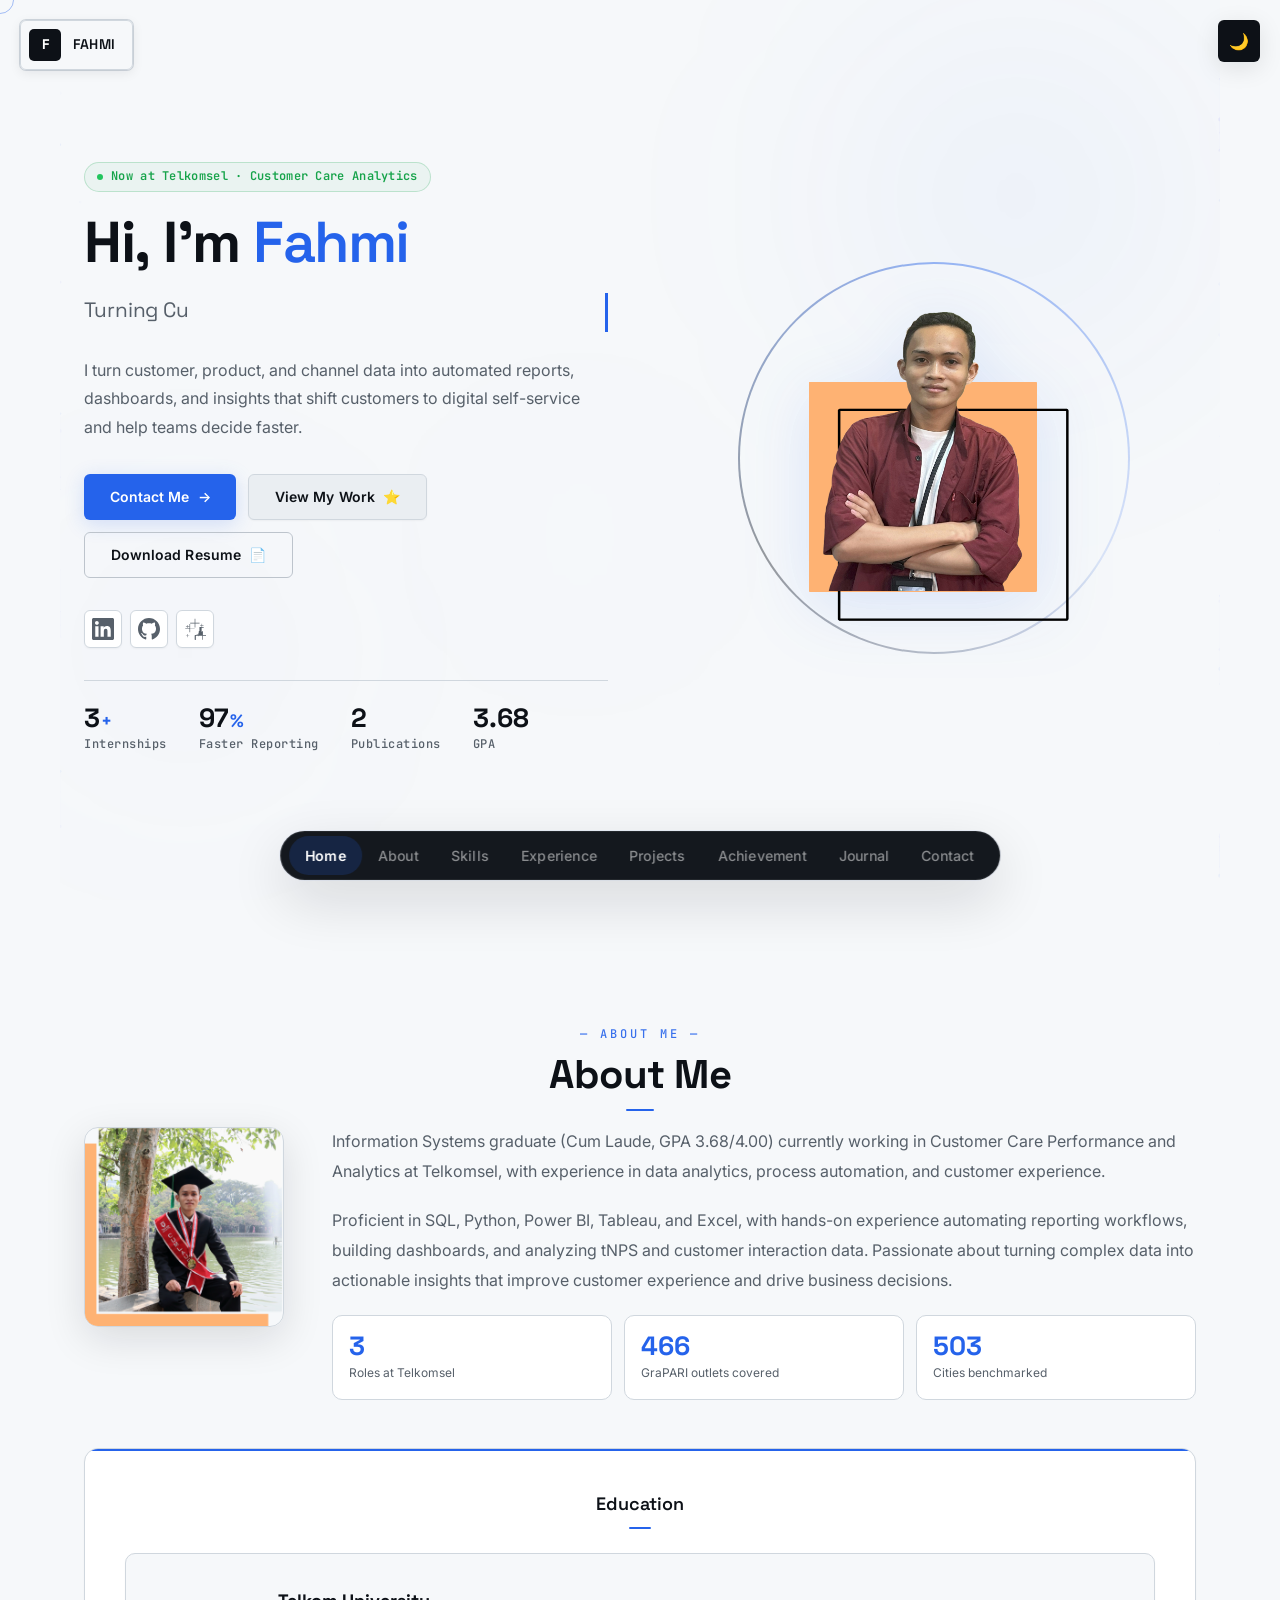
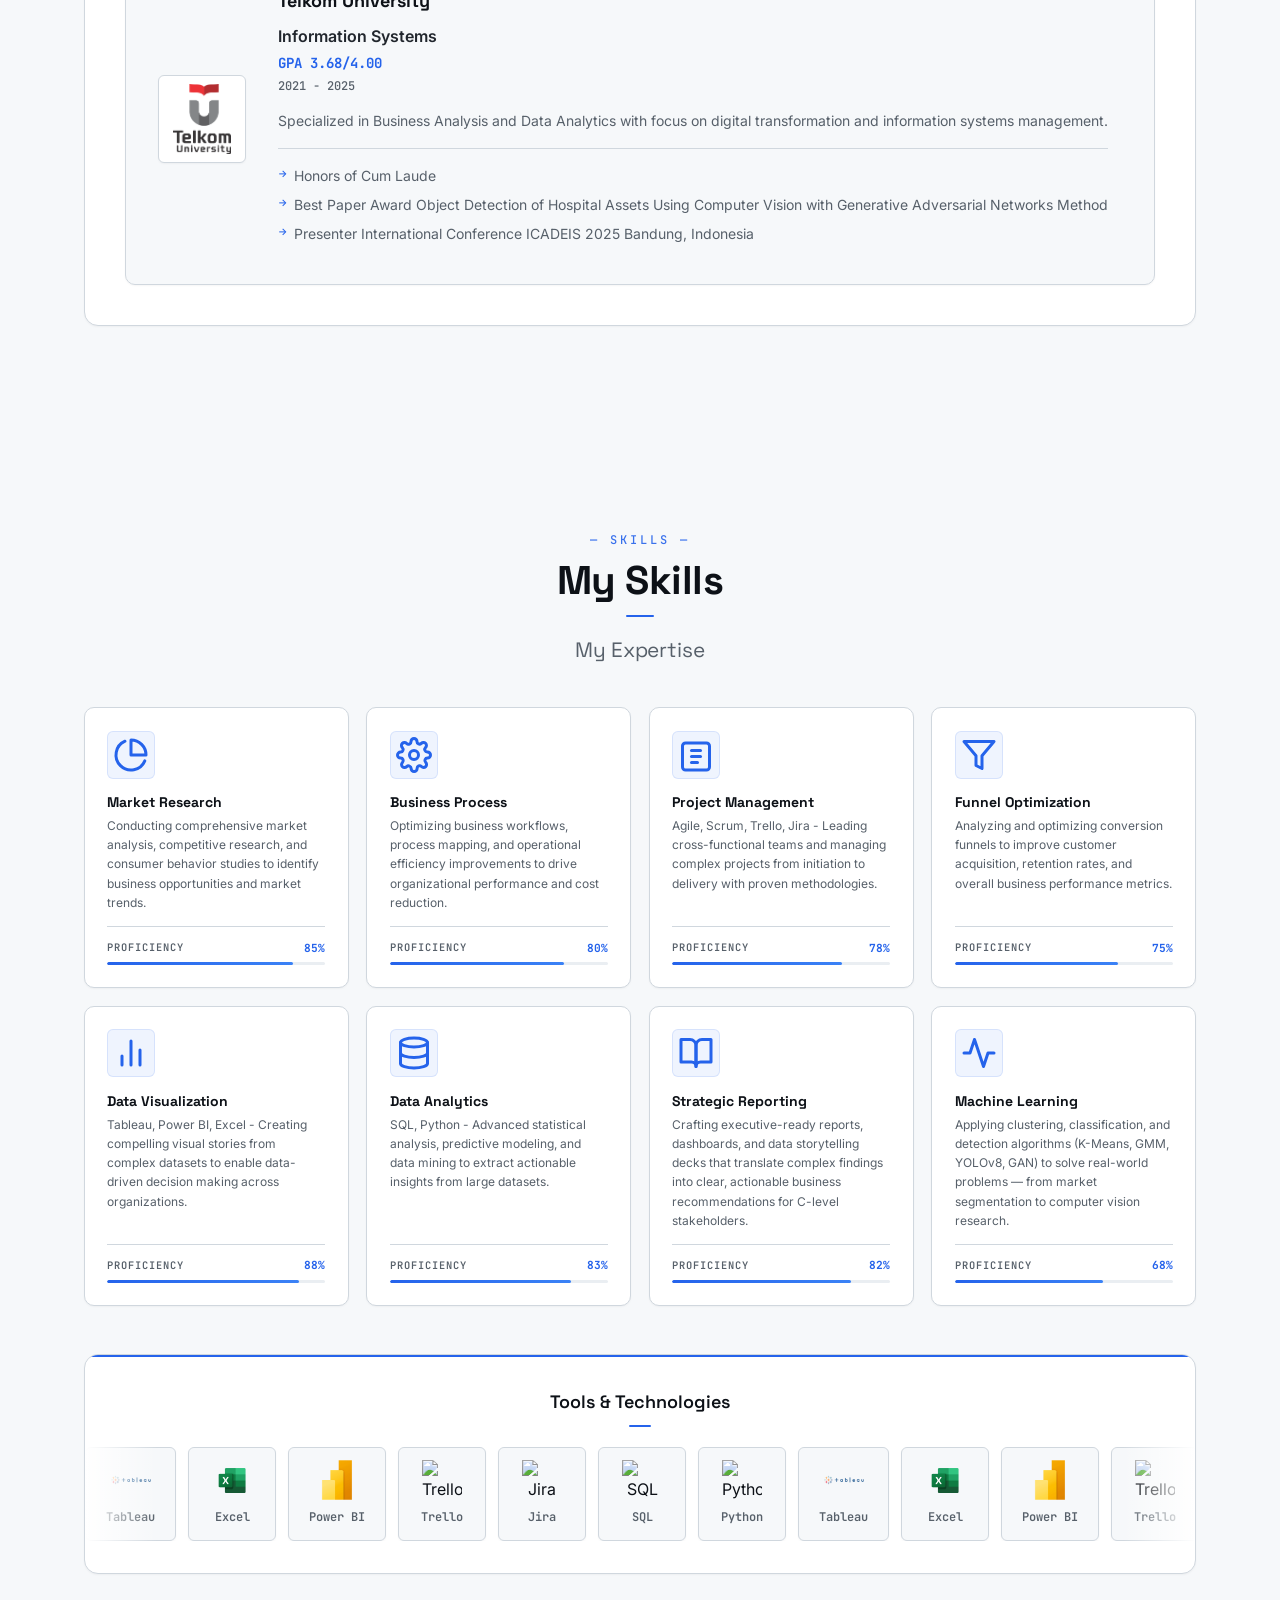
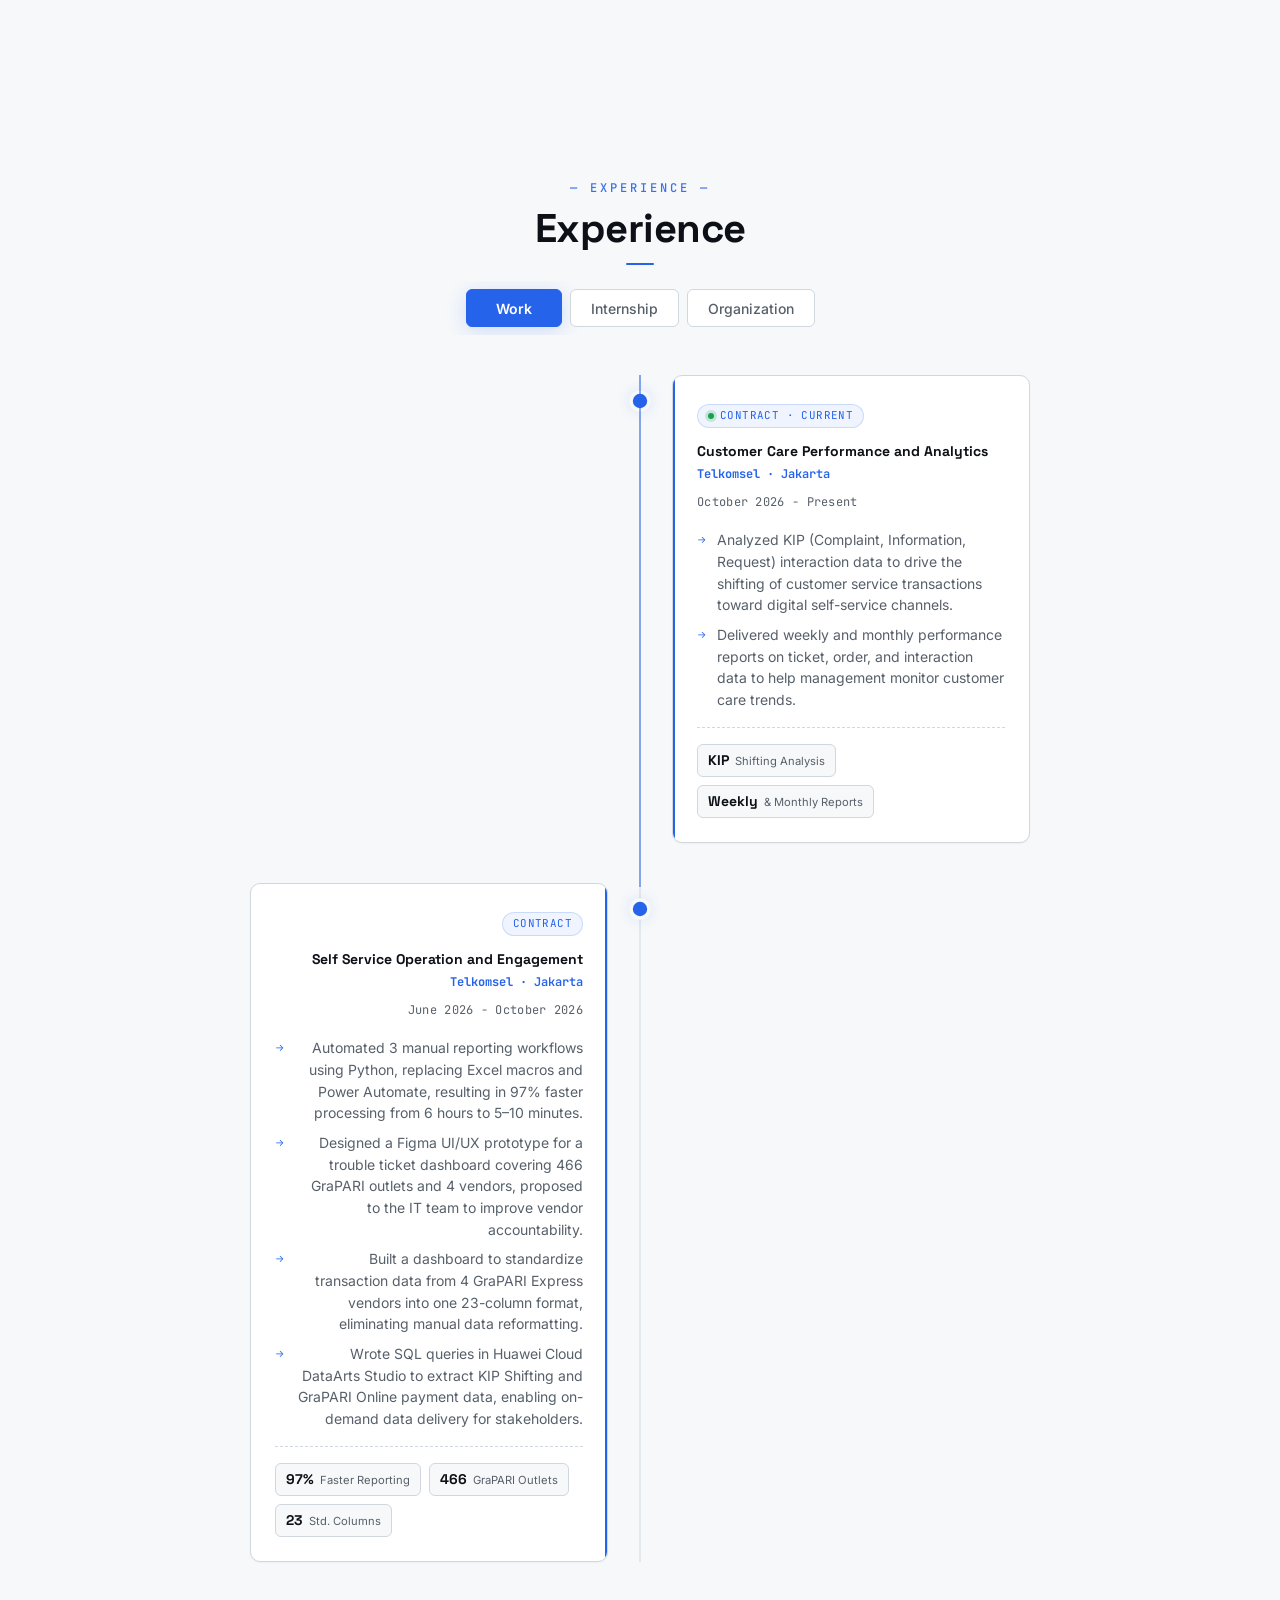
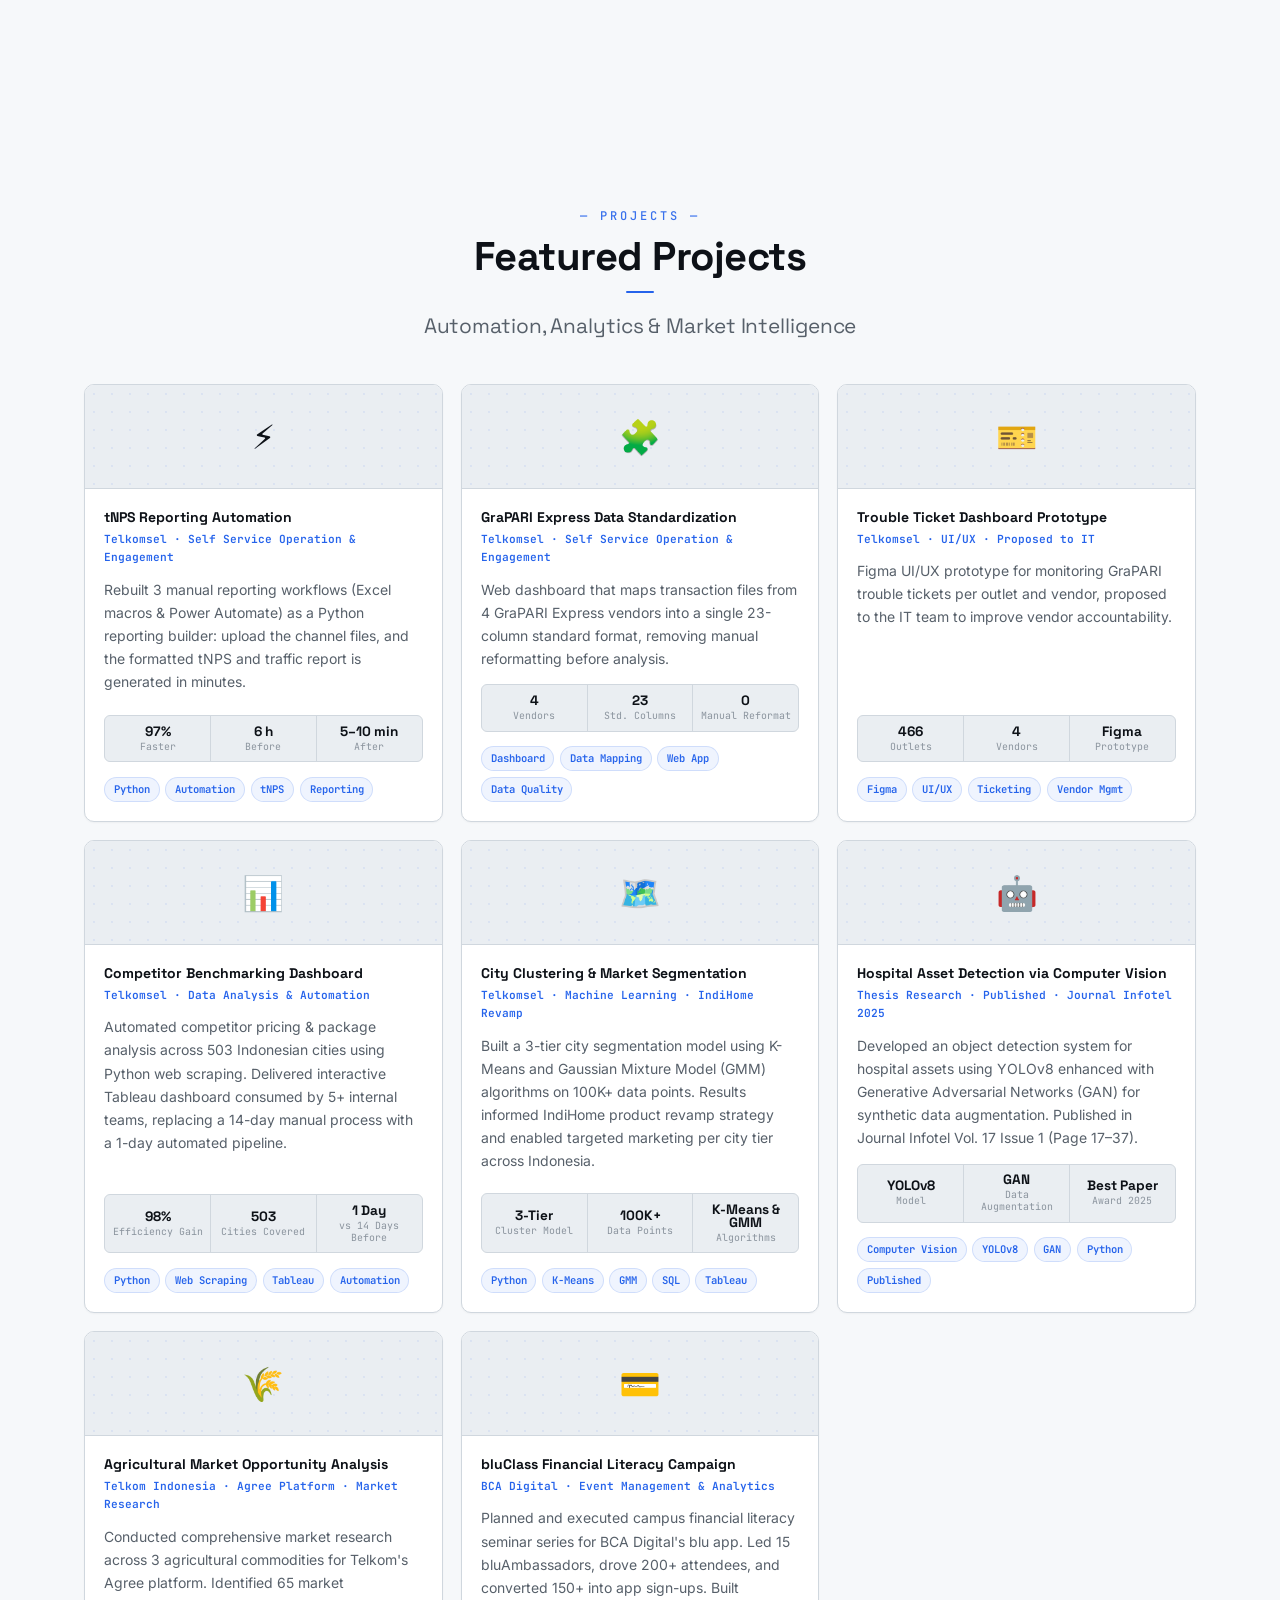
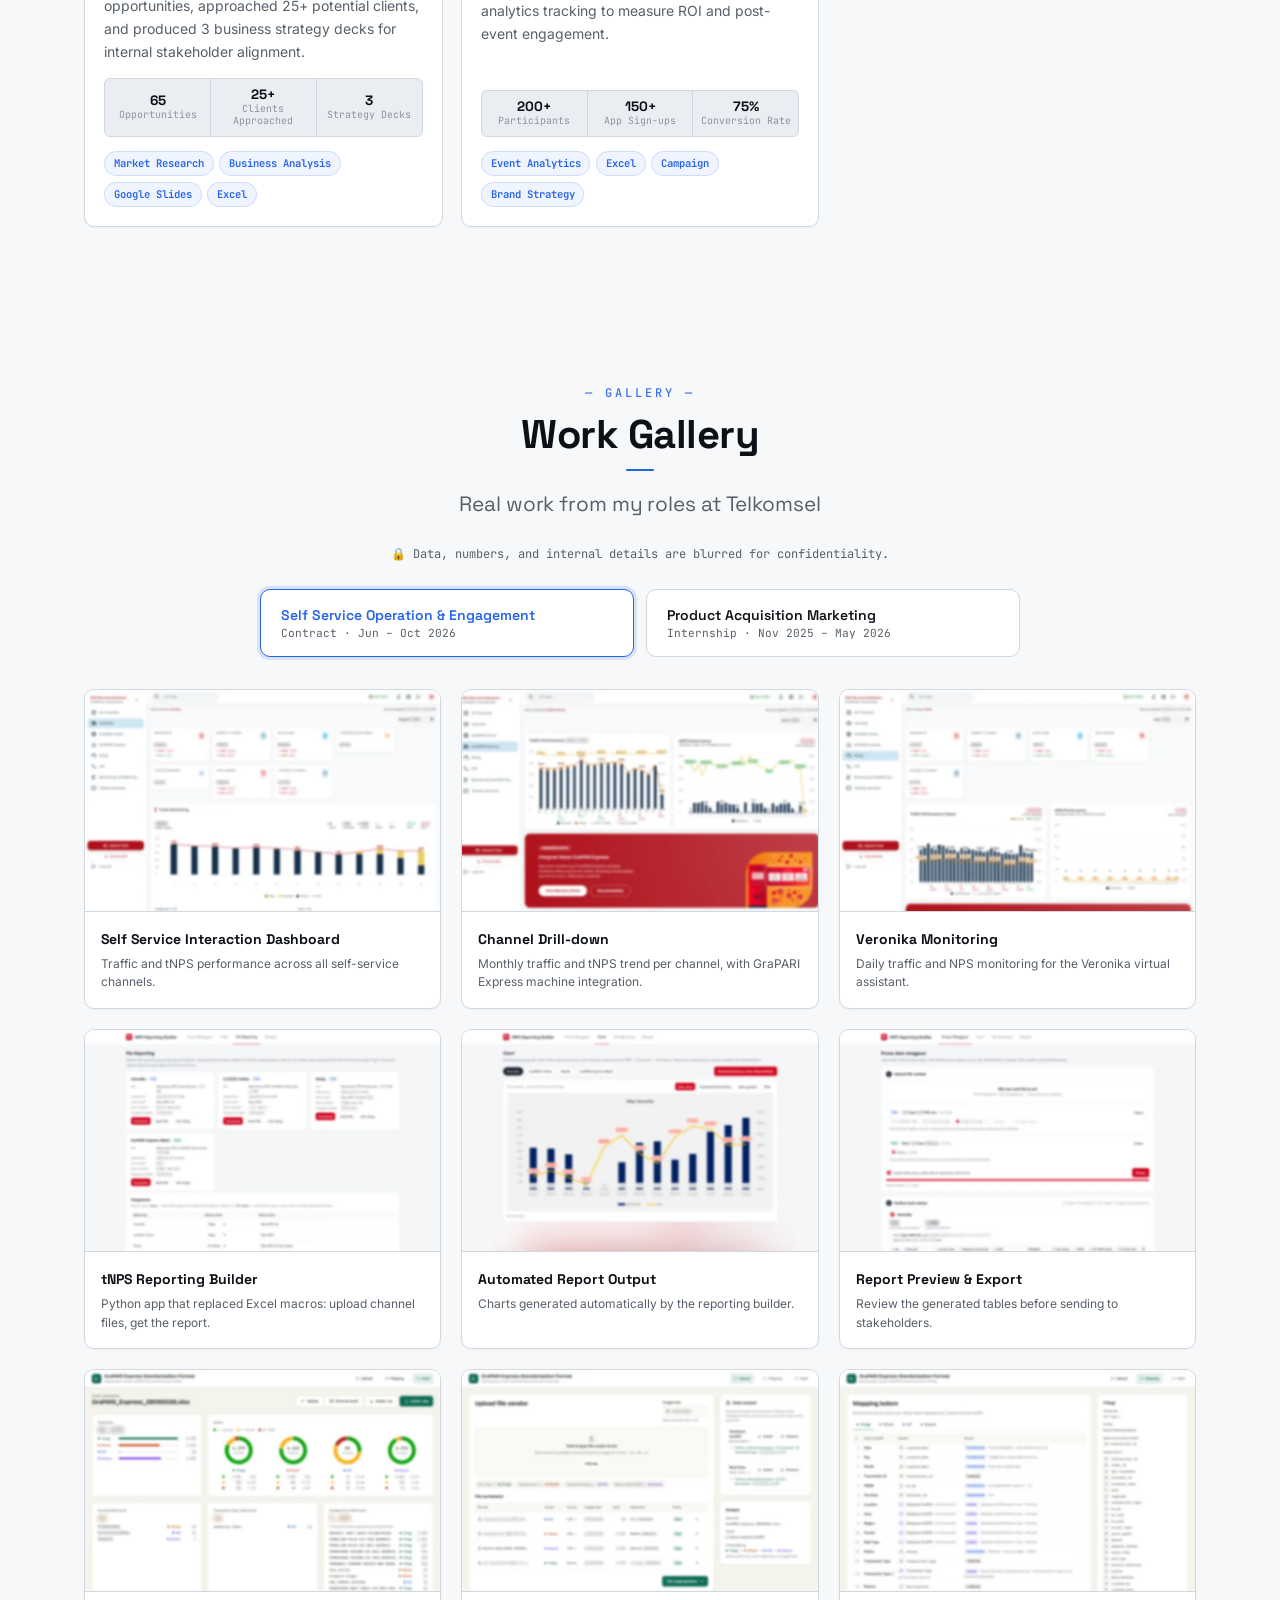
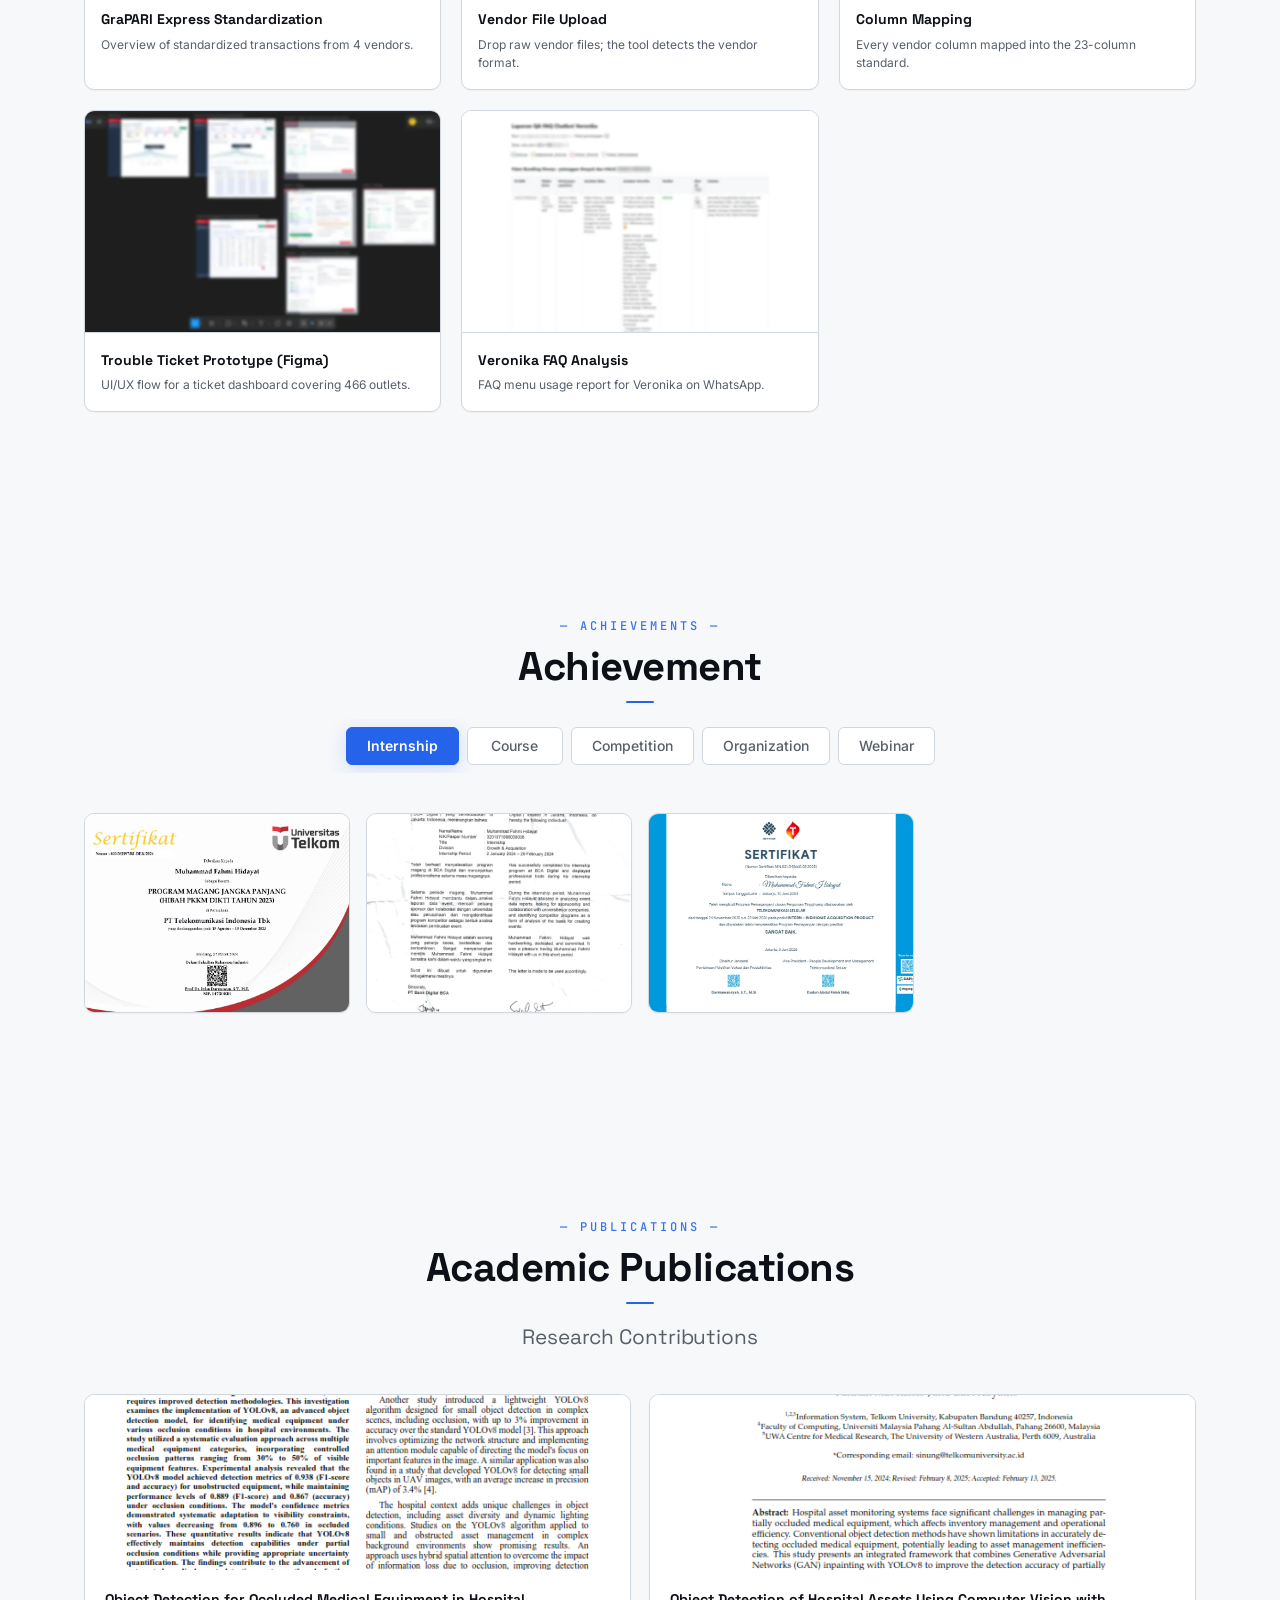
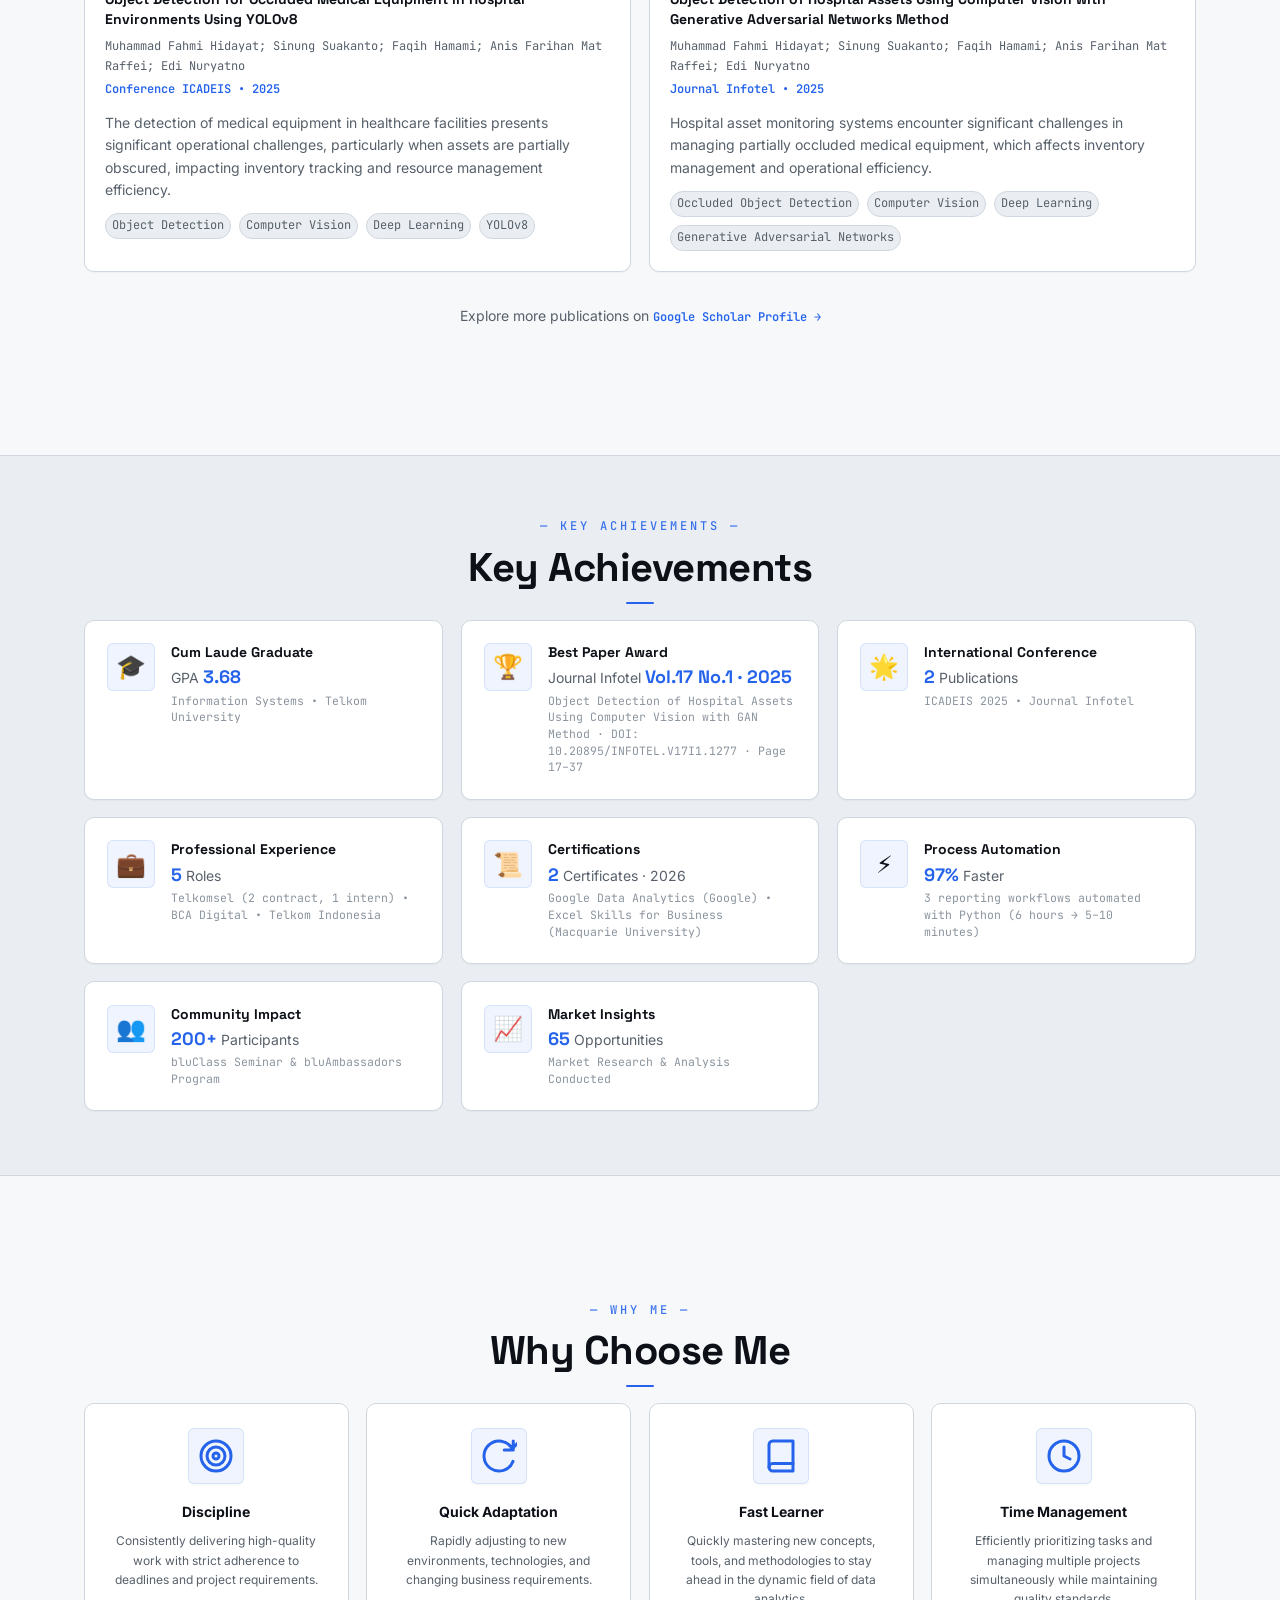
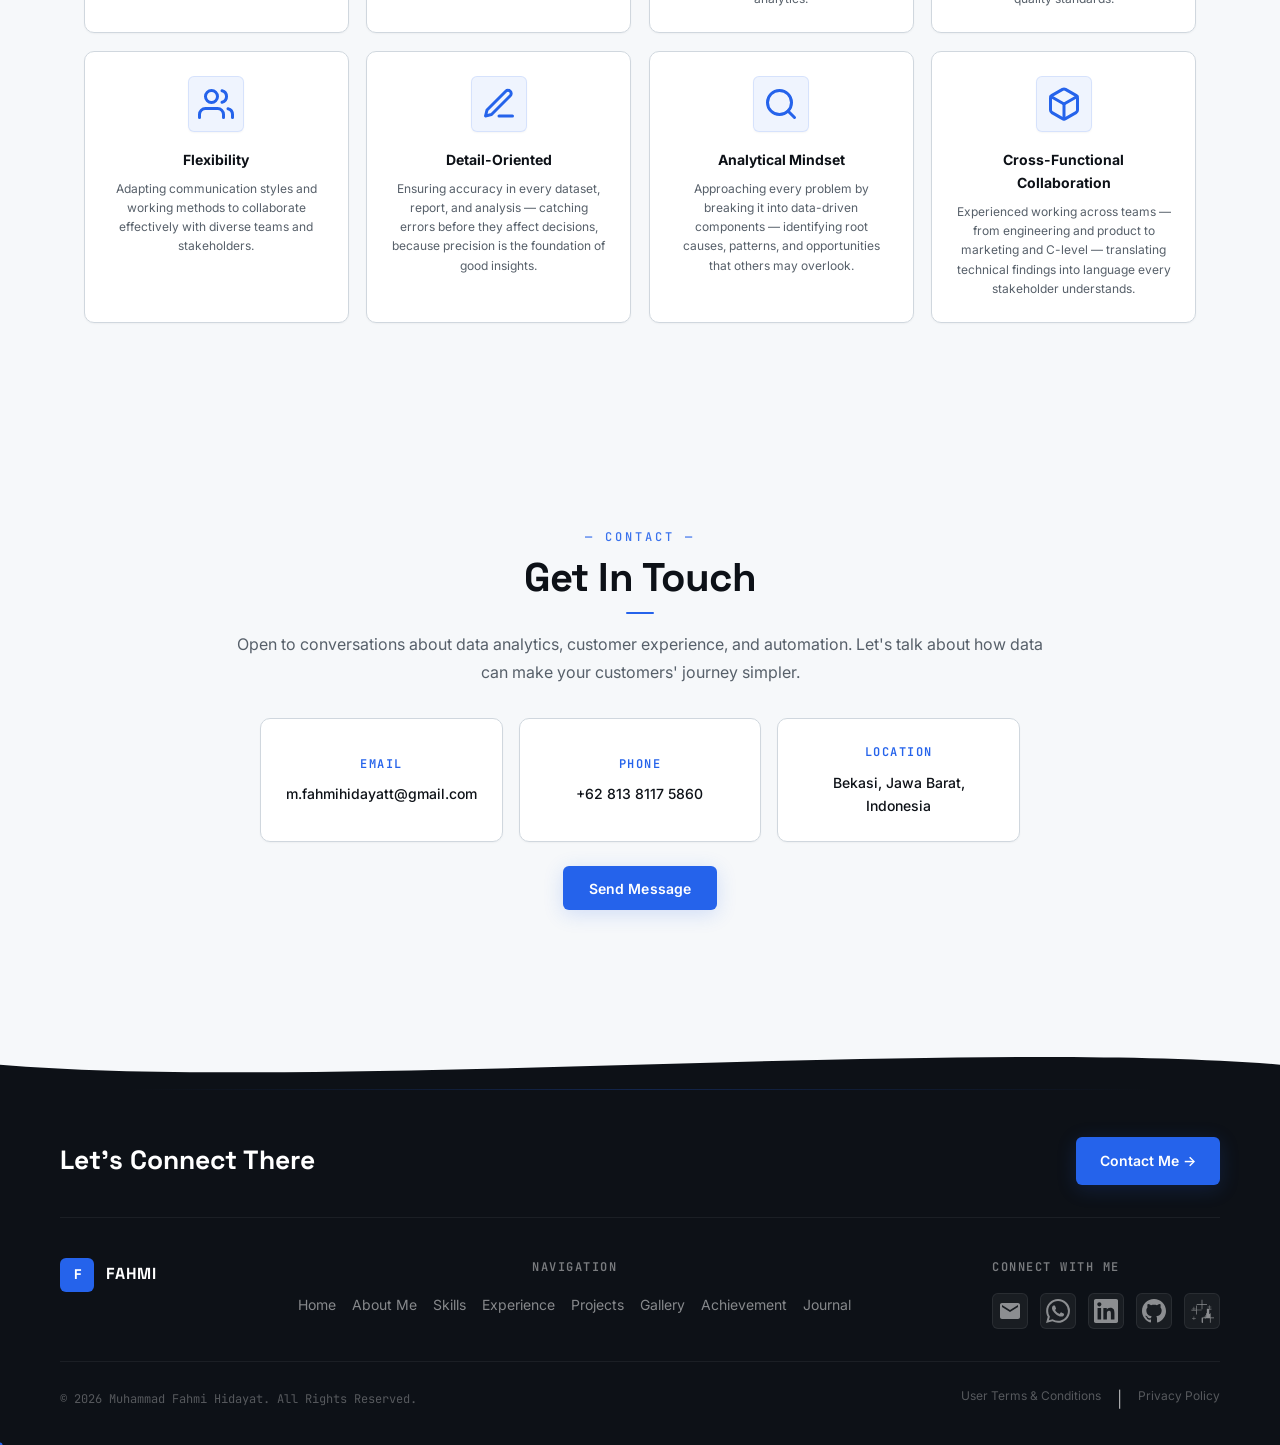
==== commit dc077246: "Update portfolio with latest CV and Telkomsel work gallery - Refresh hero, about, experience, projec" ====
--- a/index.html
+++ b/index.html
@@ -4,16 +4,16 @@
 <head>
     <meta charset="UTF-8">
     <meta name="viewport" content="width=device-width, initial-scale=1.0">
-    <meta name="description" content="Fahmi - Professional Data Analytics & Business Strategy Portfolio">
+    <meta name="description" content="Muhammad Fahmi Hidayat - Customer Care Performance &amp; Analytics at Telkomsel. Data analytics, process automation, and customer experience portfolio.">
     <meta name="author" content="Muhammad Fahmi Hidayat">
     <meta name="keywords"
         content="Data Analytics, Business Strategy, Portfolio, Fahmi, Information Systems, Telkom University, SQL, Python, Tableau, bluClass, bluAmbassador, IndiHome, Agree, IT">
-    <meta property="og:title" content="Fahmi - Driving Business Growth Through Data & Strategy">
+    <meta property="og:title" content="Muhammad Fahmi Hidayat — Data &amp; Customer Analytics">
     <meta property="og:description"
-        content="Information Systems graduate with dual expertise in business analysis and data analytics. Explore my portfolio, projects, achievements, and publications.">
+        content="Customer Care Performance &amp; Analytics at Telkomsel. Data analytics, Python automation, dashboards, and customer experience insight.">
     <meta property="og:type" content="website">
     <meta property="og:image" content="images/fahmi.png">
-    <title>Fahmi - Driving Business Growth Through Data & Strategy</title>
+    <title>Muhammad Fahmi Hidayat — Data &amp; Customer Analytics</title>
     <link rel="stylesheet" href="style.css">
     <link rel="preconnect" href="https://fonts.googleapis.com">
     <link rel="preconnect" href="https://fonts.gstatic.com" crossorigin>
@@ -45,6 +45,7 @@
             <div class="lightbox-image-container">
                 <img id="lightbox-img" src="" alt="">
             </div>
+            <p class="lightbox-caption" id="lightbox-caption"></p>
             <div class="lightbox-counter">
                 <span id="lightbox-current">1</span> / <span id="lightbox-total">1</span>
             </div>
@@ -88,6 +89,9 @@
                         data-section="experience">Experience</a>
                 </li>
                 <li class="nav-item">
+                    <a href="#projects" class="nav-link" onclick="scrollToProjects()" data-section="projects">Projects</a>
+                </li>
+                <li class="nav-item">
                     <a href="#achievement" class="nav-link" onclick="scrollToAchievement()"
                         data-section="achievement">Achievement</a>
                 </li>
@@ -122,12 +126,12 @@
                     <!-- Open To Work Badge -->
                     <div class="open-to-work-badge">
                         <span class="otw-dot"></span>
-                        Open to Work
+                        Now at Telkomsel · Customer Care Analytics
                     </div>
                     <h1 class="letter-animate">Hi, I'm <span class="text-accent">Fahmi</span></h1>
-                    <h2 class="typing-text">Driving Business Growth Through Data &amp; Strategy</h2>
-                    <p>I bridge data and business strategy to deliver actionable insights, enabling smarter decisions,
-                        stronger market positioning, and long-term business success.</p>
+                    <h2 class="typing-text">Turning Customer Data into Better Experiences</h2>
+                    <p>I turn customer, product, and channel data into automated reports, dashboards, and insights that
+                        shift customers to digital self-service and help teams decide faster.</p>
                     <div class="btn-group">
                         <a href="https://wa.me/+6281381175860" class="btn btn-primary">
                             <span class="btn-text">Contact Me</span>
@@ -173,6 +177,13 @@
                         </div>
                         <div class="stat-item">
                             <div class="stat-number-wrapper">
+                                <span class="stat-number" data-target="97">0</span>
+                                <span class="stat-suffix">%</span>
+                            </div>
+                            <span class="stat-label">Faster Reporting</span>
+                        </div>
+                        <div class="stat-item">
+                            <div class="stat-number-wrapper">
                                 <span class="stat-number" data-target="2">0</span>
                             </div>
                             <span class="stat-label">Publications</span>
@@ -206,12 +217,18 @@
                             <img src="images/about-me.png" alt="About Fahmi" class="about-img">
                         </div>
                         <div class="about-text">
-                            <p>Cum Laude graduate of Information Systems (GPA 3.68/4.00) with strong expertise in data
-                                analytics and business strategy. Proficient in SQL, Python, Power BI, Tableau, and Excel
-                                with hands-on experience in large-scale data processing, data visualization, competitor
-                                benchmarking, and market research. Passionate about turning complex data into actionable
-                                business insights to drive growth, product decisions, and market expansion
-                                opportunities.</p>
+                            <p>Information Systems graduate (Cum Laude, GPA 3.68/4.00) currently working in Customer Care
+                                Performance and Analytics at Telkomsel, with experience in data analytics, process
+                                automation, and customer experience.</p>
+                            <p>Proficient in SQL, Python, Power BI, Tableau, and Excel, with hands-on experience
+                                automating reporting workflows, building dashboards, and analyzing tNPS and customer
+                                interaction data. Passionate about turning complex data into actionable insights that
+                                improve customer experience and drive business decisions.</p>
+                            <div class="about-facts">
+                                <div class="about-fact"><strong>3</strong><span>Roles at Telkomsel</span></div>
+                                <div class="about-fact"><strong>466</strong><span>GraPARI outlets covered</span></div>
+                                <div class="about-fact"><strong>503</strong><span>Cities benchmarked</span></div>
+                            </div>
                         </div>
                     </div>
 
@@ -465,14 +482,69 @@
                     <h3 class="section-title" data-label="Experience">Experience</h3>
 
                     <div class="experience-tabs">
-                        <button class="tab-btn active" onclick="showExperienceTab('internship')"
+                        <button class="tab-btn active" onclick="showExperienceTab('work')" type="button">Work</button>
+                        <button class="tab-btn" onclick="showExperienceTab('internship')"
                             type="button">Internship</button>
                         <button class="tab-btn" onclick="showExperienceTab('organization')"
                             type="button">Organization</button>
-                        <button class="tab-btn" onclick="showExperienceTab('work')" type="button">Work</button>
-                    </div>
-
-                    <div class="tab-content" id="internship-tab">
+                    </div>
+
+                    <div class="tab-content" id="work-tab">
+                        <div class="timeline">
+                            <div class="timeline-line" id="timeline-line-work"></div>
+                            <div class="timeline-item">
+                                <div class="timeline-dot heartbeat"></div>
+                                <div class="timeline-content">
+                                    <div class="experience-card">
+                                        <div class="experience-header">
+                                            <span class="exp-badge exp-badge-live">Contract · Current</span>
+                                            <h3>Customer Care Performance and Analytics</h3>
+                                            <p class="company"><strong>Telkomsel</strong> · Jakarta</p>
+                                            <time>October 2026 - Present</time>
+                                        </div>
+                                        <div class="experience-body">
+                                            <ul>
+                                                <li>Analyzed KIP (Complaint, Information, Request) interaction data to drive the shifting of customer service transactions toward digital self-service channels.</li>
+                                                <li>Delivered weekly and monthly performance reports on ticket, order, and interaction data to help management monitor customer care trends.</li>
+                                            </ul>
+                                        </div>
+                                        <div class="exp-metrics">
+                                            <span class="exp-metric"><strong>KIP</strong><small>Shifting Analysis</small></span>
+                                            <span class="exp-metric"><strong>Weekly</strong><small>&amp; Monthly Reports</small></span>
+                                        </div>
+                                    </div>
+                                </div>
+                            </div>
+                            <div class="timeline-item">
+                                <div class="timeline-dot heartbeat"></div>
+                                <div class="timeline-content">
+                                    <div class="experience-card">
+                                        <div class="experience-header">
+                                            <span class="exp-badge">Contract</span>
+                                            <h3>Self Service Operation and Engagement</h3>
+                                            <p class="company"><strong>Telkomsel</strong> · Jakarta</p>
+                                            <time>June 2026 - October 2026</time>
+                                        </div>
+                                        <div class="experience-body">
+                                            <ul>
+                                                <li>Automated 3 manual reporting workflows using Python, replacing Excel macros and Power Automate, resulting in 97% faster processing from 6 hours to 5–10 minutes.</li>
+                                                <li>Designed a Figma UI/UX prototype for a trouble ticket dashboard covering 466 GraPARI outlets and 4 vendors, proposed to the IT team to improve vendor accountability.</li>
+                                                <li>Built a dashboard to standardize transaction data from 4 GraPARI Express vendors into one 23-column format, eliminating manual data reformatting.</li>
+                                                <li>Wrote SQL queries in Huawei Cloud DataArts Studio to extract KIP Shifting and GraPARI Online payment data, enabling on-demand data delivery for stakeholders.</li>
+                                            </ul>
+                                        </div>
+                                        <div class="exp-metrics">
+                                            <span class="exp-metric"><strong>97%</strong><small>Faster Reporting</small></span>
+                                            <span class="exp-metric"><strong>466</strong><small>GraPARI Outlets</small></span>
+                                            <span class="exp-metric"><strong>23</strong><small>Std. Columns</small></span>
+                                        </div>
+                                    </div>
+                                </div>
+                            </div>
+                        </div>
+                    </div>
+
+                    <div class="tab-content" id="internship-tab" style="display: none;">
                         <div class="timeline">
                             <div class="timeline-line" id="timeline-line"></div>
                             <div class="timeline-item">
@@ -480,20 +552,23 @@
                                 <div class="timeline-content">
                                     <div class="experience-card">
                                         <div class="experience-header">
-                                            <h3>Product Acquisition Marketing, Intern</h3>
-                                            <p class="company"><strong>Telkomsel</strong></p>
+                                            <span class="exp-badge">Internship</span>
+                                            <h3>Product Acquisition Marketing</h3>
+                                            <p class="company"><strong>Telkomsel</strong> · Jakarta</p>
                                             <time>November 2025 - May 2026</time>
                                         </div>
                                         <div class="experience-body">
-                                            <p>Automated competitor benchmarking by scraping 8 ISP competitors across
-                                                503 cities using Python resulting in 98% reduction in manual process and
-                                                cutting analysis cycle from 14 days to 1 day. Built 5 end-to-end data
-                                                visualizations using Tableau, Power BI, and Excel enabling stakeholders
-                                                to accelerate product performance reviews and data-driven decisions.
-                                                Developed a 3-tier city clustering framework using K-Means and GMM for
-                                                IndiHome product revamp and more targeted market segmentation.
-                                                Maintained 6 Product Knowledge and 6 Product Catalog Matrix monthly to
-                                                ensure pricing consistency for 100,000+ Salesforce across Indonesia.</p>
+                                            <ul>
+                                                <li>Automated competitor benchmarking by scraping 8 ISP competitors across 503 cities using Python, resulting in a 98% reduction in manual process and cutting the analysis cycle from 14 days to 1 day.</li>
+                                                <li>Built 5 end-to-end data visualizations using Tableau, Power BI, and Excel, enabling stakeholders to accelerate product performance reviews and data-driven decisions.</li>
+                                                <li>Developed a 3-tier city clustering framework using K-Means and GMM for IndiHome product revamp and more targeted market segmentation.</li>
+                                                <li>Maintained 6 Product Knowledge and 6 Product Catalog Matrix documents monthly to ensure pricing consistency for 100,000+ Salesforce across Indonesia.</li>
+                                            </ul>
+                                        </div>
+                                        <div class="exp-metrics">
+                                            <span class="exp-metric"><strong>98%</strong><small>Less Manual Work</small></span>
+                                            <span class="exp-metric"><strong>503</strong><small>Cities</small></span>
+                                            <span class="exp-metric"><strong>100K+</strong><small>Salesforce</small></span>
                                         </div>
                                     </div>
                                 </div>
@@ -503,18 +578,22 @@
                                 <div class="timeline-content">
                                     <div class="experience-card">
                                         <div class="experience-header">
-                                            <h3>Growth &amp; Acquisition, Intern</h3>
-                                            <p class="company"><strong>BCA Digital</strong></p>
+                                            <span class="exp-badge">Internship</span>
+                                            <h3>Growth &amp; Acquisition</h3>
+                                            <p class="company"><strong>BCA Digital</strong> · Jakarta</p>
                                             <time>January 2024 - February 2024</time>
                                         </div>
                                         <div class="experience-body">
-                                            <p>Organized and executed bluClass seminar attended by 200+ participants
-                                                resulting in 150+ new app sign-ups and increased financial literacy
-                                                awareness. Initiated and led bluAmbassadors program with 15 student
-                                                ambassadors resulting in stronger brand presence and growing digital
-                                                innovation community on campus. Conducted competitive event analysis and
-                                                identified collaboration opportunities with universities and corporate
-                                                partners for expanding brand visibility and strategic partnerships.</p>
+                                            <ul>
+                                                <li>Organized and executed the bluClass seminar attended by 200+ participants, resulting in 150+ new app sign-ups and increased financial literacy awareness.</li>
+                                                <li>Initiated and led the bluAmbassadors program with 15 student ambassadors, building a stronger brand presence and a growing digital innovation community on campus.</li>
+                                                <li>Conducted competitive event analysis and identified collaboration opportunities with universities and corporate partners to expand brand visibility.</li>
+                                            </ul>
+                                        </div>
+                                        <div class="exp-metrics">
+                                            <span class="exp-metric"><strong>200+</strong><small>Participants</small></span>
+                                            <span class="exp-metric"><strong>150+</strong><small>Sign-ups</small></span>
+                                            <span class="exp-metric"><strong>15</strong><small>Ambassadors</small></span>
                                         </div>
                                     </div>
                                 </div>
@@ -524,19 +603,23 @@
                                 <div class="timeline-content">
                                     <div class="experience-card">
                                         <div class="experience-header">
-                                            <h3>Go To Market, Intern</h3>
-                                            <p class="company"><strong>Telkom Indonesia</strong></p>
+                                            <span class="exp-badge">Internship</span>
+                                            <h3>Go To Market</h3>
+                                            <p class="company"><strong>Telkom Indonesia</strong> · Jakarta</p>
                                             <time>August 2023 - December 2023</time>
                                         </div>
                                         <div class="experience-body">
-                                            <p>Approached 25+ potential clients via phone, chat, and email resulting in
-                                                successful customer base expansion for the Agree platform. Designed 3
-                                                visual slide decks using Google Slides for communicating business plans
-                                                and project progress to internal stakeholders. Conducted market research
-                                                on 3 agricultural commodities identifying 65 market opportunities to
-                                                support strategic decision-making for the Agree platform. Produced 9
-                                                Minutes of Meeting documents ensuring cross-departmental alignment and
-                                                clear follow-up actions across all stakeholders.</p>
+                                            <ul>
+                                                <li>Approached 25+ potential clients via phone, chat, and email, expanding the customer base for the Agree platform.</li>
+                                                <li>Designed 3 visual slide decks using Google Slides to communicate business plans and project progress to internal stakeholders.</li>
+                                                <li>Conducted market research on 3 agricultural commodities, identifying 65 market opportunities to support strategic decisions for Agree.</li>
+                                                <li>Produced 9 Minutes of Meeting documents ensuring cross-departmental alignment and clear follow-up actions.</li>
+                                            </ul>
+                                        </div>
+                                        <div class="exp-metrics">
+                                            <span class="exp-metric"><strong>65</strong><small>Opportunities</small></span>
+                                            <span class="exp-metric"><strong>25+</strong><small>Clients</small></span>
+                                            <span class="exp-metric"><strong>9</strong><small>MoM Docs</small></span>
                                         </div>
                                     </div>
                                 </div>
@@ -552,82 +635,17 @@
                                 <div class="timeline-content">
                                     <div class="experience-card">
                                         <div class="experience-header">
-                                            <h3>Staff of Academic Reasearch and Technology</h3>
-                                            <p class="company"><strong>Information Systems Student Association</strong>
-                                            </p>
+                                            <span class="exp-badge">Organization</span>
+                                            <h3>Staff of Academic Research and Technology</h3>
+                                            <p class="company"><strong>Information Systems Student Association</strong> · Telkom University</p>
                                             <time>2022 - 2023</time>
                                         </div>
-                                        <div class="experience-body">
-                                            <p>Lorem ipsum dolor sit amet, consectetur adipisicing elit, sed do eiusmod
-                                                tempor incididunt ut labore et dolore magna aliqua. Ut enim ad minim
-                                                veniam, quis nostrud exercitation ullamco laboris nisi ut aliquip ex ea
-                                                commodo consequat.</p>
-                                        </div>
                                     </div>
                                 </div>
                             </div>
-                            <div class="timeline-item">
-                                <div class="timeline-dot heartbeat"></div>
-                                <div class="timeline-content">
-                                    <div class="experience-card">
-                                        <div class="experience-header">
-                                            <h3>Lorem Ipsum</h3>
-                                            <p class="company"><strong>Lorem Ipsum</strong></p>
-                                            <time>2021 - 2022</time>
-                                        </div>
-                                        <div class="experience-body">
-                                            <p>Lorem ipsum dolor sit amet, consectetur adipisicing elit, sed do eiusmod
-                                                tempor incididunt ut labore et dolore magna aliqua. Ut enim ad minim
-                                                veniam, quis nostrud exercitation ullamco laboris nisi ut aliquip ex ea
-                                                commodo consequat.</p>
-                                        </div>
-                                    </div>
-                                </div>
-                            </div>
-                            <div class="timeline-item">
-                                <div class="timeline-dot heartbeat"></div>
-                                <div class="timeline-content">
-                                    <div class="experience-card">
-                                        <div class="experience-header">
-                                            <h3>Lorem Ipsum</h3>
-                                            <p class="company"><strong>Lorem Ipsum</strong></p>
-                                            <time>2020 - 2021</time>
-                                        </div>
-                                        <div class="experience-body">
-                                            <p>Lorem ipsum dolor sit amet, consectetur adipisicing elit, sed do eiusmod
-                                                tempor incididunt ut labore et dolore magna aliqua. Ut enim ad minim
-                                                veniam, quis nostrud exercitation ullamco laboris nisi ut aliquip ex ea
-                                                commodo consequat.</p>
-                                        </div>
-                                    </div>
-                                </div>
-                            </div>
-                        </div>
-                    </div>
-
-                    <div class="tab-content" id="work-tab" style="display: none;">
-                        <div class="timeline">
-                            <div class="timeline-line" id="timeline-line-work"></div>
-                            <div class="timeline-item">
-                                <div class="timeline-dot heartbeat coming-soon"></div>
-                                <div class="timeline-content">
-                                    <div class="experience-card coming-soon">
-                                        <div class="experience-header">
-                                            <h3>Coming Soon</h3>
-                                            <p class="company"><strong>Professional Career</strong></p>
-                                            <time>2025 - Future</time>
-                                        </div>
-                                        <div class="experience-body">
-                                            <p>Currently seeking new opportunities to apply my skills in data analytics,
-                                                business analysis, and strategic planning. Ready to contribute to
-                                                innovative projects and drive business growth through data-driven
-                                                insights.</p>
-                                        </div>
-                                    </div>
-                                </div>
-                            </div>
-                        </div>
-                    </div>
+                        </div>
+                    </div>
+
                 </div>
             </div>
 
@@ -635,9 +653,102 @@
             <div class="projects-section" id="projects">
                 <div class="container">
                     <h3 class="section-title" data-label="Projects">Featured Projects</h3>
-                    <h2 class="section-subtitle">Data Analytics & Market Intelligence</h2>
+                    <h2 class="section-subtitle">Automation, Analytics &amp; Market Intelligence</h2>
 
                     <div class="projects-grid">
+
+                        <div class="project-card">
+                            <div class="project-image">
+                                <div class="project-icon">⚡</div>
+                            </div>
+                            <div class="project-content">
+                                <h4>tNPS Reporting Automation</h4>
+                                <p class="project-role">Telkomsel · Self Service Operation &amp; Engagement</p>
+                                <p class="project-description">Rebuilt 3 manual reporting workflows (Excel macros &amp; Power Automate) as a Python reporting builder: upload the channel files, and the formatted tNPS and traffic report is generated in minutes.</p>
+                                <div class="project-metrics">
+                                    <span class="metric">
+                                        <strong>97%</strong>
+                                        <small>Faster</small>
+                                    </span>
+                                    <span class="metric">
+                                        <strong>6 h</strong>
+                                        <small>Before</small>
+                                    </span>
+                                    <span class="metric">
+                                        <strong>5–10 min</strong>
+                                        <small>After</small>
+                                    </span>
+                                </div>
+                                <div class="project-tags">
+                                    <span class="tag">Python</span>
+                                    <span class="tag">Automation</span>
+                                    <span class="tag">tNPS</span>
+                                    <span class="tag">Reporting</span>
+                                </div>
+                            </div>
+                        </div>
+
+                        <div class="project-card">
+                            <div class="project-image">
+                                <div class="project-icon">🧩</div>
+                            </div>
+                            <div class="project-content">
+                                <h4>GraPARI Express Data Standardization</h4>
+                                <p class="project-role">Telkomsel · Self Service Operation &amp; Engagement</p>
+                                <p class="project-description">Web dashboard that maps transaction files from 4 GraPARI Express vendors into a single 23-column standard format, removing manual reformatting before analysis.</p>
+                                <div class="project-metrics">
+                                    <span class="metric">
+                                        <strong>4</strong>
+                                        <small>Vendors</small>
+                                    </span>
+                                    <span class="metric">
+                                        <strong>23</strong>
+                                        <small>Std. Columns</small>
+                                    </span>
+                                    <span class="metric">
+                                        <strong>0</strong>
+                                        <small>Manual Reformat</small>
+                                    </span>
+                                </div>
+                                <div class="project-tags">
+                                    <span class="tag">Dashboard</span>
+                                    <span class="tag">Data Mapping</span>
+                                    <span class="tag">Web App</span>
+                                    <span class="tag">Data Quality</span>
+                                </div>
+                            </div>
+                        </div>
+
+                        <div class="project-card">
+                            <div class="project-image">
+                                <div class="project-icon">🎫</div>
+                            </div>
+                            <div class="project-content">
+                                <h4>Trouble Ticket Dashboard Prototype</h4>
+                                <p class="project-role">Telkomsel · UI/UX · Proposed to IT</p>
+                                <p class="project-description">Figma UI/UX prototype for monitoring GraPARI trouble tickets per outlet and vendor, proposed to the IT team to improve vendor accountability.</p>
+                                <div class="project-metrics">
+                                    <span class="metric">
+                                        <strong>466</strong>
+                                        <small>Outlets</small>
+                                    </span>
+                                    <span class="metric">
+                                        <strong>4</strong>
+                                        <small>Vendors</small>
+                                    </span>
+                                    <span class="metric">
+                                        <strong>Figma</strong>
+                                        <small>Prototype</small>
+                                    </span>
+                                </div>
+                                <div class="project-tags">
+                                    <span class="tag">Figma</span>
+                                    <span class="tag">UI/UX</span>
+                                    <span class="tag">Ticketing</span>
+                                    <span class="tag">Vendor Mgmt</span>
+                                </div>
+                            </div>
+                        </div>
 
                         <!-- Project Card 1: Competitor Benchmarking -->
                         <div class="project-card">
@@ -815,6 +926,333 @@
                             </div>
                         </div>
 
+                    </div>
+                </div>
+            </div>
+
+            <!-- Work Gallery Section -->
+            <div class="showcase-section" id="gallery">
+                <div class="container">
+                    <h3 class="section-title" data-label="Gallery">Work Gallery</h3>
+                    <h2 class="section-subtitle">Real work from my roles at Telkomsel</h2>
+                    <p class="showcase-note">🔒 Data, numbers, and internal details are blurred for confidentiality.</p>
+
+                    <div class="showcase-tabs" role="tablist">
+                        <button class="showcase-tab-btn active" type="button" data-target="ssoe-gallery">
+                            <span class="showcase-tab-title">Self Service Operation &amp; Engagement</span>
+                            <span class="showcase-tab-meta">Contract · Jun – Oct 2026</span>
+                        </button>
+                        <button class="showcase-tab-btn" type="button" data-target="pam-gallery">
+                            <span class="showcase-tab-title">Product Acquisition Marketing</span>
+                            <span class="showcase-tab-meta">Internship · Nov 2025 – May 2026</span>
+                        </button>
+                    </div>
+
+                    <div class="showcase-panel active" id="ssoe-gallery">
+                        <div class="showcase-grid">
+                            <figure class="showcase-item">
+                                <div class="showcase-thumb">
+                                    <img src="images/ssoe/ssim-dashboard-thumb.webp" data-full="images/ssoe/ssim-dashboard.webp"
+                                        alt="Self Service Interaction Dashboard" data-caption="Self Service Interaction Dashboard — Traffic and tNPS performance across all self-service channels." class="showcase-img" loading="lazy">
+                                    <span class="showcase-zoom" aria-hidden="true">⤢</span>
+                                </div>
+                                <figcaption>
+                                    <h4>Self Service Interaction Dashboard</h4>
+                                    <p>Traffic and tNPS performance across all self-service channels.</p>
+                                </figcaption>
+                            </figure>
+                            <figure class="showcase-item">
+                                <div class="showcase-thumb">
+                                    <img src="images/ssoe/ssim-channel-thumb.webp" data-full="images/ssoe/ssim-channel.webp"
+                                        alt="Channel Drill-down" data-caption="Channel Drill-down — Monthly traffic and tNPS trend per channel, with GraPARI Express machine integration." class="showcase-img" loading="lazy">
+                                    <span class="showcase-zoom" aria-hidden="true">⤢</span>
+                                </div>
+                                <figcaption>
+                                    <h4>Channel Drill-down</h4>
+                                    <p>Monthly traffic and tNPS trend per channel, with GraPARI Express machine integration.</p>
+                                </figcaption>
+                            </figure>
+                            <figure class="showcase-item">
+                                <div class="showcase-thumb">
+                                    <img src="images/ssoe/ssim-veronika-thumb.webp" data-full="images/ssoe/ssim-veronika.webp"
+                                        alt="Veronika Monitoring" data-caption="Veronika Monitoring — Daily traffic and NPS monitoring for the Veronika virtual assistant." class="showcase-img" loading="lazy">
+                                    <span class="showcase-zoom" aria-hidden="true">⤢</span>
+                                </div>
+                                <figcaption>
+                                    <h4>Veronika Monitoring</h4>
+                                    <p>Daily traffic and NPS monitoring for the Veronika virtual assistant.</p>
+                                </figcaption>
+                            </figure>
+                            <figure class="showcase-item">
+                                <div class="showcase-thumb">
+                                    <img src="images/ssoe/tnps-builder-thumb.webp" data-full="images/ssoe/tnps-builder.webp"
+                                        alt="tNPS Reporting Builder" data-caption="tNPS Reporting Builder — Python app that replaced Excel macros: upload channel files, get the report." class="showcase-img" loading="lazy">
+                                    <span class="showcase-zoom" aria-hidden="true">⤢</span>
+                                </div>
+                                <figcaption>
+                                    <h4>tNPS Reporting Builder</h4>
+                                    <p>Python app that replaced Excel macros: upload channel files, get the report.</p>
+                                </figcaption>
+                            </figure>
+                            <figure class="showcase-item">
+                                <div class="showcase-thumb">
+                                    <img src="images/ssoe/tnps-output-thumb.webp" data-full="images/ssoe/tnps-output.webp"
+                                        alt="Automated Report Output" data-caption="Automated Report Output — Charts generated automatically by the reporting builder." class="showcase-img" loading="lazy">
+                                    <span class="showcase-zoom" aria-hidden="true">⤢</span>
+                                </div>
+                                <figcaption>
+                                    <h4>Automated Report Output</h4>
+                                    <p>Charts generated automatically by the reporting builder.</p>
+                                </figcaption>
+                            </figure>
+                            <figure class="showcase-item">
+                                <div class="showcase-thumb">
+                                    <img src="images/ssoe/tnps-preview-thumb.webp" data-full="images/ssoe/tnps-preview.webp"
+                                        alt="Report Preview &amp; Export" data-caption="Report Preview &amp; Export — Review the generated tables before sending to stakeholders." class="showcase-img" loading="lazy">
+                                    <span class="showcase-zoom" aria-hidden="true">⤢</span>
+                                </div>
+                                <figcaption>
+                                    <h4>Report Preview &amp; Export</h4>
+                                    <p>Review the generated tables before sending to stakeholders.</p>
+                                </figcaption>
+                            </figure>
+                            <figure class="showcase-item">
+                                <div class="showcase-thumb">
+                                    <img src="images/ssoe/gpx-overview-thumb.webp" data-full="images/ssoe/gpx-overview.webp"
+                                        alt="GraPARI Express Standardization" data-caption="GraPARI Express Standardization — Overview of standardized transactions from 4 vendors." class="showcase-img" loading="lazy">
+                                    <span class="showcase-zoom" aria-hidden="true">⤢</span>
+                                </div>
+                                <figcaption>
+                                    <h4>GraPARI Express Standardization</h4>
+                                    <p>Overview of standardized transactions from 4 vendors.</p>
+                                </figcaption>
+                            </figure>
+                            <figure class="showcase-item">
+                                <div class="showcase-thumb">
+                                    <img src="images/ssoe/gpx-upload-thumb.webp" data-full="images/ssoe/gpx-upload.webp"
+                                        alt="Vendor File Upload" data-caption="Vendor File Upload — Drop raw vendor files; the tool detects the vendor format." class="showcase-img" loading="lazy">
+                                    <span class="showcase-zoom" aria-hidden="true">⤢</span>
+                                </div>
+                                <figcaption>
+                                    <h4>Vendor File Upload</h4>
+                                    <p>Drop raw vendor files; the tool detects the vendor format.</p>
+                                </figcaption>
+                            </figure>
+                            <figure class="showcase-item">
+                                <div class="showcase-thumb">
+                                    <img src="images/ssoe/gpx-mapping-thumb.webp" data-full="images/ssoe/gpx-mapping.webp"
+                                        alt="Column Mapping" data-caption="Column Mapping — Every vendor column mapped into the 23-column standard." class="showcase-img" loading="lazy">
+                                    <span class="showcase-zoom" aria-hidden="true">⤢</span>
+                                </div>
+                                <figcaption>
+                                    <h4>Column Mapping</h4>
+                                    <p>Every vendor column mapped into the 23-column standard.</p>
+                                </figcaption>
+                            </figure>
+                            <figure class="showcase-item">
+                                <div class="showcase-thumb">
+                                    <img src="images/ssoe/figma-ticket-thumb.webp" data-full="images/ssoe/figma-ticket.webp"
+                                        alt="Trouble Ticket Prototype (Figma)" data-caption="Trouble Ticket Prototype (Figma) — UI/UX flow for a ticket dashboard covering 466 outlets." class="showcase-img" loading="lazy">
+                                    <span class="showcase-zoom" aria-hidden="true">⤢</span>
+                                </div>
+                                <figcaption>
+                                    <h4>Trouble Ticket Prototype (Figma)</h4>
+                                    <p>UI/UX flow for a ticket dashboard covering 466 outlets.</p>
+                                </figcaption>
+                            </figure>
+                            <figure class="showcase-item">
+                                <div class="showcase-thumb">
+                                    <img src="images/ssoe/faq-report-thumb.webp" data-full="images/ssoe/faq-report.webp"
+                                        alt="Veronika FAQ Analysis" data-caption="Veronika FAQ Analysis — FAQ menu usage report for Veronika on WhatsApp." class="showcase-img" loading="lazy">
+                                    <span class="showcase-zoom" aria-hidden="true">⤢</span>
+                                </div>
+                                <figcaption>
+                                    <h4>Veronika FAQ Analysis</h4>
+                                    <p>FAQ menu usage report for Veronika on WhatsApp.</p>
+                                </figcaption>
+                            </figure>
+                        </div>
+                    </div>
+
+                    <div class="showcase-panel" id="pam-gallery">
+                        <div class="showcase-grid">
+                            <figure class="showcase-item">
+                                <div class="showcase-thumb">
+                                    <img src="images/pam/clustering-thumb.webp" data-full="images/pam/clustering.webp"
+                                        alt="City Clustering — K-Means" data-caption="City Clustering — K-Means — Economic-based segmentation into Metropolitan, Regional Growth, and Emerging &amp; Rural." class="showcase-img" loading="lazy">
+                                    <span class="showcase-zoom" aria-hidden="true">⤢</span>
+                                </div>
+                                <figcaption>
+                                    <h4>City Clustering — K-Means</h4>
+                                    <p>Economic-based segmentation into Metropolitan, Regional Growth, and Emerging &amp; Rural.</p>
+                                </figcaption>
+                            </figure>
+                            <figure class="showcase-item">
+                                <div class="showcase-thumb">
+                                    <img src="images/pam/clustering-2-thumb.webp" data-full="images/pam/clustering-2.webp"
+                                        alt="City Clustering — GMM" data-caption="City Clustering — GMM — Household consumption + CAGR features for IndiHome revamp targeting." class="showcase-img" loading="lazy">
+                                    <span class="showcase-zoom" aria-hidden="true">⤢</span>
+                                </div>
+                                <figcaption>
+                                    <h4>City Clustering — GMM</h4>
+                                    <p>Household consumption + CAGR features for IndiHome revamp targeting.</p>
+                                </figcaption>
+                            </figure>
+                            <figure class="showcase-item">
+                                <div class="showcase-thumb">
+                                    <img src="images/pam/netflix-insight-thumb.webp" data-full="images/pam/netflix-insight.webp"
+                                        alt="IndiHome Netflix Insight" data-caption="IndiHome Netflix Insight — Activation, revenue, and speed distribution by region." class="showcase-img" loading="lazy">
+                                    <span class="showcase-zoom" aria-hidden="true">⤢</span>
+                                </div>
+                                <figcaption>
+                                    <h4>IndiHome Netflix Insight</h4>
+                                    <p>Activation, revenue, and speed distribution by region.</p>
+                                </figcaption>
+                            </figure>
+                            <figure class="showcase-item">
+                                <div class="showcase-thumb">
+                                    <img src="images/pam/speed-tier-thumb.webp" data-full="images/pam/speed-tier.webp"
+                                        alt="Speed Tier Migration Insight" data-caption="Speed Tier Migration Insight — Customer shift after the 100 and 150 Mbps launch." class="showcase-img" loading="lazy">
+                                    <span class="showcase-zoom" aria-hidden="true">⤢</span>
+                                </div>
+                                <figcaption>
+                                    <h4>Speed Tier Migration Insight</h4>
+                                    <p>Customer shift after the 100 and 150 Mbps launch.</p>
+                                </figcaption>
+                            </figure>
+                            <figure class="showcase-item">
+                                <div class="showcase-thumb">
+                                    <img src="images/pam/scraper-code-thumb.webp" data-full="images/pam/scraper-code.webp"
+                                        alt="ISP Competitor Scraper" data-caption="ISP Competitor Scraper — Python, BeautifulSoup &amp; Selenium scraping 8 ISP websites." class="showcase-img" loading="lazy">
+                                    <span class="showcase-zoom" aria-hidden="true">⤢</span>
+                                </div>
+                                <figcaption>
+                                    <h4>ISP Competitor Scraper</h4>
+                                    <p>Python, BeautifulSoup &amp; Selenium scraping 8 ISP websites.</p>
+                                </figcaption>
+                            </figure>
+                            <figure class="showcase-item">
+                                <div class="showcase-thumb">
+                                    <img src="images/pam/scraper-run-thumb.webp" data-full="images/pam/scraper-run.webp"
+                                        alt="Scraping 503 Cities" data-caption="Scraping 503 Cities — Automated run across all cities, cutting 14 days to 1 day." class="showcase-img" loading="lazy">
+                                    <span class="showcase-zoom" aria-hidden="true">⤢</span>
+                                </div>
+                                <figcaption>
+                                    <h4>Scraping 503 Cities</h4>
+                                    <p>Automated run across all cities, cutting 14 days to 1 day.</p>
+                                </figcaption>
+                            </figure>
+                            <figure class="showcase-item">
+                                <div class="showcase-thumb">
+                                    <img src="images/pam/scraper-doc-thumb.webp" data-full="images/pam/scraper-doc.webp"
+                                        alt="Scraper Documentation" data-caption="Scraper Documentation — Documentation of the scraping tool." class="showcase-img" loading="lazy">
+                                    <span class="showcase-zoom" aria-hidden="true">⤢</span>
+                                </div>
+                                <figcaption>
+                                    <h4>Scraper Documentation</h4>
+                                    <p>Documentation of the scraping tool.</p>
+                                </figcaption>
+                            </figure>
+                            <figure class="showcase-item">
+                                <div class="showcase-thumb">
+                                    <img src="images/pam/pdd-update-thumb.webp" data-full="images/pam/pdd-update.webp"
+                                        alt="PDD &amp; Installation Fee Update" data-caption="PDD &amp; Installation Fee Update — Monthly product &amp; pricing update deck." class="showcase-img" loading="lazy">
+                                    <span class="showcase-zoom" aria-hidden="true">⤢</span>
+                                </div>
+                                <figcaption>
+                                    <h4>PDD &amp; Installation Fee Update</h4>
+                                    <p>Monthly product &amp; pricing update deck.</p>
+                                </figcaption>
+                            </figure>
+                            <figure class="showcase-item">
+                                <div class="showcase-thumb">
+                                    <img src="images/pam/catalog-matrix-thumb.webp" data-full="images/pam/catalog-matrix.webp"
+                                        alt="Product Catalog Matrix" data-caption="Product Catalog Matrix — Monthly catalog kept consistent for 100,000+ Salesforce." class="showcase-img" loading="lazy">
+                                    <span class="showcase-zoom" aria-hidden="true">⤢</span>
+                                </div>
+                                <figcaption>
+                                    <h4>Product Catalog Matrix</h4>
+                                    <p>Monthly catalog kept consistent for 100,000+ Salesforce.</p>
+                                </figcaption>
+                            </figure>
+                            <figure class="showcase-item">
+                                <div class="showcase-thumb">
+                                    <img src="images/pam/proposal-wifi-thumb.webp" data-full="images/pam/proposal-wifi.webp"
+                                        alt="Product Proposal Deck" data-caption="Product Proposal Deck — Proposal for a new IndiHome WiFi bundle." class="showcase-img" loading="lazy">
+                                    <span class="showcase-zoom" aria-hidden="true">⤢</span>
+                                </div>
+                                <figcaption>
+                                    <h4>Product Proposal Deck</h4>
+                                    <p>Proposal for a new IndiHome WiFi bundle.</p>
+                                </figcaption>
+                            </figure>
+                            <figure class="showcase-item">
+                                <div class="showcase-thumb">
+                                    <img src="images/pam/subscription-compare-thumb.webp" data-full="images/pam/subscription-compare.webp"
+                                        alt="Subscription Benchmark" data-caption="Subscription Benchmark — Netflix, Disney+, and Prime Video price comparison." class="showcase-img" loading="lazy">
+                                    <span class="showcase-zoom" aria-hidden="true">⤢</span>
+                                </div>
+                                <figcaption>
+                                    <h4>Subscription Benchmark</h4>
+                                    <p>Netflix, Disney+, and Prime Video price comparison.</p>
+                                </figcaption>
+                            </figure>
+                            <figure class="showcase-item">
+                                <div class="showcase-thumb">
+                                    <img src="images/pam/market-visit-thumb.webp" data-full="images/pam/market-visit.webp"
+                                        alt="Market Visit Insight" data-caption="Market Visit Insight — Field findings from an SMS agency visit in Bekasi." class="showcase-img" loading="lazy">
+                                    <span class="showcase-zoom" aria-hidden="true">⤢</span>
+                                </div>
+                                <figcaption>
+                                    <h4>Market Visit Insight</h4>
+                                    <p>Field findings from an SMS agency visit in Bekasi.</p>
+                                </figcaption>
+                            </figure>
+                            <figure class="showcase-item">
+                                <div class="showcase-thumb">
+                                    <img src="images/pam/booth-thumb.webp" data-full="images/pam/booth.webp"
+                                        alt="Telkomsel 5G &amp; IndiHome Booth" data-caption="Telkomsel 5G &amp; IndiHome Booth — On-site product exposure during the internship." class="showcase-img" loading="lazy">
+                                    <span class="showcase-zoom" aria-hidden="true">⤢</span>
+                                </div>
+                                <figcaption>
+                                    <h4>Telkomsel 5G &amp; IndiHome Booth</h4>
+                                    <p>On-site product exposure during the internship.</p>
+                                </figcaption>
+                            </figure>
+                            <figure class="showcase-item">
+                                <div class="showcase-thumb">
+                                    <img src="images/pam/sosialisasi-thumb.webp" data-full="images/pam/sosialisasi.webp"
+                                        alt="Product Socialization" data-caption="Product Socialization — Socialization session for new products and programs." class="showcase-img" loading="lazy">
+                                    <span class="showcase-zoom" aria-hidden="true">⤢</span>
+                                </div>
+                                <figcaption>
+                                    <h4>Product Socialization</h4>
+                                    <p>Socialization session for new products and programs.</p>
+                                </figcaption>
+                            </figure>
+                            <figure class="showcase-item">
+                                <div class="showcase-thumb">
+                                    <img src="images/pam/meeting-thumb.webp" data-full="images/pam/meeting.webp"
+                                        alt="Team Meeting" data-caption="Team Meeting — Meeting with the Product Acquisition team." class="showcase-img" loading="lazy">
+                                    <span class="showcase-zoom" aria-hidden="true">⤢</span>
+                                </div>
+                                <figcaption>
+                                    <h4>Team Meeting</h4>
+                                    <p>Meeting with the Product Acquisition team.</p>
+                                </figcaption>
+                            </figure>
+                            <figure class="showcase-item">
+                                <div class="showcase-thumb">
+                                    <img src="images/pam/team-thumb.webp" data-full="images/pam/team.webp"
+                                        alt="Field Visit Team" data-caption="Field Visit Team — Market visit with the team." class="showcase-img" loading="lazy">
+                                    <span class="showcase-zoom" aria-hidden="true">⤢</span>
+                                </div>
+                                <figcaption>
+                                    <h4>Field Visit Team</h4>
+                                    <p>Market visit with the team.</p>
+                                </figcaption>
+                            </figure>
+                        </div>
                     </div>
                 </div>
             </div>
@@ -1103,7 +1541,7 @@
                                     <span class="journal-tag">Object Detection</span>
                                     <span class="journal-tag">Computer Vision</span>
                                     <span class="journal-tag">Deep Learning</span>
-                                    <pan class="journal-tag">YOLOv8</span>
+                                    <span class="journal-tag">YOLOv8</span>
                                 </div>
                             </div>
                         </div>
@@ -1135,7 +1573,7 @@
                                     <span class="journal-tag">Occluded Object Detection</span>
                                     <span class="journal-tag">Computer Vision</span>
                                     <span class="journal-tag">Deep Learning</span>
-                                    <pan class="journal-tag">Generative Adversarial Networks</span>
+                                    <span class="journal-tag">Generative Adversarial Networks</span>
                                 </div>
                             </div>
                         </div>
@@ -1191,8 +1629,27 @@
                             <div class="achievement-icon">💼</div>
                             <div class="achievement-content">
                                 <h4>Professional Experience</h4>
-                                <p class="achievement-stat"><strong>3</strong> Internships</p>
-                                <p class="achievement-description">Telkomsel • BCA Digital • Telkom Indonesia</p>
+                                <p class="achievement-stat"><strong>5</strong> Roles</p>
+                                <p class="achievement-description">Telkomsel (2 contract, 1 intern) • BCA Digital • Telkom Indonesia</p>
+                            </div>
+                        </div>
+
+                        <div class="achievement-highlight">
+                            <div class="achievement-icon">📜</div>
+                            <div class="achievement-content">
+                                <h4>Certifications</h4>
+                                <p class="achievement-stat"><strong>2</strong> Certificates · 2026</p>
+                                <p class="achievement-description">Google Data Analytics (Google) • Excel Skills for
+                                    Business (Macquarie University)</p>
+                            </div>
+                        </div>
+
+                        <div class="achievement-highlight">
+                            <div class="achievement-icon">⚡</div>
+                            <div class="achievement-content">
+                                <h4>Process Automation</h4>
+                                <p class="achievement-stat"><strong>97%</strong> Faster</p>
+                                <p class="achievement-description">3 reporting workflows automated with Python (6 hours → 5–10 minutes)</p>
                             </div>
                         </div>
 
@@ -1349,8 +1806,8 @@
                 <div class="container">
                     <h3 class="section-title" data-label="Contact">Get In Touch</h3>
                     <div class="contact-wrapper">
-                        <p>I'm always interested in new opportunities and exciting projects. Let's discuss how we can
-                            work together to drive business growth through data-driven insights.</p>
+                        <p>Open to conversations about data analytics, customer experience, and automation. Let's talk
+                            about how data can make your customers' journey simpler.</p>
                         <div class="contact-info">
                             <div class="contact-item">
                                 <h4>Email</h4>
@@ -1400,6 +1857,8 @@
                     <a href="#aboutme">About Me</a>
                     <a href="#skills">Skills</a>
                     <a href="#experience">Experience</a>
+                    <a href="#projects">Projects</a>
+                    <a href="#gallery">Gallery</a>
                     <a href="#achievement">Achievement</a>
                     <a href="#journal">Journal</a>
                 </div>
@@ -1444,11 +1903,13 @@
         </div>
 
         <div class="footer-bottom">
-            <p>&copy; 2025 Muhammad Fahmi Hidayat. All Rights Reserved.</p>
+            <p>&copy; 2026 Muhammad Fahmi Hidayat. All Rights Reserved.</p>
             <nav>
                 <a href="#">User Terms & Conditions</a> |
                 <a href="#">Privacy Policy</a>
             </nav>
+        </div>
+    </footer>
             <!-- Custom Cursor -->
             <div class="cursor-dot"></div>
             <div class="cursor-outline"></div>
--- a/style.css
+++ b/style.css
@@ -4175,4 +4175,284 @@
         animation-duration: 0.01ms !important;
         transition-duration: 0.01ms !important;
     }
-}+}
+/* ============================================
+   CV UPDATE 2026 — About facts, experience metrics,
+   work gallery, lightbox caption
+   ============================================ */
+.about-facts {
+    display: grid;
+    grid-template-columns: repeat(3, minmax(0, 1fr));
+    gap: var(--space-3);
+    margin-top: var(--space-2);
+}
+
+.about-fact {
+    background: var(--bg-card);
+    border: 1px solid var(--border);
+    border-radius: var(--radius-lg);
+    padding: var(--space-4);
+    display: flex;
+    flex-direction: column;
+    gap: 2px;
+}
+
+.about-fact strong {
+    font-family: var(--font-display);
+    font-size: var(--fs-2xl);
+    color: var(--accent);
+    line-height: 1.1;
+}
+
+.about-fact span {
+    font-size: var(--fs-xs);
+    color: var(--muted);
+}
+
+/* Experience badges + metric chips */
+.exp-badge {
+    display: inline-flex;
+    align-items: center;
+    gap: 6px;
+    font-family: var(--font-mono);
+    font-size: 0.68rem;
+    letter-spacing: 0.4px;
+    text-transform: uppercase;
+    color: var(--accent);
+    background: var(--accent-subtle);
+    border: 1px solid rgba(37, 99, 235, 0.18);
+    border-radius: var(--radius-pill);
+    padding: 2px 10px;
+    margin-bottom: var(--space-3);
+}
+
+.exp-badge-live::before {
+    content: '';
+    width: 6px;
+    height: 6px;
+    border-radius: 50%;
+    background: #16A34A;
+    box-shadow: 0 0 0 3px rgba(22, 163, 74, 0.18);
+}
+
+.experience-body ul {
+    padding-left: 0;
+}
+
+.experience-body li {
+    padding-left: var(--space-5);
+}
+
+.exp-metrics {
+    display: flex;
+    flex-wrap: wrap;
+    gap: var(--space-2);
+    margin-top: var(--space-4);
+    padding-top: var(--space-4);
+    border-top: 1px dashed var(--border);
+}
+
+.exp-metric {
+    display: flex;
+    align-items: baseline;
+    gap: 6px;
+    background: var(--surface);
+    border: 1px solid var(--border);
+    border-radius: var(--radius);
+    padding: 4px 10px;
+}
+
+.exp-metric strong {
+    font-family: var(--font-display);
+    font-size: var(--fs-sm);
+    color: var(--ink);
+}
+
+.exp-metric small {
+    font-size: 0.7rem;
+    color: var(--muted);
+}
+
+/* Work gallery */
+.showcase-section {
+    padding: var(--space-20) 0;
+}
+
+.showcase-tabs {
+    display: grid;
+    grid-template-columns: repeat(2, minmax(0, 1fr));
+    gap: var(--space-3);
+    max-width: 760px;
+    margin: 0 auto var(--space-8);
+}
+
+.showcase-tab-btn {
+    display: flex;
+    flex-direction: column;
+    align-items: flex-start;
+    gap: 2px;
+    text-align: left;
+    padding: var(--space-4) var(--space-5);
+    background: var(--bg-card);
+    border: 1px solid var(--border);
+    border-radius: var(--radius-lg);
+    cursor: pointer;
+    font-family: var(--font-family);
+    transition: var(--t);
+}
+
+.showcase-tab-title {
+    font-family: var(--font-display);
+    font-weight: 600;
+    font-size: var(--fs-sm);
+    color: var(--ink);
+}
+
+.showcase-tab-meta {
+    font-family: var(--font-mono);
+    font-size: 0.7rem;
+    color: var(--muted);
+}
+
+.showcase-tab-btn:hover {
+    border-color: rgba(37, 99, 235, 0.35);
+}
+
+.showcase-tab-btn.active {
+    border-color: var(--accent);
+    box-shadow: 0 0 0 3px var(--accent-glow);
+}
+
+.showcase-tab-btn.active .showcase-tab-title {
+    color: var(--accent);
+}
+
+.showcase-panel {
+    display: none;
+}
+
+.showcase-panel.active {
+    display: block;
+    animation: fadeInUp 0.45s var(--ease) both;
+}
+
+.showcase-grid {
+    display: grid;
+    grid-template-columns: repeat(auto-fill, minmax(min(100%, 280px), 1fr));
+    gap: var(--space-5);
+}
+
+.showcase-item {
+    margin: 0;
+    background: var(--bg-card);
+    border: 1px solid var(--border);
+    border-radius: var(--radius-lg);
+    overflow: hidden;
+    cursor: zoom-in;
+    box-shadow: var(--shadow-xs);
+    transition: var(--t);
+    display: flex;
+    flex-direction: column;
+}
+
+.showcase-item:hover {
+    transform: translateY(-3px);
+    box-shadow: var(--shadow-md);
+    border-color: rgba(37, 99, 235, 0.25);
+}
+
+.showcase-thumb {
+    position: relative;
+    aspect-ratio: 16 / 10;
+    overflow: hidden;
+    background: var(--surface-2);
+    border-bottom: 1px solid var(--border);
+}
+
+.showcase-img {
+    width: 100%;
+    height: 100%;
+    object-fit: cover;
+    object-position: top center;
+    display: block;
+    transition: transform 0.5s var(--ease);
+}
+
+.showcase-item:hover .showcase-img {
+    transform: scale(1.04);
+}
+
+.showcase-zoom {
+    position: absolute;
+    top: 10px;
+    right: 10px;
+    width: 32px;
+    height: 32px;
+    display: grid;
+    place-items: center;
+    border-radius: 50%;
+    background: rgba(13, 17, 23, 0.65);
+    color: #fff;
+    font-size: 0.95rem;
+    opacity: 0;
+    transform: scale(0.85);
+    transition: var(--t);
+}
+
+.showcase-item:hover .showcase-zoom {
+    opacity: 1;
+    transform: scale(1);
+}
+
+.showcase-item figcaption {
+    padding: var(--space-4);
+}
+
+.showcase-item h4 {
+    font-family: var(--font-display);
+    font-size: var(--fs-sm);
+    color: var(--ink);
+    margin-bottom: 4px;
+}
+
+.showcase-item p {
+    font-size: var(--fs-xs);
+    color: var(--muted);
+    line-height: 1.55;
+}
+
+.lightbox-caption {
+    color: rgba(255, 255, 255, 0.85);
+    text-align: center;
+    font-size: var(--fs-sm);
+    margin: var(--space-3) auto 0;
+    max-width: 720px;
+}
+
+@media (max-width: 767px) {
+    .about-facts {
+        grid-template-columns: 1fr 1fr 1fr;
+        gap: var(--space-2);
+    }
+
+    .about-fact {
+        padding: var(--space-3);
+    }
+
+    .showcase-tabs {
+        grid-template-columns: 1fr;
+    }
+
+    .showcase-zoom {
+        opacity: 1;
+        transform: none;
+    }
+}
+
+.showcase-note {
+    text-align: center;
+    font-family: var(--font-mono);
+    font-size: var(--fs-xs);
+    color: var(--muted);
+    margin: calc(-1 * var(--space-4)) 0 var(--space-6);
+}
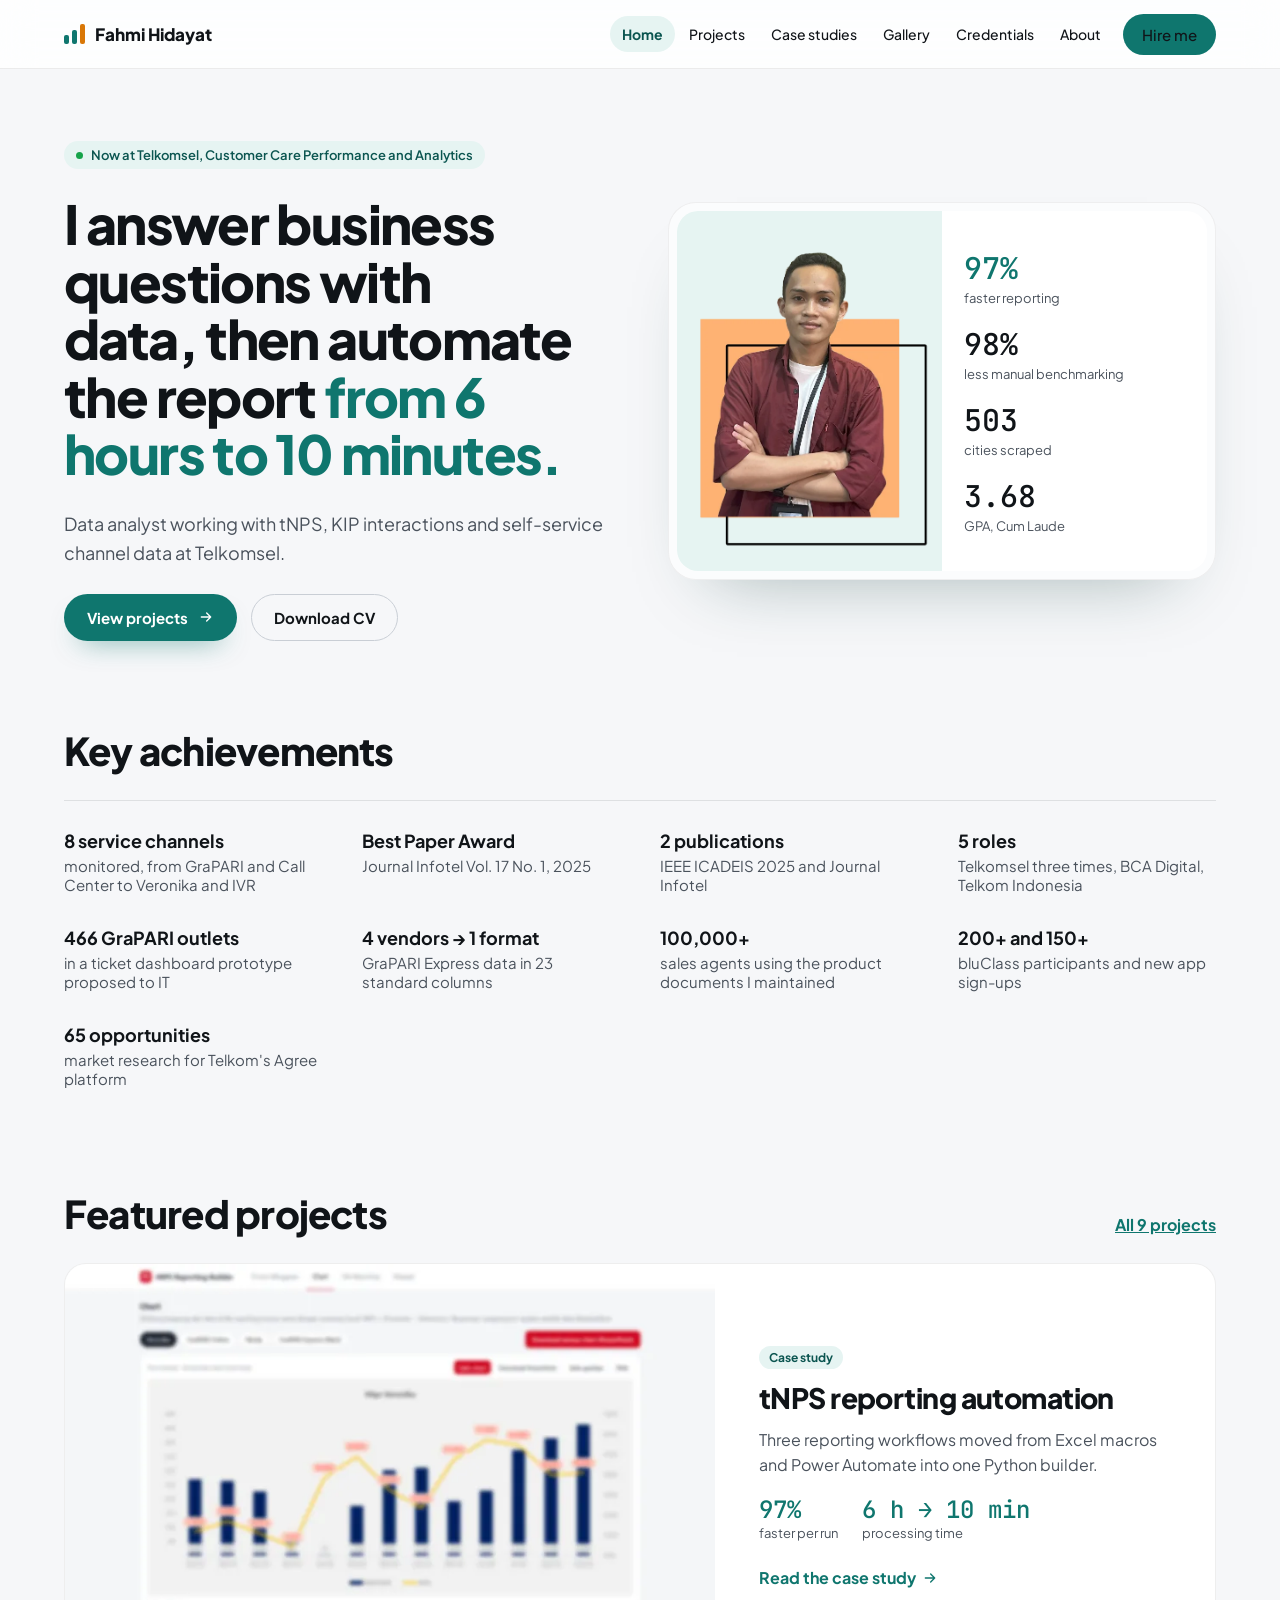
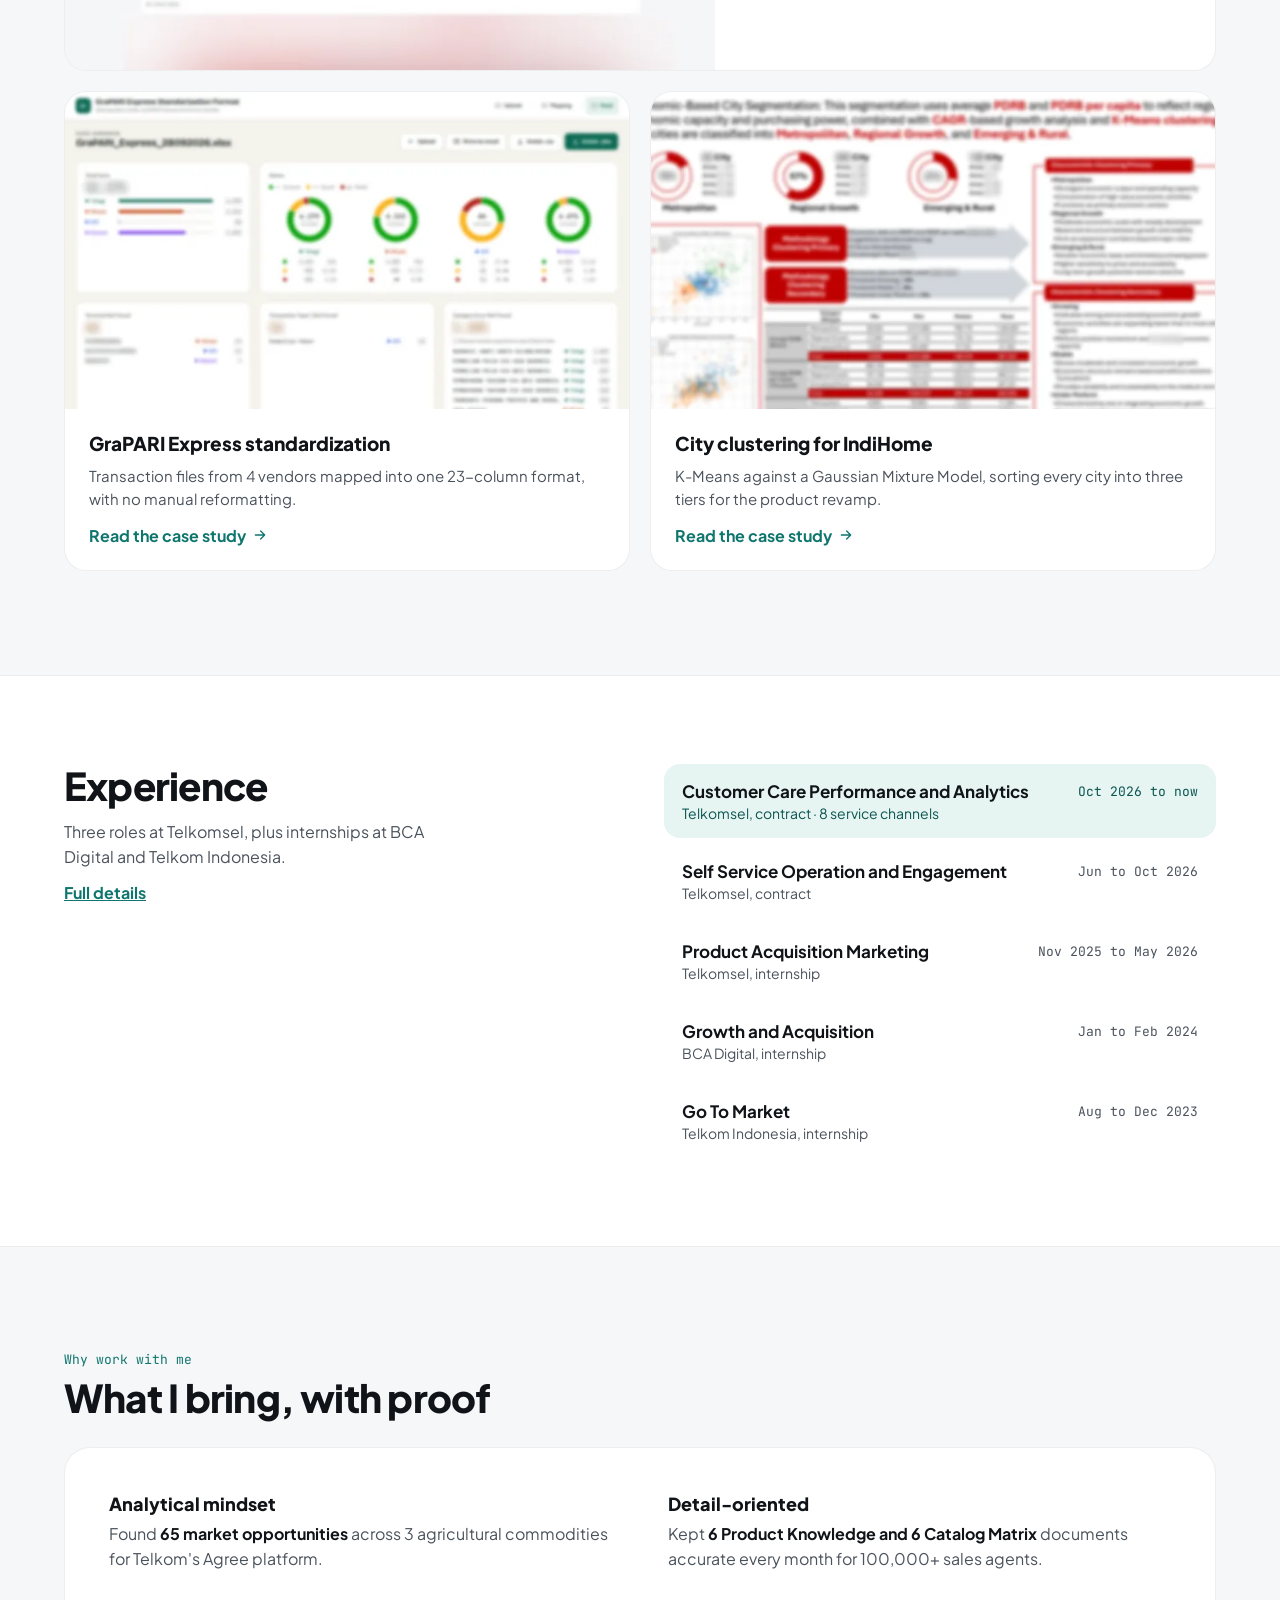
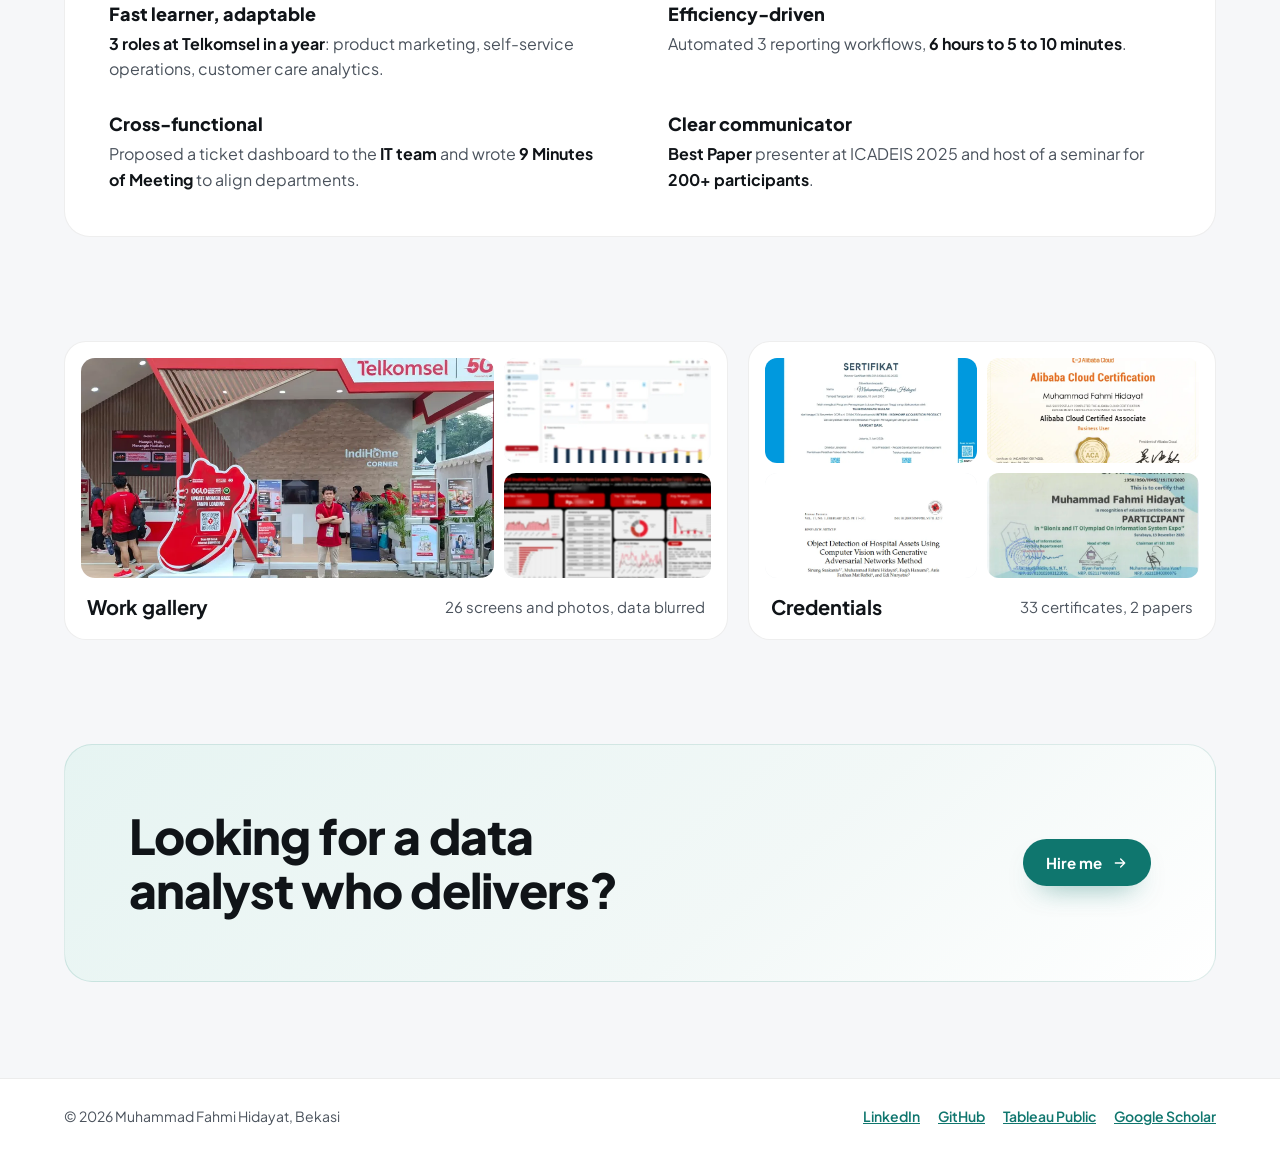
==== commit 87bd2e55: "Redesign portfolio as a multi-page site - Split into Home, Projects, Case studies, Gallery, Credenti" ====
--- a/index.html
+++ b/index.html
@@ -1,1920 +1,172 @@
 <!DOCTYPE html>
 <html lang="en">
+<head>
+<meta charset="utf-8">
+<meta name="viewport" content="width=device-width, initial-scale=1">
+<title>Muhammad Fahmi Hidayat · Data analyst</title>
+<meta name="description" content="Data analyst at Telkomsel. Python automation, SQL and dashboards for customer care and self-service channels.">
+<meta name="author" content="Muhammad Fahmi Hidayat">
+<meta property="og:title" content="Muhammad Fahmi Hidayat · Data analyst">
+<meta property="og:description" content="Data analyst at Telkomsel. Python automation, SQL and dashboards for customer care and self-service channels.">
+<meta property="og:type" content="website">
+<meta property="og:image" content="images/site/fahmi.webp">
+<link rel="icon" href="images/site/favicon.svg" type="image/svg+xml">
+<link rel="preconnect" href="https://fonts.googleapis.com">
+<link rel="preconnect" href="https://fonts.gstatic.com" crossorigin>
+<link href="https://fonts.googleapis.com/css2?family=Plus+Jakarta+Sans:wght@400;500;600;700;800&family=JetBrains+Mono:wght@400;500&display=swap" rel="stylesheet">
+<link rel="stylesheet" href="assets/site.css">
+</head>
+<body>
+<a class="skip" href="#main">Skip to content</a>
+<header class="nav">
+  <div class="wrap nav-inner">
+    <a class="brand" href="index.html"><span class="brand-mark" aria-hidden="true"><span></span><span></span><span></span></span>Fahmi Hidayat</a>
+    <button class="menu-btn press ease" type="button" aria-label="Open menu" aria-expanded="false" aria-controls="nav-links"><svg width="20" height="20" viewBox="0 0 24 24" fill="none" stroke="currentColor" stroke-width="2" stroke-linecap="round" aria-hidden="true"><path d="M4 7h16M4 12h16M4 17h16"/></svg></button>
+    <nav class="nav-links" id="nav-links" aria-label="Main">
+      <a class="ease" href="index.html" aria-current="page">Home</a>
+      <a class="ease" href="projects.html">Projects</a>
+      <a class="ease" href="case-studies.html">Case studies</a>
+      <a class="ease" href="gallery.html">Gallery</a>
+      <a class="ease" href="credentials.html">Credentials</a>
+      <a class="ease" href="about.html">About</a>
+      <a class="btn btn-primary press ease" href="about.html#contact">Hire me</a>
+    </nav>
+  </div>
+</header>
+<main id="main">
+  <section class="wrap hero">
+    <div class="stack" style="gap: 26px">
+      <span class="chip rise"><span class="dot" aria-hidden="true"></span>Now at Telkomsel, Customer Care Performance and Analytics</span>
+      <h1 class="rise d1">I answer business questions with data, then automate the report <span>from 6 hours to 10 minutes.</span></h1>
+      <p class="lede rise d2">Data analyst working with tNPS, KIP interactions and self-service channel data at Telkomsel.</p>
+      <div class="rise d3" style="display: flex; flex-wrap: wrap; gap: 14px">
+        <a class="btn btn-primary press ease" href="projects.html">View projects <span class="knob"><svg width="16" height="16" viewBox="0 0 24 24" fill="none" stroke="currentColor" stroke-width="2" stroke-linecap="round" stroke-linejoin="round" aria-hidden="true"><path d="M5 12h14M13 6l6 6-6 6"/></svg></span></a>
+        <a class="btn btn-ghost press ease" href="images/Muhammad%20Fahmi%20Hidayat%20CV.pdf">Download CV</a>
+      </div>
+    </div>
+    <div class="bezel hero-card rise d2">
+      <div class="in">
+        <img src="images/site/fahmi.webp" alt="Portrait of Muhammad Fahmi Hidayat" width="450" height="490">
+        <dl class="kpis">
+          <div class="kpi"><dt>faster reporting</dt><dd>97%</dd></div>
+          <div class="kpi"><dt>less manual benchmarking</dt><dd>98%</dd></div>
+          <div class="kpi"><dt>cities scraped</dt><dd>503</dd></div>
+          <div class="kpi"><dt>GPA, Cum Laude</dt><dd>3.68</dd></div>
+        </dl>
+      </div>
+    </div>
+  </section>
 
-<head>
-    <meta charset="UTF-8">
-    <meta name="viewport" content="width=device-width, initial-scale=1.0">
-    <meta name="description" content="Muhammad Fahmi Hidayat - Customer Care Performance &amp; Analytics at Telkomsel. Data analytics, process automation, and customer experience portfolio.">
-    <meta name="author" content="Muhammad Fahmi Hidayat">
-    <meta name="keywords"
-        content="Data Analytics, Business Strategy, Portfolio, Fahmi, Information Systems, Telkom University, SQL, Python, Tableau, bluClass, bluAmbassador, IndiHome, Agree, IT">
-    <meta property="og:title" content="Muhammad Fahmi Hidayat — Data &amp; Customer Analytics">
-    <meta property="og:description"
-        content="Customer Care Performance &amp; Analytics at Telkomsel. Data analytics, Python automation, dashboards, and customer experience insight.">
-    <meta property="og:type" content="website">
-    <meta property="og:image" content="images/fahmi.png">
-    <title>Muhammad Fahmi Hidayat — Data &amp; Customer Analytics</title>
-    <link rel="stylesheet" href="style.css">
-    <link rel="preconnect" href="https://fonts.googleapis.com">
-    <link rel="preconnect" href="https://fonts.gstatic.com" crossorigin>
-    <link
-        href="https://fonts.googleapis.com/css2?family=Inter:wght@300;400;500;600;700&family=Space+Grotesk:wght@300;400;500;600;700&family=JetBrains+Mono:wght@400;500&display=swap"
-        rel="stylesheet">
-</head>
+  <section class="wrap section stack" style="gap: 28px" aria-labelledby="ach">
+    <h2 class="h2" id="ach">Key achievements</h2>
+    <dl class="ledger">
+      <div><dt>8 service channels</dt><dd>monitored, from GraPARI and Call Center to Veronika and IVR</dd></div>
+      <div><dt>Best Paper Award</dt><dd>Journal Infotel Vol. 17 No. 1, 2025</dd></div>
+      <div><dt>2 publications</dt><dd>IEEE ICADEIS 2025 and Journal Infotel</dd></div>
+      <div><dt>5 roles</dt><dd>Telkomsel three times, BCA Digital, Telkom Indonesia</dd></div>
+      <div><dt>466 GraPARI outlets</dt><dd>in a ticket dashboard prototype proposed to IT</dd></div>
+      <div><dt>4 vendors → 1 format</dt><dd>GraPARI Express data in 23 standard columns</dd></div>
+      <div><dt>100,000+</dt><dd>sales agents using the product documents I maintained</dd></div>
+      <div><dt>200+ and 150+</dt><dd>bluClass participants and new app sign-ups</dd></div>
+      <div><dt>65 opportunities</dt><dd>market research for Telkom's Agree platform</dd></div>
+    </dl>
+  </section>
 
-<body>
-    <!-- Preloader -->
-    <div id="preloader" class="preloader">
-        <div class="preloader-content">
-            <div class="logo-preloader">
-                <div class="logo-icon-preloader">F</div>
-            </div>
-            <div class="loading-bar">
-                <div class="loading-fill"></div>
-            </div>
-        </div>
+  <section class="wrap section stack" style="gap: 28px">
+    <div class="head-row"><h2 class="h2">Featured projects</h2><a class="link-strong" href="projects.html">All 9 projects</a></div>
+    <div class="featured">
+      <a class="card lift press ease feat-main" href="case-studies.html#tnps">
+        <img src="images/ssoe/tnps-output-thumb.webp" alt="Blurred output of the automated tNPS report" loading="lazy">
+        <span class="feat-body">
+          <span class="tag-accent" style="align-self: flex-start">Case study</span>
+          <span class="title">tNPS reporting automation</span>
+          <p>Three reporting workflows moved from Excel macros and Power Automate into one Python builder.</p>
+          <span class="feat-stats"><span><b>97%</b><span>faster per run</span></span><span><b>6 h → 10 min</b><span>processing time</span></span></span>
+          <span class="more">Read the case study <span class="knob"><svg width="16" height="16" viewBox="0 0 24 24" fill="none" stroke="currentColor" stroke-width="2" stroke-linecap="round" stroke-linejoin="round" aria-hidden="true"><path d="M5 12h14M13 6l6 6-6 6"/></svg></span></span>
+        </span>
+      </a>
+      <a class="card lift press ease feat-sub" href="case-studies.html#gpx">
+        <img src="images/ssoe/gpx-overview-thumb.webp" alt="Blurred GraPARI Express standardization overview" loading="lazy">
+        <span class="body">
+          <span class="title">GraPARI Express standardization</span>
+          <p>Transaction files from 4 vendors mapped into one 23-column format, with no manual reformatting.</p>
+          <span class="more">Read the case study <span class="knob"><svg width="16" height="16" viewBox="0 0 24 24" fill="none" stroke="currentColor" stroke-width="2" stroke-linecap="round" stroke-linejoin="round" aria-hidden="true"><path d="M5 12h14M13 6l6 6-6 6"/></svg></span></span>
+        </span>
+      </a>
+      <a class="card lift press ease feat-sub" href="case-studies.html#cluster">
+        <img src="images/pam/clustering-thumb.webp" alt="Blurred city clustering slide" loading="lazy">
+        <span class="body">
+          <span class="title">City clustering for IndiHome</span>
+          <p>K-Means against a Gaussian Mixture Model, sorting every city into three tiers for the product revamp.</p>
+          <span class="more">Read the case study <span class="knob"><svg width="16" height="16" viewBox="0 0 24 24" fill="none" stroke="currentColor" stroke-width="2" stroke-linecap="round" stroke-linejoin="round" aria-hidden="true"><path d="M5 12h14M13 6l6 6-6 6"/></svg></span></span>
+        </span>
+      </a>
     </div>
+  </section>
 
-    <!-- Lightbox Modal for Certificates -->
-    <div id="lightbox" class="lightbox">
-        <div class="lightbox-overlay"></div>
-        <div class="lightbox-content">
-            <button class="lightbox-close">&times;</button>
-            <button class="lightbox-prev">&#8249;</button>
-            <button class="lightbox-next">&#8250;</button>
-            <div class="lightbox-image-container">
-                <img id="lightbox-img" src="" alt="">
-            </div>
-            <p class="lightbox-caption" id="lightbox-caption"></p>
-            <div class="lightbox-counter">
-                <span id="lightbox-current">1</span> / <span id="lightbox-total">1</span>
-            </div>
-        </div>
+  <section class="band">
+    <div class="wrap" style="padding-top: 88px; padding-bottom: 88px; display: grid; grid-template-columns: repeat(auto-fit, minmax(min(100%, 320px), 1fr)); gap: 48px">
+      <div class="stack" style="gap: 12px">
+        <h2 class="h2">Experience</h2>
+        <p class="muted" style="margin: 0; line-height: 1.6; max-width: 34ch">Three roles at Telkomsel, plus internships at BCA Digital and Telkom Indonesia.</p>
+        <a class="link-strong" href="about.html#experience">Full details</a>
+      </div>
+      <ol class="roles">
+        <li class="now"><span><b>Customer Care Performance and Analytics</b><span class="sub">Telkomsel, contract · 8 service channels</span></span><span class="when">Oct 2026 to now</span></li>
+        <li><span><b>Self Service Operation and Engagement</b><span class="sub">Telkomsel, contract</span></span><span class="when">Jun to Oct 2026</span></li>
+        <li><span><b>Product Acquisition Marketing</b><span class="sub">Telkomsel, internship</span></span><span class="when">Nov 2025 to May 2026</span></li>
+        <li><span><b>Growth and Acquisition</b><span class="sub">BCA Digital, internship</span></span><span class="when">Jan to Feb 2024</span></li>
+        <li><span><b>Go To Market</b><span class="sub">Telkom Indonesia, internship</span></span><span class="when">Aug to Dec 2023</span></li>
+      </ol>
     </div>
+  </section>
 
-    <!-- Fixed Logo - Pojok Kiri Atas -->
-    <div class="fixed-logo">
-        <div class="logo-icon">F</div>
-        <a href="#home" onclick="showSection('home')">FAHMI</a>
+  <section class="wrap stack" style="padding-top: 104px; padding-bottom: 104px; gap: 28px">
+    <div class="stack" style="gap: 8px"><span class="eyebrow">Why work with me</span><h2 class="h2">What I bring, with proof</h2></div>
+    <dl class="panel traits">
+      <div><dt>Analytical mindset</dt><dd>Found <b>65 market opportunities</b> across 3 agricultural commodities for Telkom's Agree platform.</dd></div>
+      <div><dt>Detail-oriented</dt><dd>Kept <b>6 Product Knowledge and 6 Catalog Matrix</b> documents accurate every month for 100,000+ sales agents.</dd></div>
+      <div><dt>Fast learner, adaptable</dt><dd><b>3 roles at Telkomsel in a year</b>: product marketing, self-service operations, customer care analytics.</dd></div>
+      <div><dt>Efficiency-driven</dt><dd>Automated 3 reporting workflows, <b>6 hours to 5 to 10 minutes</b>.</dd></div>
+      <div><dt>Cross-functional</dt><dd>Proposed a ticket dashboard to the <b>IT team</b> and wrote <b>9 Minutes of Meeting</b> to align departments.</dd></div>
+      <div><dt>Clear communicator</dt><dd><b>Best Paper</b> presenter at ICADEIS 2025 and host of a seminar for <b>200+ participants</b>.</dd></div>
+    </dl>
+  </section>
+
+  <section class="wrap section">
+    <div class="bento">
+      <a class="card lift press ease s7 stack" href="gallery.html" style="padding: 16px; gap: 16px">
+        <span style="display: grid; grid-template-columns: 2fr 1fr; gap: 10px">
+          <img class="cover" src="images/pam/booth-thumb.webp" alt="Telkomsel 5G and IndiHome booth" style="height: 220px; border-radius: 14px; object-position: center" loading="lazy">
+          <span style="display: grid; gap: 10px"><img class="cover" src="images/ssoe/ssim-dashboard-thumb.webp" alt="" style="height: 105px; border-radius: 12px" loading="lazy"><img class="cover" src="images/pam/netflix-insight-thumb.webp" alt="" style="height: 105px; border-radius: 12px" loading="lazy"></span>
+        </span>
+        <span style="display: flex; flex-wrap: wrap; justify-content: space-between; align-items: center; gap: 8px; padding: 0 6px 4px"><b style="font-size: 20px">Work gallery</b><span class="muted" style="font-size: 15px">26 screens and photos, data blurred</span></span>
+      </a>
+      <a class="card lift press ease s5 stack" href="credentials.html" style="padding: 16px; gap: 16px">
+        <span style="display: grid; grid-template-columns: repeat(2, minmax(0, 1fr)); gap: 10px">
+          <img class="cover" src="images/certs/internship-3-thumb.webp" alt="" style="height: 105px; border-radius: 12px; object-position: center" loading="lazy">
+          <img class="cover" src="images/certs/course-13-thumb.webp" alt="" style="height: 105px; border-radius: 12px; object-position: center" loading="lazy">
+          <img class="cover" src="images/site/jurnal-2.webp" alt="" style="height: 105px; border-radius: 12px" loading="lazy">
+          <img class="cover" src="images/certs/lomba-1-thumb.webp" alt="" style="height: 105px; border-radius: 12px; object-position: center" loading="lazy">
+        </span>
+        <span style="display: flex; flex-wrap: wrap; justify-content: space-between; align-items: center; gap: 8px; padding: 0 6px 4px"><b style="font-size: 20px">Credentials</b><span class="muted" style="font-size: 15px">33 certificates, 2 papers</span></span>
+      </a>
     </div>
+  </section>
 
-    <!-- Theme Toggle Button -->
-    <button class="theme-toggle" onclick="toggleTheme()" aria-label="Toggle theme">
-        <div class="theme-icon-container">
-            <span class="sun-icon">☀️</span>
-            <span class="moon-icon">🌙</span>
-        </div>
-    </button>
-
-    <!-- Header with Navigation -->
-    <header class="navbar">
-        <nav class="nav-container">
-            <button class="mobile-menu-btn" onclick="toggleMobileMenu()" aria-label="Toggle mobile menu">
-                <span class="hamburger-line"></span>
-                <span class="hamburger-line"></span>
-                <span class="hamburger-line"></span>
-            </button>
-            <ul class="nav-menu" id="navMenu">
-                <li class="nav-item">
-                    <a href="#home" class="nav-link active" onclick="showSection('home')" data-section="home">Home</a>
-                </li>
-                <li class="nav-item">
-                    <a href="#aboutme" class="nav-link" onclick="scrollToAboutMe()" data-section="aboutme">About</a>
-                </li>
-                <li class="nav-item">
-                    <a href="#skills" class="nav-link" onclick="scrollToSkills()" data-section="skills">Skills</a>
-                </li>
-                <li class="nav-item">
-                    <a href="#experience" class="nav-link" onclick="scrollToExperience()"
-                        data-section="experience">Experience</a>
-                </li>
-                <li class="nav-item">
-                    <a href="#projects" class="nav-link" onclick="scrollToProjects()" data-section="projects">Projects</a>
-                </li>
-                <li class="nav-item">
-                    <a href="#achievement" class="nav-link" onclick="scrollToAchievement()"
-                        data-section="achievement">Achievement</a>
-                </li>
-                <li class="nav-item">
-                    <a href="#journal" class="nav-link" onclick="scrollToJournal()" data-section="journal">Journal</a>
-                </li>
-                <li class="nav-item">
-                    <a href="#contact" class="nav-link" onclick="scrollToContact()" data-section="contact">Contact</a>
-                </li>
-            </ul>
-        </nav>
-    </header>
-
-    <!-- Timeline Progress -->
-    <div class="timeline-progress-container">
-        <div class="timeline-progress" id="timeline-progress"></div>
+  <section class="wrap" style="padding-bottom: 96px">
+    <div class="cta">
+      <h2 class="h2" style="font-size: clamp(2rem, 4vw, 3rem); max-width: 18ch">Looking for a data analyst who delivers?</h2>
+      <a class="btn btn-primary press ease" href="about.html#contact">Hire me <span class="knob"><svg width="16" height="16" viewBox="0 0 24 24" fill="none" stroke="currentColor" stroke-width="2" stroke-linecap="round" stroke-linejoin="round" aria-hidden="true"><path d="M5 12h14M13 6l6 6-6 6"/></svg></span></a>
     </div>
-
-    <!-- Main Content -->
-    <main id="main-content">
-        <!-- Home Section -->
-        <section id="home" class="section active">
-            <div class="home-hero">
-                <!-- Particle Canvas Background -->
-                <canvas id="particles-canvas"></canvas>
-                <!-- Gradient Mesh Blobs -->
-                <div class="hero-blob hero-blob-1"></div>
-                <div class="hero-blob hero-blob-2"></div>
-                <div class="hero-blob hero-blob-3"></div>
-
-                <div class="home-content">
-                    <!-- Open To Work Badge -->
-                    <div class="open-to-work-badge">
-                        <span class="otw-dot"></span>
-                        Now at Telkomsel · Customer Care Analytics
-                    </div>
-                    <h1 class="letter-animate">Hi, I'm <span class="text-accent">Fahmi</span></h1>
-                    <h2 class="typing-text">Turning Customer Data into Better Experiences</h2>
-                    <p>I turn customer, product, and channel data into automated reports, dashboards, and insights that
-                        shift customers to digital self-service and help teams decide faster.</p>
-                    <div class="btn-group">
-                        <a href="https://wa.me/+6281381175860" class="btn btn-primary">
-                            <span class="btn-text">Contact Me</span>
-                            <span class="btn-icon">→</span>
-                        </a>
-                        <a href="#projects" class="btn btn-secondary" onclick="scrollToProjects()">
-                            <span class="btn-text">View My Work</span>
-                            <span class="btn-icon">⭐</span>
-                        </a>
-                        <a href="images/Muhammad Fahmi Hidayat CV.pdf" class="btn btn-outline" target="_blank">
-                            <span class="btn-text">Download Resume</span>
-                            <span class="btn-icon">📄</span>
-                        </a>
-                    </div>
-                    <div class="social-links">
-                        <a href="https://www.linkedin.com/in/muhammad-fahmi-hidayat" title="LinkedIn">
-                            <svg width="22" height="22" viewBox="0 0 24 24" fill="currentColor">
-                                <path
-                                    d="M20.447 20.452h-3.554v-5.569c0-1.328-.027-3.037-1.852-3.037-1.853 0-2.136 1.445-2.136 2.939v5.667H9.351V9h3.414v1.561h.046c.477-.9 1.637-1.85 3.37-1.85 3.601 0 4.267 2.37 4.267 5.455v6.286zM5.337 7.433c-1.144 0-2.063-.926-2.063-2.065 0-1.138.92-2.063 2.063-2.063 1.14 0 2.064.925 2.064 2.063 0 1.139-.925 2.065-2.064 2.065zm1.782 13.019H3.555V9h3.564v11.452zM22.225 0H1.771C.792 0 0 .774 0 1.729v20.542C0 23.227.792 24 1.771 24h20.451C23.2 24 24 23.227 24 22.271V1.729C24 .774 23.2 0 22.222 0h.003z" />
-                            </svg>
-                        </a>
-                        <a href="https://github.com/MuhammadFahmiHidayat" title="GitHub">
-                            <svg width="22" height="22" viewBox="0 0 24 24" fill="currentColor">
-                                <path
-                                    d="M12 0c-6.626 0-12 5.373-12 12 0 5.302 3.438 9.8 8.207 11.387.599.111.793-.261.793-.577v-2.234c-3.338.726-4.033-1.416-4.033-1.416-.546-1.387-1.333-1.756-1.333-1.756-1.089-.745.083-.729.083-.729 1.205.084 1.839 1.237 1.839 1.237 1.07 1.834 2.807 1.304 3.492.997.107-.775.418-1.305.762-1.604-2.665-.305-5.467-1.334-5.467-5.931 0-1.311.469-2.381 1.236-3.221-.124-.303-.535-1.524.117-3.176 0 0 1.008-.322 3.301 1.23.957-.266 1.983-.399 3.003-.404 1.02.005 2.047.138 3.006.404 2.291-1.552 3.297-1.23 3.297-1.23.653 1.653.242 2.874.118 3.176.77.84 1.235 1.911 1.235 3.221 0 4.609-2.807 5.624-5.479 5.921.43.372.823 1.102.823 2.222v3.293c0 .319.192.694.801.576 4.765-1.589 8.199-6.086 8.199-11.386 0-6.627-5.373-12-12-12z" />
-                            </svg>
-                        </a>
-                        <a href="https://public.tableau.com/app/profile/muhammad.fahmi.hidayat/vizzes" title="Tableau">
-                            <svg width="22" height="22" viewBox="0 0 24 24" fill="currentColor">
-                                <path
-                                    d="M11.654 5.234V.847h.692v4.387h4.615v.692h-4.615v4.387h-.692V5.926H6.693v-.692h4.96zm7.577 2.53v-1.615h.461v1.615h1.616v.461h-1.616v1.616h-.461V8.225h-1.615v-.461h1.615zM4.154 7.77v1.615h1.615v.461H4.154v1.616h-.461V9.846H2.077v-.461h1.616V7.77h.461zm15.077 2.77v4.387h.692v4.386h-4.615v-.693h4.615v-4.386h.692v4.386h4.616v.693h-4.616v4.386h-.692v-4.386H11.77v-.693h4.386v-4.386h.692v-4.387h4.616v.693h-4.616zm-7.577 0v.692h-4.96v4.387h-.692V11.54H1.385v-.692h4.616V6.461h.692v4.387h4.96zm3.692 7.156v-1.615h.461v1.615h1.616v.462h-1.616v1.615h-.461v-1.615h-1.615v-.462h1.615zM4.154 17.387v1.615h1.615v.461H4.154v1.615h-.461v-1.615H2.077v-.461h1.616v-1.615h.461zm7.5 1.847v4.386h.692v4.387h-4.615v-.693h4.615v-4.386h.692v4.386h4.616v.693h-4.616v4.387h-.692v-4.387H7.847v-.693h4.386v-4.386h.692v-4.387h4.616v.693h-4.616z" />
-                            </svg>
-                        </a>
-                    </div>
-                    <!-- Hero Stats -->
-                    <div class="hero-stats">
-                        <div class="stat-item">
-                            <div class="stat-number-wrapper">
-                                <span class="stat-number" data-target="3">0</span>
-                                <span class="stat-suffix">+</span>
-                            </div>
-                            <span class="stat-label">Internships</span>
-                        </div>
-                        <div class="stat-item">
-                            <div class="stat-number-wrapper">
-                                <span class="stat-number" data-target="97">0</span>
-                                <span class="stat-suffix">%</span>
-                            </div>
-                            <span class="stat-label">Faster Reporting</span>
-                        </div>
-                        <div class="stat-item">
-                            <div class="stat-number-wrapper">
-                                <span class="stat-number" data-target="2">0</span>
-                            </div>
-                            <span class="stat-label">Publications</span>
-                        </div>
-                        <div class="stat-item">
-                            <div class="stat-number-wrapper">
-                                <span class="stat-number" data-target="3.68" data-decimals="2">0</span>
-                            </div>
-                            <span class="stat-label">GPA</span>
-                        </div>
-
-                    </div>
-                </div>
-
-                <div class="home-image">
-                    <div class="profile-img-wrapper">
-                        <div class="profile-img-ring"></div>
-                        <img src="images/fahmi.png" alt="Fahmi - Professional headshot" class="profile-img"
-                            id="profile-img">
-                    </div>
-                </div>
-            </div>
-            </div>
-
-            <!-- About Me Section -->
-            <div class="about-section" id="aboutme">
-                <div class="container">
-                    <h3 class="section-title" data-label="About Me">About Me</h3>
-                    <div class="about-content-wrapper">
-                        <div class="about-image">
-                            <img src="images/about-me.png" alt="About Fahmi" class="about-img">
-                        </div>
-                        <div class="about-text">
-                            <p>Information Systems graduate (Cum Laude, GPA 3.68/4.00) currently working in Customer Care
-                                Performance and Analytics at Telkomsel, with experience in data analytics, process
-                                automation, and customer experience.</p>
-                            <p>Proficient in SQL, Python, Power BI, Tableau, and Excel, with hands-on experience
-                                automating reporting workflows, building dashboards, and analyzing tNPS and customer
-                                interaction data. Passionate about turning complex data into actionable insights that
-                                improve customer experience and drive business decisions.</p>
-                            <div class="about-facts">
-                                <div class="about-fact"><strong>3</strong><span>Roles at Telkomsel</span></div>
-                                <div class="about-fact"><strong>466</strong><span>GraPARI outlets covered</span></div>
-                                <div class="about-fact"><strong>503</strong><span>Cities benchmarked</span></div>
-                            </div>
-                        </div>
-                    </div>
-
-                    <!-- Education -->
-                    <div class="education-wrapper">
-                        <h3 class="subsection-title">Education</h3>
-                        <div class="education-card">
-                            <div class="education-image">
-                                <img src="images/logo-telkom.png" alt="Telkom University" class="education-logo">
-                            </div>
-                            <div class="education-details">
-                                <h4>Telkom University</h4>
-                                <p class="major">Information Systems</p>
-                                <p class="gpa">GPA 3.68/4.00</p>
-                                <p class="years">2021 - 2025</p>
-                                <p class="description">Specialized in Business Analysis and Data Analytics with focus on
-                                    digital transformation and information systems management.</p>
-                                <ul class="education-achievements">
-                                    <li>Honors of Cum Laude</li>
-                                    <li>Best Paper Award Object Detection of Hospital Assets Using Computer Vision with
-                                        Generative Adversarial Networks Method</li>
-                                    <li>Presenter International Conference ICADEIS 2025 Bandung, Indonesia</li>
-                                </ul>
-                            </div>
-                        </div>
-                    </div>
-                </div>
-            </div>
-
-            <!-- Skills Section -->
-            <div class="skills-section" id="skills">
-                <div class="container">
-                    <h3 class="section-title" data-label="Skills">My Skills</h3>
-                    <h2 class="section-subtitle">My Expertise</h2>
-
-                    <div class="skills-grid">
-                        <div class="skill-card">
-                            <div class="skill-icon">
-                                <svg class="skill-svg" width="36" height="36" viewBox="0 0 24 24" fill="none"
-                                    stroke="currentColor" stroke-width="2" stroke-linecap="round"
-                                    stroke-linejoin="round">
-                                    <path d="M21.21 15.89A10 10 0 1 1 8 2.83" />
-                                    <path d="M22 12A10 10 0 0 0 12 2v10z" />
-                                </svg>
-                            </div>
-                            <h3>Market Research</h3>
-                            <p>Conducting comprehensive market analysis, competitive research, and consumer behavior
-                                studies to identify business opportunities and market trends.</p>
-                            <div class="skill-progress-wrapper">
-                                <div class="skill-progress-label"><span>Proficiency</span><span
-                                        class="skill-progress-pct">85%</span></div>
-                                <div class="skill-progress-track">
-                                    <div class="skill-progress-bar" data-width="85"></div>
-                                </div>
-                            </div>
-                        </div>
-                        <div class="skill-card">
-                            <div class="skill-icon">
-                                <svg class="skill-svg" width="36" height="36" viewBox="0 0 24 24" fill="none"
-                                    stroke="currentColor" stroke-width="2" stroke-linecap="round"
-                                    stroke-linejoin="round">
-                                    <circle cx="12" cy="12" r="3" />
-                                    <path
-                                        d="M19.4 15a1.65 1.65 0 0 0 .33 1.82l.06.06a2 2 0 1 1-2.83 2.83l-.06-.06a1.65 1.65 0 0 0-1.82-.33 1.65 1.65 0 0 0-1 1.51V21a2 2 0 0 1-4 0v-.09A1.65 1.65 0 0 0 9 19.4a1.65 1.65 0 0 0-1.82.33l-.06.06a2 2 0 1 1-2.83-2.83l.06-.06a1.65 1.65 0 0 0 .33-1.82 1.65 1.65 0 0 0-1.51-1H3a2 2 0 0 1 0-4h.09A1.65 1.65 0 0 0 4.6 9a1.65 1.65 0 0 0-.33-1.82l-.06-.06a2 2 0 1 1 2.83-2.83l.06.06a1.65 1.65 0 0 0 1.82.33H9a1.65 1.65 0 0 0 1-1.51V3a2 2 0 0 1 4 0v.09a1.65 1.65 0 0 0 1 1.51 1.65 1.65 0 0 0 1.82-.33l.06-.06a2 2 0 1 1 2.83 2.83l-.06.06a1.65 1.65 0 0 0-.33 1.82V9a1.65 1.65 0 0 0 1.51 1H21a2 2 0 0 1 0 4h-.09a1.65 1.65 0 0 0-1.51 1z" />
-                                </svg>
-                            </div>
-                            <h3>Business Process</h3>
-                            <p>Optimizing business workflows, process mapping, and operational efficiency improvements
-                                to drive organizational performance and cost reduction.</p>
-                            <div class="skill-progress-wrapper">
-                                <div class="skill-progress-label"><span>Proficiency</span><span
-                                        class="skill-progress-pct">80%</span></div>
-                                <div class="skill-progress-track">
-                                    <div class="skill-progress-bar" data-width="80"></div>
-                                </div>
-                            </div>
-                        </div>
-                        <div class="skill-card">
-                            <div class="skill-icon">
-                                <svg class="skill-svg" width="36" height="36" viewBox="0 0 24 24" fill="none"
-                                    stroke="currentColor" stroke-width="2" stroke-linecap="round"
-                                    stroke-linejoin="round">
-                                    <rect x="3" y="4" width="18" height="18" rx="2" ry="2" />
-                                    <line x1="9" y1="9" x2="15" y2="9" />
-                                    <line x1="9" y1="13" x2="15" y2="13" />
-                                    <line x1="9" y1="17" x2="13" y2="17" />
-                                </svg>
-                            </div>
-                            <h3>Project Management</h3>
-                            <p>Agile, Scrum, Trello, Jira - Leading cross-functional teams and managing complex projects
-                                from initiation to delivery with proven methodologies.</p>
-                            <div class="skill-progress-wrapper">
-                                <div class="skill-progress-label"><span>Proficiency</span><span
-                                        class="skill-progress-pct">78%</span></div>
-                                <div class="skill-progress-track">
-                                    <div class="skill-progress-bar" data-width="78"></div>
-                                </div>
-                            </div>
-                        </div>
-                        <div class="skill-card">
-                            <div class="skill-icon">
-                                <svg class="skill-svg" width="36" height="36" viewBox="0 0 24 24" fill="none"
-                                    stroke="currentColor" stroke-width="2" stroke-linecap="round"
-                                    stroke-linejoin="round">
-                                    <path d="M22 3H2l8 9.46V19l4 2v-8.54L22 3z" />
-                                </svg>
-                            </div>
-                            <h3>Funnel Optimization</h3>
-                            <p>Analyzing and optimizing conversion funnels to improve customer acquisition, retention
-                                rates, and overall business performance metrics.</p>
-                            <div class="skill-progress-wrapper">
-                                <div class="skill-progress-label"><span>Proficiency</span><span
-                                        class="skill-progress-pct">75%</span></div>
-                                <div class="skill-progress-track">
-                                    <div class="skill-progress-bar" data-width="75"></div>
-                                </div>
-                            </div>
-                        </div>
-                        <div class="skill-card">
-                            <div class="skill-icon">
-                                <svg class="skill-svg" width="36" height="36" viewBox="0 0 24 24" fill="none"
-                                    stroke="currentColor" stroke-width="2" stroke-linecap="round"
-                                    stroke-linejoin="round">
-                                    <line x1="18" y1="20" x2="18" y2="10" />
-                                    <line x1="12" y1="20" x2="12" y2="4" />
-                                    <line x1="6" y1="20" x2="6" y2="14" />
-                                </svg>
-                            </div>
-                            <h3>Data Visualization</h3>
-                            <p>Tableau, Power BI, Excel - Creating compelling visual stories from complex datasets to
-                                enable data-driven decision making across organizations.</p>
-                            <div class="skill-progress-wrapper">
-                                <div class="skill-progress-label"><span>Proficiency</span><span
-                                        class="skill-progress-pct">88%</span></div>
-                                <div class="skill-progress-track">
-                                    <div class="skill-progress-bar" data-width="88"></div>
-                                </div>
-                            </div>
-                        </div>
-                        <div class="skill-card">
-                            <div class="skill-icon">
-                                <svg class="skill-svg" width="36" height="36" viewBox="0 0 24 24" fill="none"
-                                    stroke="currentColor" stroke-width="2" stroke-linecap="round"
-                                    stroke-linejoin="round">
-                                    <ellipse cx="12" cy="5" rx="9" ry="3" />
-                                    <path d="M3 5v14c0 1.66 4 3 9 3s9-1.34 9-3V5" />
-                                    <path d="M3 12c0 1.66 4 3 9 3s9-1.34 9-3" />
-                                </svg>
-                            </div>
-                            <h3>Data Analytics</h3>
-                            <p>SQL, Python - Advanced statistical analysis, predictive modeling, and data mining to
-                                extract actionable insights from large datasets.</p>
-                            <div class="skill-progress-wrapper">
-                                <div class="skill-progress-label"><span>Proficiency</span><span
-                                        class="skill-progress-pct">83%</span></div>
-                                <div class="skill-progress-track">
-                                    <div class="skill-progress-bar" data-width="83"></div>
-                                </div>
-                            </div>
-                        </div>
-
-                        <div class="skill-card">
-                            <div class="skill-icon">
-                                <svg class="skill-svg" width="36" height="36" viewBox="0 0 24 24" fill="none"
-                                    stroke="currentColor" stroke-width="2" stroke-linecap="round"
-                                    stroke-linejoin="round">
-                                    <path d="M2 3h6a4 4 0 0 1 4 4v14a3 3 0 0 0-3-3H2z" />
-                                    <path d="M22 3h-6a4 4 0 0 0-4 4v14a3 3 0 0 1 3-3h7z" />
-                                </svg>
-                            </div>
-                            <h3>Strategic Reporting</h3>
-                            <p>Crafting executive-ready reports, dashboards, and data storytelling decks that translate
-                                complex findings into clear, actionable business recommendations for C-level
-                                stakeholders.</p>
-                            <div class="skill-progress-wrapper">
-                                <div class="skill-progress-label"><span>Proficiency</span><span
-                                        class="skill-progress-pct">82%</span></div>
-                                <div class="skill-progress-track">
-                                    <div class="skill-progress-bar" data-width="82"></div>
-                                </div>
-                            </div>
-                        </div>
-                        <div class="skill-card">
-                            <div class="skill-icon">
-                                <svg class="skill-svg" width="36" height="36" viewBox="0 0 24 24" fill="none"
-                                    stroke="currentColor" stroke-width="2" stroke-linecap="round"
-                                    stroke-linejoin="round">
-                                    <polyline points="22 12 18 12 15 21 9 3 6 12 2 12" />
-                                </svg>
-                            </div>
-                            <h3>Machine Learning</h3>
-                            <p>Applying clustering, classification, and detection algorithms (K-Means, GMM, YOLOv8, GAN)
-                                to solve real-world problems — from market segmentation to computer vision research.</p>
-                            <div class="skill-progress-wrapper">
-                                <div class="skill-progress-label"><span>Proficiency</span><span
-                                        class="skill-progress-pct">68%</span></div>
-                                <div class="skill-progress-track">
-                                    <div class="skill-progress-bar" data-width="68"></div>
-                                </div>
-                            </div>
-                        </div>
-                    </div>
-
-                    <!-- Tools Section — Infinite Marquee -->
-                    <div class="tools-wrapper">
-                        <h3 class="subsection-title">Tools &amp; Technologies</h3>
-                        <div class="marquee-container">
-                            <div class="marquee-track" id="marquee-track">
-                                <!-- Set 1 -->
-                                <div class="tool-item"><img src="images/logo-tableau.png" alt="Tableau"
-                                        class="tool-logo"><span class="tool-name">Tableau</span></div>
-                                <div class="tool-item"><img src="images/logo-excel.png" alt="Excel"
-                                        class="tool-logo"><span class="tool-name">Excel</span></div>
-                                <div class="tool-item"><img src="images/logo-powerbi.png" alt="Power BI"
-                                        class="tool-logo"><span class="tool-name">Power BI</span></div>
-                                <div class="tool-item"><img src="https://cdn.worldvectorlogo.com/logos/trello.svg"
-                                        alt="Trello" class="tool-logo"><span class="tool-name">Trello</span></div>
-                                <div class="tool-item"><img src="https://cdn.worldvectorlogo.com/logos/jira-1.svg"
-                                        alt="Jira" class="tool-logo"><span class="tool-name">Jira</span></div>
-                                <div class="tool-item"><img
-                                        src="https://www.svgrepo.com/show/331760/sql-database-generic.svg" alt="SQL"
-                                        class="tool-logo"><span class="tool-name">SQL</span></div>
-                                <div class="tool-item"><img src="https://cdn.worldvectorlogo.com/logos/python-5.svg"
-                                        alt="Python" class="tool-logo"><span class="tool-name">Python</span></div>
-                                <!-- Set 2 (duplicate for seamless loop) -->
-                                <div class="tool-item"><img src="images/logo-tableau.png" alt="Tableau"
-                                        class="tool-logo"><span class="tool-name">Tableau</span></div>
-                                <div class="tool-item"><img src="images/logo-excel.png" alt="Excel"
-                                        class="tool-logo"><span class="tool-name">Excel</span></div>
-                                <div class="tool-item"><img src="images/logo-powerbi.png" alt="Power BI"
-                                        class="tool-logo"><span class="tool-name">Power BI</span></div>
-                                <div class="tool-item"><img src="https://cdn.worldvectorlogo.com/logos/trello.svg"
-                                        alt="Trello" class="tool-logo"><span class="tool-name">Trello</span></div>
-                                <div class="tool-item"><img src="https://cdn.worldvectorlogo.com/logos/jira-1.svg"
-                                        alt="Jira" class="tool-logo"><span class="tool-name">Jira</span></div>
-                                <div class="tool-item"><img
-                                        src="https://www.svgrepo.com/show/331760/sql-database-generic.svg" alt="SQL"
-                                        class="tool-logo"><span class="tool-name">SQL</span></div>
-                                <div class="tool-item"><img src="https://cdn.worldvectorlogo.com/logos/python-5.svg"
-                                        alt="Python" class="tool-logo"><span class="tool-name">Python</span></div>
-                            </div>
-                        </div>
-                    </div>
-                </div>
-
-            </div>
-            </div>
-            </div>
-            <div class="experience-section" id="experience">
-                <div class="container">
-                    <h3 class="section-title" data-label="Experience">Experience</h3>
-
-                    <div class="experience-tabs">
-                        <button class="tab-btn active" onclick="showExperienceTab('work')" type="button">Work</button>
-                        <button class="tab-btn" onclick="showExperienceTab('internship')"
-                            type="button">Internship</button>
-                        <button class="tab-btn" onclick="showExperienceTab('organization')"
-                            type="button">Organization</button>
-                    </div>
-
-                    <div class="tab-content" id="work-tab">
-                        <div class="timeline">
-                            <div class="timeline-line" id="timeline-line-work"></div>
-                            <div class="timeline-item">
-                                <div class="timeline-dot heartbeat"></div>
-                                <div class="timeline-content">
-                                    <div class="experience-card">
-                                        <div class="experience-header">
-                                            <span class="exp-badge exp-badge-live">Contract · Current</span>
-                                            <h3>Customer Care Performance and Analytics</h3>
-                                            <p class="company"><strong>Telkomsel</strong> · Jakarta</p>
-                                            <time>October 2026 - Present</time>
-                                        </div>
-                                        <div class="experience-body">
-                                            <ul>
-                                                <li>Analyzed KIP (Complaint, Information, Request) interaction data to drive the shifting of customer service transactions toward digital self-service channels.</li>
-                                                <li>Delivered weekly and monthly performance reports on ticket, order, and interaction data to help management monitor customer care trends.</li>
-                                            </ul>
-                                        </div>
-                                        <div class="exp-metrics">
-                                            <span class="exp-metric"><strong>KIP</strong><small>Shifting Analysis</small></span>
-                                            <span class="exp-metric"><strong>Weekly</strong><small>&amp; Monthly Reports</small></span>
-                                        </div>
-                                    </div>
-                                </div>
-                            </div>
-                            <div class="timeline-item">
-                                <div class="timeline-dot heartbeat"></div>
-                                <div class="timeline-content">
-                                    <div class="experience-card">
-                                        <div class="experience-header">
-                                            <span class="exp-badge">Contract</span>
-                                            <h3>Self Service Operation and Engagement</h3>
-                                            <p class="company"><strong>Telkomsel</strong> · Jakarta</p>
-                                            <time>June 2026 - October 2026</time>
-                                        </div>
-                                        <div class="experience-body">
-                                            <ul>
-                                                <li>Automated 3 manual reporting workflows using Python, replacing Excel macros and Power Automate, resulting in 97% faster processing from 6 hours to 5–10 minutes.</li>
-                                                <li>Designed a Figma UI/UX prototype for a trouble ticket dashboard covering 466 GraPARI outlets and 4 vendors, proposed to the IT team to improve vendor accountability.</li>
-                                                <li>Built a dashboard to standardize transaction data from 4 GraPARI Express vendors into one 23-column format, eliminating manual data reformatting.</li>
-                                                <li>Wrote SQL queries in Huawei Cloud DataArts Studio to extract KIP Shifting and GraPARI Online payment data, enabling on-demand data delivery for stakeholders.</li>
-                                            </ul>
-                                        </div>
-                                        <div class="exp-metrics">
-                                            <span class="exp-metric"><strong>97%</strong><small>Faster Reporting</small></span>
-                                            <span class="exp-metric"><strong>466</strong><small>GraPARI Outlets</small></span>
-                                            <span class="exp-metric"><strong>23</strong><small>Std. Columns</small></span>
-                                        </div>
-                                    </div>
-                                </div>
-                            </div>
-                        </div>
-                    </div>
-
-                    <div class="tab-content" id="internship-tab" style="display: none;">
-                        <div class="timeline">
-                            <div class="timeline-line" id="timeline-line"></div>
-                            <div class="timeline-item">
-                                <div class="timeline-dot heartbeat"></div>
-                                <div class="timeline-content">
-                                    <div class="experience-card">
-                                        <div class="experience-header">
-                                            <span class="exp-badge">Internship</span>
-                                            <h3>Product Acquisition Marketing</h3>
-                                            <p class="company"><strong>Telkomsel</strong> · Jakarta</p>
-                                            <time>November 2025 - May 2026</time>
-                                        </div>
-                                        <div class="experience-body">
-                                            <ul>
-                                                <li>Automated competitor benchmarking by scraping 8 ISP competitors across 503 cities using Python, resulting in a 98% reduction in manual process and cutting the analysis cycle from 14 days to 1 day.</li>
-                                                <li>Built 5 end-to-end data visualizations using Tableau, Power BI, and Excel, enabling stakeholders to accelerate product performance reviews and data-driven decisions.</li>
-                                                <li>Developed a 3-tier city clustering framework using K-Means and GMM for IndiHome product revamp and more targeted market segmentation.</li>
-                                                <li>Maintained 6 Product Knowledge and 6 Product Catalog Matrix documents monthly to ensure pricing consistency for 100,000+ Salesforce across Indonesia.</li>
-                                            </ul>
-                                        </div>
-                                        <div class="exp-metrics">
-                                            <span class="exp-metric"><strong>98%</strong><small>Less Manual Work</small></span>
-                                            <span class="exp-metric"><strong>503</strong><small>Cities</small></span>
-                                            <span class="exp-metric"><strong>100K+</strong><small>Salesforce</small></span>
-                                        </div>
-                                    </div>
-                                </div>
-                            </div>
-                            <div class="timeline-item">
-                                <div class="timeline-dot heartbeat"></div>
-                                <div class="timeline-content">
-                                    <div class="experience-card">
-                                        <div class="experience-header">
-                                            <span class="exp-badge">Internship</span>
-                                            <h3>Growth &amp; Acquisition</h3>
-                                            <p class="company"><strong>BCA Digital</strong> · Jakarta</p>
-                                            <time>January 2024 - February 2024</time>
-                                        </div>
-                                        <div class="experience-body">
-                                            <ul>
-                                                <li>Organized and executed the bluClass seminar attended by 200+ participants, resulting in 150+ new app sign-ups and increased financial literacy awareness.</li>
-                                                <li>Initiated and led the bluAmbassadors program with 15 student ambassadors, building a stronger brand presence and a growing digital innovation community on campus.</li>
-                                                <li>Conducted competitive event analysis and identified collaboration opportunities with universities and corporate partners to expand brand visibility.</li>
-                                            </ul>
-                                        </div>
-                                        <div class="exp-metrics">
-                                            <span class="exp-metric"><strong>200+</strong><small>Participants</small></span>
-                                            <span class="exp-metric"><strong>150+</strong><small>Sign-ups</small></span>
-                                            <span class="exp-metric"><strong>15</strong><small>Ambassadors</small></span>
-                                        </div>
-                                    </div>
-                                </div>
-                            </div>
-                            <div class="timeline-item">
-                                <div class="timeline-dot heartbeat"></div>
-                                <div class="timeline-content">
-                                    <div class="experience-card">
-                                        <div class="experience-header">
-                                            <span class="exp-badge">Internship</span>
-                                            <h3>Go To Market</h3>
-                                            <p class="company"><strong>Telkom Indonesia</strong> · Jakarta</p>
-                                            <time>August 2023 - December 2023</time>
-                                        </div>
-                                        <div class="experience-body">
-                                            <ul>
-                                                <li>Approached 25+ potential clients via phone, chat, and email, expanding the customer base for the Agree platform.</li>
-                                                <li>Designed 3 visual slide decks using Google Slides to communicate business plans and project progress to internal stakeholders.</li>
-                                                <li>Conducted market research on 3 agricultural commodities, identifying 65 market opportunities to support strategic decisions for Agree.</li>
-                                                <li>Produced 9 Minutes of Meeting documents ensuring cross-departmental alignment and clear follow-up actions.</li>
-                                            </ul>
-                                        </div>
-                                        <div class="exp-metrics">
-                                            <span class="exp-metric"><strong>65</strong><small>Opportunities</small></span>
-                                            <span class="exp-metric"><strong>25+</strong><small>Clients</small></span>
-                                            <span class="exp-metric"><strong>9</strong><small>MoM Docs</small></span>
-                                        </div>
-                                    </div>
-                                </div>
-                            </div>
-                        </div>
-                    </div>
-
-                    <div class="tab-content" id="organization-tab" style="display: none;">
-                        <div class="timeline">
-                            <div class="timeline-line" id="timeline-line-org"></div>
-                            <div class="timeline-item">
-                                <div class="timeline-dot heartbeat"></div>
-                                <div class="timeline-content">
-                                    <div class="experience-card">
-                                        <div class="experience-header">
-                                            <span class="exp-badge">Organization</span>
-                                            <h3>Staff of Academic Research and Technology</h3>
-                                            <p class="company"><strong>Information Systems Student Association</strong> · Telkom University</p>
-                                            <time>2022 - 2023</time>
-                                        </div>
-                                    </div>
-                                </div>
-                            </div>
-                        </div>
-                    </div>
-
-                </div>
-            </div>
-
-            <!-- Projects Showcase Section -->
-            <div class="projects-section" id="projects">
-                <div class="container">
-                    <h3 class="section-title" data-label="Projects">Featured Projects</h3>
-                    <h2 class="section-subtitle">Automation, Analytics &amp; Market Intelligence</h2>
-
-                    <div class="projects-grid">
-
-                        <div class="project-card">
-                            <div class="project-image">
-                                <div class="project-icon">⚡</div>
-                            </div>
-                            <div class="project-content">
-                                <h4>tNPS Reporting Automation</h4>
-                                <p class="project-role">Telkomsel · Self Service Operation &amp; Engagement</p>
-                                <p class="project-description">Rebuilt 3 manual reporting workflows (Excel macros &amp; Power Automate) as a Python reporting builder: upload the channel files, and the formatted tNPS and traffic report is generated in minutes.</p>
-                                <div class="project-metrics">
-                                    <span class="metric">
-                                        <strong>97%</strong>
-                                        <small>Faster</small>
-                                    </span>
-                                    <span class="metric">
-                                        <strong>6 h</strong>
-                                        <small>Before</small>
-                                    </span>
-                                    <span class="metric">
-                                        <strong>5–10 min</strong>
-                                        <small>After</small>
-                                    </span>
-                                </div>
-                                <div class="project-tags">
-                                    <span class="tag">Python</span>
-                                    <span class="tag">Automation</span>
-                                    <span class="tag">tNPS</span>
-                                    <span class="tag">Reporting</span>
-                                </div>
-                            </div>
-                        </div>
-
-                        <div class="project-card">
-                            <div class="project-image">
-                                <div class="project-icon">🧩</div>
-                            </div>
-                            <div class="project-content">
-                                <h4>GraPARI Express Data Standardization</h4>
-                                <p class="project-role">Telkomsel · Self Service Operation &amp; Engagement</p>
-                                <p class="project-description">Web dashboard that maps transaction files from 4 GraPARI Express vendors into a single 23-column standard format, removing manual reformatting before analysis.</p>
-                                <div class="project-metrics">
-                                    <span class="metric">
-                                        <strong>4</strong>
-                                        <small>Vendors</small>
-                                    </span>
-                                    <span class="metric">
-                                        <strong>23</strong>
-                                        <small>Std. Columns</small>
-                                    </span>
-                                    <span class="metric">
-                                        <strong>0</strong>
-                                        <small>Manual Reformat</small>
-                                    </span>
-                                </div>
-                                <div class="project-tags">
-                                    <span class="tag">Dashboard</span>
-                                    <span class="tag">Data Mapping</span>
-                                    <span class="tag">Web App</span>
-                                    <span class="tag">Data Quality</span>
-                                </div>
-                            </div>
-                        </div>
-
-                        <div class="project-card">
-                            <div class="project-image">
-                                <div class="project-icon">🎫</div>
-                            </div>
-                            <div class="project-content">
-                                <h4>Trouble Ticket Dashboard Prototype</h4>
-                                <p class="project-role">Telkomsel · UI/UX · Proposed to IT</p>
-                                <p class="project-description">Figma UI/UX prototype for monitoring GraPARI trouble tickets per outlet and vendor, proposed to the IT team to improve vendor accountability.</p>
-                                <div class="project-metrics">
-                                    <span class="metric">
-                                        <strong>466</strong>
-                                        <small>Outlets</small>
-                                    </span>
-                                    <span class="metric">
-                                        <strong>4</strong>
-                                        <small>Vendors</small>
-                                    </span>
-                                    <span class="metric">
-                                        <strong>Figma</strong>
-                                        <small>Prototype</small>
-                                    </span>
-                                </div>
-                                <div class="project-tags">
-                                    <span class="tag">Figma</span>
-                                    <span class="tag">UI/UX</span>
-                                    <span class="tag">Ticketing</span>
-                                    <span class="tag">Vendor Mgmt</span>
-                                </div>
-                            </div>
-                        </div>
-
-                        <!-- Project Card 1: Competitor Benchmarking -->
-                        <div class="project-card">
-                            <div class="project-image">
-                                <div class="project-icon">📊</div>
-                            </div>
-                            <div class="project-content">
-                                <h4>Competitor Benchmarking Dashboard</h4>
-                                <p class="project-role">Telkomsel · Data Analysis &amp; Automation</p>
-                                <p class="project-description">Automated competitor pricing &amp; package analysis
-                                    across 503 Indonesian cities using Python web scraping. Delivered interactive
-                                    Tableau dashboard consumed by 5+ internal teams, replacing a 14-day manual process
-                                    with a 1-day automated pipeline.</p>
-                                <div class="project-metrics">
-                                    <span class="metric">
-                                        <strong>98%</strong>
-                                        <small>Efficiency Gain</small>
-                                    </span>
-                                    <span class="metric">
-                                        <strong>503</strong>
-                                        <small>Cities Covered</small>
-                                    </span>
-                                    <span class="metric">
-                                        <strong>1 Day</strong>
-                                        <small>vs 14 Days Before</small>
-                                    </span>
-                                </div>
-                                <div class="project-tags">
-                                    <span class="tag">Python</span>
-                                    <span class="tag">Web Scraping</span>
-                                    <span class="tag">Tableau</span>
-                                    <span class="tag">Automation</span>
-                                </div>
-                            </div>
-                        </div>
-
-                        <!-- Project Card 2: City Clustering -->
-                        <div class="project-card">
-                            <div class="project-image">
-                                <div class="project-icon">🗺️</div>
-                            </div>
-                            <div class="project-content">
-                                <h4>City Clustering &amp; Market Segmentation</h4>
-                                <p class="project-role">Telkomsel · Machine Learning · IndiHome Revamp</p>
-                                <p class="project-description">Built a 3-tier city segmentation model using K-Means and
-                                    Gaussian Mixture Model (GMM) algorithms on 100K+ data points. Results informed
-                                    IndiHome product revamp strategy and enabled targeted marketing per city tier across
-                                    Indonesia.</p>
-                                <div class="project-metrics">
-                                    <span class="metric">
-                                        <strong>3-Tier</strong>
-                                        <small>Cluster Model</small>
-                                    </span>
-                                    <span class="metric">
-                                        <strong>100K+</strong>
-                                        <small>Data Points</small>
-                                    </span>
-                                    <span class="metric">
-                                        <strong>K-Means &amp; GMM</strong>
-                                        <small>Algorithms</small>
-                                    </span>
-                                </div>
-                                <div class="project-tags">
-                                    <span class="tag">Python</span>
-                                    <span class="tag">K-Means</span>
-                                    <span class="tag">GMM</span>
-                                    <span class="tag">SQL</span>
-                                    <span class="tag">Tableau</span>
-                                </div>
-                            </div>
-                        </div>
-
-                        <!-- Project Card 3: Computer Vision GAN (Thesis) -->
-                        <div class="project-card">
-                            <div class="project-image">
-                                <div class="project-icon">🤖</div>
-                            </div>
-                            <div class="project-content">
-                                <h4>Hospital Asset Detection via Computer Vision</h4>
-                                <p class="project-role">Thesis Research · Published · Journal Infotel 2025</p>
-                                <p class="project-description">Developed an object detection system for hospital assets
-                                    using YOLOv8 enhanced with Generative Adversarial Networks (GAN) for synthetic data
-                                    augmentation. Published in Journal Infotel Vol. 17 Issue 1 (Page 17–37).</p>
-                                <div class="project-metrics">
-                                    <span class="metric">
-                                        <strong>YOLOv8</strong>
-                                        <small>Model</small>
-                                    </span>
-                                    <span class="metric">
-                                        <strong>GAN</strong>
-                                        <small>Data Augmentation</small>
-                                    </span>
-                                    <span class="metric">
-                                        <strong>Best Paper</strong>
-                                        <small>Award 2025</small>
-                                    </span>
-                                </div>
-                                <div class="project-tags">
-                                    <span class="tag">Computer Vision</span>
-                                    <span class="tag">YOLOv8</span>
-                                    <span class="tag">GAN</span>
-                                    <span class="tag">Python</span>
-                                    <span class="tag">Published</span>
-                                </div>
-                            </div>
-                        </div>
-
-                        <!-- Project Card 4: Agricultural Market Research -->
-                        <div class="project-card">
-                            <div class="project-image">
-                                <div class="project-icon">🌾</div>
-                            </div>
-                            <div class="project-content">
-                                <h4>Agricultural Market Opportunity Analysis</h4>
-                                <p class="project-role">Telkom Indonesia · Agree Platform · Market Research</p>
-                                <p class="project-description">Conducted comprehensive market research across 3
-                                    agricultural commodities for Telkom's Agree platform. Identified 65 market
-                                    opportunities, approached 25+ potential clients, and produced 3 business strategy
-                                    decks for internal stakeholder alignment.</p>
-                                <div class="project-metrics">
-                                    <span class="metric">
-                                        <strong>65</strong>
-                                        <small>Opportunities</small>
-                                    </span>
-                                    <span class="metric">
-                                        <strong>25+</strong>
-                                        <small>Clients Approached</small>
-                                    </span>
-                                    <span class="metric">
-                                        <strong>3</strong>
-                                        <small>Strategy Decks</small>
-                                    </span>
-                                </div>
-                                <div class="project-tags">
-                                    <span class="tag">Market Research</span>
-                                    <span class="tag">Business Analysis</span>
-                                    <span class="tag">Google Slides</span>
-                                    <span class="tag">Excel</span>
-                                </div>
-                            </div>
-                        </div>
-
-                        <!-- Project Card 5: bluClass Seminar -->
-                        <div class="project-card">
-                            <div class="project-image">
-                                <div class="project-icon">💳</div>
-                            </div>
-                            <div class="project-content">
-                                <h4>bluClass Financial Literacy Campaign</h4>
-                                <p class="project-role">BCA Digital · Event Management &amp; Analytics</p>
-                                <p class="project-description">Planned and executed campus financial literacy seminar
-                                    series for BCA Digital's blu app. Led 15 bluAmbassadors, drove 200+ attendees, and
-                                    converted 150+ into app sign-ups. Built analytics tracking to measure ROI and
-                                    post-event engagement.</p>
-                                <div class="project-metrics">
-                                    <span class="metric">
-                                        <strong>200+</strong>
-                                        <small>Participants</small>
-                                    </span>
-                                    <span class="metric">
-                                        <strong>150+</strong>
-                                        <small>App Sign-ups</small>
-                                    </span>
-                                    <span class="metric">
-                                        <strong>75%</strong>
-                                        <small>Conversion Rate</small>
-                                    </span>
-                                </div>
-                                <div class="project-tags">
-                                    <span class="tag">Event Analytics</span>
-                                    <span class="tag">Excel</span>
-                                    <span class="tag">Campaign</span>
-                                    <span class="tag">Brand Strategy</span>
-                                </div>
-                            </div>
-                        </div>
-
-                    </div>
-                </div>
-            </div>
-
-            <!-- Work Gallery Section -->
-            <div class="showcase-section" id="gallery">
-                <div class="container">
-                    <h3 class="section-title" data-label="Gallery">Work Gallery</h3>
-                    <h2 class="section-subtitle">Real work from my roles at Telkomsel</h2>
-                    <p class="showcase-note">🔒 Data, numbers, and internal details are blurred for confidentiality.</p>
-
-                    <div class="showcase-tabs" role="tablist">
-                        <button class="showcase-tab-btn active" type="button" data-target="ssoe-gallery">
-                            <span class="showcase-tab-title">Self Service Operation &amp; Engagement</span>
-                            <span class="showcase-tab-meta">Contract · Jun – Oct 2026</span>
-                        </button>
-                        <button class="showcase-tab-btn" type="button" data-target="pam-gallery">
-                            <span class="showcase-tab-title">Product Acquisition Marketing</span>
-                            <span class="showcase-tab-meta">Internship · Nov 2025 – May 2026</span>
-                        </button>
-                    </div>
-
-                    <div class="showcase-panel active" id="ssoe-gallery">
-                        <div class="showcase-grid">
-                            <figure class="showcase-item">
-                                <div class="showcase-thumb">
-                                    <img src="images/ssoe/ssim-dashboard-thumb.webp" data-full="images/ssoe/ssim-dashboard.webp"
-                                        alt="Self Service Interaction Dashboard" data-caption="Self Service Interaction Dashboard — Traffic and tNPS performance across all self-service channels." class="showcase-img" loading="lazy">
-                                    <span class="showcase-zoom" aria-hidden="true">⤢</span>
-                                </div>
-                                <figcaption>
-                                    <h4>Self Service Interaction Dashboard</h4>
-                                    <p>Traffic and tNPS performance across all self-service channels.</p>
-                                </figcaption>
-                            </figure>
-                            <figure class="showcase-item">
-                                <div class="showcase-thumb">
-                                    <img src="images/ssoe/ssim-channel-thumb.webp" data-full="images/ssoe/ssim-channel.webp"
-                                        alt="Channel Drill-down" data-caption="Channel Drill-down — Monthly traffic and tNPS trend per channel, with GraPARI Express machine integration." class="showcase-img" loading="lazy">
-                                    <span class="showcase-zoom" aria-hidden="true">⤢</span>
-                                </div>
-                                <figcaption>
-                                    <h4>Channel Drill-down</h4>
-                                    <p>Monthly traffic and tNPS trend per channel, with GraPARI Express machine integration.</p>
-                                </figcaption>
-                            </figure>
-                            <figure class="showcase-item">
-                                <div class="showcase-thumb">
-                                    <img src="images/ssoe/ssim-veronika-thumb.webp" data-full="images/ssoe/ssim-veronika.webp"
-                                        alt="Veronika Monitoring" data-caption="Veronika Monitoring — Daily traffic and NPS monitoring for the Veronika virtual assistant." class="showcase-img" loading="lazy">
-                                    <span class="showcase-zoom" aria-hidden="true">⤢</span>
-                                </div>
-                                <figcaption>
-                                    <h4>Veronika Monitoring</h4>
-                                    <p>Daily traffic and NPS monitoring for the Veronika virtual assistant.</p>
-                                </figcaption>
-                            </figure>
-                            <figure class="showcase-item">
-                                <div class="showcase-thumb">
-                                    <img src="images/ssoe/tnps-builder-thumb.webp" data-full="images/ssoe/tnps-builder.webp"
-                                        alt="tNPS Reporting Builder" data-caption="tNPS Reporting Builder — Python app that replaced Excel macros: upload channel files, get the report." class="showcase-img" loading="lazy">
-                                    <span class="showcase-zoom" aria-hidden="true">⤢</span>
-                                </div>
-                                <figcaption>
-                                    <h4>tNPS Reporting Builder</h4>
-                                    <p>Python app that replaced Excel macros: upload channel files, get the report.</p>
-                                </figcaption>
-                            </figure>
-                            <figure class="showcase-item">
-                                <div class="showcase-thumb">
-                                    <img src="images/ssoe/tnps-output-thumb.webp" data-full="images/ssoe/tnps-output.webp"
-                                        alt="Automated Report Output" data-caption="Automated Report Output — Charts generated automatically by the reporting builder." class="showcase-img" loading="lazy">
-                                    <span class="showcase-zoom" aria-hidden="true">⤢</span>
-                                </div>
-                                <figcaption>
-                                    <h4>Automated Report Output</h4>
-                                    <p>Charts generated automatically by the reporting builder.</p>
-                                </figcaption>
-                            </figure>
-                            <figure class="showcase-item">
-                                <div class="showcase-thumb">
-                                    <img src="images/ssoe/tnps-preview-thumb.webp" data-full="images/ssoe/tnps-preview.webp"
-                                        alt="Report Preview &amp; Export" data-caption="Report Preview &amp; Export — Review the generated tables before sending to stakeholders." class="showcase-img" loading="lazy">
-                                    <span class="showcase-zoom" aria-hidden="true">⤢</span>
-                                </div>
-                                <figcaption>
-                                    <h4>Report Preview &amp; Export</h4>
-                                    <p>Review the generated tables before sending to stakeholders.</p>
-                                </figcaption>
-                            </figure>
-                            <figure class="showcase-item">
-                                <div class="showcase-thumb">
-                                    <img src="images/ssoe/gpx-overview-thumb.webp" data-full="images/ssoe/gpx-overview.webp"
-                                        alt="GraPARI Express Standardization" data-caption="GraPARI Express Standardization — Overview of standardized transactions from 4 vendors." class="showcase-img" loading="lazy">
-                                    <span class="showcase-zoom" aria-hidden="true">⤢</span>
-                                </div>
-                                <figcaption>
-                                    <h4>GraPARI Express Standardization</h4>
-                                    <p>Overview of standardized transactions from 4 vendors.</p>
-                                </figcaption>
-                            </figure>
-                            <figure class="showcase-item">
-                                <div class="showcase-thumb">
-                                    <img src="images/ssoe/gpx-upload-thumb.webp" data-full="images/ssoe/gpx-upload.webp"
-                                        alt="Vendor File Upload" data-caption="Vendor File Upload — Drop raw vendor files; the tool detects the vendor format." class="showcase-img" loading="lazy">
-                                    <span class="showcase-zoom" aria-hidden="true">⤢</span>
-                                </div>
-                                <figcaption>
-                                    <h4>Vendor File Upload</h4>
-                                    <p>Drop raw vendor files; the tool detects the vendor format.</p>
-                                </figcaption>
-                            </figure>
-                            <figure class="showcase-item">
-                                <div class="showcase-thumb">
-                                    <img src="images/ssoe/gpx-mapping-thumb.webp" data-full="images/ssoe/gpx-mapping.webp"
-                                        alt="Column Mapping" data-caption="Column Mapping — Every vendor column mapped into the 23-column standard." class="showcase-img" loading="lazy">
-                                    <span class="showcase-zoom" aria-hidden="true">⤢</span>
-                                </div>
-                                <figcaption>
-                                    <h4>Column Mapping</h4>
-                                    <p>Every vendor column mapped into the 23-column standard.</p>
-                                </figcaption>
-                            </figure>
-                            <figure class="showcase-item">
-                                <div class="showcase-thumb">
-                                    <img src="images/ssoe/figma-ticket-thumb.webp" data-full="images/ssoe/figma-ticket.webp"
-                                        alt="Trouble Ticket Prototype (Figma)" data-caption="Trouble Ticket Prototype (Figma) — UI/UX flow for a ticket dashboard covering 466 outlets." class="showcase-img" loading="lazy">
-                                    <span class="showcase-zoom" aria-hidden="true">⤢</span>
-                                </div>
-                                <figcaption>
-                                    <h4>Trouble Ticket Prototype (Figma)</h4>
-                                    <p>UI/UX flow for a ticket dashboard covering 466 outlets.</p>
-                                </figcaption>
-                            </figure>
-                            <figure class="showcase-item">
-                                <div class="showcase-thumb">
-                                    <img src="images/ssoe/faq-report-thumb.webp" data-full="images/ssoe/faq-report.webp"
-                                        alt="Veronika FAQ Analysis" data-caption="Veronika FAQ Analysis — FAQ menu usage report for Veronika on WhatsApp." class="showcase-img" loading="lazy">
-                                    <span class="showcase-zoom" aria-hidden="true">⤢</span>
-                                </div>
-                                <figcaption>
-                                    <h4>Veronika FAQ Analysis</h4>
-                                    <p>FAQ menu usage report for Veronika on WhatsApp.</p>
-                                </figcaption>
-                            </figure>
-                        </div>
-                    </div>
-
-                    <div class="showcase-panel" id="pam-gallery">
-                        <div class="showcase-grid">
-                            <figure class="showcase-item">
-                                <div class="showcase-thumb">
-                                    <img src="images/pam/clustering-thumb.webp" data-full="images/pam/clustering.webp"
-                                        alt="City Clustering — K-Means" data-caption="City Clustering — K-Means — Economic-based segmentation into Metropolitan, Regional Growth, and Emerging &amp; Rural." class="showcase-img" loading="lazy">
-                                    <span class="showcase-zoom" aria-hidden="true">⤢</span>
-                                </div>
-                                <figcaption>
-                                    <h4>City Clustering — K-Means</h4>
-                                    <p>Economic-based segmentation into Metropolitan, Regional Growth, and Emerging &amp; Rural.</p>
-                                </figcaption>
-                            </figure>
-                            <figure class="showcase-item">
-                                <div class="showcase-thumb">
-                                    <img src="images/pam/clustering-2-thumb.webp" data-full="images/pam/clustering-2.webp"
-                                        alt="City Clustering — GMM" data-caption="City Clustering — GMM — Household consumption + CAGR features for IndiHome revamp targeting." class="showcase-img" loading="lazy">
-                                    <span class="showcase-zoom" aria-hidden="true">⤢</span>
-                                </div>
-                                <figcaption>
-                                    <h4>City Clustering — GMM</h4>
-                                    <p>Household consumption + CAGR features for IndiHome revamp targeting.</p>
-                                </figcaption>
-                            </figure>
-                            <figure class="showcase-item">
-                                <div class="showcase-thumb">
-                                    <img src="images/pam/netflix-insight-thumb.webp" data-full="images/pam/netflix-insight.webp"
-                                        alt="IndiHome Netflix Insight" data-caption="IndiHome Netflix Insight — Activation, revenue, and speed distribution by region." class="showcase-img" loading="lazy">
-                                    <span class="showcase-zoom" aria-hidden="true">⤢</span>
-                                </div>
-                                <figcaption>
-                                    <h4>IndiHome Netflix Insight</h4>
-                                    <p>Activation, revenue, and speed distribution by region.</p>
-                                </figcaption>
-                            </figure>
-                            <figure class="showcase-item">
-                                <div class="showcase-thumb">
-                                    <img src="images/pam/speed-tier-thumb.webp" data-full="images/pam/speed-tier.webp"
-                                        alt="Speed Tier Migration Insight" data-caption="Speed Tier Migration Insight — Customer shift after the 100 and 150 Mbps launch." class="showcase-img" loading="lazy">
-                                    <span class="showcase-zoom" aria-hidden="true">⤢</span>
-                                </div>
-                                <figcaption>
-                                    <h4>Speed Tier Migration Insight</h4>
-                                    <p>Customer shift after the 100 and 150 Mbps launch.</p>
-                                </figcaption>
-                            </figure>
-                            <figure class="showcase-item">
-                                <div class="showcase-thumb">
-                                    <img src="images/pam/scraper-code-thumb.webp" data-full="images/pam/scraper-code.webp"
-                                        alt="ISP Competitor Scraper" data-caption="ISP Competitor Scraper — Python, BeautifulSoup &amp; Selenium scraping 8 ISP websites." class="showcase-img" loading="lazy">
-                                    <span class="showcase-zoom" aria-hidden="true">⤢</span>
-                                </div>
-                                <figcaption>
-                                    <h4>ISP Competitor Scraper</h4>
-                                    <p>Python, BeautifulSoup &amp; Selenium scraping 8 ISP websites.</p>
-                                </figcaption>
-                            </figure>
-                            <figure class="showcase-item">
-                                <div class="showcase-thumb">
-                                    <img src="images/pam/scraper-run-thumb.webp" data-full="images/pam/scraper-run.webp"
-                                        alt="Scraping 503 Cities" data-caption="Scraping 503 Cities — Automated run across all cities, cutting 14 days to 1 day." class="showcase-img" loading="lazy">
-                                    <span class="showcase-zoom" aria-hidden="true">⤢</span>
-                                </div>
-                                <figcaption>
-                                    <h4>Scraping 503 Cities</h4>
-                                    <p>Automated run across all cities, cutting 14 days to 1 day.</p>
-                                </figcaption>
-                            </figure>
-                            <figure class="showcase-item">
-                                <div class="showcase-thumb">
-                                    <img src="images/pam/scraper-doc-thumb.webp" data-full="images/pam/scraper-doc.webp"
-                                        alt="Scraper Documentation" data-caption="Scraper Documentation — Documentation of the scraping tool." class="showcase-img" loading="lazy">
-                                    <span class="showcase-zoom" aria-hidden="true">⤢</span>
-                                </div>
-                                <figcaption>
-                                    <h4>Scraper Documentation</h4>
-                                    <p>Documentation of the scraping tool.</p>
-                                </figcaption>
-                            </figure>
-                            <figure class="showcase-item">
-                                <div class="showcase-thumb">
-                                    <img src="images/pam/pdd-update-thumb.webp" data-full="images/pam/pdd-update.webp"
-                                        alt="PDD &amp; Installation Fee Update" data-caption="PDD &amp; Installation Fee Update — Monthly product &amp; pricing update deck." class="showcase-img" loading="lazy">
-                                    <span class="showcase-zoom" aria-hidden="true">⤢</span>
-                                </div>
-                                <figcaption>
-                                    <h4>PDD &amp; Installation Fee Update</h4>
-                                    <p>Monthly product &amp; pricing update deck.</p>
-                                </figcaption>
-                            </figure>
-                            <figure class="showcase-item">
-                                <div class="showcase-thumb">
-                                    <img src="images/pam/catalog-matrix-thumb.webp" data-full="images/pam/catalog-matrix.webp"
-                                        alt="Product Catalog Matrix" data-caption="Product Catalog Matrix — Monthly catalog kept consistent for 100,000+ Salesforce." class="showcase-img" loading="lazy">
-                                    <span class="showcase-zoom" aria-hidden="true">⤢</span>
-                                </div>
-                                <figcaption>
-                                    <h4>Product Catalog Matrix</h4>
-                                    <p>Monthly catalog kept consistent for 100,000+ Salesforce.</p>
-                                </figcaption>
-                            </figure>
-                            <figure class="showcase-item">
-                                <div class="showcase-thumb">
-                                    <img src="images/pam/proposal-wifi-thumb.webp" data-full="images/pam/proposal-wifi.webp"
-                                        alt="Product Proposal Deck" data-caption="Product Proposal Deck — Proposal for a new IndiHome WiFi bundle." class="showcase-img" loading="lazy">
-                                    <span class="showcase-zoom" aria-hidden="true">⤢</span>
-                                </div>
-                                <figcaption>
-                                    <h4>Product Proposal Deck</h4>
-                                    <p>Proposal for a new IndiHome WiFi bundle.</p>
-                                </figcaption>
-                            </figure>
-                            <figure class="showcase-item">
-                                <div class="showcase-thumb">
-                                    <img src="images/pam/subscription-compare-thumb.webp" data-full="images/pam/subscription-compare.webp"
-                                        alt="Subscription Benchmark" data-caption="Subscription Benchmark — Netflix, Disney+, and Prime Video price comparison." class="showcase-img" loading="lazy">
-                                    <span class="showcase-zoom" aria-hidden="true">⤢</span>
-                                </div>
-                                <figcaption>
-                                    <h4>Subscription Benchmark</h4>
-                                    <p>Netflix, Disney+, and Prime Video price comparison.</p>
-                                </figcaption>
-                            </figure>
-                            <figure class="showcase-item">
-                                <div class="showcase-thumb">
-                                    <img src="images/pam/market-visit-thumb.webp" data-full="images/pam/market-visit.webp"
-                                        alt="Market Visit Insight" data-caption="Market Visit Insight — Field findings from an SMS agency visit in Bekasi." class="showcase-img" loading="lazy">
-                                    <span class="showcase-zoom" aria-hidden="true">⤢</span>
-                                </div>
-                                <figcaption>
-                                    <h4>Market Visit Insight</h4>
-                                    <p>Field findings from an SMS agency visit in Bekasi.</p>
-                                </figcaption>
-                            </figure>
-                            <figure class="showcase-item">
-                                <div class="showcase-thumb">
-                                    <img src="images/pam/booth-thumb.webp" data-full="images/pam/booth.webp"
-                                        alt="Telkomsel 5G &amp; IndiHome Booth" data-caption="Telkomsel 5G &amp; IndiHome Booth — On-site product exposure during the internship." class="showcase-img" loading="lazy">
-                                    <span class="showcase-zoom" aria-hidden="true">⤢</span>
-                                </div>
-                                <figcaption>
-                                    <h4>Telkomsel 5G &amp; IndiHome Booth</h4>
-                                    <p>On-site product exposure during the internship.</p>
-                                </figcaption>
-                            </figure>
-                            <figure class="showcase-item">
-                                <div class="showcase-thumb">
-                                    <img src="images/pam/sosialisasi-thumb.webp" data-full="images/pam/sosialisasi.webp"
-                                        alt="Product Socialization" data-caption="Product Socialization — Socialization session for new products and programs." class="showcase-img" loading="lazy">
-                                    <span class="showcase-zoom" aria-hidden="true">⤢</span>
-                                </div>
-                                <figcaption>
-                                    <h4>Product Socialization</h4>
-                                    <p>Socialization session for new products and programs.</p>
-                                </figcaption>
-                            </figure>
-                            <figure class="showcase-item">
-                                <div class="showcase-thumb">
-                                    <img src="images/pam/meeting-thumb.webp" data-full="images/pam/meeting.webp"
-                                        alt="Team Meeting" data-caption="Team Meeting — Meeting with the Product Acquisition team." class="showcase-img" loading="lazy">
-                                    <span class="showcase-zoom" aria-hidden="true">⤢</span>
-                                </div>
-                                <figcaption>
-                                    <h4>Team Meeting</h4>
-                                    <p>Meeting with the Product Acquisition team.</p>
-                                </figcaption>
-                            </figure>
-                            <figure class="showcase-item">
-                                <div class="showcase-thumb">
-                                    <img src="images/pam/team-thumb.webp" data-full="images/pam/team.webp"
-                                        alt="Field Visit Team" data-caption="Field Visit Team — Market visit with the team." class="showcase-img" loading="lazy">
-                                    <span class="showcase-zoom" aria-hidden="true">⤢</span>
-                                </div>
-                                <figcaption>
-                                    <h4>Field Visit Team</h4>
-                                    <p>Market visit with the team.</p>
-                                </figcaption>
-                            </figure>
-                        </div>
-                    </div>
-                </div>
-            </div>
-
-            <!-- Achievement Section -->
-            <div class="achievement-section" id="achievement">
-                <div class="container">
-                    <h3 class="section-title" data-label="Achievements">Achievement</h3>
-
-                    <div class="achievement-tabs">
-                        <button class="achievement-tab-btn active" onclick="showAchievementTab('internship-cert')"
-                            type="button">Internship</button>
-                        <button class="achievement-tab-btn" onclick="showAchievementTab('course-cert')"
-                            type="button">Course</button>
-                        <button class="achievement-tab-btn" onclick="showAchievementTab('competition-cert')"
-                            type="button">Competition</button>
-                        <button class="achievement-tab-btn" onclick="showAchievementTab('organization-cert')"
-                            type="button">Organization</button>
-                        <button class="achievement-tab-btn" onclick="showAchievementTab('webinar-cert')"
-                            type="button">Webinar</button>
-                    </div>
-
-                    <div class="achievement-tab-content" id="internship-cert-tab">
-                        <div class="certificate-grid" data-category="internship-cert">
-                            <div class="certificate-item">
-                                <img src="images/internship-1.jpg" alt="BCA Digital Internship Certificate"
-                                    class="certificate-img">
-                                <div class="certificate-overlay">
-                                    <div class="certificate-zoom">🔍</div>
-                                </div>
-                            </div>
-                            <div class="certificate-item">
-                                <img src="images/internship-2.jpg" alt="Telkom Indonesia Internship Certificate"
-                                    class="certificate-img">
-                                <div class="certificate-overlay">
-                                    <div class="certificate-zoom">🔍</div>
-                                </div>
-                            </div>
-                            <div class="certificate-item">
-                                <img src="images/internship-3.jpg" alt="Telkomsel Internship Certificate"
-                                    class="certificate-img">
-                                <div class="certificate-overlay">
-                                    <div class="certificate-zoom">🔍</div>
-                                </div>
-                            </div>
-                        </div>
-                    </div>
-
-                    <div class="achievement-tab-content" id="course-cert-tab" style="display: none;">
-                        <div class="certificate-grid" data-category="course-cert">
-                            <div class="certificate-item">
-                                <img src="images/course-1.webp" alt="Course Certificate" class="certificate-img">
-                                <div class="certificate-overlay">
-                                    <div class="certificate-zoom">🔍</div>
-                                </div>
-                            </div>
-                            <div class="certificate-item">
-                                <img src="images/course-2.webp" alt="Course Certificate" class="certificate-img">
-                                <div class="certificate-overlay">
-                                    <div class="certificate-zoom">🔍</div>
-                                </div>
-                            </div>
-                            <div class="certificate-item">
-                                <img src="images/course-3.webp" alt="Course Certificate" class="certificate-img">
-                                <div class="certificate-overlay">
-                                    <div class="certificate-zoom">🔍</div>
-                                </div>
-                            </div>
-                            <div class="certificate-item">
-                                <img src="images/course-4.webp" alt="Course Certificate" class="certificate-img">
-                                <div class="certificate-overlay">
-                                    <div class="certificate-zoom">🔍</div>
-                                </div>
-                            </div>
-                            <div class="certificate-item">
-                                <img src="images/course-5.webp" alt="Course Certificate" class="certificate-img">
-                                <div class="certificate-overlay">
-                                    <div class="certificate-zoom">🔍</div>
-                                </div>
-                            </div>
-                            <div class="certificate-item">
-                                <img src="images/course-6.webp" alt="Course Certificate" class="certificate-img">
-                                <div class="certificate-overlay">
-                                    <div class="certificate-zoom">🔍</div>
-                                </div>
-                            </div>
-                            <div class="certificate-item">
-                                <img src="images/course-7.webp" alt="Course Certificate" class="certificate-img">
-                                <div class="certificate-overlay">
-                                    <div class="certificate-zoom">🔍</div>
-                                </div>
-                            </div>
-                            <div class="certificate-item">
-                                <img src="images/course-8.webp" alt="Course Certificate" class="certificate-img">
-                                <div class="certificate-overlay">
-                                    <div class="certificate-zoom">🔍</div>
-                                </div>
-                            </div>
-                            <div class="certificate-item">
-                                <img src="images/course-9.webp" alt="Course Certificate" class="certificate-img">
-                                <div class="certificate-overlay">
-                                    <div class="certificate-zoom">🔍</div>
-                                </div>
-                            </div>
-                            <div class="certificate-item">
-                                <img src="images/course-10.webp" alt="Course Certificate" class="certificate-img">
-                                <div class="certificate-overlay">
-                                    <div class="certificate-zoom">🔍</div>
-                                </div>
-                            </div>
-                            <div class="certificate-item">
-                                <img src="images/course-11.jpg" alt="Course Certificate" class="certificate-img">
-                                <div class="certificate-overlay">
-                                    <div class="certificate-zoom">🔍</div>
-                                </div>
-                            </div>
-                            <div class="certificate-item">
-                                <img src="images/course-12.jpg" alt="Course Certificate" class="certificate-img">
-                                <div class="certificate-overlay">
-                                    <div class="certificate-zoom">🔍</div>
-                                </div>
-                            </div>
-                            <div class="certificate-item">
-                                <img src="images/course-13.png" alt="Course Certificate" class="certificate-img">
-                                <div class="certificate-overlay">
-                                    <div class="certificate-zoom">🔍</div>
-                                </div>
-                            </div>
-                            <div class="certificate-item">
-                                <img src="images/course-14.png" alt="Course Certificate" class="certificate-img">
-                                <div class="certificate-overlay">
-                                    <div class="certificate-zoom">🔍</div>
-                                </div>
-                            </div>
-                            <div class="certificate-item">
-                                <img src="images/course-15.jpg" alt="Course Certificate" class="certificate-img">
-                                <div class="certificate-overlay">
-                                    <div class="certificate-zoom">🔍</div>
-                                </div>
-                            </div>
-                            <div class="certificate-item">
-                                <img src="images/course-16.jpg" alt="Course Certificate" class="certificate-img">
-                                <div class="certificate-overlay">
-                                    <div class="certificate-zoom">🔍</div>
-                                </div>
-                            </div>
-                        </div>
-                    </div>
-
-                    <div class="achievement-tab-content" id="competition-cert-tab" style="display: none;">
-                        <div class="certificate-grid" data-category="competition-cert">
-                            <div class="certificate-item">
-                                <img src="images/lomba-1.jpg" alt="Competition Certificate" class="certificate-img">
-                                <div class="certificate-overlay">
-                                    <div class="certificate-zoom">🔍</div>
-                                </div>
-                            </div>
-                            <div class="certificate-item">
-                                <img src="images/lomba-2.jpg" alt="Competition Certificate" class="certificate-img">
-                                <div class="certificate-overlay">
-                                    <div class="certificate-zoom">🔍</div>
-                                </div>
-                            </div>
-                            <div class="certificate-item">
-                                <img src="images/lomba-3.jpg" alt="Competition Certificate" class="certificate-img">
-                                <div class="certificate-overlay">
-                                    <div class="certificate-zoom">🔍</div>
-                                </div>
-                            </div>
-                            <div class="certificate-item">
-                                <img src="images/lomba-4.jpg" alt="Competition Certificate" class="certificate-img">
-                                <div class="certificate-overlay">
-                                    <div class="certificate-zoom">🔍</div>
-                                </div>
-                            </div>
-                        </div>
-                    </div>
-
-                    <div class="achievement-tab-content" id="organization-cert-tab" style="display: none;">
-                        <div class="certificate-grid" data-category="organization-cert">
-                            <div class="certificate-item">
-                                <img src="images/organisasi-1.jpg" alt="Organization Certificate"
-                                    class="certificate-img">
-                                <div class="certificate-overlay">
-                                    <div class="certificate-zoom">🔍</div>
-                                </div>
-                            </div>
-                            <div class="certificate-item">
-                                <img src="images/organisasi-2.jpg" alt="Organization Certificate"
-                                    class="certificate-img">
-                                <div class="certificate-overlay">
-                                    <div class="certificate-zoom">🔍</div>
-                                </div>
-                            </div>
-                            <div class="certificate-item">
-                                <img src="images/organisasi-3.jpg" alt="Organization Certificate"
-                                    class="certificate-img">
-                                <div class="certificate-overlay">
-                                    <div class="certificate-zoom">🔍</div>
-                                </div>
-                            </div>
-                            <div class="certificate-item">
-                                <img src="images/organisasi-4.jpg" alt="Organization Certificate"
-                                    class="certificate-img">
-                                <div class="certificate-overlay">
-                                    <div class="certificate-zoom">🔍</div>
-                                </div>
-                            </div>
-                        </div>
-                    </div>
-
-                    <div class="achievement-tab-content" id="webinar-cert-tab" style="display: none;">
-                        <div class="certificate-grid" data-category="webinar-cert">
-                            <div class="certificate-item">
-                                <img src="images/webinar-1.jpg" alt="Webinar Certificate" class="certificate-img">
-                                <div class="certificate-overlay">
-                                    <div class="certificate-zoom">🔍</div>
-                                </div>
-                            </div>
-                            <div class="certificate-item">
-                                <img src="images/webinar-2.jpg" alt="Webinar Certificate" class="certificate-img">
-                                <div class="certificate-overlay">
-                                    <div class="certificate-zoom">🔍</div>
-                                </div>
-                            </div>
-                            <div class="certificate-item">
-                                <img src="images/webinar-3.jpg" alt="Webinar Certificate" class="certificate-img">
-                                <div class="certificate-overlay">
-                                    <div class="certificate-zoom">🔍</div>
-                                </div>
-                            </div>
-                            <div class="certificate-item">
-                                <img src="images/webinar-4.jpeg" alt="Webinar Certificate" class="certificate-img">
-                                <div class="certificate-overlay">
-                                    <div class="certificate-zoom">🔍</div>
-                                </div>
-                            </div>
-                            <div class="certificate-item">
-                                <img src="images/webinar-5.jpg" alt="Webinar Certificate" class="certificate-img">
-                                <div class="certificate-overlay">
-                                    <div class="certificate-zoom">🔍</div>
-                                </div>
-                            </div>
-                            <div class="certificate-item">
-                                <img src="images/webinar-6.jpg" alt="Webinar Certificate" class="certificate-img">
-                                <div class="certificate-overlay">
-                                    <div class="certificate-zoom">🔍</div>
-                                </div>
-                            </div>
-                        </div>
-                    </div>
-                </div>
-            </div>
-
-            <!-- Journal Section -->
-            <div class="journal-section" id="journal">
-                <div class="container">
-                    <h3 class="section-title" data-label="Publications">Academic Publications</h3>
-                    <h2 class="section-subtitle">Research Contributions</h2>
-
-                    <div class="journal-grid">
-                        <div class="journal-item"
-                            onclick="openJournalLink('https://doi.org/10.1109/ICADEIS65852.2025.10933092')">
-                            <div class="journal-image-container">
-                                <img src="images/jurnal-1.png" alt="Academic Journal Publication" class="journal-img">
-                                <div class="journal-overlay">
-                                    <div class="journal-arrow">
-                                        <svg width="24" height="24" viewBox="0 0 24 24" fill="currentColor">
-                                            <path d="M7 7h8.586L5.293 17.293l1.414 1.414L17 8.414V17h2V5H7v2z" />
-                                        </svg>
-                                    </div>
-                                    <div class="journal-text">View on IEEE Xplore</div>
-                                </div>
-                            </div>
-                            <div class="journal-content">
-                                <h4>Object Detection for Occluded Medical Equipment in Hospital Environments Using
-                                    YOLOv8</h4>
-                                <p class="journal-authors">Muhammad Fahmi Hidayat; Sinung Suakanto; Faqih Hamami; Anis
-                                    Farihan Mat Raffei; Edi Nuryatno</p>
-                                <p class="journal-venue">Conference ICADEIS • 2025</p>
-                                <p class="journal-description">The detection of medical equipment in healthcare
-                                    facilities presents significant operational challenges, particularly when assets are
-                                    partially obscured, impacting inventory tracking and resource management efficiency.
-                                </p>
-                                <div class="journal-tags">
-                                    <span class="journal-tag">Object Detection</span>
-                                    <span class="journal-tag">Computer Vision</span>
-                                    <span class="journal-tag">Deep Learning</span>
-                                    <span class="journal-tag">YOLOv8</span>
-                                </div>
-                            </div>
-                        </div>
-
-                        <!-- Add more journal items as needed -->
-                        <div class="journal-item"
-                            onclick="openJournalLink('https://ejournal.ittelkom-pwt.ac.id/index.php/infotel/article/view/1277')">
-                            <div class="journal-image-container">
-                                <img src="images/jurnal-2.png" alt="Academic Journal Publication" class="journal-img">
-                                <div class="journal-overlay">
-                                    <div class="journal-arrow">
-                                        <svg width="24" height="24" viewBox="0 0 24 24" fill="currentColor">
-                                            <path d="M7 7h8.586L5.293 17.293l1.414 1.414L17 8.414V17h2V5H7v2z" />
-                                        </svg>
-                                    </div>
-                                    <div class="journal-text">View on Journal Infotel</div>
-                                </div>
-                            </div>
-                            <div class="journal-content">
-                                <h4>Object Detection of Hospital Assets Using Computer Vision with Generative
-                                    Adversarial Networks Method</h4>
-                                <p class="journal-authors">Muhammad Fahmi Hidayat; Sinung Suakanto; Faqih Hamami; Anis
-                                    Farihan Mat Raffei; Edi Nuryatno</p>
-                                <p class="journal-venue">Journal Infotel • 2025</p>
-                                <p class="journal-description">Hospital asset monitoring systems encounter significant
-                                    challenges in managing partially occluded medical equipment, which affects inventory
-                                    management and operational efficiency.</p>
-                                <div class="journal-tags">
-                                    <span class="journal-tag">Occluded Object Detection</span>
-                                    <span class="journal-tag">Computer Vision</span>
-                                    <span class="journal-tag">Deep Learning</span>
-                                    <span class="journal-tag">Generative Adversarial Networks</span>
-                                </div>
-                            </div>
-                        </div>
-                    </div>
-
-                    <div class="journal-footer">
-                        <p>Explore more publications on <a
-                                href="https://scholar.google.com/citations?hl=id&user=uIx03nAAAAAJ" target="_blank"
-                                class="scholar-link">Google Scholar Profile →</a></p>
-                    </div>
-                </div>
-            </div>
-
-            <!-- Achievements Highlights Section -->
-            <div class="achievements-highlights-section">
-                <div class="container">
-                    <h3 class="section-title" data-label="Key Achievements">Key Achievements</h3>
-
-                    <div class="achievements-grid">
-                        <!-- Achievement Card 1 -->
-                        <div class="achievement-highlight">
-                            <div class="achievement-icon">🎓</div>
-                            <div class="achievement-content">
-                                <h4>Cum Laude Graduate</h4>
-                                <p class="achievement-stat">GPA <strong>3.68/4.00</strong></p>
-                                <p class="achievement-description">Information Systems • Telkom University</p>
-                            </div>
-                        </div>
-
-                        <!-- Achievement Card 2 -->
-                        <div class="achievement-highlight">
-                            <div class="achievement-icon">🏆</div>
-                            <div class="achievement-content">
-                                <h4>Best Paper Award</h4>
-                                <p class="achievement-stat">Journal Infotel <strong>Vol.17 No.1 · 2025</strong></p>
-                                <p class="achievement-description">Object Detection of Hospital Assets Using Computer
-                                    Vision with GAN Method · DOI: 10.20895/INFOTEL.V17I1.1277 · Page 17–37</p>
-                            </div>
-                        </div>
-
-                        <!-- Achievement Card 3 -->
-                        <div class="achievement-highlight">
-                            <div class="achievement-icon">🌟</div>
-                            <div class="achievement-content">
-                                <h4>International Conference</h4>
-                                <p class="achievement-stat"><strong>2</strong> Publications</p>
-                                <p class="achievement-description">ICADEIS 2025 • Journal Infotel</p>
-                            </div>
-                        </div>
-
-                        <!-- Achievement Card 4 -->
-                        <div class="achievement-highlight">
-                            <div class="achievement-icon">💼</div>
-                            <div class="achievement-content">
-                                <h4>Professional Experience</h4>
-                                <p class="achievement-stat"><strong>5</strong> Roles</p>
-                                <p class="achievement-description">Telkomsel (2 contract, 1 intern) • BCA Digital • Telkom Indonesia</p>
-                            </div>
-                        </div>
-
-                        <div class="achievement-highlight">
-                            <div class="achievement-icon">📜</div>
-                            <div class="achievement-content">
-                                <h4>Certifications</h4>
-                                <p class="achievement-stat"><strong>2</strong> Certificates · 2026</p>
-                                <p class="achievement-description">Google Data Analytics (Google) • Excel Skills for
-                                    Business (Macquarie University)</p>
-                            </div>
-                        </div>
-
-                        <div class="achievement-highlight">
-                            <div class="achievement-icon">⚡</div>
-                            <div class="achievement-content">
-                                <h4>Process Automation</h4>
-                                <p class="achievement-stat"><strong>97%</strong> Faster</p>
-                                <p class="achievement-description">3 reporting workflows automated with Python (6 hours → 5–10 minutes)</p>
-                            </div>
-                        </div>
-
-                        <!-- Achievement Card 5 -->
-                        <div class="achievement-highlight">
-                            <div class="achievement-icon">👥</div>
-                            <div class="achievement-content">
-                                <h4>Community Impact</h4>
-                                <p class="achievement-stat"><strong>200+</strong> Participants</p>
-                                <p class="achievement-description">bluClass Seminar & bluAmbassadors Program</p>
-                            </div>
-                        </div>
-
-                        <!-- Achievement Card 6 -->
-                        <div class="achievement-highlight">
-                            <div class="achievement-icon">📈</div>
-                            <div class="achievement-content">
-                                <h4>Market Insights</h4>
-                                <p class="achievement-stat"><strong>65</strong> Opportunities</p>
-                                <p class="achievement-description">Market Research & Analysis Conducted</p>
-                            </div>
-                        </div>
-                    </div>
-                </div>
-            </div>
-
-            <!-- Why Choose Me Section -->
-            <div class="why-choose-section">
-                <div class="container">
-                    <h3 class="section-title" data-label="Why Me">Why Choose Me</h3>
-
-                    <div class="qualities-grid">
-                        <div class="quality-card">
-                            <div class="quality-icon">
-                                <svg class="quality-svg" width="36" height="36" viewBox="0 0 24 24" fill="none"
-                                    stroke="currentColor" stroke-width="2" stroke-linecap="round"
-                                    stroke-linejoin="round">
-                                    <circle cx="12" cy="12" r="10" />
-                                    <circle cx="12" cy="12" r="6" />
-                                    <circle cx="12" cy="12" r="2" />
-                                </svg>
-                            </div>
-                            <h4>Discipline</h4>
-                            <p>Consistently delivering high-quality work with strict adherence to deadlines and project
-                                requirements.</p>
-                        </div>
-
-                        <div class="quality-card">
-                            <div class="quality-icon">
-                                <svg class="quality-svg" width="36" height="36" viewBox="0 0 24 24" fill="none"
-                                    stroke="currentColor" stroke-width="2" stroke-linecap="round"
-                                    stroke-linejoin="round">
-                                    <path d="M21.5 2v6h-6M21.34 15.57a10 10 0 1 1-.57-8.38l5.67-5.67" />
-                                </svg>
-                            </div>
-                            <h4>Quick Adaptation</h4>
-                            <p>Rapidly adjusting to new environments, technologies, and changing business requirements.
-                            </p>
-                        </div>
-
-                        <div class="quality-card">
-                            <div class="quality-icon">
-                                <svg class="quality-svg" width="36" height="36" viewBox="0 0 24 24" fill="none"
-                                    stroke="currentColor" stroke-width="2" stroke-linecap="round"
-                                    stroke-linejoin="round">
-                                    <path d="M4 19.5A2.5 2.5 0 0 1 6.5 17H20" />
-                                    <path d="M6.5 2H20v20H6.5A2.5 2.5 0 0 1 4 19.5v-15A2.5 2.5 0 0 1 6.5 2z" />
-                                </svg>
-                            </div>
-                            <h4>Fast Learner</h4>
-                            <p>Quickly mastering new concepts, tools, and methodologies to stay ahead in the dynamic
-                                field of data analytics.</p>
-                        </div>
-
-                        <div class="quality-card">
-                            <div class="quality-icon">
-                                <svg class="quality-svg" width="36" height="36" viewBox="0 0 24 24" fill="none"
-                                    stroke="currentColor" stroke-width="2" stroke-linecap="round"
-                                    stroke-linejoin="round">
-                                    <circle cx="12" cy="12" r="10" />
-                                    <polyline points="12 6 12 12 16 14" />
-                                </svg>
-                            </div>
-                            <h4>Time Management</h4>
-                            <p>Efficiently prioritizing tasks and managing multiple projects simultaneously while
-                                maintaining quality standards.</p>
-                        </div>
-
-                        <div class="quality-card">
-                            <div class="quality-icon">
-                                <svg class="quality-svg" width="36" height="36" viewBox="0 0 24 24" fill="none"
-                                    stroke="currentColor" stroke-width="2" stroke-linecap="round"
-                                    stroke-linejoin="round">
-                                    <path d="M17 21v-2a4 4 0 0 0-4-4H5a4 4 0 0 0-4 4v2" />
-                                    <circle cx="9" cy="7" r="4" />
-                                    <path d="M23 21v-2a4 4 0 0 0-3-3.87" />
-                                    <path d="M16 3.13a4 4 0 0 1 0 7.75" />
-                                </svg>
-                            </div>
-                            <h4>Flexibility</h4>
-                            <p>Adapting communication styles and working methods to collaborate effectively with diverse
-                                teams and stakeholders.</p>
-                        </div>
-
-                        <div class="quality-card">
-                            <div class="quality-icon">
-                                <svg class="quality-svg" width="36" height="36" viewBox="0 0 24 24" fill="none"
-                                    stroke="currentColor" stroke-width="2" stroke-linecap="round"
-                                    stroke-linejoin="round">
-                                    <path d="M12 20h9" />
-                                    <path d="M16.5 3.5a2.121 2.121 0 0 1 3 3L7 19l-4 1 1-4L16.5 3.5z" />
-                                </svg>
-                            </div>
-                            <h4>Detail-Oriented</h4>
-                            <p>Ensuring accuracy in every dataset, report, and analysis — catching errors before they
-                                affect decisions, because precision is the foundation of good insights.</p>
-                        </div>
-
-                        <div class="quality-card">
-                            <div class="quality-icon">
-                                <svg class="quality-svg" width="36" height="36" viewBox="0 0 24 24" fill="none"
-                                    stroke="currentColor" stroke-width="2" stroke-linecap="round"
-                                    stroke-linejoin="round">
-                                    <circle cx="11" cy="11" r="8" />
-                                    <line x1="21" y1="21" x2="16.65" y2="16.65" />
-                                </svg>
-                            </div>
-                            <h4>Analytical Mindset</h4>
-                            <p>Approaching every problem by breaking it into data-driven components — identifying root
-                                causes, patterns, and opportunities that others may overlook.</p>
-                        </div>
-
-                        <div class="quality-card">
-                            <div class="quality-icon">
-                                <svg class="quality-svg" width="36" height="36" viewBox="0 0 24 24" fill="none"
-                                    stroke="currentColor" stroke-width="2" stroke-linecap="round"
-                                    stroke-linejoin="round">
-                                    <path
-                                        d="M21 16V8a2 2 0 0 0-1-1.73l-7-4a2 2 0 0 0-2 0l-7 4A2 2 0 0 0 3 8v8a2 2 0 0 0 1 1.73l7 4a2 2 0 0 0 2 0l7-4A2 2 0 0 0 21 16z" />
-                                    <polyline points="3.27 6.96 12 12.01 20.73 6.96" />
-                                    <line x1="12" y1="22.08" x2="12" y2="12" />
-                                </svg>
-                            </div>
-                            <h4>Cross-Functional Collaboration</h4>
-                            <p>Experienced working across teams — from engineering and product to marketing and C-level
-                                — translating technical findings into language every stakeholder understands.</p>
-                        </div>
-                    </div>
-                </div>
-            </div>
-
-            <!-- Contact Section -->
-            <div class="contact-section" id="contact">
-                <div class="container">
-                    <h3 class="section-title" data-label="Contact">Get In Touch</h3>
-                    <div class="contact-wrapper">
-                        <p>Open to conversations about data analytics, customer experience, and automation. Let's talk
-                            about how data can make your customers' journey simpler.</p>
-                        <div class="contact-info">
-                            <div class="contact-item">
-                                <h4>Email</h4>
-                                <a href="mailto:m.fahmihidayatt@gmail.com">m.fahmihidayatt@gmail.com</a>
-                            </div>
-                            <div class="contact-item">
-                                <h4>Phone</h4>
-                                <a href="https://wa.me/+6281381175860">+62 813 8117 5860</a>
-                            </div>
-                            <div class="contact-item">
-                                <h4>Location</h4>
-                                <p>Bekasi, Jawa Barat, Indonesia</p>
-                            </div>
-                        </div>
-                        <a href="mailto:m.fahmihidayatt@gmail.com" class="btn btn-primary">Send Message</a>
-                    </div>
-                </div>
-            </div>
-        </section>
-    </main>
-
-    <!-- Footer Wave SVG Divider -->
-    <svg class="footer-wave" xmlns="http://www.w3.org/2000/svg" viewBox="0 0 1440 60" preserveAspectRatio="none">
-        <path d="M0,30 C360,60 1080,0 1440,30 L1440,60 L0,60 Z" />
-    </svg>
-    <!-- Footer -->
-    <footer class="site-footer">
-        <div class="footer-top">
-            <h3>Let's Connect There</h3>
-            <a href="#contact" class="hire-me-btn">Contact Me →</a>
-        </div>
-
-        <div class="footer-content">
-            <!-- Logo -->
-            <div class="footer-logo">
-                <div class="logo">
-                    <div class="logo-icon">F</div>
-                    <a href="#home">FAHMI</a>
-                </div>
-            </div>
-
-            <!-- Navigation -->
-            <div class="footer-nav">
-                <h4>Navigation</h4>
-                <div class="footer-nav-links">
-                    <a href="#home">Home</a>
-                    <a href="#aboutme">About Me</a>
-                    <a href="#skills">Skills</a>
-                    <a href="#experience">Experience</a>
-                    <a href="#projects">Projects</a>
-                    <a href="#gallery">Gallery</a>
-                    <a href="#achievement">Achievement</a>
-                    <a href="#journal">Journal</a>
-                </div>
-            </div>
-
-            <!-- Social Media Icons -->
-            <div class="footer-social">
-                <h4>Connect With Me</h4>
-                <div class="social-icons">
-                    <a href="mailto:m.fahmihidayatt@gmail.com" title="Email">
-                        <svg width="24" height="24" viewBox="0 0 24 24" fill="currentColor">
-                            <path
-                                d="M20 4H4c-1.1 0-1.99.9-1.99 2L2 18c0 1.1.89 2 2 2h16c1.1 0 2-.9 2-2V6c0-1.1-.9-2-2-2zm0 4l-8 5-8-5V6l8 5 8-5v2z" />
-                        </svg>
-                    </a>
-                    <a href="https://wa.me/+6281381175860" title="WhatsApp">
-                        <svg width="24" height="24" viewBox="0 0 24 24" fill="currentColor">
-                            <path
-                                d="M17.472 14.382c-.297-.149-1.758-.867-2.03-.967-.273-.099-.471-.148-.67.15-.197.297-.767.966-.94 1.164-.173.199-.347.223-.644.075-.297-.15-1.255-.463-2.39-1.475-.883-.788-1.48-1.761-1.653-2.059-.173-.297-.018-.458.13-.606.134-.133.298-.347.446-.52.149-.174.198-.298.298-.497.099-.198.05-.371-.025-.52-.075-.149-.669-1.612-.916-2.207-.242-.579-.487-.5-.669-.51-.173-.008-.371-.01-.57-.01-.198 0-.52.074-.792.372-.272.297-1.04 1.016-1.04 2.479 0 1.462 1.065 2.875 1.213 3.074.149.198 2.096 3.2 5.077 4.487.709.306 1.262.489 1.694.625.712.227 1.36.195 1.871.118.571-.085 1.758-.719 2.006-1.413.248-.694.248-1.289.173-1.413-.074-.124-.272-.198-.57-.347m-5.421 7.403h-.004a9.87 9.87 0 01-5.031-1.378l-.361-.214-3.741.982.998-3.648-.235-.374a9.86 9.86 0 01-1.51-5.26c.001-5.45 4.436-9.884 9.888-9.884 2.64 0 5.122 1.03 6.988 2.898a9.825 9.825 0 012.893 6.994c-.003 5.45-4.437 9.884-9.885 9.884m8.413-18.297A11.815 11.815 0 0012.05 0C5.495 0 .16 5.335.157 11.892c0 2.096.547 4.142 1.588 5.945L.057 24l6.305-1.654a11.882 11.882 0 005.683 1.448h.005c6.554 0 11.89-5.335 11.893-11.893A11.821 11.821 0 0020.465 3.488" />
-                        </svg>
-                    </a>
-                    <a href="https://www.linkedin.com/in/muhammad-fahmi-hidayat" title="LinkedIn">
-                        <svg width="24" height="24" viewBox="0 0 24 24" fill="currentColor">
-                            <path
-                                d="M20.447 20.452h-3.554v-5.569c0-1.328-.027-3.037-1.852-3.037-1.853 0-2.136 1.445-2.136 2.939v5.667H9.351V9h3.414v1.561h.046c.477-.9 1.637-1.85 3.37-1.85 3.601 0 4.267 2.37 4.267 5.455v6.286zM5.337 7.433c-1.144 0-2.063-.926-2.063-2.065 0-1.138.92-2.063 2.063-2.063 1.14 0 2.064.925 2.064 2.063 0 1.139-.925 2.065-2.064 2.065zm1.782 13.019H3.555V9h3.564v11.452zM22.225 0H1.771C.792 0 0 .774 0 1.729v20.542C0 23.227.792 24 1.771 24h20.451C23.2 24 24 23.227 24 22.271V1.729C24 .774 23.2 0 22.222 0h.003z" />
-                        </svg>
-                    </a>
-                    <a href="https://github.com/MuhammadFahmiHidayat" title="GitHub">
-                        <svg width="24" height="24" viewBox="0 0 24 24" fill="currentColor">
-                            <path
-                                d="M12 0c-6.626 0-12 5.373-12 12 0 5.302 3.438 9.8 8.207 11.387.599.111.793-.261.793-.577v-2.234c-3.338.726-4.033-1.416-4.033-1.416-.546-1.387-1.333-1.756-1.333-1.756-1.089-.745.083-.729.083-.729 1.205.084 1.839 1.237 1.839 1.237 1.07 1.834 2.807 1.304 3.492.997.107-.775.418-1.305.762-1.604-2.665-.305-5.467-1.334-5.467-5.931 0-1.311.469-2.381 1.236-3.221-.124-.303-.535-1.524.117-3.176 0 0 1.008-.322 3.301 1.23.957-.266 1.983-.399 3.003-.404 1.02.005 2.047.138 3.006.404 2.291-1.552 3.297-1.23 3.297-1.23.653 1.653.242 2.874.118 3.176.77.84 1.235 1.911 1.235 3.221 0 4.609-2.807 5.624-5.479 5.921.43.372.823 1.102.823 2.222v3.293c0 .319.192.694.801.576 4.765-1.589 8.199-6.086 8.199-11.386 0-6.627-5.373-12-12-12z" />
-                        </svg>
-                    </a>
-                    <a href="https://public.tableau.com/app/profile/muhammad.fahmi.hidayat/vizzes" title="Tableau">
-                        <svg width="24" height="24" viewBox="0 0 24 24" fill="currentColor">
-                            <path
-                                d="M11.654 5.234V.847h.692v4.387h4.615v.692h-4.615v4.387h-.692V5.926H6.693v-.692h4.96zm7.577 2.53v-1.615h.461v1.615h1.616v.461h-1.616v1.616h-.461V8.225h-1.615v-.461h1.615zM4.154 7.77v1.615h1.615v.461H4.154v1.616h-.461V9.846H2.077v-.461h1.616V7.77h.461zm15.077 2.77v4.387h.692v4.386h-4.615v-.693h4.615v-4.386h.692v4.386h4.616v.693h-4.616v4.386h-.692v-4.386H11.77v-.693h4.386v-4.386h.692v-4.387h4.616v.693h-4.616zm-7.577 0v.692h-4.96v4.387h-.692V11.54H1.385v-.692h4.616V6.461h.692v4.387h4.96zm3.692 7.156v-1.615h.461v1.615h1.616v.462h-1.616v1.615h-.461v-1.615h-1.615v-.462h1.615zM4.154 17.387v1.615h1.615v.461H4.154v1.615h-.461v-1.615H2.077v-.461h1.616v-1.615h.461zm7.5 1.847v4.386h.692v4.387h-4.615v-.693h4.615v-4.386h.692v4.386h4.616v.693h-4.616v4.387h-.692v-4.387H7.847v-.693h4.386v-4.386h.692v-4.387h4.616v.693h-4.616z" />
-                        </svg>
-                    </a>
-                </div>
-            </div>
-        </div>
-
-        <div class="footer-bottom">
-            <p>&copy; 2026 Muhammad Fahmi Hidayat. All Rights Reserved.</p>
-            <nav>
-                <a href="#">User Terms & Conditions</a> |
-                <a href="#">Privacy Policy</a>
-            </nav>
-        </div>
-    </footer>
-            <!-- Custom Cursor -->
-            <div class="cursor-dot"></div>
-            <div class="cursor-outline"></div>
-
-            <script src="script.js"></script>
+  </section>
+</main>
+<footer class="foot">
+  <div class="wrap">
+    <span>© 2026 Muhammad Fahmi Hidayat, Bekasi</span>
+    <nav aria-label="Profiles"><a href="https://www.linkedin.com/in/muhammad-fahmi-hidayat">LinkedIn</a><a href="https://github.com/MuhammadFahmiHidayat">GitHub</a><a href="https://public.tableau.com/app/profile/muhammad.fahmi.hidayat/vizzes">Tableau Public</a><a href="https://scholar.google.com/citations?hl=id&amp;user=uIx03nAAAAAJ">Google Scholar</a></nav>
+  </div>
+</footer>
+<script src="assets/site.js"></script>
 </body>
-
-</html>+</html>
--- a/assets/site.css
+++ b/assets/site.css
@@ -0,0 +1,294 @@
+/* Muhammad Fahmi Hidayat · portfolio
+   Design: "H" (F redesigned). Plus Jakarta Sans + JetBrains Mono, teal accent, light theme only. */
+
+:root {
+  --bg: #F6F7F9;
+  --surface: #FFFFFF;
+  --soft: #F1F3F5;
+  --ink: #101418;
+  --text-2: #2F363E;
+  --muted: #4A525C;
+  --line: rgba(16, 20, 24, .08);
+  --accent: #0F766E;
+  --accent-dark: #0B5550;
+  --accent-soft: #E6F4F2;
+  --amber: #D97706;
+  --shadow: 0 28px 56px -30px rgba(15, 60, 58, .32);
+  --ease: cubic-bezier(.16, 1, .3, 1);
+  --sans: 'Plus Jakarta Sans', system-ui, -apple-system, 'Segoe UI', sans-serif;
+  --mono: 'JetBrains Mono', ui-monospace, monospace;
+}
+
+*, *::before, *::after { box-sizing: border-box; }
+html { scroll-behavior: smooth; }
+body {
+  margin: 0;
+  font-family: var(--sans);
+  color: var(--ink);
+  background: radial-gradient(1000px 520px at 80% -10%, rgba(15, 118, 110, .07), transparent 60%), var(--bg);
+  -webkit-font-smoothing: antialiased;
+}
+img { max-width: 100%; display: block; }
+[hidden] { display: none !important; }
+a { color: var(--accent); }
+a:hover { color: var(--accent-dark); }
+:focus-visible { outline: 2px solid var(--accent); outline-offset: 3px; }
+h1, h2, h3 { text-wrap: balance; }
+p { text-wrap: pretty; }
+
+.skip { position: absolute; left: -999px; top: 8px; z-index: 100; padding: 10px 16px; border-radius: 999px; background: var(--ink); color: #fff; }
+.skip:focus { left: 16px; }
+
+.wrap { max-width: 1320px; margin: 0 auto; padding-left: clamp(20px, 5vw, 64px); padding-right: clamp(20px, 5vw, 64px); }
+.mono { font-family: var(--mono); }
+.muted { color: var(--muted); }
+.h1 { margin: 0; font-weight: 800; font-size: clamp(2.3rem, 4.6vw, 3.6rem); line-height: 1.06; letter-spacing: -.03em; }
+.h2 { margin: 0; font-weight: 800; font-size: clamp(1.8rem, 3vw, 2.4rem); letter-spacing: -.02em; line-height: 1.12; }
+.h3 { margin: 0; font-weight: 800; font-size: 20px; }
+.lede { margin: 0; font-size: 18px; line-height: 1.65; color: var(--muted); max-width: 58ch; }
+.eyebrow { font-family: var(--mono); font-size: 13px; color: var(--accent); }
+.section { padding-bottom: 104px; }
+.stack { display: flex; flex-direction: column; }
+.head-row { display: flex; flex-wrap: wrap; justify-content: space-between; align-items: end; gap: 12px; }
+.link-strong { font-weight: 700; }
+
+/* ---------- motion ---------- */
+.ease { transition: transform .5s var(--ease), box-shadow .5s var(--ease), background-color .25s var(--ease), border-color .25s var(--ease); }
+.lift:hover { transform: translateY(-4px); box-shadow: var(--shadow); }
+.press:active { transform: scale(.98); }
+.rise { animation: rise .8s var(--ease) both; }
+.d1 { animation-delay: .08s; } .d2 { animation-delay: .16s; } .d3 { animation-delay: .24s; }
+@keyframes rise { from { opacity: 0; transform: translateY(22px); } to { opacity: 1; transform: none; } }
+
+/* ---------- nav ---------- */
+.nav { position: sticky; top: 0; z-index: 40; background: rgba(255, 255, 255, .82); backdrop-filter: blur(16px) saturate(160%); -webkit-backdrop-filter: blur(16px) saturate(160%); border-bottom: 1px solid var(--line); }
+.nav-inner { height: 68px; display: flex; align-items: center; justify-content: space-between; gap: 12px; }
+.brand { display: flex; align-items: center; gap: 10px; font-weight: 800; font-size: 17px; color: var(--ink); text-decoration: none; }
+.brand:hover { color: var(--ink); }
+.brand-mark { display: flex; align-items: flex-end; gap: 3px; height: 20px; }
+.brand-mark span { width: 5px; border-radius: 2px; background: var(--accent); }
+.brand-mark span:nth-child(1) { height: 9px; } .brand-mark span:nth-child(2) { height: 14px; }
+.brand-mark span:nth-child(3) { height: 20px; background: var(--amber); }
+.nav-links { display: flex; align-items: center; gap: 2px; font-size: 14px; }
+.nav-links a { padding: 9px 12px; border-radius: 999px; color: var(--ink); text-decoration: none; font-weight: 500; }
+.nav-links a:hover { background: #EEF1F4; }
+.nav-links a[aria-current="page"] { background: var(--accent-soft); color: var(--accent-dark); font-weight: 700; }
+.nav-links .btn { margin-left: 8px; }
+.menu-btn { display: none; width: 44px; height: 44px; border-radius: 999px; border: 1px solid #D5DAE0; background: #fff; cursor: pointer; align-items: center; justify-content: center; color: var(--ink); }
+@media (max-width: 920px) {
+  .menu-btn { display: inline-flex; }
+  .nav-links { position: absolute; left: 12px; right: 12px; top: 74px; flex-direction: column; align-items: stretch; gap: 4px; padding: 10px; border-radius: 20px; background: #fff; border: 1px solid var(--line); box-shadow: var(--shadow); opacity: 0; transform: translateY(-8px); pointer-events: none; transition: opacity .25s var(--ease), transform .35s var(--ease); }
+  .nav-links a { padding: 12px 14px; font-size: 16px; }
+  .nav-links .btn { margin: 6px 0 0; text-align: center; justify-content: center; }
+  .nav.open .nav-links { opacity: 1; transform: none; pointer-events: auto; }
+}
+
+/* ---------- buttons, chips, tags ---------- */
+.btn { display: inline-flex; align-items: center; gap: 10px; padding: 13px 22px; border-radius: 999px; font-weight: 700; text-decoration: none; border: 1px solid transparent; cursor: pointer; font-family: inherit; font-size: 15px; white-space: nowrap; }
+.btn-primary { background: var(--accent); color: #fff; box-shadow: 0 14px 28px -16px rgba(15, 118, 110, .7); }
+.btn-primary:hover { background: var(--accent-dark); color: #fff; }
+.btn-ghost { border-color: #C9CED5; color: var(--ink); background: transparent; }
+.btn-ghost:hover { border-color: var(--ink); color: var(--ink); }
+.nav-links .btn-primary { padding: 10px 18px; box-shadow: none; }
+.nav-links .btn-primary:hover { background: var(--accent-dark); }
+.knob { display: inline-flex; transition: transform .45s var(--ease); }
+.btn:hover .knob { transform: translateX(3px); }
+.chip { align-self: flex-start; display: inline-flex; align-items: center; gap: 8px; padding: 6px 12px; border-radius: 999px; background: var(--accent-soft); color: var(--accent-dark); font-size: 13px; font-weight: 600; }
+.dot { width: 7px; height: 7px; border-radius: 50%; background: #16A34A; }
+.tag { padding: 5px 11px; border-radius: 999px; background: var(--soft); font-size: 13px; font-weight: 600; }
+.tag-accent { padding: 4px 10px; border-radius: 999px; background: var(--accent-soft); color: var(--accent-dark); font-size: 12px; font-weight: 700; }
+.tags { display: flex; flex-wrap: wrap; gap: 6px; }
+
+/* filter / tab buttons */
+.pills { display: flex; flex-wrap: wrap; gap: 8px; }
+.pill { padding: 10px 16px; min-height: 44px; border-radius: 999px; border: 1px solid #D5DAE0; background: #fff; color: var(--ink); font: 600 14px var(--sans); cursor: pointer; }
+.pill[aria-pressed="true"], .pill[aria-selected="true"] { border-color: var(--accent); background: var(--accent); color: #fff; font-weight: 700; }
+.pill .count { opacity: .65; font-family: var(--mono); font-size: 12px; margin-left: 4px; }
+.segment { align-self: flex-start; display: flex; gap: 4px; padding: 4px; border-radius: 999px; background: var(--soft); }
+.segment button { padding: 9px 18px; min-height: 40px; border-radius: 999px; border: 0; background: transparent; color: var(--muted); font: 600 14px var(--sans); cursor: pointer; }
+.segment button[aria-selected="true"] { background: #fff; color: var(--ink); font-weight: 700; box-shadow: 0 1px 3px rgba(16, 20, 24, .12); }
+
+/* ---------- surfaces ---------- */
+.card { background: var(--surface); border: 1px solid rgba(16, 20, 24, .07); border-radius: 22px; overflow: hidden; color: var(--ink); text-decoration: none; }
+.card:hover { color: var(--ink); }
+.bezel { padding: 8px; border-radius: 28px; background: rgba(255, 255, 255, .6); border: 1px solid rgba(16, 20, 24, .06); }
+.bezel > .in { border-radius: 21px; background: var(--surface); overflow: hidden; }
+.panel { padding: clamp(24px, 4vw, 44px); border-radius: 26px; background: var(--surface); border: 1px solid rgba(16, 20, 24, .07); }
+.tint { background: var(--accent-soft); border: 1px solid rgba(15, 118, 110, .14); }
+.band { background: var(--surface); border-top: 1px solid var(--line); border-bottom: 1px solid var(--line); }
+.bento { display: grid; grid-template-columns: repeat(12, minmax(0, 1fr)); gap: 20px; }
+.s5 { grid-column: span 5; } .s7 { grid-column: span 7; } .s12 { grid-column: span 12; } .r2 { grid-row: span 2; }
+@media (max-width: 900px) { .bento { grid-template-columns: minmax(0, 1fr); } .bento > * { grid-column: auto; grid-row: auto; } }
+.cover { width: 100%; object-fit: cover; object-position: top; background: #EEF1F4; }
+
+/* featured projects: one wide card + two equal cards */
+.featured { display: grid; grid-template-columns: repeat(2, minmax(0, 1fr)); gap: 20px; }
+.feat-main { grid-column: 1 / -1; display: grid; grid-template-columns: minmax(0, 1.3fr) minmax(0, 1fr); }
+.feat-main img { width: 100%; height: 100%; aspect-ratio: 16 / 10; object-fit: cover; object-position: top; background: #EEF1F4; }
+.feat-body { padding: clamp(24px, 3.5vw, 44px); display: flex; flex-direction: column; justify-content: center; gap: 12px; }
+.feat-body .title { font-size: clamp(1.4rem, 2.2vw, 1.8rem); font-weight: 800; letter-spacing: -.02em; line-height: 1.2; }
+.feat-body p { margin: 0; color: var(--muted); font-size: 16px; line-height: 1.6; max-width: 46ch; }
+.feat-stats { display: flex; flex-wrap: wrap; gap: 24px; margin-top: 4px; }
+.feat-stats b { display: block; font-family: var(--mono); font-size: 24px; font-weight: 500; color: var(--accent); }
+.feat-stats span { font-size: 13px; color: var(--muted); }
+.feat-sub { display: flex; flex-direction: column; }
+.feat-sub img { width: 100%; aspect-ratio: 16 / 9; object-fit: cover; object-position: top; background: #EEF1F4; }
+.feat-sub .body { padding: 22px 24px 24px; display: flex; flex-direction: column; gap: 8px; flex: 1; }
+.feat-sub .title { font-size: 19px; font-weight: 800; line-height: 1.3; }
+.feat-sub p { margin: 0; color: var(--muted); font-size: 15px; line-height: 1.55; }
+.feat-sub .more, .feat-body .more { margin-top: auto; padding-top: 6px; font-weight: 700; color: var(--accent); display: inline-flex; align-items: center; gap: 6px; }
+.feat-body .more { margin-top: 8px; }
+.card:hover .more .knob { transform: translateX(3px); }
+@media (max-width: 860px) { .featured { grid-template-columns: minmax(0, 1fr); } .feat-main { grid-template-columns: minmax(0, 1fr); } }
+
+/* ---------- home ---------- */
+.hero { padding-top: 72px; padding-bottom: 88px; display: grid; grid-template-columns: repeat(auto-fit, minmax(min(100%, 480px), 1fr)); gap: 56px; align-items: center; }
+.hero h1 { margin: 0; font-weight: 800; font-size: clamp(2.3rem, 4.2vw, 3.4rem); line-height: 1.07; letter-spacing: -.03em; }
+.hero h1 span { color: var(--accent); }
+.hero-card { box-shadow: 0 36px 70px -44px rgba(15, 60, 58, .4); }
+.hero-card .in { display: grid; grid-template-columns: 1fr 1fr; }
+.hero-card img { width: 100%; height: 100%; min-height: 360px; object-fit: cover; object-position: top; background: var(--accent-soft); }
+.kpis { margin: 0; padding: 22px; display: flex; flex-direction: column; justify-content: center; gap: 18px; }
+.kpi { display: flex; flex-direction: column-reverse; gap: 2px; }
+.kpi dt { font-size: 13px; color: var(--muted); }
+.kpi dd { margin: 0; font-family: var(--mono); font-size: 30px; font-weight: 500; }
+.kpi:first-child dd { color: var(--accent); }
+@media (max-width: 520px) { .hero-card .in { grid-template-columns: 1fr; } .hero-card img { min-height: 300px; } .kpis { display: grid; grid-template-columns: 1fr 1fr; } }
+.ledger { margin: 0; border-top: 1px solid rgba(16, 20, 24, .1); padding-top: 28px; display: grid; grid-template-columns: repeat(auto-fit, minmax(240px, 1fr)); gap: 32px 40px; }
+.ledger dt { font-weight: 700; font-size: 18px; }
+.ledger dd { margin: 4px 0 0; color: var(--muted); font-size: 15px; }
+.roles { list-style: none; margin: 0; padding: 0; display: flex; flex-direction: column; gap: 6px; }
+.roles li { display: flex; flex-wrap: wrap; justify-content: space-between; gap: 6px 24px; padding: 16px 18px; border-radius: 16px; }
+.roles li.now { background: var(--accent-soft); }
+.roles b { font-size: 17px; }
+.roles .sub { display: block; color: var(--muted); font-size: 14px; margin-top: 2px; }
+.roles .when { font-family: var(--mono); font-size: 13px; color: var(--muted); padding-top: 3px; }
+.roles li.now .sub, .roles li.now .when { color: var(--accent-dark); }
+.traits { margin: 0; display: grid; grid-template-columns: repeat(auto-fit, minmax(min(100%, 420px), 1fr)); gap: 30px 56px; }
+.traits dt { font-weight: 800; font-size: 18px; }
+.traits dd { margin: 6px 0 0; color: var(--muted); line-height: 1.6; }
+.traits b { color: var(--ink); }
+.cta { border-radius: 28px; background: linear-gradient(140deg, #E6F4F2, #F2F8F7 60%, #FFFFFF); border: 1px solid rgba(15, 118, 110, .14); padding: clamp(32px, 5vw, 64px); display: flex; flex-wrap: wrap; justify-content: space-between; align-items: center; gap: 28px; }
+
+/* ---------- projects ---------- */
+.detail .in { display: grid; grid-template-columns: repeat(auto-fit, minmax(min(100%, 440px), 1fr)); }
+.detail img { width: 100%; height: 100%; min-height: 340px; object-fit: cover; object-position: top; background: #EEF1F4; }
+.detail-body { padding: clamp(24px, 4vw, 40px); display: flex; flex-direction: column; gap: 18px; }
+.qdmr { margin: 0; display: grid; grid-template-columns: 84px minmax(0, 1fr); gap: 12px 18px; font-size: 16px; line-height: 1.55; }
+.qdmr dt { font-family: var(--mono); font-size: 13px; color: var(--muted); padding-top: 3px; }
+.qdmr dt.res { color: var(--accent); }
+.qdmr dd { margin: 0; }
+.qdmr dd.res { font-weight: 700; }
+.pgrid { display: grid; grid-template-columns: repeat(auto-fill, minmax(260px, 1fr)); gap: 18px; }
+.pcard { padding: 0; border-radius: 20px; border: 2px solid transparent; background: #fff; overflow: hidden; cursor: pointer; font-family: inherit; text-align: left; display: flex; flex-direction: column; box-shadow: 0 1px 0 rgba(16, 20, 24, .06); }
+.pcard[aria-pressed="true"] { border-color: var(--accent); box-shadow: 0 0 0 5px var(--accent-soft); }
+.pcard img { width: 100%; aspect-ratio: 16 / 10; object-fit: cover; object-position: top; background: #EEF1F4; }
+.pcard .meta { display: flex; flex-direction: column; gap: 6px; padding: 14px 16px 16px; }
+.pcard .t { font-weight: 800; font-size: 16px; line-height: 1.3; color: var(--ink); }
+.pcard .m { font-family: var(--mono); font-size: 13px; color: var(--accent); }
+.pcard[hidden] { display: none; }
+
+/* ---------- case studies ---------- */
+.cs-layout { display: flex; gap: 48px; align-items: flex-start; padding-top: 56px; padding-bottom: 112px; }
+.toc { flex: 0 0 240px; position: sticky; top: 100px; display: flex; flex-direction: column; gap: 6px; }
+.toc a { padding: 10px 12px; border-radius: 12px; color: var(--ink); text-decoration: none; display: flex; gap: 10px; }
+.toc a:hover { background: #EEF1F4; }
+.toc .n { font-family: var(--mono); font-size: 12px; color: var(--accent); padding-top: 2px; }
+.toc .l { font-weight: 600; font-size: 14px; line-height: 1.35; }
+@media (max-width: 980px) { .toc { display: none; } }
+.case { scroll-margin-top: 92px; }
+.case .in { padding: clamp(24px, 4vw, 44px); display: flex; flex-direction: column; gap: 28px; }
+.facts { margin: 0; display: grid; grid-template-columns: repeat(auto-fit, minmax(170px, 1fr)); gap: 10px; }
+.facts div { padding: 12px 14px; border-radius: 14px; background: var(--bg); }
+.facts dt { font-size: 12px; color: var(--muted); }
+.facts dd { margin: 2px 0 0; font-weight: 700; font-size: 15px; }
+.results { border-radius: 18px; background: var(--accent-soft); padding: 22px 24px; display: grid; grid-template-columns: repeat(auto-fit, minmax(170px, 1fr)); gap: 18px; }
+.results b { display: block; font-family: var(--mono); font-size: 28px; font-weight: 500; color: var(--accent-dark); }
+.results span { font-size: 14px; color: var(--accent-dark); }
+.steps { list-style: none; margin: 0; padding: 0; display: grid; grid-template-columns: repeat(auto-fit, minmax(190px, 1fr)); gap: 10px; }
+.steps li { padding: 16px; border-radius: 16px; border: 1px solid var(--line); display: flex; flex-direction: column; gap: 6px; }
+.steps .n { font-family: var(--mono); font-size: 12px; color: var(--accent); }
+.steps p { margin: 0; font-size: 14px; color: var(--muted); line-height: 1.5; }
+.figs { display: grid; grid-template-columns: repeat(auto-fit, minmax(220px, 1fr)); gap: 10px; }
+.figs figure { margin: 0; display: flex; flex-direction: column; gap: 6px; }
+.figs img { width: 100%; aspect-ratio: 16 / 10; object-fit: cover; object-position: top; border-radius: 14px; background: #EEF1F4; }
+.figs figcaption { font-size: 13px; color: var(--muted); }
+.learn { padding: 18px 20px; border-radius: 16px; background: var(--bg); display: flex; flex-direction: column; gap: 10px; }
+.learn .k { font-size: 13px; font-weight: 700; color: var(--accent-dark); }
+.learn .tags span { padding: 4px 10px; border-radius: 999px; background: #fff; border: 1px solid var(--line); font-size: 12px; font-weight: 600; }
+
+/* ---------- gallery & certificates ---------- */
+.gtabs { display: grid; grid-template-columns: repeat(auto-fit, minmax(min(100%, 320px), 1fr)); gap: 12px; }
+.gtab { text-align: left; padding: 18px 20px; border-radius: 18px; border: 2px solid transparent; background: #fff; color: var(--ink); cursor: pointer; font-family: inherit; box-shadow: 0 1px 0 rgba(16, 20, 24, .06); }
+.gtab[aria-selected="true"] { border-color: var(--accent); background: var(--accent-soft); }
+.gtab b { display: block; font-size: 17px; font-weight: 800; }
+.gtab span { display: block; font-size: 14px; color: var(--muted); margin-top: 4px; }
+.ggrid { display: grid; grid-template-columns: repeat(auto-fill, minmax(270px, 1fr)); gap: 18px; }
+.gitem { padding: 0; border: 0; border-radius: 20px; background: #fff; overflow: hidden; cursor: zoom-in; font-family: inherit; text-align: left; display: flex; flex-direction: column; box-shadow: 0 1px 0 rgba(16, 20, 24, .06); }
+.gitem .ph { overflow: hidden; background: #EEF1F4; }
+.gitem img { width: 100%; aspect-ratio: 16 / 10; object-fit: cover; object-position: top; transition: transform .8s var(--ease); }
+.gitem:hover img { transform: scale(1.03); }
+.gitem.feat { grid-column: span 2; }
+.gitem.feat img { aspect-ratio: 16 / 8; }
+@media (max-width: 760px) { .gitem.feat { grid-column: auto; } }
+.gitem .meta { padding: 14px 16px 16px; display: flex; flex-direction: column; gap: 4px; }
+.gitem .t { font-weight: 800; font-size: 15px; color: var(--ink); }
+.gitem .c { font-size: 13px; color: var(--muted); line-height: 1.5; }
+.sup { margin-top: 4px; padding: 8px 10px; border-radius: 10px; background: var(--accent-soft); font-size: 12.5px; line-height: 1.45; color: var(--accent-dark); }
+.cgrid { display: grid; grid-template-columns: repeat(auto-fill, minmax(210px, 1fr)); gap: 16px; }
+.cgrid .gitem img { aspect-ratio: 4 / 3; object-position: center; }
+.cgrid .gitem .meta { padding: 12px 14px; }
+[role="tabpanel"][hidden] { display: none; }
+
+/* lightbox */
+.lb { position: fixed; inset: 0; z-index: 80; display: none; align-items: center; justify-content: center; padding: 24px; background: rgba(16, 20, 24, .72); backdrop-filter: blur(10px); -webkit-backdrop-filter: blur(10px); }
+.lb.open { display: flex; }
+.lb-box { width: min(1080px, 100%); background: #fff; border-radius: 24px; overflow: hidden; display: flex; flex-direction: column; box-shadow: 0 40px 90px -40px rgba(0, 0, 0, .6); animation: pop .35s var(--ease) both; }
+@keyframes pop { from { opacity: 0; transform: scale(.97); } to { opacity: 1; transform: none; } }
+.lb-box img { width: 100%; max-height: 68vh; object-fit: contain; background: #EEF1F4; }
+.lb-bar { padding: 16px 20px; display: flex; flex-wrap: wrap; align-items: center; justify-content: space-between; gap: 12px; }
+.lb-text { display: flex; flex-direction: column; gap: 2px; }
+.lb-text .c { font-size: 14px; color: var(--muted); }
+.lb-text .s { font-size: 14px; color: var(--accent-dark); }
+.lb-ctl { display: flex; align-items: center; gap: 8px; }
+.lb-ctl .pos { font-family: var(--mono); font-size: 13px; color: var(--muted); margin-right: 6px; }
+.circle { width: 44px; height: 44px; border-radius: 999px; border: 1px solid #D5DAE0; background: #fff; cursor: pointer; font-size: 20px; color: var(--ink); }
+.lb .btn { padding: 11px 18px; }
+
+/* ---------- about ---------- */
+.skills { margin: 0; display: grid; grid-template-columns: repeat(auto-fit, minmax(min(100%, 440px), 1fr)); gap: 26px 56px; }
+.skills dt { display: flex; flex-wrap: wrap; gap: 10px; align-items: baseline; }
+.skills dt b { font-size: 17px; }
+.skills dt span { font-family: var(--mono); font-size: 12px; color: var(--accent); }
+.skills dd { margin: 4px 0 0; color: var(--muted); line-height: 1.55; }
+.tools { display: flex; flex-wrap: wrap; align-items: center; gap: 8px; }
+.tools span { padding: 7px 12px; border-radius: 999px; background: #fff; border: 1px solid var(--line); font-family: var(--mono); font-size: 13px; }
+.how { list-style: none; margin: 0; padding: 0; display: grid; grid-template-columns: repeat(auto-fit, minmax(180px, 1fr)); gap: 12px; }
+.how li { padding: 20px; border-radius: 20px; background: #fff; border: 1px solid rgba(16, 20, 24, .07); display: flex; flex-direction: column; gap: 8px; }
+.how li:last-child { background: var(--accent-soft); border-color: rgba(15, 118, 110, .14); }
+.how .n { font-family: var(--mono); font-size: 13px; color: var(--accent); }
+.how b { font-size: 17px; }
+.how p { margin: 0; font-size: 14px; color: var(--muted); line-height: 1.55; }
+.how li:last-child p { color: var(--accent-dark); }
+.xp { list-style: none; margin: 0; padding: 0; display: flex; flex-direction: column; gap: 14px; }
+.xp li.role { border-radius: 20px; background: var(--bg); padding: 24px; display: flex; flex-direction: column; gap: 12px; }
+.xp .top { display: flex; flex-wrap: wrap; justify-content: space-between; gap: 6px 16px; }
+.xp .top b { font-size: 19px; display: block; }
+.xp .org { color: var(--accent-dark); font-weight: 600; font-size: 15px; }
+.xp .when { font-family: var(--mono); font-size: 13px; color: var(--muted); padding-top: 4px; }
+.xp ul { margin: 0; padding-left: 18px; display: flex; flex-direction: column; gap: 6px; line-height: 1.6; color: var(--text-2); }
+.contacts { list-style: none; margin: 0; padding: 8px; border-radius: 20px; background: #fff; display: flex; flex-direction: column; }
+.contacts a { display: flex; flex-wrap: wrap; justify-content: space-between; gap: 8px; padding: 16px; border-radius: 14px; color: var(--ink); text-decoration: none; }
+.contacts a:hover { background: #EEF1F4; color: var(--ink); }
+.contacts span { color: var(--muted); }
+
+/* ---------- footer ---------- */
+.foot { border-top: 1px solid var(--line); background: #fff; }
+.foot .wrap { padding-top: 28px; padding-bottom: 28px; display: flex; flex-wrap: wrap; justify-content: space-between; gap: 16px; font-size: 14px; color: var(--muted); }
+.foot nav { display: flex; flex-wrap: wrap; gap: 18px; font-weight: 600; }
+
+@media (prefers-reduced-motion: reduce) {
+  html { scroll-behavior: auto; }
+  .rise, .lb-box { animation: none; }
+  .ease, .knob, .gitem img, .nav-links { transition: none; }
+}
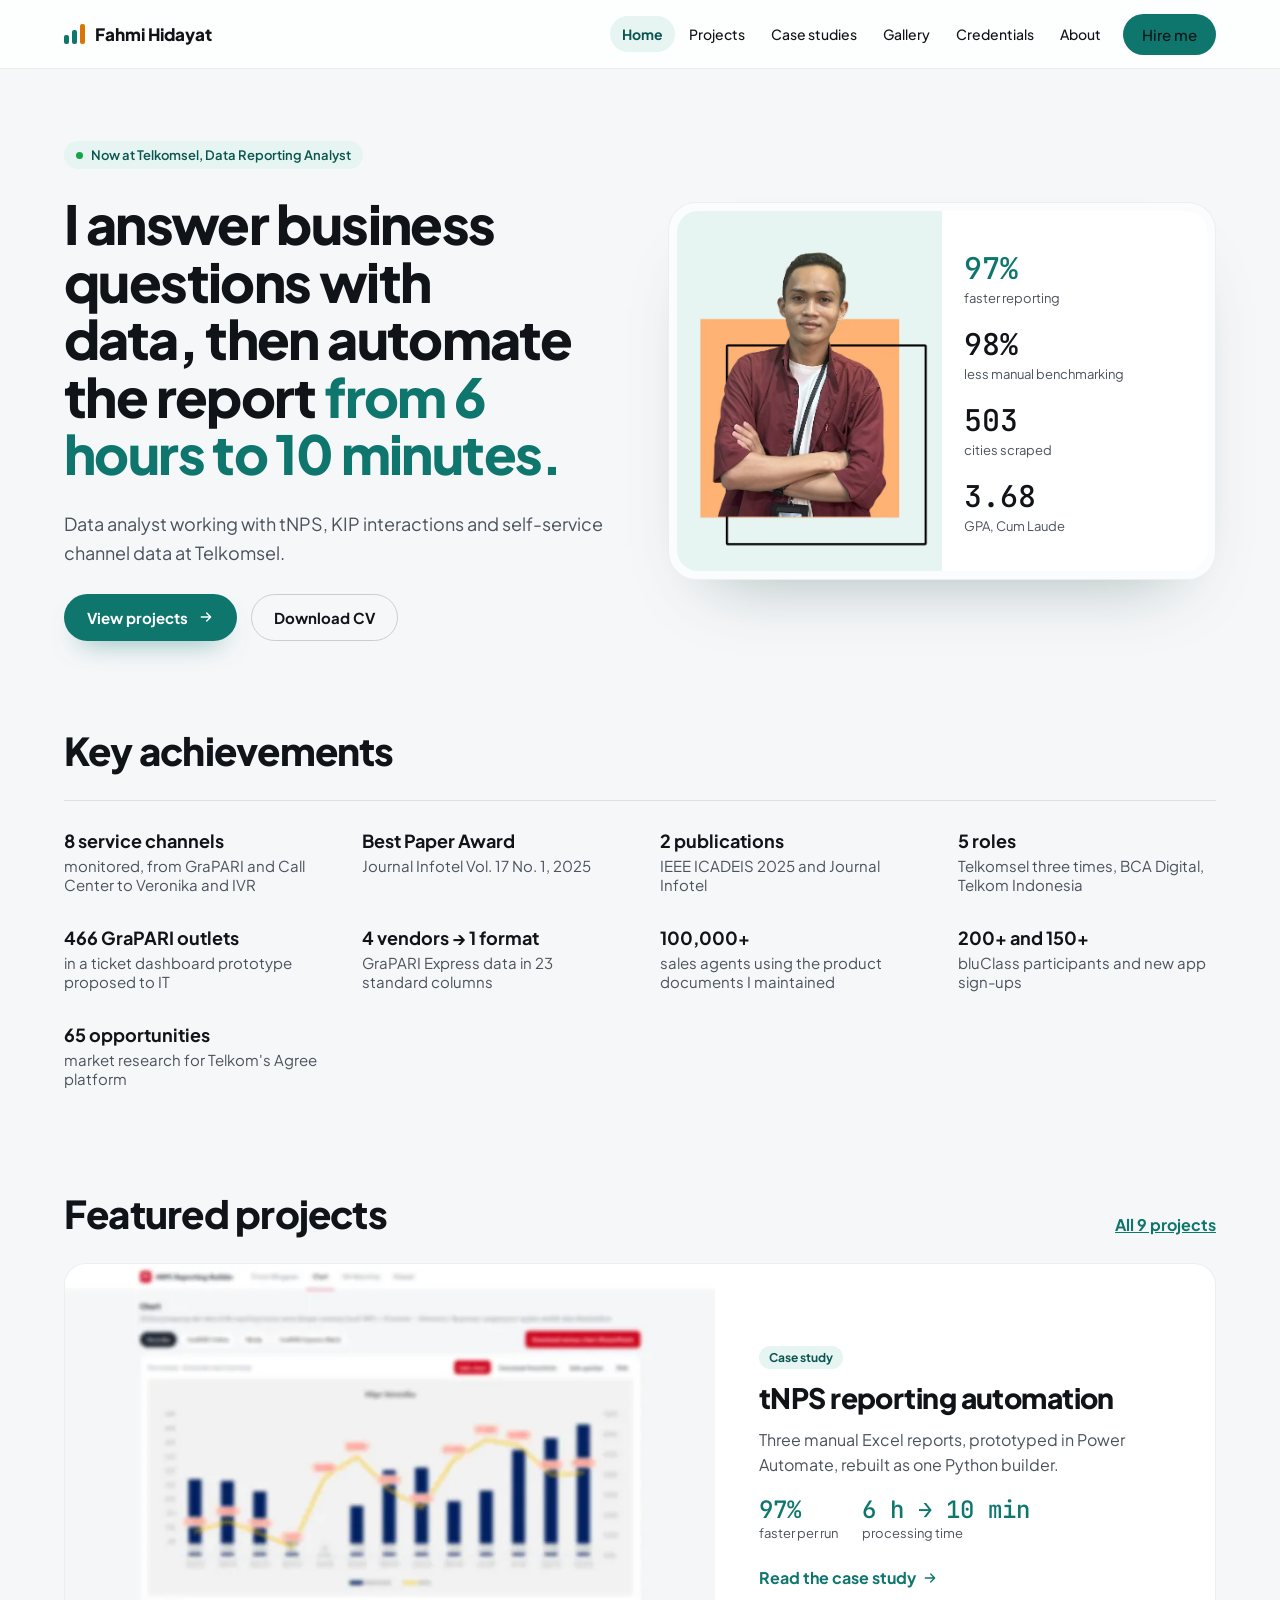
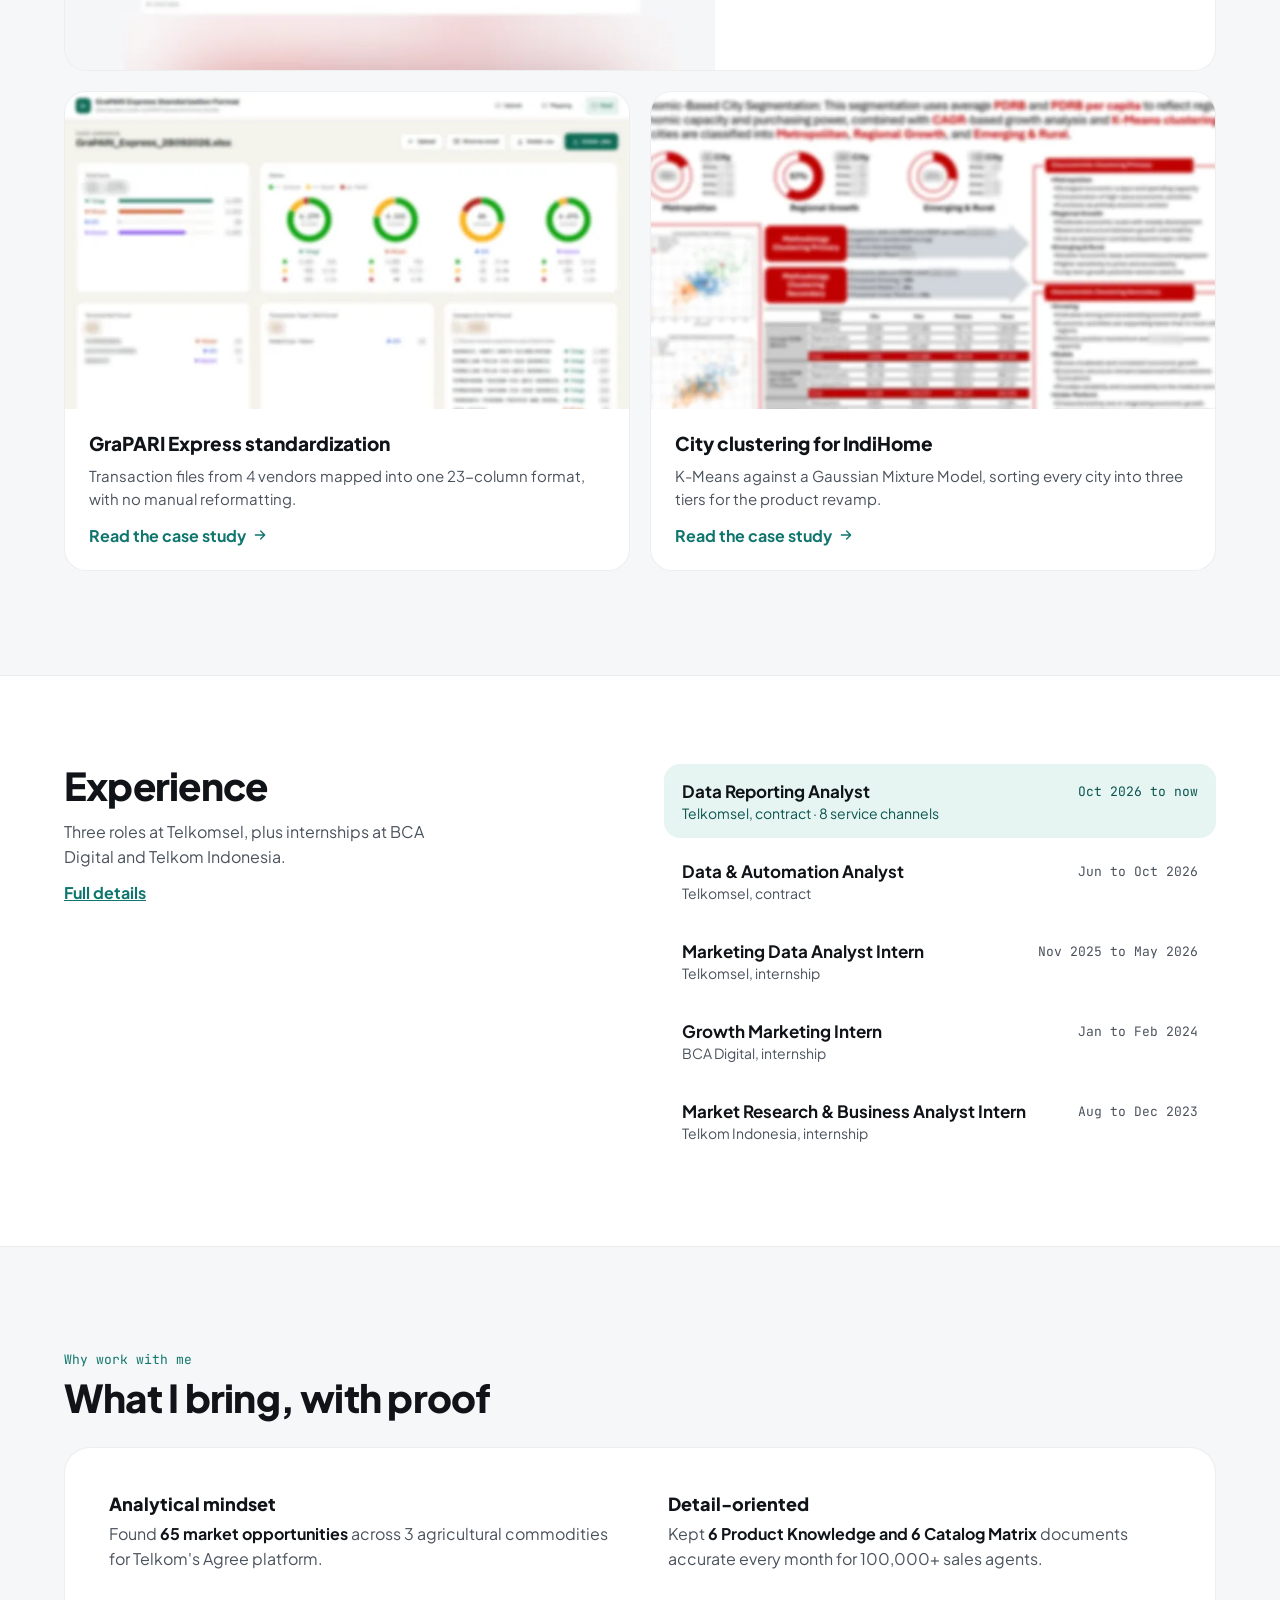
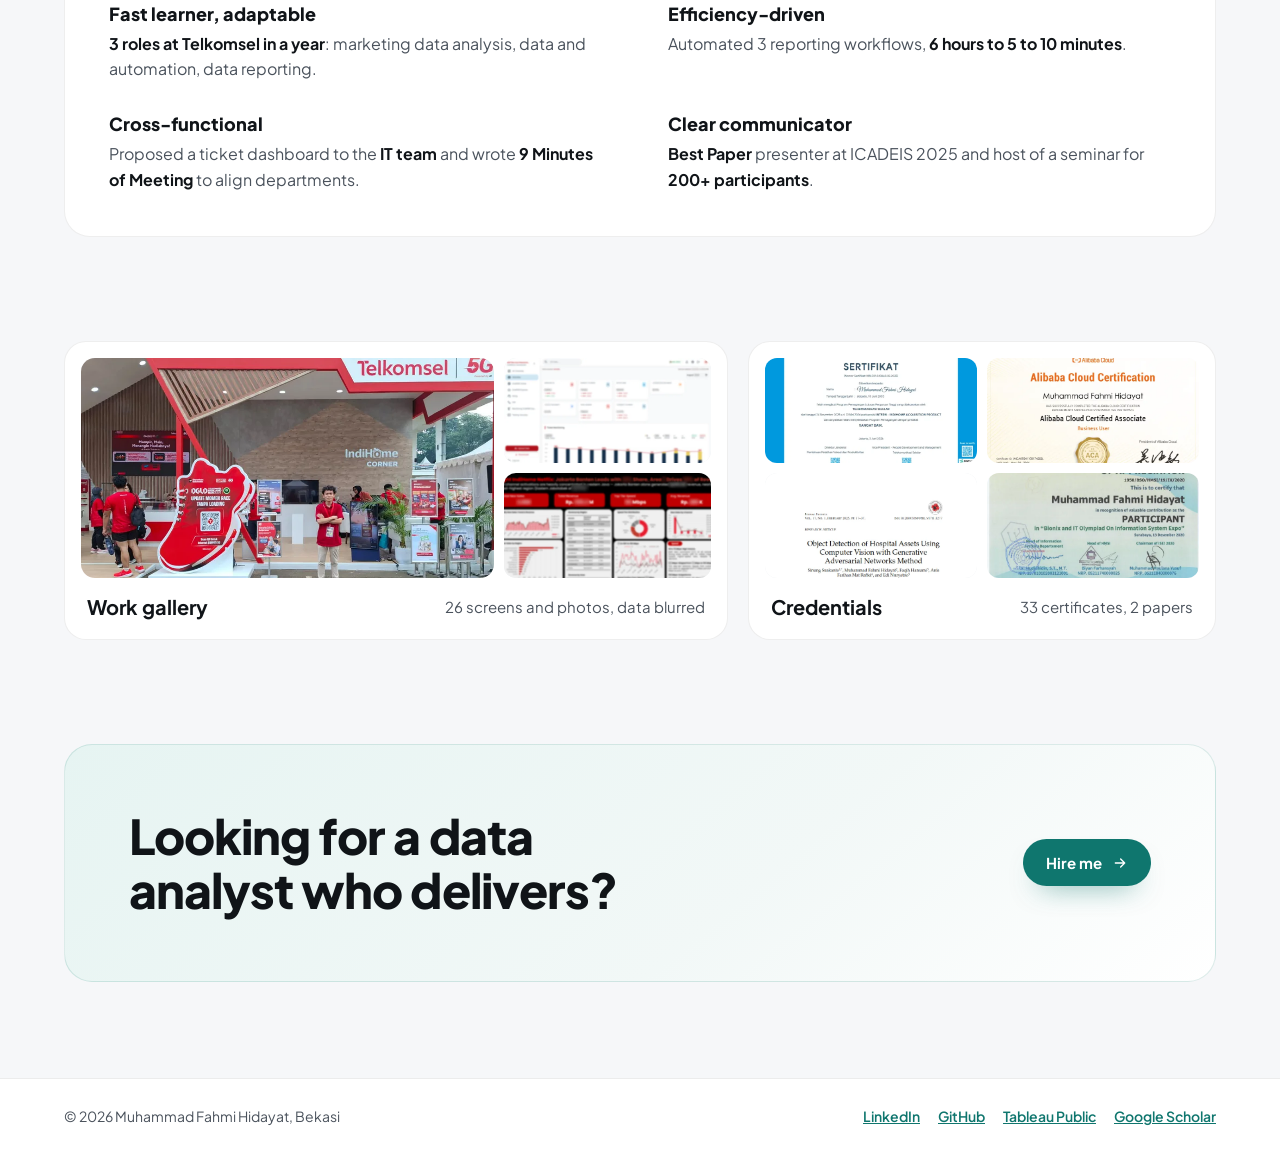
==== commit b13ac917: "Align roles, job descriptions and skills with updated CV and LinkedIn - Rename roles: Data Reporting" ====
--- a/index.html
+++ b/index.html
@@ -36,7 +36,7 @@
 <main id="main">
   <section class="wrap hero">
     <div class="stack" style="gap: 26px">
-      <span class="chip rise"><span class="dot" aria-hidden="true"></span>Now at Telkomsel, Customer Care Performance and Analytics</span>
+      <span class="chip rise"><span class="dot" aria-hidden="true"></span>Now at Telkomsel, Data Reporting Analyst</span>
       <h1 class="rise d1">I answer business questions with data, then automate the report <span>from 6 hours to 10 minutes.</span></h1>
       <p class="lede rise d2">Data analyst working with tNPS, KIP interactions and self-service channel data at Telkomsel.</p>
       <div class="rise d3" style="display: flex; flex-wrap: wrap; gap: 14px">
@@ -80,7 +80,7 @@
         <span class="feat-body">
           <span class="tag-accent" style="align-self: flex-start">Case study</span>
           <span class="title">tNPS reporting automation</span>
-          <p>Three reporting workflows moved from Excel macros and Power Automate into one Python builder.</p>
+          <p>Three manual Excel reports, prototyped in Power Automate, rebuilt as one Python builder.</p>
           <span class="feat-stats"><span><b>97%</b><span>faster per run</span></span><span><b>6 h → 10 min</b><span>processing time</span></span></span>
           <span class="more">Read the case study <span class="knob"><svg width="16" height="16" viewBox="0 0 24 24" fill="none" stroke="currentColor" stroke-width="2" stroke-linecap="round" stroke-linejoin="round" aria-hidden="true"><path d="M5 12h14M13 6l6 6-6 6"/></svg></span></span>
         </span>
@@ -112,11 +112,11 @@
         <a class="link-strong" href="about.html#experience">Full details</a>
       </div>
       <ol class="roles">
-        <li class="now"><span><b>Customer Care Performance and Analytics</b><span class="sub">Telkomsel, contract · 8 service channels</span></span><span class="when">Oct 2026 to now</span></li>
-        <li><span><b>Self Service Operation and Engagement</b><span class="sub">Telkomsel, contract</span></span><span class="when">Jun to Oct 2026</span></li>
-        <li><span><b>Product Acquisition Marketing</b><span class="sub">Telkomsel, internship</span></span><span class="when">Nov 2025 to May 2026</span></li>
-        <li><span><b>Growth and Acquisition</b><span class="sub">BCA Digital, internship</span></span><span class="when">Jan to Feb 2024</span></li>
-        <li><span><b>Go To Market</b><span class="sub">Telkom Indonesia, internship</span></span><span class="when">Aug to Dec 2023</span></li>
+        <li class="now"><span><b>Data Reporting Analyst</b><span class="sub">Telkomsel, contract · 8 service channels</span></span><span class="when">Oct 2026 to now</span></li>
+        <li><span><b>Data &amp; Automation Analyst</b><span class="sub">Telkomsel, contract</span></span><span class="when">Jun to Oct 2026</span></li>
+        <li><span><b>Marketing Data Analyst Intern</b><span class="sub">Telkomsel, internship</span></span><span class="when">Nov 2025 to May 2026</span></li>
+        <li><span><b>Growth Marketing Intern</b><span class="sub">BCA Digital, internship</span></span><span class="when">Jan to Feb 2024</span></li>
+        <li><span><b>Market Research &amp; Business Analyst Intern</b><span class="sub">Telkom Indonesia, internship</span></span><span class="when">Aug to Dec 2023</span></li>
       </ol>
     </div>
   </section>
@@ -126,7 +126,7 @@
     <dl class="panel traits">
       <div><dt>Analytical mindset</dt><dd>Found <b>65 market opportunities</b> across 3 agricultural commodities for Telkom's Agree platform.</dd></div>
       <div><dt>Detail-oriented</dt><dd>Kept <b>6 Product Knowledge and 6 Catalog Matrix</b> documents accurate every month for 100,000+ sales agents.</dd></div>
-      <div><dt>Fast learner, adaptable</dt><dd><b>3 roles at Telkomsel in a year</b>: product marketing, self-service operations, customer care analytics.</dd></div>
+      <div><dt>Fast learner, adaptable</dt><dd><b>3 roles at Telkomsel in a year</b>: marketing data analysis, data and automation, data reporting.</dd></div>
       <div><dt>Efficiency-driven</dt><dd>Automated 3 reporting workflows, <b>6 hours to 5 to 10 minutes</b>.</dd></div>
       <div><dt>Cross-functional</dt><dd>Proposed a ticket dashboard to the <b>IT team</b> and wrote <b>9 Minutes of Meeting</b> to align departments.</dd></div>
       <div><dt>Clear communicator</dt><dd><b>Best Paper</b> presenter at ICADEIS 2025 and host of a seminar for <b>200+ participants</b>.</dd></div>
